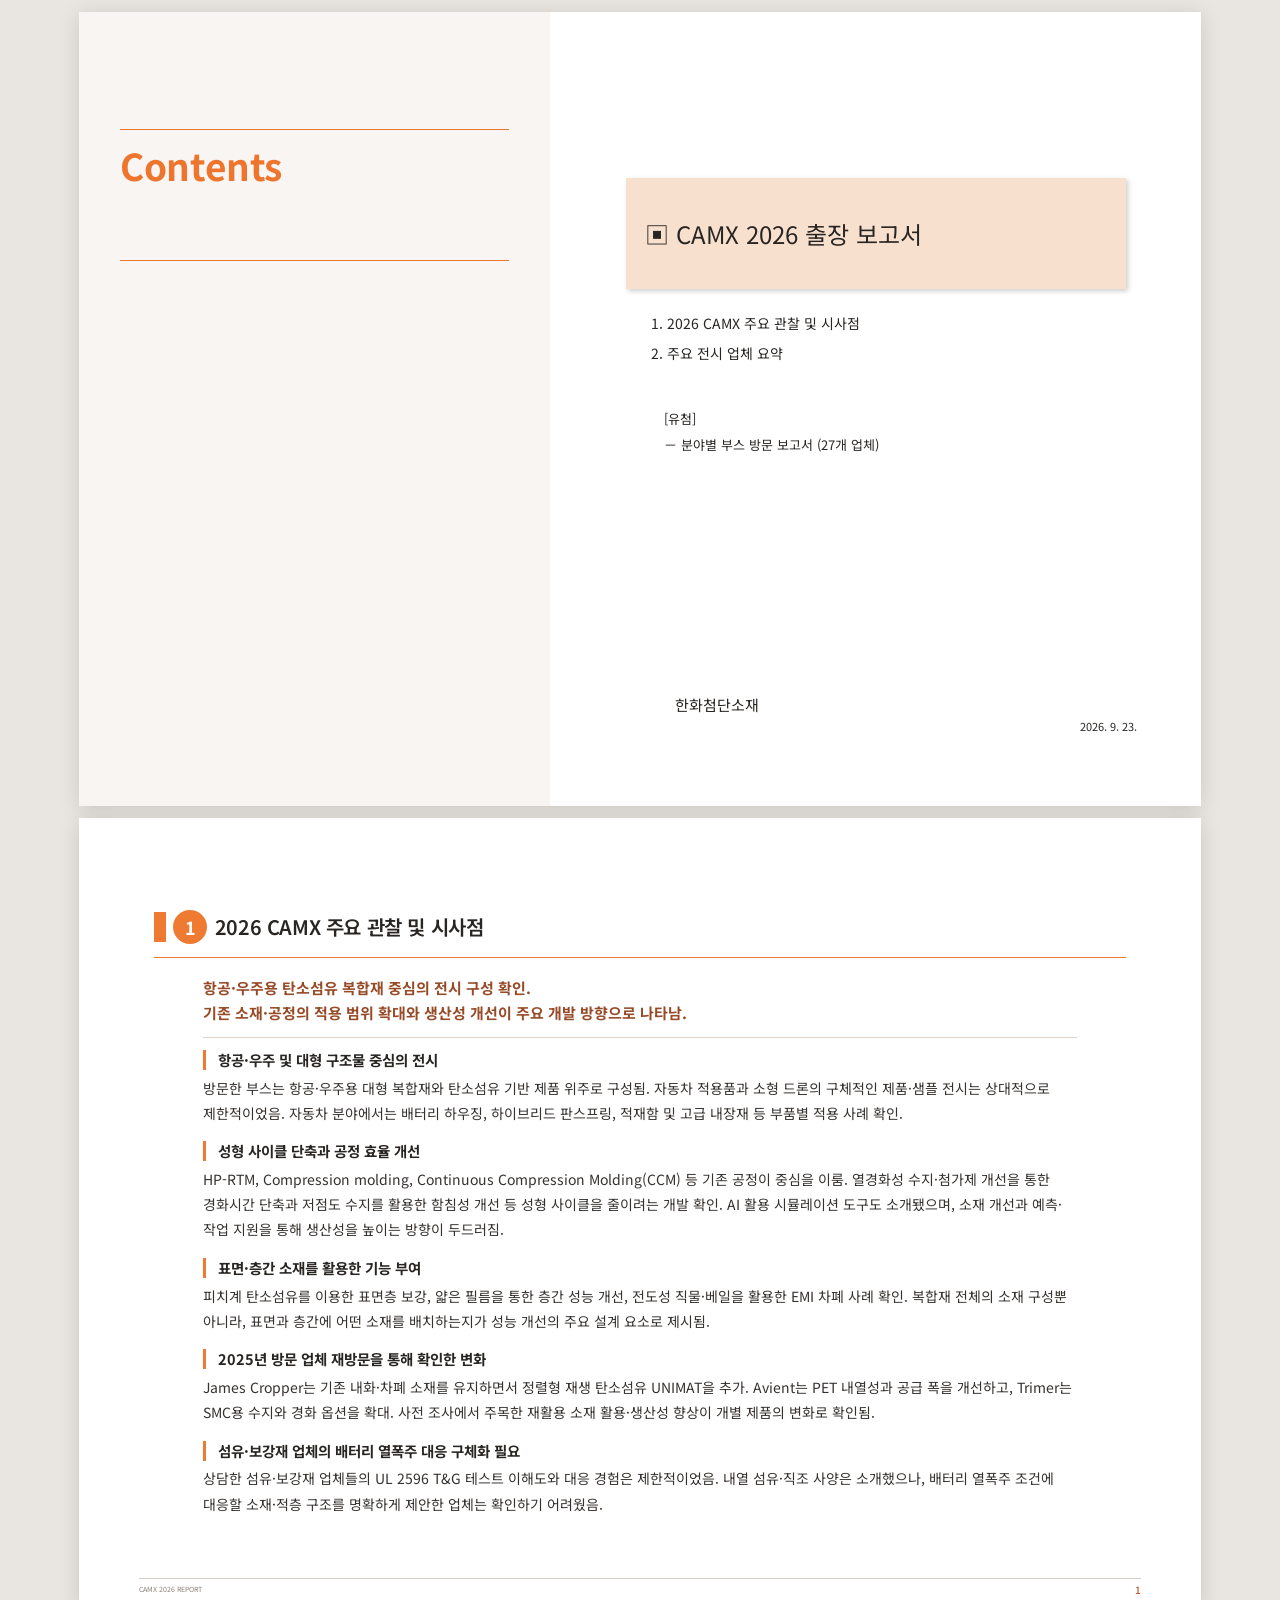
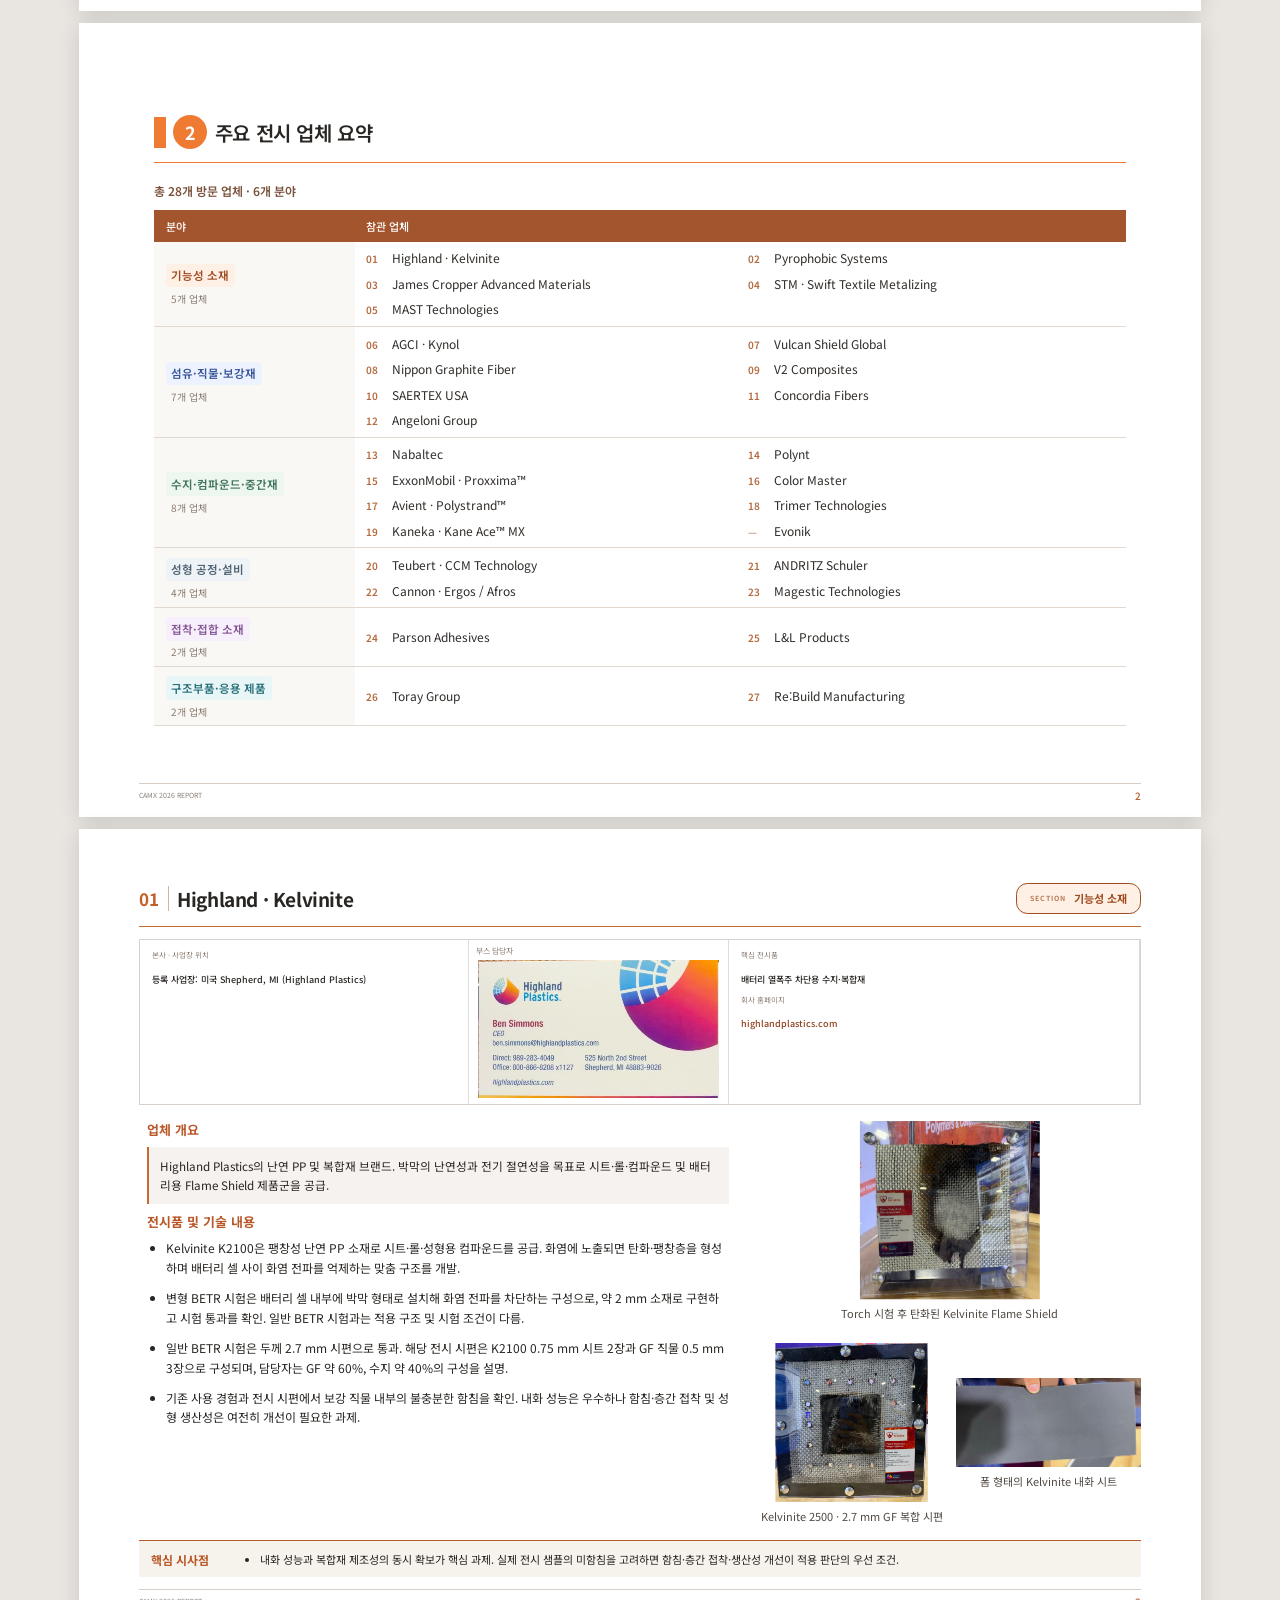
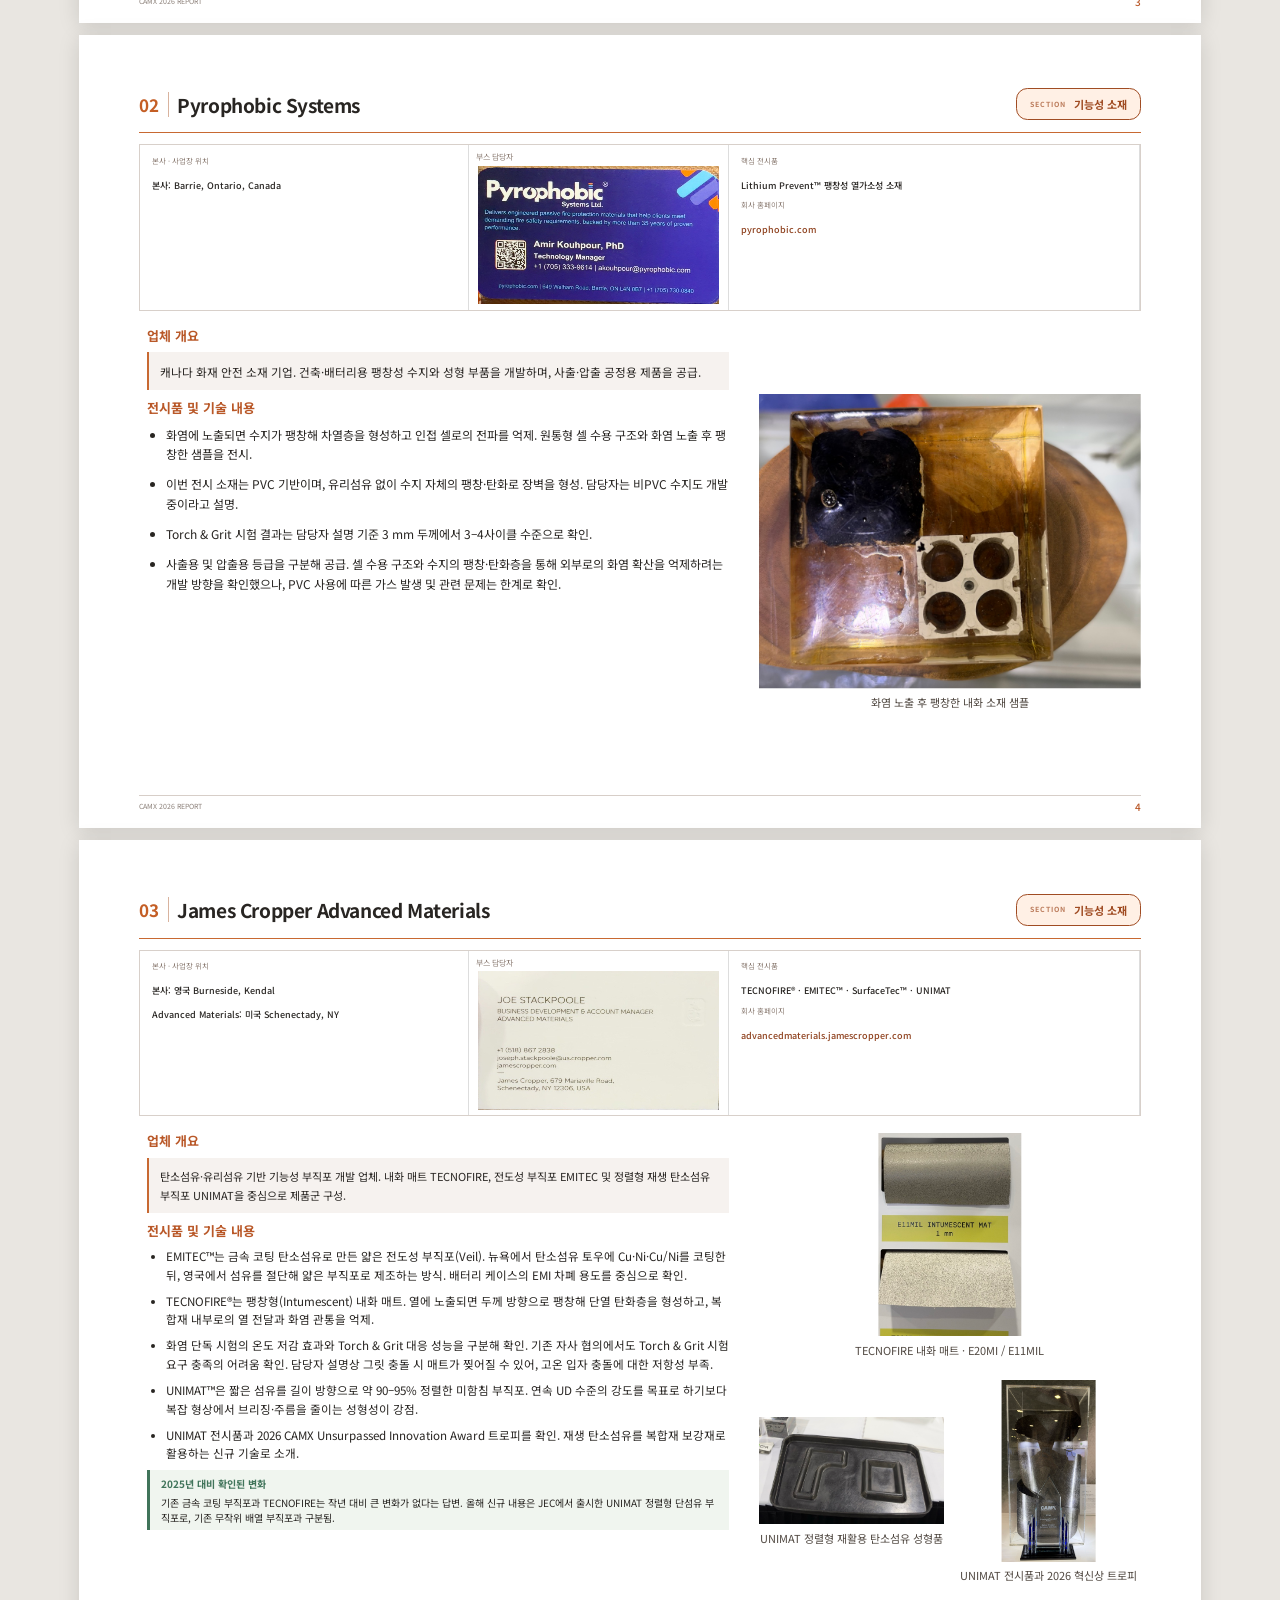
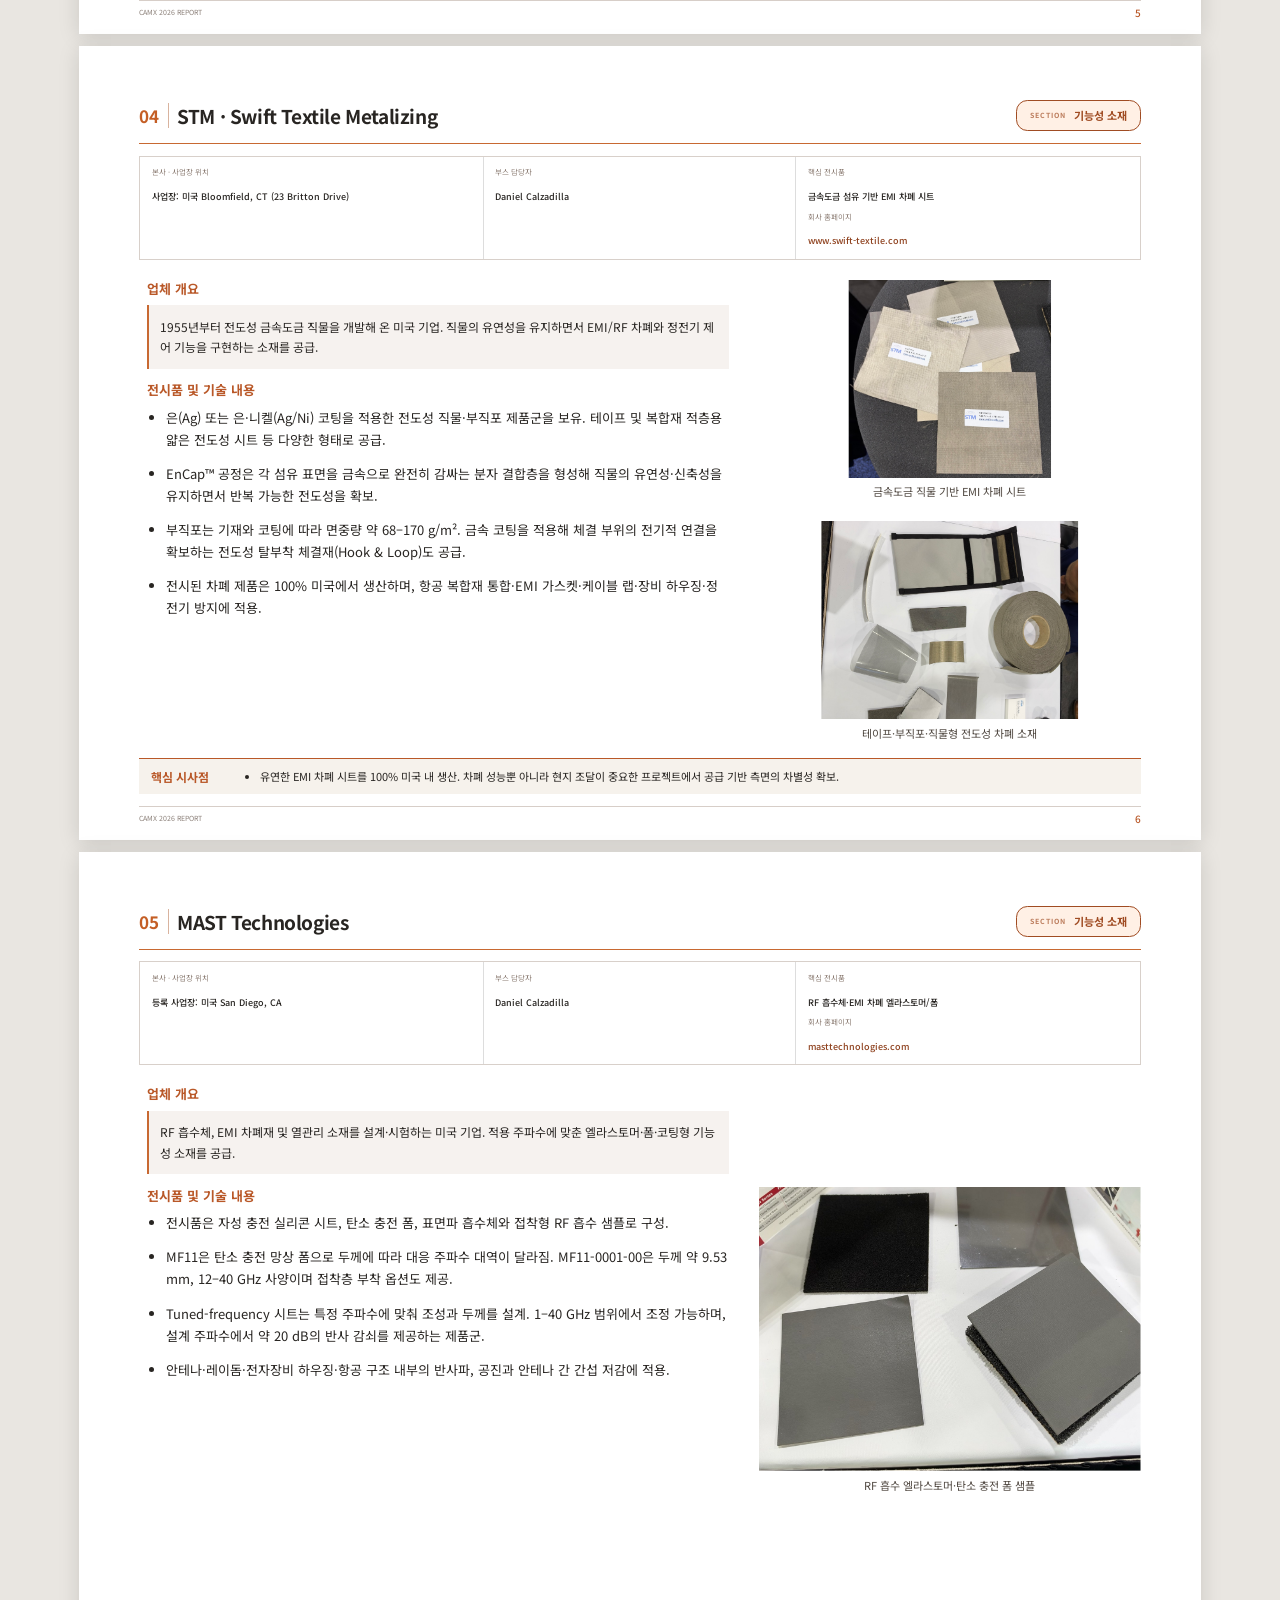
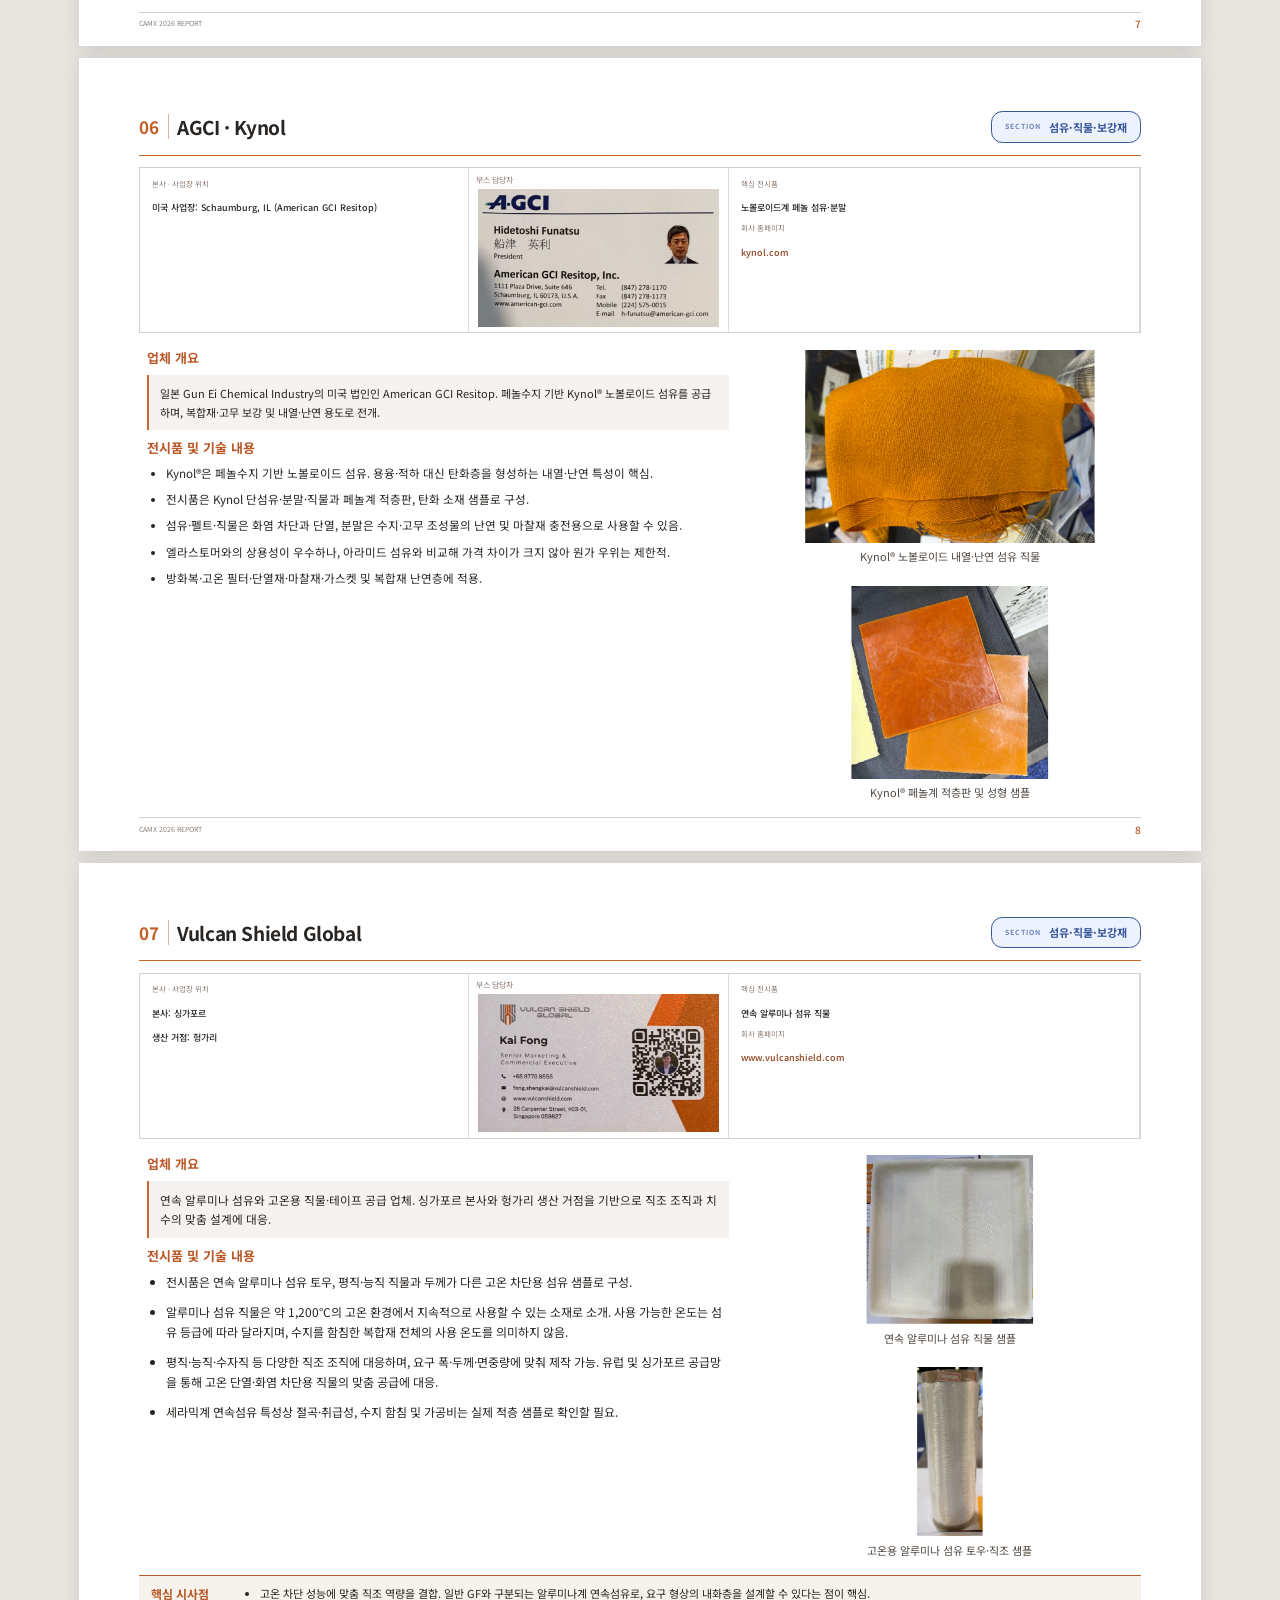
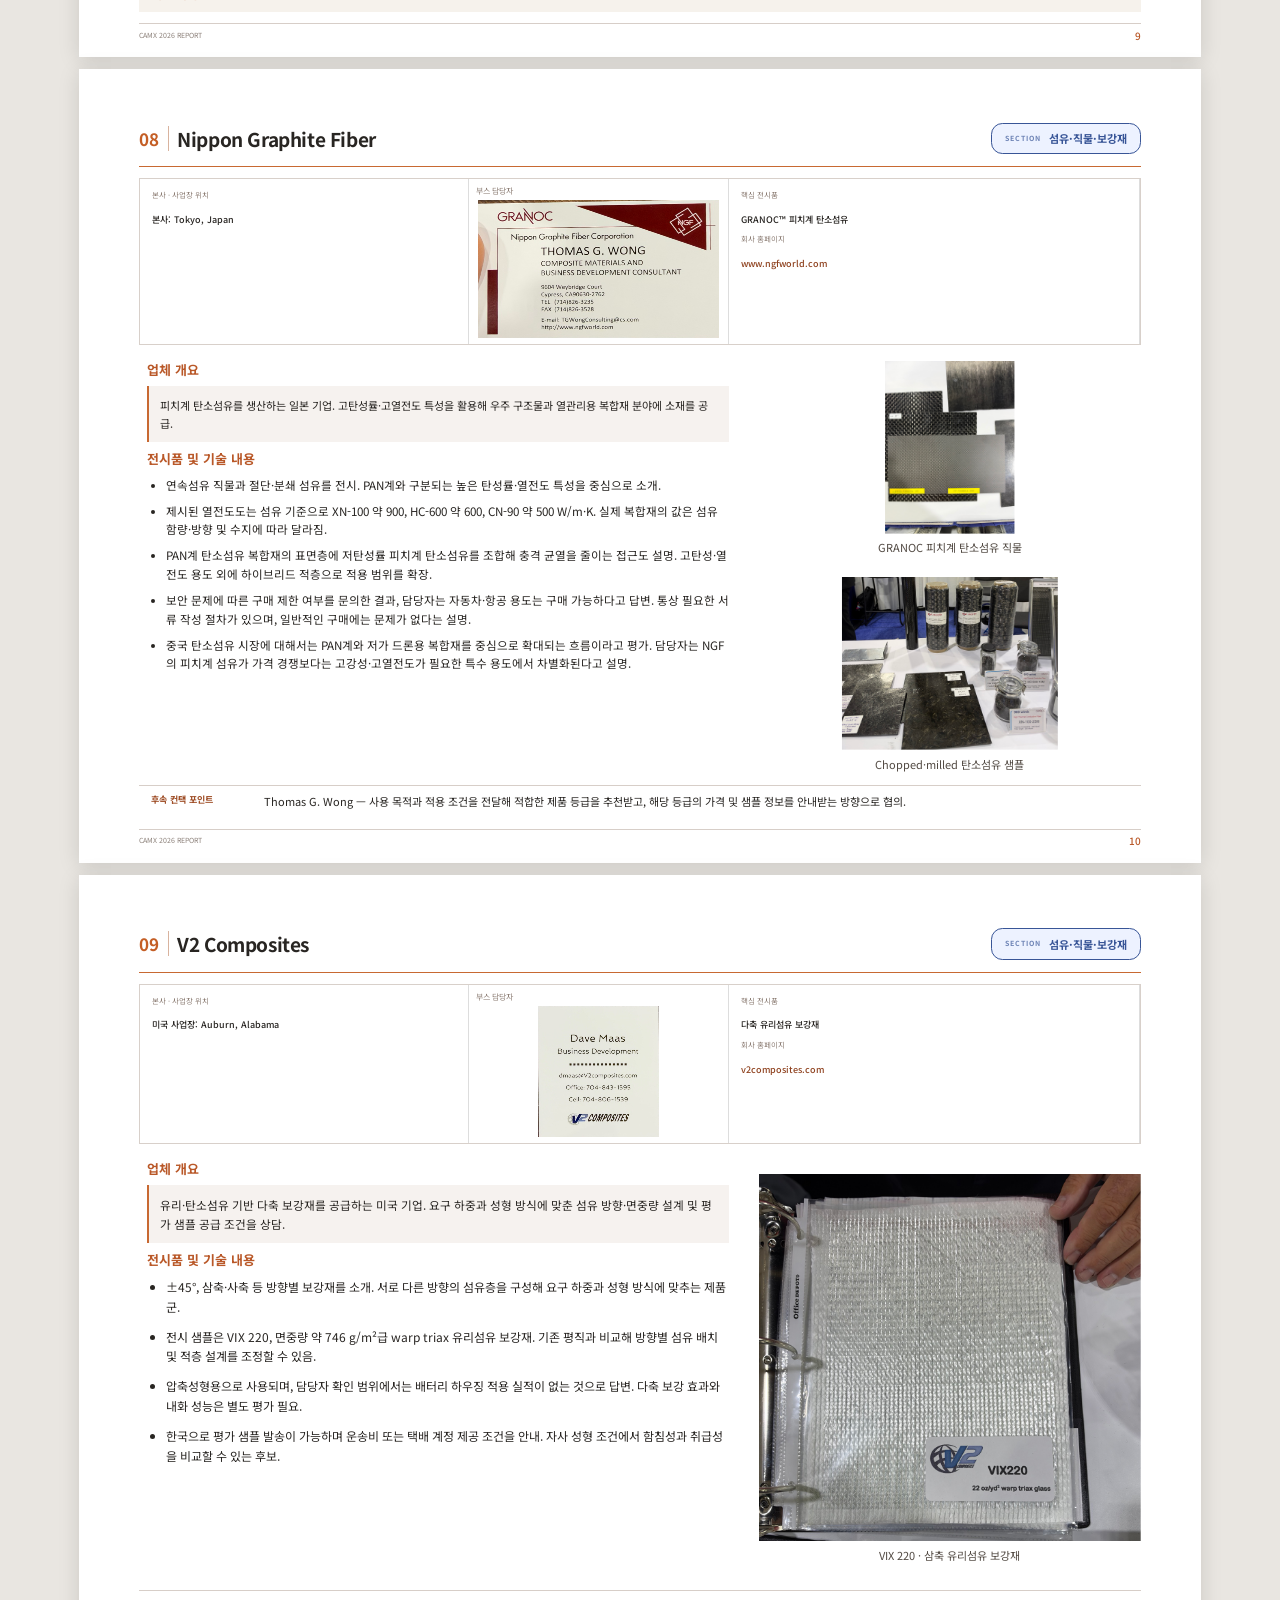
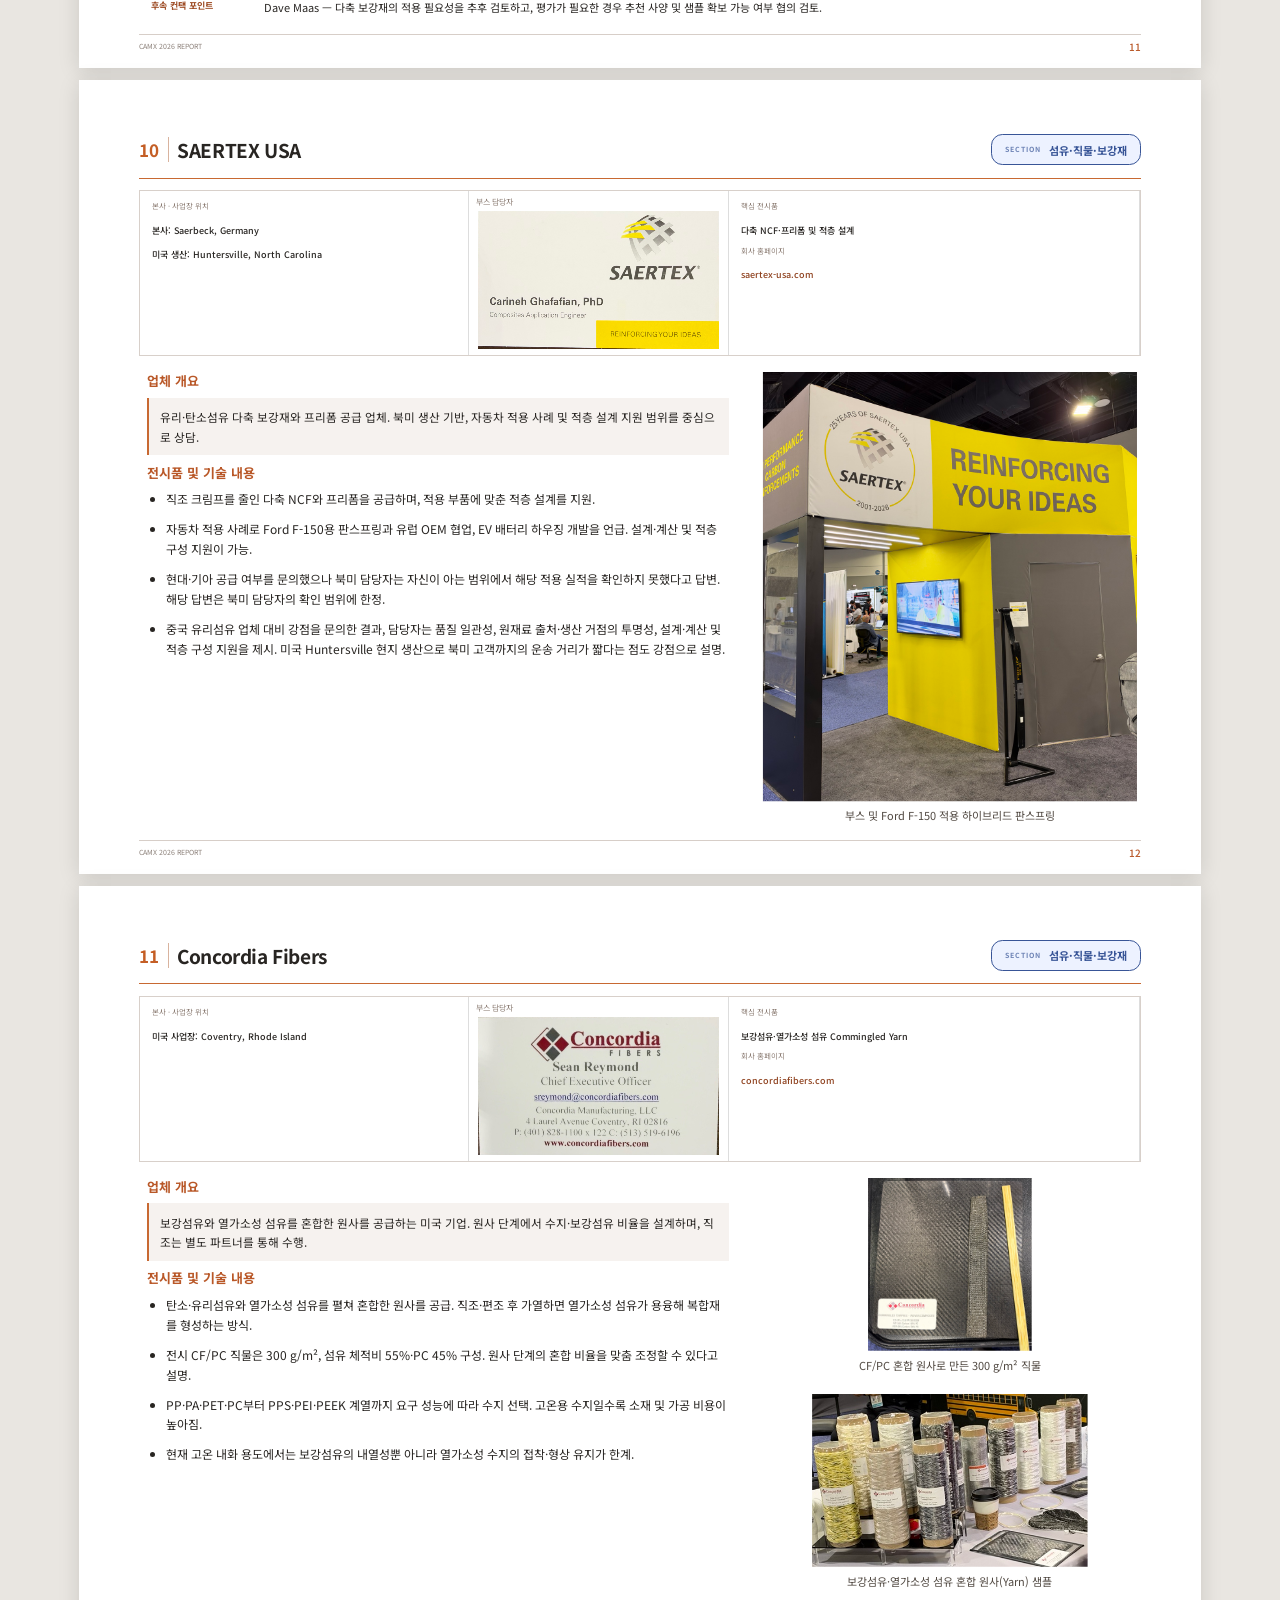
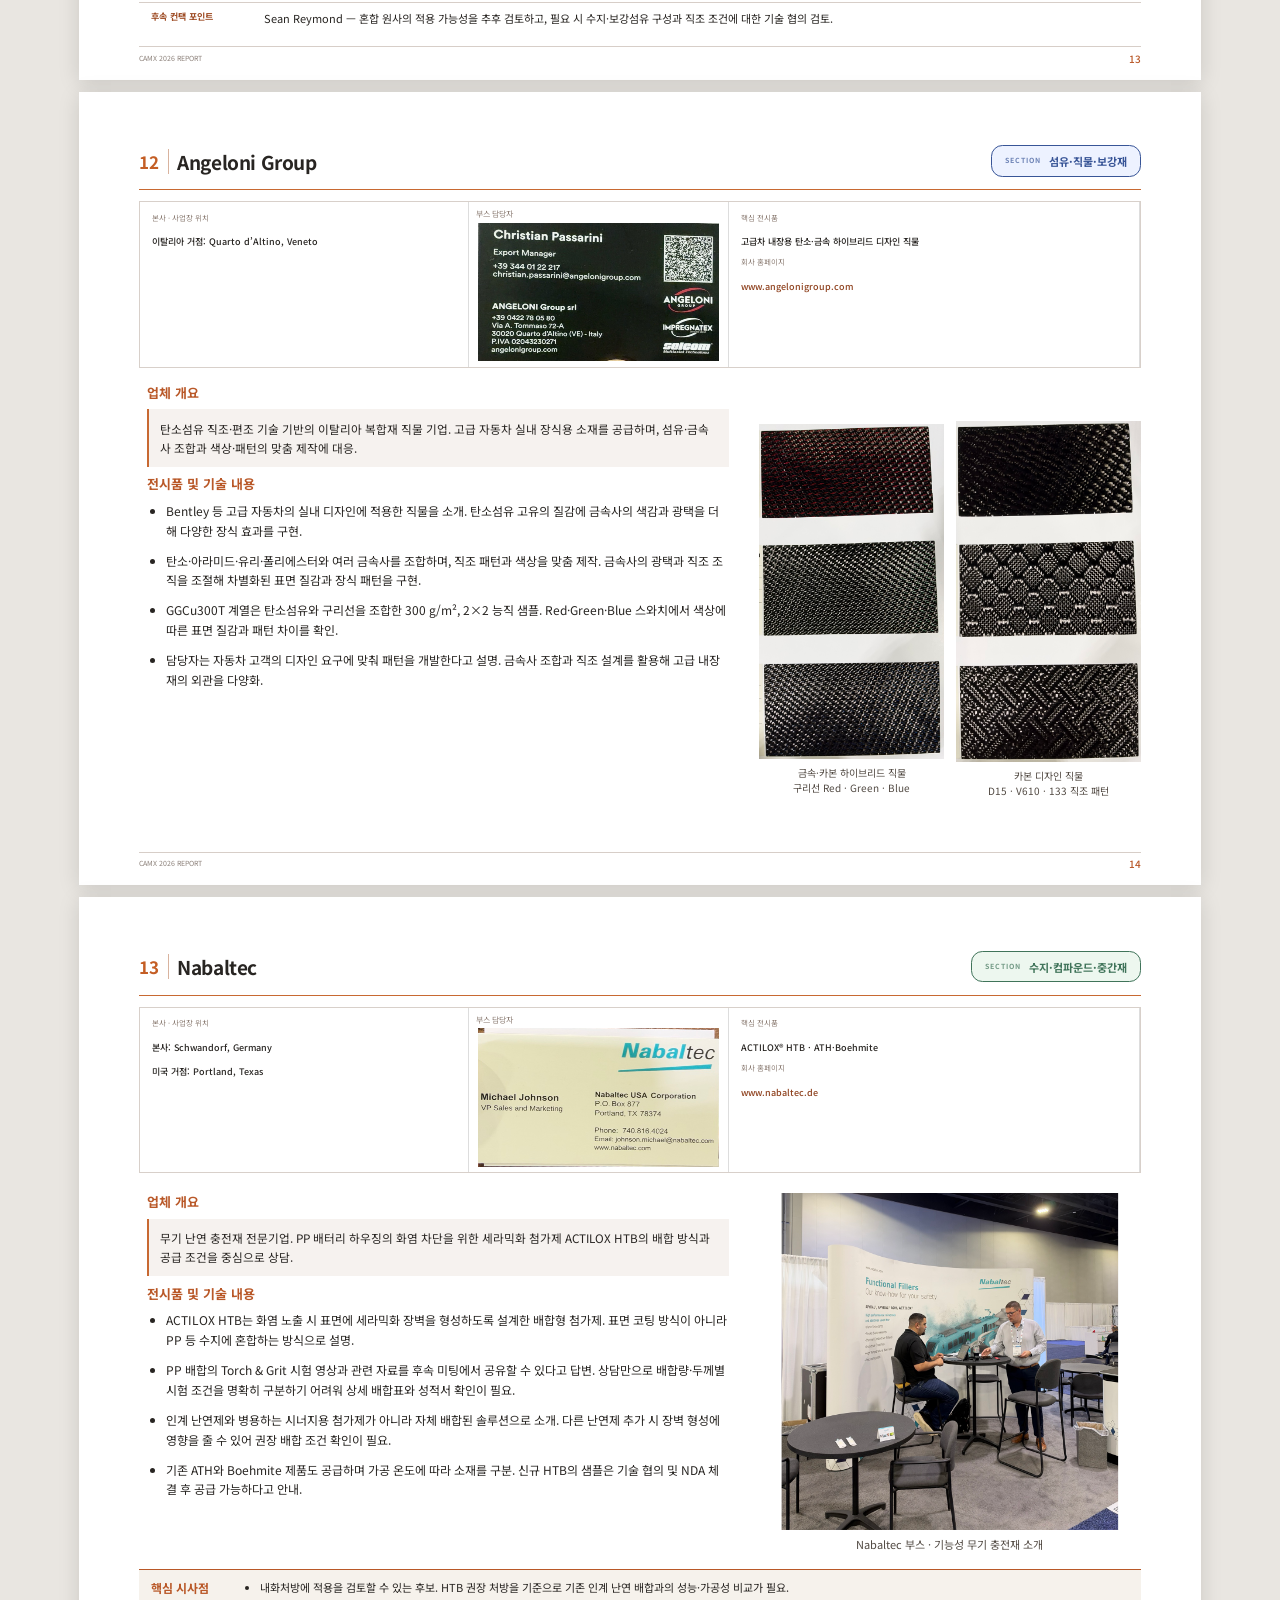
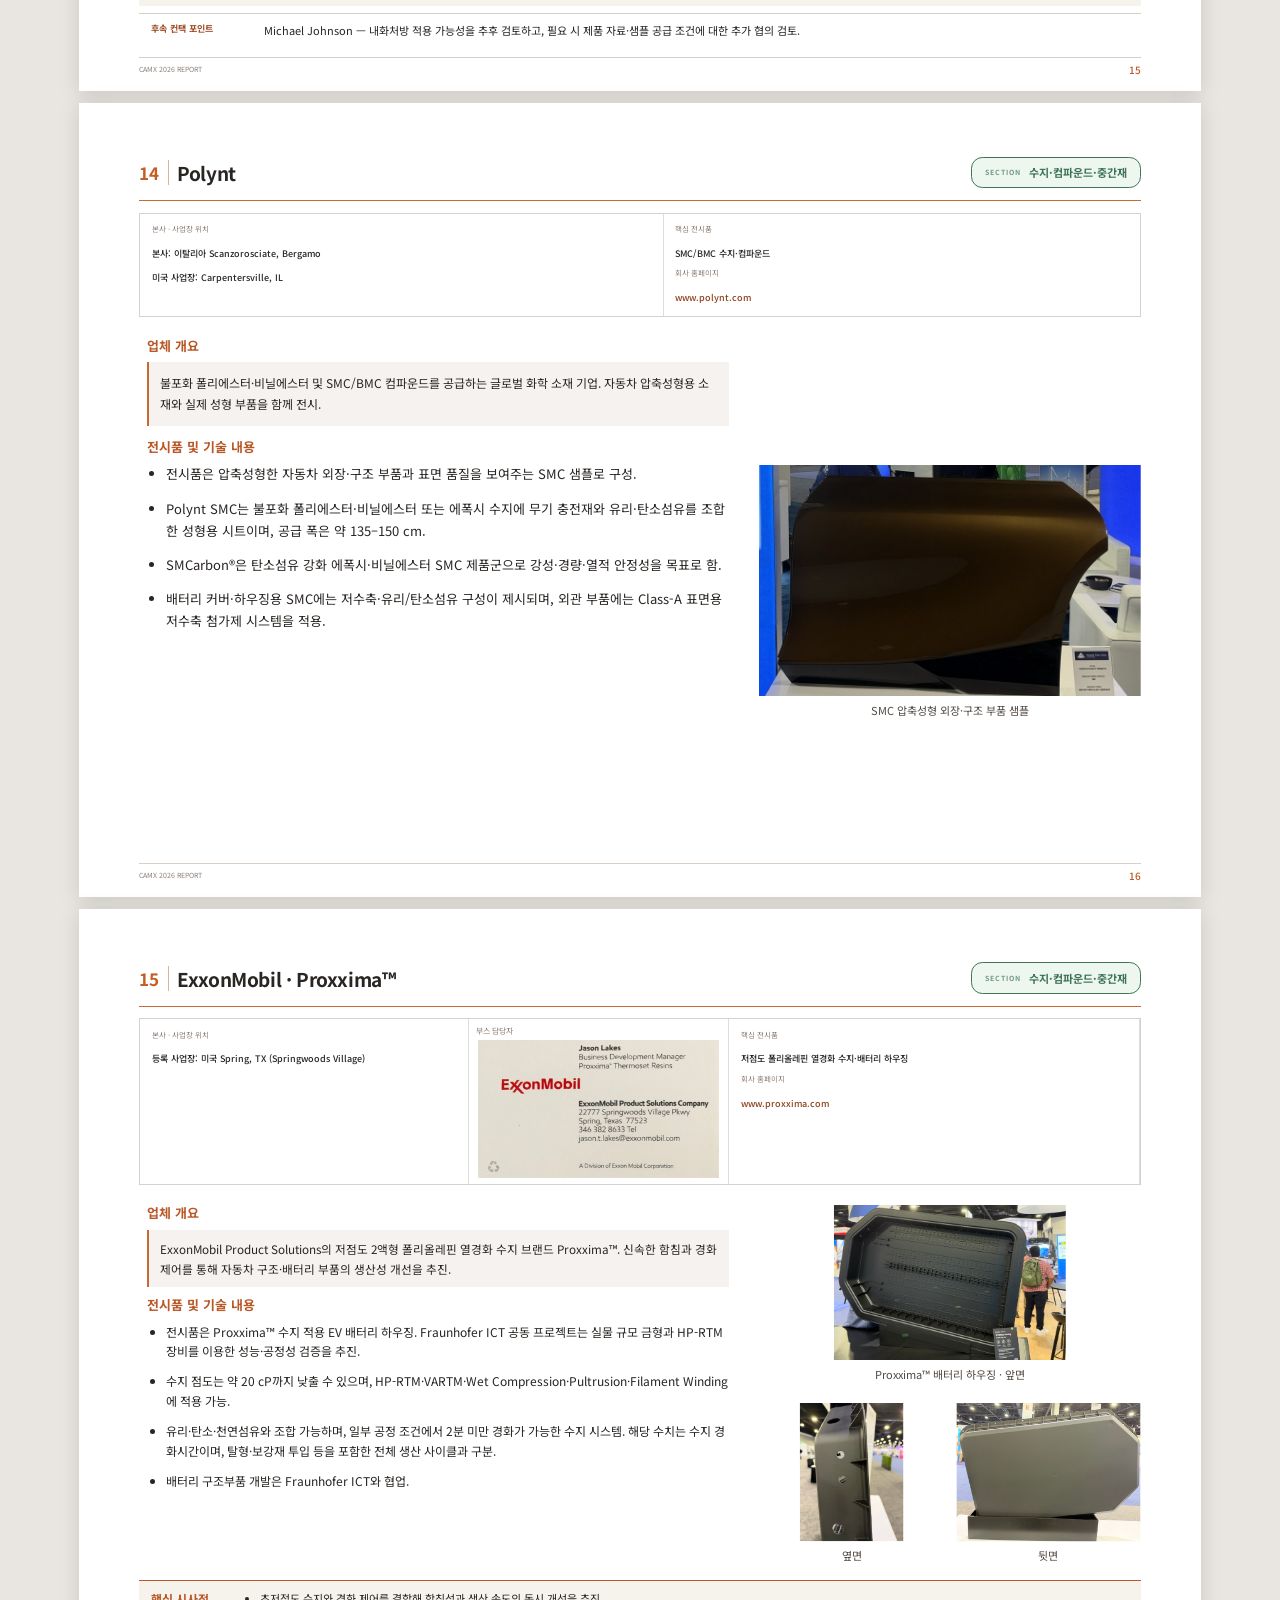
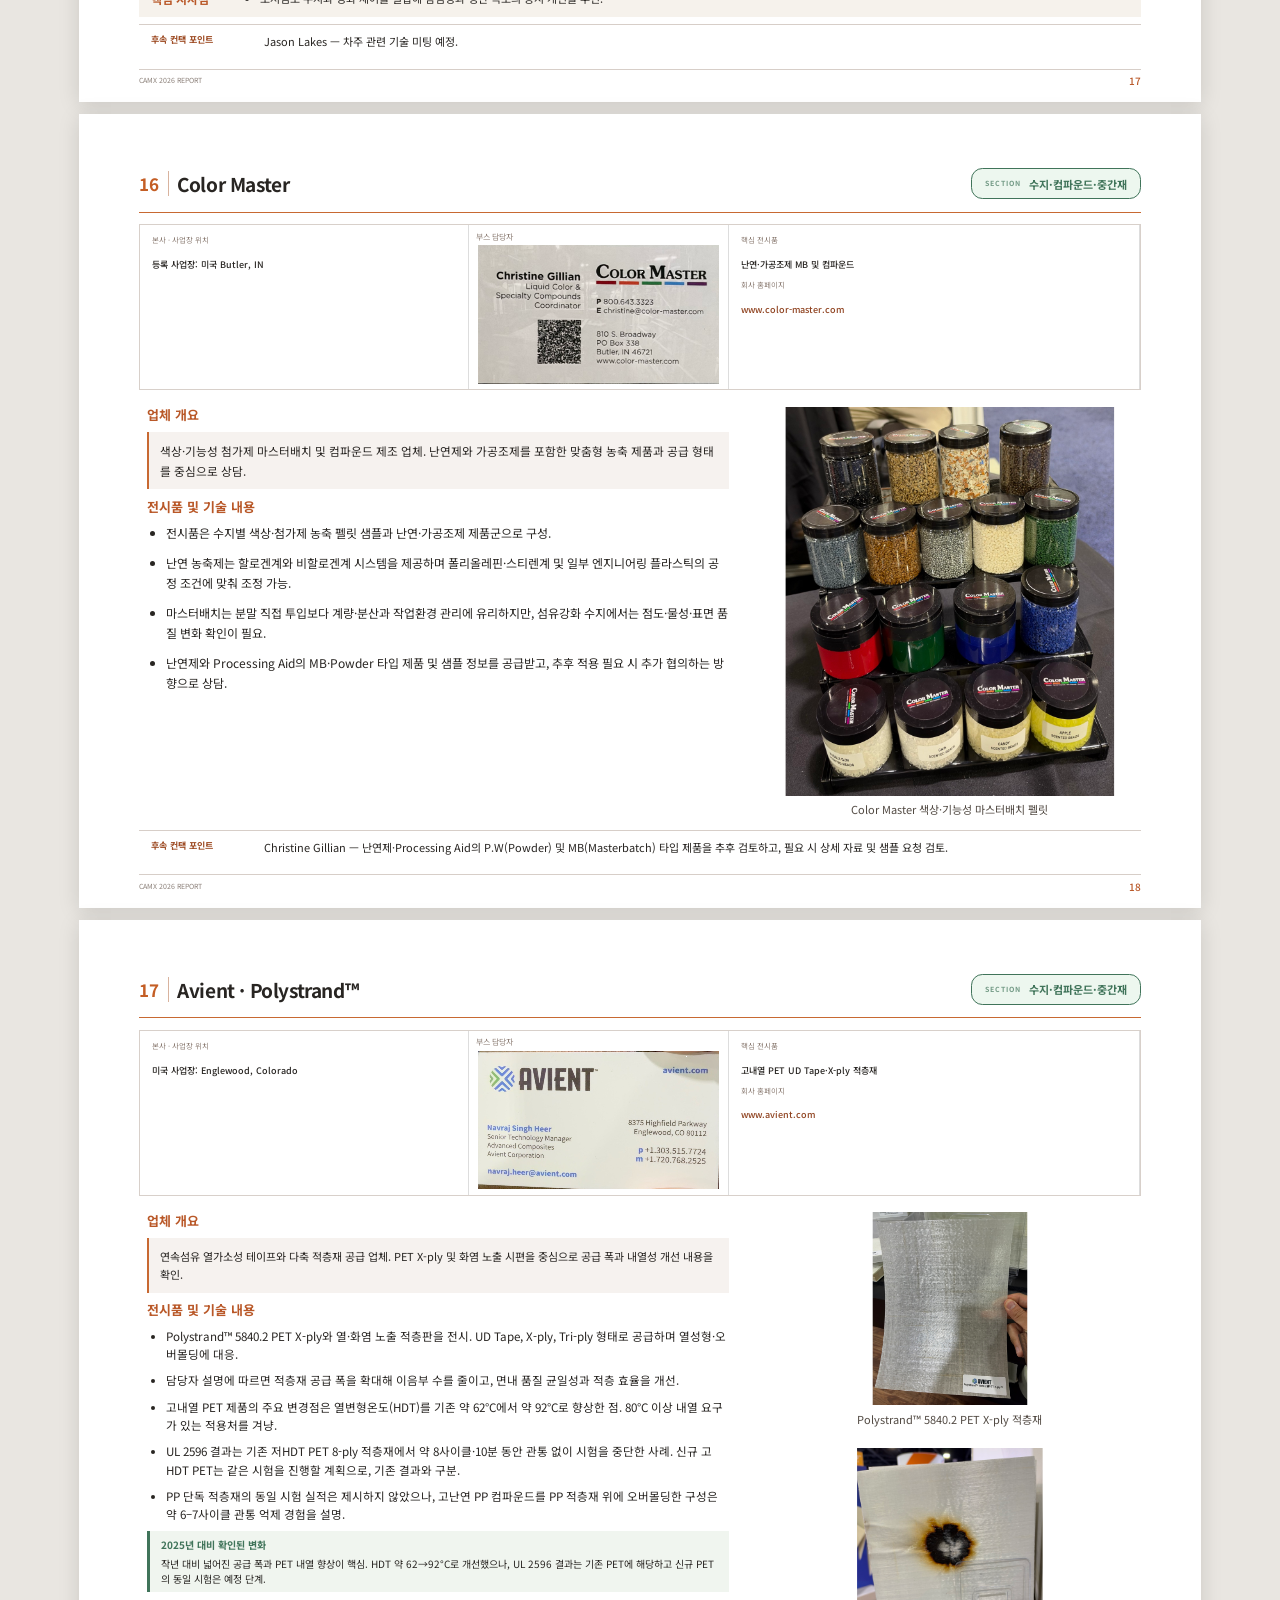
==== report-2026/index.html @ 169f9f31 "Round reported component dimensions for readability" ====
<!doctype html><html lang="ko"><head><meta charset="utf-8"><meta name="viewport" content="width=device-width,initial-scale=1"><title>CAMX 2026 참관 보고서</title><link rel="stylesheet" href="report.css?v=3acbe17122"></head><body><section class="page template-page cover-template"><div class="contents-page"><aside><div class="contents-rule"></div><h1>Contents</h1><div class="contents-rule bottom"></div></aside><main><div class="report-title">▣ CAMX 2026 출장 보고서</div><ol><li>2026 CAMX 주요 관찰 및 시사점</li><li>주요 전시 업체 요약</li></ol><div class="annex">[유첨]<br>－ 분야별 부스 방문 보고서 (27개 업체)</div><div class="company-name">한화첨단소재</div><div class="report-date">2026. 9. 23.</div></main></div></section><section class="page template-page legacy-template implications-page"><div class="legacy-head"><span></span><b>1</b><h1>2026 CAMX 주요 관찰 및 시사점</h1></div><div class="legacy-body implications-body">
<p class="implications-lead">항공·우주용 탄소섬유 복합재 중심의 전시 구성 확인.<br>기존 소재·공정의 적용 범위 확대와 생산성 개선이 주요 개발 방향으로 나타남.</p>
<section><h2>항공·우주 및 대형 구조물 중심의 전시</h2><p>방문한 부스는 항공·우주용 대형 복합재와 탄소섬유 기반 제품 위주로 구성됨. 자동차 적용품과 소형 드론의 구체적인 제품·샘플 전시는 상대적으로 제한적이었음. 자동차 분야에서는 배터리 하우징, 하이브리드 판스프링, 적재함 및 고급 내장재 등 부품별 적용 사례 확인.</p></section>
<section><h2>성형 사이클 단축과 공정 효율 개선</h2><p>HP-RTM, Compression molding, Continuous Compression Molding(CCM) 등 기존 공정이 중심을 이룸. 열경화성 수지·첨가제 개선을 통한 경화시간 단축과 저점도 수지를 활용한 함침성 개선 등 성형 사이클을 줄이려는 개발 확인. AI 활용 시뮬레이션 도구도 소개됐으며, 소재 개선과 예측·작업 지원을 통해 생산성을 높이는 방향이 두드러짐.</p></section>
<section><h2>표면·층간 소재를 활용한 기능 부여</h2><p>피치계 탄소섬유를 이용한 표면층 보강, 얇은 필름을 통한 층간 성능 개선, 전도성 직물·베일을 활용한 EMI 차폐 사례 확인. 복합재 전체의 소재 구성뿐 아니라, 표면과 층간에 어떤 소재를 배치하는지가 성능 개선의 주요 설계 요소로 제시됨.</p></section>
<section><h2>2025년 방문 업체 재방문을 통해 확인한 변화</h2><p>James Cropper는 기존 내화·차폐 소재를 유지하면서 정렬형 재생 탄소섬유 UNIMAT을 추가. Avient는 PET 내열성과 공급 폭을 개선하고, Trimer는 SMC용 수지와 경화 옵션을 확대. 사전 조사에서 주목한 재활용 소재 활용·생산성 향상이 개별 제품의 변화로 확인됨.</p></section>
<section><h2>섬유·보강재 업체의 배터리 열폭주 대응 구체화 필요</h2><p>상담한 섬유·보강재 업체들의 UL 2596 T&G 테스트 이해도와 대응 경험은 제한적이었음. 내열 섬유·직조 사양은 소개했으나, 배터리 열폭주 조건에 대응할 소재·적층 구조를 명확하게 제안한 업체는 확인하기 어려웠음.</p></section>
</div><footer>CAMX 2026 REPORT <span>1</span></footer></section><section class="page company-overview" id=""><div class="legacy-head"><span></span><b>2</b><h1>주요 전시 업체 요약</h1></div><p class="overview-intro">총 28개 방문 업체 · 6개 분야</p><table class="overview-table"><thead><tr><th>분야</th><th>참관 업체</th></tr></thead><tbody><tr><th scope="row"><b class="theme-1">기능성 소재</b><small>5개 업체</small></th><td><div class="overview-companies"><a href="#company-kelvinite"><span>01</span>Highland · Kelvinite</a><a href="#company-pyrophobic"><span>02</span>Pyrophobic Systems</a><a href="#company-cropper"><span>03</span>James Cropper Advanced Materials</a><a href="#company-stm"><span>04</span>STM · Swift Textile Metalizing</a><a href="#company-mast"><span>05</span>MAST Technologies</a></div></td></tr><tr><th scope="row"><b class="theme-2">섬유·직물·보강재</b><small>7개 업체</small></th><td><div class="overview-companies"><a href="#company-agci"><span>06</span>AGCI · Kynol</a><a href="#company-vulcan"><span>07</span>Vulcan Shield Global</a><a href="#company-ngf"><span>08</span>Nippon Graphite Fiber</a><a href="#company-v2"><span>09</span>V2 Composites</a><a href="#company-saertex"><span>10</span>SAERTEX USA</a><a href="#company-concordia"><span>11</span>Concordia Fibers</a><a href="#company-angeloni"><span>12</span>Angeloni Group</a></div></td></tr><tr><th scope="row"><b class="theme-3">수지·컴파운드·중간재</b><small>8개 업체</small></th><td><div class="overview-companies"><a href="#company-nabaltec"><span>13</span>Nabaltec</a><a href="#company-polynt"><span>14</span>Polynt</a><a href="#company-exxon"><span>15</span>ExxonMobil · Proxxima™</a><a href="#company-color"><span>16</span>Color Master</a><a href="#company-avient"><span>17</span>Avient · Polystrand™</a><a href="#company-trimer"><span>18</span>Trimer Technologies</a><a href="#company-kaneka"><span>19</span>Kaneka · Kane Ace™ MX</a><div class="overview-unlinked"><span>—</span>Evonik</div></div></td></tr><tr><th scope="row"><b class="theme-4">성형 공정·설비</b><small>4개 업체</small></th><td><div class="overview-companies"><a href="#company-teubert"><span>20</span>Teubert · CCM Technology</a><a href="#company-andritz"><span>21</span>ANDRITZ Schuler</a><a href="#company-cannon"><span>22</span>Cannon · Ergos / Afros</a><a href="#company-magestic"><span>23</span>Magestic Technologies</a></div></td></tr><tr><th scope="row"><b class="theme-5">접착·접합 소재</b><small>2개 업체</small></th><td><div class="overview-companies"><a href="#company-parson"><span>24</span>Parson Adhesives</a><a href="#company-ll"><span>25</span>L&amp;L Products</a></div></td></tr><tr><th scope="row"><b class="theme-6">구조부품·응용 제품</b><small>2개 업체</small></th><td><div class="overview-companies"><a href="#company-toray"><span>26</span>Toray Group</a><a href="#company-rebuild"><span>27</span>Re:Build Manufacturing</a></div></td></tr></tbody></table><footer>CAMX 2026 REPORT <span>2</span></footer></section><section class="page detail-page has-takeaway has-card" id="company-kelvinite"><header><span class="section-no">01</span><h1>Highland · Kelvinite</h1><span class="category theme-1"><small>SECTION</small>기능성 소재</span></header><div class="meta "><div><span>본사 · 사업장 위치</span><b>등록 사업장: 미국 Shepherd, MI (Highland Plastics)</b></div><div class="card-meta"><span>부스 담당자</span><button class="card-button" type="button" aria-label="Ben Simmons 명함 크게 보기" onclick="openCard(this)"><div class="business-card" style="--card-ratio:1.75;--card-width:64mm;--card-scale:0.2418897637795276"><div class="card-scene" style="height:571.4285714285714px"><img src="assets/cards/kelvinite.jpg" alt="Ben Simmons 명함" style="transform:matrix3d(1.52929615154,0.00672354712833,0,-6.2318710905e-05,-0.00417080768601,1.61112998063,0,4.55671567653e-05,0,0,1,0,-254.391463462,-978.54841083,0,1)"></div></div></button></div><div><span>핵심 전시품</span><b>배터리 열폭주 차단용 수지·복합재</b><span class="contact-label">회사 홈페이지</span><b><a href="https://highlandplastics.com/materials/kelvinite/">highlandplastics.com</a></b></div></div><div class="detail-grid"><article><h2>업체 개요</h2><p class="company-profile">Highland Plastics의 난연 PP 및 복합재 브랜드. 박막의 난연성과 전기 절연성을 목표로 시트·롤·컴파운드 및 배터리용 Flame Shield 제품군을 공급.</p><h2>전시품 및 기술 내용</h2><ul><li>Kelvinite K2100은 팽창성 난연 PP 소재로 시트·롤·성형용 컴파운드를 공급. 화염에 노출되면 탄화·팽창층을 형성하며 배터리 셀 사이 화염 전파를 억제하는 맞춤 구조를 개발.</li><li>변형 BETR 시험은 배터리 셀 내부에 박막 형태로 설치해 화염 전파를 차단하는 구성으로, 약 2 mm 소재로 구현하고 시험 통과를 확인. 일반 BETR 시험과는 적용 구조 및 시험 조건이 다름.</li><li>일반 BETR 시험은 두께 2.7 mm 시편으로 통과. 해당 전시 시편은 K2100 0.75 mm 시트 2장과 GF 직물 0.5 mm 3장으로 구성되며, 담당자는 GF 약 60%, 수지 약 40%의 구성을 설명.</li><li>기존 사용 경험과 전시 시편에서 보강 직물 내부의 불충분한 함침을 확인. 내화 성능은 우수하나 함침·층간 접착 및 성형 생산성은 여전히 개선이 필요한 과제.</li></ul></article><div class="photos count-3"><figure><svg class="sample-photo" width="780.000" height="773.333" viewBox="100.000 280.000 780.000 773.333" role="img" aria-label="Torch 시험 후 탄화된 Kelvinite Flame Shield"><title>Torch 시험 후 탄화된 Kelvinite Flame Shield</title><defs><clipPath id="frame-kelvinite-1"><rect x="100.000" y="280.000" width="780.000" height="773.333"/></clipPath></defs><g clip-path="url(#frame-kelvinite-1)"><image href="assets/kelvinite-1.jpg" width="1000" height="1333.3333333333333"/></g></svg><figcaption>Torch 시험 후 탄화된 Kelvinite Flame Shield</figcaption></figure><figure><svg class="sample-photo" width="970.000" height="1013.333" viewBox="15.000 173.333 970.000 1013.333" role="img" aria-label="Kelvinite 2500 · 2.7 mm GF 복합 시편"><title>Kelvinite 2500 · 2.7 mm GF 복합 시편</title><defs><clipPath id="frame-IMG_0458"><rect x="15.000" y="173.333" width="970.000" height="1013.333"/></clipPath></defs><g clip-path="url(#frame-IMG_0458)"><image href="assets/day2/IMG_0458.jpeg" width="1000" height="1333.3333333333333"/></g></svg><figcaption>Kelvinite 2500 · 2.7 mm GF 복합 시편</figcaption></figure><figure><svg class="sample-photo" width="920.000" height="442.500" viewBox="0.000 165.000 920.000 442.500" role="img" aria-label="폼 형태의 Kelvinite 내화 시트"><title>폼 형태의 Kelvinite 내화 시트</title><defs><clipPath id="frame-kelvinite-3"><rect x="0.000" y="165.000" width="920.000" height="442.500"/></clipPath></defs><g clip-path="url(#frame-kelvinite-3)"><image href="assets/kelvinite-3.jpg" width="1000" height="750.0"/></g></svg><figcaption>폼 형태의 Kelvinite 내화 시트</figcaption></figure></div></div><div class="takeaway"><b>핵심 시사점</b><ul><li>내화 성능과 복합재 제조성의 동시 확보가 핵심 과제. 실제 전시 샘플의 미함침을 고려하면 함침·층간 접착·생산성 개선이 적용 판단의 우선 조건.</li></ul></div><footer>CAMX 2026 REPORT <span>3</span></footer></section><section class="page detail-page has-card" id="company-pyrophobic"><header><span class="section-no">02</span><h1>Pyrophobic Systems</h1><span class="category theme-1"><small>SECTION</small>기능성 소재</span></header><div class="meta "><div><span>본사 · 사업장 위치</span><b>본사: Barrie, Ontario, Canada</b></div><div class="card-meta"><span>부스 담당자</span><button class="card-button" type="button" aria-label="Amir Kouhpour 명함 크게 보기" onclick="openCard(this)"><div class="business-card" style="--card-ratio:1.75;--card-width:64mm;--card-scale:0.2418897637795276"><div class="card-scene" style="height:571.4285714285714px"><img src="assets/cards/pyrophobic.jpg" alt="Amir Kouhpour 명함" style="transform:matrix3d(1.30590035453,0.0650148820088,0,-1.59037953298e-05,-0.0532617969371,1.24256890874,0,-3.51272887835e-05,0,0,1,0,-126.838037758,-735.183801971,0,1)"></div></div></button></div><div><span>핵심 전시품</span><b>Lithium Prevent™ 팽창성 열가소성 소재</b><span class="contact-label">회사 홈페이지</span><b><a href="https://pyrophobic.com">pyrophobic.com</a></b></div></div><div class="detail-grid"><article><h2>업체 개요</h2><p class="company-profile">캐나다 화재 안전 소재 기업. 건축·배터리용 팽창성 수지와 성형 부품을 개발하며, 사출·압출 공정용 제품을 공급.</p><h2>전시품 및 기술 내용</h2><ul><li>화염에 노출되면 수지가 팽창해 차열층을 형성하고 인접 셀로의 전파를 억제. 원통형 셀 수용 구조와 화염 노출 후 팽창한 샘플을 전시.</li><li>이번 전시 소재는 PVC 기반이며, 유리섬유 없이 수지 자체의 팽창·탄화로 장벽을 형성. 담당자는 비PVC 수지도 개발 중이라고 설명.</li><li>Torch &amp; Grit 시험 결과는 담당자 설명 기준 3 mm 두께에서 3–4사이클 수준으로 확인.</li><li>사출용 및 압출용 등급을 구분해 공급. 셀 수용 구조와 수지의 팽창·탄화층을 통해 외부로의 화염 확산을 억제하려는 개발 방향을 확인했으나, PVC 사용에 따른 가스 발생 및 관련 문제는 한계로 확인.</li></ul></article><div class="photos count-1"><figure><svg class="sample-photo" width="865.000" height="666.667" viewBox="45.000 293.333 865.000 666.667" role="img" aria-label="화염 노출 후 팽창한 내화 소재 샘플"><title>화염 노출 후 팽창한 내화 소재 샘플</title><defs><clipPath id="frame-IMG_0460"><rect x="45.000" y="293.333" width="865.000" height="666.667"/></clipPath></defs><g clip-path="url(#frame-IMG_0460)"><image href="assets/day2/IMG_0460.jpeg" width="1000" height="1333.3333333333333"/></g></svg><figcaption>화염 노출 후 팽창한 내화 소재 샘플</figcaption></figure></div></div><footer>CAMX 2026 REPORT <span>4</span></footer></section><section class="page detail-page dense has-card" id="company-cropper"><header><span class="section-no">03</span><h1>James Cropper Advanced Materials</h1><span class="category theme-1"><small>SECTION</small>기능성 소재</span></header><div class="meta "><div><span>본사 · 사업장 위치</span><b>본사: 영국 Burneside, Kendal<br>Advanced Materials: 미국 Schenectady, NY</b></div><div class="card-meta"><span>부스 담당자</span><button class="card-button" type="button" aria-label="Joe Stackpoole 명함 크게 보기" onclick="openCard(this)"><div class="business-card" style="--card-ratio:1.75;--card-width:64mm;--card-scale:0.2418897637795276"><div class="card-scene" style="height:571.4285714285714px"><img src="assets/cards/cropper.jpg" alt="Joe Stackpoole 명함" style="transform:matrix3d(1.56842662489,0.0569109743145,0,1.16646260201e-05,-0.0289555684596,1.42348574504,0,8.92341845225e-05,0,0,1,0,-225.505967163,-642.576119888,0,1)"></div></div></button></div><div><span>핵심 전시품</span><b>TECNOFIRE® · EMITEC™ · SurfaceTec™ · UNIMAT</b><span class="contact-label">회사 홈페이지</span><b><a href="https://advancedmaterials.jamescropper.com">advancedmaterials.jamescropper.com</a></b></div></div><div class="detail-grid"><article><h2>업체 개요</h2><p class="company-profile">탄소섬유·유리섬유 기반 기능성 부직포 개발 업체. 내화 매트 TECNOFIRE, 전도성 부직포 EMITEC 및 정렬형 재생 탄소섬유 부직포 UNIMAT을 중심으로 제품군 구성.</p><h2>전시품 및 기술 내용</h2><ul><li>EMITEC™는 금속 코팅 탄소섬유로 만든 얇은 전도성 부직포(Veil). 뉴욕에서 탄소섬유 토우에 Cu·Ni·Cu/Ni를 코팅한 뒤, 영국에서 섬유를 절단해 얇은 부직포로 제조하는 방식. 배터리 케이스의 EMI 차폐 용도를 중심으로 확인.</li><li>TECNOFIRE®는 팽창형(Intumescent) 내화 매트. 열에 노출되면 두께 방향으로 팽창해 단열 탄화층을 형성하고, 복합재 내부로의 열 전달과 화염 관통을 억제.</li><li>화염 단독 시험의 온도 저감 효과와 Torch &amp; Grit 대응 성능을 구분해 확인. 기존 자사 협의에서도 Torch &amp; Grit 시험 요구 충족의 어려움 확인. 담당자 설명상 그릿 충돌 시 매트가 찢어질 수 있어, 고온 입자 충돌에 대한 저항성 부족.</li><li>UNIMAT™은 짧은 섬유를 길이 방향으로 약 90–95% 정렬한 미함침 부직포. 연속 UD 수준의 강도를 목표로 하기보다 복잡 형상에서 브리징·주름을 줄이는 성형성이 강점.</li><li>UNIMAT 전시품과 2026 CAMX Unsurpassed Innovation Award 트로피를 확인. 재생 탄소섬유를 복합재 보강재로 활용하는 신규 기술로 소개.</li></ul><div class="comparison"><b>2025년 대비 확인된 변화</b>기존 금속 코팅 부직포과 TECNOFIRE는 작년 대비 큰 변화가 없다는 답변. 올해 신규 내용은 JEC에서 출시한 UNIMAT 정렬형 단섬유 부직포로, 기존 무작위 배열 부직포과 구분됨.</div></article><div class="photos count-3"><figure><svg class="sample-photo" width="365.000" height="520.000" viewBox="340.000 466.667 365.000 520.000" role="img" aria-label="TECNOFIRE 내화 매트 · E20MI / E11MIL"><title>TECNOFIRE 내화 매트 · E20MI / E11MIL</title><defs><clipPath id="frame-cropper-1"><rect x="340.000" y="466.667" width="365.000" height="520.000"/></clipPath></defs><g clip-path="url(#frame-cropper-1)"><image href="assets/cropper-1.jpg" width="1000" height="1333.3333333333333"/></g></svg><figcaption>TECNOFIRE 내화 매트 · E20MI / E11MIL</figcaption></figure><figure><svg class="sample-photo" width="780.000" height="453.333" viewBox="180.000 773.333 780.000 453.333" role="img" aria-label="UNIMAT 정렬형 재활용 탄소섬유 성형품"><title>UNIMAT 정렬형 재활용 탄소섬유 성형품</title><defs><clipPath id="frame-cropper-2"><rect x="180.000" y="773.333" width="780.000" height="453.333"/></clipPath></defs><g clip-path="url(#frame-cropper-2)"><image href="assets/cropper-2.jpg" width="1000" height="1333.3333333333333"/></g></svg><figcaption>UNIMAT 정렬형 재활용 탄소섬유 성형품</figcaption></figure><figure><svg class="sample-photo" width="640.000" height="1240.000" viewBox="140.000 80.000 640.000 1240.000" role="img" aria-label="UNIMAT 전시품과 2026 혁신상 트로피"><title>UNIMAT 전시품과 2026 혁신상 트로피</title><defs><clipPath id="frame-IMG_0467"><rect x="140.000" y="80.000" width="640.000" height="1240.000"/></clipPath></defs><g clip-path="url(#frame-IMG_0467)"><image href="assets/day2/IMG_0467.jpeg" width="1000" height="1333.3333333333333"/></g></svg><figcaption>UNIMAT 전시품과 2026 혁신상 트로피</figcaption></figure></div></div><footer>CAMX 2026 REPORT <span>5</span></footer></section><section class="page detail-page has-takeaway" id="company-stm"><header><span class="section-no">04</span><h1>STM · Swift Textile Metalizing</h1><span class="category theme-1"><small>SECTION</small>기능성 소재</span></header><div class="meta "><div><span>본사 · 사업장 위치</span><b>사업장: 미국 Bloomfield, CT (23 Britton Drive)</b></div><div><span>부스 담당자</span><b>Daniel Calzadilla</b></div><div><span>핵심 전시품</span><b>금속도금 섬유 기반 EMI 차폐 시트</b><span class="contact-label">회사 홈페이지</span><b><a href="https://www.swift-textile.com">www.swift-textile.com</a></b></div></div><div class="detail-grid"><article><h2>업체 개요</h2><p class="company-profile">1955년부터 전도성 금속도금 직물을 개발해 온 미국 기업. 직물의 유연성을 유지하면서 EMI/RF 차폐와 정전기 제어 기능을 구현하는 소재를 공급.</p><h2>전시품 및 기술 내용</h2><ul><li>은(Ag) 또는 은·니켈(Ag/Ni) 코팅을 적용한 전도성 직물·부직포 제품군을 보유. 테이프 및 복합재 적층용 얇은 전도성 시트 등 다양한 형태로 공급.</li><li>EnCap™ 공정은 각 섬유 표면을 금속으로 완전히 감싸는 분자 결합층을 형성해 직물의 유연성·신축성을 유지하면서 반복 가능한 전도성을 확보.</li><li>부직포는 기재와 코팅에 따라 면중량 약 68–170 g/m². 금속 코팅을 적용해 체결 부위의 전기적 연결을 확보하는 전도성 탈부착 체결재(Hook &amp; Loop)도 공급.</li><li>전시된 차폐 제품은 100% 미국에서 생산하며, 항공 복합재 통합·EMI 가스켓·케이블 랩·장비 하우징·정전기 방지에 적용.</li></ul></article><div class="photos count-2"><figure><svg class="sample-photo" width="940.000" height="920.000" viewBox="15.000 180.000 940.000 920.000" role="img" aria-label="금속도금 직물 기반 EMI 차폐 시트"><title>금속도금 직물 기반 EMI 차폐 시트</title><defs><clipPath id="frame-stm-1"><rect x="15.000" y="180.000" width="940.000" height="920.000"/></clipPath></defs><g clip-path="url(#frame-stm-1)"><image href="assets/stm-1.jpg" width="1000" height="1333.3333333333333"/></g></svg><figcaption>금속도금 직물 기반 EMI 차폐 시트</figcaption></figure><figure><svg class="sample-photo" width="895.000" height="690.000" viewBox="105.000 15.000 895.000 690.000" role="img" aria-label="테이프·부직포·직물형 전도성 차폐 소재"><title>테이프·부직포·직물형 전도성 차폐 소재</title><defs><clipPath id="frame-stm-2"><rect x="105.000" y="15.000" width="895.000" height="690.000"/></clipPath></defs><g clip-path="url(#frame-stm-2)"><image href="assets/stm-2.jpg" width="1000" height="750.0"/></g></svg><figcaption>테이프·부직포·직물형 전도성 차폐 소재</figcaption></figure></div></div><div class="takeaway"><b>핵심 시사점</b><ul><li>유연한 EMI 차폐 시트를 100% 미국 내 생산. 차폐 성능뿐 아니라 현지 조달이 중요한 프로젝트에서 공급 기반 측면의 차별성 확보.</li></ul></div><footer>CAMX 2026 REPORT <span>6</span></footer></section><section class="page detail-page" id="company-mast"><header><span class="section-no">05</span><h1>MAST Technologies</h1><span class="category theme-1"><small>SECTION</small>기능성 소재</span></header><div class="meta "><div><span>본사 · 사업장 위치</span><b>등록 사업장: 미국 San Diego, CA</b></div><div><span>부스 담당자</span><b>Daniel Calzadilla</b></div><div><span>핵심 전시품</span><b>RF 흡수체·EMI 차폐 엘라스토머/폼</b><span class="contact-label">회사 홈페이지</span><b><a href="https://masttechnologies.com">masttechnologies.com</a></b></div></div><div class="detail-grid"><article><h2>업체 개요</h2><p class="company-profile">RF 흡수체, EMI 차폐재 및 열관리 소재를 설계·시험하는 미국 기업. 적용 주파수에 맞춘 엘라스토머·폼·코팅형 기능성 소재를 공급.</p><h2>전시품 및 기술 내용</h2><ul><li>전시품은 자성 충전 실리콘 시트, 탄소 충전 폼, 표면파 흡수체와 접착형 RF 흡수 샘플로 구성.</li><li>MF11은 탄소 충전 망상 폼으로 두께에 따라 대응 주파수 대역이 달라짐. MF11-0001-00은 두께 약 9.53 mm, 12–40 GHz 사양이며 접착층 부착 옵션도 제공.</li><li>Tuned-frequency 시트는 특정 주파수에 맞춰 조성과 두께를 설계. 1–40 GHz 범위에서 조정 가능하며, 설계 주파수에서 약 20 dB의 반사 감쇠를 제공하는 제품군.</li><li>안테나·레이돔·전자장비 하우징·항공 구조 내부의 반사파, 공진과 안테나 간 간섭 저감에 적용.</li></ul></article><div class="photos count-1"><figure><svg class="sample-photo" width="1000.000" height="743.570" viewBox="0.000 0.000 1000.000 743.570" role="img" aria-label="RF 흡수 엘라스토머·탄소 충전 폼 샘플"><title>RF 흡수 엘라스토머·탄소 충전 폼 샘플</title><defs><clipPath id="frame-mast-1"><rect x="0.000" y="0.000" width="1000.000" height="743.570"/></clipPath></defs><g clip-path="url(#frame-mast-1)"><image href="assets/mast-1.jpg" width="1000" height="743.5697583787997"/></g></svg><figcaption>RF 흡수 엘라스토머·탄소 충전 폼 샘플</figcaption></figure></div></div><footer>CAMX 2026 REPORT <span>7</span></footer></section><section class="page detail-page dense has-card" id="company-agci"><header><span class="section-no">06</span><h1>AGCI · Kynol</h1><span class="category theme-2"><small>SECTION</small>섬유·직물·보강재</span></header><div class="meta "><div><span>본사 · 사업장 위치</span><b>미국 사업장: Schaumburg, IL (American GCI Resitop)</b></div><div class="card-meta"><span>부스 담당자</span><button class="card-button" type="button" aria-label="Hidetoshi Funatsu 명함 크게 보기" onclick="openCard(this)"><div class="business-card" style="--card-ratio:1.75;--card-width:64mm;--card-scale:0.2418897637795276"><div class="card-scene" style="height:571.4285714285714px"><img src="assets/cards/yesterday-original.jpg" alt="Hidetoshi Funatsu 명함" style="transform:matrix3d(2.77698372397,-0.005304261476,0,4.53833023952e-05,-0.0280503406461,2.77943301343,0,4.4309935422e-05,0,0,1,0,-331.68297536,-2534.94068036,0,1)"></div></div></button></div><div><span>핵심 전시품</span><b>노볼로이드계 페놀 섬유·분말</b><span class="contact-label">회사 홈페이지</span><b><a href="https://kynol.com">kynol.com</a></b></div></div><div class="detail-grid"><article><h2>업체 개요</h2><p class="company-profile">일본 Gun Ei Chemical Industry의 미국 법인인 American GCI Resitop. 페놀수지 기반 Kynol® 노볼로이드 섬유를 공급하며, 복합재·고무 보강 및 내열·난연 용도로 전개.</p><h2>전시품 및 기술 내용</h2><ul><li>Kynol®은 페놀수지 기반 노볼로이드 섬유. 용융·적하 대신 탄화층을 형성하는 내열·난연 특성이 핵심.</li><li>전시품은 Kynol 단섬유·분말·직물과 페놀계 적층판, 탄화 소재 샘플로 구성.</li><li>섬유·펠트·직물은 화염 차단과 단열, 분말은 수지·고무 조성물의 난연 및 마찰재 충전용으로 사용할 수 있음.</li><li>엘라스토머와의 상용성이 우수하나, 아라미드 섬유와 비교해 가격 차이가 크지 않아 원가 우위는 제한적.</li><li>방화복·고온 필터·단열재·마찰재·가스켓 및 복합재 난연층에 적용.</li></ul></article><div class="photos count-2"><figure><svg class="sample-photo" width="900.000" height="600.000" viewBox="70.000 52.500 900.000 600.000" role="img" aria-label="Kynol® 노볼로이드 내열·난연 섬유 직물"><title>Kynol® 노볼로이드 내열·난연 섬유 직물</title><defs><clipPath id="frame-agci-1"><rect x="70.000" y="52.500" width="900.000" height="600.000"/></clipPath></defs><g clip-path="url(#frame-agci-1)"><image href="assets/agci-1.jpg" width="1000" height="750.0"/></g></svg><figcaption>Kynol® 노볼로이드 내열·난연 섬유 직물</figcaption></figure><figure><svg class="sample-photo" width="980.000" height="960.000" viewBox="20.000 213.333 980.000 960.000" role="img" aria-label="Kynol® 페놀계 적층판 및 성형 샘플"><title>Kynol® 페놀계 적층판 및 성형 샘플</title><defs><clipPath id="frame-agci-2"><rect x="20.000" y="213.333" width="980.000" height="960.000"/></clipPath></defs><g clip-path="url(#frame-agci-2)"><image href="assets/agci-2.jpg" width="1000" height="1333.3333333333333"/></g></svg><figcaption>Kynol® 페놀계 적층판 및 성형 샘플</figcaption></figure></div></div><footer>CAMX 2026 REPORT <span>8</span></footer></section><section class="page detail-page has-takeaway has-card" id="company-vulcan"><header><span class="section-no">07</span><h1>Vulcan Shield Global</h1><span class="category theme-2"><small>SECTION</small>섬유·직물·보강재</span></header><div class="meta "><div><span>본사 · 사업장 위치</span><b>본사: 싱가포르<br>생산 거점: 헝가리</b></div><div class="card-meta"><span>부스 담당자</span><button class="card-button" type="button" aria-label="Kai Fong 명함 크게 보기" onclick="openCard(this)"><div class="business-card" style="--card-ratio:1.75;--card-width:64mm;--card-scale:0.2418897637795276"><div class="card-scene" style="height:571.4285714285714px"><img src="assets/cards/yesterday-original.jpg" alt="Kai Fong 명함" style="transform:matrix3d(2.66284473495,0.0245411763158,0,6.87177618993e-05,-0.00881736667202,2.67989645368,0,-4.49215146049e-07,0,0,1,0,-1377.90690581,-1858.12224834,0,1)"></div></div></button></div><div><span>핵심 전시품</span><b>연속 알루미나 섬유 직물</b><span class="contact-label">회사 홈페이지</span><b><a href="https://www.vulcanshield.com">www.vulcanshield.com</a></b></div></div><div class="detail-grid"><article><h2>업체 개요</h2><p class="company-profile">연속 알루미나 섬유와 고온용 직물·테이프 공급 업체. 싱가포르 본사와 헝가리 생산 거점을 기반으로 직조 조직과 치수의 맞춤 설계에 대응.</p><h2>전시품 및 기술 내용</h2><ul><li>전시품은 연속 알루미나 섬유 토우, 평직·능직 직물과 두께가 다른 고온 차단용 섬유 샘플로 구성.</li><li>알루미나 섬유 직물은 약 1,200°C의 고온 환경에서 지속적으로 사용할 수 있는 소재로 소개. 사용 가능한 온도는 섬유 등급에 따라 달라지며, 수지를 함침한 복합재 전체의 사용 온도를 의미하지 않음.</li><li>평직·능직·수자직 등 다양한 직조 조직에 대응하며, 요구 폭·두께·면중량에 맞춰 제작 가능. 유럽 및 싱가포르 공급망을 통해 고온 단열·화염 차단용 직물의 맞춤 공급에 대응.</li><li>세라믹계 연속섬유 특성상 절곡·취급성, 수지 함침 및 가공비는 실제 적층 샘플로 확인할 필요.</li></ul></article><div class="photos count-2"><figure><svg class="sample-photo" width="960.000" height="973.333" viewBox="15.000 160.000 960.000 973.333" role="img" aria-label="연속 알루미나 섬유 직물 샘플"><title>연속 알루미나 섬유 직물 샘플</title><defs><clipPath id="frame-vulcan-1"><rect x="15.000" y="160.000" width="960.000" height="973.333"/></clipPath></defs><g clip-path="url(#frame-vulcan-1)"><image href="assets/vulcan-1.jpg" width="1000" height="1333.3333333333333"/></g></svg><figcaption>연속 알루미나 섬유 직물 샘플</figcaption></figure><figure><svg class="sample-photo" width="440.000" height="1133.333" viewBox="230.000 173.333 440.000 1133.333" role="img" aria-label="고온용 알루미나 섬유 토우·직조 샘플"><title>고온용 알루미나 섬유 토우·직조 샘플</title><defs><clipPath id="frame-vulcan-2"><rect x="230.000" y="173.333" width="440.000" height="1133.333"/></clipPath></defs><g clip-path="url(#frame-vulcan-2)"><image href="assets/vulcan-2.jpg" width="1000" height="1333.3333333333333"/></g></svg><figcaption>고온용 알루미나 섬유 토우·직조 샘플</figcaption></figure></div></div><div class="takeaway"><b>핵심 시사점</b><ul><li>고온 차단 성능에 맞춤 직조 역량을 결합. 일반 GF와 구분되는 알루미나계 연속섬유로, 요구 형상의 내화층을 설계할 수 있다는 점이 핵심.</li></ul></div><footer>CAMX 2026 REPORT <span>9</span></footer></section><section class="page detail-page dense has-followup has-card" id="company-ngf"><header><span class="section-no">08</span><h1>Nippon Graphite Fiber</h1><span class="category theme-2"><small>SECTION</small>섬유·직물·보강재</span></header><div class="meta "><div><span>본사 · 사업장 위치</span><b>본사: Tokyo, Japan</b></div><div class="card-meta"><span>부스 담당자</span><button class="card-button" type="button" aria-label="Thomas G. Wong 명함 크게 보기" onclick="openCard(this)"><div class="business-card" style="--card-ratio:1.75;--card-width:64mm;--card-scale:0.2418897637795276"><div class="card-scene" style="height:571.4285714285714px"><img src="assets/cards/ngf.jpg" alt="Thomas G. Wong 명함" style="transform:matrix3d(1.70907999399,0.0190498924606,0,-8.96309046542e-05,-0.0187125546787,1.60590593442,0,4.35505148897e-05,0,0,1,0,-304.203763894,-1031.30402814,0,1)"></div></div></button></div><div><span>핵심 전시품</span><b>GRANOC™ 피치계 탄소섬유</b><span class="contact-label">회사 홈페이지</span><b><a href="https://www.ngfworld.com">www.ngfworld.com</a></b></div></div><div class="detail-grid"><article><h2>업체 개요</h2><p class="company-profile">피치계 탄소섬유를 생산하는 일본 기업. 고탄성률·고열전도 특성을 활용해 우주 구조물과 열관리용 복합재 분야에 소재를 공급.</p><h2>전시품 및 기술 내용</h2><ul><li>연속섬유 직물과 절단·분쇄 섬유를 전시. PAN계와 구분되는 높은 탄성률·열전도 특성을 중심으로 소개.</li><li>제시된 열전도도는 섬유 기준으로 XN-100 약 900, HC-600 약 600, CN-90 약 500 W/m·K. 실제 복합재의 값은 섬유 함량·방향 및 수지에 따라 달라짐.</li><li>PAN계 탄소섬유 복합재의 표면층에 저탄성률 피치계 탄소섬유를 조합해 충격 균열을 줄이는 접근도 설명. 고탄성·열전도 용도 외에 하이브리드 적층으로 적용 범위를 확장.</li><li>보안 문제에 따른 구매 제한 여부를 문의한 결과, 담당자는 자동차·항공 용도는 구매 가능하다고 답변. 통상 필요한 서류 작성 절차가 있으며, 일반적인 구매에는 문제가 없다는 설명.</li><li>중국 탄소섬유 시장에 대해서는 PAN계와 저가 드론용 복합재를 중심으로 확대되는 흐름이라고 평가. 담당자는 NGF의 피치계 섬유가 가격 경쟁보다는 고강성·고열전도가 필요한 특수 용도에서 차별화된다고 설명.</li></ul></article><div class="photos count-2"><figure><svg class="sample-photo" width="1000.000" height="1333.333" viewBox="0.000 0.000 1000.000 1333.333" role="img" aria-label="GRANOC 피치계 탄소섬유 직물"><title>GRANOC 피치계 탄소섬유 직물</title><defs><clipPath id="frame-IMG_0448"><rect x="0.000" y="0.000" width="1000.000" height="1333.333"/></clipPath></defs><g clip-path="url(#frame-IMG_0448)"><image href="assets/day2/IMG_0448.jpeg" width="1000" height="1333.3333333333333"/></g></svg><figcaption>GRANOC 피치계 탄소섬유 직물</figcaption></figure><figure><svg class="sample-photo" width="1000.000" height="800.000" viewBox="0.000 533.333 1000.000 800.000" role="img" aria-label="Chopped·milled 탄소섬유 샘플"><title>Chopped·milled 탄소섬유 샘플</title><defs><clipPath id="frame-IMG_0449"><rect x="0.000" y="533.333" width="1000.000" height="800.000"/></clipPath></defs><g clip-path="url(#frame-IMG_0449)"><image href="assets/day2/IMG_0449.jpeg" width="1000" height="1333.3333333333333"/></g></svg><figcaption>Chopped·milled 탄소섬유 샘플</figcaption></figure></div></div><div class="followup"><b>후속 컨택 포인트</b><p>Thomas G. Wong — 사용 목적과 적용 조건을 전달해 적합한 제품 등급을 추천받고, 해당 등급의 가격 및 샘플 정보를 안내받는 방향으로 협의.</p></div><footer>CAMX 2026 REPORT <span>10</span></footer></section><section class="page detail-page has-followup has-card" id="company-v2"><header><span class="section-no">09</span><h1>V2 Composites</h1><span class="category theme-2"><small>SECTION</small>섬유·직물·보강재</span></header><div class="meta "><div><span>본사 · 사업장 위치</span><b>미국 사업장: Auburn, Alabama</b></div><div class="card-meta"><span>부스 담당자</span><button class="card-button" type="button" aria-label="Dave Maas 명함 크게 보기" onclick="openCard(this)"><div class="business-card" style="--card-ratio:0.92;--card-width:32mm;--card-scale:0.1209448818897638"><div class="card-scene" style="height:1086.9565217391305px"><img src="assets/cards/v2.jpg" alt="Dave Maas 명함" style="transform:matrix3d(1.98508350273,6.5931950198e-16,0,-2.41442544072e-05,0.0144544915247,2.00376373137,0,1.81569996767e-05,0,0,1,0,-441.016172747,-870.969301902,0,1)"></div></div></button></div><div><span>핵심 전시품</span><b>다축 유리섬유 보강재</b><span class="contact-label">회사 홈페이지</span><b><a href="https://v2composites.com">v2composites.com</a></b></div></div><div class="detail-grid"><article><h2>업체 개요</h2><p class="company-profile">유리·탄소섬유 기반 다축 보강재를 공급하는 미국 기업. 요구 하중과 성형 방식에 맞춘 섬유 방향·면중량 설계 및 평가 샘플 공급 조건을 상담.</p><h2>전시품 및 기술 내용</h2><ul><li>±45°, 삼축·사축 등 방향별 보강재를 소개. 서로 다른 방향의 섬유층을 구성해 요구 하중과 성형 방식에 맞추는 제품군.</li><li>전시 샘플은 VIX 220, 면중량 약 746 g/m²급 warp triax 유리섬유 보강재. 기존 평직과 비교해 방향별 섬유 배치 및 적층 설계를 조정할 수 있음.</li><li>압축성형용으로 사용되며, 담당자 확인 범위에서는 배터리 하우징 적용 실적이 없는 것으로 답변. 다축 보강 효과와 내화 성능은 별도 평가 필요.</li><li>한국으로 평가 샘플 발송이 가능하며 운송비 또는 택배 계정 제공 조건을 안내. 자사 성형 조건에서 함침성과 취급성을 비교할 수 있는 후보.</li></ul></article><div class="photos count-1"><figure><svg class="sample-photo" width="970.000" height="933.333" viewBox="25.000 66.667 970.000 933.333" role="img" aria-label="VIX 220 · 삼축 유리섬유 보강재"><title>VIX 220 · 삼축 유리섬유 보강재</title><defs><clipPath id="frame-IMG_0472"><rect x="25.000" y="66.667" width="970.000" height="933.333"/></clipPath></defs><g clip-path="url(#frame-IMG_0472)"><image href="assets/day2/IMG_0472.jpeg" width="1000" height="1333.3333333333333"/></g></svg><figcaption>VIX 220 · 삼축 유리섬유 보강재</figcaption></figure></div></div><div class="followup"><b>후속 컨택 포인트</b><p>Dave Maas — 다축 보강재의 적용 필요성을 추후 검토하고, 평가가 필요한 경우 추천 사양 및 샘플 확보 가능 여부 협의 검토.</p></div><footer>CAMX 2026 REPORT <span>11</span></footer></section><section class="page detail-page has-card" id="company-saertex"><header><span class="section-no">10</span><h1>SAERTEX USA</h1><span class="category theme-2"><small>SECTION</small>섬유·직물·보강재</span></header><div class="meta "><div><span>본사 · 사업장 위치</span><b>본사: Saerbeck, Germany<br>미국 생산: Huntersville, North Carolina</b></div><div class="card-meta"><span>부스 담당자</span><button class="card-button" type="button" aria-label="Carineh Ghafafian 명함 크게 보기" onclick="openCard(this)"><div class="business-card" style="--card-ratio:1.75;--card-width:64mm;--card-scale:0.2418897637795276"><div class="card-scene" style="height:571.4285714285714px"><img src="assets/cards/saertex.jpg" alt="Carineh Ghafafian 명함" style="transform:matrix3d(1.34787948443,-0.015529162616,0,-5.87937761942e-05,0.00325051322611,1.37238974619,0,3.25051322611e-06,0,0,1,0,-163.318786532,-662.373137641,0,1)"></div></div></button></div><div><span>핵심 전시품</span><b>다축 NCF·프리폼 및 적층 설계</b><span class="contact-label">회사 홈페이지</span><b><a href="https://saertex-usa.com">saertex-usa.com</a></b></div></div><div class="detail-grid"><article><h2>업체 개요</h2><p class="company-profile">유리·탄소섬유 다축 보강재와 프리폼 공급 업체. 북미 생산 기반, 자동차 적용 사례 및 적층 설계 지원 범위를 중심으로 상담.</p><h2>전시품 및 기술 내용</h2><ul><li>직조 크림프를 줄인 다축 NCF와 프리폼을 공급하며, 적용 부품에 맞춘 적층 설계를 지원.</li><li>자동차 적용 사례로 Ford F-150용 판스프링과 유럽 OEM 협업, EV 배터리 하우징 개발을 언급. 설계·계산 및 적층 구성 지원이 가능.</li><li>현대·기아 공급 여부를 문의했으나 북미 담당자는 자신이 아는 범위에서 해당 적용 실적을 확인하지 못했다고 답변. 해당 답변은 북미 담당자의 확인 범위에 한정.</li><li>중국 유리섬유 업체 대비 강점을 문의한 결과, 담당자는 품질 일관성, 원재료 출처·생산 거점의 투명성, 설계·계산 및 적층 구성 지원을 제시. 미국 Huntersville 현지 생산으로 북미 고객까지의 운송 거리가 짧다는 점도 강점으로 설명.</li></ul></article><div class="photos count-1"><figure><svg class="sample-photo" width="1000.000" height="1146.667" viewBox="0.000 160.000 1000.000 1146.667" role="img" aria-label="부스 및 Ford F-150 적용 하이브리드 판스프링"><title>부스 및 Ford F-150 적용 하이브리드 판스프링</title><defs><clipPath id="frame-IMG_0455"><rect x="0.000" y="160.000" width="1000.000" height="1146.667"/></clipPath></defs><g clip-path="url(#frame-IMG_0455)"><image href="assets/day2/IMG_0455.jpeg" width="1000" height="1333.3333333333333"/></g></svg><figcaption>부스 및 Ford F-150 적용 하이브리드 판스프링</figcaption></figure></div></div><footer>CAMX 2026 REPORT <span>12</span></footer></section><section class="page detail-page has-followup has-card" id="company-concordia"><header><span class="section-no">11</span><h1>Concordia Fibers</h1><span class="category theme-2"><small>SECTION</small>섬유·직물·보강재</span></header><div class="meta "><div><span>본사 · 사업장 위치</span><b>미국 사업장: Coventry, Rhode Island</b></div><div class="card-meta"><span>부스 담당자</span><button class="card-button" type="button" aria-label="Sean Reymond 명함 크게 보기" onclick="openCard(this)"><div class="business-card" style="--card-ratio:1.75;--card-width:64mm;--card-scale:0.2418897637795276"><div class="card-scene" style="height:571.4285714285714px"><img src="assets/cards/concordia.jpg" alt="Sean Reymond 명함" style="transform:matrix3d(1.54004194594,0.0807969610252,0,-2.0654960383e-05,-0.0530579822364,1.59735591947,0,6.4836388385e-05,0,0,1,0,-265.904839591,-912.162139312,0,1)"></div></div></button></div><div><span>핵심 전시품</span><b>보강섬유·열가소성 섬유 Commingled Yarn</b><span class="contact-label">회사 홈페이지</span><b><a href="https://concordiafibers.com">concordiafibers.com</a></b></div></div><div class="detail-grid"><article><h2>업체 개요</h2><p class="company-profile">보강섬유와 열가소성 섬유를 혼합한 원사를 공급하는 미국 기업. 원사 단계에서 수지·보강섬유 비율을 설계하며, 직조는 별도 파트너를 통해 수행.</p><h2>전시품 및 기술 내용</h2><ul><li>탄소·유리섬유와 열가소성 섬유를 펼쳐 혼합한 원사를 공급. 직조·편조 후 가열하면 열가소성 섬유가 용융해 복합재를 형성하는 방식.</li><li>전시 CF/PC 직물은 300 g/m², 섬유 체적비 55%·PC 45% 구성. 원사 단계의 혼합 비율을 맞춤 조정할 수 있다고 설명.</li><li>PP·PA·PET·PC부터 PPS·PEI·PEEK 계열까지 요구 성능에 따라 수지 선택. 고온용 수지일수록 소재 및 가공 비용이 높아짐.</li><li>현재 고온 내화 용도에서는 보강섬유의 내열성뿐 아니라 열가소성 수지의 접착·형상 유지가 한계.</li></ul></article><div class="photos count-2"><figure><svg class="sample-photo" width="558.750" height="590.000" viewBox="0 0 558.750 590.000" role="img" aria-label="CF/PC 혼합 원사로 만든 300 g/m² 직물"><title>CF/PC 혼합 원사로 만든 300 g/m² 직물</title><defs><clipPath id="frame-IMG_0476"><rect x="0" y="0" width="558.750" height="590.000"/></clipPath></defs><g clip-path="url(#frame-IMG_0476)"><g transform="translate(0 590.0) rotate(-90) translate(-220.0 -3.75)"><image href="assets/day2/IMG_0476.jpeg" width="1000" height="750.0"/></g></g></svg><figcaption>CF/PC 혼합 원사로 만든 300 g/m² 직물</figcaption></figure><figure><svg class="sample-photo" width="425.000" height="266.667" viewBox="265.000 497.333 425.000 266.667" role="img" aria-label="보강섬유·열가소성 섬유 혼합 원사(Yarn) 샘플"><title>보강섬유·열가소성 섬유 혼합 원사(Yarn) 샘플</title><defs><clipPath id="frame-IMG_0477"><rect x="265.000" y="497.333" width="425.000" height="266.667"/></clipPath></defs><g clip-path="url(#frame-IMG_0477)"><image href="assets/day2/IMG_0477.jpeg" width="1000" height="1333.3333333333333"/></g></svg><figcaption>보강섬유·열가소성 섬유 혼합 원사(Yarn) 샘플</figcaption></figure></div></div><div class="followup"><b>후속 컨택 포인트</b><p>Sean Reymond — 혼합 원사의 적용 가능성을 추후 검토하고, 필요 시 수지·보강섬유 구성과 직조 조건에 대한 기술 협의 검토.</p></div><footer>CAMX 2026 REPORT <span>13</span></footer></section><section class="page detail-page has-card" id="company-angeloni"><header><span class="section-no">12</span><h1>Angeloni Group</h1><span class="category theme-2"><small>SECTION</small>섬유·직물·보강재</span></header><div class="meta "><div><span>본사 · 사업장 위치</span><b>이탈리아 거점: Quarto d’Altino, Veneto</b></div><div class="card-meta"><span>부스 담당자</span><button class="card-button" type="button" aria-label="Christian Passarini 명함 크게 보기" onclick="openCard(this)"><div class="business-card" style="--card-ratio:1.75;--card-width:64mm;--card-scale:0.2418897637795276"><div class="card-scene" style="height:571.4285714285714px"><img src="assets/cards/angeloni.jpg" alt="Christian Passarini 명함" style="transform:matrix3d(1.6512812641,0.0933292884047,0,9.59490142456e-05,-0.0749246836915,1.48860215006,0,-4.37140030923e-05,0,0,1,0,-206.022312591,-710.291882333,0,1)"></div></div></button></div><div><span>핵심 전시품</span><b>고급차 내장용 탄소·금속 하이브리드 디자인 직물</b><span class="contact-label">회사 홈페이지</span><b><a href="https://www.angelonigroup.com">www.angelonigroup.com</a></b></div></div><div class="detail-grid"><article><h2>업체 개요</h2><p class="company-profile">탄소섬유 직조·편조 기술 기반의 이탈리아 복합재 직물 기업. 고급 자동차 실내 장식용 소재를 공급하며, 섬유·금속사 조합과 색상·패턴의 맞춤 제작에 대응.</p><h2>전시품 및 기술 내용</h2><ul><li>Bentley 등 고급 자동차의 실내 디자인에 적용한 직물을 소개. 탄소섬유 고유의 질감에 금속사의 색감과 광택을 더해 다양한 장식 효과를 구현.</li><li>탄소·아라미드·유리·폴리에스터와 여러 금속사를 조합하며, 직조 패턴과 색상을 맞춤 제작. 금속사의 광택과 직조 조직을 조절해 차별화된 표면 질감과 장식 패턴을 구현.</li><li>GGCu300T 계열은 탄소섬유와 구리선을 조합한 300 g/m², 2×2 능직 샘플. Red·Green·Blue 스와치에서 색상에 따른 표면 질감과 패턴 차이를 확인.</li><li>담당자는 자동차 고객의 디자인 요구에 맞춰 패턴을 개발한다고 설명. 금속사 조합과 직조 설계를 활용해 고급 내장재의 외관을 다양화.</li></ul></article><div class="photos count-2"><figure><svg class="sample-photo" width="560.000" height="1013.333" viewBox="320.000 180.000 560.000 1013.333" role="img" aria-label="금속·카본 하이브리드 직물
구리선 Red · Green · Blue"><title>금속·카본 하이브리드 직물
구리선 Red · Green · Blue</title><defs><clipPath id="frame-IMG_0480"><rect x="320.000" y="180.000" width="560.000" height="1013.333"/></clipPath></defs><g clip-path="url(#frame-IMG_0480)"><image href="assets/day2/IMG_0480.jpeg" width="1000" height="1333.3333333333333"/></g></svg><figcaption>금속·카본 하이브리드 직물
구리선 Red · Green · Blue</figcaption></figure><figure><svg class="sample-photo" width="550.000" height="1013.333" viewBox="278.000 216.000 550.000 1013.333" role="img" aria-label="카본 디자인 직물
D15 · V610 · 133 직조 패턴"><title>카본 디자인 직물
D15 · V610 · 133 직조 패턴</title><defs><clipPath id="frame-IMG_0479"><rect x="278.000" y="216.000" width="550.000" height="1013.333"/></clipPath></defs><g clip-path="url(#frame-IMG_0479)"><image href="assets/day2/IMG_0479.jpeg" width="1000" height="1333.3333333333333"/></g></svg><figcaption>카본 디자인 직물
D15 · V610 · 133 직조 패턴</figcaption></figure></div></div><footer>CAMX 2026 REPORT <span>14</span></footer></section><section class="page detail-page has-takeaway has-followup has-card" id="company-nabaltec"><header><span class="section-no">13</span><h1>Nabaltec</h1><span class="category theme-3"><small>SECTION</small>수지·컴파운드·중간재</span></header><div class="meta "><div><span>본사 · 사업장 위치</span><b>본사: Schwandorf, Germany<br>미국 거점: Portland, Texas</b></div><div class="card-meta"><span>부스 담당자</span><button class="card-button" type="button" aria-label="Michael Johnson 명함 크게 보기" onclick="openCard(this)"><div class="business-card" style="--card-ratio:1.75;--card-width:64mm;--card-scale:0.2418897637795276"><div class="card-scene" style="height:571.4285714285714px"><img src="assets/cards/nabaltec.jpg" alt="Michael Johnson 명함" style="transform:matrix3d(1.80811772672,0.0637265762605,0,-6.40774299718e-05,-0.0320335817726,1.69831325734,0,2.52785148608e-05,0,0,1,0,-439.870907754,-1044.23217548,0,1)"></div></div></button></div><div><span>핵심 전시품</span><b>ACTILOX® HTB · ATH·Boehmite</b><span class="contact-label">회사 홈페이지</span><b><a href="https://www.nabaltec.de">www.nabaltec.de</a></b></div></div><div class="detail-grid"><article><h2>업체 개요</h2><p class="company-profile">무기 난연 충전재 전문기업. PP 배터리 하우징의 화염 차단을 위한 세라믹화 첨가제 ACTILOX HTB의 배합 방식과 공급 조건을 중심으로 상담.</p><h2>전시품 및 기술 내용</h2><ul><li>ACTILOX HTB는 화염 노출 시 표면에 세라믹화 장벽을 형성하도록 설계한 배합형 첨가제. 표면 코팅 방식이 아니라 PP 등 수지에 혼합하는 방식으로 설명.</li><li>PP 배합의 Torch &amp; Grit 시험 영상과 관련 자료를 후속 미팅에서 공유할 수 있다고 답변. 상담만으로 배합량·두께별 시험 조건을 명확히 구분하기 어려워 상세 배합표와 성적서 확인이 필요.</li><li>인계 난연제와 병용하는 시너지용 첨가제가 아니라 자체 배합된 솔루션으로 소개. 다른 난연제 추가 시 장벽 형성에 영향을 줄 수 있어 권장 배합 조건 확인이 필요.</li><li>기존 ATH와 Boehmite 제품도 공급하며 가공 온도에 따라 소재를 구분. 신규 HTB의 샘플은 기술 협의 및 NDA 체결 후 공급 가능하다고 안내.</li></ul></article><div class="photos count-1"><figure><svg class="sample-photo" width="1000.000" height="1000.000" viewBox="0.000 333.333 1000.000 1000.000" role="img" aria-label="Nabaltec 부스 · 기능성 무기 충전재 소개"><title>Nabaltec 부스 · 기능성 무기 충전재 소개</title><defs><clipPath id="frame-IMG_0468"><rect x="0.000" y="333.333" width="1000.000" height="1000.000"/></clipPath></defs><g clip-path="url(#frame-IMG_0468)"><image href="assets/day2/IMG_0468.jpeg" width="1000" height="1333.3333333333333"/></g></svg><figcaption>Nabaltec 부스 · 기능성 무기 충전재 소개</figcaption></figure></div></div><div class="takeaway"><b>핵심 시사점</b><ul><li>내화처방에 적용을 검토할 수 있는 후보. HTB 권장 처방을 기준으로 기존 인계 난연 배합과의 성능·가공성 비교가 필요.</li></ul></div><div class="followup"><b>후속 컨택 포인트</b><p>Michael Johnson — 내화처방 적용 가능성을 추후 검토하고, 필요 시 제품 자료·샘플 공급 조건에 대한 추가 협의 검토.</p></div><footer>CAMX 2026 REPORT <span>15</span></footer></section><section class="page detail-page" id="company-polynt"><header><span class="section-no">14</span><h1>Polynt</h1><span class="category theme-3"><small>SECTION</small>수지·컴파운드·중간재</span></header><div class="meta no-contact"><div><span>본사 · 사업장 위치</span><b>본사: 이탈리아 Scanzorosciate, Bergamo<br>미국 사업장: Carpentersville, IL</b></div><div><span>핵심 전시품</span><b>SMC/BMC 수지·컴파운드</b><span class="contact-label">회사 홈페이지</span><b><a href="https://www.polynt.com">www.polynt.com</a></b></div></div><div class="detail-grid"><article><h2>업체 개요</h2><p class="company-profile">불포화 폴리에스터·비닐에스터 및 SMC/BMC 컴파운드를 공급하는 글로벌 화학 소재 기업. 자동차 압축성형용 소재와 실제 성형 부품을 함께 전시.</p><h2>전시품 및 기술 내용</h2><ul><li>전시품은 압축성형한 자동차 외장·구조 부품과 표면 품질을 보여주는 SMC 샘플로 구성.</li><li>Polynt SMC는 불포화 폴리에스터·비닐에스터 또는 에폭시 수지에 무기 충전재와 유리·탄소섬유를 조합한 성형용 시트이며, 공급 폭은 약 135–150 cm.</li><li>SMCarbon®은 탄소섬유 강화 에폭시·비닐에스터 SMC 제품군으로 강성·경량·열적 안정성을 목표로 함.</li><li>배터리 커버·하우징용 SMC에는 저수축·유리/탄소섬유 구성이 제시되며, 외관 부품에는 Class-A 표면용 저수축 첨가제 시스템을 적용.</li></ul></article><div class="photos count-1"><figure><svg class="sample-photo" width="930.000" height="563.125" viewBox="45.000 209.792 930.000 563.125" role="img" aria-label="SMC 압축성형 외장·구조 부품 샘플"><title>SMC 압축성형 외장·구조 부품 샘플</title><defs><clipPath id="frame-polynt-1"><rect x="45.000" y="209.792" width="930.000" height="563.125"/></clipPath></defs><g clip-path="url(#frame-polynt-1)"><image href="assets/polynt-1.jpg" width="1000" height="1104.1666666666667"/></g></svg><figcaption>SMC 압축성형 외장·구조 부품 샘플</figcaption></figure></div></div><footer>CAMX 2026 REPORT <span>16</span></footer></section><section class="page detail-page has-takeaway has-followup has-card" id="company-exxon"><header><span class="section-no">15</span><h1>ExxonMobil · Proxxima™</h1><span class="category theme-3"><small>SECTION</small>수지·컴파운드·중간재</span></header><div class="meta "><div><span>본사 · 사업장 위치</span><b>등록 사업장: 미국 Spring, TX (Springwoods Village)</b></div><div class="card-meta"><span>부스 담당자</span><button class="card-button" type="button" aria-label="Jason Lakes 명함 크게 보기" onclick="openCard(this)"><div class="business-card" style="--card-ratio:1.75;--card-width:64mm;--card-scale:0.2418897637795276"><div class="card-scene" style="height:571.4285714285714px"><img src="assets/cards/yesterday-original.jpg" alt="Jason Lakes 명함" style="transform:matrix3d(2.84305860811,0.0950564085395,0,9.10510898132e-05,0.0693428928808,2.86846691651,0,9.72348609716e-05,0,0,1,0,-370.335654523,-630.447650754,0,1)"></div></div></button></div><div><span>핵심 전시품</span><b>저점도 폴리올레핀 열경화 수지·배터리 하우징</b><span class="contact-label">회사 홈페이지</span><b><a href="https://www.proxxima.com">www.proxxima.com</a></b></div></div><div class="detail-grid"><article><h2>업체 개요</h2><p class="company-profile">ExxonMobil Product Solutions의 저점도 2액형 폴리올레핀 열경화 수지 브랜드 Proxxima™. 신속한 함침과 경화 제어를 통해 자동차 구조·배터리 부품의 생산성 개선을 추진.</p><h2>전시품 및 기술 내용</h2><ul><li>전시품은 Proxxima™ 수지 적용 EV 배터리 하우징. Fraunhofer ICT 공동 프로젝트는 실물 규모 금형과 HP-RTM 장비를 이용한 성능·공정성 검증을 추진.</li><li>수지 점도는 약 20 cP까지 낮출 수 있으며, HP-RTM·VARTM·Wet Compression·Pultrusion·Filament Winding에 적용 가능.</li><li>유리·탄소·천연섬유와 조합 가능하며, 일부 공정 조건에서 2분 미만 경화가 가능한 수지 시스템. 해당 수치는 수지 경화시간이며, 탈형·보강재 투입 등을 포함한 전체 생산 사이클과 구분.</li><li>배터리 구조부품 개발은 Fraunhofer ICT와 협업.</li></ul></article><div class="photos count-3"><figure><svg class="sample-photo" width="965.000" height="646.667" viewBox="15.000 486.667 965.000 646.667" role="img" aria-label="Proxxima™ 배터리 하우징 · 앞면"><title>Proxxima™ 배터리 하우징 · 앞면</title><defs><clipPath id="frame-exxon-1"><rect x="15.000" y="486.667" width="965.000" height="646.667"/></clipPath></defs><g clip-path="url(#frame-exxon-1)"><image href="assets/exxon-1.jpg" width="1000" height="1333.3333333333333"/></g></svg><figcaption>Proxxima™ 배터리 하우징 · 앞면</figcaption></figure><figure><svg class="sample-photo" width="1000.000" height="1333.333" viewBox="0.000 0.000 1000.000 1333.333" role="img" aria-label="옆면"><title>옆면</title><defs><clipPath id="frame-exxon-2"><rect x="0.000" y="0.000" width="1000.000" height="1333.333"/></clipPath></defs><g clip-path="url(#frame-exxon-2)"><image href="assets/exxon-2.jpg" width="1000" height="1333.3333333333333"/></g></svg><figcaption>옆면</figcaption></figure><figure><svg class="sample-photo" width="975.000" height="733.333" viewBox="25.000 293.333 975.000 733.333" role="img" aria-label="뒷면"><title>뒷면</title><defs><clipPath id="frame-exxon-3"><rect x="25.000" y="293.333" width="975.000" height="733.333"/></clipPath></defs><g clip-path="url(#frame-exxon-3)"><image href="assets/exxon-3.jpg" width="1000" height="1333.3333333333333"/></g></svg><figcaption>뒷면</figcaption></figure></div></div><div class="takeaway"><b>핵심 시사점</b><ul><li>초저점도 수지와 경화 제어를 결합해 함침성과 생산 속도의 동시 개선을 추진.</li></ul></div><div class="followup"><b>후속 컨택 포인트</b><p>Jason Lakes — 차주 관련 기술 미팅 예정.</p></div><footer>CAMX 2026 REPORT <span>17</span></footer></section><section class="page detail-page has-followup has-card" id="company-color"><header><span class="section-no">16</span><h1>Color Master</h1><span class="category theme-3"><small>SECTION</small>수지·컴파운드·중간재</span></header><div class="meta "><div><span>본사 · 사업장 위치</span><b>등록 사업장: 미국 Butler, IN</b></div><div class="card-meta"><span>부스 담당자</span><button class="card-button" type="button" aria-label="Christine Gillian 명함 크게 보기" onclick="openCard(this)"><div class="business-card" style="--card-ratio:1.75;--card-width:64mm;--card-scale:0.2418897637795276"><div class="card-scene" style="height:571.4285714285714px"><img src="assets/cards/yesterday-original.jpg" alt="Christine Gillian 명함" style="transform:matrix3d(2.7134635807,0.0625793173236,0,5.57579324877e-05,-9.71445146547e-17,2.7847796209,0,4.42950941369e-05,0,0,1,0,-1404.33641457,-596.264701502,0,1)"></div></div></button></div><div><span>핵심 전시품</span><b>난연·가공조제 MB 및 컴파운드</b><span class="contact-label">회사 홈페이지</span><b><a href="https://www.color-master.com">www.color-master.com</a></b></div></div><div class="detail-grid"><article><h2>업체 개요</h2><p class="company-profile">색상·기능성 첨가제 마스터배치 및 컴파운드 제조 업체. 난연제와 가공조제를 포함한 맞춤형 농축 제품과 공급 형태를 중심으로 상담.</p><h2>전시품 및 기술 내용</h2><ul><li>전시품은 수지별 색상·첨가제 농축 펠릿 샘플과 난연·가공조제 제품군으로 구성.</li><li>난연 농축제는 할로겐계와 비할로겐계 시스템을 제공하며 폴리올레핀·스티렌계 및 일부 엔지니어링 플라스틱의 공정 조건에 맞춰 조정 가능.</li><li>마스터배치는 분말 직접 투입보다 계량·분산과 작업환경 관리에 유리하지만, 섬유강화 수지에서는 점도·물성·표면 품질 변화 확인이 필요.</li><li>난연제와 Processing Aid의 MB·Powder 타입 제품 및 샘플 정보를 공급받고, 추후 적용 필요 시 추가 협의하는 방향으로 상담.</li></ul></article><div class="photos count-1"><figure><svg class="sample-photo" width="760.000" height="900.000" viewBox="95.000 393.333 760.000 900.000" role="img" aria-label="Color Master 색상·기능성 마스터배치 펠릿"><title>Color Master 색상·기능성 마스터배치 펠릿</title><defs><clipPath id="frame-color-1"><rect x="95.000" y="393.333" width="760.000" height="900.000"/></clipPath></defs><g clip-path="url(#frame-color-1)"><image href="assets/color-1.jpg" width="1000" height="1333.3333333333333"/></g></svg><figcaption>Color Master 색상·기능성 마스터배치 펠릿</figcaption></figure></div></div><div class="followup"><b>후속 컨택 포인트</b><p>Christine Gillian — 난연제·Processing Aid의 P.W(Powder) 및 MB(Masterbatch) 타입 제품을 추후 검토하고, 필요 시 상세 자료 및 샘플 요청 검토.</p></div><footer>CAMX 2026 REPORT <span>18</span></footer></section><section class="page detail-page dense has-card" id="company-avient"><header><span class="section-no">17</span><h1>Avient · Polystrand™</h1><span class="category theme-3"><small>SECTION</small>수지·컴파운드·중간재</span></header><div class="meta "><div><span>본사 · 사업장 위치</span><b>미국 사업장: Englewood, Colorado</b></div><div class="card-meta"><span>부스 담당자</span><button class="card-button" type="button" aria-label="Navraj Singh Heer 명함 크게 보기" onclick="openCard(this)"><div class="business-card" style="--card-ratio:1.75;--card-width:64mm;--card-scale:0.2418897637795276"><div class="card-scene" style="height:571.4285714285714px"><img src="assets/cards/avient.jpg" alt="Navraj Singh Heer 명함" style="transform:matrix3d(1.26576405289,-0.0226140542536,0,-5.63089101258e-05,-0.0204469577774,1.24659974073,0,-6.18945828236e-05,0,0,1,0,-67.9033731141,-488.972388098,0,1)"></div></div></button></div><div><span>핵심 전시품</span><b>고내열 PET UD Tape·X-ply 적층재</b><span class="contact-label">회사 홈페이지</span><b><a href="https://www.avient.com/composites">www.avient.com</a></b></div></div><div class="detail-grid"><article><h2>업체 개요</h2><p class="company-profile">연속섬유 열가소성 테이프와 다축 적층재 공급 업체. PET X-ply 및 화염 노출 시편을 중심으로 공급 폭과 내열성 개선 내용을 확인.</p><h2>전시품 및 기술 내용</h2><ul><li>Polystrand™ 5840.2 PET X-ply와 열·화염 노출 적층판을 전시. UD Tape, X-ply, Tri-ply 형태로 공급하며 열성형·오버몰딩에 대응.</li><li>담당자 설명에 따르면 적층재 공급 폭을 확대해 이음부 수를 줄이고, 면내 품질 균일성과 적층 효율을 개선.</li><li>고내열 PET 제품의 주요 변경점은 열변형온도(HDT)를 기존 약 62°C에서 약 92°C로 향상한 점. 80°C 이상 내열 요구가 있는 적용처를 겨냥.</li><li>UL 2596 결과는 기존 저HDT PET 8-ply 적층재에서 약 8사이클·10분 동안 관통 없이 시험을 중단한 사례. 신규 고HDT PET는 같은 시험을 진행할 계획으로, 기존 결과와 구분.</li><li>PP 단독 적층재의 동일 시험 실적은 제시하지 않았으나, 고난연 PP 컴파운드를 PP 적층재 위에 오버몰딩한 구성은 약 6–7사이클 관통 억제 경험을 설명.</li></ul><div class="comparison"><b>2025년 대비 확인된 변화</b>작년 대비 넓어진 공급 폭과 PET 내열 향상이 핵심. HDT 약 62→92°C로 개선했으나, UL 2596 결과는 기존 PET에 해당하고 신규 PET의 동일 시험은 예정 단계.</div></article><div class="photos count-2"><figure><svg class="sample-photo" width="995.000" height="1240.000" viewBox="0.000 73.333 995.000 1240.000" role="img" aria-label="Polystrand™ 5840.2 PET X-ply 적층재"><title>Polystrand™ 5840.2 PET X-ply 적층재</title><defs><clipPath id="frame-IMG_0436"><rect x="0.000" y="73.333" width="995.000" height="1240.000"/></clipPath></defs><g clip-path="url(#frame-IMG_0436)"><image href="assets/day2/IMG_0436.jpeg" width="1000" height="1333.3333333333333"/></g></svg><figcaption>Polystrand™ 5840.2 PET X-ply 적층재</figcaption></figure><figure><svg class="sample-photo" width="885.000" height="920.000" viewBox="55.000 193.333 885.000 920.000" role="img" aria-label="열·화염 노출 후 PET 복합재 샘플"><title>열·화염 노출 후 PET 복합재 샘플</title><defs><clipPath id="frame-IMG_0437"><rect x="55.000" y="193.333" width="885.000" height="920.000"/></clipPath></defs><g clip-path="url(#frame-IMG_0437)"><image href="assets/day2/IMG_0437.jpeg" width="1000" height="1333.3333333333333"/></g></svg><figcaption>열·화염 노출 후 PET 복합재 샘플</figcaption></figure></div></div><footer>CAMX 2026 REPORT <span>19</span></footer></section><section class="page detail-page dense has-card" id="company-trimer"><header><span class="section-no">18</span><h1>Trimer Technologies</h1><span class="category theme-3"><small>SECTION</small>수지·컴파운드·중간재</span></header><div class="meta "><div><span>본사 · 사업장 위치</span><b>미국 사업장: Plymouth, Michigan</b></div><div class="card-meta"><span>부스 담당자</span><button class="card-button" type="button" aria-label="Henry A. Sodano 명함 크게 보기" onclick="openCard(this)"><div class="business-card" style="--card-ratio:1.75;--card-width:64mm;--card-scale:0.2418897637795276"><div class="card-scene" style="height:571.4285714285714px"><img src="assets/cards/trimer.jpg" alt="Henry A. Sodano 명함" style="transform:matrix3d(1.5263060566,0.0653029658695,0,3.66592427883e-07,-0.0158990214229,1.57660017599,0,6.7841558928e-05,0,0,1,0,-198.123005625,-795.013854821,0,1)"></div></div></button></div><div><span>핵심 전시품</span><b>HARP SMC11·Rapid20/P30</b><span class="contact-label">회사 홈페이지</span><b><a href="https://www.trimer-tech.com">www.trimer-tech.com</a></b></div></div><div class="detail-grid"><article><h2>업체 개요</h2><p class="company-profile">SMC/BMC, RTM 및 연속 성형용 고내열 열경화 수지 개발 업체. 재방문 상담을 통해 신규 SMC용 수지와 RTM용 경화 조건의 확대 내용을 확인.</p><h2>전시품 및 기술 내용</h2><ul><li>전시 실물은 탄소섬유 BMC 성형 샘플. SMC 실물은 미전시했으며, SMC11의 성능은 제품 사양으로 확인.</li><li>HARP SMC11은 스티렌을 사용하지 않는 구조용 SMC/BMC 수지. 유리섬유 55 wt%, 프레스 경화 5분 조건의 예시에서 Tg 191°C, 굴곡강도 약 459 MPa를 제시.</li><li>HARP Rapid20/P30은 신속 경화 RTM용 수지. DMA 평가 시편의 경화 조건은 85°C·15분이며 후경화는 미실시. 물성 비교 시 경화 온도·시간 조건의 구분이 필요.</li><li>담당자는 기존 L 계열을 대체한 것이 아니라 경화 조건을 조정한 라인업과 SMC용 소재를 추가한 것이라고 설명. 자동차와 항공용으로 공정별 수지 선택 폭을 넓히는 방향.</li></ul><div class="comparison"><b>2025년 대비 확인된 변화</b>작년 소개한 L 계열을 유지하면서 올해 SMC용 수지와 추가 경화 옵션을 확대. 기존 제품의 단순 성능 개선판이 아니라 적용 공정별 신규 라인업이라는 답변.</div></article><div class="photos count-1"><figure><svg class="sample-photo" width="420.000" height="667.500" viewBox="280.000 67.500 420.000 667.500" role="img" aria-label="Trimer 탄소섬유 BMC 성형 샘플"><title>Trimer 탄소섬유 BMC 성형 샘플</title><defs><clipPath id="frame-IMG_0475"><rect x="280.000" y="67.500" width="420.000" height="667.500"/></clipPath></defs><g clip-path="url(#frame-IMG_0475)"><image href="assets/day2/IMG_0475.jpeg" width="1000" height="750.0"/></g></svg><figcaption>Trimer 탄소섬유 BMC 성형 샘플</figcaption></figure></div></div><footer>CAMX 2026 REPORT <span>20</span></footer></section><section class="page detail-page has-followup has-card" id="company-kaneka"><header><span class="section-no">19</span><h1>Kaneka · Kane Ace™ MX</h1><span class="category theme-3"><small>SECTION</small>수지·컴파운드·중간재</span></header><div class="meta "><div><span>본사 · 사업장 위치</span><b>미국 사업장: Point Pleasant, New Jersey</b></div><div class="card-meta"><span>부스 담당자</span><button class="card-button" type="button" aria-label="Rich Hueth 명함 크게 보기" onclick="openCard(this)"><div class="business-card" style="--card-ratio:1.75;--card-width:64mm;--card-scale:0.2418897637795276"><div class="card-scene" style="height:571.4285714285714px"><img src="assets/cards/kaneka.jpg" alt="Rich Hueth 명함" style="transform:matrix3d(1.39405455395,0.0279324825016,0,8.43399733651e-06,-0.0269817010442,1.36742198428,0,-1.36584264614e-05,0,0,1,0,-220.287601225,-639.148525284,0,1)"></div></div></button></div><div><span>핵심 전시품</span><b>Core-shell Rubber 에폭시 마스터배치</b><span class="contact-label">회사 홈페이지</span><b><a href="https://www.kaneka.com/kaneka-americas/products/kaneace-mx/">www.kaneka.com</a></b></div></div><div class="detail-grid"><article><h2>업체 개요</h2><p class="company-profile">에폭시용 인성 개선 첨가제 개발 업체. Kane Ace™ MX의 나노 고무 입자 분산 기술과 PP용 소재 개발·연계 가능성을 중심으로 상담.</p><h2>전시품 및 기술 내용</h2><ul><li>Core-shell rubber 입자를 에폭시 수지에 미리 분산한 마스터배치. 전시 샘플은 MX553과 MX160으로, 서로 다른 에폭시 및 고무 함량의 제품군을 구성.</li><li>약 100 nm급 코어-쉘 입자를 에폭시에 분산하는 방식. 에폭시 복합재의 취성·충격 특성 개선이 주요 용도이며 Type IV 압력용기 분야를 예로 설명.</li><li>자사 PP계 난연·분산 개선 요구와는 용도가 다름. 담당자는 PP에서 고무 입자 응집과 물성 개선의 어려움이 있었으며, 해당 MX 제품을 PP용 솔루션으로 제안하지 않음.</li><li>분말형 Modifier는 별도 사업부에서 취급. PP 관련 개발 제품의 존재 여부를 내부 확인해 연결할 수 있다고 답변.</li></ul></article><div class="photos count-1"><figure><svg class="sample-photo" width="790.000" height="680.000" viewBox="100.000 566.667 790.000 680.000" role="img" aria-label="Kane Ace MX553·MX160 에폭시 마스터배치"><title>Kane Ace MX553·MX160 에폭시 마스터배치</title><defs><clipPath id="frame-IMG_0464"><rect x="100.000" y="566.667" width="790.000" height="680.000"/></clipPath></defs><g clip-path="url(#frame-IMG_0464)"><image href="assets/day2/IMG_0464.jpeg" width="1000" height="1333.3333333333333"/></g></svg><figcaption>Kane Ace MX553·MX160 에폭시 마스터배치</figcaption></figure></div></div><div class="followup"><b>후속 컨택 포인트</b><p>Rich Hueth — PP용 분말 Modifier 및 에폭시용 MX의 적용 필요성을 추후 검토하고, 관련 개발 과제가 있을 경우 담당 사업부와의 추가 협의 검토.</p></div><footer>CAMX 2026 REPORT <span>21</span></footer></section><section class="page detail-page has-takeaway" id="company-teubert"><header><span class="section-no">20</span><h1>Teubert · CCM Technology</h1><span class="category theme-4"><small>SECTION</small>성형 공정·설비</span></header><div class="meta no-contact"><div><span>본사 · 사업장 위치</span><b>본사: 독일 Blumberg<br>미국 대리점: Earth City, MO (Foam Equipment &amp; Consulting)</b></div><div><span>핵심 전시품</span><b>연속 압축성형(CCM) 장비</b><span class="contact-label">회사 홈페이지</span><b><a href="https://teubert.de/en/composites">teubert.de</a></b></div></div><div class="detail-grid"><article><h2>업체 개요</h2><p class="company-profile">입자발포 및 복합재 성형 장비를 개발하는 독일 설비 기업. 연속섬유 프로파일 생산용 CCM 공정과 장비 구성을 소개.</p><h2>전시품 및 기술 내용</h2><ul><li>Continuous Compression Molding은 필름·UD 테이프 또는 직접 용융 수지를 연속 공급해 가열과 압축을 단계적으로 수행.</li><li>직선 프로파일뿐 아니라 곡률, 가변 단면, 국부 보강이 포함된 복잡 형상 샘플을 통해 기존 인발성형과 다른 형상 자유도를 제시.</li><li>제시된 최대 공정 조건은 25 bar·500°C이며, 기공률 1% 미만을 목표로 장척 보강재·프레임·구조 프로파일 생산에 적용.</li></ul></article><div class="photos count-1"><figure><svg class="sample-photo" width="1000.000" height="500.000" viewBox="0.000 0.000 1000.000 500.000" role="img" aria-label="CCM Double-stage 공정의 복잡 단면 프로파일"><title>CCM Double-stage 공정의 복잡 단면 프로파일</title><defs><clipPath id="frame-teubert-1"><rect x="0.000" y="0.000" width="1000.000" height="500.000"/></clipPath></defs><g clip-path="url(#frame-teubert-1)"><image href="assets/teubert-1.jpg" width="1000" height="500.0"/></g></svg><figcaption>CCM Double-stage 공정의 복잡 단면 프로파일</figcaption></figure></div></div><div class="takeaway"><b>핵심 시사점</b><ul><li>열가소성 장척 부품에 곡률·가변 단면을 부여하는 CCM이 차별점. 소재 공급 형태와 가열·압축 단계를 함께 설계하는 공정 기술.</li></ul></div><footer>CAMX 2026 REPORT <span>22</span></footer></section><section class="page detail-page has-card" id="company-andritz"><header><span class="section-no">21</span><h1>ANDRITZ Schuler</h1><span class="category theme-4"><small>SECTION</small>성형 공정·설비</span></header><div class="meta "><div><span>본사 · 사업장 위치</span><b>Schuler 본사: 독일 Göppingen<br>미국 사업장: Canton, MI</b></div><div class="card-meta"><span>부스 담당자</span><button class="card-button" type="button" aria-label="Paul Thom 명함 크게 보기" onclick="openCard(this)"><div class="business-card" style="--card-ratio:1.75;--card-width:64mm;--card-scale:0.2418897637795276"><div class="card-scene" style="height:571.4285714285714px"><img src="assets/cards/yesterday-original.jpg" alt="Paul Thom 명함" style="transform:matrix3d(2.92014062686,0.0261354884179,0,3.6914528722e-05,0.0363880451946,2.57695915801,0,8.07453697814e-05,0,0,1,0,-391.224684738,-1103.46783205,0,1)"></div></div></button></div><div><span>핵심 전시품</span><b>SMC·GMT·RTM 압축성형 프레스</b><span class="contact-label">회사 홈페이지</span><b><a href="https://www.andritz.com">www.andritz.com</a></b></div></div><div class="detail-grid"><article><h2>업체 개요</h2><p class="company-profile">프레스 및 자동화 생산라인 공급 업체. 복합재 분야에서는 SMC·GMT·RTM용 유압 프레스와 공정 추적 시스템을 일괄 공급.</p><h2>전시품 및 기술 내용</h2><ul><li>전시 샘플은 Schuler가 자사 성형 공정을 이용해 제작한 복합재 부품으로, 설비·공정의 적용 결과를 확인. SMC·GMT·RTM용 프레스와 자동화 생산라인을 함께 소개.</li><li>프레스 가압력은 10,000 kN부터 160,000 kN 이상까지 대응. 압력·평행도·온도 제어와 이송 자동화를 부품 크기 및 성형 조건에 맞춰 구성.</li><li>Metris Track &amp; Trace는 부품 ID와 원재료·공정·품질 데이터를 연결하고, Energy Monitor는 부품·금형·설비 상태별 에너지 사용량을 분석.</li><li>자동차 대형 SMC/GMT 구조물, 항공 복합재와 고속 RTM 생산라인에 프레스·이송·데이터 시스템을 통합 적용.</li></ul></article><div class="photos count-1"><figure><svg class="sample-photo" width="975.000" height="906.667" viewBox="25.000 253.333 975.000 906.667" role="img" aria-label="Schuler 자사 성형 공정으로 제작한 복합재 샘플"><title>Schuler 자사 성형 공정으로 제작한 복합재 샘플</title><defs><clipPath id="frame-andritz-1"><rect x="25.000" y="253.333" width="975.000" height="906.667"/></clipPath></defs><g clip-path="url(#frame-andritz-1)"><image href="assets/andritz-1.jpg" width="1000" height="1333.3333333333333"/></g></svg><figcaption>Schuler 자사 성형 공정으로 제작한 복합재 샘플</figcaption></figure></div></div><footer>CAMX 2026 REPORT <span>23</span></footer></section><section class="page detail-page has-card" id="company-cannon"><header><span class="section-no">22</span><h1>Cannon · Ergos / Afros</h1><span class="category theme-4"><small>SECTION</small>성형 공정·설비</span></header><div class="meta "><div><span>본사 · 사업장 위치</span><b>이탈리아 거점: Caronno Pertusella, Varese</b></div><div class="card-meta"><span>부스 담당자</span><button class="card-button" type="button" aria-label="Vittorio Pesenti 명함 크게 보기" onclick="openCard(this)"><div class="business-card" style="--card-ratio:1.75;--card-width:64mm;--card-scale:0.2418897637795276"><div class="card-scene" style="height:571.4285714285714px"><img src="assets/cards/cannon.jpg" alt="Vittorio Pesenti 명함" style="transform:matrix3d(1.54317633535,-0.00827475057284,0,-6.33567080803e-07,0.063709114762,1.37153990745,0,5.30865695618e-05,0,0,1,0,-329.37612332,-611.007582299,0,1)"></div></div></button></div><div><span>핵심 전시품</span><b>HP-RTM·압축성형·InterWet LFI</b><span class="contact-label">회사 홈페이지</span><b><a href="https://www.cannon.com">www.cannon.com</a></b></div></div><div class="detail-grid"><article><h2>업체 개요</h2><p class="company-profile">수지 계량·혼합·주입 장비와 프레스·자동화 설비를 공급하는 이탈리아 장비 그룹. 자체 장비로 제작한 복합재 성형품과 공정별 설비 구성을 소개.</p><h2>전시품 및 기술 내용</h2><ul><li>압축성형 프레스와 주입 장비를 결합해 SMC, Liquid Laydown, HP-RTM 등 공정에 대응. 복잡 형상의 프리포밍과 자동화 라인도 소개.</li><li>전시된 HP-RTM 구조 샘플은 장비 적용 결과를 보여주는 성형품. 고객 제품에 맞춘 장비·공정 구성을 지원하는 방식.</li><li>InterWet LFI는 폴리우레탄과 절단 유리섬유를 이용하는 공정. 열성형 외피와 결합한 녹색 패널 및 검은 보강 구조를 설명.</li><li>수평 프레스와 DCPD 성형 등 열경화 수지 공정도 소개. 이번 상담에서는 신규 공정의 정량 성능보다 기존 공정별 설비 구성과 적용 범위를 확인.</li></ul></article><div class="photos count-2"><figure><svg class="sample-photo" width="1000.000" height="1333.333" viewBox="0.000 0.000 1000.000 1333.333" role="img" aria-label="HP-RTM 설비로 제작한 구조 성형 샘플"><title>HP-RTM 설비로 제작한 구조 성형 샘플</title><defs><clipPath id="frame-IMG_0445"><rect x="0.000" y="0.000" width="1000.000" height="1333.333"/></clipPath></defs><g clip-path="url(#frame-IMG_0445)"><image href="assets/day2/IMG_0445.jpeg" width="1000" height="1333.3333333333333"/></g></svg><figcaption>HP-RTM 설비로 제작한 구조 성형 샘플</figcaption></figure><figure><svg class="sample-photo" width="960.000" height="693.333" viewBox="0.000 486.667 960.000 693.333" role="img" aria-label="InterWet LFI 공정으로 제작한 성형 샘플"><title>InterWet LFI 공정으로 제작한 성형 샘플</title><defs><clipPath id="frame-IMG_0444"><rect x="0.000" y="486.667" width="960.000" height="693.333"/></clipPath></defs><g clip-path="url(#frame-IMG_0444)"><image href="assets/day2/IMG_0444.jpeg" width="1000" height="1333.3333333333333"/></g></svg><figcaption>InterWet LFI 공정으로 제작한 성형 샘플</figcaption></figure></div></div><footer>CAMX 2026 REPORT <span>24</span></footer></section><section class="page detail-page has-takeaway no-photos has-card" id="company-magestic"><header><span class="section-no">23</span><h1>Magestic Technologies</h1><span class="category theme-4"><small>SECTION</small>성형 공정·설비</span></header><div class="meta "><div><span>본사 · 사업장 위치</span><b>미국 사업장: Pearl River, New York</b></div><div class="card-meta"><span>부스 담당자</span><button class="card-button" type="button" aria-label="Matt Thorn 명함 크게 보기" onclick="openCard(this)"><div class="business-card" style="--card-ratio:1.75;--card-width:64mm;--card-scale:0.2418897637795276"><div class="card-scene" style="height:571.4285714285714px"><img src="assets/cards/magestic.jpg" alt="Matt Thorn 명함" style="transform:matrix3d(1.55804373941,-0.028262295292,0,0.000100292845022,0.0392125102201,1.5049672243,0,3.23578821901e-05,0,0,1,0,-301.099795144,-787.528858312,0,1)"></div></div></button></div><div><span>핵심 전시품</span><b>TRUComposites · 드레이핑·AFP 경로 검토</b><span class="contact-label">회사 홈페이지</span><b><a href="https://magestictech.com">magestictech.com</a></b></div></div><div class="detail-grid"><article><h2>업체 개요</h2><p class="company-profile">복합재 적층 및 자동화 장비 경로 설계를 지원하는 소프트웨어 기업. 수작업 적층과 AFP 공정의 형상 추종 시뮬레이션을 시연.</p><h2>전시품 및 기술 내용</h2><ul><li>금형 표면, 경계와 섬유 방향을 입력해 적층 시 발생하는 주름·굴곡 및 과도한 변형 영역을 검토. 필요 시 절개 위치나 적층 방향을 조정하는 데 활용.</li><li>이번 시연은 재료의 형상 추종을 다루는 기하학적 드레이핑 검토. 상세 재료 카드를 사용하는 구조 FEA나 성형 후 강도 예측과는 구분.</li><li>AFP/ATL 헤드의 움직임과 기계 충돌을 사전에 확인하고, 재료가 표면을 따라 굽거나 비틀리는 경로를 검토.</li><li>수작업 적층에도 적용 가능하며 레이저 위치 안내 등 작업 흐름과 연계. 자사 작업 방식에 맞춘 자료를 후속 제공할 수 있다고 답변.</li></ul></article><aside class="discussion-panel"><h3>적용 범위</h3><p>형상 추종·주름 및 장비 경로 검토를 지원. 기하학적 드레이핑과 장비 동작 검토 기능으로, 구조 강도 해석과는 구분.</p><small>주요 상담 내용</small></aside></div><div class="takeaway"><b>핵심 시사점</b><ul><li>형상 추종 예측을 통해 적층 시행착오를 줄이는 소프트웨어. 실제 형상에서 주름 위치와 절개 제안을 재현하는지 검증하는 것이 도입 판단의 핵심.</li></ul></div><footer>CAMX 2026 REPORT <span>25</span></footer></section><section class="page detail-page" id="company-parson"><header><span class="section-no">24</span><h1>Parson Adhesives</h1><span class="category theme-5"><small>SECTION</small>접착·접합 소재</span></header><div class="meta "><div><span>본사 · 사업장 위치</span><b>등록 사업장: 미국 Rochester Hills, MI</b></div><div><span>부스 담당자</span><b>Nathan Smith</b></div><div><span>핵심 전시품</span><b>고온 구조용 접착제</b><span class="contact-label">회사 홈페이지</span><b><a href="https://www.parsonadhesives.com">www.parsonadhesives.com</a></b></div></div><div class="detail-grid"><article><h2>업체 개요</h2><p class="company-profile">금속·복합재·플라스틱용 구조용 접착제를 개발하는 미국 기업. 유리섬유 복합재와 금속의 고온 접합 성능 및 적용 조건을 중심으로 상담.</p><h2>전시품 및 기술 내용</h2><ul><li>전시품은 GF–GF 적층판 접착 샘플과 카트리지형 접착제, 이종재 접합 조건을 정리한 시험 자료로 구성.</li><li>담당자 설명에 따르면 GF–GF, GF–Metal, Metal–Metal 조합에서 약 204°C 이상에서도 접착력을 유지하는 제품을 공급. 적용 등급과 시험 조건에 따라 성능을 구분할 필요.</li><li>메타크릴레이트계 구조용 접착제는 별도 기계 체결을 줄이고 넓은 면적에 하중을 분산할 수 있으며, 대형 패널·차량·선박·산업 구조물에 적용.</li><li>실제 적용 전에는 피착재별 표면처리, 접착층 두께, 경화시간과 고온·습열 노화 조건의 확인이 필요.</li></ul></article><div class="photos count-2"><figure><svg class="sample-photo" width="1000.000" height="805.556" viewBox="0.000 0.000 1000.000 805.556" role="img" aria-label="GF–GF 구조용 접착 시험 샘플"><title>GF–GF 구조용 접착 시험 샘플</title><defs><clipPath id="frame-parson-1"><rect x="0.000" y="0.000" width="1000.000" height="805.556"/></clipPath></defs><g clip-path="url(#frame-parson-1)"><image href="assets/parson-1.jpg" width="1000" height="805.5555555555555"/></g></svg><figcaption>GF–GF 구조용 접착 시험 샘플</figcaption></figure><figure><svg class="sample-photo" width="1000.000" height="1333.333" viewBox="0.000 0.000 1000.000 1333.333" role="img" aria-label="Partite® 구조용 접착제 제품 샘플"><title>Partite® 구조용 접착제 제품 샘플</title><defs><clipPath id="frame-parson-2"><rect x="0.000" y="0.000" width="1000.000" height="1333.333"/></clipPath></defs><g clip-path="url(#frame-parson-2)"><image href="assets/parson-2.jpg" width="1000" height="1333.3333333333333"/></g></svg><figcaption>Partite® 구조용 접착제 제품 샘플</figcaption></figure></div></div><footer>CAMX 2026 REPORT <span>26</span></footer></section><section class="page detail-page dense has-takeaway has-followup has-card" id="company-ll"><header><span class="section-no">25</span><h1>L&amp;L Products</h1><span class="category theme-5"><small>SECTION</small>접착·접합 소재</span></header><div class="meta "><div><span>본사 · 사업장 위치</span><b>미국 사업장: Romeo, Michigan</b></div><div class="card-meta"><span>부스 담당자</span><button class="card-button" type="button" aria-label="Donald A. Paquet Jr. 명함 크게 보기" onclick="openCard(this)"><div class="business-card" style="--card-ratio:1.75;--card-width:64mm;--card-scale:0.2418897637795276"><div class="card-scene" style="height:571.4285714285714px"><img src="assets/cards/ll.jpg" alt="Donald A. Paquet Jr. 명함" style="transform:matrix3d(2.02460924854,0.0925873222169,0,6.11434289548e-05,-0.0458155110123,1.90413137664,0,2.19610287852e-05,0,0,1,0,-411.222573318,-1020.20995747,0,1)"></div></div></button></div><div><span>핵심 전시품</span><b>T-Link™ L-F620·InsituCore™</b><span class="contact-label">회사 홈페이지</span><b><a href="https://www.llproducts.com">www.llproducts.com</a></b></div></div><div class="detail-grid"><article><h2>업체 개요</h2><p class="company-profile">접착·보강·경량 구조 소재 개발 업체. 열가소성 접착 필름을 이용한 층간 보강과 금형 내 발포 코어의 구조·성형 특성을 중심으로 상담.</p><h2>전시품 및 기술 내용</h2><ul><li>T-Link™는 복합재 층 사이에 얇게 삽입하는 열가소성 접착 필름. 담당자는 층간 파손을 늦추고 에너지 흡수를 개선하는 효과를 설명했으며, 약 25 μm 두께의 필름 실물을 확인.</li><li>충격을 가한 뒤 남아 있는 압축강도를 측정하는 CAI(Compression After Impact) 시험에서 약 66% 개선 사례를 설명. 손상 후 하중을 버티는 성능의 개선을 의미하며, 적용 적층·시험 조건에 따른 결과.</li><li>전시 화면에서는 L-F620 필름의 ASTM D2344 단축보 전단시험 비교를 소개. 이 층간 전단시험과 앞서 설명한 CAI 결과는 별도 시험으로 구분.</li><li>필름 외에 마이크로펠릿·펠릿으로도 공급. E-glass·S-glass·탄소섬유와 조합해 수지 역할로 사용하는 성형 샘플도 전시.</li><li>InsituCore™는 금형 내 가열로 코어가 발포하면서 표면재를 압착하는 방식. 코어 경량화와 표면재 압밀을 함께 구현하는 구조 샘플을 전시.</li></ul></article><div class="photos count-3"><figure><svg class="sample-photo" width="610.000" height="533.333" viewBox="130.000 666.667 610.000 533.333" role="img" aria-label="T-Link 박막 접착 필름 실물"><title>T-Link 박막 접착 필름 실물</title><defs><clipPath id="frame-IMG_0441"><rect x="130.000" y="666.667" width="610.000" height="533.333"/></clipPath></defs><g clip-path="url(#frame-IMG_0441)"><image href="assets/day2/IMG_0441.jpeg" width="1000" height="1333.3333333333333"/></g></svg><figcaption>T-Link 박막 접착 필름 실물</figcaption></figure><figure><svg class="sample-photo" width="955.000" height="1133.333" viewBox="45.000 100.000 955.000 1133.333" role="img" aria-label="T-Link 펠릿과 성형 시트 샘플"><title>T-Link 펠릿과 성형 시트 샘플</title><defs><clipPath id="frame-IMG_0440"><rect x="45.000" y="100.000" width="955.000" height="1133.333"/></clipPath></defs><g clip-path="url(#frame-IMG_0440)"><image href="assets/day2/IMG_0440.jpeg" width="1000" height="1333.3333333333333"/></g></svg><figcaption>T-Link 펠릿과 성형 시트 샘플</figcaption></figure><figure><svg class="sample-photo" width="880.000" height="1173.333" viewBox="120.000 100.000 880.000 1173.333" role="img" aria-label="InsituCore 발포 코어 적용 구조 샘플"><title>InsituCore 발포 코어 적용 구조 샘플</title><defs><clipPath id="frame-IMG_0442"><rect x="120.000" y="100.000" width="880.000" height="1173.333"/></clipPath></defs><g clip-path="url(#frame-IMG_0442)"><image href="assets/day2/IMG_0442.jpeg" width="1000" height="1333.3333333333333"/></g></svg><figcaption>InsituCore 발포 코어 적용 구조 샘플</figcaption></figure></div></div><div class="takeaway"><b>핵심 시사점</b><ul><li>박막 접착 필름의 층간 삽입을 통해 충격 손상 후 구조 성능을 보완. 필름 두께·삽입 위치·성형 조건에 따른 층간 접착과 충격 후 압축강도가 핵심 평가 항목.</li></ul></div><div class="followup"><b>후속 컨택 포인트</b><p>Donald A. Paquet Jr. — L-F620 필름의 적용 필요성과 성형 조건 적합성을 추후 검토하고, 진행 가능한 경우 시험 자료 및 샘플 협의 검토.</p></div><footer>CAMX 2026 REPORT <span>27</span></footer></section><section class="page detail-page" id="company-toray"><header><span class="section-no">26</span><h1>Toray Group</h1><span class="category theme-6"><small>SECTION</small>구조부품·응용 제품</span></header><div class="meta no-contact"><div><span>본사 · 사업장 위치</span><b>그룹 본사: 일본 도쿄<br>미국 복합재 사업장: Tacoma, WA</b></div><div><span>핵심 전시품</span><b>CFRP 구조재·압력용기·열가소성 복합재</b><span class="contact-label">회사 홈페이지</span><b><a href="https://www.toray.com">www.toray.com</a></b></div></div><div class="detail-grid"><article><h2>업체 개요</h2><p class="company-profile">탄소섬유, 프리프레그, 열가소성 복합재 및 성형 기술을 공급하는 글로벌 소재 기업. 고압 저장용기와 모빌리티 구조재 등 실제 적용품을 전시.</p><h2>전시품 및 기술 내용</h2><ul><li>전시품은 CFRP 오버랩 압력용기, 자전거 프레임, 압축성형 판재와 항공·모빌리티 구조 샘플로 구성.</li><li>TORAYCA® regular tow·Z600, ZOLTEK™ PX35 large tow, 직물, 열경화/열가소성 프리프레그, CF-SMC 등 다양한 중간재를 공급.</li><li>High-cycle RTM, 오토클레이브·OOA, 프레스·사출·필라멘트 와인딩에 대응하며 드레이핑과 CF-SMC 유동 해석도 함께 제공.</li><li>고압 수소 저장용기, 항공 구조, UAM, 스포츠 부품과 자동차 구조재에 적용하며 소재·공정·평가를 통합 개발.</li></ul></article><div class="photos count-1"><figure><svg class="sample-photo" width="995.000" height="533.333" viewBox="5.000 486.667 995.000 533.333" role="img" aria-label="CFRP 필라멘트 와인딩 압력용기"><title>CFRP 필라멘트 와인딩 압력용기</title><defs><clipPath id="frame-toray-1"><rect x="5.000" y="486.667" width="995.000" height="533.333"/></clipPath></defs><g clip-path="url(#frame-toray-1)"><image href="assets/toray-1.jpg" width="1000" height="1333.3333333333333"/></g></svg><figcaption>CFRP 필라멘트 와인딩 압력용기</figcaption></figure></div></div><footer>CAMX 2026 REPORT <span>28</span></footer></section><section class="page detail-page dense has-takeaway" id="company-rebuild"><header><span class="section-no">27</span><h1>Re:Build Manufacturing</h1><span class="category theme-6"><small>SECTION</small>구조부품·응용 제품</span></header><div class="meta no-contact"><div><span>본사 · 사업장 위치</span><b>본사: 미국 Framingham, MA<br>제조 거점: 미국 내 사업장 네트워크</b></div><div><span>핵심 전시품</span><b>연속 GF/PP 일체형 적재함·자동화 제조</b><span class="contact-label">회사 홈페이지</span><b><a href="https://rebuildmanufacturing.com">rebuildmanufacturing.com</a></b></div></div><div class="detail-grid"><article><h2>업체 개요</h2><p class="company-profile">제품 설계부터 복합재 공정·자동화·생산까지 연계하는 미국 제조 엔지니어링 기업. 연속 유리섬유·PP 기반 대형 일체형 적재함을 통해 설계와 양산 공정의 통합 사례를 소개.</p><h2>전시품 및 기술 내용</h2><ul><li>전시품은 대형 일체형 트럭 적재함. 연속 유리섬유 강화 PP(GFPP)를 사용한 유리섬유 강화 열가소성 복합재(GFRTP) 구조.</li><li>부품 크기는 약 1.6 × 1.1 m. 강재 수준 강도와 내충격·내식성을 목표로 설계했으며, 별도 보호 라이너 없이 사용하는 구조.</li><li>자동 테이프 적층과 저온 열성형을 결합한 전용 공정 개발로 대형 일체형 부품을 제조. 생산 설계 기준은 2분 TAKT이며, 이는 개별 공정의 소요시간과 구분.</li><li>성형 단계에서 표면 마감을 구현해 후공정을 줄이고, 부품 통합과 미국 내 복합재 공급망을 함께 제안.</li><li>제품·적층 설계부터 치공구와 자동화까지 연계한 제조 사례. 대형 복합재 부품의 양산성과 내구 성능을 함께 고려한 개발 방향을 확인.</li></ul></article><div class="photos count-1"><figure><svg class="sample-photo" width="1000.000" height="808.261" viewBox="0.000 148.261 1000.000 808.261" role="img" aria-label="연속 유리섬유·PP 일체형 트럭 적재함"><title>연속 유리섬유·PP 일체형 트럭 적재함</title><defs><clipPath id="frame-rebuild-1"><rect x="0.000" y="148.261" width="1000.000" height="808.261"/></clipPath></defs><g clip-path="url(#frame-rebuild-1)"><image href="assets/rebuild-1.jpg" width="1000" height="956.5217391304349"/></g></svg><figcaption>연속 유리섬유·PP 일체형 트럭 적재함</figcaption></figure></div></div><div class="takeaway"><b>핵심 시사점</b><ul><li>연속 GF/PP의 대형 일체 성형, 부품 통합, 자동화를 결합한 양산 사례. 경량 소재 선정에 더해 후공정과 별도 라이너를 줄이는 제조 설계가 핵심.</li></ul></div><footer>CAMX 2026 REPORT <span>29</span></footer></section><dialog id="card-dialog"><button class="close-card" onclick="this.closest('dialog').close()">닫기 ×</button><div id="card-view"></div></dialog><script>function openCard(button){const target=document.getElementById('card-view');target.replaceChildren(button.querySelector('.business-card').cloneNode(true));document.getElementById('card-dialog').showModal()}document.getElementById('card-dialog').addEventListener('click',e=>{if(e.target===e.currentTarget)e.currentTarget.close()});</script></body></html>
---- report-2026/report.css ----
@page{size:A4 landscape;margin:0}*{box-sizing:border-box}html,body{margin:0;background:#e9e6e1;color:#282522;font-family:"Apple SD Gothic Neo","Noto Sans KR",Arial,sans-serif}body{counter-reset:page}.page{width:297mm;height:210mm;margin:12px auto;background:#fff;padding:14mm 16mm 11mm;position:relative;overflow:hidden;page-break-after:always;box-shadow:0 3px 20px #0002}header{height:15mm;display:flex;align-items:center;border-bottom:1.2px solid #c86932;gap:8px}.section-no{font:700 17px Georgia;color:#c45e25;border-right:1px solid #d9b39e;padding-right:9px}h1{font:700 22px Georgia,"Apple SD Gothic Neo";margin:0;letter-spacing:-.4px}.category{margin-left:auto;font-size:10px;color:#7a675c}.eyebrow{color:#b95927;font-size:9px;letter-spacing:1.6px}.hero{display:grid;grid-template-columns:1fr 54mm;gap:18mm;padding:12mm 4mm 8mm}.hero h2{font-size:29px;line-height:1.35;margin:3mm 0}.hero h2 b{color:#bd5b29}.hero p{font-size:12px;line-height:1.65}.hero-stat{border-left:1px solid #d7c9bf;padding-left:9mm;display:grid;grid-template-columns:18mm 1fr;align-items:center}.hero-stat strong{font:700 28px Georgia;color:#bd5b29}.hero-stat span{font-size:9px}.trend-grid{display:grid;grid-template-columns:repeat(4,1fr);gap:5mm}.trend-grid article{background:#f5f1ec;padding:5mm;border-top:3px solid #bd5b29}.trend-grid article>b{font:700 14px Georgia;color:#bd5b29}.trend-grid h3{font-size:13px;margin:2mm 0}.trend-grid p{font-size:9.5px;line-height:1.55;margin:0}.insight-lead{padding:6mm 1mm 5mm;border-bottom:1px solid #ddd}.insight-lead h2{font-size:17px;margin:0 0 2mm;color:#b95828}.insight-lead p{font-size:12px;margin:0}.priority,.company-list{width:100%;border-collapse:collapse;margin-top:5mm}.priority th,.company-list th{background:#9f4e27;color:white;font-size:9px;padding:2.4mm}.priority td{font-size:9.2px;padding:3mm;border-bottom:1px solid #ddd}.decision{margin-top:5mm;background:#f5f1ec;padding:4mm 6mm;display:grid;grid-template-columns:18mm 1fr;gap:1mm 5mm}.decision h3{grid-row:1/4;margin:0;color:#b95828}.decision p{font-size:9.5px;margin:0}.subhead{font-size:10px;color:#665b54;margin:4mm 0 0}.company-list{margin-top:3mm}.company-list td{font-size:7.7px;padding:1.45mm 2mm;border-bottom:1px solid #e5e0dc}.company-list td:nth-child(1){text-align:center;color:#b95828}.badge{background:#eee6df;border-radius:10px;padding:1mm 2mm;white-space:nowrap}.awards{display:grid;grid-template-columns:1.2fr 1fr;gap:8mm;padding-top:7mm}.award-list h2{color:#b95828;font-size:17px;margin:0 0 3mm}.award-list ol{margin:0;padding-left:7mm}.award-list li{font-size:9.7px;padding:1.55mm 0;border-bottom:1px solid #eee}.note{font-size:8.5px;line-height:1.5;background:#f3eee9;padding:3mm;margin-top:4mm}.award-photos{display:grid;grid-template-columns:1fr 1fr;grid-template-rows:1fr 1fr;gap:3mm;height:135mm}.award-photos img{width:100%;height:100%;object-fit:cover}.award-photos img:first-child{grid-row:1/3}.meta{display:grid;grid-template-columns:25mm 1.25fr 1fr;margin-top:5mm;border:1px solid #d8d0ca}.meta div{padding:2.5mm 4mm;border-right:1px solid #ddd}.meta div:last-child{border:0}.meta span{display:block;font-size:7.5px;color:#8d7e75;margin-bottom:1mm}.meta b{font-size:9.5px}.detail-grid{display:grid;grid-template-columns:1fr 105mm;gap:7mm;margin-top:5mm;height:96mm}.detail-grid article{padding:3mm 2mm}.detail-grid h2{font-size:16px;color:#b95828;margin:0 0 4mm}.detail-grid ul{padding-left:6mm;margin:0}.detail-grid li{font-size:10.2px;line-height:1.55;margin-bottom:3.2mm}.photos{display:grid;gap:2.5mm;height:100%}.photos.count-1{grid-template-columns:1fr}.photos.count-2{grid-template-columns:1fr 1fr}.photos.count-3{grid-template-columns:1fr 1fr;grid-template-rows:1fr 1fr}.photos.count-3 figure:first-child{grid-row:1/3}.photos figure{margin:0;position:relative;overflow:hidden;background:#eee}.photos img{width:100%;height:100%;object-fit:cover}.photos figcaption{position:absolute;bottom:0;left:0;right:0;background:#0008;color:white;font-size:6.5px;padding:1mm 2mm}.takeaway{position:relative;z-index:3;margin-top:4mm;border-top:1.5px solid #b95828;background:#f4efeb;display:grid;grid-template-columns:28mm 1fr;align-items:center;padding:3.2mm 5mm}.takeaway b{font:700 11px Georgia;color:#b95828}.takeaway p{font-size:10px;margin:0;line-height:1.45}.sources{position:absolute;bottom:9mm;left:16mm;font-size:6.5px;color:#958a83}footer{position:absolute;bottom:4mm;left:16mm;right:16mm;border-top:1px solid #d7cec8;padding-top:1.5mm;font:7px Georgia;color:#8c817a}footer span{float:right;color:#b95828}.template-page{font-family:Georgia,"Apple SD Gothic Neo",serif}.cover-template{padding:0}.contents-page{height:100%;display:grid;grid-template-columns:42% 58%}.contents-page aside{background:#f8f5f2;padding:31mm 11mm}.contents-rule{height:1px;background:#e97731;width:100%;margin-bottom:2mm}.contents-rule.bottom{margin-top:18mm}.contents-page aside h1{font:700 37px Arial;color:#ed752d;margin:0}.contents-page main{position:relative;padding:44mm 20mm}.report-title{background:#f8e0cf;padding:10mm 5mm;font-size:24px;box-shadow:2px 2px 5px #0003}.contents-page ol{font-size:14px;line-height:2.15;margin:5mm 0 0;padding-left:11mm}.annex{font-size:13px;line-height:2;margin:10mm 0 0 10mm}.company-name{position:absolute;bottom:24mm;left:33mm;font-size:15px}.report-date{position:absolute;bottom:19mm;right:17mm;font-size:11px}.legacy-head{height:16mm;margin:7mm 4mm 0;display:flex;align-items:center;border-bottom:1.5px solid #ef7a31}.legacy-head>span{width:3mm;height:8mm;background:#ef7a31;margin-right:2mm}.legacy-head>b{background:#ef7a31;color:white;border-radius:50%;width:8mm;height:8mm;text-align:center;line-height:8mm;font-size:9px}.legacy-head h1{font-size:18px;font-weight:400}.legacy-body{padding:9mm 17mm}.executive-placeholder ul{font-size:13px;line-height:2.15;margin:0}.executive-placeholder li{padding-left:3mm}.draft-note{margin-top:8mm;color:#a4978f;font-size:10px;background:#f6f2ef;padding:4mm}.legacy-page-no{position:absolute;right:18mm;bottom:12mm;font-size:8px}.overview-template section{position:relative;margin-bottom:6mm}.overview-template h2{font-size:13px;font-weight:400;border-left:3px solid #ef7a31;padding-left:3mm}.overview-template ul{font-size:10.5px;line-height:1.75;margin:2mm 0;padding-left:7mm}.camx-logo{position:absolute;right:10mm;top:9mm;background:#173a61;color:white;font:bold 30px Arial;padding:2mm 4mm}.camx-logo span{color:#ee9920}.trend-placeholder li{border-bottom:1px dotted #d3cbc5;padding:2mm 0}.meta{grid-template-columns:24mm 1.25fr 1fr}.meta a{color:#8f421f;text-decoration:none}.detail-grid{height:121mm;grid-template-columns:1fr 102mm;margin-top:4mm}.detail-grid article{padding:1mm 2mm}.detail-grid h2{font-size:13px;margin:0 0 2mm}.detail-grid h2:nth-of-type(2){margin-top:4mm}.company-profile{font-size:10.1px;line-height:1.62;margin:0;background:#f6f2ef;padding:3mm 4mm;border-left:2px solid #c86932}.detail-grid ul{padding-left:5mm}.detail-grid li{font-size:9.7px;line-height:1.56;margin-bottom:2.5mm}.photos{align-content:stretch}.photos figure{background:#f2f0ed}.photos img{object-fit:contain;background:#f2f0ed}.photos.count-1{grid-template-columns:1fr}.photos.count-2{grid-template-columns:1fr 1fr}.photos.count-3{grid-template-columns:1fr 1fr;grid-template-rows:1fr 1fr}.sources{bottom:9mm}.takeaway{display:none}.meta{grid-template-columns:1.1fr 1fr 1.1fr;min-height:28mm;margin-top:4mm}.meta div{padding:2.5mm 3mm}.meta b{font-size:9px;line-height:1.5;font-weight:500}.meta.no-contact{grid-template-columns:1.1fr 1fr}.meta small{display:block;font-size:7.5px;color:#74685f}.meta .contact-label{margin-top:1.5mm}.detail-grid{height:119mm;gap:6mm}.photos{height:auto;align-self:start;align-content:start;align-items:start;gap:2mm}.photos figure{background:transparent;overflow:visible;display:flex;flex-direction:column;align-items:center}.photos img{width:auto;height:auto;max-width:100%;max-height:109mm;background:transparent;object-fit:contain}.photos figcaption{position:static;background:transparent;color:#665b54;font-size:8px;line-height:1.4;padding:1mm 0;width:100%}.photos.count-2{grid-template-columns:1fr;grid-template-rows:auto auto}.photos.count-2 img{max-height:50mm}.photos.count-3{grid-template-columns:1fr 1fr;grid-template-rows:auto auto}.photos.count-3 figure:first-child{grid-row:auto;grid-column:1/3}.photos.count-3 img{max-height:43mm}.photos.count-3 figure:first-child img{max-height:53mm}.takeaway{display:grid;margin-top:2mm;padding:2.5mm 4mm;grid-template-columns:30mm 1fr}.takeaway b{font-family:inherit;font-size:10px}.takeaway p{font-size:9.5px}@media print{body{background:white}.page{margin:0;box-shadow:none}}
.contact-list{margin-top:10mm}.contact-list td{font-size:12px;padding:5mm 3mm}.contact-list th{font-size:11px;padding:3mm}.contact-list td:first-child{text-align:left}
.detail-page .category{font-size:11px;font-weight:700;line-height:1.3;padding:2mm 3.5mm;border-radius:3mm;border:1px solid currentColor;display:flex;align-items:center;gap:2mm;white-space:nowrap}.category small{font-size:7px;letter-spacing:1px;opacity:.7}.theme-1{color:#a04c23;background:#fff0e5}.theme-2{color:#385597;background:#edf2ff}.theme-3{color:#40745a;background:#edf7ef}.theme-4{color:#4f6172;background:#eef3f7}.theme-5{color:#845795;background:#f7effb}.theme-6{color:#276f79;background:#e9f6f7}
.detail-page .meta{min-height:24mm}.detail-page .detail-grid{height:133mm;grid-template-columns:1fr 106mm;gap:6mm}.detail-page.has-takeaway .detail-grid,.detail-page.has-followup .detail-grid{height:114mm}.detail-page.has-takeaway.has-followup .detail-grid{height:105mm}.detail-grid li{font-size:11px;line-height:1.65;margin-bottom:3mm}.company-profile{font-size:10.8px;line-height:1.65}.detail-grid h2{font-size:14px}.detail-grid h2:nth-of-type(2){margin-top:4mm}.photos{max-height:100%;width:100%}.photos figure{width:100%}.photos figcaption{text-align:center;font-size:9px;padding:1.5mm 0;line-height:1.45}.photos.count-1 img{max-height:119mm;max-width:100%}.photos.count-2 img{max-height:57mm}.photos.count-3 img{max-height:43mm}.photos.count-3 figure:first-child img{max-height:54mm}.has-takeaway .photos.count-1 img{max-height:103mm}.has-takeaway .photos.count-2 img{max-height:48mm}.has-takeaway .photos.count-3 figure:first-child img{max-height:48mm}.has-takeaway.has-followup .photos.count-3 img{max-height:37mm}.takeaway{margin-top:2mm;padding:3mm 4mm;grid-template-columns:25mm 1fr;background:#f6f2ec}.takeaway ul{margin:0;padding-left:4mm}.takeaway li{font-size:10.5px;line-height:1.5}.takeaway b{font:bold 12px Georgia}.followup{display:grid;grid-template-columns:28mm 1fr;gap:2mm;border-top:1px solid #d7cec8;margin-top:2mm;padding:2mm 4mm}.followup b{font-size:9px;color:#9f4e27}.followup p{margin:0;font-size:10px;line-height:1.4}.company-list td{font-size:9px;padding:1.8mm 2mm}.company-list th{font-size:10px}.contact-list td{font-size:12px;padding:5mm 3mm}
.has-followup .photos.count-1 img{max-height:103mm}.spacious .detail-grid li{font-size:12px;line-height:1.8;margin-bottom:5mm}.spacious .company-profile{font-size:11.5px;line-height:1.8}.spacious .detail-grid h2:nth-of-type(2){margin-top:6mm}/* Retain the original template, with bounded content and photo areas. */
.executive-list li{margin-bottom:4mm;line-height:1.4;font-size:13px}.executive-list p{font-family:"Apple SD Gothic Neo",sans-serif;font-size:12px;line-height:1.7;margin:1.5mm 0 0}.executive-placeholder ul{padding-left:5mm}.overview-template .trend-placeholder li{font-size:11px;line-height:1.75;padding:2mm 0}.theme-7{color:#276f79;background:#e9f6f7}
.detail-page{display:flex;flex-direction:column;padding-top:11mm;padding-bottom:12mm}.detail-page header{flex:none}.detail-page header h1{font-size:19px}.detail-page .meta{flex:none;min-height:22mm;margin-top:3mm}.detail-page .detail-grid,.detail-page.has-takeaway .detail-grid,.detail-page.has-followup .detail-grid,.detail-page.has-takeaway.has-followup .detail-grid{flex:1;min-height:0;height:auto;grid-template-columns:1fr 101mm;margin-top:4mm;gap:6mm}.detail-grid article{min-height:0}.detail-page .detail-grid li{font-size:11px;line-height:1.63;margin-bottom:2.6mm}.detail-page .company-profile{font-size:11px;line-height:1.62;padding:2.5mm 3mm}.detail-page .detail-grid h2{font-size:13px}.detail-page .detail-grid h2:nth-of-type(2){margin-top:3mm}.detail-page .photos{height:100%;max-height:100%;align-self:stretch;align-content:stretch;gap:3mm;grid-template-rows:minmax(0,1fr)}.detail-page .photos.count-2{grid-template-rows:repeat(2,minmax(0,1fr))}.detail-page .photos.count-3{grid-template-rows:1.1fr 1fr}.detail-page .photos figure{min-height:0;overflow:hidden;display:grid;grid-template-rows:minmax(0,1fr) auto}.detail-page .photos img{height:100%;width:100%;max-height:100%;min-height:0;object-fit:contain}.detail-page .photos figcaption{font-size:10px;line-height:1.4;padding:1.5mm 0 0}.detail-page .takeaway,.detail-page .followup,.comparison{flex:none}.detail-page .takeaway{padding:2.5mm 3mm;margin-top:3mm}.detail-page .takeaway li{font-size:10.5px;line-height:1.55}.detail-page .followup{padding:2mm 3mm}.detail-page .followup p{font-size:10.5px;line-height:1.55}.comparison{margin:3mm 0 0;border-left:3px solid #40745a;padding:2mm 3mm;background:#f0f5ef;font-size:10.5px;line-height:1.6}.comparison b{color:#40745a;display:block;margin-bottom:1mm}.detail-page.dense .detail-grid li{font-size:10.6px;line-height:1.58;margin-bottom:2mm}.detail-page.dense .company-profile{font-size:10.5px}.detail-page.no-photos .detail-grid{grid-template-columns:1.4fr 1fr;gap:10mm}.discussion-panel{align-self:start;margin-top:1mm;padding:5mm;background:#f5f1ec;border-top:3px solid #bc652f}.discussion-panel h3{font-size:14px;margin:0 0 3mm;color:#a6552c}.discussion-panel p{font-size:12px;line-height:1.9;margin:0}.discussion-panel small{display:block;margin-top:6mm;font-size:10px;color:#786d63}.summary-table{width:100%;border-collapse:collapse;margin-top:6mm}.summary-table th{background:#a3552d;color:white;text-align:left;font-size:11px;padding:3mm}.summary-table td{font-size:11px;line-height:1.7;border-bottom:1px solid #e4dcd5;padding:3mm;vertical-align:top}.summary-table td:first-child{width:37mm;font-weight:bold;color:#a3552d}.summary-table td:nth-child(2){width:63mm}.summary-table a{color:inherit;text-decoration:none}.meeting-grid{display:grid;grid-template-columns:1fr 1fr;gap:8mm;margin-top:7mm}.meeting-grid h2{font-size:15px;color:#a3552d}.meeting-grid p,.meeting-grid li{font-size:12px;line-height:1.8}.meeting-grid ul{padding-left:5mm}.meeting-grid article{padding:4mm;background:#f6f3f0}.page:last-child{page-break-after:auto}
.card-button{border:0;background:none;padding:0;margin:0;cursor:zoom-in;display:block}.business-card{width:var(--card-width);height:calc(var(--card-width)/var(--card-ratio));overflow:hidden;position:relative;background:white;border:1px solid #e0d9d4}.card-scene{width:1000px;position:absolute;left:0;top:0;transform:scale(var(--card-scale));transform-origin:0 0}.card-scene img{display:block;width:1000px;height:auto;max-width:none;transform-origin:0 0}.detail-page .meta .card-meta{padding:1.5mm 2mm}.card-meta .card-button{margin:auto}.detail-page.has-card .meta{grid-template-columns:1fr 69mm 1.25fr}.detail-page.has-card .meta div:not(.business-card):not(.card-scene){border-right:1px solid #ddd}.detail-page.has-card .meta .card-scene,.detail-page.has-card .meta .business-card{padding:0}.detail-page.has-card .meta .card-scene{border:0}.detail-page.has-card .detail-grid{margin-top:3mm}.detail-page.has-card .detail-grid li{font-size:10.5px;line-height:1.55;margin-bottom:2mm}.detail-page.has-card .company-profile{font-size:10.5px;padding:2mm 3mm;line-height:1.55}.detail-page.has-card .detail-grid h2:nth-of-type(2){margin-top:2mm}.detail-page.has-card .takeaway li,.detail-page.has-card .followup p{font-size:10px;line-height:1.45}.detail-page.has-card .comparison{font-size:10px;line-height:1.5;margin-top:2mm;padding:1.5mm 3mm}.card-meta>span{font-size:8px}dialog{border:1px solid #d7cec8;border-radius:8px;padding:35px 20px 20px;max-width:95vw}dialog::backdrop{background:#0009}dialog .business-card{--card-width:180mm!important;--card-scale:.68031496!important}dialog .business-card[style*="--card-ratio:0.92"]{--card-width:95mm!important;--card-scale:.35905512!important}.close-card{position:absolute;right:10px;top:8px;border:0;background:none;cursor:pointer;color:#785640}.detail-page .photos{min-height:0}.detail-page .photos figure{height:100%;min-height:0}.detail-page .photos img{display:block;min-width:0}.card-gallery{display:grid;grid-template-columns:repeat(3,1fr);gap:20px;padding:30px;max-width:1200px;margin:auto}.card-gallery article{background:white;padding:20px}.card-gallery h2{font-size:16px}.card-gallery .card-button{margin:auto}@media print{dialog{display:none}.card-button{cursor:default}}
.detail-page .detail-grid li{font-size:13px;line-height:1.7;margin-bottom:3.2mm}.detail-page .company-profile{font-size:12px;line-height:1.7;padding:3mm}.detail-page.has-card .detail-grid li{font-size:12px;line-height:1.65;margin-bottom:2.7mm}.detail-page.has-card .company-profile{font-size:11.7px;line-height:1.65;padding:2.5mm 3mm}.detail-page.dense .detail-grid li{font-size:11.6px;line-height:1.6;margin-bottom:2mm}.detail-page.dense .company-profile{font-size:11px}.detail-page .takeaway li,.detail-page.has-card .takeaway li{font-size:11px;line-height:1.55}.detail-page .followup p,.detail-page.has-card .followup p{font-size:11px;line-height:1.5}
.implications-body{padding:6mm 17mm 0;font-family:"Apple SD Gothic Neo","Noto Sans KR",sans-serif}.implications-lead{font-size:16px;font-weight:700;line-height:1.65;color:#974c29;padding:0 0 4mm;margin:0 0 4mm;border-bottom:1px solid #dfd2c7}.implications-body section{margin:0 0 4mm}.implications-body h2{font-size:14px;margin:0 0 1.5mm;padding-left:3mm;border-left:3px solid #ef7a31;line-height:1.4}.implications-body section p{font-size:13px;line-height:1.8;margin:0;color:#35312e;word-break:keep-all}.implications-page .legacy-page-no{bottom:8mm}
.implications-body{padding-top:5mm}.implications-lead{font-size:15px;padding-bottom:3mm;margin-bottom:3mm}.implications-body section{margin-bottom:3mm}.implications-body section p{font-size:12.5px;line-height:1.75}.implications-body h2{font-size:13.5px;margin-bottom:1mm}.implications-conclusion{font-size:12px;line-height:1.7;background:#f6f1ec;padding:3mm 4mm;margin:3mm 0 0}.implications-conclusion b{color:#a3552d;margin-right:2mm}
.implications-body section p{font-size:14px;line-height:1.8}.implications-body h2{font-size:14.5px;margin-bottom:1.5mm}.implications-body section{margin-bottom:4mm}.implications-conclusion{font-size:13px;line-height:1.7}
.sample-photo{display:block;width:100%;height:100%;min-height:0;max-height:100%;overflow:hidden}.sample-photo image{image-rendering:auto}

.detail-page.no-photos.text-only .detail-grid{grid-template-columns:1fr}.detail-page.text-only .detail-grid article{max-width:228mm}.detail-page.text-only .detail-grid li{font-size:13px;line-height:1.8;margin-bottom:4mm}.detail-page.text-only .company-profile{font-size:12px;line-height:1.7}
/* First final edition: keep captions attached to each sample's visible bounds. */
.detail-page .photos figure{display:flex;flex-direction:column;align-items:center;justify-content:center;gap:1.5mm;height:100%;min-height:0;overflow:hidden}
.detail-page .photos figure .sample-photo{flex:0 1 auto;width:100%;height:auto;max-height:calc(100% - 32px);min-height:0}
.detail-page .photos figcaption{flex:none;position:static;width:100%;height:auto;margin:0;padding:0;text-align:center;font-size:11px;line-height:1.5;color:#514942}
.legacy-head{gap:2mm}.legacy-head>span{margin-right:0}.legacy-head>b{flex:none;display:flex;align-items:center;justify-content:center;font-size:18px;line-height:1;font-weight:700;width:9mm;height:9mm}.legacy-head h1{font-size:20px;font-weight:600}
@font-face{font-family:'CAMX Noto Sans KR';src:url('assets/fonts/CAMX-NotoSansKR.woff2') format('woff2');font-weight:100 900;font-style:normal;font-display:swap}
:root{--report-font:'CAMX Noto Sans KR','Noto Sans KR','Apple SD Gothic Neo',sans-serif}
html,body,.page,.template-page,.implications-body,button,h1,h2,h3,p,li,span,b,strong,small,a,th,td,figcaption,footer,.section-no,.takeaway b,.contents-page aside h1{font-family:var(--report-font)}

/* Complete company directory, grouped by the same fields as the detail pages. */
.company-overview .legacy-head{margin:7mm 4mm 0}
.overview-intro{margin:5mm 4mm 3mm;font-size:12px;font-weight:600;color:#7a513a;display:flex;justify-content:space-between}
.overview-intro span{font-size:10px;font-weight:400;color:#827970}
.overview-table{width:calc(100% - 8mm);margin:0 4mm;border-collapse:collapse;table-layout:fixed}
.overview-table thead th{background:#a3552d;color:white;text-align:left;padding:2mm 3mm;font-size:11px;font-weight:500}
.overview-table th:first-child{width:53mm}
.overview-table tbody th,.overview-table td{border-bottom:1px solid #e1d8d0;padding:1.8mm 3mm;text-align:left;vertical-align:middle}
.overview-table tbody th{background:#faf8f5}
.overview-table tbody th b{display:inline-block;font-size:11.5px;padding:1mm 1.5mm;border-radius:1mm;font-weight:600}
.overview-table tbody th small{display:block;font-size:10px;color:#8a7b70;margin:1mm 1.5mm 0;font-weight:400}
.overview-companies{display:grid;grid-template-columns:1fr 1fr;gap:1.5mm 4mm}
.overview-companies a{display:flex;align-items:baseline;gap:2mm;color:#302c29;text-decoration:none;font-size:12px;line-height:1.65;white-space:nowrap}
.overview-companies a span{color:#b56a3f;font-size:10px;font-weight:600;min-width:5mm}
.overview-companies a:hover{color:#a3552d;text-decoration:underline}

#company-angeloni .photos.count-2{grid-template-columns:1fr 1fr;grid-template-rows:minmax(0,1fr);gap:3mm}
#company-angeloni .photos figcaption{white-space:pre-line;font-size:10px}

.overview-unlinked{display:flex;align-items:baseline;gap:2mm;font-size:12px;line-height:1.65;color:#302c29}.overview-unlinked span{color:#b56a3f;font-size:10px;min-width:5mm}.overview-note{margin:3mm 4mm 0;font-size:10px;color:#827970}
/* Preserve report pages, type and image colors in PDF/print output. */
@media print{
 html,body{background:#fff;-webkit-print-color-adjust:exact;print-color-adjust:exact}
 .page{break-inside:avoid;break-after:page;box-shadow:none;margin:0}
 .page:last-child{break-after:auto}
 .photos figure,.meta,.takeaway,.followup{break-inside:avoid}
}

footer span{font-size:10px;font-weight:500;font-variant-numeric:tabular-nums;line-height:1.2}
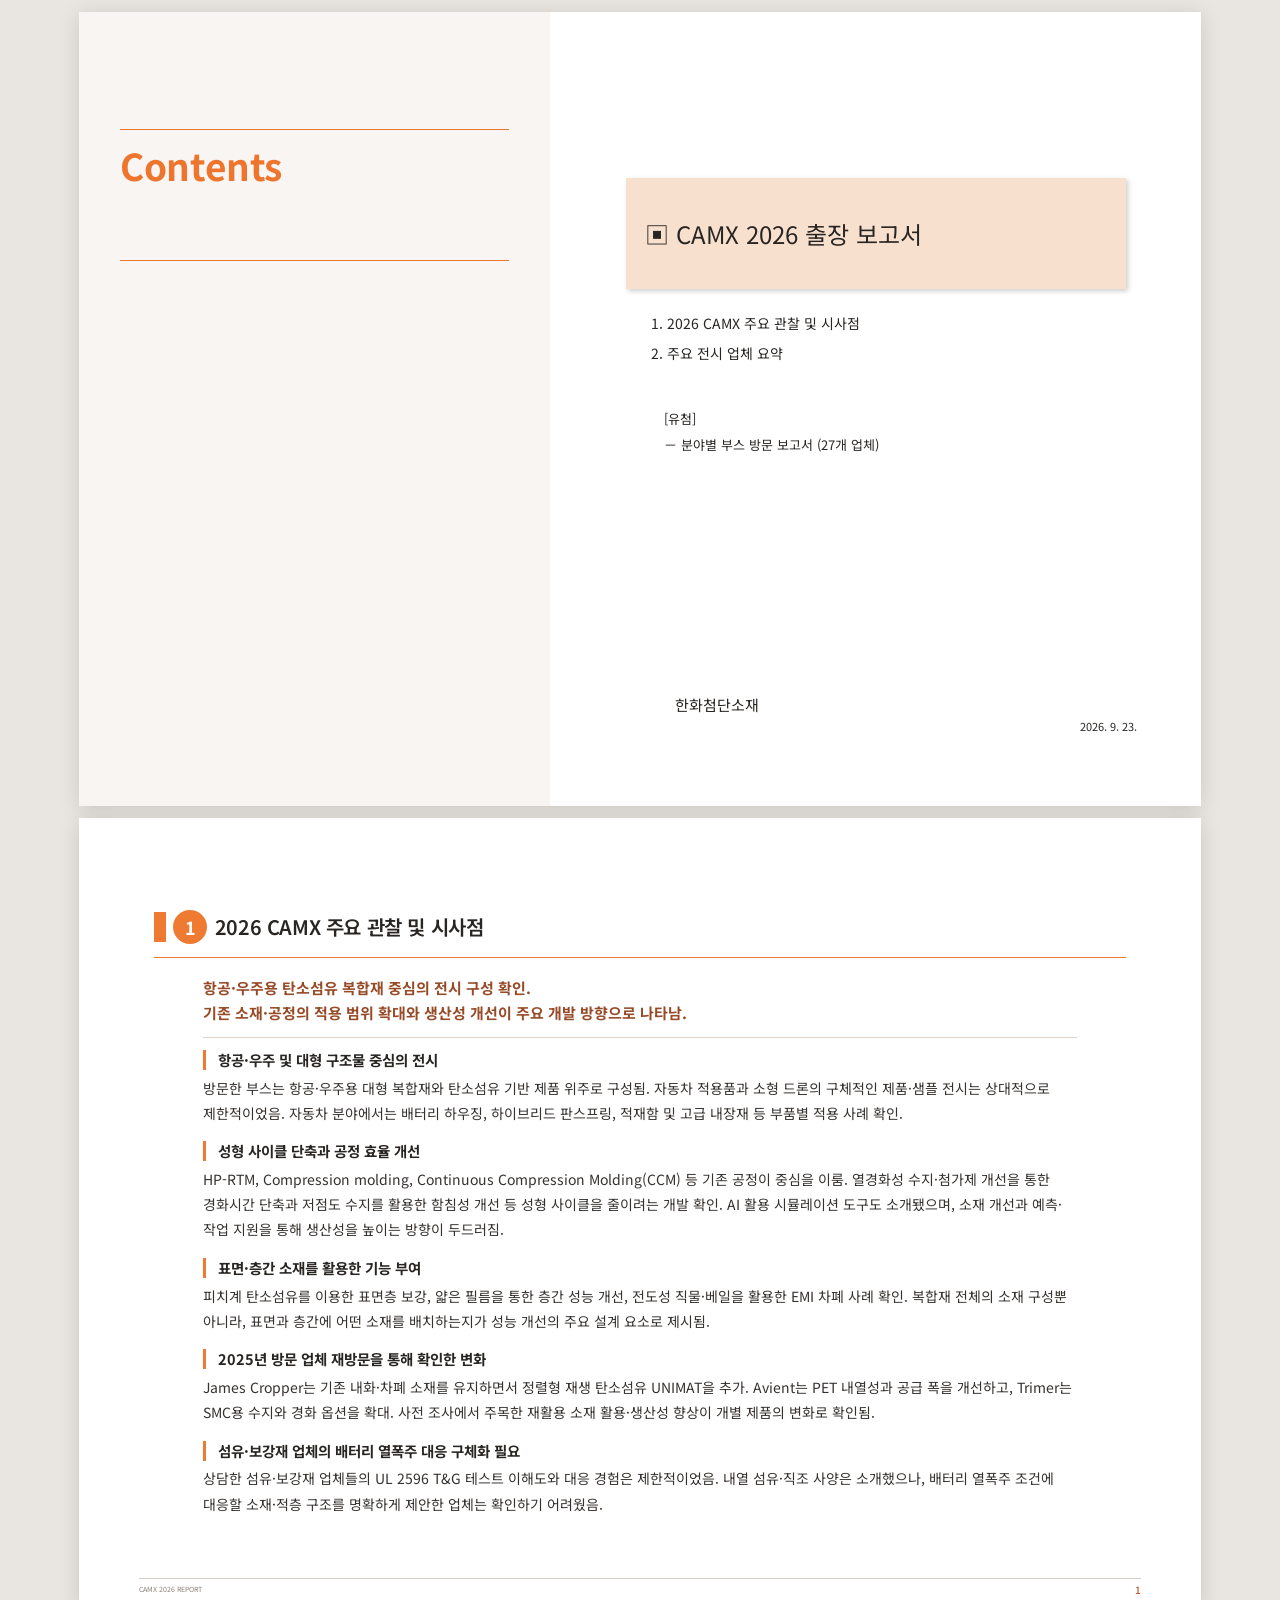
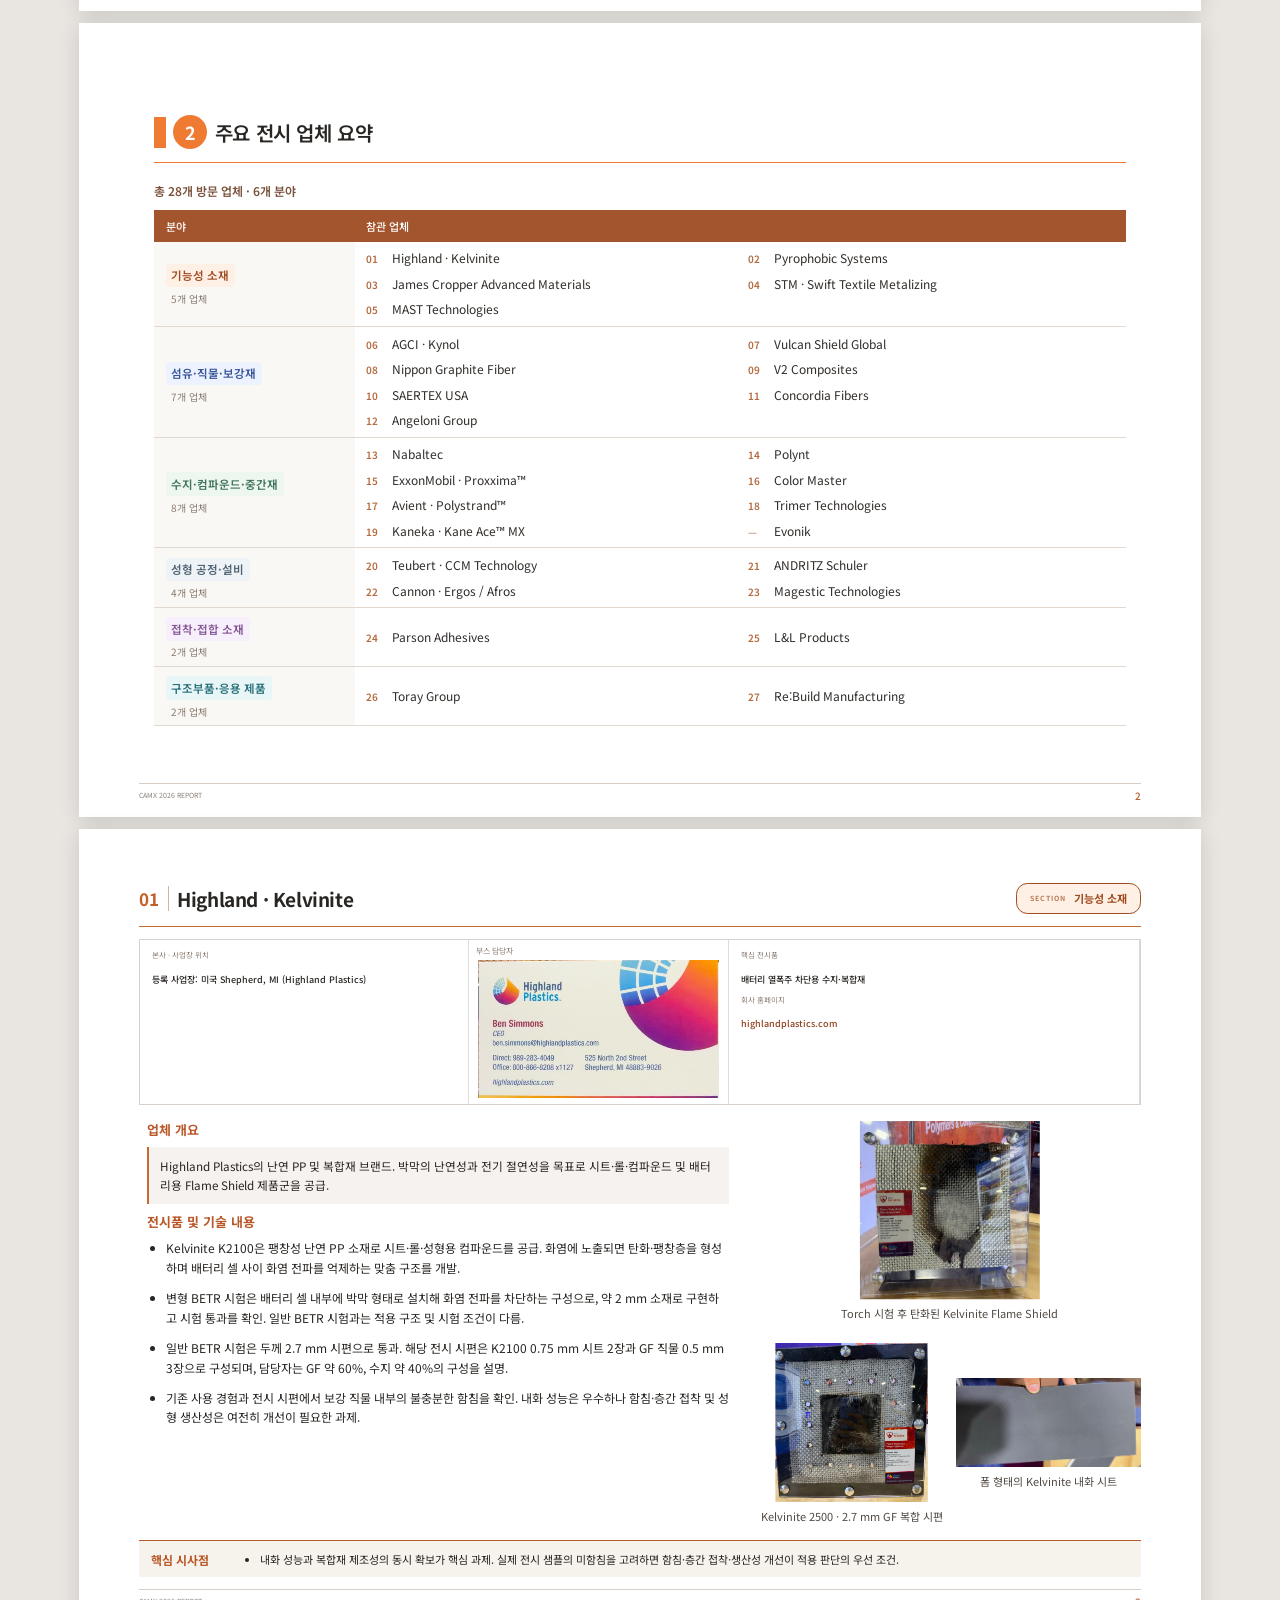
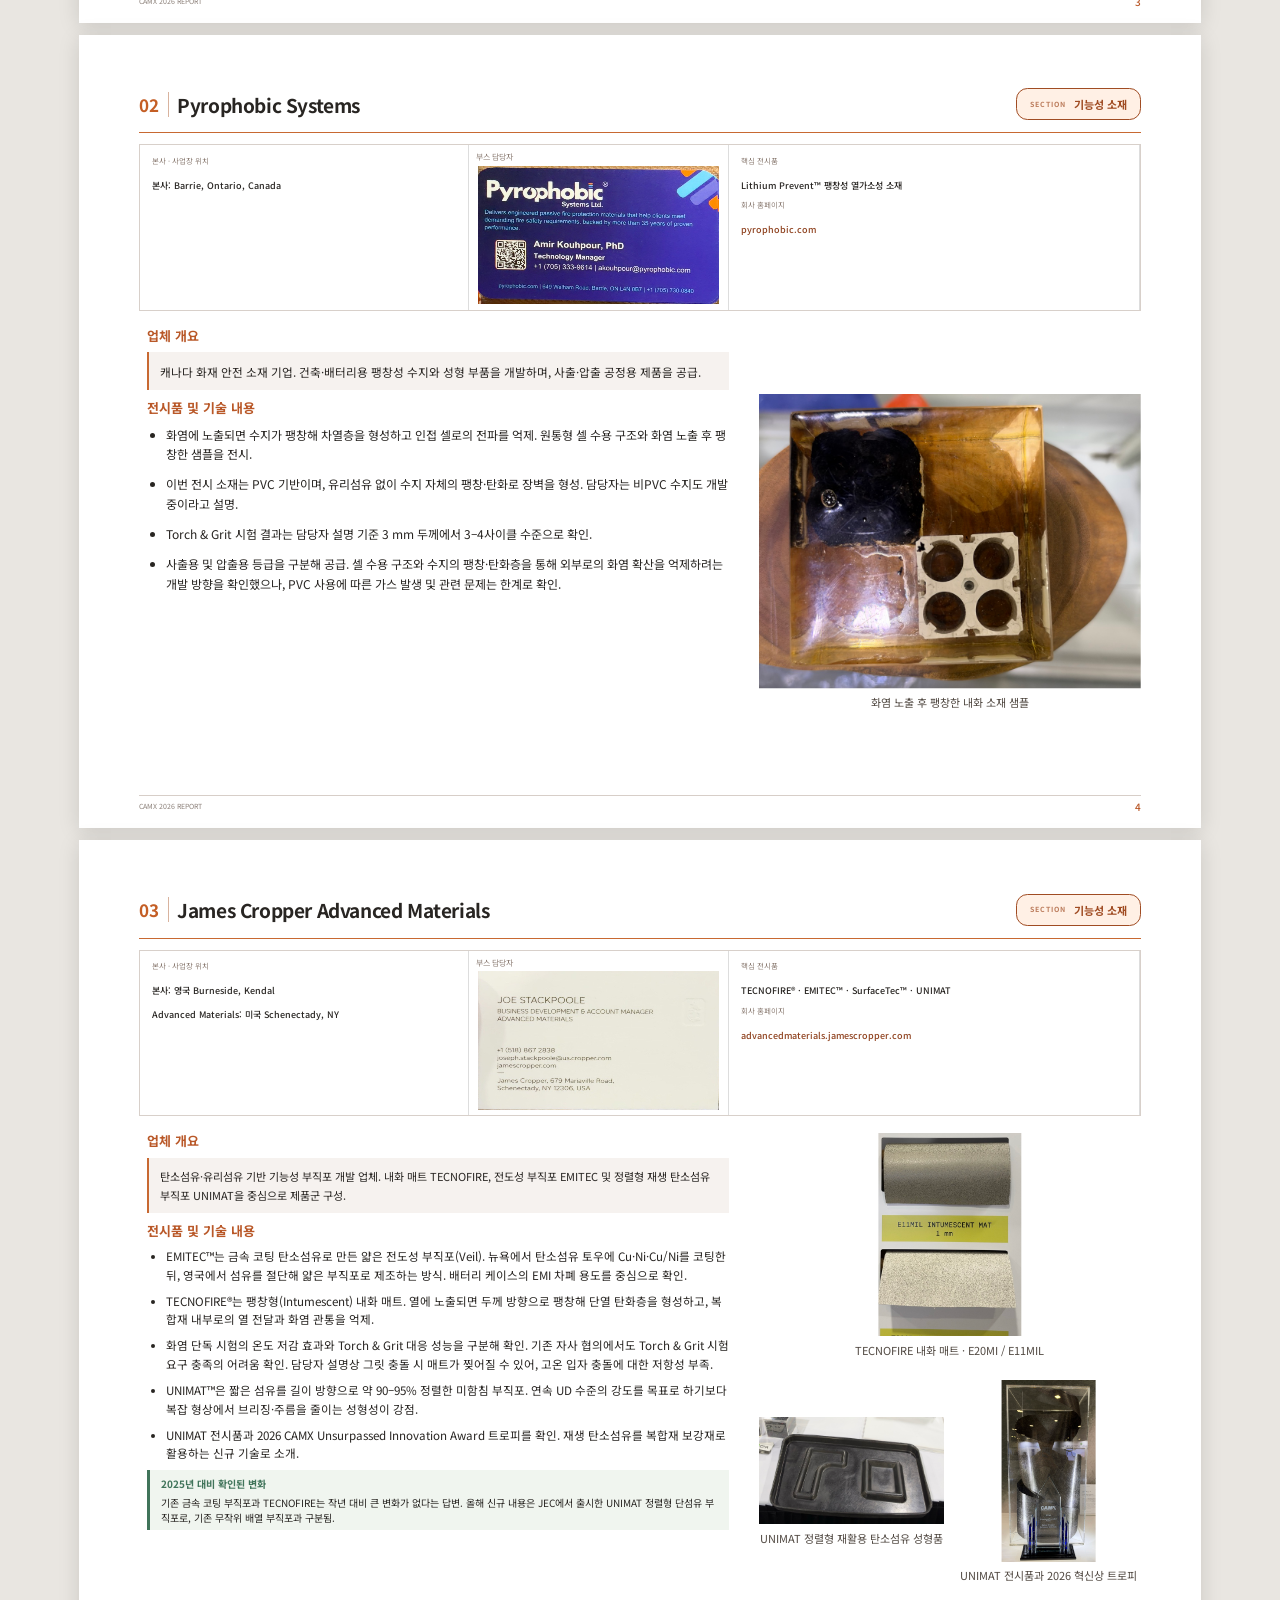
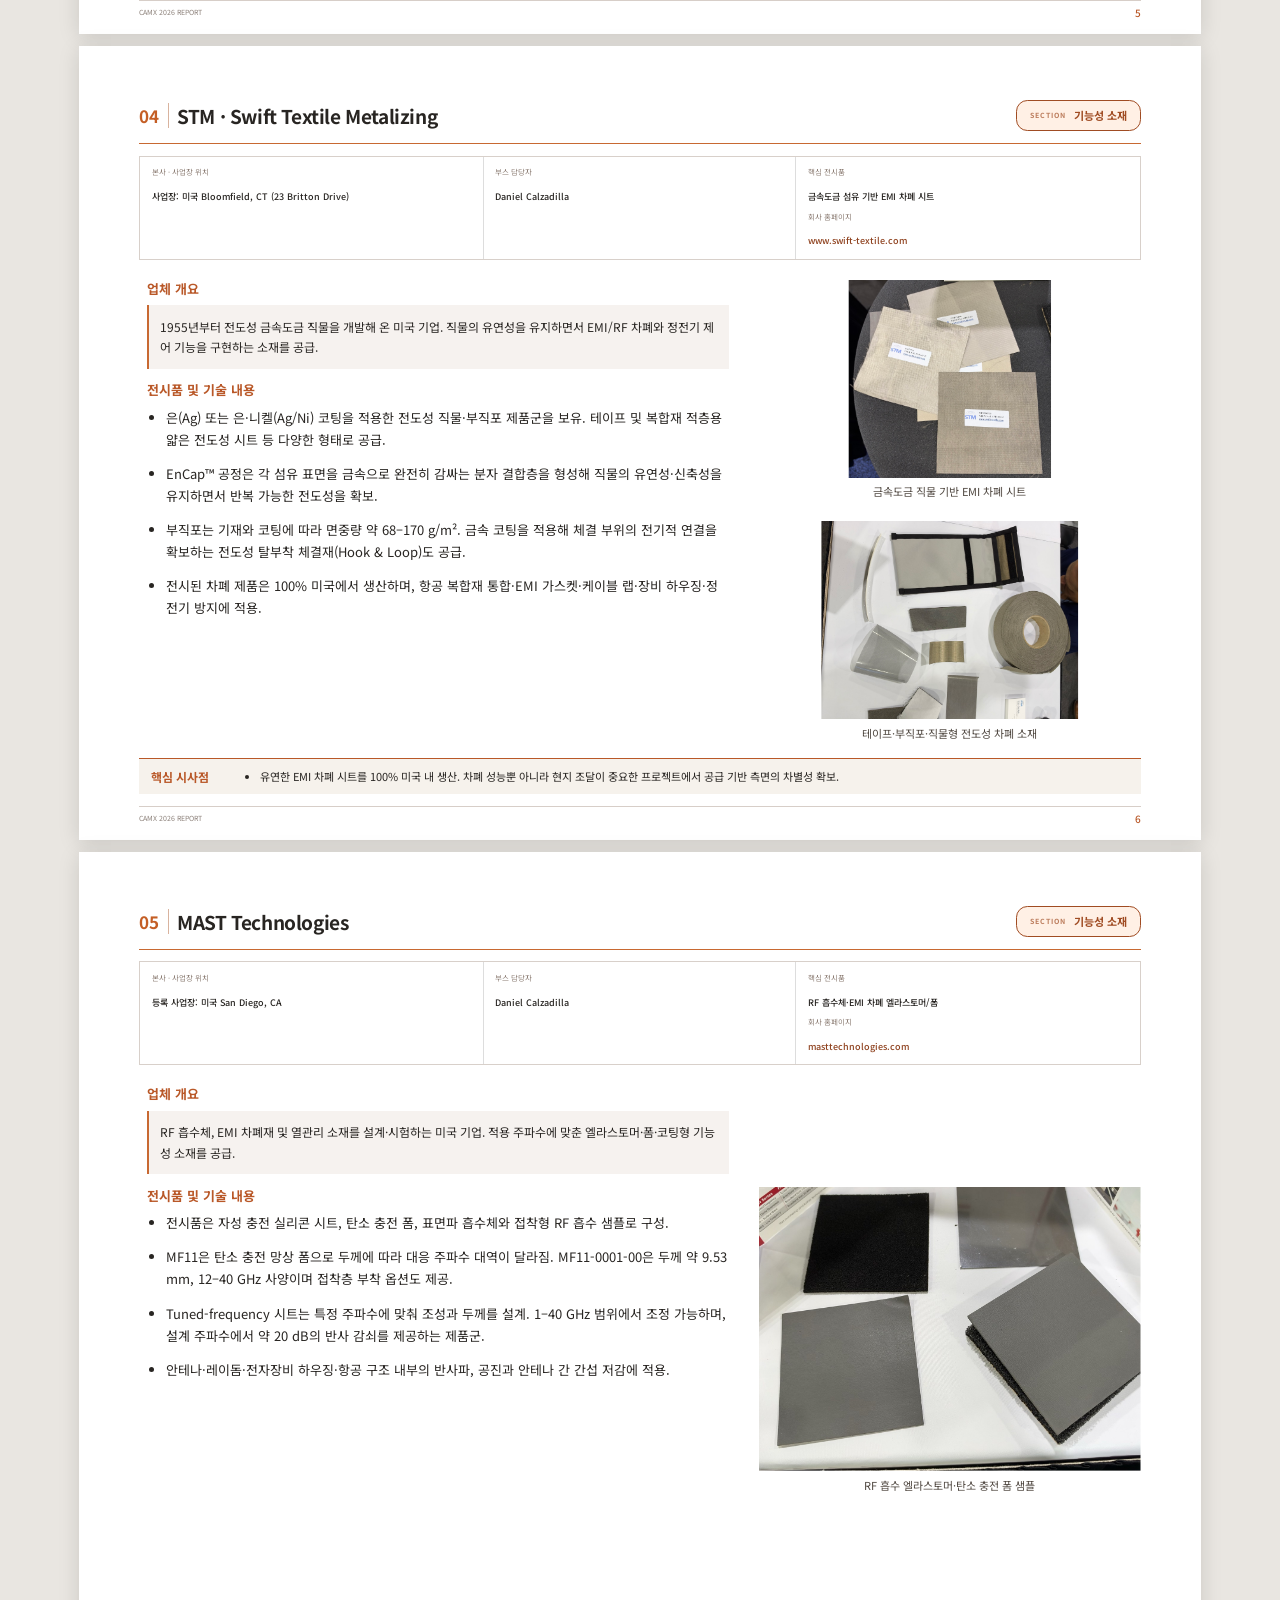
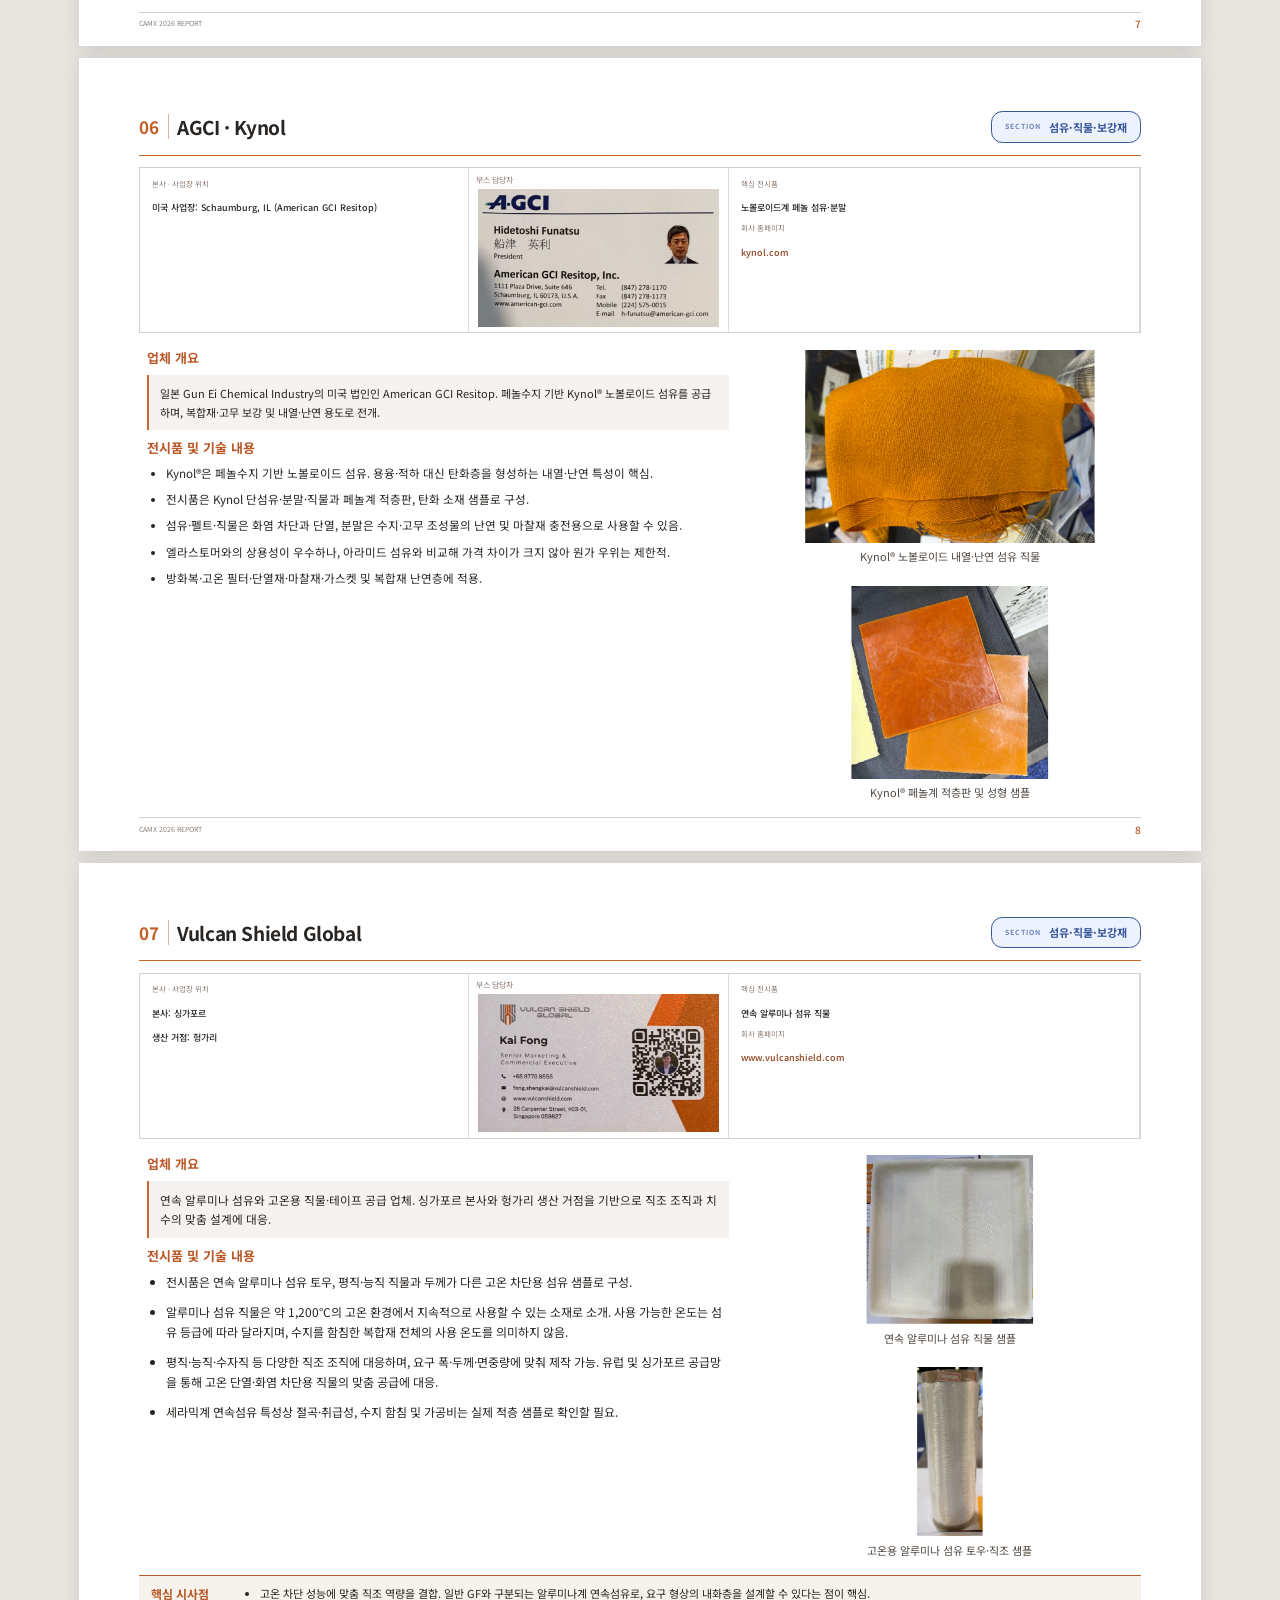
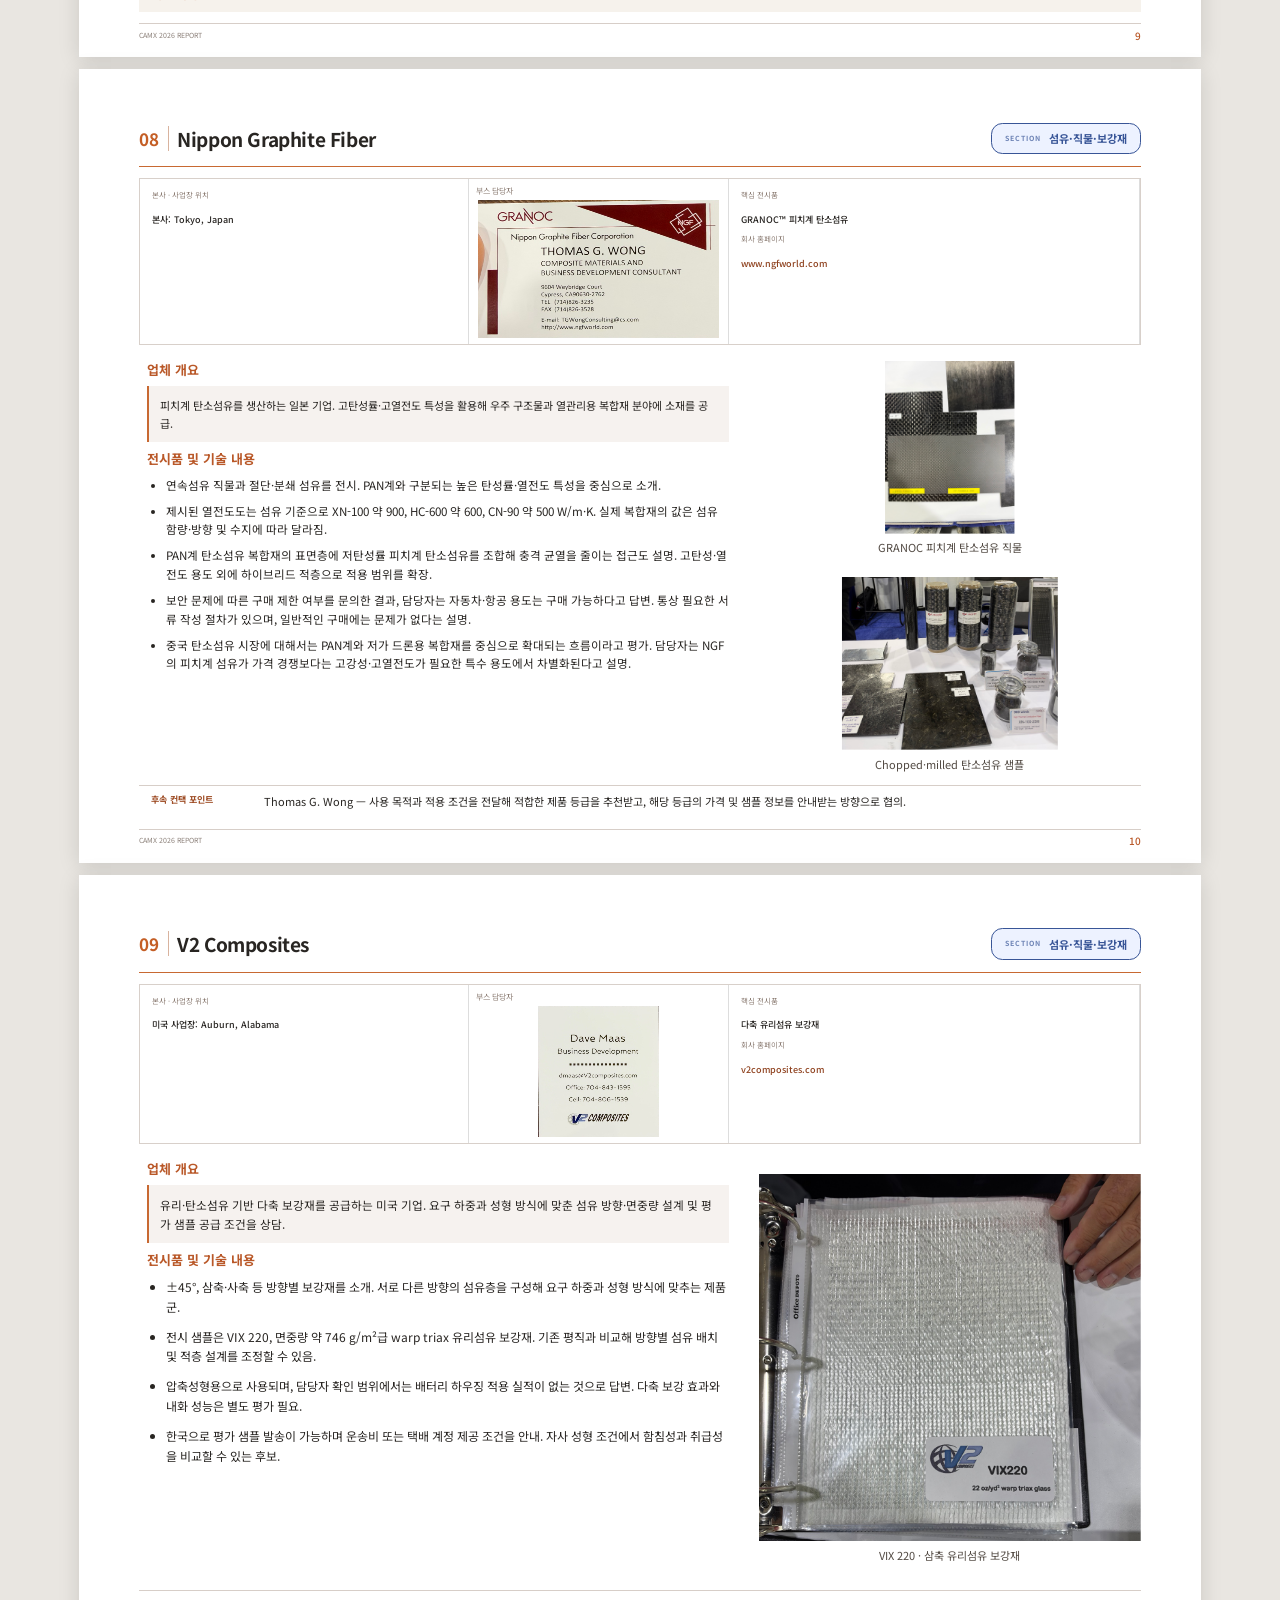
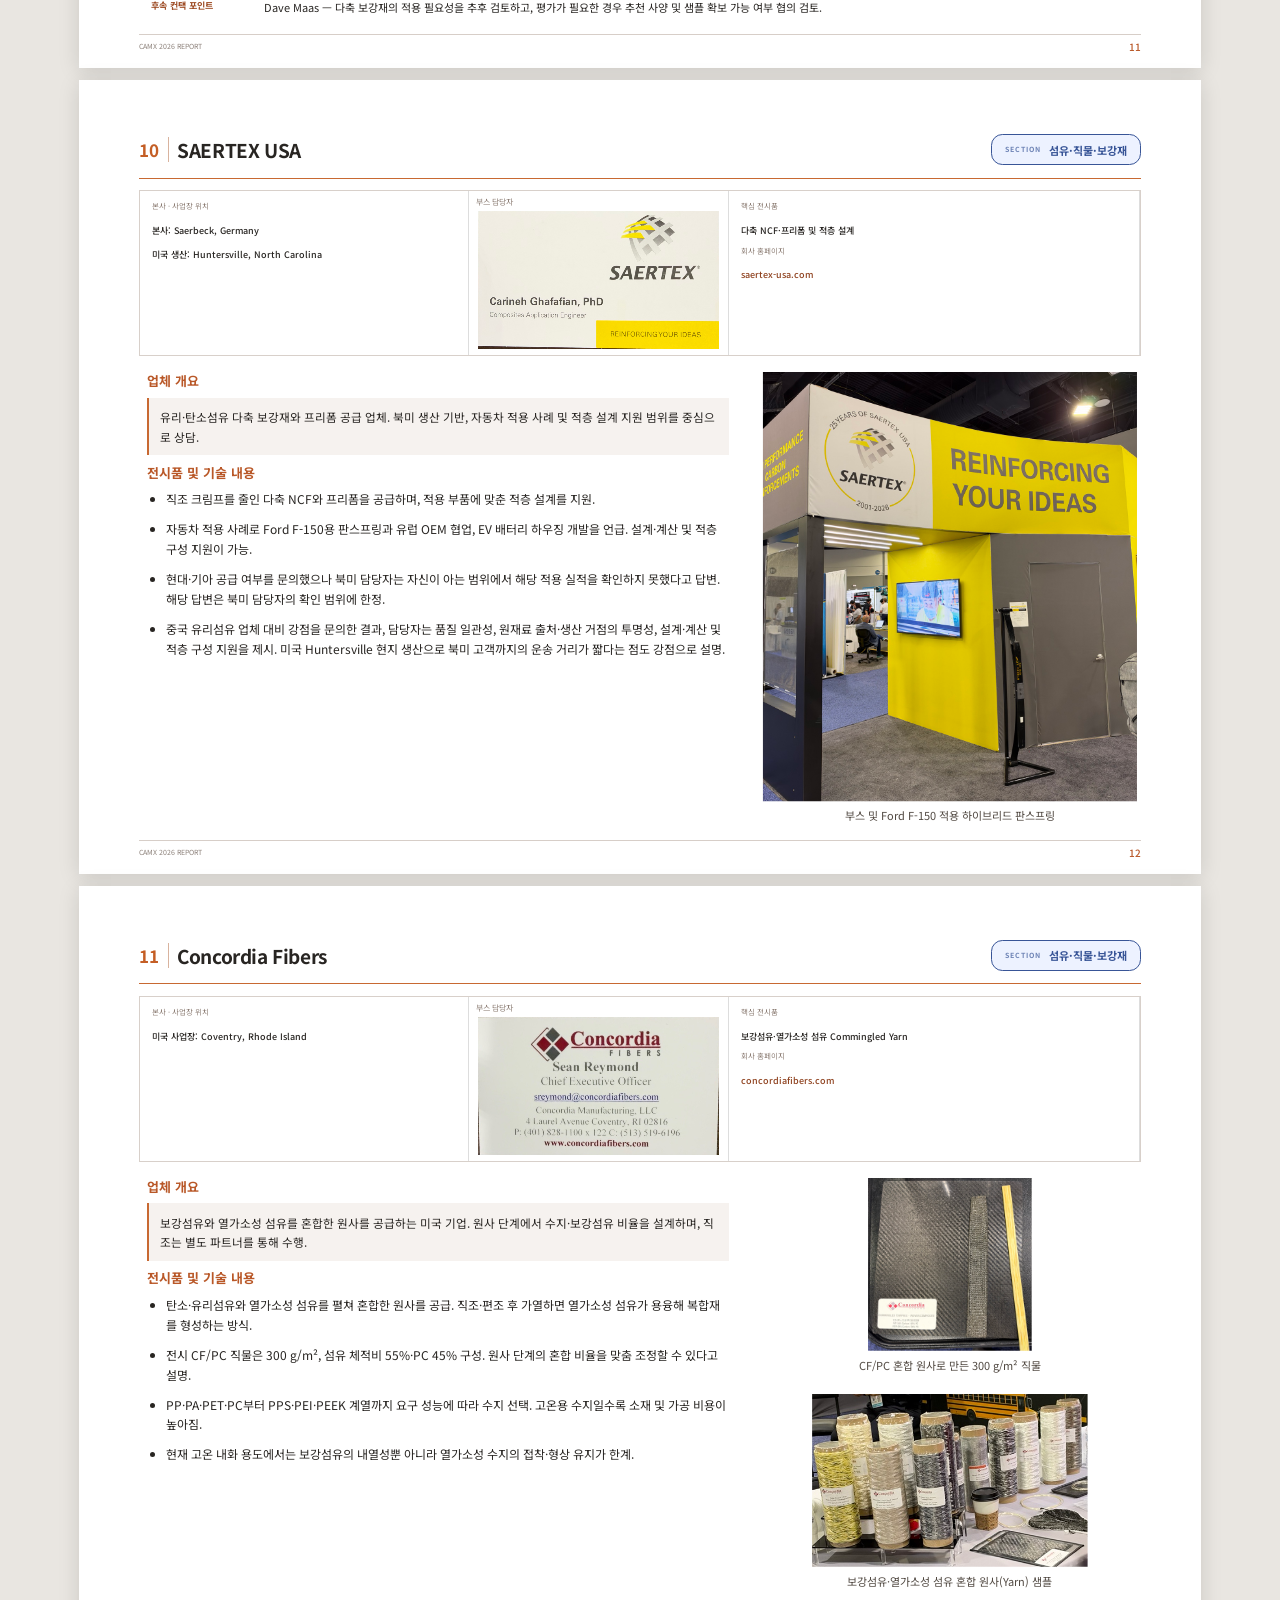
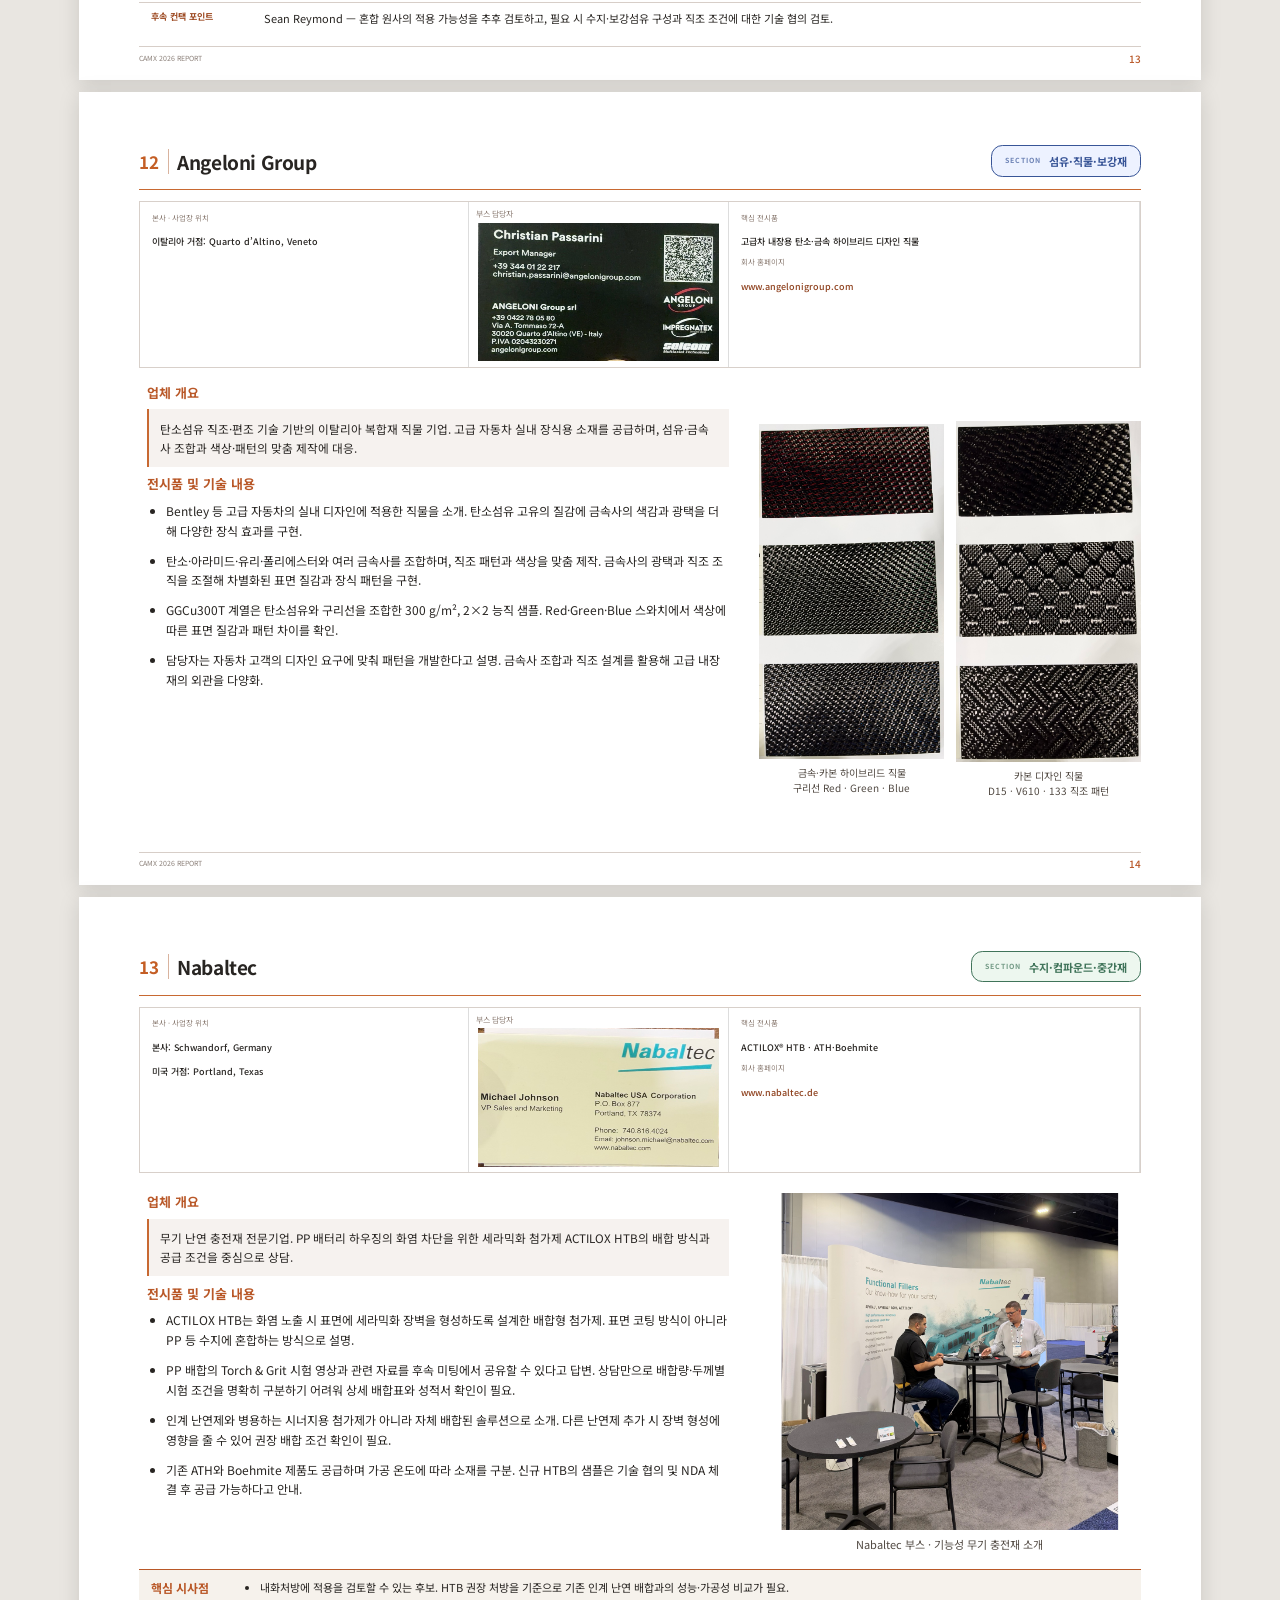
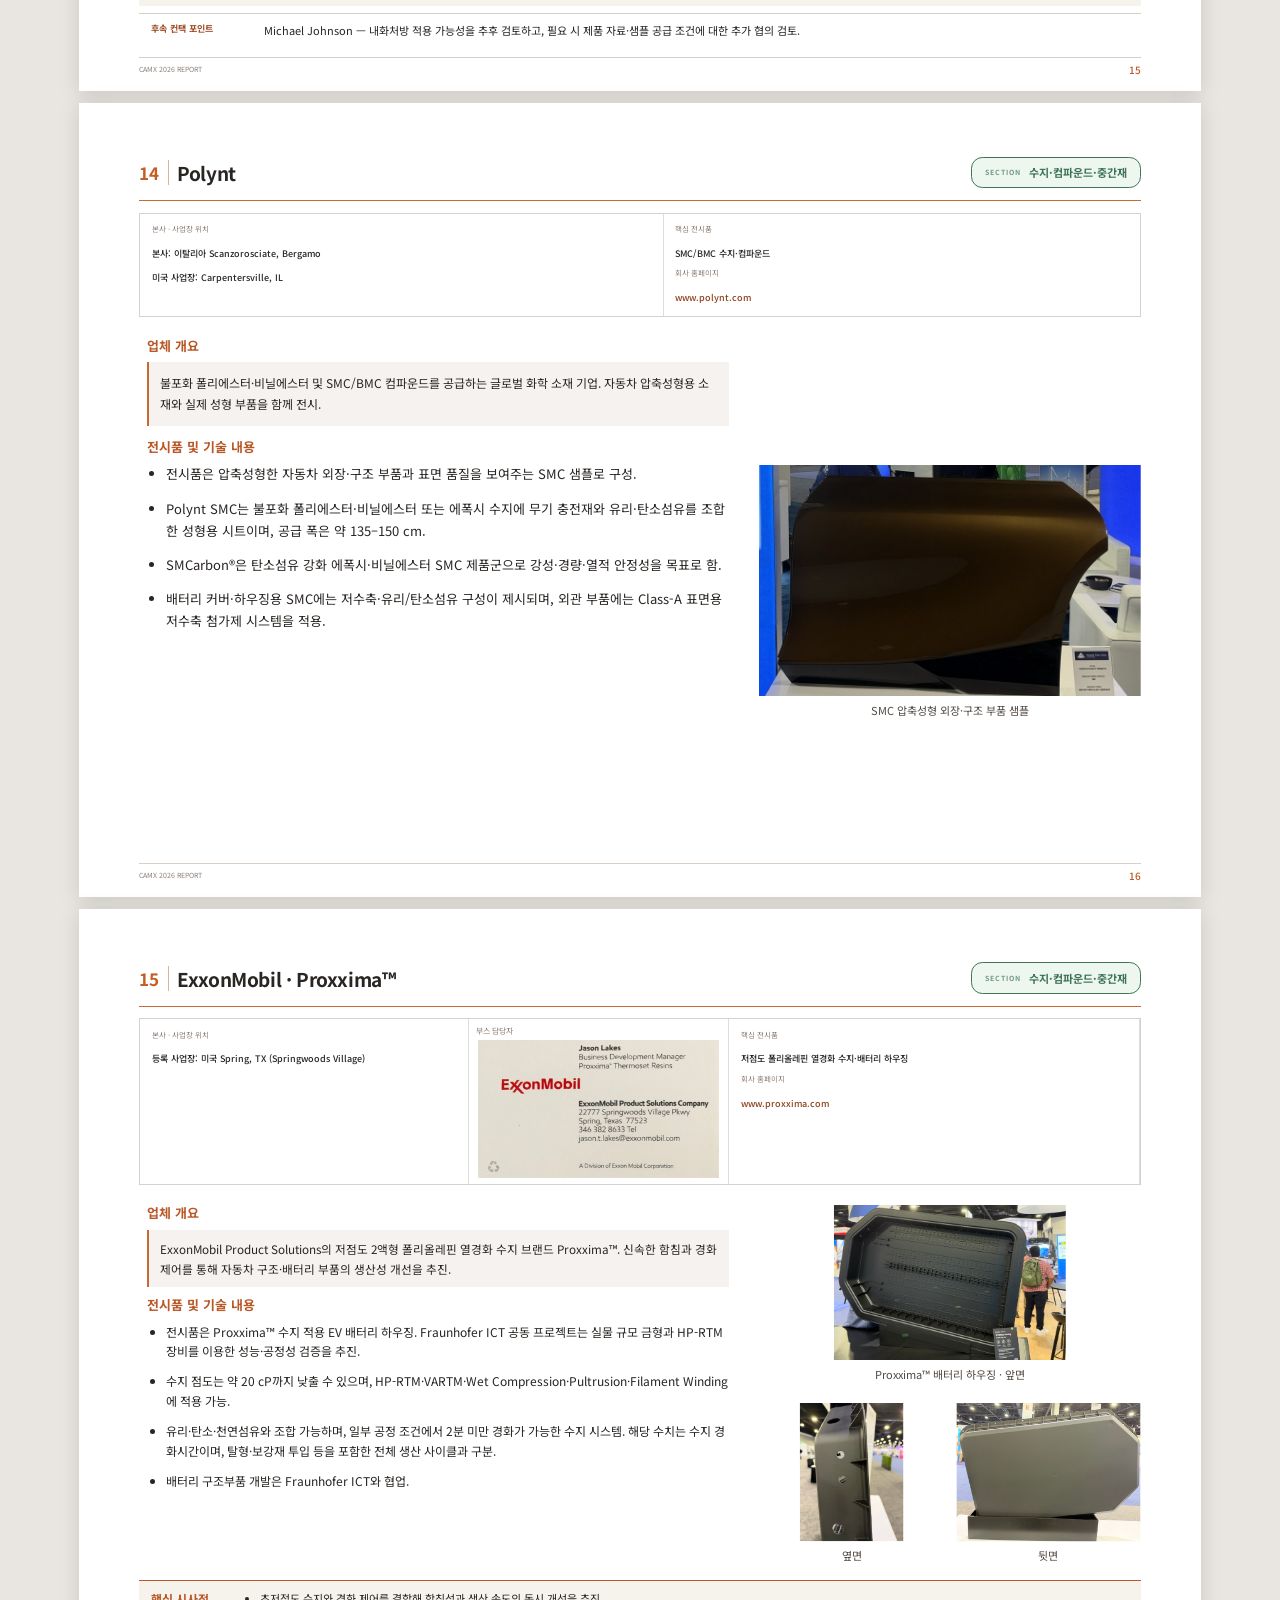
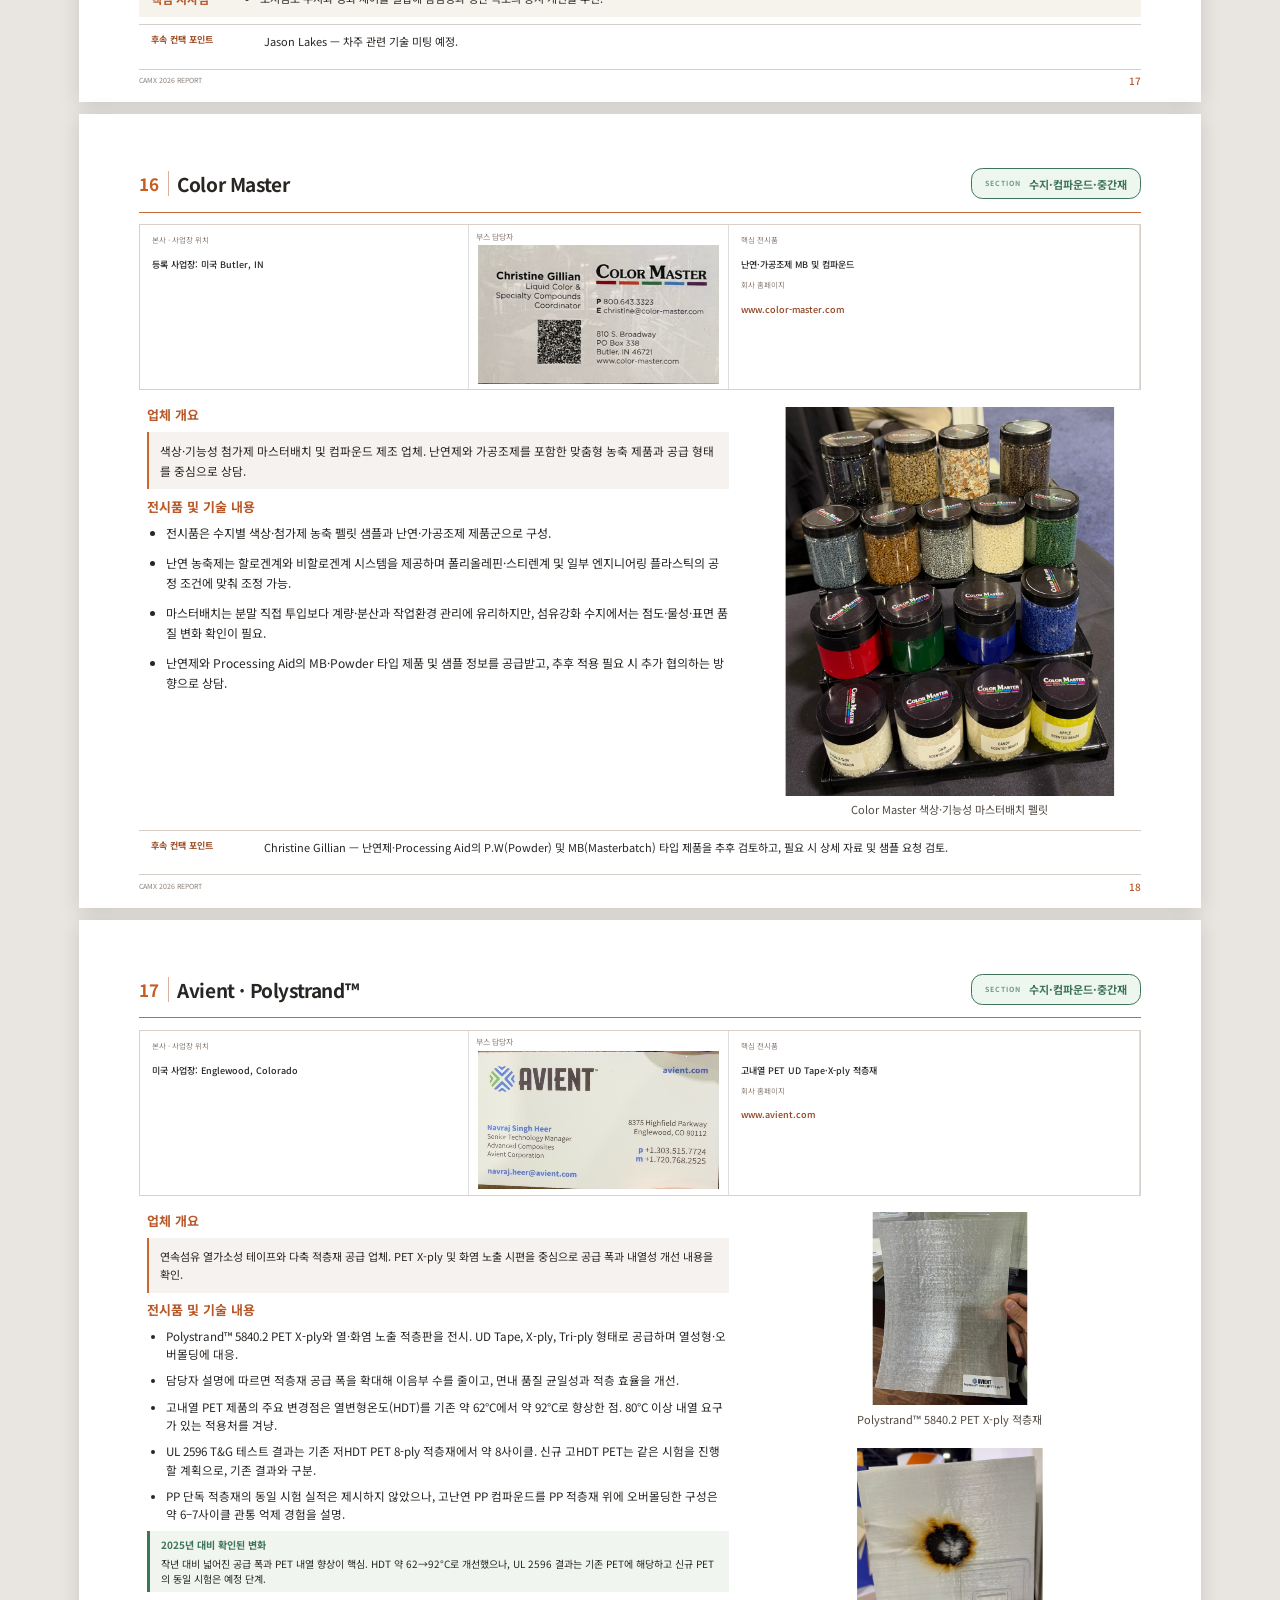
==== commit 345c44c2: "Revise Avient test result wording" ====
--- a/report-2026/index.html
+++ b/report-2026/index.html
@@ -11,4 +11,4 @@
 구리선 Red · Green · Blue</figcaption></figure><figure><svg class="sample-photo" width="550.000" height="1013.333" viewBox="278.000 216.000 550.000 1013.333" role="img" aria-label="카본 디자인 직물
 D15 · V610 · 133 직조 패턴"><title>카본 디자인 직물
 D15 · V610 · 133 직조 패턴</title><defs><clipPath id="frame-IMG_0479"><rect x="278.000" y="216.000" width="550.000" height="1013.333"/></clipPath></defs><g clip-path="url(#frame-IMG_0479)"><image href="assets/day2/IMG_0479.jpeg" width="1000" height="1333.3333333333333"/></g></svg><figcaption>카본 디자인 직물
-D15 · V610 · 133 직조 패턴</figcaption></figure></div></div><footer>CAMX 2026 REPORT <span>14</span></footer></section><section class="page detail-page has-takeaway has-followup has-card" id="company-nabaltec"><header><span class="section-no">13</span><h1>Nabaltec</h1><span class="category theme-3"><small>SECTION</small>수지·컴파운드·중간재</span></header><div class="meta "><div><span>본사 · 사업장 위치</span><b>본사: Schwandorf, Germany<br>미국 거점: Portland, Texas</b></div><div class="card-meta"><span>부스 담당자</span><button class="card-button" type="button" aria-label="Michael Johnson 명함 크게 보기" onclick="openCard(this)"><div class="business-card" style="--card-ratio:1.75;--card-width:64mm;--card-scale:0.2418897637795276"><div class="card-scene" style="height:571.4285714285714px"><img src="assets/cards/nabaltec.jpg" alt="Michael Johnson 명함" style="transform:matrix3d(1.80811772672,0.0637265762605,0,-6.40774299718e-05,-0.0320335817726,1.69831325734,0,2.52785148608e-05,0,0,1,0,-439.870907754,-1044.23217548,0,1)"></div></div></button></div><div><span>핵심 전시품</span><b>ACTILOX® HTB · ATH·Boehmite</b><span class="contact-label">회사 홈페이지</span><b><a href="https://www.nabaltec.de">www.nabaltec.de</a></b></div></div><div class="detail-grid"><article><h2>업체 개요</h2><p class="company-profile">무기 난연 충전재 전문기업. PP 배터리 하우징의 화염 차단을 위한 세라믹화 첨가제 ACTILOX HTB의 배합 방식과 공급 조건을 중심으로 상담.</p><h2>전시품 및 기술 내용</h2><ul><li>ACTILOX HTB는 화염 노출 시 표면에 세라믹화 장벽을 형성하도록 설계한 배합형 첨가제. 표면 코팅 방식이 아니라 PP 등 수지에 혼합하는 방식으로 설명.</li><li>PP 배합의 Torch &amp; Grit 시험 영상과 관련 자료를 후속 미팅에서 공유할 수 있다고 답변. 상담만으로 배합량·두께별 시험 조건을 명확히 구분하기 어려워 상세 배합표와 성적서 확인이 필요.</li><li>인계 난연제와 병용하는 시너지용 첨가제가 아니라 자체 배합된 솔루션으로 소개. 다른 난연제 추가 시 장벽 형성에 영향을 줄 수 있어 권장 배합 조건 확인이 필요.</li><li>기존 ATH와 Boehmite 제품도 공급하며 가공 온도에 따라 소재를 구분. 신규 HTB의 샘플은 기술 협의 및 NDA 체결 후 공급 가능하다고 안내.</li></ul></article><div class="photos count-1"><figure><svg class="sample-photo" width="1000.000" height="1000.000" viewBox="0.000 333.333 1000.000 1000.000" role="img" aria-label="Nabaltec 부스 · 기능성 무기 충전재 소개"><title>Nabaltec 부스 · 기능성 무기 충전재 소개</title><defs><clipPath id="frame-IMG_0468"><rect x="0.000" y="333.333" width="1000.000" height="1000.000"/></clipPath></defs><g clip-path="url(#frame-IMG_0468)"><image href="assets/day2/IMG_0468.jpeg" width="1000" height="1333.3333333333333"/></g></svg><figcaption>Nabaltec 부스 · 기능성 무기 충전재 소개</figcaption></figure></div></div><div class="takeaway"><b>핵심 시사점</b><ul><li>내화처방에 적용을 검토할 수 있는 후보. HTB 권장 처방을 기준으로 기존 인계 난연 배합과의 성능·가공성 비교가 필요.</li></ul></div><div class="followup"><b>후속 컨택 포인트</b><p>Michael Johnson — 내화처방 적용 가능성을 추후 검토하고, 필요 시 제품 자료·샘플 공급 조건에 대한 추가 협의 검토.</p></div><footer>CAMX 2026 REPORT <span>15</span></footer></section><section class="page detail-page" id="company-polynt"><header><span class="section-no">14</span><h1>Polynt</h1><span class="category theme-3"><small>SECTION</small>수지·컴파운드·중간재</span></header><div class="meta no-contact"><div><span>본사 · 사업장 위치</span><b>본사: 이탈리아 Scanzorosciate, Bergamo<br>미국 사업장: Carpentersville, IL</b></div><div><span>핵심 전시품</span><b>SMC/BMC 수지·컴파운드</b><span class="contact-label">회사 홈페이지</span><b><a href="https://www.polynt.com">www.polynt.com</a></b></div></div><div class="detail-grid"><article><h2>업체 개요</h2><p class="company-profile">불포화 폴리에스터·비닐에스터 및 SMC/BMC 컴파운드를 공급하는 글로벌 화학 소재 기업. 자동차 압축성형용 소재와 실제 성형 부품을 함께 전시.</p><h2>전시품 및 기술 내용</h2><ul><li>전시품은 압축성형한 자동차 외장·구조 부품과 표면 품질을 보여주는 SMC 샘플로 구성.</li><li>Polynt SMC는 불포화 폴리에스터·비닐에스터 또는 에폭시 수지에 무기 충전재와 유리·탄소섬유를 조합한 성형용 시트이며, 공급 폭은 약 135–150 cm.</li><li>SMCarbon®은 탄소섬유 강화 에폭시·비닐에스터 SMC 제품군으로 강성·경량·열적 안정성을 목표로 함.</li><li>배터리 커버·하우징용 SMC에는 저수축·유리/탄소섬유 구성이 제시되며, 외관 부품에는 Class-A 표면용 저수축 첨가제 시스템을 적용.</li></ul></article><div class="photos count-1"><figure><svg class="sample-photo" width="930.000" height="563.125" viewBox="45.000 209.792 930.000 563.125" role="img" aria-label="SMC 압축성형 외장·구조 부품 샘플"><title>SMC 압축성형 외장·구조 부품 샘플</title><defs><clipPath id="frame-polynt-1"><rect x="45.000" y="209.792" width="930.000" height="563.125"/></clipPath></defs><g clip-path="url(#frame-polynt-1)"><image href="assets/polynt-1.jpg" width="1000" height="1104.1666666666667"/></g></svg><figcaption>SMC 압축성형 외장·구조 부품 샘플</figcaption></figure></div></div><footer>CAMX 2026 REPORT <span>16</span></footer></section><section class="page detail-page has-takeaway has-followup has-card" id="company-exxon"><header><span class="section-no">15</span><h1>ExxonMobil · Proxxima™</h1><span class="category theme-3"><small>SECTION</small>수지·컴파운드·중간재</span></header><div class="meta "><div><span>본사 · 사업장 위치</span><b>등록 사업장: 미국 Spring, TX (Springwoods Village)</b></div><div class="card-meta"><span>부스 담당자</span><button class="card-button" type="button" aria-label="Jason Lakes 명함 크게 보기" onclick="openCard(this)"><div class="business-card" style="--card-ratio:1.75;--card-width:64mm;--card-scale:0.2418897637795276"><div class="card-scene" style="height:571.4285714285714px"><img src="assets/cards/yesterday-original.jpg" alt="Jason Lakes 명함" style="transform:matrix3d(2.84305860811,0.0950564085395,0,9.10510898132e-05,0.0693428928808,2.86846691651,0,9.72348609716e-05,0,0,1,0,-370.335654523,-630.447650754,0,1)"></div></div></button></div><div><span>핵심 전시품</span><b>저점도 폴리올레핀 열경화 수지·배터리 하우징</b><span class="contact-label">회사 홈페이지</span><b><a href="https://www.proxxima.com">www.proxxima.com</a></b></div></div><div class="detail-grid"><article><h2>업체 개요</h2><p class="company-profile">ExxonMobil Product Solutions의 저점도 2액형 폴리올레핀 열경화 수지 브랜드 Proxxima™. 신속한 함침과 경화 제어를 통해 자동차 구조·배터리 부품의 생산성 개선을 추진.</p><h2>전시품 및 기술 내용</h2><ul><li>전시품은 Proxxima™ 수지 적용 EV 배터리 하우징. Fraunhofer ICT 공동 프로젝트는 실물 규모 금형과 HP-RTM 장비를 이용한 성능·공정성 검증을 추진.</li><li>수지 점도는 약 20 cP까지 낮출 수 있으며, HP-RTM·VARTM·Wet Compression·Pultrusion·Filament Winding에 적용 가능.</li><li>유리·탄소·천연섬유와 조합 가능하며, 일부 공정 조건에서 2분 미만 경화가 가능한 수지 시스템. 해당 수치는 수지 경화시간이며, 탈형·보강재 투입 등을 포함한 전체 생산 사이클과 구분.</li><li>배터리 구조부품 개발은 Fraunhofer ICT와 협업.</li></ul></article><div class="photos count-3"><figure><svg class="sample-photo" width="965.000" height="646.667" viewBox="15.000 486.667 965.000 646.667" role="img" aria-label="Proxxima™ 배터리 하우징 · 앞면"><title>Proxxima™ 배터리 하우징 · 앞면</title><defs><clipPath id="frame-exxon-1"><rect x="15.000" y="486.667" width="965.000" height="646.667"/></clipPath></defs><g clip-path="url(#frame-exxon-1)"><image href="assets/exxon-1.jpg" width="1000" height="1333.3333333333333"/></g></svg><figcaption>Proxxima™ 배터리 하우징 · 앞면</figcaption></figure><figure><svg class="sample-photo" width="1000.000" height="1333.333" viewBox="0.000 0.000 1000.000 1333.333" role="img" aria-label="옆면"><title>옆면</title><defs><clipPath id="frame-exxon-2"><rect x="0.000" y="0.000" width="1000.000" height="1333.333"/></clipPath></defs><g clip-path="url(#frame-exxon-2)"><image href="assets/exxon-2.jpg" width="1000" height="1333.3333333333333"/></g></svg><figcaption>옆면</figcaption></figure><figure><svg class="sample-photo" width="975.000" height="733.333" viewBox="25.000 293.333 975.000 733.333" role="img" aria-label="뒷면"><title>뒷면</title><defs><clipPath id="frame-exxon-3"><rect x="25.000" y="293.333" width="975.000" height="733.333"/></clipPath></defs><g clip-path="url(#frame-exxon-3)"><image href="assets/exxon-3.jpg" width="1000" height="1333.3333333333333"/></g></svg><figcaption>뒷면</figcaption></figure></div></div><div class="takeaway"><b>핵심 시사점</b><ul><li>초저점도 수지와 경화 제어를 결합해 함침성과 생산 속도의 동시 개선을 추진.</li></ul></div><div class="followup"><b>후속 컨택 포인트</b><p>Jason Lakes — 차주 관련 기술 미팅 예정.</p></div><footer>CAMX 2026 REPORT <span>17</span></footer></section><section class="page detail-page has-followup has-card" id="company-color"><header><span class="section-no">16</span><h1>Color Master</h1><span class="category theme-3"><small>SECTION</small>수지·컴파운드·중간재</span></header><div class="meta "><div><span>본사 · 사업장 위치</span><b>등록 사업장: 미국 Butler, IN</b></div><div class="card-meta"><span>부스 담당자</span><button class="card-button" type="button" aria-label="Christine Gillian 명함 크게 보기" onclick="openCard(this)"><div class="business-card" style="--card-ratio:1.75;--card-width:64mm;--card-scale:0.2418897637795276"><div class="card-scene" style="height:571.4285714285714px"><img src="assets/cards/yesterday-original.jpg" alt="Christine Gillian 명함" style="transform:matrix3d(2.7134635807,0.0625793173236,0,5.57579324877e-05,-9.71445146547e-17,2.7847796209,0,4.42950941369e-05,0,0,1,0,-1404.33641457,-596.264701502,0,1)"></div></div></button></div><div><span>핵심 전시품</span><b>난연·가공조제 MB 및 컴파운드</b><span class="contact-label">회사 홈페이지</span><b><a href="https://www.color-master.com">www.color-master.com</a></b></div></div><div class="detail-grid"><article><h2>업체 개요</h2><p class="company-profile">색상·기능성 첨가제 마스터배치 및 컴파운드 제조 업체. 난연제와 가공조제를 포함한 맞춤형 농축 제품과 공급 형태를 중심으로 상담.</p><h2>전시품 및 기술 내용</h2><ul><li>전시품은 수지별 색상·첨가제 농축 펠릿 샘플과 난연·가공조제 제품군으로 구성.</li><li>난연 농축제는 할로겐계와 비할로겐계 시스템을 제공하며 폴리올레핀·스티렌계 및 일부 엔지니어링 플라스틱의 공정 조건에 맞춰 조정 가능.</li><li>마스터배치는 분말 직접 투입보다 계량·분산과 작업환경 관리에 유리하지만, 섬유강화 수지에서는 점도·물성·표면 품질 변화 확인이 필요.</li><li>난연제와 Processing Aid의 MB·Powder 타입 제품 및 샘플 정보를 공급받고, 추후 적용 필요 시 추가 협의하는 방향으로 상담.</li></ul></article><div class="photos count-1"><figure><svg class="sample-photo" width="760.000" height="900.000" viewBox="95.000 393.333 760.000 900.000" role="img" aria-label="Color Master 색상·기능성 마스터배치 펠릿"><title>Color Master 색상·기능성 마스터배치 펠릿</title><defs><clipPath id="frame-color-1"><rect x="95.000" y="393.333" width="760.000" height="900.000"/></clipPath></defs><g clip-path="url(#frame-color-1)"><image href="assets/color-1.jpg" width="1000" height="1333.3333333333333"/></g></svg><figcaption>Color Master 색상·기능성 마스터배치 펠릿</figcaption></figure></div></div><div class="followup"><b>후속 컨택 포인트</b><p>Christine Gillian — 난연제·Processing Aid의 P.W(Powder) 및 MB(Masterbatch) 타입 제품을 추후 검토하고, 필요 시 상세 자료 및 샘플 요청 검토.</p></div><footer>CAMX 2026 REPORT <span>18</span></footer></section><section class="page detail-page dense has-card" id="company-avient"><header><span class="section-no">17</span><h1>Avient · Polystrand™</h1><span class="category theme-3"><small>SECTION</small>수지·컴파운드·중간재</span></header><div class="meta "><div><span>본사 · 사업장 위치</span><b>미국 사업장: Englewood, Colorado</b></div><div class="card-meta"><span>부스 담당자</span><button class="card-button" type="button" aria-label="Navraj Singh Heer 명함 크게 보기" onclick="openCard(this)"><div class="business-card" style="--card-ratio:1.75;--card-width:64mm;--card-scale:0.2418897637795276"><div class="card-scene" style="height:571.4285714285714px"><img src="assets/cards/avient.jpg" alt="Navraj Singh Heer 명함" style="transform:matrix3d(1.26576405289,-0.0226140542536,0,-5.63089101258e-05,-0.0204469577774,1.24659974073,0,-6.18945828236e-05,0,0,1,0,-67.9033731141,-488.972388098,0,1)"></div></div></button></div><div><span>핵심 전시품</span><b>고내열 PET UD Tape·X-ply 적층재</b><span class="contact-label">회사 홈페이지</span><b><a href="https://www.avient.com/composites">www.avient.com</a></b></div></div><div class="detail-grid"><article><h2>업체 개요</h2><p class="company-profile">연속섬유 열가소성 테이프와 다축 적층재 공급 업체. PET X-ply 및 화염 노출 시편을 중심으로 공급 폭과 내열성 개선 내용을 확인.</p><h2>전시품 및 기술 내용</h2><ul><li>Polystrand™ 5840.2 PET X-ply와 열·화염 노출 적층판을 전시. UD Tape, X-ply, Tri-ply 형태로 공급하며 열성형·오버몰딩에 대응.</li><li>담당자 설명에 따르면 적층재 공급 폭을 확대해 이음부 수를 줄이고, 면내 품질 균일성과 적층 효율을 개선.</li><li>고내열 PET 제품의 주요 변경점은 열변형온도(HDT)를 기존 약 62°C에서 약 92°C로 향상한 점. 80°C 이상 내열 요구가 있는 적용처를 겨냥.</li><li>UL 2596 결과는 기존 저HDT PET 8-ply 적층재에서 약 8사이클·10분 동안 관통 없이 시험을 중단한 사례. 신규 고HDT PET는 같은 시험을 진행할 계획으로, 기존 결과와 구분.</li><li>PP 단독 적층재의 동일 시험 실적은 제시하지 않았으나, 고난연 PP 컴파운드를 PP 적층재 위에 오버몰딩한 구성은 약 6–7사이클 관통 억제 경험을 설명.</li></ul><div class="comparison"><b>2025년 대비 확인된 변화</b>작년 대비 넓어진 공급 폭과 PET 내열 향상이 핵심. HDT 약 62→92°C로 개선했으나, UL 2596 결과는 기존 PET에 해당하고 신규 PET의 동일 시험은 예정 단계.</div></article><div class="photos count-2"><figure><svg class="sample-photo" width="995.000" height="1240.000" viewBox="0.000 73.333 995.000 1240.000" role="img" aria-label="Polystrand™ 5840.2 PET X-ply 적층재"><title>Polystrand™ 5840.2 PET X-ply 적층재</title><defs><clipPath id="frame-IMG_0436"><rect x="0.000" y="73.333" width="995.000" height="1240.000"/></clipPath></defs><g clip-path="url(#frame-IMG_0436)"><image href="assets/day2/IMG_0436.jpeg" width="1000" height="1333.3333333333333"/></g></svg><figcaption>Polystrand™ 5840.2 PET X-ply 적층재</figcaption></figure><figure><svg class="sample-photo" width="885.000" height="920.000" viewBox="55.000 193.333 885.000 920.000" role="img" aria-label="열·화염 노출 후 PET 복합재 샘플"><title>열·화염 노출 후 PET 복합재 샘플</title><defs><clipPath id="frame-IMG_0437"><rect x="55.000" y="193.333" width="885.000" height="920.000"/></clipPath></defs><g clip-path="url(#frame-IMG_0437)"><image href="assets/day2/IMG_0437.jpeg" width="1000" height="1333.3333333333333"/></g></svg><figcaption>열·화염 노출 후 PET 복합재 샘플</figcaption></figure></div></div><footer>CAMX 2026 REPORT <span>19</span></footer></section><section class="page detail-page dense has-card" id="company-trimer"><header><span class="section-no">18</span><h1>Trimer Technologies</h1><span class="category theme-3"><small>SECTION</small>수지·컴파운드·중간재</span></header><div class="meta "><div><span>본사 · 사업장 위치</span><b>미국 사업장: Plymouth, Michigan</b></div><div class="card-meta"><span>부스 담당자</span><button class="card-button" type="button" aria-label="Henry A. Sodano 명함 크게 보기" onclick="openCard(this)"><div class="business-card" style="--card-ratio:1.75;--card-width:64mm;--card-scale:0.2418897637795276"><div class="card-scene" style="height:571.4285714285714px"><img src="assets/cards/trimer.jpg" alt="Henry A. Sodano 명함" style="transform:matrix3d(1.5263060566,0.0653029658695,0,3.66592427883e-07,-0.0158990214229,1.57660017599,0,6.7841558928e-05,0,0,1,0,-198.123005625,-795.013854821,0,1)"></div></div></button></div><div><span>핵심 전시품</span><b>HARP SMC11·Rapid20/P30</b><span class="contact-label">회사 홈페이지</span><b><a href="https://www.trimer-tech.com">www.trimer-tech.com</a></b></div></div><div class="detail-grid"><article><h2>업체 개요</h2><p class="company-profile">SMC/BMC, RTM 및 연속 성형용 고내열 열경화 수지 개발 업체. 재방문 상담을 통해 신규 SMC용 수지와 RTM용 경화 조건의 확대 내용을 확인.</p><h2>전시품 및 기술 내용</h2><ul><li>전시 실물은 탄소섬유 BMC 성형 샘플. SMC 실물은 미전시했으며, SMC11의 성능은 제품 사양으로 확인.</li><li>HARP SMC11은 스티렌을 사용하지 않는 구조용 SMC/BMC 수지. 유리섬유 55 wt%, 프레스 경화 5분 조건의 예시에서 Tg 191°C, 굴곡강도 약 459 MPa를 제시.</li><li>HARP Rapid20/P30은 신속 경화 RTM용 수지. DMA 평가 시편의 경화 조건은 85°C·15분이며 후경화는 미실시. 물성 비교 시 경화 온도·시간 조건의 구분이 필요.</li><li>담당자는 기존 L 계열을 대체한 것이 아니라 경화 조건을 조정한 라인업과 SMC용 소재를 추가한 것이라고 설명. 자동차와 항공용으로 공정별 수지 선택 폭을 넓히는 방향.</li></ul><div class="comparison"><b>2025년 대비 확인된 변화</b>작년 소개한 L 계열을 유지하면서 올해 SMC용 수지와 추가 경화 옵션을 확대. 기존 제품의 단순 성능 개선판이 아니라 적용 공정별 신규 라인업이라는 답변.</div></article><div class="photos count-1"><figure><svg class="sample-photo" width="420.000" height="667.500" viewBox="280.000 67.500 420.000 667.500" role="img" aria-label="Trimer 탄소섬유 BMC 성형 샘플"><title>Trimer 탄소섬유 BMC 성형 샘플</title><defs><clipPath id="frame-IMG_0475"><rect x="280.000" y="67.500" width="420.000" height="667.500"/></clipPath></defs><g clip-path="url(#frame-IMG_0475)"><image href="assets/day2/IMG_0475.jpeg" width="1000" height="750.0"/></g></svg><figcaption>Trimer 탄소섬유 BMC 성형 샘플</figcaption></figure></div></div><footer>CAMX 2026 REPORT <span>20</span></footer></section><section class="page detail-page has-followup has-card" id="company-kaneka"><header><span class="section-no">19</span><h1>Kaneka · Kane Ace™ MX</h1><span class="category theme-3"><small>SECTION</small>수지·컴파운드·중간재</span></header><div class="meta "><div><span>본사 · 사업장 위치</span><b>미국 사업장: Point Pleasant, New Jersey</b></div><div class="card-meta"><span>부스 담당자</span><button class="card-button" type="button" aria-label="Rich Hueth 명함 크게 보기" onclick="openCard(this)"><div class="business-card" style="--card-ratio:1.75;--card-width:64mm;--card-scale:0.2418897637795276"><div class="card-scene" style="height:571.4285714285714px"><img src="assets/cards/kaneka.jpg" alt="Rich Hueth 명함" style="transform:matrix3d(1.39405455395,0.0279324825016,0,8.43399733651e-06,-0.0269817010442,1.36742198428,0,-1.36584264614e-05,0,0,1,0,-220.287601225,-639.148525284,0,1)"></div></div></button></div><div><span>핵심 전시품</span><b>Core-shell Rubber 에폭시 마스터배치</b><span class="contact-label">회사 홈페이지</span><b><a href="https://www.kaneka.com/kaneka-americas/products/kaneace-mx/">www.kaneka.com</a></b></div></div><div class="detail-grid"><article><h2>업체 개요</h2><p class="company-profile">에폭시용 인성 개선 첨가제 개발 업체. Kane Ace™ MX의 나노 고무 입자 분산 기술과 PP용 소재 개발·연계 가능성을 중심으로 상담.</p><h2>전시품 및 기술 내용</h2><ul><li>Core-shell rubber 입자를 에폭시 수지에 미리 분산한 마스터배치. 전시 샘플은 MX553과 MX160으로, 서로 다른 에폭시 및 고무 함량의 제품군을 구성.</li><li>약 100 nm급 코어-쉘 입자를 에폭시에 분산하는 방식. 에폭시 복합재의 취성·충격 특성 개선이 주요 용도이며 Type IV 압력용기 분야를 예로 설명.</li><li>자사 PP계 난연·분산 개선 요구와는 용도가 다름. 담당자는 PP에서 고무 입자 응집과 물성 개선의 어려움이 있었으며, 해당 MX 제품을 PP용 솔루션으로 제안하지 않음.</li><li>분말형 Modifier는 별도 사업부에서 취급. PP 관련 개발 제품의 존재 여부를 내부 확인해 연결할 수 있다고 답변.</li></ul></article><div class="photos count-1"><figure><svg class="sample-photo" width="790.000" height="680.000" viewBox="100.000 566.667 790.000 680.000" role="img" aria-label="Kane Ace MX553·MX160 에폭시 마스터배치"><title>Kane Ace MX553·MX160 에폭시 마스터배치</title><defs><clipPath id="frame-IMG_0464"><rect x="100.000" y="566.667" width="790.000" height="680.000"/></clipPath></defs><g clip-path="url(#frame-IMG_0464)"><image href="assets/day2/IMG_0464.jpeg" width="1000" height="1333.3333333333333"/></g></svg><figcaption>Kane Ace MX553·MX160 에폭시 마스터배치</figcaption></figure></div></div><div class="followup"><b>후속 컨택 포인트</b><p>Rich Hueth — PP용 분말 Modifier 및 에폭시용 MX의 적용 필요성을 추후 검토하고, 관련 개발 과제가 있을 경우 담당 사업부와의 추가 협의 검토.</p></div><footer>CAMX 2026 REPORT <span>21</span></footer></section><section class="page detail-page has-takeaway" id="company-teubert"><header><span class="section-no">20</span><h1>Teubert · CCM Technology</h1><span class="category theme-4"><small>SECTION</small>성형 공정·설비</span></header><div class="meta no-contact"><div><span>본사 · 사업장 위치</span><b>본사: 독일 Blumberg<br>미국 대리점: Earth City, MO (Foam Equipment &amp; Consulting)</b></div><div><span>핵심 전시품</span><b>연속 압축성형(CCM) 장비</b><span class="contact-label">회사 홈페이지</span><b><a href="https://teubert.de/en/composites">teubert.de</a></b></div></div><div class="detail-grid"><article><h2>업체 개요</h2><p class="company-profile">입자발포 및 복합재 성형 장비를 개발하는 독일 설비 기업. 연속섬유 프로파일 생산용 CCM 공정과 장비 구성을 소개.</p><h2>전시품 및 기술 내용</h2><ul><li>Continuous Compression Molding은 필름·UD 테이프 또는 직접 용융 수지를 연속 공급해 가열과 압축을 단계적으로 수행.</li><li>직선 프로파일뿐 아니라 곡률, 가변 단면, 국부 보강이 포함된 복잡 형상 샘플을 통해 기존 인발성형과 다른 형상 자유도를 제시.</li><li>제시된 최대 공정 조건은 25 bar·500°C이며, 기공률 1% 미만을 목표로 장척 보강재·프레임·구조 프로파일 생산에 적용.</li></ul></article><div class="photos count-1"><figure><svg class="sample-photo" width="1000.000" height="500.000" viewBox="0.000 0.000 1000.000 500.000" role="img" aria-label="CCM Double-stage 공정의 복잡 단면 프로파일"><title>CCM Double-stage 공정의 복잡 단면 프로파일</title><defs><clipPath id="frame-teubert-1"><rect x="0.000" y="0.000" width="1000.000" height="500.000"/></clipPath></defs><g clip-path="url(#frame-teubert-1)"><image href="assets/teubert-1.jpg" width="1000" height="500.0"/></g></svg><figcaption>CCM Double-stage 공정의 복잡 단면 프로파일</figcaption></figure></div></div><div class="takeaway"><b>핵심 시사점</b><ul><li>열가소성 장척 부품에 곡률·가변 단면을 부여하는 CCM이 차별점. 소재 공급 형태와 가열·압축 단계를 함께 설계하는 공정 기술.</li></ul></div><footer>CAMX 2026 REPORT <span>22</span></footer></section><section class="page detail-page has-card" id="company-andritz"><header><span class="section-no">21</span><h1>ANDRITZ Schuler</h1><span class="category theme-4"><small>SECTION</small>성형 공정·설비</span></header><div class="meta "><div><span>본사 · 사업장 위치</span><b>Schuler 본사: 독일 Göppingen<br>미국 사업장: Canton, MI</b></div><div class="card-meta"><span>부스 담당자</span><button class="card-button" type="button" aria-label="Paul Thom 명함 크게 보기" onclick="openCard(this)"><div class="business-card" style="--card-ratio:1.75;--card-width:64mm;--card-scale:0.2418897637795276"><div class="card-scene" style="height:571.4285714285714px"><img src="assets/cards/yesterday-original.jpg" alt="Paul Thom 명함" style="transform:matrix3d(2.92014062686,0.0261354884179,0,3.6914528722e-05,0.0363880451946,2.57695915801,0,8.07453697814e-05,0,0,1,0,-391.224684738,-1103.46783205,0,1)"></div></div></button></div><div><span>핵심 전시품</span><b>SMC·GMT·RTM 압축성형 프레스</b><span class="contact-label">회사 홈페이지</span><b><a href="https://www.andritz.com">www.andritz.com</a></b></div></div><div class="detail-grid"><article><h2>업체 개요</h2><p class="company-profile">프레스 및 자동화 생산라인 공급 업체. 복합재 분야에서는 SMC·GMT·RTM용 유압 프레스와 공정 추적 시스템을 일괄 공급.</p><h2>전시품 및 기술 내용</h2><ul><li>전시 샘플은 Schuler가 자사 성형 공정을 이용해 제작한 복합재 부품으로, 설비·공정의 적용 결과를 확인. SMC·GMT·RTM용 프레스와 자동화 생산라인을 함께 소개.</li><li>프레스 가압력은 10,000 kN부터 160,000 kN 이상까지 대응. 압력·평행도·온도 제어와 이송 자동화를 부품 크기 및 성형 조건에 맞춰 구성.</li><li>Metris Track &amp; Trace는 부품 ID와 원재료·공정·품질 데이터를 연결하고, Energy Monitor는 부품·금형·설비 상태별 에너지 사용량을 분석.</li><li>자동차 대형 SMC/GMT 구조물, 항공 복합재와 고속 RTM 생산라인에 프레스·이송·데이터 시스템을 통합 적용.</li></ul></article><div class="photos count-1"><figure><svg class="sample-photo" width="975.000" height="906.667" viewBox="25.000 253.333 975.000 906.667" role="img" aria-label="Schuler 자사 성형 공정으로 제작한 복합재 샘플"><title>Schuler 자사 성형 공정으로 제작한 복합재 샘플</title><defs><clipPath id="frame-andritz-1"><rect x="25.000" y="253.333" width="975.000" height="906.667"/></clipPath></defs><g clip-path="url(#frame-andritz-1)"><image href="assets/andritz-1.jpg" width="1000" height="1333.3333333333333"/></g></svg><figcaption>Schuler 자사 성형 공정으로 제작한 복합재 샘플</figcaption></figure></div></div><footer>CAMX 2026 REPORT <span>23</span></footer></section><section class="page detail-page has-card" id="company-cannon"><header><span class="section-no">22</span><h1>Cannon · Ergos / Afros</h1><span class="category theme-4"><small>SECTION</small>성형 공정·설비</span></header><div class="meta "><div><span>본사 · 사업장 위치</span><b>이탈리아 거점: Caronno Pertusella, Varese</b></div><div class="card-meta"><span>부스 담당자</span><button class="card-button" type="button" aria-label="Vittorio Pesenti 명함 크게 보기" onclick="openCard(this)"><div class="business-card" style="--card-ratio:1.75;--card-width:64mm;--card-scale:0.2418897637795276"><div class="card-scene" style="height:571.4285714285714px"><img src="assets/cards/cannon.jpg" alt="Vittorio Pesenti 명함" style="transform:matrix3d(1.54317633535,-0.00827475057284,0,-6.33567080803e-07,0.063709114762,1.37153990745,0,5.30865695618e-05,0,0,1,0,-329.37612332,-611.007582299,0,1)"></div></div></button></div><div><span>핵심 전시품</span><b>HP-RTM·압축성형·InterWet LFI</b><span class="contact-label">회사 홈페이지</span><b><a href="https://www.cannon.com">www.cannon.com</a></b></div></div><div class="detail-grid"><article><h2>업체 개요</h2><p class="company-profile">수지 계량·혼합·주입 장비와 프레스·자동화 설비를 공급하는 이탈리아 장비 그룹. 자체 장비로 제작한 복합재 성형품과 공정별 설비 구성을 소개.</p><h2>전시품 및 기술 내용</h2><ul><li>압축성형 프레스와 주입 장비를 결합해 SMC, Liquid Laydown, HP-RTM 등 공정에 대응. 복잡 형상의 프리포밍과 자동화 라인도 소개.</li><li>전시된 HP-RTM 구조 샘플은 장비 적용 결과를 보여주는 성형품. 고객 제품에 맞춘 장비·공정 구성을 지원하는 방식.</li><li>InterWet LFI는 폴리우레탄과 절단 유리섬유를 이용하는 공정. 열성형 외피와 결합한 녹색 패널 및 검은 보강 구조를 설명.</li><li>수평 프레스와 DCPD 성형 등 열경화 수지 공정도 소개. 이번 상담에서는 신규 공정의 정량 성능보다 기존 공정별 설비 구성과 적용 범위를 확인.</li></ul></article><div class="photos count-2"><figure><svg class="sample-photo" width="1000.000" height="1333.333" viewBox="0.000 0.000 1000.000 1333.333" role="img" aria-label="HP-RTM 설비로 제작한 구조 성형 샘플"><title>HP-RTM 설비로 제작한 구조 성형 샘플</title><defs><clipPath id="frame-IMG_0445"><rect x="0.000" y="0.000" width="1000.000" height="1333.333"/></clipPath></defs><g clip-path="url(#frame-IMG_0445)"><image href="assets/day2/IMG_0445.jpeg" width="1000" height="1333.3333333333333"/></g></svg><figcaption>HP-RTM 설비로 제작한 구조 성형 샘플</figcaption></figure><figure><svg class="sample-photo" width="960.000" height="693.333" viewBox="0.000 486.667 960.000 693.333" role="img" aria-label="InterWet LFI 공정으로 제작한 성형 샘플"><title>InterWet LFI 공정으로 제작한 성형 샘플</title><defs><clipPath id="frame-IMG_0444"><rect x="0.000" y="486.667" width="960.000" height="693.333"/></clipPath></defs><g clip-path="url(#frame-IMG_0444)"><image href="assets/day2/IMG_0444.jpeg" width="1000" height="1333.3333333333333"/></g></svg><figcaption>InterWet LFI 공정으로 제작한 성형 샘플</figcaption></figure></div></div><footer>CAMX 2026 REPORT <span>24</span></footer></section><section class="page detail-page has-takeaway no-photos has-card" id="company-magestic"><header><span class="section-no">23</span><h1>Magestic Technologies</h1><span class="category theme-4"><small>SECTION</small>성형 공정·설비</span></header><div class="meta "><div><span>본사 · 사업장 위치</span><b>미국 사업장: Pearl River, New York</b></div><div class="card-meta"><span>부스 담당자</span><button class="card-button" type="button" aria-label="Matt Thorn 명함 크게 보기" onclick="openCard(this)"><div class="business-card" style="--card-ratio:1.75;--card-width:64mm;--card-scale:0.2418897637795276"><div class="card-scene" style="height:571.4285714285714px"><img src="assets/cards/magestic.jpg" alt="Matt Thorn 명함" style="transform:matrix3d(1.55804373941,-0.028262295292,0,0.000100292845022,0.0392125102201,1.5049672243,0,3.23578821901e-05,0,0,1,0,-301.099795144,-787.528858312,0,1)"></div></div></button></div><div><span>핵심 전시품</span><b>TRUComposites · 드레이핑·AFP 경로 검토</b><span class="contact-label">회사 홈페이지</span><b><a href="https://magestictech.com">magestictech.com</a></b></div></div><div class="detail-grid"><article><h2>업체 개요</h2><p class="company-profile">복합재 적층 및 자동화 장비 경로 설계를 지원하는 소프트웨어 기업. 수작업 적층과 AFP 공정의 형상 추종 시뮬레이션을 시연.</p><h2>전시품 및 기술 내용</h2><ul><li>금형 표면, 경계와 섬유 방향을 입력해 적층 시 발생하는 주름·굴곡 및 과도한 변형 영역을 검토. 필요 시 절개 위치나 적층 방향을 조정하는 데 활용.</li><li>이번 시연은 재료의 형상 추종을 다루는 기하학적 드레이핑 검토. 상세 재료 카드를 사용하는 구조 FEA나 성형 후 강도 예측과는 구분.</li><li>AFP/ATL 헤드의 움직임과 기계 충돌을 사전에 확인하고, 재료가 표면을 따라 굽거나 비틀리는 경로를 검토.</li><li>수작업 적층에도 적용 가능하며 레이저 위치 안내 등 작업 흐름과 연계. 자사 작업 방식에 맞춘 자료를 후속 제공할 수 있다고 답변.</li></ul></article><aside class="discussion-panel"><h3>적용 범위</h3><p>형상 추종·주름 및 장비 경로 검토를 지원. 기하학적 드레이핑과 장비 동작 검토 기능으로, 구조 강도 해석과는 구분.</p><small>주요 상담 내용</small></aside></div><div class="takeaway"><b>핵심 시사점</b><ul><li>형상 추종 예측을 통해 적층 시행착오를 줄이는 소프트웨어. 실제 형상에서 주름 위치와 절개 제안을 재현하는지 검증하는 것이 도입 판단의 핵심.</li></ul></div><footer>CAMX 2026 REPORT <span>25</span></footer></section><section class="page detail-page" id="company-parson"><header><span class="section-no">24</span><h1>Parson Adhesives</h1><span class="category theme-5"><small>SECTION</small>접착·접합 소재</span></header><div class="meta "><div><span>본사 · 사업장 위치</span><b>등록 사업장: 미국 Rochester Hills, MI</b></div><div><span>부스 담당자</span><b>Nathan Smith</b></div><div><span>핵심 전시품</span><b>고온 구조용 접착제</b><span class="contact-label">회사 홈페이지</span><b><a href="https://www.parsonadhesives.com">www.parsonadhesives.com</a></b></div></div><div class="detail-grid"><article><h2>업체 개요</h2><p class="company-profile">금속·복합재·플라스틱용 구조용 접착제를 개발하는 미국 기업. 유리섬유 복합재와 금속의 고온 접합 성능 및 적용 조건을 중심으로 상담.</p><h2>전시품 및 기술 내용</h2><ul><li>전시품은 GF–GF 적층판 접착 샘플과 카트리지형 접착제, 이종재 접합 조건을 정리한 시험 자료로 구성.</li><li>담당자 설명에 따르면 GF–GF, GF–Metal, Metal–Metal 조합에서 약 204°C 이상에서도 접착력을 유지하는 제품을 공급. 적용 등급과 시험 조건에 따라 성능을 구분할 필요.</li><li>메타크릴레이트계 구조용 접착제는 별도 기계 체결을 줄이고 넓은 면적에 하중을 분산할 수 있으며, 대형 패널·차량·선박·산업 구조물에 적용.</li><li>실제 적용 전에는 피착재별 표면처리, 접착층 두께, 경화시간과 고온·습열 노화 조건의 확인이 필요.</li></ul></article><div class="photos count-2"><figure><svg class="sample-photo" width="1000.000" height="805.556" viewBox="0.000 0.000 1000.000 805.556" role="img" aria-label="GF–GF 구조용 접착 시험 샘플"><title>GF–GF 구조용 접착 시험 샘플</title><defs><clipPath id="frame-parson-1"><rect x="0.000" y="0.000" width="1000.000" height="805.556"/></clipPath></defs><g clip-path="url(#frame-parson-1)"><image href="assets/parson-1.jpg" width="1000" height="805.5555555555555"/></g></svg><figcaption>GF–GF 구조용 접착 시험 샘플</figcaption></figure><figure><svg class="sample-photo" width="1000.000" height="1333.333" viewBox="0.000 0.000 1000.000 1333.333" role="img" aria-label="Partite® 구조용 접착제 제품 샘플"><title>Partite® 구조용 접착제 제품 샘플</title><defs><clipPath id="frame-parson-2"><rect x="0.000" y="0.000" width="1000.000" height="1333.333"/></clipPath></defs><g clip-path="url(#frame-parson-2)"><image href="assets/parson-2.jpg" width="1000" height="1333.3333333333333"/></g></svg><figcaption>Partite® 구조용 접착제 제품 샘플</figcaption></figure></div></div><footer>CAMX 2026 REPORT <span>26</span></footer></section><section class="page detail-page dense has-takeaway has-followup has-card" id="company-ll"><header><span class="section-no">25</span><h1>L&amp;L Products</h1><span class="category theme-5"><small>SECTION</small>접착·접합 소재</span></header><div class="meta "><div><span>본사 · 사업장 위치</span><b>미국 사업장: Romeo, Michigan</b></div><div class="card-meta"><span>부스 담당자</span><button class="card-button" type="button" aria-label="Donald A. Paquet Jr. 명함 크게 보기" onclick="openCard(this)"><div class="business-card" style="--card-ratio:1.75;--card-width:64mm;--card-scale:0.2418897637795276"><div class="card-scene" style="height:571.4285714285714px"><img src="assets/cards/ll.jpg" alt="Donald A. Paquet Jr. 명함" style="transform:matrix3d(2.02460924854,0.0925873222169,0,6.11434289548e-05,-0.0458155110123,1.90413137664,0,2.19610287852e-05,0,0,1,0,-411.222573318,-1020.20995747,0,1)"></div></div></button></div><div><span>핵심 전시품</span><b>T-Link™ L-F620·InsituCore™</b><span class="contact-label">회사 홈페이지</span><b><a href="https://www.llproducts.com">www.llproducts.com</a></b></div></div><div class="detail-grid"><article><h2>업체 개요</h2><p class="company-profile">접착·보강·경량 구조 소재 개발 업체. 열가소성 접착 필름을 이용한 층간 보강과 금형 내 발포 코어의 구조·성형 특성을 중심으로 상담.</p><h2>전시품 및 기술 내용</h2><ul><li>T-Link™는 복합재 층 사이에 얇게 삽입하는 열가소성 접착 필름. 담당자는 층간 파손을 늦추고 에너지 흡수를 개선하는 효과를 설명했으며, 약 25 μm 두께의 필름 실물을 확인.</li><li>충격을 가한 뒤 남아 있는 압축강도를 측정하는 CAI(Compression After Impact) 시험에서 약 66% 개선 사례를 설명. 손상 후 하중을 버티는 성능의 개선을 의미하며, 적용 적층·시험 조건에 따른 결과.</li><li>전시 화면에서는 L-F620 필름의 ASTM D2344 단축보 전단시험 비교를 소개. 이 층간 전단시험과 앞서 설명한 CAI 결과는 별도 시험으로 구분.</li><li>필름 외에 마이크로펠릿·펠릿으로도 공급. E-glass·S-glass·탄소섬유와 조합해 수지 역할로 사용하는 성형 샘플도 전시.</li><li>InsituCore™는 금형 내 가열로 코어가 발포하면서 표면재를 압착하는 방식. 코어 경량화와 표면재 압밀을 함께 구현하는 구조 샘플을 전시.</li></ul></article><div class="photos count-3"><figure><svg class="sample-photo" width="610.000" height="533.333" viewBox="130.000 666.667 610.000 533.333" role="img" aria-label="T-Link 박막 접착 필름 실물"><title>T-Link 박막 접착 필름 실물</title><defs><clipPath id="frame-IMG_0441"><rect x="130.000" y="666.667" width="610.000" height="533.333"/></clipPath></defs><g clip-path="url(#frame-IMG_0441)"><image href="assets/day2/IMG_0441.jpeg" width="1000" height="1333.3333333333333"/></g></svg><figcaption>T-Link 박막 접착 필름 실물</figcaption></figure><figure><svg class="sample-photo" width="955.000" height="1133.333" viewBox="45.000 100.000 955.000 1133.333" role="img" aria-label="T-Link 펠릿과 성형 시트 샘플"><title>T-Link 펠릿과 성형 시트 샘플</title><defs><clipPath id="frame-IMG_0440"><rect x="45.000" y="100.000" width="955.000" height="1133.333"/></clipPath></defs><g clip-path="url(#frame-IMG_0440)"><image href="assets/day2/IMG_0440.jpeg" width="1000" height="1333.3333333333333"/></g></svg><figcaption>T-Link 펠릿과 성형 시트 샘플</figcaption></figure><figure><svg class="sample-photo" width="880.000" height="1173.333" viewBox="120.000 100.000 880.000 1173.333" role="img" aria-label="InsituCore 발포 코어 적용 구조 샘플"><title>InsituCore 발포 코어 적용 구조 샘플</title><defs><clipPath id="frame-IMG_0442"><rect x="120.000" y="100.000" width="880.000" height="1173.333"/></clipPath></defs><g clip-path="url(#frame-IMG_0442)"><image href="assets/day2/IMG_0442.jpeg" width="1000" height="1333.3333333333333"/></g></svg><figcaption>InsituCore 발포 코어 적용 구조 샘플</figcaption></figure></div></div><div class="takeaway"><b>핵심 시사점</b><ul><li>박막 접착 필름의 층간 삽입을 통해 충격 손상 후 구조 성능을 보완. 필름 두께·삽입 위치·성형 조건에 따른 층간 접착과 충격 후 압축강도가 핵심 평가 항목.</li></ul></div><div class="followup"><b>후속 컨택 포인트</b><p>Donald A. Paquet Jr. — L-F620 필름의 적용 필요성과 성형 조건 적합성을 추후 검토하고, 진행 가능한 경우 시험 자료 및 샘플 협의 검토.</p></div><footer>CAMX 2026 REPORT <span>27</span></footer></section><section class="page detail-page" id="company-toray"><header><span class="section-no">26</span><h1>Toray Group</h1><span class="category theme-6"><small>SECTION</small>구조부품·응용 제품</span></header><div class="meta no-contact"><div><span>본사 · 사업장 위치</span><b>그룹 본사: 일본 도쿄<br>미국 복합재 사업장: Tacoma, WA</b></div><div><span>핵심 전시품</span><b>CFRP 구조재·압력용기·열가소성 복합재</b><span class="contact-label">회사 홈페이지</span><b><a href="https://www.toray.com">www.toray.com</a></b></div></div><div class="detail-grid"><article><h2>업체 개요</h2><p class="company-profile">탄소섬유, 프리프레그, 열가소성 복합재 및 성형 기술을 공급하는 글로벌 소재 기업. 고압 저장용기와 모빌리티 구조재 등 실제 적용품을 전시.</p><h2>전시품 및 기술 내용</h2><ul><li>전시품은 CFRP 오버랩 압력용기, 자전거 프레임, 압축성형 판재와 항공·모빌리티 구조 샘플로 구성.</li><li>TORAYCA® regular tow·Z600, ZOLTEK™ PX35 large tow, 직물, 열경화/열가소성 프리프레그, CF-SMC 등 다양한 중간재를 공급.</li><li>High-cycle RTM, 오토클레이브·OOA, 프레스·사출·필라멘트 와인딩에 대응하며 드레이핑과 CF-SMC 유동 해석도 함께 제공.</li><li>고압 수소 저장용기, 항공 구조, UAM, 스포츠 부품과 자동차 구조재에 적용하며 소재·공정·평가를 통합 개발.</li></ul></article><div class="photos count-1"><figure><svg class="sample-photo" width="995.000" height="533.333" viewBox="5.000 486.667 995.000 533.333" role="img" aria-label="CFRP 필라멘트 와인딩 압력용기"><title>CFRP 필라멘트 와인딩 압력용기</title><defs><clipPath id="frame-toray-1"><rect x="5.000" y="486.667" width="995.000" height="533.333"/></clipPath></defs><g clip-path="url(#frame-toray-1)"><image href="assets/toray-1.jpg" width="1000" height="1333.3333333333333"/></g></svg><figcaption>CFRP 필라멘트 와인딩 압력용기</figcaption></figure></div></div><footer>CAMX 2026 REPORT <span>28</span></footer></section><section class="page detail-page dense has-takeaway" id="company-rebuild"><header><span class="section-no">27</span><h1>Re:Build Manufacturing</h1><span class="category theme-6"><small>SECTION</small>구조부품·응용 제품</span></header><div class="meta no-contact"><div><span>본사 · 사업장 위치</span><b>본사: 미국 Framingham, MA<br>제조 거점: 미국 내 사업장 네트워크</b></div><div><span>핵심 전시품</span><b>연속 GF/PP 일체형 적재함·자동화 제조</b><span class="contact-label">회사 홈페이지</span><b><a href="https://rebuildmanufacturing.com">rebuildmanufacturing.com</a></b></div></div><div class="detail-grid"><article><h2>업체 개요</h2><p class="company-profile">제품 설계부터 복합재 공정·자동화·생산까지 연계하는 미국 제조 엔지니어링 기업. 연속 유리섬유·PP 기반 대형 일체형 적재함을 통해 설계와 양산 공정의 통합 사례를 소개.</p><h2>전시품 및 기술 내용</h2><ul><li>전시품은 대형 일체형 트럭 적재함. 연속 유리섬유 강화 PP(GFPP)를 사용한 유리섬유 강화 열가소성 복합재(GFRTP) 구조.</li><li>부품 크기는 약 1.6 × 1.1 m. 강재 수준 강도와 내충격·내식성을 목표로 설계했으며, 별도 보호 라이너 없이 사용하는 구조.</li><li>자동 테이프 적층과 저온 열성형을 결합한 전용 공정 개발로 대형 일체형 부품을 제조. 생산 설계 기준은 2분 TAKT이며, 이는 개별 공정의 소요시간과 구분.</li><li>성형 단계에서 표면 마감을 구현해 후공정을 줄이고, 부품 통합과 미국 내 복합재 공급망을 함께 제안.</li><li>제품·적층 설계부터 치공구와 자동화까지 연계한 제조 사례. 대형 복합재 부품의 양산성과 내구 성능을 함께 고려한 개발 방향을 확인.</li></ul></article><div class="photos count-1"><figure><svg class="sample-photo" width="1000.000" height="808.261" viewBox="0.000 148.261 1000.000 808.261" role="img" aria-label="연속 유리섬유·PP 일체형 트럭 적재함"><title>연속 유리섬유·PP 일체형 트럭 적재함</title><defs><clipPath id="frame-rebuild-1"><rect x="0.000" y="148.261" width="1000.000" height="808.261"/></clipPath></defs><g clip-path="url(#frame-rebuild-1)"><image href="assets/rebuild-1.jpg" width="1000" height="956.5217391304349"/></g></svg><figcaption>연속 유리섬유·PP 일체형 트럭 적재함</figcaption></figure></div></div><div class="takeaway"><b>핵심 시사점</b><ul><li>연속 GF/PP의 대형 일체 성형, 부품 통합, 자동화를 결합한 양산 사례. 경량 소재 선정에 더해 후공정과 별도 라이너를 줄이는 제조 설계가 핵심.</li></ul></div><footer>CAMX 2026 REPORT <span>29</span></footer></section><dialog id="card-dialog"><button class="close-card" onclick="this.closest('dialog').close()">닫기 ×</button><div id="card-view"></div></dialog><script>function openCard(button){const target=document.getElementById('card-view');target.replaceChildren(button.querySelector('.business-card').cloneNode(true));document.getElementById('card-dialog').showModal()}document.getElementById('card-dialog').addEventListener('click',e=>{if(e.target===e.currentTarget)e.currentTarget.close()});</script></body></html>+D15 · V610 · 133 직조 패턴</figcaption></figure></div></div><footer>CAMX 2026 REPORT <span>14</span></footer></section><section class="page detail-page has-takeaway has-followup has-card" id="company-nabaltec"><header><span class="section-no">13</span><h1>Nabaltec</h1><span class="category theme-3"><small>SECTION</small>수지·컴파운드·중간재</span></header><div class="meta "><div><span>본사 · 사업장 위치</span><b>본사: Schwandorf, Germany<br>미국 거점: Portland, Texas</b></div><div class="card-meta"><span>부스 담당자</span><button class="card-button" type="button" aria-label="Michael Johnson 명함 크게 보기" onclick="openCard(this)"><div class="business-card" style="--card-ratio:1.75;--card-width:64mm;--card-scale:0.2418897637795276"><div class="card-scene" style="height:571.4285714285714px"><img src="assets/cards/nabaltec.jpg" alt="Michael Johnson 명함" style="transform:matrix3d(1.80811772672,0.0637265762605,0,-6.40774299718e-05,-0.0320335817726,1.69831325734,0,2.52785148608e-05,0,0,1,0,-439.870907754,-1044.23217548,0,1)"></div></div></button></div><div><span>핵심 전시품</span><b>ACTILOX® HTB · ATH·Boehmite</b><span class="contact-label">회사 홈페이지</span><b><a href="https://www.nabaltec.de">www.nabaltec.de</a></b></div></div><div class="detail-grid"><article><h2>업체 개요</h2><p class="company-profile">무기 난연 충전재 전문기업. PP 배터리 하우징의 화염 차단을 위한 세라믹화 첨가제 ACTILOX HTB의 배합 방식과 공급 조건을 중심으로 상담.</p><h2>전시품 및 기술 내용</h2><ul><li>ACTILOX HTB는 화염 노출 시 표면에 세라믹화 장벽을 형성하도록 설계한 배합형 첨가제. 표면 코팅 방식이 아니라 PP 등 수지에 혼합하는 방식으로 설명.</li><li>PP 배합의 Torch &amp; Grit 시험 영상과 관련 자료를 후속 미팅에서 공유할 수 있다고 답변. 상담만으로 배합량·두께별 시험 조건을 명확히 구분하기 어려워 상세 배합표와 성적서 확인이 필요.</li><li>인계 난연제와 병용하는 시너지용 첨가제가 아니라 자체 배합된 솔루션으로 소개. 다른 난연제 추가 시 장벽 형성에 영향을 줄 수 있어 권장 배합 조건 확인이 필요.</li><li>기존 ATH와 Boehmite 제품도 공급하며 가공 온도에 따라 소재를 구분. 신규 HTB의 샘플은 기술 협의 및 NDA 체결 후 공급 가능하다고 안내.</li></ul></article><div class="photos count-1"><figure><svg class="sample-photo" width="1000.000" height="1000.000" viewBox="0.000 333.333 1000.000 1000.000" role="img" aria-label="Nabaltec 부스 · 기능성 무기 충전재 소개"><title>Nabaltec 부스 · 기능성 무기 충전재 소개</title><defs><clipPath id="frame-IMG_0468"><rect x="0.000" y="333.333" width="1000.000" height="1000.000"/></clipPath></defs><g clip-path="url(#frame-IMG_0468)"><image href="assets/day2/IMG_0468.jpeg" width="1000" height="1333.3333333333333"/></g></svg><figcaption>Nabaltec 부스 · 기능성 무기 충전재 소개</figcaption></figure></div></div><div class="takeaway"><b>핵심 시사점</b><ul><li>내화처방에 적용을 검토할 수 있는 후보. HTB 권장 처방을 기준으로 기존 인계 난연 배합과의 성능·가공성 비교가 필요.</li></ul></div><div class="followup"><b>후속 컨택 포인트</b><p>Michael Johnson — 내화처방 적용 가능성을 추후 검토하고, 필요 시 제품 자료·샘플 공급 조건에 대한 추가 협의 검토.</p></div><footer>CAMX 2026 REPORT <span>15</span></footer></section><section class="page detail-page" id="company-polynt"><header><span class="section-no">14</span><h1>Polynt</h1><span class="category theme-3"><small>SECTION</small>수지·컴파운드·중간재</span></header><div class="meta no-contact"><div><span>본사 · 사업장 위치</span><b>본사: 이탈리아 Scanzorosciate, Bergamo<br>미국 사업장: Carpentersville, IL</b></div><div><span>핵심 전시품</span><b>SMC/BMC 수지·컴파운드</b><span class="contact-label">회사 홈페이지</span><b><a href="https://www.polynt.com">www.polynt.com</a></b></div></div><div class="detail-grid"><article><h2>업체 개요</h2><p class="company-profile">불포화 폴리에스터·비닐에스터 및 SMC/BMC 컴파운드를 공급하는 글로벌 화학 소재 기업. 자동차 압축성형용 소재와 실제 성형 부품을 함께 전시.</p><h2>전시품 및 기술 내용</h2><ul><li>전시품은 압축성형한 자동차 외장·구조 부품과 표면 품질을 보여주는 SMC 샘플로 구성.</li><li>Polynt SMC는 불포화 폴리에스터·비닐에스터 또는 에폭시 수지에 무기 충전재와 유리·탄소섬유를 조합한 성형용 시트이며, 공급 폭은 약 135–150 cm.</li><li>SMCarbon®은 탄소섬유 강화 에폭시·비닐에스터 SMC 제품군으로 강성·경량·열적 안정성을 목표로 함.</li><li>배터리 커버·하우징용 SMC에는 저수축·유리/탄소섬유 구성이 제시되며, 외관 부품에는 Class-A 표면용 저수축 첨가제 시스템을 적용.</li></ul></article><div class="photos count-1"><figure><svg class="sample-photo" width="930.000" height="563.125" viewBox="45.000 209.792 930.000 563.125" role="img" aria-label="SMC 압축성형 외장·구조 부품 샘플"><title>SMC 압축성형 외장·구조 부품 샘플</title><defs><clipPath id="frame-polynt-1"><rect x="45.000" y="209.792" width="930.000" height="563.125"/></clipPath></defs><g clip-path="url(#frame-polynt-1)"><image href="assets/polynt-1.jpg" width="1000" height="1104.1666666666667"/></g></svg><figcaption>SMC 압축성형 외장·구조 부품 샘플</figcaption></figure></div></div><footer>CAMX 2026 REPORT <span>16</span></footer></section><section class="page detail-page has-takeaway has-followup has-card" id="company-exxon"><header><span class="section-no">15</span><h1>ExxonMobil · Proxxima™</h1><span class="category theme-3"><small>SECTION</small>수지·컴파운드·중간재</span></header><div class="meta "><div><span>본사 · 사업장 위치</span><b>등록 사업장: 미국 Spring, TX (Springwoods Village)</b></div><div class="card-meta"><span>부스 담당자</span><button class="card-button" type="button" aria-label="Jason Lakes 명함 크게 보기" onclick="openCard(this)"><div class="business-card" style="--card-ratio:1.75;--card-width:64mm;--card-scale:0.2418897637795276"><div class="card-scene" style="height:571.4285714285714px"><img src="assets/cards/yesterday-original.jpg" alt="Jason Lakes 명함" style="transform:matrix3d(2.84305860811,0.0950564085395,0,9.10510898132e-05,0.0693428928808,2.86846691651,0,9.72348609716e-05,0,0,1,0,-370.335654523,-630.447650754,0,1)"></div></div></button></div><div><span>핵심 전시품</span><b>저점도 폴리올레핀 열경화 수지·배터리 하우징</b><span class="contact-label">회사 홈페이지</span><b><a href="https://www.proxxima.com">www.proxxima.com</a></b></div></div><div class="detail-grid"><article><h2>업체 개요</h2><p class="company-profile">ExxonMobil Product Solutions의 저점도 2액형 폴리올레핀 열경화 수지 브랜드 Proxxima™. 신속한 함침과 경화 제어를 통해 자동차 구조·배터리 부품의 생산성 개선을 추진.</p><h2>전시품 및 기술 내용</h2><ul><li>전시품은 Proxxima™ 수지 적용 EV 배터리 하우징. Fraunhofer ICT 공동 프로젝트는 실물 규모 금형과 HP-RTM 장비를 이용한 성능·공정성 검증을 추진.</li><li>수지 점도는 약 20 cP까지 낮출 수 있으며, HP-RTM·VARTM·Wet Compression·Pultrusion·Filament Winding에 적용 가능.</li><li>유리·탄소·천연섬유와 조합 가능하며, 일부 공정 조건에서 2분 미만 경화가 가능한 수지 시스템. 해당 수치는 수지 경화시간이며, 탈형·보강재 투입 등을 포함한 전체 생산 사이클과 구분.</li><li>배터리 구조부품 개발은 Fraunhofer ICT와 협업.</li></ul></article><div class="photos count-3"><figure><svg class="sample-photo" width="965.000" height="646.667" viewBox="15.000 486.667 965.000 646.667" role="img" aria-label="Proxxima™ 배터리 하우징 · 앞면"><title>Proxxima™ 배터리 하우징 · 앞면</title><defs><clipPath id="frame-exxon-1"><rect x="15.000" y="486.667" width="965.000" height="646.667"/></clipPath></defs><g clip-path="url(#frame-exxon-1)"><image href="assets/exxon-1.jpg" width="1000" height="1333.3333333333333"/></g></svg><figcaption>Proxxima™ 배터리 하우징 · 앞면</figcaption></figure><figure><svg class="sample-photo" width="1000.000" height="1333.333" viewBox="0.000 0.000 1000.000 1333.333" role="img" aria-label="옆면"><title>옆면</title><defs><clipPath id="frame-exxon-2"><rect x="0.000" y="0.000" width="1000.000" height="1333.333"/></clipPath></defs><g clip-path="url(#frame-exxon-2)"><image href="assets/exxon-2.jpg" width="1000" height="1333.3333333333333"/></g></svg><figcaption>옆면</figcaption></figure><figure><svg class="sample-photo" width="975.000" height="733.333" viewBox="25.000 293.333 975.000 733.333" role="img" aria-label="뒷면"><title>뒷면</title><defs><clipPath id="frame-exxon-3"><rect x="25.000" y="293.333" width="975.000" height="733.333"/></clipPath></defs><g clip-path="url(#frame-exxon-3)"><image href="assets/exxon-3.jpg" width="1000" height="1333.3333333333333"/></g></svg><figcaption>뒷면</figcaption></figure></div></div><div class="takeaway"><b>핵심 시사점</b><ul><li>초저점도 수지와 경화 제어를 결합해 함침성과 생산 속도의 동시 개선을 추진.</li></ul></div><div class="followup"><b>후속 컨택 포인트</b><p>Jason Lakes — 차주 관련 기술 미팅 예정.</p></div><footer>CAMX 2026 REPORT <span>17</span></footer></section><section class="page detail-page has-followup has-card" id="company-color"><header><span class="section-no">16</span><h1>Color Master</h1><span class="category theme-3"><small>SECTION</small>수지·컴파운드·중간재</span></header><div class="meta "><div><span>본사 · 사업장 위치</span><b>등록 사업장: 미국 Butler, IN</b></div><div class="card-meta"><span>부스 담당자</span><button class="card-button" type="button" aria-label="Christine Gillian 명함 크게 보기" onclick="openCard(this)"><div class="business-card" style="--card-ratio:1.75;--card-width:64mm;--card-scale:0.2418897637795276"><div class="card-scene" style="height:571.4285714285714px"><img src="assets/cards/yesterday-original.jpg" alt="Christine Gillian 명함" style="transform:matrix3d(2.7134635807,0.0625793173236,0,5.57579324877e-05,-9.71445146547e-17,2.7847796209,0,4.42950941369e-05,0,0,1,0,-1404.33641457,-596.264701502,0,1)"></div></div></button></div><div><span>핵심 전시품</span><b>난연·가공조제 MB 및 컴파운드</b><span class="contact-label">회사 홈페이지</span><b><a href="https://www.color-master.com">www.color-master.com</a></b></div></div><div class="detail-grid"><article><h2>업체 개요</h2><p class="company-profile">색상·기능성 첨가제 마스터배치 및 컴파운드 제조 업체. 난연제와 가공조제를 포함한 맞춤형 농축 제품과 공급 형태를 중심으로 상담.</p><h2>전시품 및 기술 내용</h2><ul><li>전시품은 수지별 색상·첨가제 농축 펠릿 샘플과 난연·가공조제 제품군으로 구성.</li><li>난연 농축제는 할로겐계와 비할로겐계 시스템을 제공하며 폴리올레핀·스티렌계 및 일부 엔지니어링 플라스틱의 공정 조건에 맞춰 조정 가능.</li><li>마스터배치는 분말 직접 투입보다 계량·분산과 작업환경 관리에 유리하지만, 섬유강화 수지에서는 점도·물성·표면 품질 변화 확인이 필요.</li><li>난연제와 Processing Aid의 MB·Powder 타입 제품 및 샘플 정보를 공급받고, 추후 적용 필요 시 추가 협의하는 방향으로 상담.</li></ul></article><div class="photos count-1"><figure><svg class="sample-photo" width="760.000" height="900.000" viewBox="95.000 393.333 760.000 900.000" role="img" aria-label="Color Master 색상·기능성 마스터배치 펠릿"><title>Color Master 색상·기능성 마스터배치 펠릿</title><defs><clipPath id="frame-color-1"><rect x="95.000" y="393.333" width="760.000" height="900.000"/></clipPath></defs><g clip-path="url(#frame-color-1)"><image href="assets/color-1.jpg" width="1000" height="1333.3333333333333"/></g></svg><figcaption>Color Master 색상·기능성 마스터배치 펠릿</figcaption></figure></div></div><div class="followup"><b>후속 컨택 포인트</b><p>Christine Gillian — 난연제·Processing Aid의 P.W(Powder) 및 MB(Masterbatch) 타입 제품을 추후 검토하고, 필요 시 상세 자료 및 샘플 요청 검토.</p></div><footer>CAMX 2026 REPORT <span>18</span></footer></section><section class="page detail-page dense has-card" id="company-avient"><header><span class="section-no">17</span><h1>Avient · Polystrand™</h1><span class="category theme-3"><small>SECTION</small>수지·컴파운드·중간재</span></header><div class="meta "><div><span>본사 · 사업장 위치</span><b>미국 사업장: Englewood, Colorado</b></div><div class="card-meta"><span>부스 담당자</span><button class="card-button" type="button" aria-label="Navraj Singh Heer 명함 크게 보기" onclick="openCard(this)"><div class="business-card" style="--card-ratio:1.75;--card-width:64mm;--card-scale:0.2418897637795276"><div class="card-scene" style="height:571.4285714285714px"><img src="assets/cards/avient.jpg" alt="Navraj Singh Heer 명함" style="transform:matrix3d(1.26576405289,-0.0226140542536,0,-5.63089101258e-05,-0.0204469577774,1.24659974073,0,-6.18945828236e-05,0,0,1,0,-67.9033731141,-488.972388098,0,1)"></div></div></button></div><div><span>핵심 전시품</span><b>고내열 PET UD Tape·X-ply 적층재</b><span class="contact-label">회사 홈페이지</span><b><a href="https://www.avient.com/composites">www.avient.com</a></b></div></div><div class="detail-grid"><article><h2>업체 개요</h2><p class="company-profile">연속섬유 열가소성 테이프와 다축 적층재 공급 업체. PET X-ply 및 화염 노출 시편을 중심으로 공급 폭과 내열성 개선 내용을 확인.</p><h2>전시품 및 기술 내용</h2><ul><li>Polystrand™ 5840.2 PET X-ply와 열·화염 노출 적층판을 전시. UD Tape, X-ply, Tri-ply 형태로 공급하며 열성형·오버몰딩에 대응.</li><li>담당자 설명에 따르면 적층재 공급 폭을 확대해 이음부 수를 줄이고, 면내 품질 균일성과 적층 효율을 개선.</li><li>고내열 PET 제품의 주요 변경점은 열변형온도(HDT)를 기존 약 62°C에서 약 92°C로 향상한 점. 80°C 이상 내열 요구가 있는 적용처를 겨냥.</li><li>UL 2596 T&amp;G 테스트 결과는 기존 저HDT PET 8-ply 적층재에서 약 8사이클. 신규 고HDT PET는 같은 시험을 진행할 계획으로, 기존 결과와 구분.</li><li>PP 단독 적층재의 동일 시험 실적은 제시하지 않았으나, 고난연 PP 컴파운드를 PP 적층재 위에 오버몰딩한 구성은 약 6–7사이클 관통 억제 경험을 설명.</li></ul><div class="comparison"><b>2025년 대비 확인된 변화</b>작년 대비 넓어진 공급 폭과 PET 내열 향상이 핵심. HDT 약 62→92°C로 개선했으나, UL 2596 결과는 기존 PET에 해당하고 신규 PET의 동일 시험은 예정 단계.</div></article><div class="photos count-2"><figure><svg class="sample-photo" width="995.000" height="1240.000" viewBox="0.000 73.333 995.000 1240.000" role="img" aria-label="Polystrand™ 5840.2 PET X-ply 적층재"><title>Polystrand™ 5840.2 PET X-ply 적층재</title><defs><clipPath id="frame-IMG_0436"><rect x="0.000" y="73.333" width="995.000" height="1240.000"/></clipPath></defs><g clip-path="url(#frame-IMG_0436)"><image href="assets/day2/IMG_0436.jpeg" width="1000" height="1333.3333333333333"/></g></svg><figcaption>Polystrand™ 5840.2 PET X-ply 적층재</figcaption></figure><figure><svg class="sample-photo" width="885.000" height="920.000" viewBox="55.000 193.333 885.000 920.000" role="img" aria-label="열·화염 노출 후 PET 복합재 샘플"><title>열·화염 노출 후 PET 복합재 샘플</title><defs><clipPath id="frame-IMG_0437"><rect x="55.000" y="193.333" width="885.000" height="920.000"/></clipPath></defs><g clip-path="url(#frame-IMG_0437)"><image href="assets/day2/IMG_0437.jpeg" width="1000" height="1333.3333333333333"/></g></svg><figcaption>열·화염 노출 후 PET 복합재 샘플</figcaption></figure></div></div><footer>CAMX 2026 REPORT <span>19</span></footer></section><section class="page detail-page dense has-card" id="company-trimer"><header><span class="section-no">18</span><h1>Trimer Technologies</h1><span class="category theme-3"><small>SECTION</small>수지·컴파운드·중간재</span></header><div class="meta "><div><span>본사 · 사업장 위치</span><b>미국 사업장: Plymouth, Michigan</b></div><div class="card-meta"><span>부스 담당자</span><button class="card-button" type="button" aria-label="Henry A. Sodano 명함 크게 보기" onclick="openCard(this)"><div class="business-card" style="--card-ratio:1.75;--card-width:64mm;--card-scale:0.2418897637795276"><div class="card-scene" style="height:571.4285714285714px"><img src="assets/cards/trimer.jpg" alt="Henry A. Sodano 명함" style="transform:matrix3d(1.5263060566,0.0653029658695,0,3.66592427883e-07,-0.0158990214229,1.57660017599,0,6.7841558928e-05,0,0,1,0,-198.123005625,-795.013854821,0,1)"></div></div></button></div><div><span>핵심 전시품</span><b>HARP SMC11·Rapid20/P30</b><span class="contact-label">회사 홈페이지</span><b><a href="https://www.trimer-tech.com">www.trimer-tech.com</a></b></div></div><div class="detail-grid"><article><h2>업체 개요</h2><p class="company-profile">SMC/BMC, RTM 및 연속 성형용 고내열 열경화 수지 개발 업체. 재방문 상담을 통해 신규 SMC용 수지와 RTM용 경화 조건의 확대 내용을 확인.</p><h2>전시품 및 기술 내용</h2><ul><li>전시 실물은 탄소섬유 BMC 성형 샘플. SMC 실물은 미전시했으며, SMC11의 성능은 제품 사양으로 확인.</li><li>HARP SMC11은 스티렌을 사용하지 않는 구조용 SMC/BMC 수지. 유리섬유 55 wt%, 프레스 경화 5분 조건의 예시에서 Tg 191°C, 굴곡강도 약 459 MPa를 제시.</li><li>HARP Rapid20/P30은 신속 경화 RTM용 수지. DMA 평가 시편의 경화 조건은 85°C·15분이며 후경화는 미실시. 물성 비교 시 경화 온도·시간 조건의 구분이 필요.</li><li>담당자는 기존 L 계열을 대체한 것이 아니라 경화 조건을 조정한 라인업과 SMC용 소재를 추가한 것이라고 설명. 자동차와 항공용으로 공정별 수지 선택 폭을 넓히는 방향.</li></ul><div class="comparison"><b>2025년 대비 확인된 변화</b>작년 소개한 L 계열을 유지하면서 올해 SMC용 수지와 추가 경화 옵션을 확대. 기존 제품의 단순 성능 개선판이 아니라 적용 공정별 신규 라인업이라는 답변.</div></article><div class="photos count-1"><figure><svg class="sample-photo" width="420.000" height="667.500" viewBox="280.000 67.500 420.000 667.500" role="img" aria-label="Trimer 탄소섬유 BMC 성형 샘플"><title>Trimer 탄소섬유 BMC 성형 샘플</title><defs><clipPath id="frame-IMG_0475"><rect x="280.000" y="67.500" width="420.000" height="667.500"/></clipPath></defs><g clip-path="url(#frame-IMG_0475)"><image href="assets/day2/IMG_0475.jpeg" width="1000" height="750.0"/></g></svg><figcaption>Trimer 탄소섬유 BMC 성형 샘플</figcaption></figure></div></div><footer>CAMX 2026 REPORT <span>20</span></footer></section><section class="page detail-page has-followup has-card" id="company-kaneka"><header><span class="section-no">19</span><h1>Kaneka · Kane Ace™ MX</h1><span class="category theme-3"><small>SECTION</small>수지·컴파운드·중간재</span></header><div class="meta "><div><span>본사 · 사업장 위치</span><b>미국 사업장: Point Pleasant, New Jersey</b></div><div class="card-meta"><span>부스 담당자</span><button class="card-button" type="button" aria-label="Rich Hueth 명함 크게 보기" onclick="openCard(this)"><div class="business-card" style="--card-ratio:1.75;--card-width:64mm;--card-scale:0.2418897637795276"><div class="card-scene" style="height:571.4285714285714px"><img src="assets/cards/kaneka.jpg" alt="Rich Hueth 명함" style="transform:matrix3d(1.39405455395,0.0279324825016,0,8.43399733651e-06,-0.0269817010442,1.36742198428,0,-1.36584264614e-05,0,0,1,0,-220.287601225,-639.148525284,0,1)"></div></div></button></div><div><span>핵심 전시품</span><b>Core-shell Rubber 에폭시 마스터배치</b><span class="contact-label">회사 홈페이지</span><b><a href="https://www.kaneka.com/kaneka-americas/products/kaneace-mx/">www.kaneka.com</a></b></div></div><div class="detail-grid"><article><h2>업체 개요</h2><p class="company-profile">에폭시용 인성 개선 첨가제 개발 업체. Kane Ace™ MX의 나노 고무 입자 분산 기술과 PP용 소재 개발·연계 가능성을 중심으로 상담.</p><h2>전시품 및 기술 내용</h2><ul><li>Core-shell rubber 입자를 에폭시 수지에 미리 분산한 마스터배치. 전시 샘플은 MX553과 MX160으로, 서로 다른 에폭시 및 고무 함량의 제품군을 구성.</li><li>약 100 nm급 코어-쉘 입자를 에폭시에 분산하는 방식. 에폭시 복합재의 취성·충격 특성 개선이 주요 용도이며 Type IV 압력용기 분야를 예로 설명.</li><li>자사 PP계 난연·분산 개선 요구와는 용도가 다름. 담당자는 PP에서 고무 입자 응집과 물성 개선의 어려움이 있었으며, 해당 MX 제품을 PP용 솔루션으로 제안하지 않음.</li><li>분말형 Modifier는 별도 사업부에서 취급. PP 관련 개발 제품의 존재 여부를 내부 확인해 연결할 수 있다고 답변.</li></ul></article><div class="photos count-1"><figure><svg class="sample-photo" width="790.000" height="680.000" viewBox="100.000 566.667 790.000 680.000" role="img" aria-label="Kane Ace MX553·MX160 에폭시 마스터배치"><title>Kane Ace MX553·MX160 에폭시 마스터배치</title><defs><clipPath id="frame-IMG_0464"><rect x="100.000" y="566.667" width="790.000" height="680.000"/></clipPath></defs><g clip-path="url(#frame-IMG_0464)"><image href="assets/day2/IMG_0464.jpeg" width="1000" height="1333.3333333333333"/></g></svg><figcaption>Kane Ace MX553·MX160 에폭시 마스터배치</figcaption></figure></div></div><div class="followup"><b>후속 컨택 포인트</b><p>Rich Hueth — PP용 분말 Modifier 및 에폭시용 MX의 적용 필요성을 추후 검토하고, 관련 개발 과제가 있을 경우 담당 사업부와의 추가 협의 검토.</p></div><footer>CAMX 2026 REPORT <span>21</span></footer></section><section class="page detail-page has-takeaway" id="company-teubert"><header><span class="section-no">20</span><h1>Teubert · CCM Technology</h1><span class="category theme-4"><small>SECTION</small>성형 공정·설비</span></header><div class="meta no-contact"><div><span>본사 · 사업장 위치</span><b>본사: 독일 Blumberg<br>미국 대리점: Earth City, MO (Foam Equipment &amp; Consulting)</b></div><div><span>핵심 전시품</span><b>연속 압축성형(CCM) 장비</b><span class="contact-label">회사 홈페이지</span><b><a href="https://teubert.de/en/composites">teubert.de</a></b></div></div><div class="detail-grid"><article><h2>업체 개요</h2><p class="company-profile">입자발포 및 복합재 성형 장비를 개발하는 독일 설비 기업. 연속섬유 프로파일 생산용 CCM 공정과 장비 구성을 소개.</p><h2>전시품 및 기술 내용</h2><ul><li>Continuous Compression Molding은 필름·UD 테이프 또는 직접 용융 수지를 연속 공급해 가열과 압축을 단계적으로 수행.</li><li>직선 프로파일뿐 아니라 곡률, 가변 단면, 국부 보강이 포함된 복잡 형상 샘플을 통해 기존 인발성형과 다른 형상 자유도를 제시.</li><li>제시된 최대 공정 조건은 25 bar·500°C이며, 기공률 1% 미만을 목표로 장척 보강재·프레임·구조 프로파일 생산에 적용.</li></ul></article><div class="photos count-1"><figure><svg class="sample-photo" width="1000.000" height="500.000" viewBox="0.000 0.000 1000.000 500.000" role="img" aria-label="CCM Double-stage 공정의 복잡 단면 프로파일"><title>CCM Double-stage 공정의 복잡 단면 프로파일</title><defs><clipPath id="frame-teubert-1"><rect x="0.000" y="0.000" width="1000.000" height="500.000"/></clipPath></defs><g clip-path="url(#frame-teubert-1)"><image href="assets/teubert-1.jpg" width="1000" height="500.0"/></g></svg><figcaption>CCM Double-stage 공정의 복잡 단면 프로파일</figcaption></figure></div></div><div class="takeaway"><b>핵심 시사점</b><ul><li>열가소성 장척 부품에 곡률·가변 단면을 부여하는 CCM이 차별점. 소재 공급 형태와 가열·압축 단계를 함께 설계하는 공정 기술.</li></ul></div><footer>CAMX 2026 REPORT <span>22</span></footer></section><section class="page detail-page has-card" id="company-andritz"><header><span class="section-no">21</span><h1>ANDRITZ Schuler</h1><span class="category theme-4"><small>SECTION</small>성형 공정·설비</span></header><div class="meta "><div><span>본사 · 사업장 위치</span><b>Schuler 본사: 독일 Göppingen<br>미국 사업장: Canton, MI</b></div><div class="card-meta"><span>부스 담당자</span><button class="card-button" type="button" aria-label="Paul Thom 명함 크게 보기" onclick="openCard(this)"><div class="business-card" style="--card-ratio:1.75;--card-width:64mm;--card-scale:0.2418897637795276"><div class="card-scene" style="height:571.4285714285714px"><img src="assets/cards/yesterday-original.jpg" alt="Paul Thom 명함" style="transform:matrix3d(2.92014062686,0.0261354884179,0,3.6914528722e-05,0.0363880451946,2.57695915801,0,8.07453697814e-05,0,0,1,0,-391.224684738,-1103.46783205,0,1)"></div></div></button></div><div><span>핵심 전시품</span><b>SMC·GMT·RTM 압축성형 프레스</b><span class="contact-label">회사 홈페이지</span><b><a href="https://www.andritz.com">www.andritz.com</a></b></div></div><div class="detail-grid"><article><h2>업체 개요</h2><p class="company-profile">프레스 및 자동화 생산라인 공급 업체. 복합재 분야에서는 SMC·GMT·RTM용 유압 프레스와 공정 추적 시스템을 일괄 공급.</p><h2>전시품 및 기술 내용</h2><ul><li>전시 샘플은 Schuler가 자사 성형 공정을 이용해 제작한 복합재 부품으로, 설비·공정의 적용 결과를 확인. SMC·GMT·RTM용 프레스와 자동화 생산라인을 함께 소개.</li><li>프레스 가압력은 10,000 kN부터 160,000 kN 이상까지 대응. 압력·평행도·온도 제어와 이송 자동화를 부품 크기 및 성형 조건에 맞춰 구성.</li><li>Metris Track &amp; Trace는 부품 ID와 원재료·공정·품질 데이터를 연결하고, Energy Monitor는 부품·금형·설비 상태별 에너지 사용량을 분석.</li><li>자동차 대형 SMC/GMT 구조물, 항공 복합재와 고속 RTM 생산라인에 프레스·이송·데이터 시스템을 통합 적용.</li></ul></article><div class="photos count-1"><figure><svg class="sample-photo" width="975.000" height="906.667" viewBox="25.000 253.333 975.000 906.667" role="img" aria-label="Schuler 자사 성형 공정으로 제작한 복합재 샘플"><title>Schuler 자사 성형 공정으로 제작한 복합재 샘플</title><defs><clipPath id="frame-andritz-1"><rect x="25.000" y="253.333" width="975.000" height="906.667"/></clipPath></defs><g clip-path="url(#frame-andritz-1)"><image href="assets/andritz-1.jpg" width="1000" height="1333.3333333333333"/></g></svg><figcaption>Schuler 자사 성형 공정으로 제작한 복합재 샘플</figcaption></figure></div></div><footer>CAMX 2026 REPORT <span>23</span></footer></section><section class="page detail-page has-card" id="company-cannon"><header><span class="section-no">22</span><h1>Cannon · Ergos / Afros</h1><span class="category theme-4"><small>SECTION</small>성형 공정·설비</span></header><div class="meta "><div><span>본사 · 사업장 위치</span><b>이탈리아 거점: Caronno Pertusella, Varese</b></div><div class="card-meta"><span>부스 담당자</span><button class="card-button" type="button" aria-label="Vittorio Pesenti 명함 크게 보기" onclick="openCard(this)"><div class="business-card" style="--card-ratio:1.75;--card-width:64mm;--card-scale:0.2418897637795276"><div class="card-scene" style="height:571.4285714285714px"><img src="assets/cards/cannon.jpg" alt="Vittorio Pesenti 명함" style="transform:matrix3d(1.54317633535,-0.00827475057284,0,-6.33567080803e-07,0.063709114762,1.37153990745,0,5.30865695618e-05,0,0,1,0,-329.37612332,-611.007582299,0,1)"></div></div></button></div><div><span>핵심 전시품</span><b>HP-RTM·압축성형·InterWet LFI</b><span class="contact-label">회사 홈페이지</span><b><a href="https://www.cannon.com">www.cannon.com</a></b></div></div><div class="detail-grid"><article><h2>업체 개요</h2><p class="company-profile">수지 계량·혼합·주입 장비와 프레스·자동화 설비를 공급하는 이탈리아 장비 그룹. 자체 장비로 제작한 복합재 성형품과 공정별 설비 구성을 소개.</p><h2>전시품 및 기술 내용</h2><ul><li>압축성형 프레스와 주입 장비를 결합해 SMC, Liquid Laydown, HP-RTM 등 공정에 대응. 복잡 형상의 프리포밍과 자동화 라인도 소개.</li><li>전시된 HP-RTM 구조 샘플은 장비 적용 결과를 보여주는 성형품. 고객 제품에 맞춘 장비·공정 구성을 지원하는 방식.</li><li>InterWet LFI는 폴리우레탄과 절단 유리섬유를 이용하는 공정. 열성형 외피와 결합한 녹색 패널 및 검은 보강 구조를 설명.</li><li>수평 프레스와 DCPD 성형 등 열경화 수지 공정도 소개. 이번 상담에서는 신규 공정의 정량 성능보다 기존 공정별 설비 구성과 적용 범위를 확인.</li></ul></article><div class="photos count-2"><figure><svg class="sample-photo" width="1000.000" height="1333.333" viewBox="0.000 0.000 1000.000 1333.333" role="img" aria-label="HP-RTM 설비로 제작한 구조 성형 샘플"><title>HP-RTM 설비로 제작한 구조 성형 샘플</title><defs><clipPath id="frame-IMG_0445"><rect x="0.000" y="0.000" width="1000.000" height="1333.333"/></clipPath></defs><g clip-path="url(#frame-IMG_0445)"><image href="assets/day2/IMG_0445.jpeg" width="1000" height="1333.3333333333333"/></g></svg><figcaption>HP-RTM 설비로 제작한 구조 성형 샘플</figcaption></figure><figure><svg class="sample-photo" width="960.000" height="693.333" viewBox="0.000 486.667 960.000 693.333" role="img" aria-label="InterWet LFI 공정으로 제작한 성형 샘플"><title>InterWet LFI 공정으로 제작한 성형 샘플</title><defs><clipPath id="frame-IMG_0444"><rect x="0.000" y="486.667" width="960.000" height="693.333"/></clipPath></defs><g clip-path="url(#frame-IMG_0444)"><image href="assets/day2/IMG_0444.jpeg" width="1000" height="1333.3333333333333"/></g></svg><figcaption>InterWet LFI 공정으로 제작한 성형 샘플</figcaption></figure></div></div><footer>CAMX 2026 REPORT <span>24</span></footer></section><section class="page detail-page has-takeaway no-photos has-card" id="company-magestic"><header><span class="section-no">23</span><h1>Magestic Technologies</h1><span class="category theme-4"><small>SECTION</small>성형 공정·설비</span></header><div class="meta "><div><span>본사 · 사업장 위치</span><b>미국 사업장: Pearl River, New York</b></div><div class="card-meta"><span>부스 담당자</span><button class="card-button" type="button" aria-label="Matt Thorn 명함 크게 보기" onclick="openCard(this)"><div class="business-card" style="--card-ratio:1.75;--card-width:64mm;--card-scale:0.2418897637795276"><div class="card-scene" style="height:571.4285714285714px"><img src="assets/cards/magestic.jpg" alt="Matt Thorn 명함" style="transform:matrix3d(1.55804373941,-0.028262295292,0,0.000100292845022,0.0392125102201,1.5049672243,0,3.23578821901e-05,0,0,1,0,-301.099795144,-787.528858312,0,1)"></div></div></button></div><div><span>핵심 전시품</span><b>TRUComposites · 드레이핑·AFP 경로 검토</b><span class="contact-label">회사 홈페이지</span><b><a href="https://magestictech.com">magestictech.com</a></b></div></div><div class="detail-grid"><article><h2>업체 개요</h2><p class="company-profile">복합재 적층 및 자동화 장비 경로 설계를 지원하는 소프트웨어 기업. 수작업 적층과 AFP 공정의 형상 추종 시뮬레이션을 시연.</p><h2>전시품 및 기술 내용</h2><ul><li>금형 표면, 경계와 섬유 방향을 입력해 적층 시 발생하는 주름·굴곡 및 과도한 변형 영역을 검토. 필요 시 절개 위치나 적층 방향을 조정하는 데 활용.</li><li>이번 시연은 재료의 형상 추종을 다루는 기하학적 드레이핑 검토. 상세 재료 카드를 사용하는 구조 FEA나 성형 후 강도 예측과는 구분.</li><li>AFP/ATL 헤드의 움직임과 기계 충돌을 사전에 확인하고, 재료가 표면을 따라 굽거나 비틀리는 경로를 검토.</li><li>수작업 적층에도 적용 가능하며 레이저 위치 안내 등 작업 흐름과 연계. 자사 작업 방식에 맞춘 자료를 후속 제공할 수 있다고 답변.</li></ul></article><aside class="discussion-panel"><h3>적용 범위</h3><p>형상 추종·주름 및 장비 경로 검토를 지원. 기하학적 드레이핑과 장비 동작 검토 기능으로, 구조 강도 해석과는 구분.</p><small>주요 상담 내용</small></aside></div><div class="takeaway"><b>핵심 시사점</b><ul><li>형상 추종 예측을 통해 적층 시행착오를 줄이는 소프트웨어. 실제 형상에서 주름 위치와 절개 제안을 재현하는지 검증하는 것이 도입 판단의 핵심.</li></ul></div><footer>CAMX 2026 REPORT <span>25</span></footer></section><section class="page detail-page" id="company-parson"><header><span class="section-no">24</span><h1>Parson Adhesives</h1><span class="category theme-5"><small>SECTION</small>접착·접합 소재</span></header><div class="meta "><div><span>본사 · 사업장 위치</span><b>등록 사업장: 미국 Rochester Hills, MI</b></div><div><span>부스 담당자</span><b>Nathan Smith</b></div><div><span>핵심 전시품</span><b>고온 구조용 접착제</b><span class="contact-label">회사 홈페이지</span><b><a href="https://www.parsonadhesives.com">www.parsonadhesives.com</a></b></div></div><div class="detail-grid"><article><h2>업체 개요</h2><p class="company-profile">금속·복합재·플라스틱용 구조용 접착제를 개발하는 미국 기업. 유리섬유 복합재와 금속의 고온 접합 성능 및 적용 조건을 중심으로 상담.</p><h2>전시품 및 기술 내용</h2><ul><li>전시품은 GF–GF 적층판 접착 샘플과 카트리지형 접착제, 이종재 접합 조건을 정리한 시험 자료로 구성.</li><li>담당자 설명에 따르면 GF–GF, GF–Metal, Metal–Metal 조합에서 약 204°C 이상에서도 접착력을 유지하는 제품을 공급. 적용 등급과 시험 조건에 따라 성능을 구분할 필요.</li><li>메타크릴레이트계 구조용 접착제는 별도 기계 체결을 줄이고 넓은 면적에 하중을 분산할 수 있으며, 대형 패널·차량·선박·산업 구조물에 적용.</li><li>실제 적용 전에는 피착재별 표면처리, 접착층 두께, 경화시간과 고온·습열 노화 조건의 확인이 필요.</li></ul></article><div class="photos count-2"><figure><svg class="sample-photo" width="1000.000" height="805.556" viewBox="0.000 0.000 1000.000 805.556" role="img" aria-label="GF–GF 구조용 접착 시험 샘플"><title>GF–GF 구조용 접착 시험 샘플</title><defs><clipPath id="frame-parson-1"><rect x="0.000" y="0.000" width="1000.000" height="805.556"/></clipPath></defs><g clip-path="url(#frame-parson-1)"><image href="assets/parson-1.jpg" width="1000" height="805.5555555555555"/></g></svg><figcaption>GF–GF 구조용 접착 시험 샘플</figcaption></figure><figure><svg class="sample-photo" width="1000.000" height="1333.333" viewBox="0.000 0.000 1000.000 1333.333" role="img" aria-label="Partite® 구조용 접착제 제품 샘플"><title>Partite® 구조용 접착제 제품 샘플</title><defs><clipPath id="frame-parson-2"><rect x="0.000" y="0.000" width="1000.000" height="1333.333"/></clipPath></defs><g clip-path="url(#frame-parson-2)"><image href="assets/parson-2.jpg" width="1000" height="1333.3333333333333"/></g></svg><figcaption>Partite® 구조용 접착제 제품 샘플</figcaption></figure></div></div><footer>CAMX 2026 REPORT <span>26</span></footer></section><section class="page detail-page dense has-takeaway has-followup has-card" id="company-ll"><header><span class="section-no">25</span><h1>L&amp;L Products</h1><span class="category theme-5"><small>SECTION</small>접착·접합 소재</span></header><div class="meta "><div><span>본사 · 사업장 위치</span><b>미국 사업장: Romeo, Michigan</b></div><div class="card-meta"><span>부스 담당자</span><button class="card-button" type="button" aria-label="Donald A. Paquet Jr. 명함 크게 보기" onclick="openCard(this)"><div class="business-card" style="--card-ratio:1.75;--card-width:64mm;--card-scale:0.2418897637795276"><div class="card-scene" style="height:571.4285714285714px"><img src="assets/cards/ll.jpg" alt="Donald A. Paquet Jr. 명함" style="transform:matrix3d(2.02460924854,0.0925873222169,0,6.11434289548e-05,-0.0458155110123,1.90413137664,0,2.19610287852e-05,0,0,1,0,-411.222573318,-1020.20995747,0,1)"></div></div></button></div><div><span>핵심 전시품</span><b>T-Link™ L-F620·InsituCore™</b><span class="contact-label">회사 홈페이지</span><b><a href="https://www.llproducts.com">www.llproducts.com</a></b></div></div><div class="detail-grid"><article><h2>업체 개요</h2><p class="company-profile">접착·보강·경량 구조 소재 개발 업체. 열가소성 접착 필름을 이용한 층간 보강과 금형 내 발포 코어의 구조·성형 특성을 중심으로 상담.</p><h2>전시품 및 기술 내용</h2><ul><li>T-Link™는 복합재 층 사이에 얇게 삽입하는 열가소성 접착 필름. 담당자는 층간 파손을 늦추고 에너지 흡수를 개선하는 효과를 설명했으며, 약 25 μm 두께의 필름 실물을 확인.</li><li>충격을 가한 뒤 남아 있는 압축강도를 측정하는 CAI(Compression After Impact) 시험에서 약 66% 개선 사례를 설명. 손상 후 하중을 버티는 성능의 개선을 의미하며, 적용 적층·시험 조건에 따른 결과.</li><li>전시 화면에서는 L-F620 필름의 ASTM D2344 단축보 전단시험 비교를 소개. 이 층간 전단시험과 앞서 설명한 CAI 결과는 별도 시험으로 구분.</li><li>필름 외에 마이크로펠릿·펠릿으로도 공급. E-glass·S-glass·탄소섬유와 조합해 수지 역할로 사용하는 성형 샘플도 전시.</li><li>InsituCore™는 금형 내 가열로 코어가 발포하면서 표면재를 압착하는 방식. 코어 경량화와 표면재 압밀을 함께 구현하는 구조 샘플을 전시.</li></ul></article><div class="photos count-3"><figure><svg class="sample-photo" width="610.000" height="533.333" viewBox="130.000 666.667 610.000 533.333" role="img" aria-label="T-Link 박막 접착 필름 실물"><title>T-Link 박막 접착 필름 실물</title><defs><clipPath id="frame-IMG_0441"><rect x="130.000" y="666.667" width="610.000" height="533.333"/></clipPath></defs><g clip-path="url(#frame-IMG_0441)"><image href="assets/day2/IMG_0441.jpeg" width="1000" height="1333.3333333333333"/></g></svg><figcaption>T-Link 박막 접착 필름 실물</figcaption></figure><figure><svg class="sample-photo" width="955.000" height="1133.333" viewBox="45.000 100.000 955.000 1133.333" role="img" aria-label="T-Link 펠릿과 성형 시트 샘플"><title>T-Link 펠릿과 성형 시트 샘플</title><defs><clipPath id="frame-IMG_0440"><rect x="45.000" y="100.000" width="955.000" height="1133.333"/></clipPath></defs><g clip-path="url(#frame-IMG_0440)"><image href="assets/day2/IMG_0440.jpeg" width="1000" height="1333.3333333333333"/></g></svg><figcaption>T-Link 펠릿과 성형 시트 샘플</figcaption></figure><figure><svg class="sample-photo" width="880.000" height="1173.333" viewBox="120.000 100.000 880.000 1173.333" role="img" aria-label="InsituCore 발포 코어 적용 구조 샘플"><title>InsituCore 발포 코어 적용 구조 샘플</title><defs><clipPath id="frame-IMG_0442"><rect x="120.000" y="100.000" width="880.000" height="1173.333"/></clipPath></defs><g clip-path="url(#frame-IMG_0442)"><image href="assets/day2/IMG_0442.jpeg" width="1000" height="1333.3333333333333"/></g></svg><figcaption>InsituCore 발포 코어 적용 구조 샘플</figcaption></figure></div></div><div class="takeaway"><b>핵심 시사점</b><ul><li>박막 접착 필름의 층간 삽입을 통해 충격 손상 후 구조 성능을 보완. 필름 두께·삽입 위치·성형 조건에 따른 층간 접착과 충격 후 압축강도가 핵심 평가 항목.</li></ul></div><div class="followup"><b>후속 컨택 포인트</b><p>Donald A. Paquet Jr. — L-F620 필름의 적용 필요성과 성형 조건 적합성을 추후 검토하고, 진행 가능한 경우 시험 자료 및 샘플 협의 검토.</p></div><footer>CAMX 2026 REPORT <span>27</span></footer></section><section class="page detail-page" id="company-toray"><header><span class="section-no">26</span><h1>Toray Group</h1><span class="category theme-6"><small>SECTION</small>구조부품·응용 제품</span></header><div class="meta no-contact"><div><span>본사 · 사업장 위치</span><b>그룹 본사: 일본 도쿄<br>미국 복합재 사업장: Tacoma, WA</b></div><div><span>핵심 전시품</span><b>CFRP 구조재·압력용기·열가소성 복합재</b><span class="contact-label">회사 홈페이지</span><b><a href="https://www.toray.com">www.toray.com</a></b></div></div><div class="detail-grid"><article><h2>업체 개요</h2><p class="company-profile">탄소섬유, 프리프레그, 열가소성 복합재 및 성형 기술을 공급하는 글로벌 소재 기업. 고압 저장용기와 모빌리티 구조재 등 실제 적용품을 전시.</p><h2>전시품 및 기술 내용</h2><ul><li>전시품은 CFRP 오버랩 압력용기, 자전거 프레임, 압축성형 판재와 항공·모빌리티 구조 샘플로 구성.</li><li>TORAYCA® regular tow·Z600, ZOLTEK™ PX35 large tow, 직물, 열경화/열가소성 프리프레그, CF-SMC 등 다양한 중간재를 공급.</li><li>High-cycle RTM, 오토클레이브·OOA, 프레스·사출·필라멘트 와인딩에 대응하며 드레이핑과 CF-SMC 유동 해석도 함께 제공.</li><li>고압 수소 저장용기, 항공 구조, UAM, 스포츠 부품과 자동차 구조재에 적용하며 소재·공정·평가를 통합 개발.</li></ul></article><div class="photos count-1"><figure><svg class="sample-photo" width="995.000" height="533.333" viewBox="5.000 486.667 995.000 533.333" role="img" aria-label="CFRP 필라멘트 와인딩 압력용기"><title>CFRP 필라멘트 와인딩 압력용기</title><defs><clipPath id="frame-toray-1"><rect x="5.000" y="486.667" width="995.000" height="533.333"/></clipPath></defs><g clip-path="url(#frame-toray-1)"><image href="assets/toray-1.jpg" width="1000" height="1333.3333333333333"/></g></svg><figcaption>CFRP 필라멘트 와인딩 압력용기</figcaption></figure></div></div><footer>CAMX 2026 REPORT <span>28</span></footer></section><section class="page detail-page dense has-takeaway" id="company-rebuild"><header><span class="section-no">27</span><h1>Re:Build Manufacturing</h1><span class="category theme-6"><small>SECTION</small>구조부품·응용 제품</span></header><div class="meta no-contact"><div><span>본사 · 사업장 위치</span><b>본사: 미국 Framingham, MA<br>제조 거점: 미국 내 사업장 네트워크</b></div><div><span>핵심 전시품</span><b>연속 GF/PP 일체형 적재함·자동화 제조</b><span class="contact-label">회사 홈페이지</span><b><a href="https://rebuildmanufacturing.com">rebuildmanufacturing.com</a></b></div></div><div class="detail-grid"><article><h2>업체 개요</h2><p class="company-profile">제품 설계부터 복합재 공정·자동화·생산까지 연계하는 미국 제조 엔지니어링 기업. 연속 유리섬유·PP 기반 대형 일체형 적재함을 통해 설계와 양산 공정의 통합 사례를 소개.</p><h2>전시품 및 기술 내용</h2><ul><li>전시품은 대형 일체형 트럭 적재함. 연속 유리섬유 강화 PP(GFPP)를 사용한 유리섬유 강화 열가소성 복합재(GFRTP) 구조.</li><li>부품 크기는 약 1.6 × 1.1 m. 강재 수준 강도와 내충격·내식성을 목표로 설계했으며, 별도 보호 라이너 없이 사용하는 구조.</li><li>자동 테이프 적층과 저온 열성형을 결합한 전용 공정 개발로 대형 일체형 부품을 제조. 생산 설계 기준은 2분 TAKT이며, 이는 개별 공정의 소요시간과 구분.</li><li>성형 단계에서 표면 마감을 구현해 후공정을 줄이고, 부품 통합과 미국 내 복합재 공급망을 함께 제안.</li><li>제품·적층 설계부터 치공구와 자동화까지 연계한 제조 사례. 대형 복합재 부품의 양산성과 내구 성능을 함께 고려한 개발 방향을 확인.</li></ul></article><div class="photos count-1"><figure><svg class="sample-photo" width="1000.000" height="808.261" viewBox="0.000 148.261 1000.000 808.261" role="img" aria-label="연속 유리섬유·PP 일체형 트럭 적재함"><title>연속 유리섬유·PP 일체형 트럭 적재함</title><defs><clipPath id="frame-rebuild-1"><rect x="0.000" y="148.261" width="1000.000" height="808.261"/></clipPath></defs><g clip-path="url(#frame-rebuild-1)"><image href="assets/rebuild-1.jpg" width="1000" height="956.5217391304349"/></g></svg><figcaption>연속 유리섬유·PP 일체형 트럭 적재함</figcaption></figure></div></div><div class="takeaway"><b>핵심 시사점</b><ul><li>연속 GF/PP의 대형 일체 성형, 부품 통합, 자동화를 결합한 양산 사례. 경량 소재 선정에 더해 후공정과 별도 라이너를 줄이는 제조 설계가 핵심.</li></ul></div><footer>CAMX 2026 REPORT <span>29</span></footer></section><dialog id="card-dialog"><button class="close-card" onclick="this.closest('dialog').close()">닫기 ×</button><div id="card-view"></div></dialog><script>function openCard(button){const target=document.getElementById('card-view');target.replaceChildren(button.querySelector('.business-card').cloneNode(true));document.getElementById('card-dialog').showModal()}document.getElementById('card-dialog').addEventListener('click',e=>{if(e.target===e.currentTarget)e.currentTarget.close()});</script></body></html>
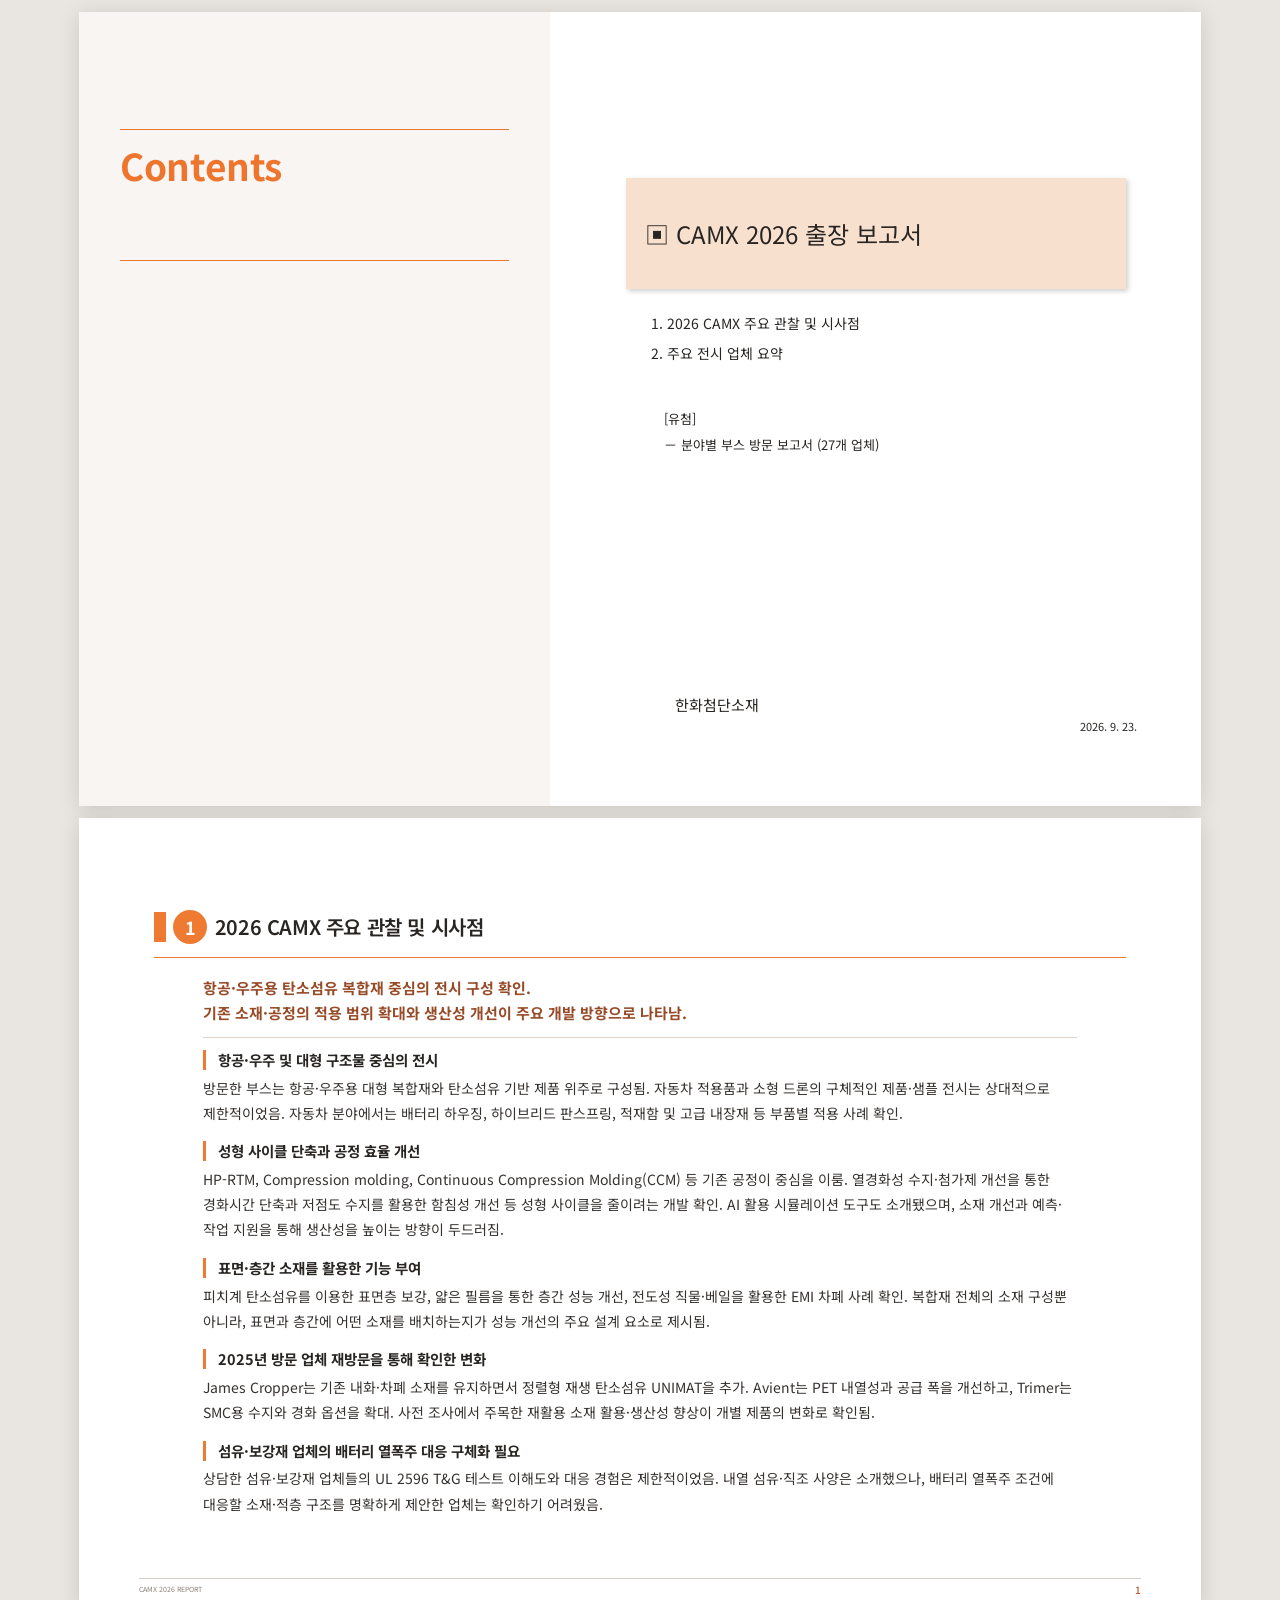
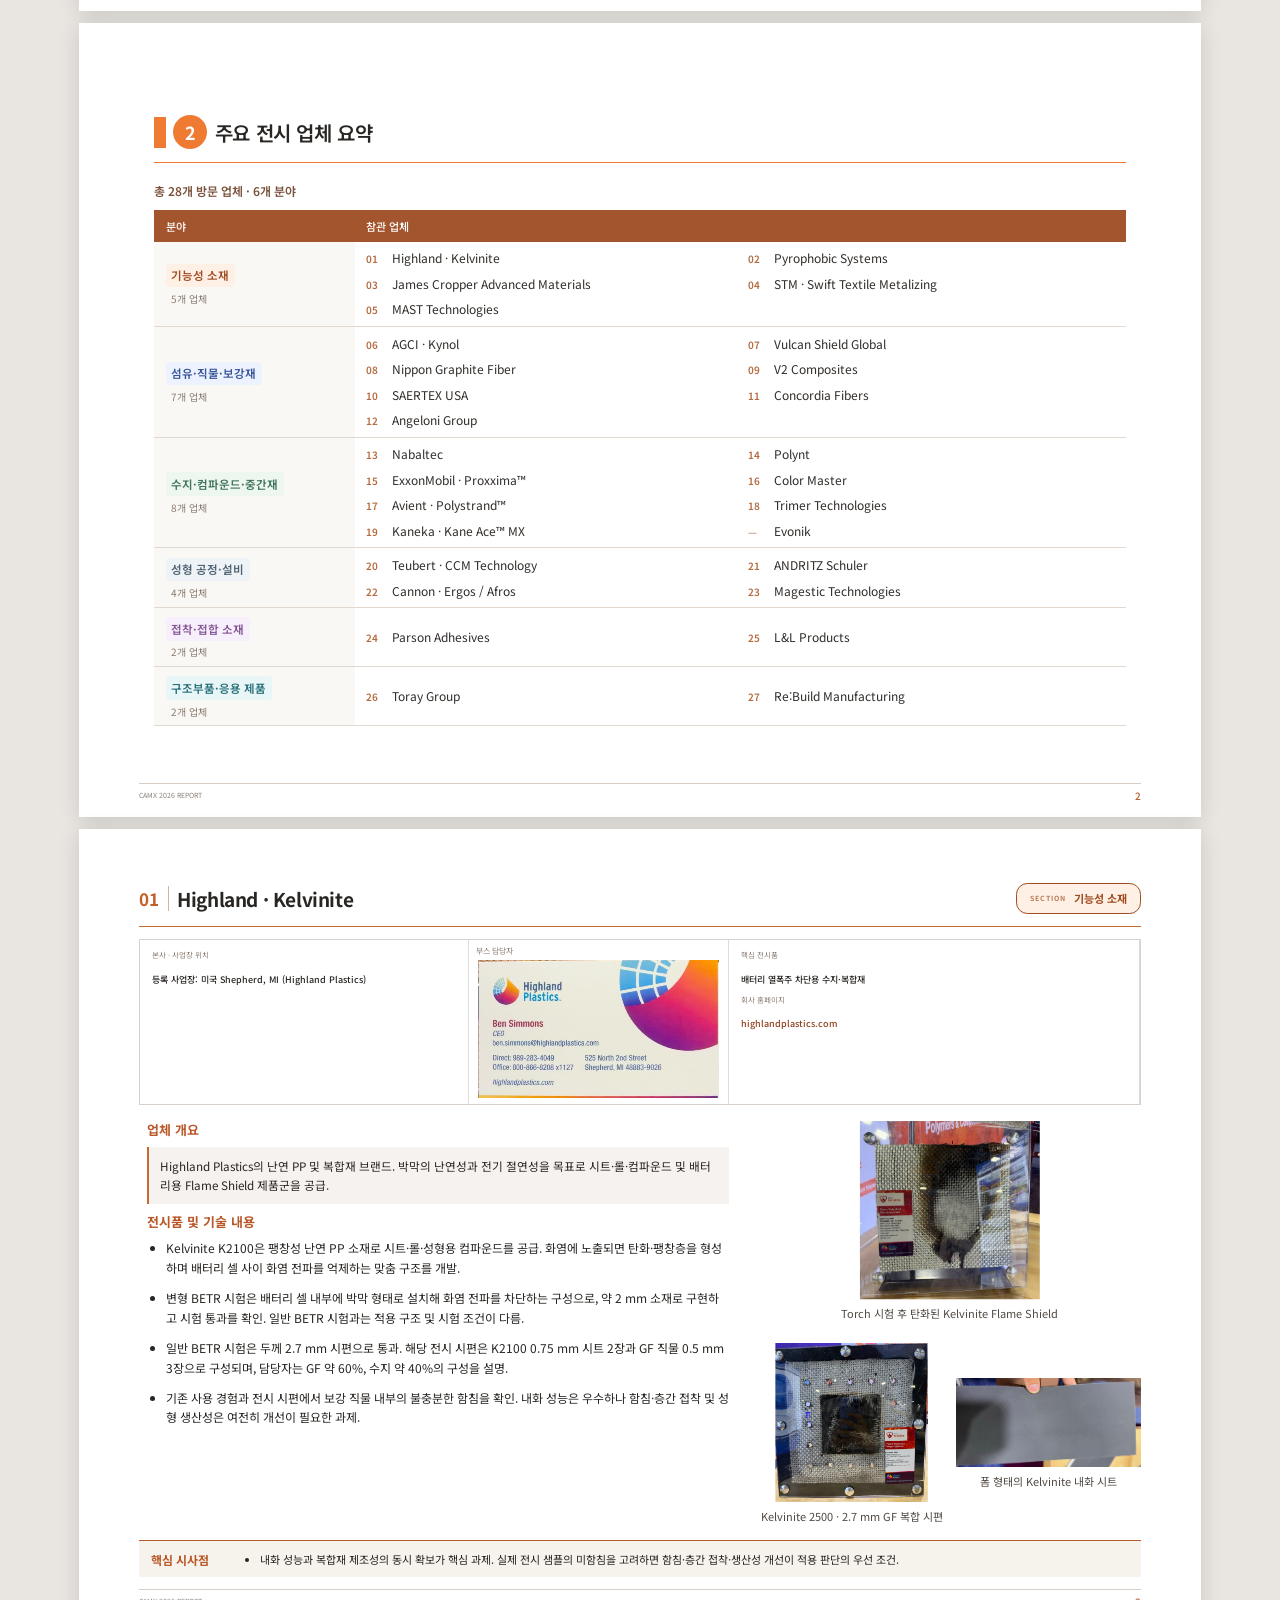
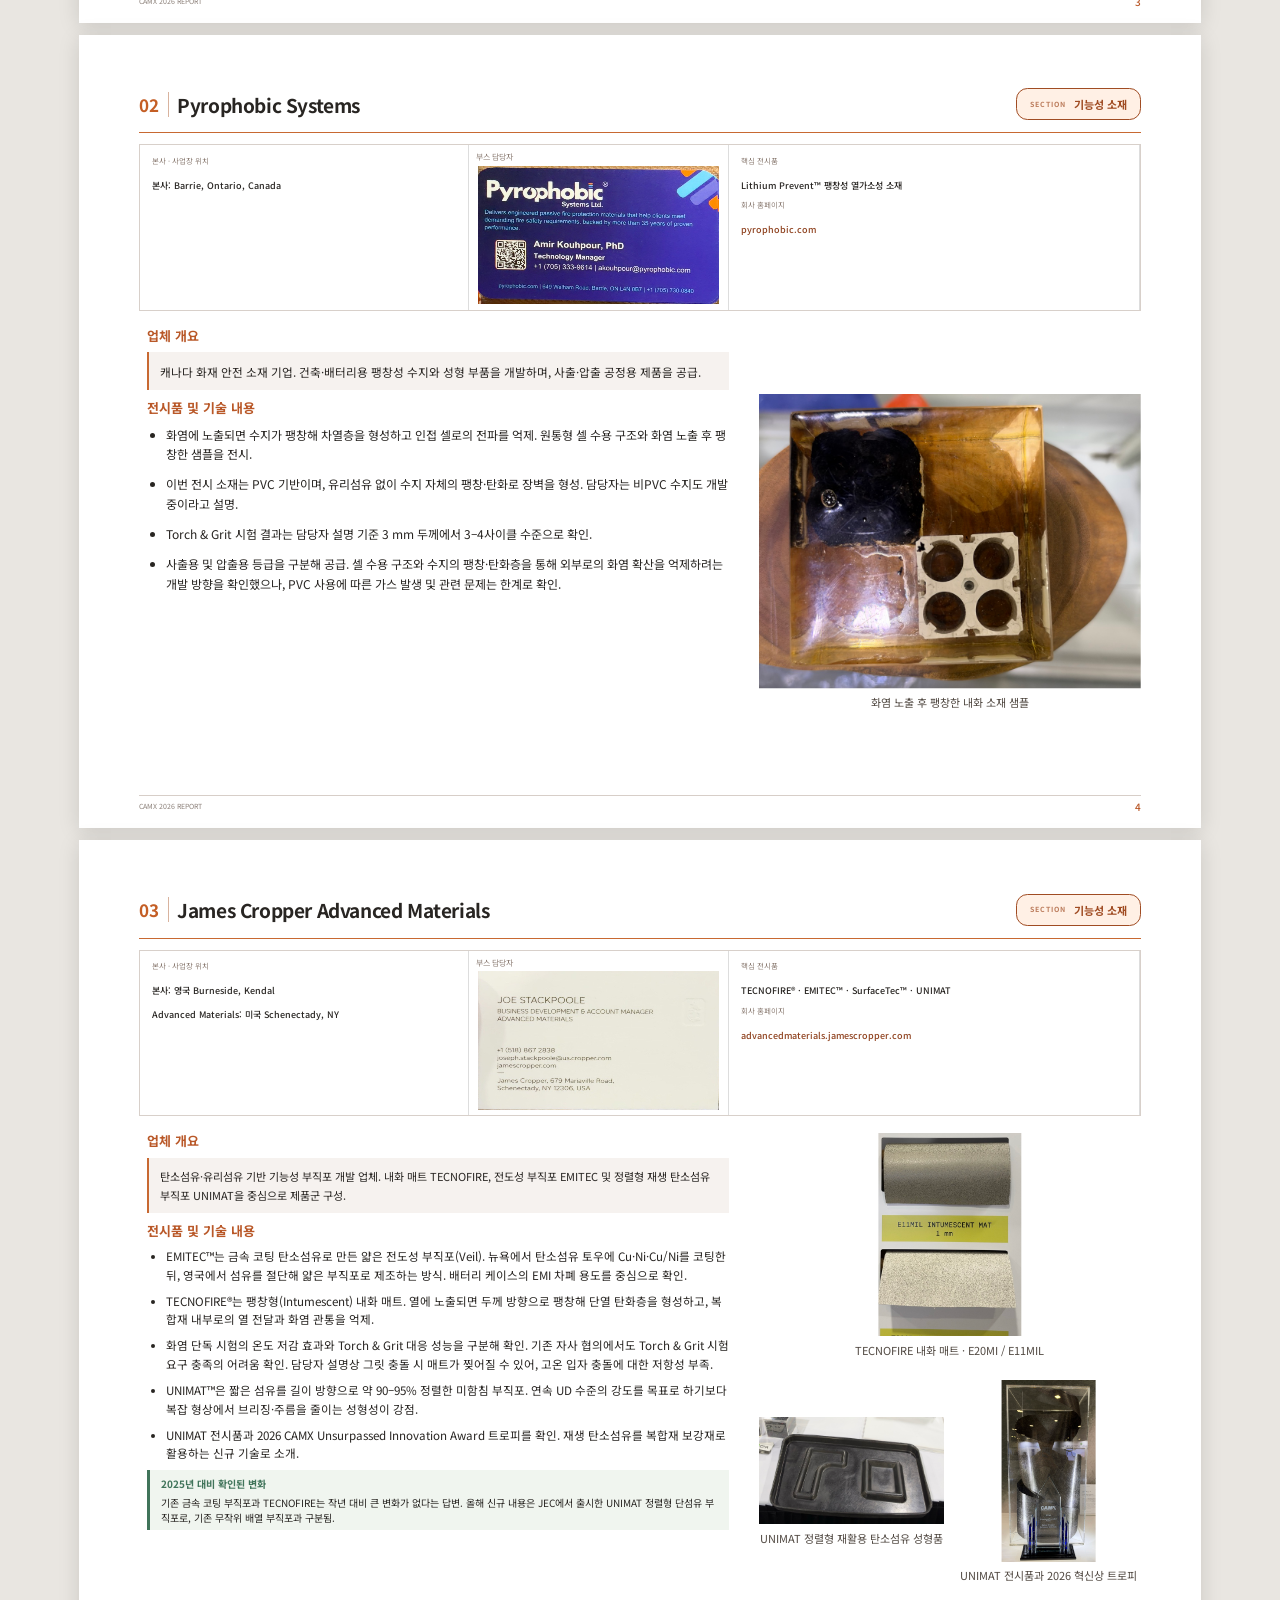
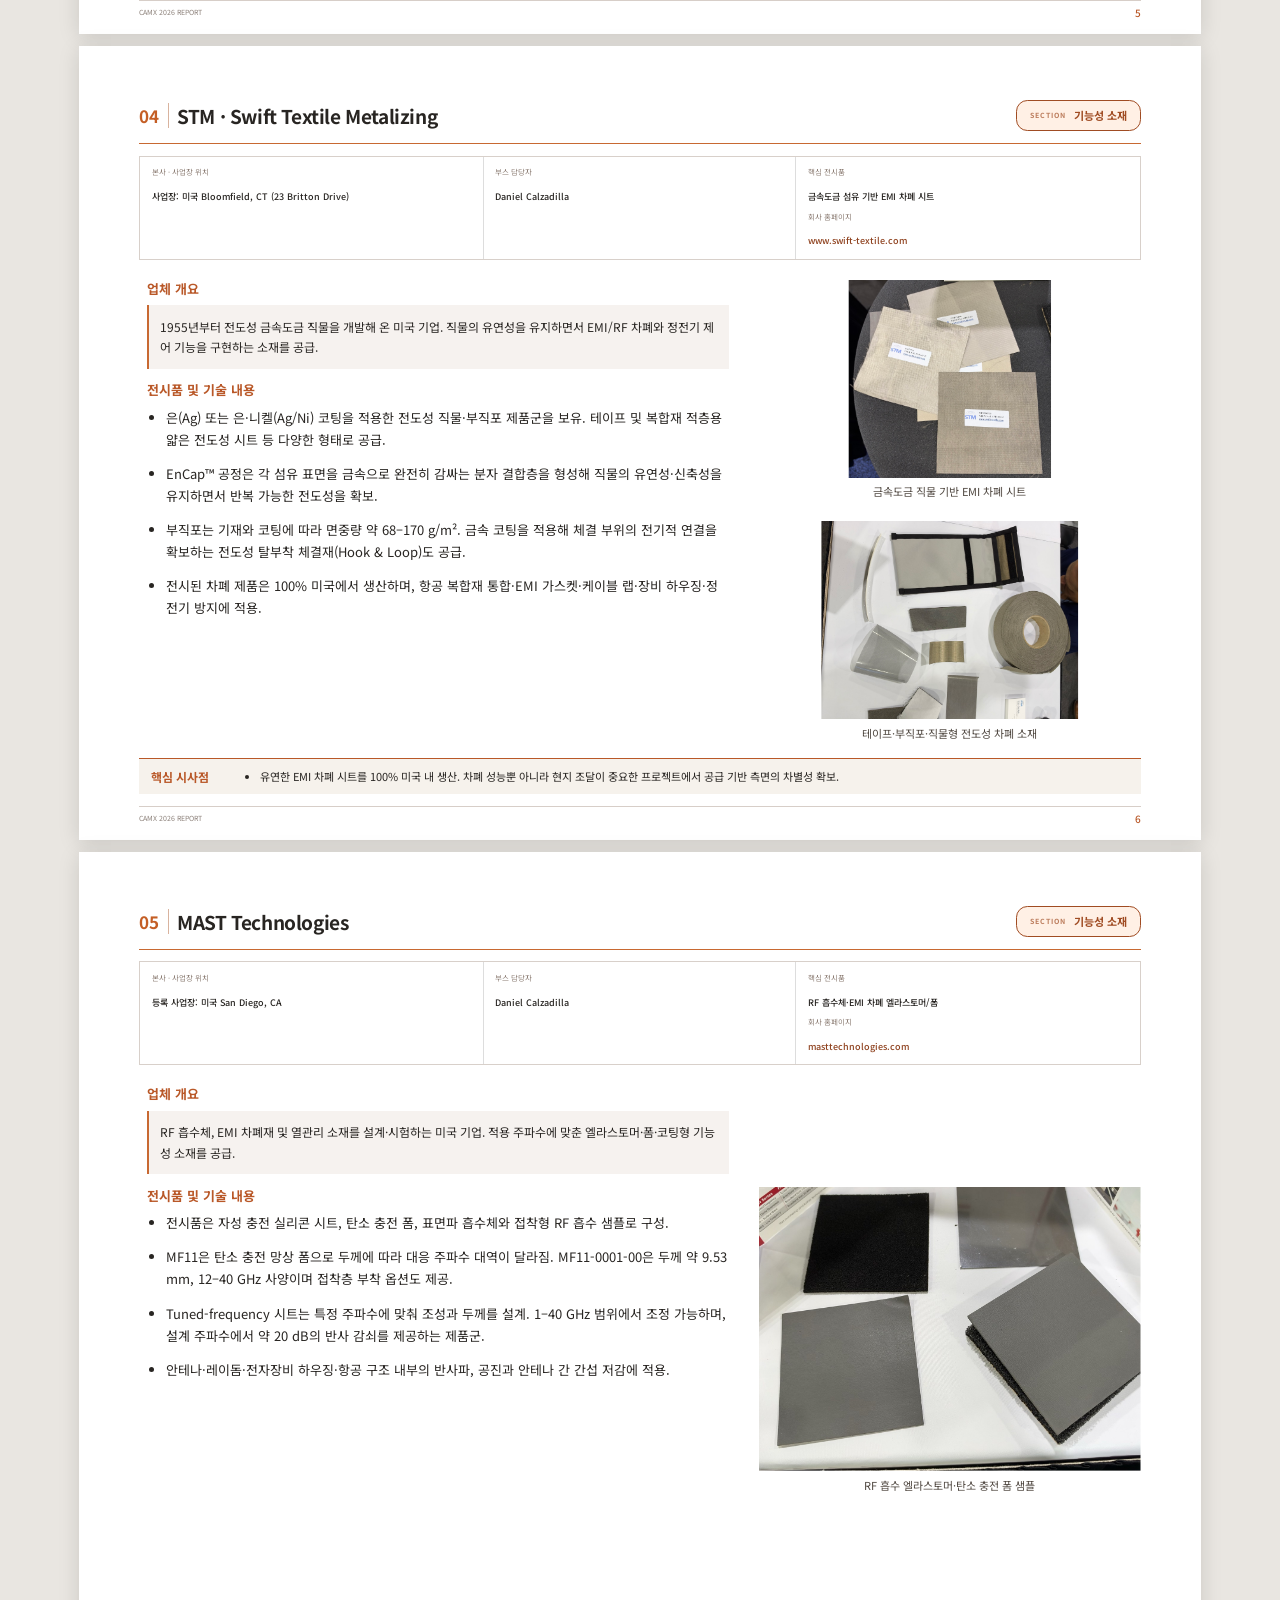
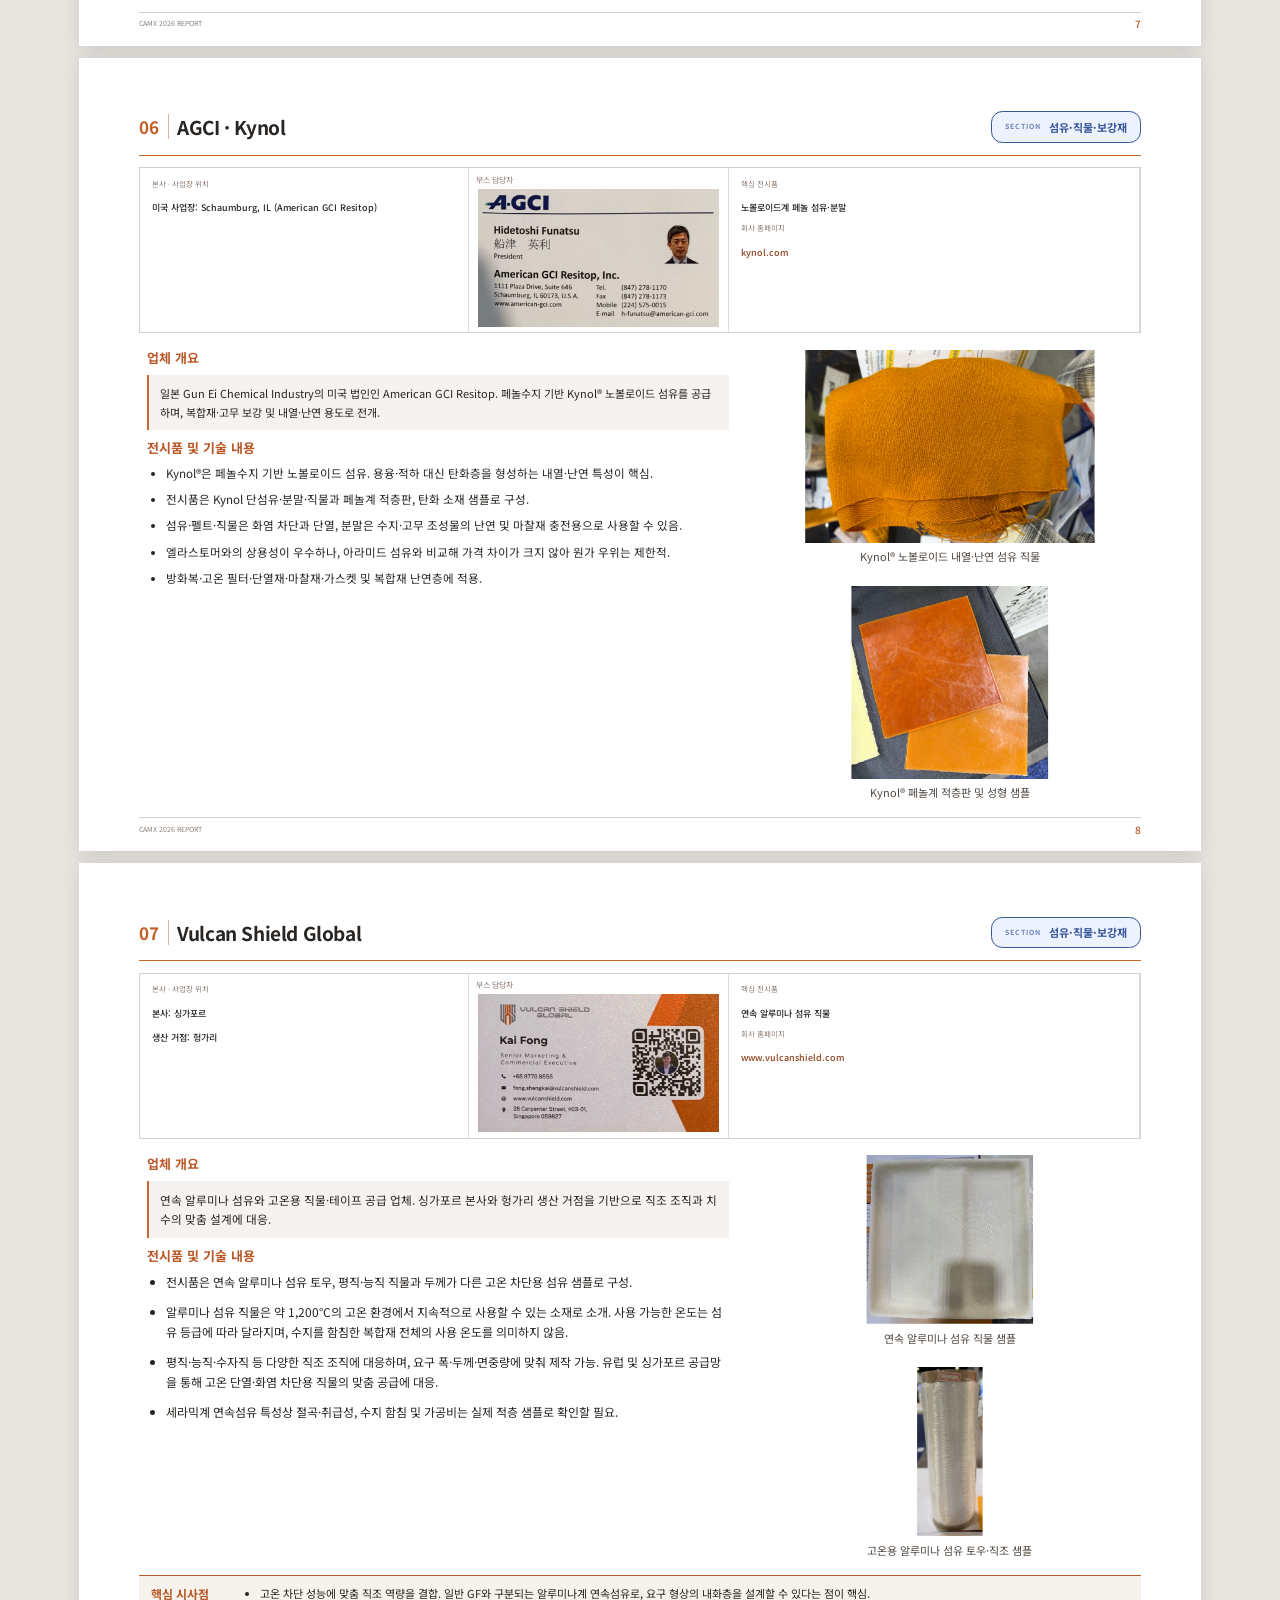
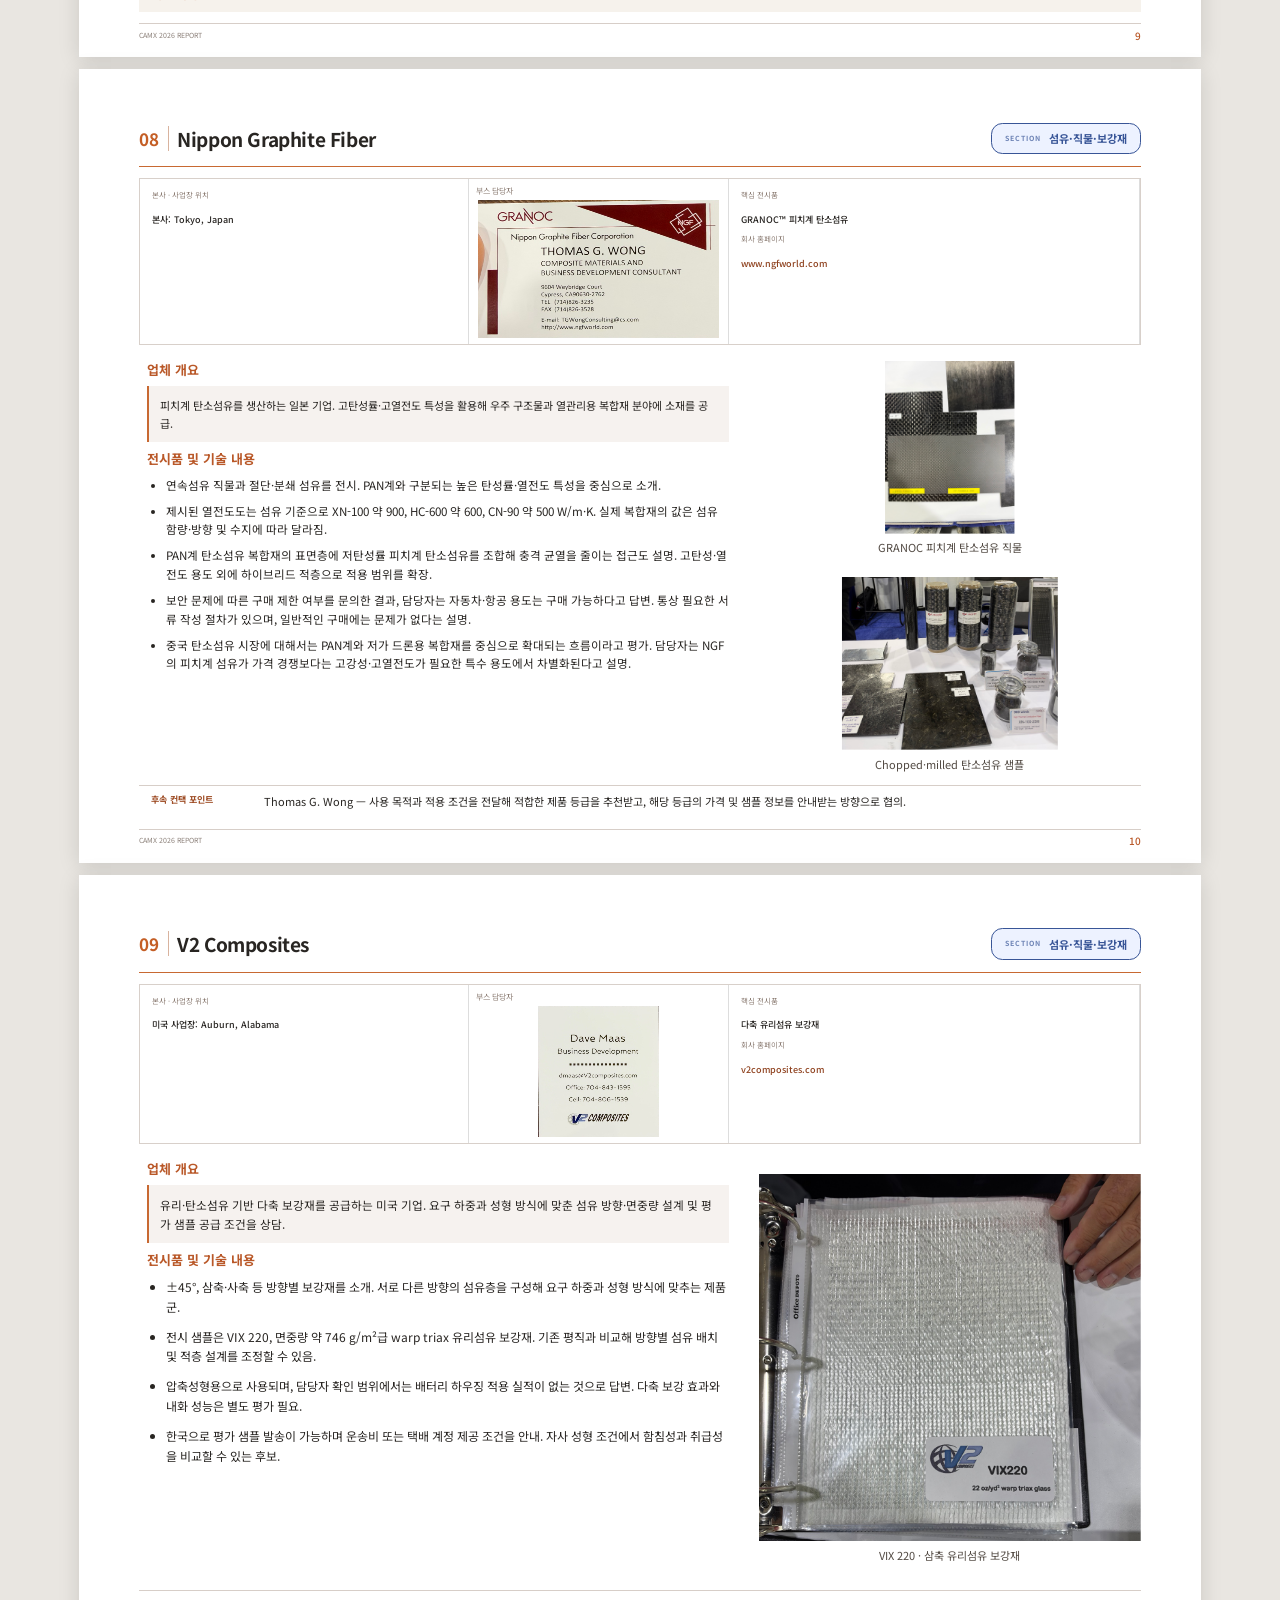
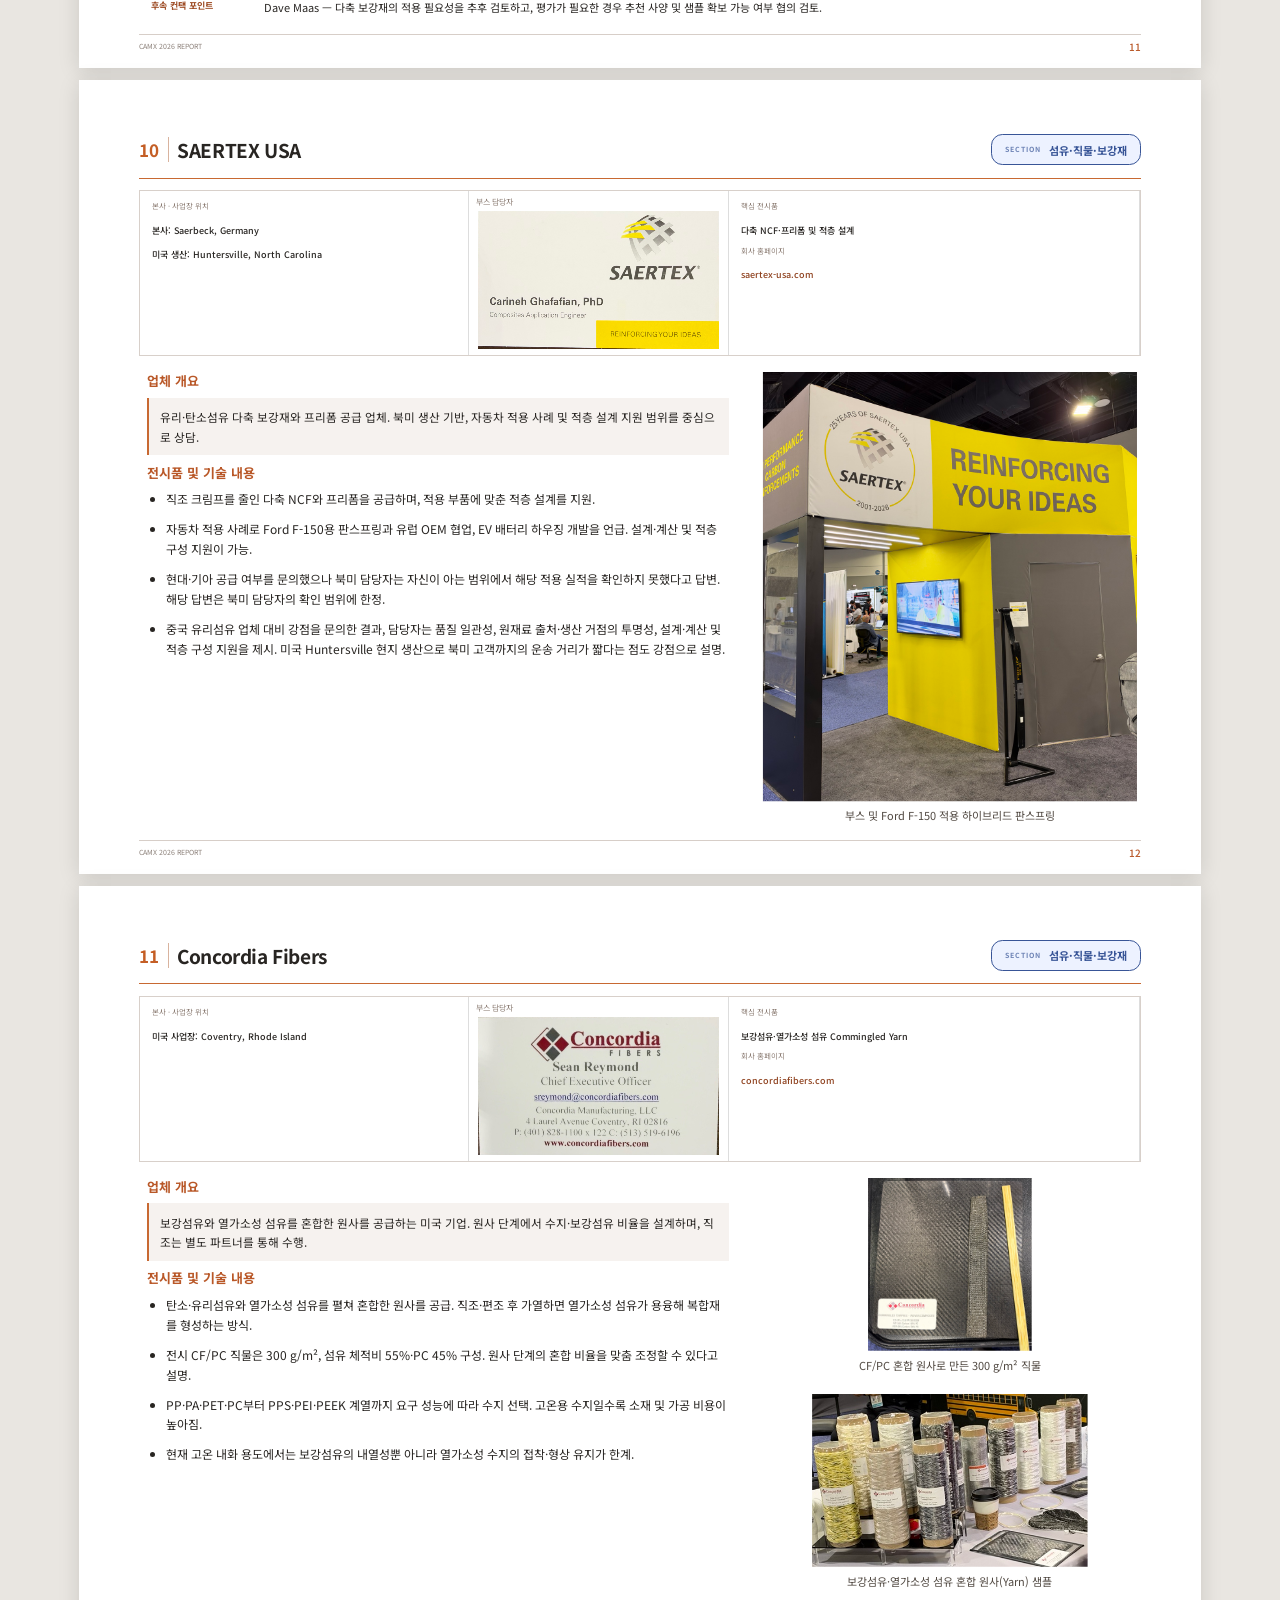
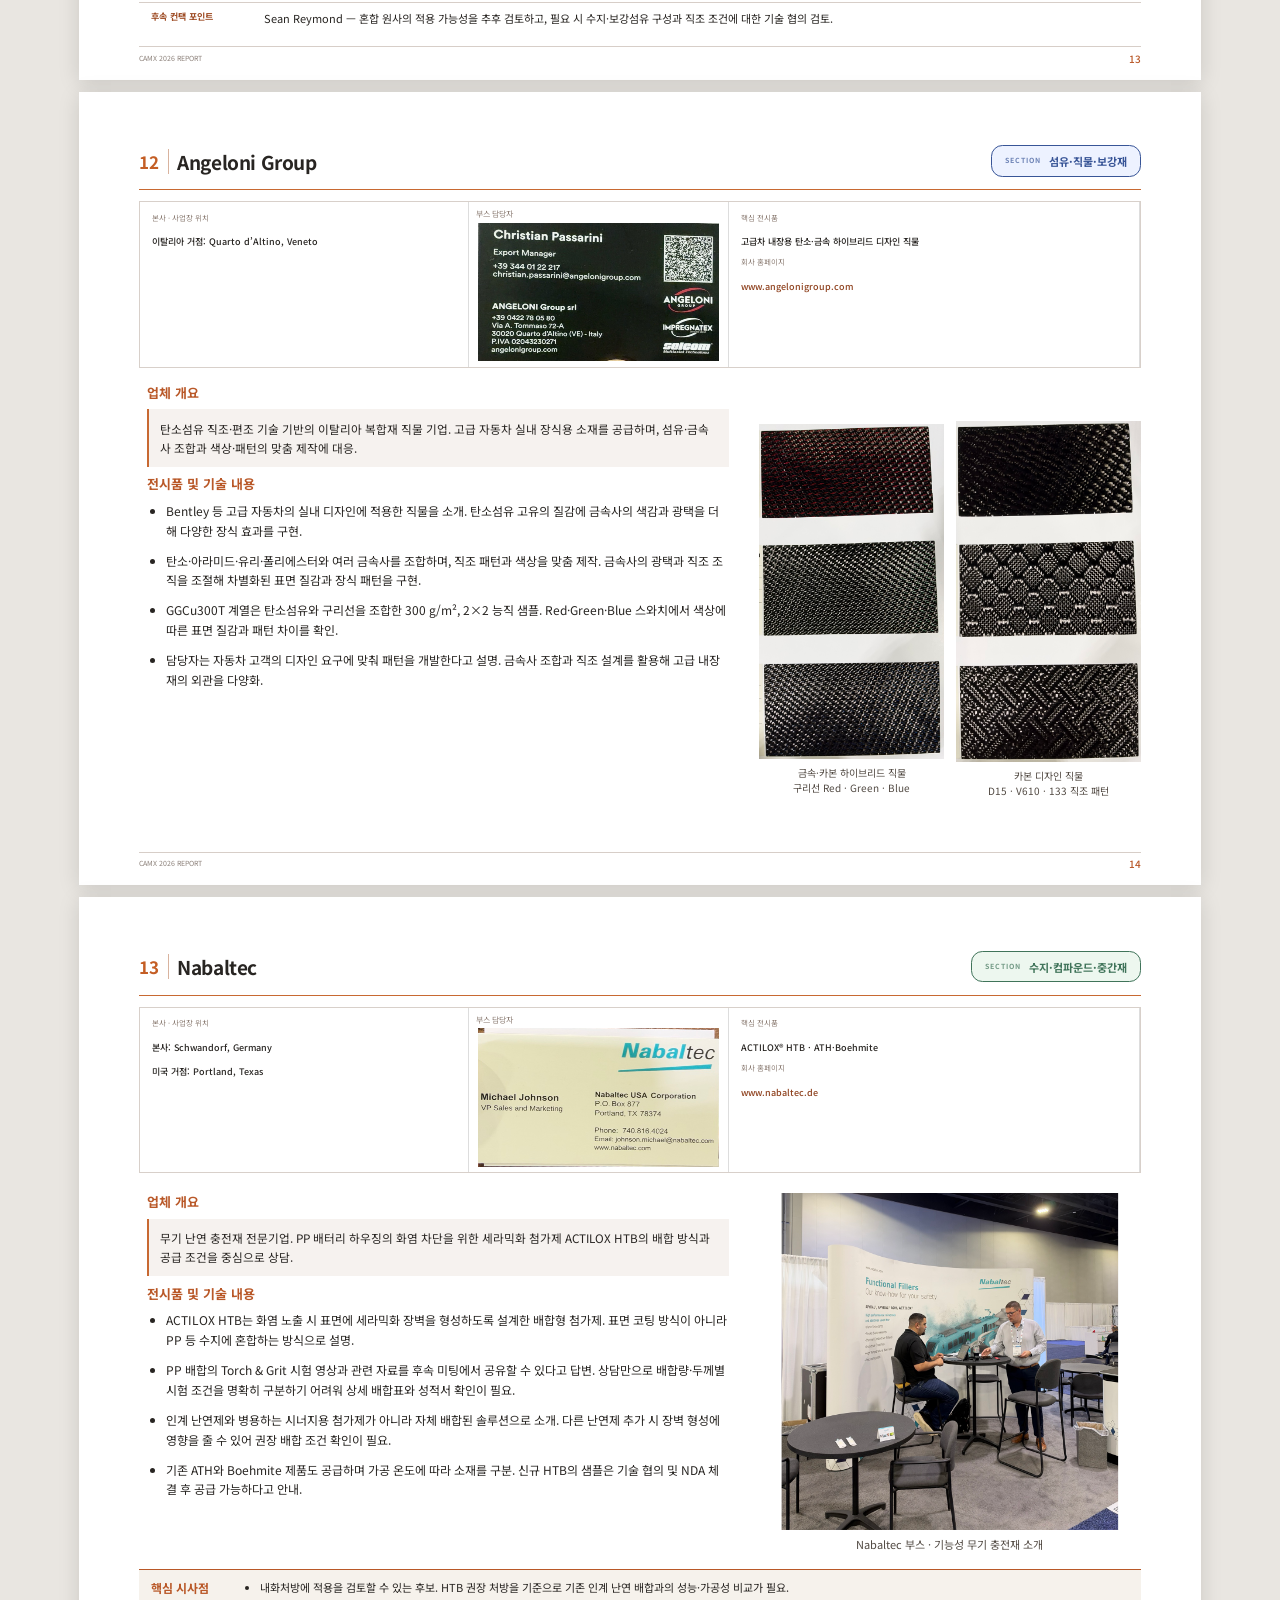
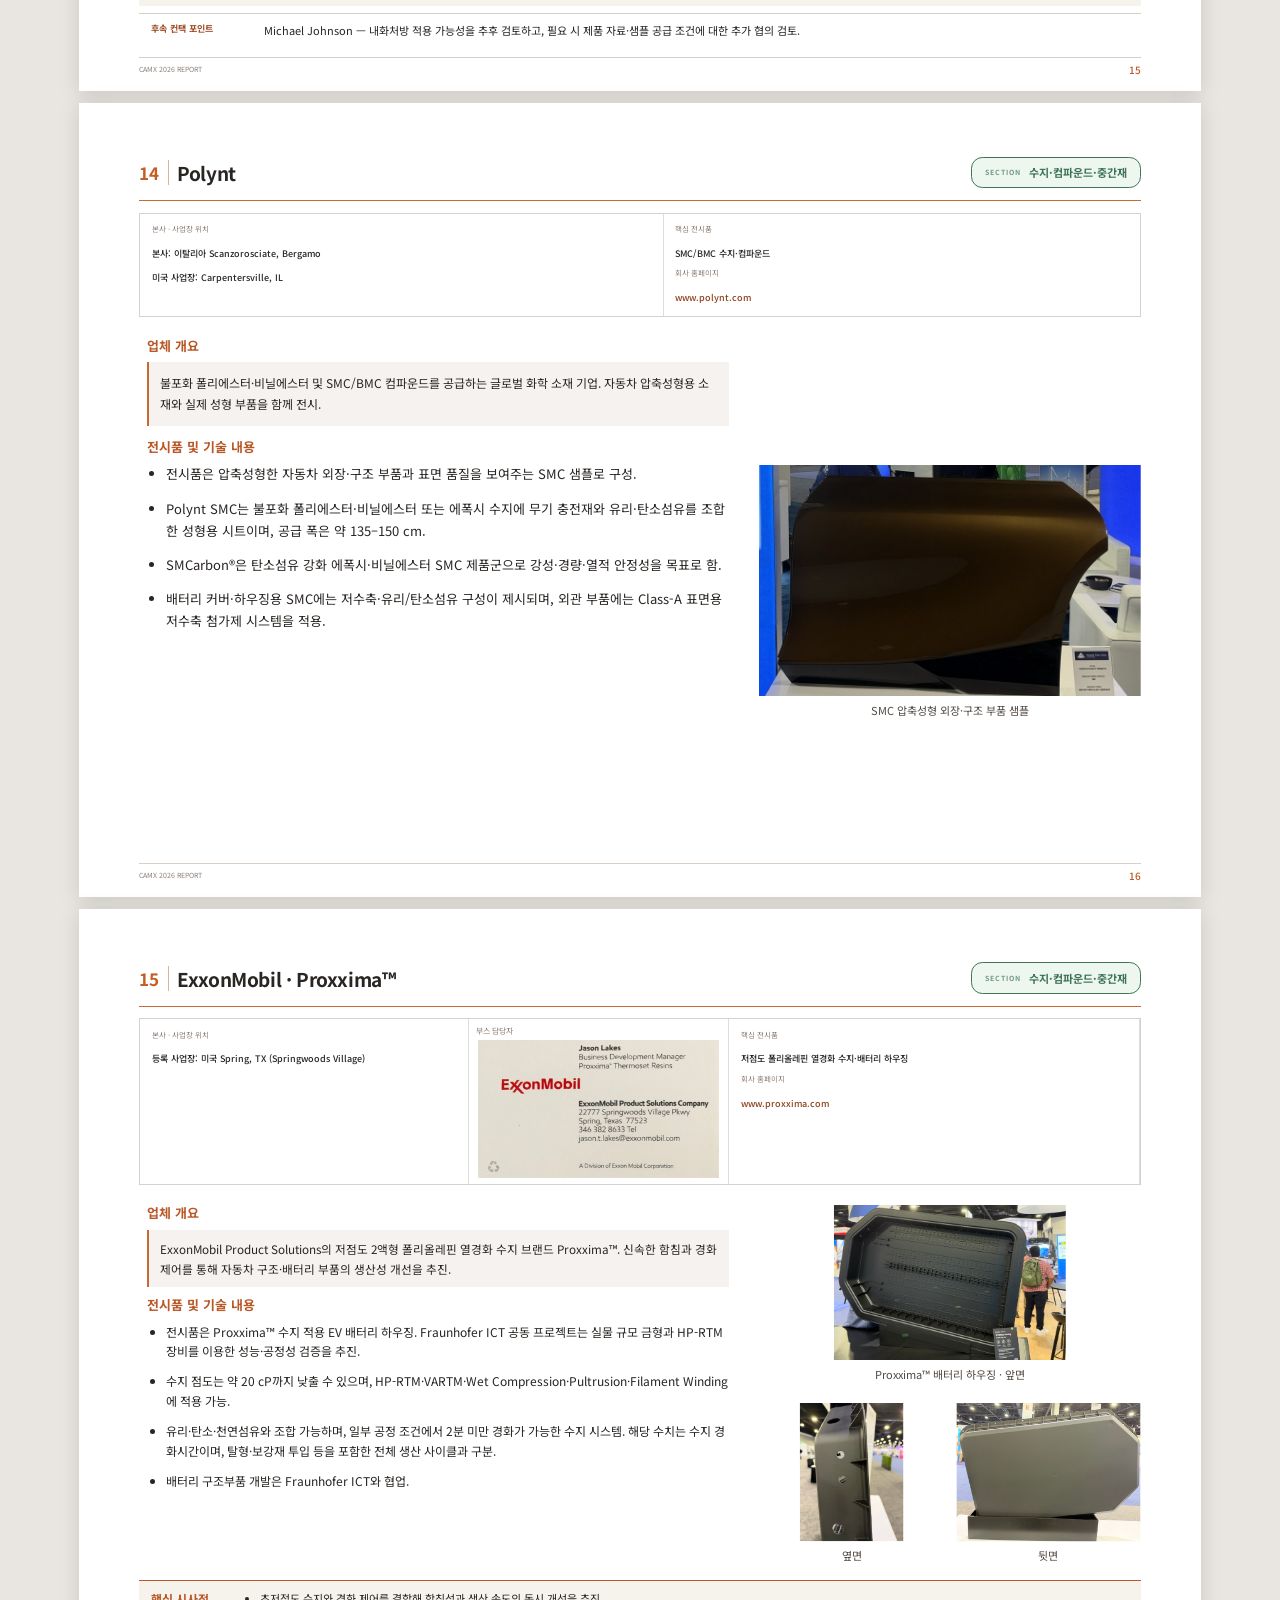
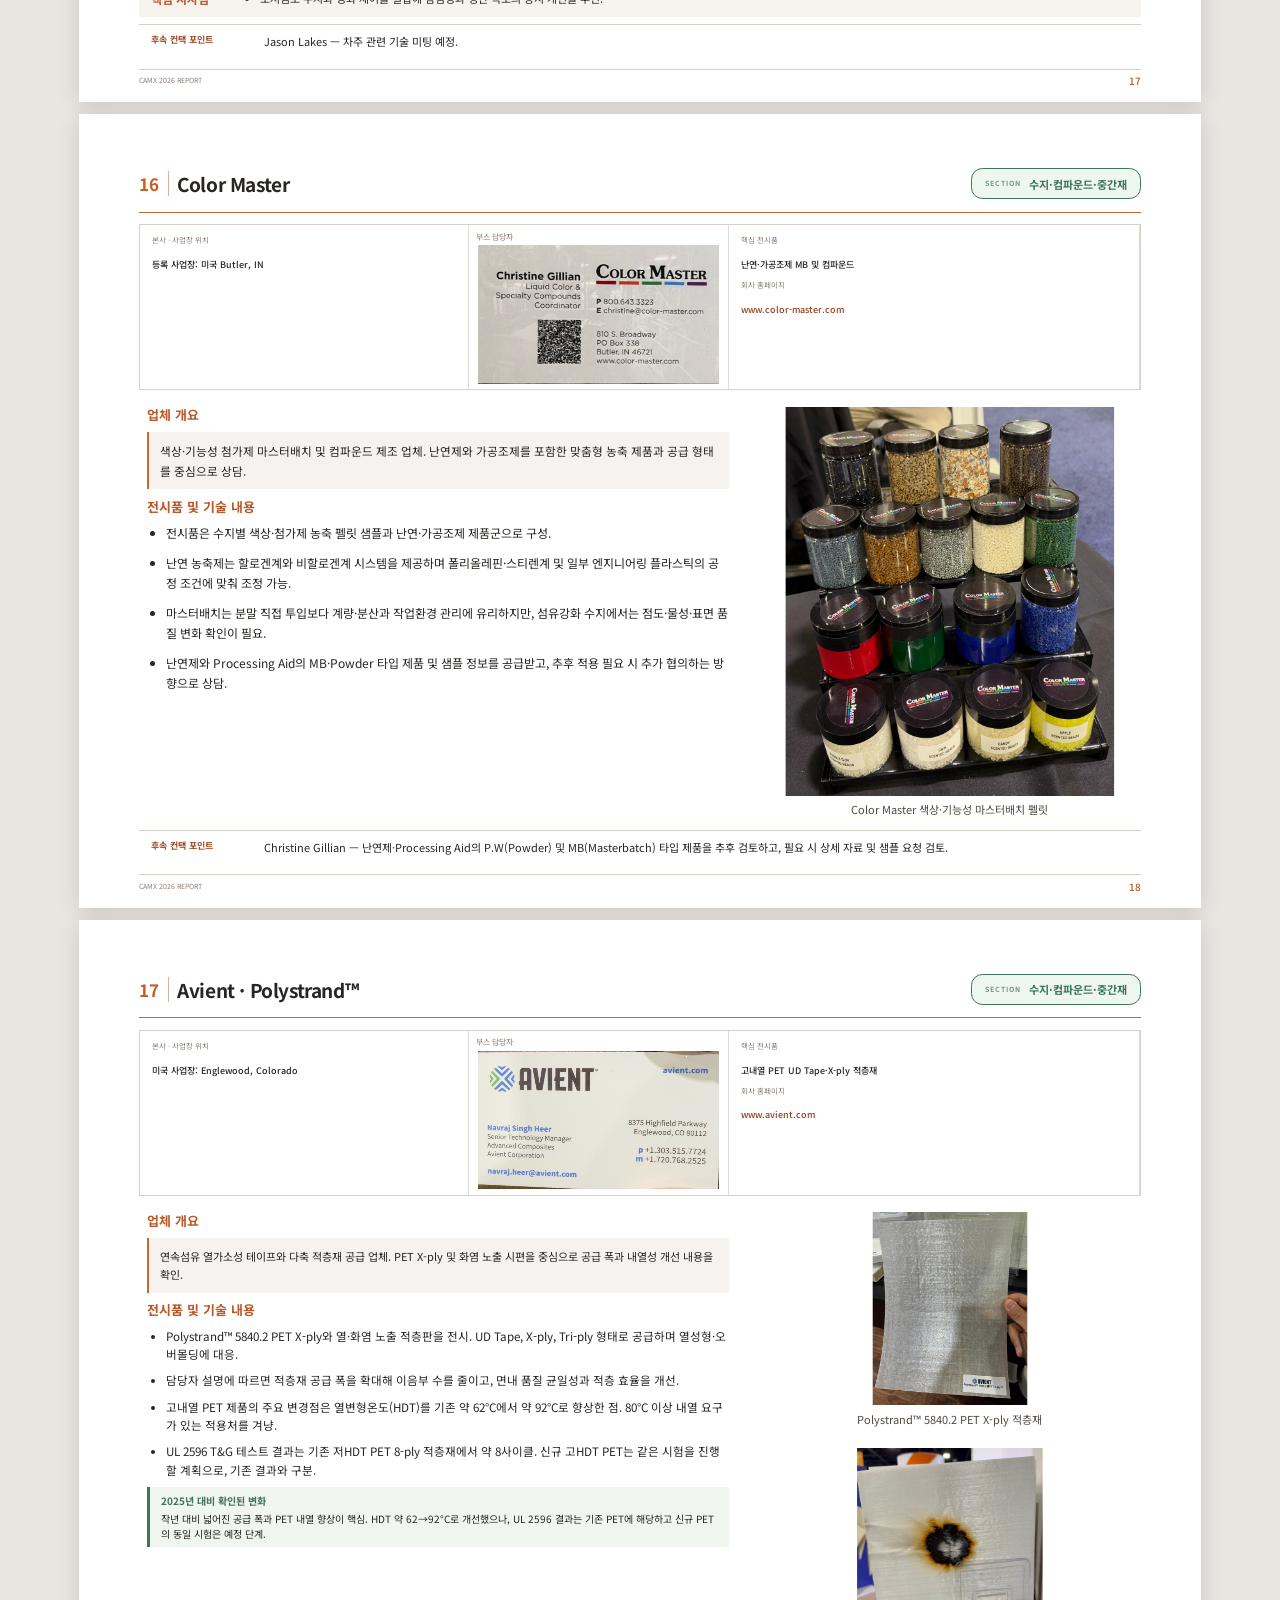
==== commit 42047f05: "Remove misattributed PP test statement from Avient" ====
--- a/report-2026/index.html
+++ b/report-2026/index.html
@@ -11,4 +11,4 @@
 구리선 Red · Green · Blue</figcaption></figure><figure><svg class="sample-photo" width="550.000" height="1013.333" viewBox="278.000 216.000 550.000 1013.333" role="img" aria-label="카본 디자인 직물
 D15 · V610 · 133 직조 패턴"><title>카본 디자인 직물
 D15 · V610 · 133 직조 패턴</title><defs><clipPath id="frame-IMG_0479"><rect x="278.000" y="216.000" width="550.000" height="1013.333"/></clipPath></defs><g clip-path="url(#frame-IMG_0479)"><image href="assets/day2/IMG_0479.jpeg" width="1000" height="1333.3333333333333"/></g></svg><figcaption>카본 디자인 직물
-D15 · V610 · 133 직조 패턴</figcaption></figure></div></div><footer>CAMX 2026 REPORT <span>14</span></footer></section><section class="page detail-page has-takeaway has-followup has-card" id="company-nabaltec"><header><span class="section-no">13</span><h1>Nabaltec</h1><span class="category theme-3"><small>SECTION</small>수지·컴파운드·중간재</span></header><div class="meta "><div><span>본사 · 사업장 위치</span><b>본사: Schwandorf, Germany<br>미국 거점: Portland, Texas</b></div><div class="card-meta"><span>부스 담당자</span><button class="card-button" type="button" aria-label="Michael Johnson 명함 크게 보기" onclick="openCard(this)"><div class="business-card" style="--card-ratio:1.75;--card-width:64mm;--card-scale:0.2418897637795276"><div class="card-scene" style="height:571.4285714285714px"><img src="assets/cards/nabaltec.jpg" alt="Michael Johnson 명함" style="transform:matrix3d(1.80811772672,0.0637265762605,0,-6.40774299718e-05,-0.0320335817726,1.69831325734,0,2.52785148608e-05,0,0,1,0,-439.870907754,-1044.23217548,0,1)"></div></div></button></div><div><span>핵심 전시품</span><b>ACTILOX® HTB · ATH·Boehmite</b><span class="contact-label">회사 홈페이지</span><b><a href="https://www.nabaltec.de">www.nabaltec.de</a></b></div></div><div class="detail-grid"><article><h2>업체 개요</h2><p class="company-profile">무기 난연 충전재 전문기업. PP 배터리 하우징의 화염 차단을 위한 세라믹화 첨가제 ACTILOX HTB의 배합 방식과 공급 조건을 중심으로 상담.</p><h2>전시품 및 기술 내용</h2><ul><li>ACTILOX HTB는 화염 노출 시 표면에 세라믹화 장벽을 형성하도록 설계한 배합형 첨가제. 표면 코팅 방식이 아니라 PP 등 수지에 혼합하는 방식으로 설명.</li><li>PP 배합의 Torch &amp; Grit 시험 영상과 관련 자료를 후속 미팅에서 공유할 수 있다고 답변. 상담만으로 배합량·두께별 시험 조건을 명확히 구분하기 어려워 상세 배합표와 성적서 확인이 필요.</li><li>인계 난연제와 병용하는 시너지용 첨가제가 아니라 자체 배합된 솔루션으로 소개. 다른 난연제 추가 시 장벽 형성에 영향을 줄 수 있어 권장 배합 조건 확인이 필요.</li><li>기존 ATH와 Boehmite 제품도 공급하며 가공 온도에 따라 소재를 구분. 신규 HTB의 샘플은 기술 협의 및 NDA 체결 후 공급 가능하다고 안내.</li></ul></article><div class="photos count-1"><figure><svg class="sample-photo" width="1000.000" height="1000.000" viewBox="0.000 333.333 1000.000 1000.000" role="img" aria-label="Nabaltec 부스 · 기능성 무기 충전재 소개"><title>Nabaltec 부스 · 기능성 무기 충전재 소개</title><defs><clipPath id="frame-IMG_0468"><rect x="0.000" y="333.333" width="1000.000" height="1000.000"/></clipPath></defs><g clip-path="url(#frame-IMG_0468)"><image href="assets/day2/IMG_0468.jpeg" width="1000" height="1333.3333333333333"/></g></svg><figcaption>Nabaltec 부스 · 기능성 무기 충전재 소개</figcaption></figure></div></div><div class="takeaway"><b>핵심 시사점</b><ul><li>내화처방에 적용을 검토할 수 있는 후보. HTB 권장 처방을 기준으로 기존 인계 난연 배합과의 성능·가공성 비교가 필요.</li></ul></div><div class="followup"><b>후속 컨택 포인트</b><p>Michael Johnson — 내화처방 적용 가능성을 추후 검토하고, 필요 시 제품 자료·샘플 공급 조건에 대한 추가 협의 검토.</p></div><footer>CAMX 2026 REPORT <span>15</span></footer></section><section class="page detail-page" id="company-polynt"><header><span class="section-no">14</span><h1>Polynt</h1><span class="category theme-3"><small>SECTION</small>수지·컴파운드·중간재</span></header><div class="meta no-contact"><div><span>본사 · 사업장 위치</span><b>본사: 이탈리아 Scanzorosciate, Bergamo<br>미국 사업장: Carpentersville, IL</b></div><div><span>핵심 전시품</span><b>SMC/BMC 수지·컴파운드</b><span class="contact-label">회사 홈페이지</span><b><a href="https://www.polynt.com">www.polynt.com</a></b></div></div><div class="detail-grid"><article><h2>업체 개요</h2><p class="company-profile">불포화 폴리에스터·비닐에스터 및 SMC/BMC 컴파운드를 공급하는 글로벌 화학 소재 기업. 자동차 압축성형용 소재와 실제 성형 부품을 함께 전시.</p><h2>전시품 및 기술 내용</h2><ul><li>전시품은 압축성형한 자동차 외장·구조 부품과 표면 품질을 보여주는 SMC 샘플로 구성.</li><li>Polynt SMC는 불포화 폴리에스터·비닐에스터 또는 에폭시 수지에 무기 충전재와 유리·탄소섬유를 조합한 성형용 시트이며, 공급 폭은 약 135–150 cm.</li><li>SMCarbon®은 탄소섬유 강화 에폭시·비닐에스터 SMC 제품군으로 강성·경량·열적 안정성을 목표로 함.</li><li>배터리 커버·하우징용 SMC에는 저수축·유리/탄소섬유 구성이 제시되며, 외관 부품에는 Class-A 표면용 저수축 첨가제 시스템을 적용.</li></ul></article><div class="photos count-1"><figure><svg class="sample-photo" width="930.000" height="563.125" viewBox="45.000 209.792 930.000 563.125" role="img" aria-label="SMC 압축성형 외장·구조 부품 샘플"><title>SMC 압축성형 외장·구조 부품 샘플</title><defs><clipPath id="frame-polynt-1"><rect x="45.000" y="209.792" width="930.000" height="563.125"/></clipPath></defs><g clip-path="url(#frame-polynt-1)"><image href="assets/polynt-1.jpg" width="1000" height="1104.1666666666667"/></g></svg><figcaption>SMC 압축성형 외장·구조 부품 샘플</figcaption></figure></div></div><footer>CAMX 2026 REPORT <span>16</span></footer></section><section class="page detail-page has-takeaway has-followup has-card" id="company-exxon"><header><span class="section-no">15</span><h1>ExxonMobil · Proxxima™</h1><span class="category theme-3"><small>SECTION</small>수지·컴파운드·중간재</span></header><div class="meta "><div><span>본사 · 사업장 위치</span><b>등록 사업장: 미국 Spring, TX (Springwoods Village)</b></div><div class="card-meta"><span>부스 담당자</span><button class="card-button" type="button" aria-label="Jason Lakes 명함 크게 보기" onclick="openCard(this)"><div class="business-card" style="--card-ratio:1.75;--card-width:64mm;--card-scale:0.2418897637795276"><div class="card-scene" style="height:571.4285714285714px"><img src="assets/cards/yesterday-original.jpg" alt="Jason Lakes 명함" style="transform:matrix3d(2.84305860811,0.0950564085395,0,9.10510898132e-05,0.0693428928808,2.86846691651,0,9.72348609716e-05,0,0,1,0,-370.335654523,-630.447650754,0,1)"></div></div></button></div><div><span>핵심 전시품</span><b>저점도 폴리올레핀 열경화 수지·배터리 하우징</b><span class="contact-label">회사 홈페이지</span><b><a href="https://www.proxxima.com">www.proxxima.com</a></b></div></div><div class="detail-grid"><article><h2>업체 개요</h2><p class="company-profile">ExxonMobil Product Solutions의 저점도 2액형 폴리올레핀 열경화 수지 브랜드 Proxxima™. 신속한 함침과 경화 제어를 통해 자동차 구조·배터리 부품의 생산성 개선을 추진.</p><h2>전시품 및 기술 내용</h2><ul><li>전시품은 Proxxima™ 수지 적용 EV 배터리 하우징. Fraunhofer ICT 공동 프로젝트는 실물 규모 금형과 HP-RTM 장비를 이용한 성능·공정성 검증을 추진.</li><li>수지 점도는 약 20 cP까지 낮출 수 있으며, HP-RTM·VARTM·Wet Compression·Pultrusion·Filament Winding에 적용 가능.</li><li>유리·탄소·천연섬유와 조합 가능하며, 일부 공정 조건에서 2분 미만 경화가 가능한 수지 시스템. 해당 수치는 수지 경화시간이며, 탈형·보강재 투입 등을 포함한 전체 생산 사이클과 구분.</li><li>배터리 구조부품 개발은 Fraunhofer ICT와 협업.</li></ul></article><div class="photos count-3"><figure><svg class="sample-photo" width="965.000" height="646.667" viewBox="15.000 486.667 965.000 646.667" role="img" aria-label="Proxxima™ 배터리 하우징 · 앞면"><title>Proxxima™ 배터리 하우징 · 앞면</title><defs><clipPath id="frame-exxon-1"><rect x="15.000" y="486.667" width="965.000" height="646.667"/></clipPath></defs><g clip-path="url(#frame-exxon-1)"><image href="assets/exxon-1.jpg" width="1000" height="1333.3333333333333"/></g></svg><figcaption>Proxxima™ 배터리 하우징 · 앞면</figcaption></figure><figure><svg class="sample-photo" width="1000.000" height="1333.333" viewBox="0.000 0.000 1000.000 1333.333" role="img" aria-label="옆면"><title>옆면</title><defs><clipPath id="frame-exxon-2"><rect x="0.000" y="0.000" width="1000.000" height="1333.333"/></clipPath></defs><g clip-path="url(#frame-exxon-2)"><image href="assets/exxon-2.jpg" width="1000" height="1333.3333333333333"/></g></svg><figcaption>옆면</figcaption></figure><figure><svg class="sample-photo" width="975.000" height="733.333" viewBox="25.000 293.333 975.000 733.333" role="img" aria-label="뒷면"><title>뒷면</title><defs><clipPath id="frame-exxon-3"><rect x="25.000" y="293.333" width="975.000" height="733.333"/></clipPath></defs><g clip-path="url(#frame-exxon-3)"><image href="assets/exxon-3.jpg" width="1000" height="1333.3333333333333"/></g></svg><figcaption>뒷면</figcaption></figure></div></div><div class="takeaway"><b>핵심 시사점</b><ul><li>초저점도 수지와 경화 제어를 결합해 함침성과 생산 속도의 동시 개선을 추진.</li></ul></div><div class="followup"><b>후속 컨택 포인트</b><p>Jason Lakes — 차주 관련 기술 미팅 예정.</p></div><footer>CAMX 2026 REPORT <span>17</span></footer></section><section class="page detail-page has-followup has-card" id="company-color"><header><span class="section-no">16</span><h1>Color Master</h1><span class="category theme-3"><small>SECTION</small>수지·컴파운드·중간재</span></header><div class="meta "><div><span>본사 · 사업장 위치</span><b>등록 사업장: 미국 Butler, IN</b></div><div class="card-meta"><span>부스 담당자</span><button class="card-button" type="button" aria-label="Christine Gillian 명함 크게 보기" onclick="openCard(this)"><div class="business-card" style="--card-ratio:1.75;--card-width:64mm;--card-scale:0.2418897637795276"><div class="card-scene" style="height:571.4285714285714px"><img src="assets/cards/yesterday-original.jpg" alt="Christine Gillian 명함" style="transform:matrix3d(2.7134635807,0.0625793173236,0,5.57579324877e-05,-9.71445146547e-17,2.7847796209,0,4.42950941369e-05,0,0,1,0,-1404.33641457,-596.264701502,0,1)"></div></div></button></div><div><span>핵심 전시품</span><b>난연·가공조제 MB 및 컴파운드</b><span class="contact-label">회사 홈페이지</span><b><a href="https://www.color-master.com">www.color-master.com</a></b></div></div><div class="detail-grid"><article><h2>업체 개요</h2><p class="company-profile">색상·기능성 첨가제 마스터배치 및 컴파운드 제조 업체. 난연제와 가공조제를 포함한 맞춤형 농축 제품과 공급 형태를 중심으로 상담.</p><h2>전시품 및 기술 내용</h2><ul><li>전시품은 수지별 색상·첨가제 농축 펠릿 샘플과 난연·가공조제 제품군으로 구성.</li><li>난연 농축제는 할로겐계와 비할로겐계 시스템을 제공하며 폴리올레핀·스티렌계 및 일부 엔지니어링 플라스틱의 공정 조건에 맞춰 조정 가능.</li><li>마스터배치는 분말 직접 투입보다 계량·분산과 작업환경 관리에 유리하지만, 섬유강화 수지에서는 점도·물성·표면 품질 변화 확인이 필요.</li><li>난연제와 Processing Aid의 MB·Powder 타입 제품 및 샘플 정보를 공급받고, 추후 적용 필요 시 추가 협의하는 방향으로 상담.</li></ul></article><div class="photos count-1"><figure><svg class="sample-photo" width="760.000" height="900.000" viewBox="95.000 393.333 760.000 900.000" role="img" aria-label="Color Master 색상·기능성 마스터배치 펠릿"><title>Color Master 색상·기능성 마스터배치 펠릿</title><defs><clipPath id="frame-color-1"><rect x="95.000" y="393.333" width="760.000" height="900.000"/></clipPath></defs><g clip-path="url(#frame-color-1)"><image href="assets/color-1.jpg" width="1000" height="1333.3333333333333"/></g></svg><figcaption>Color Master 색상·기능성 마스터배치 펠릿</figcaption></figure></div></div><div class="followup"><b>후속 컨택 포인트</b><p>Christine Gillian — 난연제·Processing Aid의 P.W(Powder) 및 MB(Masterbatch) 타입 제품을 추후 검토하고, 필요 시 상세 자료 및 샘플 요청 검토.</p></div><footer>CAMX 2026 REPORT <span>18</span></footer></section><section class="page detail-page dense has-card" id="company-avient"><header><span class="section-no">17</span><h1>Avient · Polystrand™</h1><span class="category theme-3"><small>SECTION</small>수지·컴파운드·중간재</span></header><div class="meta "><div><span>본사 · 사업장 위치</span><b>미국 사업장: Englewood, Colorado</b></div><div class="card-meta"><span>부스 담당자</span><button class="card-button" type="button" aria-label="Navraj Singh Heer 명함 크게 보기" onclick="openCard(this)"><div class="business-card" style="--card-ratio:1.75;--card-width:64mm;--card-scale:0.2418897637795276"><div class="card-scene" style="height:571.4285714285714px"><img src="assets/cards/avient.jpg" alt="Navraj Singh Heer 명함" style="transform:matrix3d(1.26576405289,-0.0226140542536,0,-5.63089101258e-05,-0.0204469577774,1.24659974073,0,-6.18945828236e-05,0,0,1,0,-67.9033731141,-488.972388098,0,1)"></div></div></button></div><div><span>핵심 전시품</span><b>고내열 PET UD Tape·X-ply 적층재</b><span class="contact-label">회사 홈페이지</span><b><a href="https://www.avient.com/composites">www.avient.com</a></b></div></div><div class="detail-grid"><article><h2>업체 개요</h2><p class="company-profile">연속섬유 열가소성 테이프와 다축 적층재 공급 업체. PET X-ply 및 화염 노출 시편을 중심으로 공급 폭과 내열성 개선 내용을 확인.</p><h2>전시품 및 기술 내용</h2><ul><li>Polystrand™ 5840.2 PET X-ply와 열·화염 노출 적층판을 전시. UD Tape, X-ply, Tri-ply 형태로 공급하며 열성형·오버몰딩에 대응.</li><li>담당자 설명에 따르면 적층재 공급 폭을 확대해 이음부 수를 줄이고, 면내 품질 균일성과 적층 효율을 개선.</li><li>고내열 PET 제품의 주요 변경점은 열변형온도(HDT)를 기존 약 62°C에서 약 92°C로 향상한 점. 80°C 이상 내열 요구가 있는 적용처를 겨냥.</li><li>UL 2596 T&amp;G 테스트 결과는 기존 저HDT PET 8-ply 적층재에서 약 8사이클. 신규 고HDT PET는 같은 시험을 진행할 계획으로, 기존 결과와 구분.</li><li>PP 단독 적층재의 동일 시험 실적은 제시하지 않았으나, 고난연 PP 컴파운드를 PP 적층재 위에 오버몰딩한 구성은 약 6–7사이클 관통 억제 경험을 설명.</li></ul><div class="comparison"><b>2025년 대비 확인된 변화</b>작년 대비 넓어진 공급 폭과 PET 내열 향상이 핵심. HDT 약 62→92°C로 개선했으나, UL 2596 결과는 기존 PET에 해당하고 신규 PET의 동일 시험은 예정 단계.</div></article><div class="photos count-2"><figure><svg class="sample-photo" width="995.000" height="1240.000" viewBox="0.000 73.333 995.000 1240.000" role="img" aria-label="Polystrand™ 5840.2 PET X-ply 적층재"><title>Polystrand™ 5840.2 PET X-ply 적층재</title><defs><clipPath id="frame-IMG_0436"><rect x="0.000" y="73.333" width="995.000" height="1240.000"/></clipPath></defs><g clip-path="url(#frame-IMG_0436)"><image href="assets/day2/IMG_0436.jpeg" width="1000" height="1333.3333333333333"/></g></svg><figcaption>Polystrand™ 5840.2 PET X-ply 적층재</figcaption></figure><figure><svg class="sample-photo" width="885.000" height="920.000" viewBox="55.000 193.333 885.000 920.000" role="img" aria-label="열·화염 노출 후 PET 복합재 샘플"><title>열·화염 노출 후 PET 복합재 샘플</title><defs><clipPath id="frame-IMG_0437"><rect x="55.000" y="193.333" width="885.000" height="920.000"/></clipPath></defs><g clip-path="url(#frame-IMG_0437)"><image href="assets/day2/IMG_0437.jpeg" width="1000" height="1333.3333333333333"/></g></svg><figcaption>열·화염 노출 후 PET 복합재 샘플</figcaption></figure></div></div><footer>CAMX 2026 REPORT <span>19</span></footer></section><section class="page detail-page dense has-card" id="company-trimer"><header><span class="section-no">18</span><h1>Trimer Technologies</h1><span class="category theme-3"><small>SECTION</small>수지·컴파운드·중간재</span></header><div class="meta "><div><span>본사 · 사업장 위치</span><b>미국 사업장: Plymouth, Michigan</b></div><div class="card-meta"><span>부스 담당자</span><button class="card-button" type="button" aria-label="Henry A. Sodano 명함 크게 보기" onclick="openCard(this)"><div class="business-card" style="--card-ratio:1.75;--card-width:64mm;--card-scale:0.2418897637795276"><div class="card-scene" style="height:571.4285714285714px"><img src="assets/cards/trimer.jpg" alt="Henry A. Sodano 명함" style="transform:matrix3d(1.5263060566,0.0653029658695,0,3.66592427883e-07,-0.0158990214229,1.57660017599,0,6.7841558928e-05,0,0,1,0,-198.123005625,-795.013854821,0,1)"></div></div></button></div><div><span>핵심 전시품</span><b>HARP SMC11·Rapid20/P30</b><span class="contact-label">회사 홈페이지</span><b><a href="https://www.trimer-tech.com">www.trimer-tech.com</a></b></div></div><div class="detail-grid"><article><h2>업체 개요</h2><p class="company-profile">SMC/BMC, RTM 및 연속 성형용 고내열 열경화 수지 개발 업체. 재방문 상담을 통해 신규 SMC용 수지와 RTM용 경화 조건의 확대 내용을 확인.</p><h2>전시품 및 기술 내용</h2><ul><li>전시 실물은 탄소섬유 BMC 성형 샘플. SMC 실물은 미전시했으며, SMC11의 성능은 제품 사양으로 확인.</li><li>HARP SMC11은 스티렌을 사용하지 않는 구조용 SMC/BMC 수지. 유리섬유 55 wt%, 프레스 경화 5분 조건의 예시에서 Tg 191°C, 굴곡강도 약 459 MPa를 제시.</li><li>HARP Rapid20/P30은 신속 경화 RTM용 수지. DMA 평가 시편의 경화 조건은 85°C·15분이며 후경화는 미실시. 물성 비교 시 경화 온도·시간 조건의 구분이 필요.</li><li>담당자는 기존 L 계열을 대체한 것이 아니라 경화 조건을 조정한 라인업과 SMC용 소재를 추가한 것이라고 설명. 자동차와 항공용으로 공정별 수지 선택 폭을 넓히는 방향.</li></ul><div class="comparison"><b>2025년 대비 확인된 변화</b>작년 소개한 L 계열을 유지하면서 올해 SMC용 수지와 추가 경화 옵션을 확대. 기존 제품의 단순 성능 개선판이 아니라 적용 공정별 신규 라인업이라는 답변.</div></article><div class="photos count-1"><figure><svg class="sample-photo" width="420.000" height="667.500" viewBox="280.000 67.500 420.000 667.500" role="img" aria-label="Trimer 탄소섬유 BMC 성형 샘플"><title>Trimer 탄소섬유 BMC 성형 샘플</title><defs><clipPath id="frame-IMG_0475"><rect x="280.000" y="67.500" width="420.000" height="667.500"/></clipPath></defs><g clip-path="url(#frame-IMG_0475)"><image href="assets/day2/IMG_0475.jpeg" width="1000" height="750.0"/></g></svg><figcaption>Trimer 탄소섬유 BMC 성형 샘플</figcaption></figure></div></div><footer>CAMX 2026 REPORT <span>20</span></footer></section><section class="page detail-page has-followup has-card" id="company-kaneka"><header><span class="section-no">19</span><h1>Kaneka · Kane Ace™ MX</h1><span class="category theme-3"><small>SECTION</small>수지·컴파운드·중간재</span></header><div class="meta "><div><span>본사 · 사업장 위치</span><b>미국 사업장: Point Pleasant, New Jersey</b></div><div class="card-meta"><span>부스 담당자</span><button class="card-button" type="button" aria-label="Rich Hueth 명함 크게 보기" onclick="openCard(this)"><div class="business-card" style="--card-ratio:1.75;--card-width:64mm;--card-scale:0.2418897637795276"><div class="card-scene" style="height:571.4285714285714px"><img src="assets/cards/kaneka.jpg" alt="Rich Hueth 명함" style="transform:matrix3d(1.39405455395,0.0279324825016,0,8.43399733651e-06,-0.0269817010442,1.36742198428,0,-1.36584264614e-05,0,0,1,0,-220.287601225,-639.148525284,0,1)"></div></div></button></div><div><span>핵심 전시품</span><b>Core-shell Rubber 에폭시 마스터배치</b><span class="contact-label">회사 홈페이지</span><b><a href="https://www.kaneka.com/kaneka-americas/products/kaneace-mx/">www.kaneka.com</a></b></div></div><div class="detail-grid"><article><h2>업체 개요</h2><p class="company-profile">에폭시용 인성 개선 첨가제 개발 업체. Kane Ace™ MX의 나노 고무 입자 분산 기술과 PP용 소재 개발·연계 가능성을 중심으로 상담.</p><h2>전시품 및 기술 내용</h2><ul><li>Core-shell rubber 입자를 에폭시 수지에 미리 분산한 마스터배치. 전시 샘플은 MX553과 MX160으로, 서로 다른 에폭시 및 고무 함량의 제품군을 구성.</li><li>약 100 nm급 코어-쉘 입자를 에폭시에 분산하는 방식. 에폭시 복합재의 취성·충격 특성 개선이 주요 용도이며 Type IV 압력용기 분야를 예로 설명.</li><li>자사 PP계 난연·분산 개선 요구와는 용도가 다름. 담당자는 PP에서 고무 입자 응집과 물성 개선의 어려움이 있었으며, 해당 MX 제품을 PP용 솔루션으로 제안하지 않음.</li><li>분말형 Modifier는 별도 사업부에서 취급. PP 관련 개발 제품의 존재 여부를 내부 확인해 연결할 수 있다고 답변.</li></ul></article><div class="photos count-1"><figure><svg class="sample-photo" width="790.000" height="680.000" viewBox="100.000 566.667 790.000 680.000" role="img" aria-label="Kane Ace MX553·MX160 에폭시 마스터배치"><title>Kane Ace MX553·MX160 에폭시 마스터배치</title><defs><clipPath id="frame-IMG_0464"><rect x="100.000" y="566.667" width="790.000" height="680.000"/></clipPath></defs><g clip-path="url(#frame-IMG_0464)"><image href="assets/day2/IMG_0464.jpeg" width="1000" height="1333.3333333333333"/></g></svg><figcaption>Kane Ace MX553·MX160 에폭시 마스터배치</figcaption></figure></div></div><div class="followup"><b>후속 컨택 포인트</b><p>Rich Hueth — PP용 분말 Modifier 및 에폭시용 MX의 적용 필요성을 추후 검토하고, 관련 개발 과제가 있을 경우 담당 사업부와의 추가 협의 검토.</p></div><footer>CAMX 2026 REPORT <span>21</span></footer></section><section class="page detail-page has-takeaway" id="company-teubert"><header><span class="section-no">20</span><h1>Teubert · CCM Technology</h1><span class="category theme-4"><small>SECTION</small>성형 공정·설비</span></header><div class="meta no-contact"><div><span>본사 · 사업장 위치</span><b>본사: 독일 Blumberg<br>미국 대리점: Earth City, MO (Foam Equipment &amp; Consulting)</b></div><div><span>핵심 전시품</span><b>연속 압축성형(CCM) 장비</b><span class="contact-label">회사 홈페이지</span><b><a href="https://teubert.de/en/composites">teubert.de</a></b></div></div><div class="detail-grid"><article><h2>업체 개요</h2><p class="company-profile">입자발포 및 복합재 성형 장비를 개발하는 독일 설비 기업. 연속섬유 프로파일 생산용 CCM 공정과 장비 구성을 소개.</p><h2>전시품 및 기술 내용</h2><ul><li>Continuous Compression Molding은 필름·UD 테이프 또는 직접 용융 수지를 연속 공급해 가열과 압축을 단계적으로 수행.</li><li>직선 프로파일뿐 아니라 곡률, 가변 단면, 국부 보강이 포함된 복잡 형상 샘플을 통해 기존 인발성형과 다른 형상 자유도를 제시.</li><li>제시된 최대 공정 조건은 25 bar·500°C이며, 기공률 1% 미만을 목표로 장척 보강재·프레임·구조 프로파일 생산에 적용.</li></ul></article><div class="photos count-1"><figure><svg class="sample-photo" width="1000.000" height="500.000" viewBox="0.000 0.000 1000.000 500.000" role="img" aria-label="CCM Double-stage 공정의 복잡 단면 프로파일"><title>CCM Double-stage 공정의 복잡 단면 프로파일</title><defs><clipPath id="frame-teubert-1"><rect x="0.000" y="0.000" width="1000.000" height="500.000"/></clipPath></defs><g clip-path="url(#frame-teubert-1)"><image href="assets/teubert-1.jpg" width="1000" height="500.0"/></g></svg><figcaption>CCM Double-stage 공정의 복잡 단면 프로파일</figcaption></figure></div></div><div class="takeaway"><b>핵심 시사점</b><ul><li>열가소성 장척 부품에 곡률·가변 단면을 부여하는 CCM이 차별점. 소재 공급 형태와 가열·압축 단계를 함께 설계하는 공정 기술.</li></ul></div><footer>CAMX 2026 REPORT <span>22</span></footer></section><section class="page detail-page has-card" id="company-andritz"><header><span class="section-no">21</span><h1>ANDRITZ Schuler</h1><span class="category theme-4"><small>SECTION</small>성형 공정·설비</span></header><div class="meta "><div><span>본사 · 사업장 위치</span><b>Schuler 본사: 독일 Göppingen<br>미국 사업장: Canton, MI</b></div><div class="card-meta"><span>부스 담당자</span><button class="card-button" type="button" aria-label="Paul Thom 명함 크게 보기" onclick="openCard(this)"><div class="business-card" style="--card-ratio:1.75;--card-width:64mm;--card-scale:0.2418897637795276"><div class="card-scene" style="height:571.4285714285714px"><img src="assets/cards/yesterday-original.jpg" alt="Paul Thom 명함" style="transform:matrix3d(2.92014062686,0.0261354884179,0,3.6914528722e-05,0.0363880451946,2.57695915801,0,8.07453697814e-05,0,0,1,0,-391.224684738,-1103.46783205,0,1)"></div></div></button></div><div><span>핵심 전시품</span><b>SMC·GMT·RTM 압축성형 프레스</b><span class="contact-label">회사 홈페이지</span><b><a href="https://www.andritz.com">www.andritz.com</a></b></div></div><div class="detail-grid"><article><h2>업체 개요</h2><p class="company-profile">프레스 및 자동화 생산라인 공급 업체. 복합재 분야에서는 SMC·GMT·RTM용 유압 프레스와 공정 추적 시스템을 일괄 공급.</p><h2>전시품 및 기술 내용</h2><ul><li>전시 샘플은 Schuler가 자사 성형 공정을 이용해 제작한 복합재 부품으로, 설비·공정의 적용 결과를 확인. SMC·GMT·RTM용 프레스와 자동화 생산라인을 함께 소개.</li><li>프레스 가압력은 10,000 kN부터 160,000 kN 이상까지 대응. 압력·평행도·온도 제어와 이송 자동화를 부품 크기 및 성형 조건에 맞춰 구성.</li><li>Metris Track &amp; Trace는 부품 ID와 원재료·공정·품질 데이터를 연결하고, Energy Monitor는 부품·금형·설비 상태별 에너지 사용량을 분석.</li><li>자동차 대형 SMC/GMT 구조물, 항공 복합재와 고속 RTM 생산라인에 프레스·이송·데이터 시스템을 통합 적용.</li></ul></article><div class="photos count-1"><figure><svg class="sample-photo" width="975.000" height="906.667" viewBox="25.000 253.333 975.000 906.667" role="img" aria-label="Schuler 자사 성형 공정으로 제작한 복합재 샘플"><title>Schuler 자사 성형 공정으로 제작한 복합재 샘플</title><defs><clipPath id="frame-andritz-1"><rect x="25.000" y="253.333" width="975.000" height="906.667"/></clipPath></defs><g clip-path="url(#frame-andritz-1)"><image href="assets/andritz-1.jpg" width="1000" height="1333.3333333333333"/></g></svg><figcaption>Schuler 자사 성형 공정으로 제작한 복합재 샘플</figcaption></figure></div></div><footer>CAMX 2026 REPORT <span>23</span></footer></section><section class="page detail-page has-card" id="company-cannon"><header><span class="section-no">22</span><h1>Cannon · Ergos / Afros</h1><span class="category theme-4"><small>SECTION</small>성형 공정·설비</span></header><div class="meta "><div><span>본사 · 사업장 위치</span><b>이탈리아 거점: Caronno Pertusella, Varese</b></div><div class="card-meta"><span>부스 담당자</span><button class="card-button" type="button" aria-label="Vittorio Pesenti 명함 크게 보기" onclick="openCard(this)"><div class="business-card" style="--card-ratio:1.75;--card-width:64mm;--card-scale:0.2418897637795276"><div class="card-scene" style="height:571.4285714285714px"><img src="assets/cards/cannon.jpg" alt="Vittorio Pesenti 명함" style="transform:matrix3d(1.54317633535,-0.00827475057284,0,-6.33567080803e-07,0.063709114762,1.37153990745,0,5.30865695618e-05,0,0,1,0,-329.37612332,-611.007582299,0,1)"></div></div></button></div><div><span>핵심 전시품</span><b>HP-RTM·압축성형·InterWet LFI</b><span class="contact-label">회사 홈페이지</span><b><a href="https://www.cannon.com">www.cannon.com</a></b></div></div><div class="detail-grid"><article><h2>업체 개요</h2><p class="company-profile">수지 계량·혼합·주입 장비와 프레스·자동화 설비를 공급하는 이탈리아 장비 그룹. 자체 장비로 제작한 복합재 성형품과 공정별 설비 구성을 소개.</p><h2>전시품 및 기술 내용</h2><ul><li>압축성형 프레스와 주입 장비를 결합해 SMC, Liquid Laydown, HP-RTM 등 공정에 대응. 복잡 형상의 프리포밍과 자동화 라인도 소개.</li><li>전시된 HP-RTM 구조 샘플은 장비 적용 결과를 보여주는 성형품. 고객 제품에 맞춘 장비·공정 구성을 지원하는 방식.</li><li>InterWet LFI는 폴리우레탄과 절단 유리섬유를 이용하는 공정. 열성형 외피와 결합한 녹색 패널 및 검은 보강 구조를 설명.</li><li>수평 프레스와 DCPD 성형 등 열경화 수지 공정도 소개. 이번 상담에서는 신규 공정의 정량 성능보다 기존 공정별 설비 구성과 적용 범위를 확인.</li></ul></article><div class="photos count-2"><figure><svg class="sample-photo" width="1000.000" height="1333.333" viewBox="0.000 0.000 1000.000 1333.333" role="img" aria-label="HP-RTM 설비로 제작한 구조 성형 샘플"><title>HP-RTM 설비로 제작한 구조 성형 샘플</title><defs><clipPath id="frame-IMG_0445"><rect x="0.000" y="0.000" width="1000.000" height="1333.333"/></clipPath></defs><g clip-path="url(#frame-IMG_0445)"><image href="assets/day2/IMG_0445.jpeg" width="1000" height="1333.3333333333333"/></g></svg><figcaption>HP-RTM 설비로 제작한 구조 성형 샘플</figcaption></figure><figure><svg class="sample-photo" width="960.000" height="693.333" viewBox="0.000 486.667 960.000 693.333" role="img" aria-label="InterWet LFI 공정으로 제작한 성형 샘플"><title>InterWet LFI 공정으로 제작한 성형 샘플</title><defs><clipPath id="frame-IMG_0444"><rect x="0.000" y="486.667" width="960.000" height="693.333"/></clipPath></defs><g clip-path="url(#frame-IMG_0444)"><image href="assets/day2/IMG_0444.jpeg" width="1000" height="1333.3333333333333"/></g></svg><figcaption>InterWet LFI 공정으로 제작한 성형 샘플</figcaption></figure></div></div><footer>CAMX 2026 REPORT <span>24</span></footer></section><section class="page detail-page has-takeaway no-photos has-card" id="company-magestic"><header><span class="section-no">23</span><h1>Magestic Technologies</h1><span class="category theme-4"><small>SECTION</small>성형 공정·설비</span></header><div class="meta "><div><span>본사 · 사업장 위치</span><b>미국 사업장: Pearl River, New York</b></div><div class="card-meta"><span>부스 담당자</span><button class="card-button" type="button" aria-label="Matt Thorn 명함 크게 보기" onclick="openCard(this)"><div class="business-card" style="--card-ratio:1.75;--card-width:64mm;--card-scale:0.2418897637795276"><div class="card-scene" style="height:571.4285714285714px"><img src="assets/cards/magestic.jpg" alt="Matt Thorn 명함" style="transform:matrix3d(1.55804373941,-0.028262295292,0,0.000100292845022,0.0392125102201,1.5049672243,0,3.23578821901e-05,0,0,1,0,-301.099795144,-787.528858312,0,1)"></div></div></button></div><div><span>핵심 전시품</span><b>TRUComposites · 드레이핑·AFP 경로 검토</b><span class="contact-label">회사 홈페이지</span><b><a href="https://magestictech.com">magestictech.com</a></b></div></div><div class="detail-grid"><article><h2>업체 개요</h2><p class="company-profile">복합재 적층 및 자동화 장비 경로 설계를 지원하는 소프트웨어 기업. 수작업 적층과 AFP 공정의 형상 추종 시뮬레이션을 시연.</p><h2>전시품 및 기술 내용</h2><ul><li>금형 표면, 경계와 섬유 방향을 입력해 적층 시 발생하는 주름·굴곡 및 과도한 변형 영역을 검토. 필요 시 절개 위치나 적층 방향을 조정하는 데 활용.</li><li>이번 시연은 재료의 형상 추종을 다루는 기하학적 드레이핑 검토. 상세 재료 카드를 사용하는 구조 FEA나 성형 후 강도 예측과는 구분.</li><li>AFP/ATL 헤드의 움직임과 기계 충돌을 사전에 확인하고, 재료가 표면을 따라 굽거나 비틀리는 경로를 검토.</li><li>수작업 적층에도 적용 가능하며 레이저 위치 안내 등 작업 흐름과 연계. 자사 작업 방식에 맞춘 자료를 후속 제공할 수 있다고 답변.</li></ul></article><aside class="discussion-panel"><h3>적용 범위</h3><p>형상 추종·주름 및 장비 경로 검토를 지원. 기하학적 드레이핑과 장비 동작 검토 기능으로, 구조 강도 해석과는 구분.</p><small>주요 상담 내용</small></aside></div><div class="takeaway"><b>핵심 시사점</b><ul><li>형상 추종 예측을 통해 적층 시행착오를 줄이는 소프트웨어. 실제 형상에서 주름 위치와 절개 제안을 재현하는지 검증하는 것이 도입 판단의 핵심.</li></ul></div><footer>CAMX 2026 REPORT <span>25</span></footer></section><section class="page detail-page" id="company-parson"><header><span class="section-no">24</span><h1>Parson Adhesives</h1><span class="category theme-5"><small>SECTION</small>접착·접합 소재</span></header><div class="meta "><div><span>본사 · 사업장 위치</span><b>등록 사업장: 미국 Rochester Hills, MI</b></div><div><span>부스 담당자</span><b>Nathan Smith</b></div><div><span>핵심 전시품</span><b>고온 구조용 접착제</b><span class="contact-label">회사 홈페이지</span><b><a href="https://www.parsonadhesives.com">www.parsonadhesives.com</a></b></div></div><div class="detail-grid"><article><h2>업체 개요</h2><p class="company-profile">금속·복합재·플라스틱용 구조용 접착제를 개발하는 미국 기업. 유리섬유 복합재와 금속의 고온 접합 성능 및 적용 조건을 중심으로 상담.</p><h2>전시품 및 기술 내용</h2><ul><li>전시품은 GF–GF 적층판 접착 샘플과 카트리지형 접착제, 이종재 접합 조건을 정리한 시험 자료로 구성.</li><li>담당자 설명에 따르면 GF–GF, GF–Metal, Metal–Metal 조합에서 약 204°C 이상에서도 접착력을 유지하는 제품을 공급. 적용 등급과 시험 조건에 따라 성능을 구분할 필요.</li><li>메타크릴레이트계 구조용 접착제는 별도 기계 체결을 줄이고 넓은 면적에 하중을 분산할 수 있으며, 대형 패널·차량·선박·산업 구조물에 적용.</li><li>실제 적용 전에는 피착재별 표면처리, 접착층 두께, 경화시간과 고온·습열 노화 조건의 확인이 필요.</li></ul></article><div class="photos count-2"><figure><svg class="sample-photo" width="1000.000" height="805.556" viewBox="0.000 0.000 1000.000 805.556" role="img" aria-label="GF–GF 구조용 접착 시험 샘플"><title>GF–GF 구조용 접착 시험 샘플</title><defs><clipPath id="frame-parson-1"><rect x="0.000" y="0.000" width="1000.000" height="805.556"/></clipPath></defs><g clip-path="url(#frame-parson-1)"><image href="assets/parson-1.jpg" width="1000" height="805.5555555555555"/></g></svg><figcaption>GF–GF 구조용 접착 시험 샘플</figcaption></figure><figure><svg class="sample-photo" width="1000.000" height="1333.333" viewBox="0.000 0.000 1000.000 1333.333" role="img" aria-label="Partite® 구조용 접착제 제품 샘플"><title>Partite® 구조용 접착제 제품 샘플</title><defs><clipPath id="frame-parson-2"><rect x="0.000" y="0.000" width="1000.000" height="1333.333"/></clipPath></defs><g clip-path="url(#frame-parson-2)"><image href="assets/parson-2.jpg" width="1000" height="1333.3333333333333"/></g></svg><figcaption>Partite® 구조용 접착제 제품 샘플</figcaption></figure></div></div><footer>CAMX 2026 REPORT <span>26</span></footer></section><section class="page detail-page dense has-takeaway has-followup has-card" id="company-ll"><header><span class="section-no">25</span><h1>L&amp;L Products</h1><span class="category theme-5"><small>SECTION</small>접착·접합 소재</span></header><div class="meta "><div><span>본사 · 사업장 위치</span><b>미국 사업장: Romeo, Michigan</b></div><div class="card-meta"><span>부스 담당자</span><button class="card-button" type="button" aria-label="Donald A. Paquet Jr. 명함 크게 보기" onclick="openCard(this)"><div class="business-card" style="--card-ratio:1.75;--card-width:64mm;--card-scale:0.2418897637795276"><div class="card-scene" style="height:571.4285714285714px"><img src="assets/cards/ll.jpg" alt="Donald A. Paquet Jr. 명함" style="transform:matrix3d(2.02460924854,0.0925873222169,0,6.11434289548e-05,-0.0458155110123,1.90413137664,0,2.19610287852e-05,0,0,1,0,-411.222573318,-1020.20995747,0,1)"></div></div></button></div><div><span>핵심 전시품</span><b>T-Link™ L-F620·InsituCore™</b><span class="contact-label">회사 홈페이지</span><b><a href="https://www.llproducts.com">www.llproducts.com</a></b></div></div><div class="detail-grid"><article><h2>업체 개요</h2><p class="company-profile">접착·보강·경량 구조 소재 개발 업체. 열가소성 접착 필름을 이용한 층간 보강과 금형 내 발포 코어의 구조·성형 특성을 중심으로 상담.</p><h2>전시품 및 기술 내용</h2><ul><li>T-Link™는 복합재 층 사이에 얇게 삽입하는 열가소성 접착 필름. 담당자는 층간 파손을 늦추고 에너지 흡수를 개선하는 효과를 설명했으며, 약 25 μm 두께의 필름 실물을 확인.</li><li>충격을 가한 뒤 남아 있는 압축강도를 측정하는 CAI(Compression After Impact) 시험에서 약 66% 개선 사례를 설명. 손상 후 하중을 버티는 성능의 개선을 의미하며, 적용 적층·시험 조건에 따른 결과.</li><li>전시 화면에서는 L-F620 필름의 ASTM D2344 단축보 전단시험 비교를 소개. 이 층간 전단시험과 앞서 설명한 CAI 결과는 별도 시험으로 구분.</li><li>필름 외에 마이크로펠릿·펠릿으로도 공급. E-glass·S-glass·탄소섬유와 조합해 수지 역할로 사용하는 성형 샘플도 전시.</li><li>InsituCore™는 금형 내 가열로 코어가 발포하면서 표면재를 압착하는 방식. 코어 경량화와 표면재 압밀을 함께 구현하는 구조 샘플을 전시.</li></ul></article><div class="photos count-3"><figure><svg class="sample-photo" width="610.000" height="533.333" viewBox="130.000 666.667 610.000 533.333" role="img" aria-label="T-Link 박막 접착 필름 실물"><title>T-Link 박막 접착 필름 실물</title><defs><clipPath id="frame-IMG_0441"><rect x="130.000" y="666.667" width="610.000" height="533.333"/></clipPath></defs><g clip-path="url(#frame-IMG_0441)"><image href="assets/day2/IMG_0441.jpeg" width="1000" height="1333.3333333333333"/></g></svg><figcaption>T-Link 박막 접착 필름 실물</figcaption></figure><figure><svg class="sample-photo" width="955.000" height="1133.333" viewBox="45.000 100.000 955.000 1133.333" role="img" aria-label="T-Link 펠릿과 성형 시트 샘플"><title>T-Link 펠릿과 성형 시트 샘플</title><defs><clipPath id="frame-IMG_0440"><rect x="45.000" y="100.000" width="955.000" height="1133.333"/></clipPath></defs><g clip-path="url(#frame-IMG_0440)"><image href="assets/day2/IMG_0440.jpeg" width="1000" height="1333.3333333333333"/></g></svg><figcaption>T-Link 펠릿과 성형 시트 샘플</figcaption></figure><figure><svg class="sample-photo" width="880.000" height="1173.333" viewBox="120.000 100.000 880.000 1173.333" role="img" aria-label="InsituCore 발포 코어 적용 구조 샘플"><title>InsituCore 발포 코어 적용 구조 샘플</title><defs><clipPath id="frame-IMG_0442"><rect x="120.000" y="100.000" width="880.000" height="1173.333"/></clipPath></defs><g clip-path="url(#frame-IMG_0442)"><image href="assets/day2/IMG_0442.jpeg" width="1000" height="1333.3333333333333"/></g></svg><figcaption>InsituCore 발포 코어 적용 구조 샘플</figcaption></figure></div></div><div class="takeaway"><b>핵심 시사점</b><ul><li>박막 접착 필름의 층간 삽입을 통해 충격 손상 후 구조 성능을 보완. 필름 두께·삽입 위치·성형 조건에 따른 층간 접착과 충격 후 압축강도가 핵심 평가 항목.</li></ul></div><div class="followup"><b>후속 컨택 포인트</b><p>Donald A. Paquet Jr. — L-F620 필름의 적용 필요성과 성형 조건 적합성을 추후 검토하고, 진행 가능한 경우 시험 자료 및 샘플 협의 검토.</p></div><footer>CAMX 2026 REPORT <span>27</span></footer></section><section class="page detail-page" id="company-toray"><header><span class="section-no">26</span><h1>Toray Group</h1><span class="category theme-6"><small>SECTION</small>구조부품·응용 제품</span></header><div class="meta no-contact"><div><span>본사 · 사업장 위치</span><b>그룹 본사: 일본 도쿄<br>미국 복합재 사업장: Tacoma, WA</b></div><div><span>핵심 전시품</span><b>CFRP 구조재·압력용기·열가소성 복합재</b><span class="contact-label">회사 홈페이지</span><b><a href="https://www.toray.com">www.toray.com</a></b></div></div><div class="detail-grid"><article><h2>업체 개요</h2><p class="company-profile">탄소섬유, 프리프레그, 열가소성 복합재 및 성형 기술을 공급하는 글로벌 소재 기업. 고압 저장용기와 모빌리티 구조재 등 실제 적용품을 전시.</p><h2>전시품 및 기술 내용</h2><ul><li>전시품은 CFRP 오버랩 압력용기, 자전거 프레임, 압축성형 판재와 항공·모빌리티 구조 샘플로 구성.</li><li>TORAYCA® regular tow·Z600, ZOLTEK™ PX35 large tow, 직물, 열경화/열가소성 프리프레그, CF-SMC 등 다양한 중간재를 공급.</li><li>High-cycle RTM, 오토클레이브·OOA, 프레스·사출·필라멘트 와인딩에 대응하며 드레이핑과 CF-SMC 유동 해석도 함께 제공.</li><li>고압 수소 저장용기, 항공 구조, UAM, 스포츠 부품과 자동차 구조재에 적용하며 소재·공정·평가를 통합 개발.</li></ul></article><div class="photos count-1"><figure><svg class="sample-photo" width="995.000" height="533.333" viewBox="5.000 486.667 995.000 533.333" role="img" aria-label="CFRP 필라멘트 와인딩 압력용기"><title>CFRP 필라멘트 와인딩 압력용기</title><defs><clipPath id="frame-toray-1"><rect x="5.000" y="486.667" width="995.000" height="533.333"/></clipPath></defs><g clip-path="url(#frame-toray-1)"><image href="assets/toray-1.jpg" width="1000" height="1333.3333333333333"/></g></svg><figcaption>CFRP 필라멘트 와인딩 압력용기</figcaption></figure></div></div><footer>CAMX 2026 REPORT <span>28</span></footer></section><section class="page detail-page dense has-takeaway" id="company-rebuild"><header><span class="section-no">27</span><h1>Re:Build Manufacturing</h1><span class="category theme-6"><small>SECTION</small>구조부품·응용 제품</span></header><div class="meta no-contact"><div><span>본사 · 사업장 위치</span><b>본사: 미국 Framingham, MA<br>제조 거점: 미국 내 사업장 네트워크</b></div><div><span>핵심 전시품</span><b>연속 GF/PP 일체형 적재함·자동화 제조</b><span class="contact-label">회사 홈페이지</span><b><a href="https://rebuildmanufacturing.com">rebuildmanufacturing.com</a></b></div></div><div class="detail-grid"><article><h2>업체 개요</h2><p class="company-profile">제품 설계부터 복합재 공정·자동화·생산까지 연계하는 미국 제조 엔지니어링 기업. 연속 유리섬유·PP 기반 대형 일체형 적재함을 통해 설계와 양산 공정의 통합 사례를 소개.</p><h2>전시품 및 기술 내용</h2><ul><li>전시품은 대형 일체형 트럭 적재함. 연속 유리섬유 강화 PP(GFPP)를 사용한 유리섬유 강화 열가소성 복합재(GFRTP) 구조.</li><li>부품 크기는 약 1.6 × 1.1 m. 강재 수준 강도와 내충격·내식성을 목표로 설계했으며, 별도 보호 라이너 없이 사용하는 구조.</li><li>자동 테이프 적층과 저온 열성형을 결합한 전용 공정 개발로 대형 일체형 부품을 제조. 생산 설계 기준은 2분 TAKT이며, 이는 개별 공정의 소요시간과 구분.</li><li>성형 단계에서 표면 마감을 구현해 후공정을 줄이고, 부품 통합과 미국 내 복합재 공급망을 함께 제안.</li><li>제품·적층 설계부터 치공구와 자동화까지 연계한 제조 사례. 대형 복합재 부품의 양산성과 내구 성능을 함께 고려한 개발 방향을 확인.</li></ul></article><div class="photos count-1"><figure><svg class="sample-photo" width="1000.000" height="808.261" viewBox="0.000 148.261 1000.000 808.261" role="img" aria-label="연속 유리섬유·PP 일체형 트럭 적재함"><title>연속 유리섬유·PP 일체형 트럭 적재함</title><defs><clipPath id="frame-rebuild-1"><rect x="0.000" y="148.261" width="1000.000" height="808.261"/></clipPath></defs><g clip-path="url(#frame-rebuild-1)"><image href="assets/rebuild-1.jpg" width="1000" height="956.5217391304349"/></g></svg><figcaption>연속 유리섬유·PP 일체형 트럭 적재함</figcaption></figure></div></div><div class="takeaway"><b>핵심 시사점</b><ul><li>연속 GF/PP의 대형 일체 성형, 부품 통합, 자동화를 결합한 양산 사례. 경량 소재 선정에 더해 후공정과 별도 라이너를 줄이는 제조 설계가 핵심.</li></ul></div><footer>CAMX 2026 REPORT <span>29</span></footer></section><dialog id="card-dialog"><button class="close-card" onclick="this.closest('dialog').close()">닫기 ×</button><div id="card-view"></div></dialog><script>function openCard(button){const target=document.getElementById('card-view');target.replaceChildren(button.querySelector('.business-card').cloneNode(true));document.getElementById('card-dialog').showModal()}document.getElementById('card-dialog').addEventListener('click',e=>{if(e.target===e.currentTarget)e.currentTarget.close()});</script></body></html>+D15 · V610 · 133 직조 패턴</figcaption></figure></div></div><footer>CAMX 2026 REPORT <span>14</span></footer></section><section class="page detail-page has-takeaway has-followup has-card" id="company-nabaltec"><header><span class="section-no">13</span><h1>Nabaltec</h1><span class="category theme-3"><small>SECTION</small>수지·컴파운드·중간재</span></header><div class="meta "><div><span>본사 · 사업장 위치</span><b>본사: Schwandorf, Germany<br>미국 거점: Portland, Texas</b></div><div class="card-meta"><span>부스 담당자</span><button class="card-button" type="button" aria-label="Michael Johnson 명함 크게 보기" onclick="openCard(this)"><div class="business-card" style="--card-ratio:1.75;--card-width:64mm;--card-scale:0.2418897637795276"><div class="card-scene" style="height:571.4285714285714px"><img src="assets/cards/nabaltec.jpg" alt="Michael Johnson 명함" style="transform:matrix3d(1.80811772672,0.0637265762605,0,-6.40774299718e-05,-0.0320335817726,1.69831325734,0,2.52785148608e-05,0,0,1,0,-439.870907754,-1044.23217548,0,1)"></div></div></button></div><div><span>핵심 전시품</span><b>ACTILOX® HTB · ATH·Boehmite</b><span class="contact-label">회사 홈페이지</span><b><a href="https://www.nabaltec.de">www.nabaltec.de</a></b></div></div><div class="detail-grid"><article><h2>업체 개요</h2><p class="company-profile">무기 난연 충전재 전문기업. PP 배터리 하우징의 화염 차단을 위한 세라믹화 첨가제 ACTILOX HTB의 배합 방식과 공급 조건을 중심으로 상담.</p><h2>전시품 및 기술 내용</h2><ul><li>ACTILOX HTB는 화염 노출 시 표면에 세라믹화 장벽을 형성하도록 설계한 배합형 첨가제. 표면 코팅 방식이 아니라 PP 등 수지에 혼합하는 방식으로 설명.</li><li>PP 배합의 Torch &amp; Grit 시험 영상과 관련 자료를 후속 미팅에서 공유할 수 있다고 답변. 상담만으로 배합량·두께별 시험 조건을 명확히 구분하기 어려워 상세 배합표와 성적서 확인이 필요.</li><li>인계 난연제와 병용하는 시너지용 첨가제가 아니라 자체 배합된 솔루션으로 소개. 다른 난연제 추가 시 장벽 형성에 영향을 줄 수 있어 권장 배합 조건 확인이 필요.</li><li>기존 ATH와 Boehmite 제품도 공급하며 가공 온도에 따라 소재를 구분. 신규 HTB의 샘플은 기술 협의 및 NDA 체결 후 공급 가능하다고 안내.</li></ul></article><div class="photos count-1"><figure><svg class="sample-photo" width="1000.000" height="1000.000" viewBox="0.000 333.333 1000.000 1000.000" role="img" aria-label="Nabaltec 부스 · 기능성 무기 충전재 소개"><title>Nabaltec 부스 · 기능성 무기 충전재 소개</title><defs><clipPath id="frame-IMG_0468"><rect x="0.000" y="333.333" width="1000.000" height="1000.000"/></clipPath></defs><g clip-path="url(#frame-IMG_0468)"><image href="assets/day2/IMG_0468.jpeg" width="1000" height="1333.3333333333333"/></g></svg><figcaption>Nabaltec 부스 · 기능성 무기 충전재 소개</figcaption></figure></div></div><div class="takeaway"><b>핵심 시사점</b><ul><li>내화처방에 적용을 검토할 수 있는 후보. HTB 권장 처방을 기준으로 기존 인계 난연 배합과의 성능·가공성 비교가 필요.</li></ul></div><div class="followup"><b>후속 컨택 포인트</b><p>Michael Johnson — 내화처방 적용 가능성을 추후 검토하고, 필요 시 제품 자료·샘플 공급 조건에 대한 추가 협의 검토.</p></div><footer>CAMX 2026 REPORT <span>15</span></footer></section><section class="page detail-page" id="company-polynt"><header><span class="section-no">14</span><h1>Polynt</h1><span class="category theme-3"><small>SECTION</small>수지·컴파운드·중간재</span></header><div class="meta no-contact"><div><span>본사 · 사업장 위치</span><b>본사: 이탈리아 Scanzorosciate, Bergamo<br>미국 사업장: Carpentersville, IL</b></div><div><span>핵심 전시품</span><b>SMC/BMC 수지·컴파운드</b><span class="contact-label">회사 홈페이지</span><b><a href="https://www.polynt.com">www.polynt.com</a></b></div></div><div class="detail-grid"><article><h2>업체 개요</h2><p class="company-profile">불포화 폴리에스터·비닐에스터 및 SMC/BMC 컴파운드를 공급하는 글로벌 화학 소재 기업. 자동차 압축성형용 소재와 실제 성형 부품을 함께 전시.</p><h2>전시품 및 기술 내용</h2><ul><li>전시품은 압축성형한 자동차 외장·구조 부품과 표면 품질을 보여주는 SMC 샘플로 구성.</li><li>Polynt SMC는 불포화 폴리에스터·비닐에스터 또는 에폭시 수지에 무기 충전재와 유리·탄소섬유를 조합한 성형용 시트이며, 공급 폭은 약 135–150 cm.</li><li>SMCarbon®은 탄소섬유 강화 에폭시·비닐에스터 SMC 제품군으로 강성·경량·열적 안정성을 목표로 함.</li><li>배터리 커버·하우징용 SMC에는 저수축·유리/탄소섬유 구성이 제시되며, 외관 부품에는 Class-A 표면용 저수축 첨가제 시스템을 적용.</li></ul></article><div class="photos count-1"><figure><svg class="sample-photo" width="930.000" height="563.125" viewBox="45.000 209.792 930.000 563.125" role="img" aria-label="SMC 압축성형 외장·구조 부품 샘플"><title>SMC 압축성형 외장·구조 부품 샘플</title><defs><clipPath id="frame-polynt-1"><rect x="45.000" y="209.792" width="930.000" height="563.125"/></clipPath></defs><g clip-path="url(#frame-polynt-1)"><image href="assets/polynt-1.jpg" width="1000" height="1104.1666666666667"/></g></svg><figcaption>SMC 압축성형 외장·구조 부품 샘플</figcaption></figure></div></div><footer>CAMX 2026 REPORT <span>16</span></footer></section><section class="page detail-page has-takeaway has-followup has-card" id="company-exxon"><header><span class="section-no">15</span><h1>ExxonMobil · Proxxima™</h1><span class="category theme-3"><small>SECTION</small>수지·컴파운드·중간재</span></header><div class="meta "><div><span>본사 · 사업장 위치</span><b>등록 사업장: 미국 Spring, TX (Springwoods Village)</b></div><div class="card-meta"><span>부스 담당자</span><button class="card-button" type="button" aria-label="Jason Lakes 명함 크게 보기" onclick="openCard(this)"><div class="business-card" style="--card-ratio:1.75;--card-width:64mm;--card-scale:0.2418897637795276"><div class="card-scene" style="height:571.4285714285714px"><img src="assets/cards/yesterday-original.jpg" alt="Jason Lakes 명함" style="transform:matrix3d(2.84305860811,0.0950564085395,0,9.10510898132e-05,0.0693428928808,2.86846691651,0,9.72348609716e-05,0,0,1,0,-370.335654523,-630.447650754,0,1)"></div></div></button></div><div><span>핵심 전시품</span><b>저점도 폴리올레핀 열경화 수지·배터리 하우징</b><span class="contact-label">회사 홈페이지</span><b><a href="https://www.proxxima.com">www.proxxima.com</a></b></div></div><div class="detail-grid"><article><h2>업체 개요</h2><p class="company-profile">ExxonMobil Product Solutions의 저점도 2액형 폴리올레핀 열경화 수지 브랜드 Proxxima™. 신속한 함침과 경화 제어를 통해 자동차 구조·배터리 부품의 생산성 개선을 추진.</p><h2>전시품 및 기술 내용</h2><ul><li>전시품은 Proxxima™ 수지 적용 EV 배터리 하우징. Fraunhofer ICT 공동 프로젝트는 실물 규모 금형과 HP-RTM 장비를 이용한 성능·공정성 검증을 추진.</li><li>수지 점도는 약 20 cP까지 낮출 수 있으며, HP-RTM·VARTM·Wet Compression·Pultrusion·Filament Winding에 적용 가능.</li><li>유리·탄소·천연섬유와 조합 가능하며, 일부 공정 조건에서 2분 미만 경화가 가능한 수지 시스템. 해당 수치는 수지 경화시간이며, 탈형·보강재 투입 등을 포함한 전체 생산 사이클과 구분.</li><li>배터리 구조부품 개발은 Fraunhofer ICT와 협업.</li></ul></article><div class="photos count-3"><figure><svg class="sample-photo" width="965.000" height="646.667" viewBox="15.000 486.667 965.000 646.667" role="img" aria-label="Proxxima™ 배터리 하우징 · 앞면"><title>Proxxima™ 배터리 하우징 · 앞면</title><defs><clipPath id="frame-exxon-1"><rect x="15.000" y="486.667" width="965.000" height="646.667"/></clipPath></defs><g clip-path="url(#frame-exxon-1)"><image href="assets/exxon-1.jpg" width="1000" height="1333.3333333333333"/></g></svg><figcaption>Proxxima™ 배터리 하우징 · 앞면</figcaption></figure><figure><svg class="sample-photo" width="1000.000" height="1333.333" viewBox="0.000 0.000 1000.000 1333.333" role="img" aria-label="옆면"><title>옆면</title><defs><clipPath id="frame-exxon-2"><rect x="0.000" y="0.000" width="1000.000" height="1333.333"/></clipPath></defs><g clip-path="url(#frame-exxon-2)"><image href="assets/exxon-2.jpg" width="1000" height="1333.3333333333333"/></g></svg><figcaption>옆면</figcaption></figure><figure><svg class="sample-photo" width="975.000" height="733.333" viewBox="25.000 293.333 975.000 733.333" role="img" aria-label="뒷면"><title>뒷면</title><defs><clipPath id="frame-exxon-3"><rect x="25.000" y="293.333" width="975.000" height="733.333"/></clipPath></defs><g clip-path="url(#frame-exxon-3)"><image href="assets/exxon-3.jpg" width="1000" height="1333.3333333333333"/></g></svg><figcaption>뒷면</figcaption></figure></div></div><div class="takeaway"><b>핵심 시사점</b><ul><li>초저점도 수지와 경화 제어를 결합해 함침성과 생산 속도의 동시 개선을 추진.</li></ul></div><div class="followup"><b>후속 컨택 포인트</b><p>Jason Lakes — 차주 관련 기술 미팅 예정.</p></div><footer>CAMX 2026 REPORT <span>17</span></footer></section><section class="page detail-page has-followup has-card" id="company-color"><header><span class="section-no">16</span><h1>Color Master</h1><span class="category theme-3"><small>SECTION</small>수지·컴파운드·중간재</span></header><div class="meta "><div><span>본사 · 사업장 위치</span><b>등록 사업장: 미국 Butler, IN</b></div><div class="card-meta"><span>부스 담당자</span><button class="card-button" type="button" aria-label="Christine Gillian 명함 크게 보기" onclick="openCard(this)"><div class="business-card" style="--card-ratio:1.75;--card-width:64mm;--card-scale:0.2418897637795276"><div class="card-scene" style="height:571.4285714285714px"><img src="assets/cards/yesterday-original.jpg" alt="Christine Gillian 명함" style="transform:matrix3d(2.7134635807,0.0625793173236,0,5.57579324877e-05,-9.71445146547e-17,2.7847796209,0,4.42950941369e-05,0,0,1,0,-1404.33641457,-596.264701502,0,1)"></div></div></button></div><div><span>핵심 전시품</span><b>난연·가공조제 MB 및 컴파운드</b><span class="contact-label">회사 홈페이지</span><b><a href="https://www.color-master.com">www.color-master.com</a></b></div></div><div class="detail-grid"><article><h2>업체 개요</h2><p class="company-profile">색상·기능성 첨가제 마스터배치 및 컴파운드 제조 업체. 난연제와 가공조제를 포함한 맞춤형 농축 제품과 공급 형태를 중심으로 상담.</p><h2>전시품 및 기술 내용</h2><ul><li>전시품은 수지별 색상·첨가제 농축 펠릿 샘플과 난연·가공조제 제품군으로 구성.</li><li>난연 농축제는 할로겐계와 비할로겐계 시스템을 제공하며 폴리올레핀·스티렌계 및 일부 엔지니어링 플라스틱의 공정 조건에 맞춰 조정 가능.</li><li>마스터배치는 분말 직접 투입보다 계량·분산과 작업환경 관리에 유리하지만, 섬유강화 수지에서는 점도·물성·표면 품질 변화 확인이 필요.</li><li>난연제와 Processing Aid의 MB·Powder 타입 제품 및 샘플 정보를 공급받고, 추후 적용 필요 시 추가 협의하는 방향으로 상담.</li></ul></article><div class="photos count-1"><figure><svg class="sample-photo" width="760.000" height="900.000" viewBox="95.000 393.333 760.000 900.000" role="img" aria-label="Color Master 색상·기능성 마스터배치 펠릿"><title>Color Master 색상·기능성 마스터배치 펠릿</title><defs><clipPath id="frame-color-1"><rect x="95.000" y="393.333" width="760.000" height="900.000"/></clipPath></defs><g clip-path="url(#frame-color-1)"><image href="assets/color-1.jpg" width="1000" height="1333.3333333333333"/></g></svg><figcaption>Color Master 색상·기능성 마스터배치 펠릿</figcaption></figure></div></div><div class="followup"><b>후속 컨택 포인트</b><p>Christine Gillian — 난연제·Processing Aid의 P.W(Powder) 및 MB(Masterbatch) 타입 제품을 추후 검토하고, 필요 시 상세 자료 및 샘플 요청 검토.</p></div><footer>CAMX 2026 REPORT <span>18</span></footer></section><section class="page detail-page dense has-card" id="company-avient"><header><span class="section-no">17</span><h1>Avient · Polystrand™</h1><span class="category theme-3"><small>SECTION</small>수지·컴파운드·중간재</span></header><div class="meta "><div><span>본사 · 사업장 위치</span><b>미국 사업장: Englewood, Colorado</b></div><div class="card-meta"><span>부스 담당자</span><button class="card-button" type="button" aria-label="Navraj Singh Heer 명함 크게 보기" onclick="openCard(this)"><div class="business-card" style="--card-ratio:1.75;--card-width:64mm;--card-scale:0.2418897637795276"><div class="card-scene" style="height:571.4285714285714px"><img src="assets/cards/avient.jpg" alt="Navraj Singh Heer 명함" style="transform:matrix3d(1.26576405289,-0.0226140542536,0,-5.63089101258e-05,-0.0204469577774,1.24659974073,0,-6.18945828236e-05,0,0,1,0,-67.9033731141,-488.972388098,0,1)"></div></div></button></div><div><span>핵심 전시품</span><b>고내열 PET UD Tape·X-ply 적층재</b><span class="contact-label">회사 홈페이지</span><b><a href="https://www.avient.com/composites">www.avient.com</a></b></div></div><div class="detail-grid"><article><h2>업체 개요</h2><p class="company-profile">연속섬유 열가소성 테이프와 다축 적층재 공급 업체. PET X-ply 및 화염 노출 시편을 중심으로 공급 폭과 내열성 개선 내용을 확인.</p><h2>전시품 및 기술 내용</h2><ul><li>Polystrand™ 5840.2 PET X-ply와 열·화염 노출 적층판을 전시. UD Tape, X-ply, Tri-ply 형태로 공급하며 열성형·오버몰딩에 대응.</li><li>담당자 설명에 따르면 적층재 공급 폭을 확대해 이음부 수를 줄이고, 면내 품질 균일성과 적층 효율을 개선.</li><li>고내열 PET 제품의 주요 변경점은 열변형온도(HDT)를 기존 약 62°C에서 약 92°C로 향상한 점. 80°C 이상 내열 요구가 있는 적용처를 겨냥.</li><li>UL 2596 T&amp;G 테스트 결과는 기존 저HDT PET 8-ply 적층재에서 약 8사이클. 신규 고HDT PET는 같은 시험을 진행할 계획으로, 기존 결과와 구분.</li></ul><div class="comparison"><b>2025년 대비 확인된 변화</b>작년 대비 넓어진 공급 폭과 PET 내열 향상이 핵심. HDT 약 62→92°C로 개선했으나, UL 2596 결과는 기존 PET에 해당하고 신규 PET의 동일 시험은 예정 단계.</div></article><div class="photos count-2"><figure><svg class="sample-photo" width="995.000" height="1240.000" viewBox="0.000 73.333 995.000 1240.000" role="img" aria-label="Polystrand™ 5840.2 PET X-ply 적층재"><title>Polystrand™ 5840.2 PET X-ply 적층재</title><defs><clipPath id="frame-IMG_0436"><rect x="0.000" y="73.333" width="995.000" height="1240.000"/></clipPath></defs><g clip-path="url(#frame-IMG_0436)"><image href="assets/day2/IMG_0436.jpeg" width="1000" height="1333.3333333333333"/></g></svg><figcaption>Polystrand™ 5840.2 PET X-ply 적층재</figcaption></figure><figure><svg class="sample-photo" width="885.000" height="920.000" viewBox="55.000 193.333 885.000 920.000" role="img" aria-label="열·화염 노출 후 PET 복합재 샘플"><title>열·화염 노출 후 PET 복합재 샘플</title><defs><clipPath id="frame-IMG_0437"><rect x="55.000" y="193.333" width="885.000" height="920.000"/></clipPath></defs><g clip-path="url(#frame-IMG_0437)"><image href="assets/day2/IMG_0437.jpeg" width="1000" height="1333.3333333333333"/></g></svg><figcaption>열·화염 노출 후 PET 복합재 샘플</figcaption></figure></div></div><footer>CAMX 2026 REPORT <span>19</span></footer></section><section class="page detail-page dense has-card" id="company-trimer"><header><span class="section-no">18</span><h1>Trimer Technologies</h1><span class="category theme-3"><small>SECTION</small>수지·컴파운드·중간재</span></header><div class="meta "><div><span>본사 · 사업장 위치</span><b>미국 사업장: Plymouth, Michigan</b></div><div class="card-meta"><span>부스 담당자</span><button class="card-button" type="button" aria-label="Henry A. Sodano 명함 크게 보기" onclick="openCard(this)"><div class="business-card" style="--card-ratio:1.75;--card-width:64mm;--card-scale:0.2418897637795276"><div class="card-scene" style="height:571.4285714285714px"><img src="assets/cards/trimer.jpg" alt="Henry A. Sodano 명함" style="transform:matrix3d(1.5263060566,0.0653029658695,0,3.66592427883e-07,-0.0158990214229,1.57660017599,0,6.7841558928e-05,0,0,1,0,-198.123005625,-795.013854821,0,1)"></div></div></button></div><div><span>핵심 전시품</span><b>HARP SMC11·Rapid20/P30</b><span class="contact-label">회사 홈페이지</span><b><a href="https://www.trimer-tech.com">www.trimer-tech.com</a></b></div></div><div class="detail-grid"><article><h2>업체 개요</h2><p class="company-profile">SMC/BMC, RTM 및 연속 성형용 고내열 열경화 수지 개발 업체. 재방문 상담을 통해 신규 SMC용 수지와 RTM용 경화 조건의 확대 내용을 확인.</p><h2>전시품 및 기술 내용</h2><ul><li>전시 실물은 탄소섬유 BMC 성형 샘플. SMC 실물은 미전시했으며, SMC11의 성능은 제품 사양으로 확인.</li><li>HARP SMC11은 스티렌을 사용하지 않는 구조용 SMC/BMC 수지. 유리섬유 55 wt%, 프레스 경화 5분 조건의 예시에서 Tg 191°C, 굴곡강도 약 459 MPa를 제시.</li><li>HARP Rapid20/P30은 신속 경화 RTM용 수지. DMA 평가 시편의 경화 조건은 85°C·15분이며 후경화는 미실시. 물성 비교 시 경화 온도·시간 조건의 구분이 필요.</li><li>담당자는 기존 L 계열을 대체한 것이 아니라 경화 조건을 조정한 라인업과 SMC용 소재를 추가한 것이라고 설명. 자동차와 항공용으로 공정별 수지 선택 폭을 넓히는 방향.</li></ul><div class="comparison"><b>2025년 대비 확인된 변화</b>작년 소개한 L 계열을 유지하면서 올해 SMC용 수지와 추가 경화 옵션을 확대. 기존 제품의 단순 성능 개선판이 아니라 적용 공정별 신규 라인업이라는 답변.</div></article><div class="photos count-1"><figure><svg class="sample-photo" width="420.000" height="667.500" viewBox="280.000 67.500 420.000 667.500" role="img" aria-label="Trimer 탄소섬유 BMC 성형 샘플"><title>Trimer 탄소섬유 BMC 성형 샘플</title><defs><clipPath id="frame-IMG_0475"><rect x="280.000" y="67.500" width="420.000" height="667.500"/></clipPath></defs><g clip-path="url(#frame-IMG_0475)"><image href="assets/day2/IMG_0475.jpeg" width="1000" height="750.0"/></g></svg><figcaption>Trimer 탄소섬유 BMC 성형 샘플</figcaption></figure></div></div><footer>CAMX 2026 REPORT <span>20</span></footer></section><section class="page detail-page has-followup has-card" id="company-kaneka"><header><span class="section-no">19</span><h1>Kaneka · Kane Ace™ MX</h1><span class="category theme-3"><small>SECTION</small>수지·컴파운드·중간재</span></header><div class="meta "><div><span>본사 · 사업장 위치</span><b>미국 사업장: Point Pleasant, New Jersey</b></div><div class="card-meta"><span>부스 담당자</span><button class="card-button" type="button" aria-label="Rich Hueth 명함 크게 보기" onclick="openCard(this)"><div class="business-card" style="--card-ratio:1.75;--card-width:64mm;--card-scale:0.2418897637795276"><div class="card-scene" style="height:571.4285714285714px"><img src="assets/cards/kaneka.jpg" alt="Rich Hueth 명함" style="transform:matrix3d(1.39405455395,0.0279324825016,0,8.43399733651e-06,-0.0269817010442,1.36742198428,0,-1.36584264614e-05,0,0,1,0,-220.287601225,-639.148525284,0,1)"></div></div></button></div><div><span>핵심 전시품</span><b>Core-shell Rubber 에폭시 마스터배치</b><span class="contact-label">회사 홈페이지</span><b><a href="https://www.kaneka.com/kaneka-americas/products/kaneace-mx/">www.kaneka.com</a></b></div></div><div class="detail-grid"><article><h2>업체 개요</h2><p class="company-profile">에폭시용 인성 개선 첨가제 개발 업체. Kane Ace™ MX의 나노 고무 입자 분산 기술과 PP용 소재 개발·연계 가능성을 중심으로 상담.</p><h2>전시품 및 기술 내용</h2><ul><li>Core-shell rubber 입자를 에폭시 수지에 미리 분산한 마스터배치. 전시 샘플은 MX553과 MX160으로, 서로 다른 에폭시 및 고무 함량의 제품군을 구성.</li><li>약 100 nm급 코어-쉘 입자를 에폭시에 분산하는 방식. 에폭시 복합재의 취성·충격 특성 개선이 주요 용도이며 Type IV 압력용기 분야를 예로 설명.</li><li>자사 PP계 난연·분산 개선 요구와는 용도가 다름. 담당자는 PP에서 고무 입자 응집과 물성 개선의 어려움이 있었으며, 해당 MX 제품을 PP용 솔루션으로 제안하지 않음.</li><li>분말형 Modifier는 별도 사업부에서 취급. PP 관련 개발 제품의 존재 여부를 내부 확인해 연결할 수 있다고 답변.</li></ul></article><div class="photos count-1"><figure><svg class="sample-photo" width="790.000" height="680.000" viewBox="100.000 566.667 790.000 680.000" role="img" aria-label="Kane Ace MX553·MX160 에폭시 마스터배치"><title>Kane Ace MX553·MX160 에폭시 마스터배치</title><defs><clipPath id="frame-IMG_0464"><rect x="100.000" y="566.667" width="790.000" height="680.000"/></clipPath></defs><g clip-path="url(#frame-IMG_0464)"><image href="assets/day2/IMG_0464.jpeg" width="1000" height="1333.3333333333333"/></g></svg><figcaption>Kane Ace MX553·MX160 에폭시 마스터배치</figcaption></figure></div></div><div class="followup"><b>후속 컨택 포인트</b><p>Rich Hueth — PP용 분말 Modifier 및 에폭시용 MX의 적용 필요성을 추후 검토하고, 관련 개발 과제가 있을 경우 담당 사업부와의 추가 협의 검토.</p></div><footer>CAMX 2026 REPORT <span>21</span></footer></section><section class="page detail-page has-takeaway" id="company-teubert"><header><span class="section-no">20</span><h1>Teubert · CCM Technology</h1><span class="category theme-4"><small>SECTION</small>성형 공정·설비</span></header><div class="meta no-contact"><div><span>본사 · 사업장 위치</span><b>본사: 독일 Blumberg<br>미국 대리점: Earth City, MO (Foam Equipment &amp; Consulting)</b></div><div><span>핵심 전시품</span><b>연속 압축성형(CCM) 장비</b><span class="contact-label">회사 홈페이지</span><b><a href="https://teubert.de/en/composites">teubert.de</a></b></div></div><div class="detail-grid"><article><h2>업체 개요</h2><p class="company-profile">입자발포 및 복합재 성형 장비를 개발하는 독일 설비 기업. 연속섬유 프로파일 생산용 CCM 공정과 장비 구성을 소개.</p><h2>전시품 및 기술 내용</h2><ul><li>Continuous Compression Molding은 필름·UD 테이프 또는 직접 용융 수지를 연속 공급해 가열과 압축을 단계적으로 수행.</li><li>직선 프로파일뿐 아니라 곡률, 가변 단면, 국부 보강이 포함된 복잡 형상 샘플을 통해 기존 인발성형과 다른 형상 자유도를 제시.</li><li>제시된 최대 공정 조건은 25 bar·500°C이며, 기공률 1% 미만을 목표로 장척 보강재·프레임·구조 프로파일 생산에 적용.</li></ul></article><div class="photos count-1"><figure><svg class="sample-photo" width="1000.000" height="500.000" viewBox="0.000 0.000 1000.000 500.000" role="img" aria-label="CCM Double-stage 공정의 복잡 단면 프로파일"><title>CCM Double-stage 공정의 복잡 단면 프로파일</title><defs><clipPath id="frame-teubert-1"><rect x="0.000" y="0.000" width="1000.000" height="500.000"/></clipPath></defs><g clip-path="url(#frame-teubert-1)"><image href="assets/teubert-1.jpg" width="1000" height="500.0"/></g></svg><figcaption>CCM Double-stage 공정의 복잡 단면 프로파일</figcaption></figure></div></div><div class="takeaway"><b>핵심 시사점</b><ul><li>열가소성 장척 부품에 곡률·가변 단면을 부여하는 CCM이 차별점. 소재 공급 형태와 가열·압축 단계를 함께 설계하는 공정 기술.</li></ul></div><footer>CAMX 2026 REPORT <span>22</span></footer></section><section class="page detail-page has-card" id="company-andritz"><header><span class="section-no">21</span><h1>ANDRITZ Schuler</h1><span class="category theme-4"><small>SECTION</small>성형 공정·설비</span></header><div class="meta "><div><span>본사 · 사업장 위치</span><b>Schuler 본사: 독일 Göppingen<br>미국 사업장: Canton, MI</b></div><div class="card-meta"><span>부스 담당자</span><button class="card-button" type="button" aria-label="Paul Thom 명함 크게 보기" onclick="openCard(this)"><div class="business-card" style="--card-ratio:1.75;--card-width:64mm;--card-scale:0.2418897637795276"><div class="card-scene" style="height:571.4285714285714px"><img src="assets/cards/yesterday-original.jpg" alt="Paul Thom 명함" style="transform:matrix3d(2.92014062686,0.0261354884179,0,3.6914528722e-05,0.0363880451946,2.57695915801,0,8.07453697814e-05,0,0,1,0,-391.224684738,-1103.46783205,0,1)"></div></div></button></div><div><span>핵심 전시품</span><b>SMC·GMT·RTM 압축성형 프레스</b><span class="contact-label">회사 홈페이지</span><b><a href="https://www.andritz.com">www.andritz.com</a></b></div></div><div class="detail-grid"><article><h2>업체 개요</h2><p class="company-profile">프레스 및 자동화 생산라인 공급 업체. 복합재 분야에서는 SMC·GMT·RTM용 유압 프레스와 공정 추적 시스템을 일괄 공급.</p><h2>전시품 및 기술 내용</h2><ul><li>전시 샘플은 Schuler가 자사 성형 공정을 이용해 제작한 복합재 부품으로, 설비·공정의 적용 결과를 확인. SMC·GMT·RTM용 프레스와 자동화 생산라인을 함께 소개.</li><li>프레스 가압력은 10,000 kN부터 160,000 kN 이상까지 대응. 압력·평행도·온도 제어와 이송 자동화를 부품 크기 및 성형 조건에 맞춰 구성.</li><li>Metris Track &amp; Trace는 부품 ID와 원재료·공정·품질 데이터를 연결하고, Energy Monitor는 부품·금형·설비 상태별 에너지 사용량을 분석.</li><li>자동차 대형 SMC/GMT 구조물, 항공 복합재와 고속 RTM 생산라인에 프레스·이송·데이터 시스템을 통합 적용.</li></ul></article><div class="photos count-1"><figure><svg class="sample-photo" width="975.000" height="906.667" viewBox="25.000 253.333 975.000 906.667" role="img" aria-label="Schuler 자사 성형 공정으로 제작한 복합재 샘플"><title>Schuler 자사 성형 공정으로 제작한 복합재 샘플</title><defs><clipPath id="frame-andritz-1"><rect x="25.000" y="253.333" width="975.000" height="906.667"/></clipPath></defs><g clip-path="url(#frame-andritz-1)"><image href="assets/andritz-1.jpg" width="1000" height="1333.3333333333333"/></g></svg><figcaption>Schuler 자사 성형 공정으로 제작한 복합재 샘플</figcaption></figure></div></div><footer>CAMX 2026 REPORT <span>23</span></footer></section><section class="page detail-page has-card" id="company-cannon"><header><span class="section-no">22</span><h1>Cannon · Ergos / Afros</h1><span class="category theme-4"><small>SECTION</small>성형 공정·설비</span></header><div class="meta "><div><span>본사 · 사업장 위치</span><b>이탈리아 거점: Caronno Pertusella, Varese</b></div><div class="card-meta"><span>부스 담당자</span><button class="card-button" type="button" aria-label="Vittorio Pesenti 명함 크게 보기" onclick="openCard(this)"><div class="business-card" style="--card-ratio:1.75;--card-width:64mm;--card-scale:0.2418897637795276"><div class="card-scene" style="height:571.4285714285714px"><img src="assets/cards/cannon.jpg" alt="Vittorio Pesenti 명함" style="transform:matrix3d(1.54317633535,-0.00827475057284,0,-6.33567080803e-07,0.063709114762,1.37153990745,0,5.30865695618e-05,0,0,1,0,-329.37612332,-611.007582299,0,1)"></div></div></button></div><div><span>핵심 전시품</span><b>HP-RTM·압축성형·InterWet LFI</b><span class="contact-label">회사 홈페이지</span><b><a href="https://www.cannon.com">www.cannon.com</a></b></div></div><div class="detail-grid"><article><h2>업체 개요</h2><p class="company-profile">수지 계량·혼합·주입 장비와 프레스·자동화 설비를 공급하는 이탈리아 장비 그룹. 자체 장비로 제작한 복합재 성형품과 공정별 설비 구성을 소개.</p><h2>전시품 및 기술 내용</h2><ul><li>압축성형 프레스와 주입 장비를 결합해 SMC, Liquid Laydown, HP-RTM 등 공정에 대응. 복잡 형상의 프리포밍과 자동화 라인도 소개.</li><li>전시된 HP-RTM 구조 샘플은 장비 적용 결과를 보여주는 성형품. 고객 제품에 맞춘 장비·공정 구성을 지원하는 방식.</li><li>InterWet LFI는 폴리우레탄과 절단 유리섬유를 이용하는 공정. 열성형 외피와 결합한 녹색 패널 및 검은 보강 구조를 설명.</li><li>수평 프레스와 DCPD 성형 등 열경화 수지 공정도 소개. 이번 상담에서는 신규 공정의 정량 성능보다 기존 공정별 설비 구성과 적용 범위를 확인.</li></ul></article><div class="photos count-2"><figure><svg class="sample-photo" width="1000.000" height="1333.333" viewBox="0.000 0.000 1000.000 1333.333" role="img" aria-label="HP-RTM 설비로 제작한 구조 성형 샘플"><title>HP-RTM 설비로 제작한 구조 성형 샘플</title><defs><clipPath id="frame-IMG_0445"><rect x="0.000" y="0.000" width="1000.000" height="1333.333"/></clipPath></defs><g clip-path="url(#frame-IMG_0445)"><image href="assets/day2/IMG_0445.jpeg" width="1000" height="1333.3333333333333"/></g></svg><figcaption>HP-RTM 설비로 제작한 구조 성형 샘플</figcaption></figure><figure><svg class="sample-photo" width="960.000" height="693.333" viewBox="0.000 486.667 960.000 693.333" role="img" aria-label="InterWet LFI 공정으로 제작한 성형 샘플"><title>InterWet LFI 공정으로 제작한 성형 샘플</title><defs><clipPath id="frame-IMG_0444"><rect x="0.000" y="486.667" width="960.000" height="693.333"/></clipPath></defs><g clip-path="url(#frame-IMG_0444)"><image href="assets/day2/IMG_0444.jpeg" width="1000" height="1333.3333333333333"/></g></svg><figcaption>InterWet LFI 공정으로 제작한 성형 샘플</figcaption></figure></div></div><footer>CAMX 2026 REPORT <span>24</span></footer></section><section class="page detail-page has-takeaway no-photos has-card" id="company-magestic"><header><span class="section-no">23</span><h1>Magestic Technologies</h1><span class="category theme-4"><small>SECTION</small>성형 공정·설비</span></header><div class="meta "><div><span>본사 · 사업장 위치</span><b>미국 사업장: Pearl River, New York</b></div><div class="card-meta"><span>부스 담당자</span><button class="card-button" type="button" aria-label="Matt Thorn 명함 크게 보기" onclick="openCard(this)"><div class="business-card" style="--card-ratio:1.75;--card-width:64mm;--card-scale:0.2418897637795276"><div class="card-scene" style="height:571.4285714285714px"><img src="assets/cards/magestic.jpg" alt="Matt Thorn 명함" style="transform:matrix3d(1.55804373941,-0.028262295292,0,0.000100292845022,0.0392125102201,1.5049672243,0,3.23578821901e-05,0,0,1,0,-301.099795144,-787.528858312,0,1)"></div></div></button></div><div><span>핵심 전시품</span><b>TRUComposites · 드레이핑·AFP 경로 검토</b><span class="contact-label">회사 홈페이지</span><b><a href="https://magestictech.com">magestictech.com</a></b></div></div><div class="detail-grid"><article><h2>업체 개요</h2><p class="company-profile">복합재 적층 및 자동화 장비 경로 설계를 지원하는 소프트웨어 기업. 수작업 적층과 AFP 공정의 형상 추종 시뮬레이션을 시연.</p><h2>전시품 및 기술 내용</h2><ul><li>금형 표면, 경계와 섬유 방향을 입력해 적층 시 발생하는 주름·굴곡 및 과도한 변형 영역을 검토. 필요 시 절개 위치나 적층 방향을 조정하는 데 활용.</li><li>이번 시연은 재료의 형상 추종을 다루는 기하학적 드레이핑 검토. 상세 재료 카드를 사용하는 구조 FEA나 성형 후 강도 예측과는 구분.</li><li>AFP/ATL 헤드의 움직임과 기계 충돌을 사전에 확인하고, 재료가 표면을 따라 굽거나 비틀리는 경로를 검토.</li><li>수작업 적층에도 적용 가능하며 레이저 위치 안내 등 작업 흐름과 연계. 자사 작업 방식에 맞춘 자료를 후속 제공할 수 있다고 답변.</li></ul></article><aside class="discussion-panel"><h3>적용 범위</h3><p>형상 추종·주름 및 장비 경로 검토를 지원. 기하학적 드레이핑과 장비 동작 검토 기능으로, 구조 강도 해석과는 구분.</p><small>주요 상담 내용</small></aside></div><div class="takeaway"><b>핵심 시사점</b><ul><li>형상 추종 예측을 통해 적층 시행착오를 줄이는 소프트웨어. 실제 형상에서 주름 위치와 절개 제안을 재현하는지 검증하는 것이 도입 판단의 핵심.</li></ul></div><footer>CAMX 2026 REPORT <span>25</span></footer></section><section class="page detail-page" id="company-parson"><header><span class="section-no">24</span><h1>Parson Adhesives</h1><span class="category theme-5"><small>SECTION</small>접착·접합 소재</span></header><div class="meta "><div><span>본사 · 사업장 위치</span><b>등록 사업장: 미국 Rochester Hills, MI</b></div><div><span>부스 담당자</span><b>Nathan Smith</b></div><div><span>핵심 전시품</span><b>고온 구조용 접착제</b><span class="contact-label">회사 홈페이지</span><b><a href="https://www.parsonadhesives.com">www.parsonadhesives.com</a></b></div></div><div class="detail-grid"><article><h2>업체 개요</h2><p class="company-profile">금속·복합재·플라스틱용 구조용 접착제를 개발하는 미국 기업. 유리섬유 복합재와 금속의 고온 접합 성능 및 적용 조건을 중심으로 상담.</p><h2>전시품 및 기술 내용</h2><ul><li>전시품은 GF–GF 적층판 접착 샘플과 카트리지형 접착제, 이종재 접합 조건을 정리한 시험 자료로 구성.</li><li>담당자 설명에 따르면 GF–GF, GF–Metal, Metal–Metal 조합에서 약 204°C 이상에서도 접착력을 유지하는 제품을 공급. 적용 등급과 시험 조건에 따라 성능을 구분할 필요.</li><li>메타크릴레이트계 구조용 접착제는 별도 기계 체결을 줄이고 넓은 면적에 하중을 분산할 수 있으며, 대형 패널·차량·선박·산업 구조물에 적용.</li><li>실제 적용 전에는 피착재별 표면처리, 접착층 두께, 경화시간과 고온·습열 노화 조건의 확인이 필요.</li></ul></article><div class="photos count-2"><figure><svg class="sample-photo" width="1000.000" height="805.556" viewBox="0.000 0.000 1000.000 805.556" role="img" aria-label="GF–GF 구조용 접착 시험 샘플"><title>GF–GF 구조용 접착 시험 샘플</title><defs><clipPath id="frame-parson-1"><rect x="0.000" y="0.000" width="1000.000" height="805.556"/></clipPath></defs><g clip-path="url(#frame-parson-1)"><image href="assets/parson-1.jpg" width="1000" height="805.5555555555555"/></g></svg><figcaption>GF–GF 구조용 접착 시험 샘플</figcaption></figure><figure><svg class="sample-photo" width="1000.000" height="1333.333" viewBox="0.000 0.000 1000.000 1333.333" role="img" aria-label="Partite® 구조용 접착제 제품 샘플"><title>Partite® 구조용 접착제 제품 샘플</title><defs><clipPath id="frame-parson-2"><rect x="0.000" y="0.000" width="1000.000" height="1333.333"/></clipPath></defs><g clip-path="url(#frame-parson-2)"><image href="assets/parson-2.jpg" width="1000" height="1333.3333333333333"/></g></svg><figcaption>Partite® 구조용 접착제 제품 샘플</figcaption></figure></div></div><footer>CAMX 2026 REPORT <span>26</span></footer></section><section class="page detail-page dense has-takeaway has-followup has-card" id="company-ll"><header><span class="section-no">25</span><h1>L&amp;L Products</h1><span class="category theme-5"><small>SECTION</small>접착·접합 소재</span></header><div class="meta "><div><span>본사 · 사업장 위치</span><b>미국 사업장: Romeo, Michigan</b></div><div class="card-meta"><span>부스 담당자</span><button class="card-button" type="button" aria-label="Donald A. Paquet Jr. 명함 크게 보기" onclick="openCard(this)"><div class="business-card" style="--card-ratio:1.75;--card-width:64mm;--card-scale:0.2418897637795276"><div class="card-scene" style="height:571.4285714285714px"><img src="assets/cards/ll.jpg" alt="Donald A. Paquet Jr. 명함" style="transform:matrix3d(2.02460924854,0.0925873222169,0,6.11434289548e-05,-0.0458155110123,1.90413137664,0,2.19610287852e-05,0,0,1,0,-411.222573318,-1020.20995747,0,1)"></div></div></button></div><div><span>핵심 전시품</span><b>T-Link™ L-F620·InsituCore™</b><span class="contact-label">회사 홈페이지</span><b><a href="https://www.llproducts.com">www.llproducts.com</a></b></div></div><div class="detail-grid"><article><h2>업체 개요</h2><p class="company-profile">접착·보강·경량 구조 소재 개발 업체. 열가소성 접착 필름을 이용한 층간 보강과 금형 내 발포 코어의 구조·성형 특성을 중심으로 상담.</p><h2>전시품 및 기술 내용</h2><ul><li>T-Link™는 복합재 층 사이에 얇게 삽입하는 열가소성 접착 필름. 담당자는 층간 파손을 늦추고 에너지 흡수를 개선하는 효과를 설명했으며, 약 25 μm 두께의 필름 실물을 확인.</li><li>충격을 가한 뒤 남아 있는 압축강도를 측정하는 CAI(Compression After Impact) 시험에서 약 66% 개선 사례를 설명. 손상 후 하중을 버티는 성능의 개선을 의미하며, 적용 적층·시험 조건에 따른 결과.</li><li>전시 화면에서는 L-F620 필름의 ASTM D2344 단축보 전단시험 비교를 소개. 이 층간 전단시험과 앞서 설명한 CAI 결과는 별도 시험으로 구분.</li><li>필름 외에 마이크로펠릿·펠릿으로도 공급. E-glass·S-glass·탄소섬유와 조합해 수지 역할로 사용하는 성형 샘플도 전시.</li><li>InsituCore™는 금형 내 가열로 코어가 발포하면서 표면재를 압착하는 방식. 코어 경량화와 표면재 압밀을 함께 구현하는 구조 샘플을 전시.</li></ul></article><div class="photos count-3"><figure><svg class="sample-photo" width="610.000" height="533.333" viewBox="130.000 666.667 610.000 533.333" role="img" aria-label="T-Link 박막 접착 필름 실물"><title>T-Link 박막 접착 필름 실물</title><defs><clipPath id="frame-IMG_0441"><rect x="130.000" y="666.667" width="610.000" height="533.333"/></clipPath></defs><g clip-path="url(#frame-IMG_0441)"><image href="assets/day2/IMG_0441.jpeg" width="1000" height="1333.3333333333333"/></g></svg><figcaption>T-Link 박막 접착 필름 실물</figcaption></figure><figure><svg class="sample-photo" width="955.000" height="1133.333" viewBox="45.000 100.000 955.000 1133.333" role="img" aria-label="T-Link 펠릿과 성형 시트 샘플"><title>T-Link 펠릿과 성형 시트 샘플</title><defs><clipPath id="frame-IMG_0440"><rect x="45.000" y="100.000" width="955.000" height="1133.333"/></clipPath></defs><g clip-path="url(#frame-IMG_0440)"><image href="assets/day2/IMG_0440.jpeg" width="1000" height="1333.3333333333333"/></g></svg><figcaption>T-Link 펠릿과 성형 시트 샘플</figcaption></figure><figure><svg class="sample-photo" width="880.000" height="1173.333" viewBox="120.000 100.000 880.000 1173.333" role="img" aria-label="InsituCore 발포 코어 적용 구조 샘플"><title>InsituCore 발포 코어 적용 구조 샘플</title><defs><clipPath id="frame-IMG_0442"><rect x="120.000" y="100.000" width="880.000" height="1173.333"/></clipPath></defs><g clip-path="url(#frame-IMG_0442)"><image href="assets/day2/IMG_0442.jpeg" width="1000" height="1333.3333333333333"/></g></svg><figcaption>InsituCore 발포 코어 적용 구조 샘플</figcaption></figure></div></div><div class="takeaway"><b>핵심 시사점</b><ul><li>박막 접착 필름의 층간 삽입을 통해 충격 손상 후 구조 성능을 보완. 필름 두께·삽입 위치·성형 조건에 따른 층간 접착과 충격 후 압축강도가 핵심 평가 항목.</li></ul></div><div class="followup"><b>후속 컨택 포인트</b><p>Donald A. Paquet Jr. — L-F620 필름의 적용 필요성과 성형 조건 적합성을 추후 검토하고, 진행 가능한 경우 시험 자료 및 샘플 협의 검토.</p></div><footer>CAMX 2026 REPORT <span>27</span></footer></section><section class="page detail-page" id="company-toray"><header><span class="section-no">26</span><h1>Toray Group</h1><span class="category theme-6"><small>SECTION</small>구조부품·응용 제품</span></header><div class="meta no-contact"><div><span>본사 · 사업장 위치</span><b>그룹 본사: 일본 도쿄<br>미국 복합재 사업장: Tacoma, WA</b></div><div><span>핵심 전시품</span><b>CFRP 구조재·압력용기·열가소성 복합재</b><span class="contact-label">회사 홈페이지</span><b><a href="https://www.toray.com">www.toray.com</a></b></div></div><div class="detail-grid"><article><h2>업체 개요</h2><p class="company-profile">탄소섬유, 프리프레그, 열가소성 복합재 및 성형 기술을 공급하는 글로벌 소재 기업. 고압 저장용기와 모빌리티 구조재 등 실제 적용품을 전시.</p><h2>전시품 및 기술 내용</h2><ul><li>전시품은 CFRP 오버랩 압력용기, 자전거 프레임, 압축성형 판재와 항공·모빌리티 구조 샘플로 구성.</li><li>TORAYCA® regular tow·Z600, ZOLTEK™ PX35 large tow, 직물, 열경화/열가소성 프리프레그, CF-SMC 등 다양한 중간재를 공급.</li><li>High-cycle RTM, 오토클레이브·OOA, 프레스·사출·필라멘트 와인딩에 대응하며 드레이핑과 CF-SMC 유동 해석도 함께 제공.</li><li>고압 수소 저장용기, 항공 구조, UAM, 스포츠 부품과 자동차 구조재에 적용하며 소재·공정·평가를 통합 개발.</li></ul></article><div class="photos count-1"><figure><svg class="sample-photo" width="995.000" height="533.333" viewBox="5.000 486.667 995.000 533.333" role="img" aria-label="CFRP 필라멘트 와인딩 압력용기"><title>CFRP 필라멘트 와인딩 압력용기</title><defs><clipPath id="frame-toray-1"><rect x="5.000" y="486.667" width="995.000" height="533.333"/></clipPath></defs><g clip-path="url(#frame-toray-1)"><image href="assets/toray-1.jpg" width="1000" height="1333.3333333333333"/></g></svg><figcaption>CFRP 필라멘트 와인딩 압력용기</figcaption></figure></div></div><footer>CAMX 2026 REPORT <span>28</span></footer></section><section class="page detail-page dense has-takeaway" id="company-rebuild"><header><span class="section-no">27</span><h1>Re:Build Manufacturing</h1><span class="category theme-6"><small>SECTION</small>구조부품·응용 제품</span></header><div class="meta no-contact"><div><span>본사 · 사업장 위치</span><b>본사: 미국 Framingham, MA<br>제조 거점: 미국 내 사업장 네트워크</b></div><div><span>핵심 전시품</span><b>연속 GF/PP 일체형 적재함·자동화 제조</b><span class="contact-label">회사 홈페이지</span><b><a href="https://rebuildmanufacturing.com">rebuildmanufacturing.com</a></b></div></div><div class="detail-grid"><article><h2>업체 개요</h2><p class="company-profile">제품 설계부터 복합재 공정·자동화·생산까지 연계하는 미국 제조 엔지니어링 기업. 연속 유리섬유·PP 기반 대형 일체형 적재함을 통해 설계와 양산 공정의 통합 사례를 소개.</p><h2>전시품 및 기술 내용</h2><ul><li>전시품은 대형 일체형 트럭 적재함. 연속 유리섬유 강화 PP(GFPP)를 사용한 유리섬유 강화 열가소성 복합재(GFRTP) 구조.</li><li>부품 크기는 약 1.6 × 1.1 m. 강재 수준 강도와 내충격·내식성을 목표로 설계했으며, 별도 보호 라이너 없이 사용하는 구조.</li><li>자동 테이프 적층과 저온 열성형을 결합한 전용 공정 개발로 대형 일체형 부품을 제조. 생산 설계 기준은 2분 TAKT이며, 이는 개별 공정의 소요시간과 구분.</li><li>성형 단계에서 표면 마감을 구현해 후공정을 줄이고, 부품 통합과 미국 내 복합재 공급망을 함께 제안.</li><li>제품·적층 설계부터 치공구와 자동화까지 연계한 제조 사례. 대형 복합재 부품의 양산성과 내구 성능을 함께 고려한 개발 방향을 확인.</li></ul></article><div class="photos count-1"><figure><svg class="sample-photo" width="1000.000" height="808.261" viewBox="0.000 148.261 1000.000 808.261" role="img" aria-label="연속 유리섬유·PP 일체형 트럭 적재함"><title>연속 유리섬유·PP 일체형 트럭 적재함</title><defs><clipPath id="frame-rebuild-1"><rect x="0.000" y="148.261" width="1000.000" height="808.261"/></clipPath></defs><g clip-path="url(#frame-rebuild-1)"><image href="assets/rebuild-1.jpg" width="1000" height="956.5217391304349"/></g></svg><figcaption>연속 유리섬유·PP 일체형 트럭 적재함</figcaption></figure></div></div><div class="takeaway"><b>핵심 시사점</b><ul><li>연속 GF/PP의 대형 일체 성형, 부품 통합, 자동화를 결합한 양산 사례. 경량 소재 선정에 더해 후공정과 별도 라이너를 줄이는 제조 설계가 핵심.</li></ul></div><footer>CAMX 2026 REPORT <span>29</span></footer></section><dialog id="card-dialog"><button class="close-card" onclick="this.closest('dialog').close()">닫기 ×</button><div id="card-view"></div></dialog><script>function openCard(button){const target=document.getElementById('card-view');target.replaceChildren(button.querySelector('.business-card').cloneNode(true));document.getElementById('card-dialog').showModal()}document.getElementById('card-dialog').addEventListener('click',e=>{if(e.target===e.currentTarget)e.currentTarget.close()});</script></body></html>
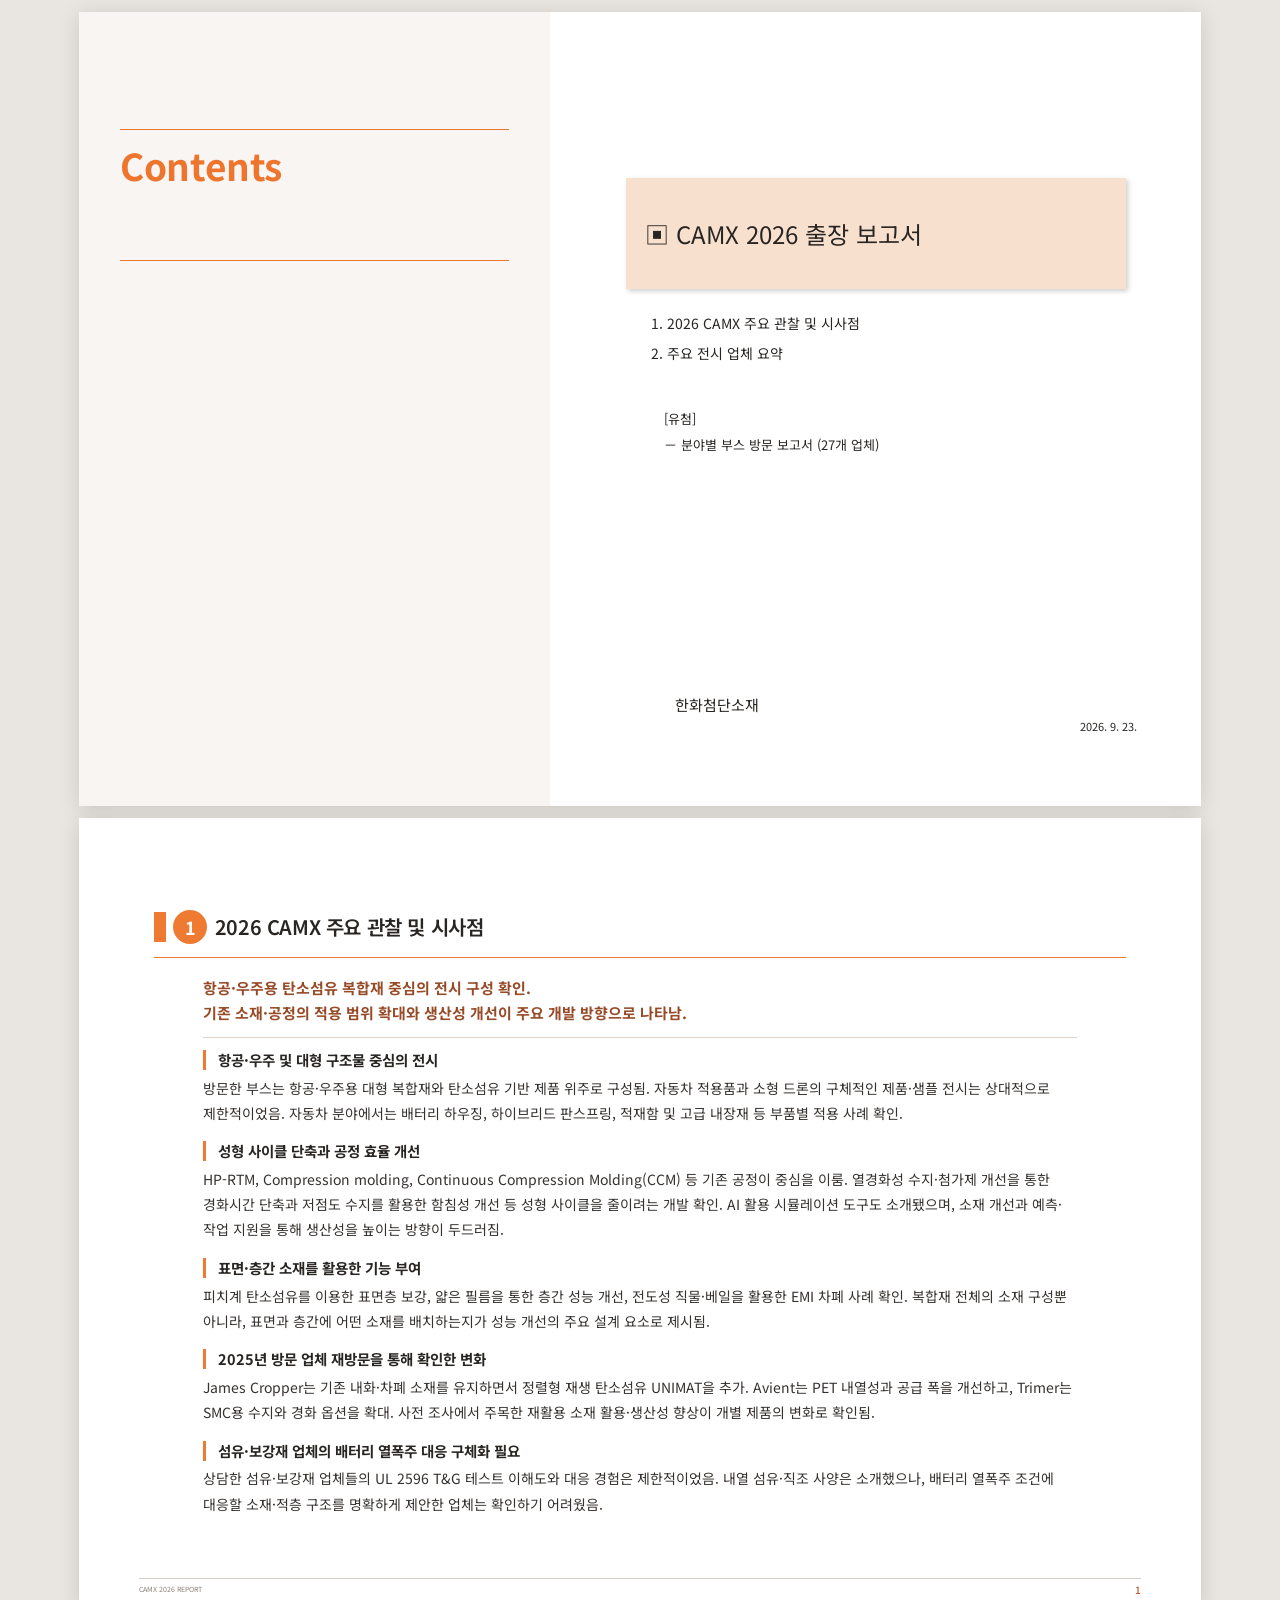
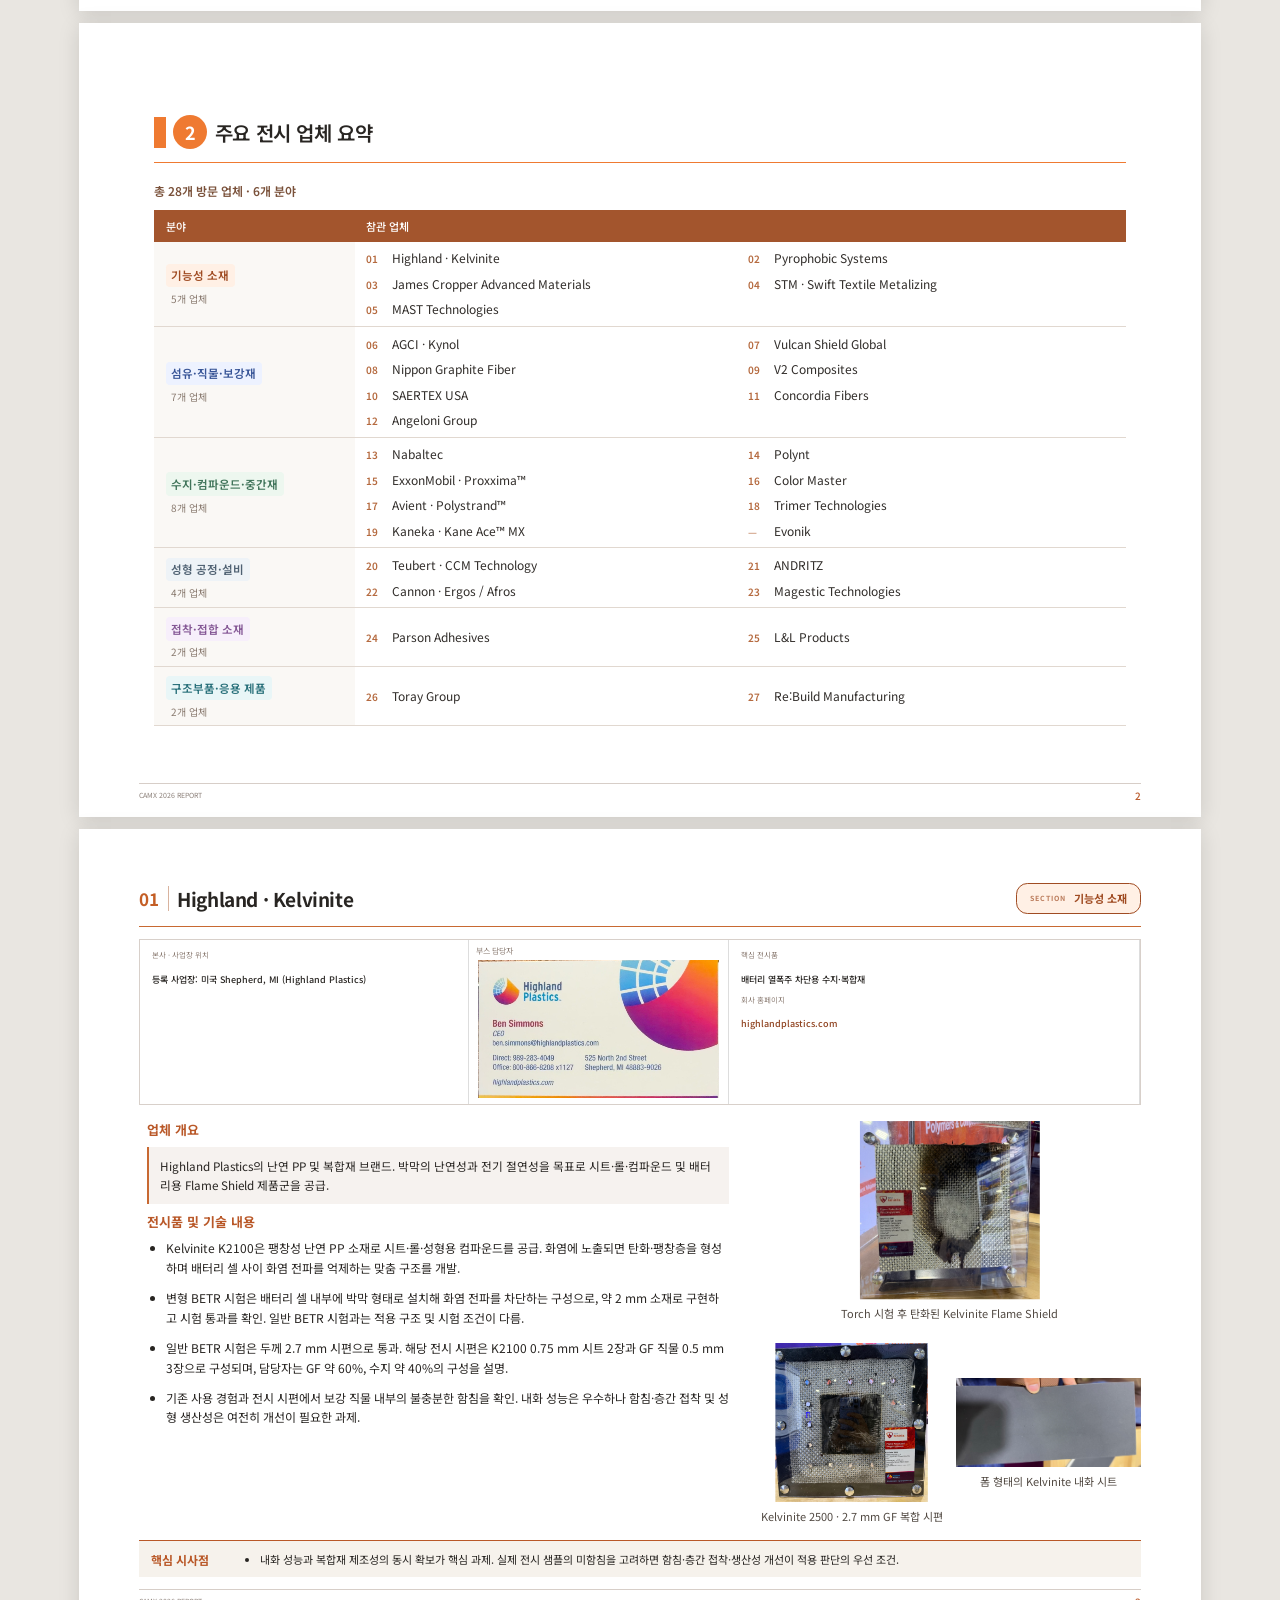
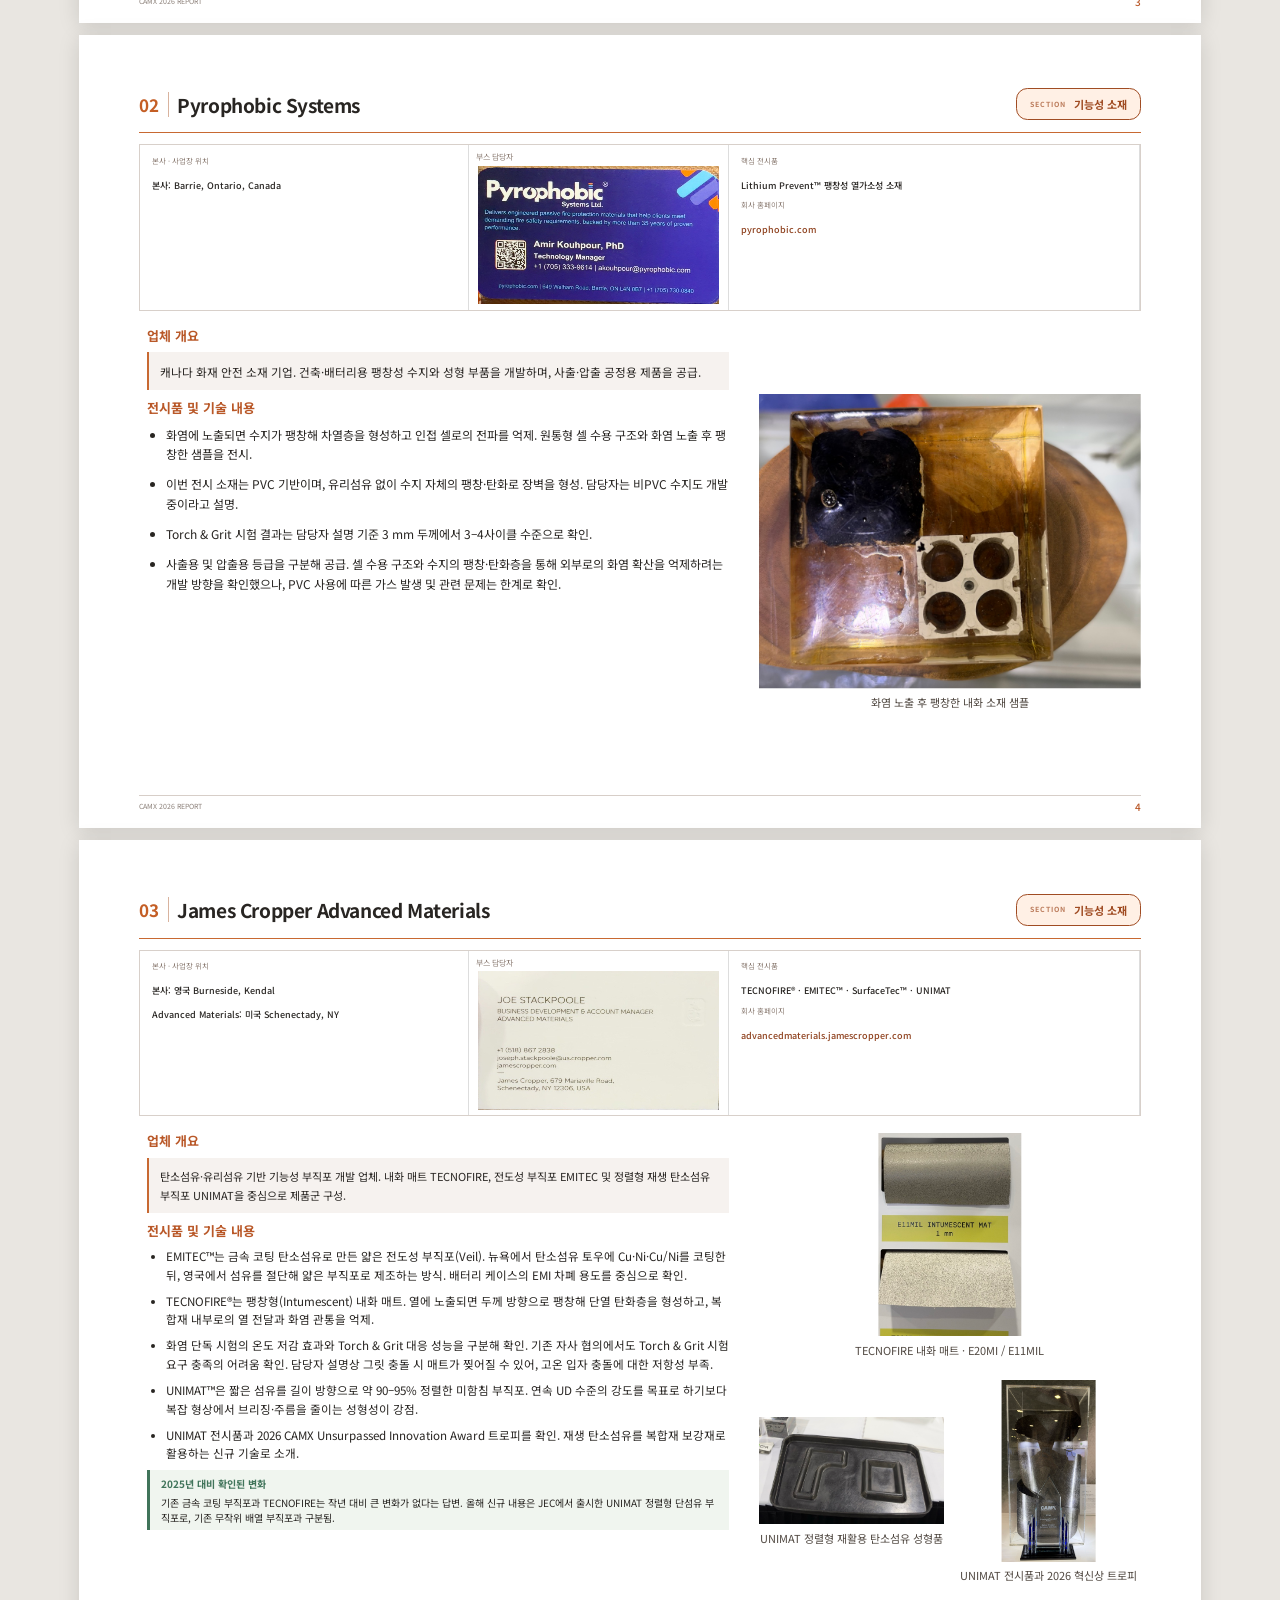
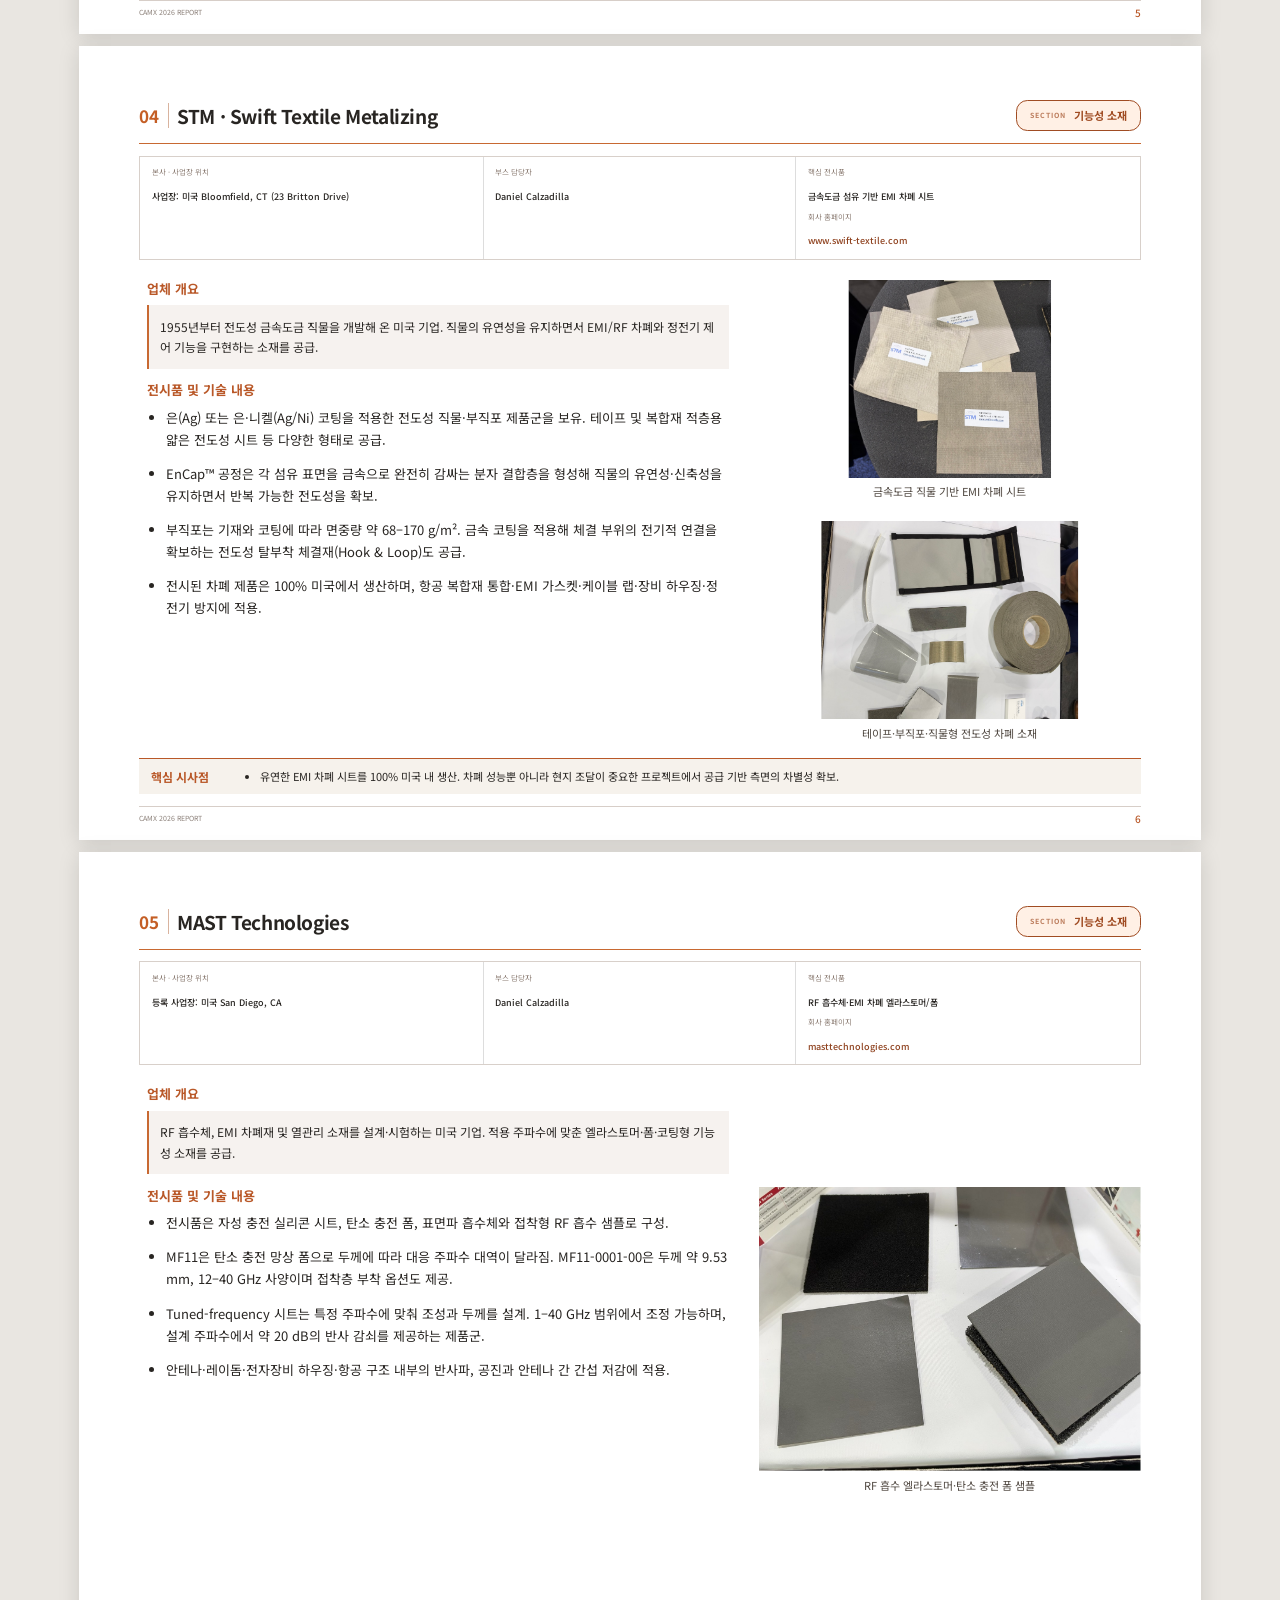
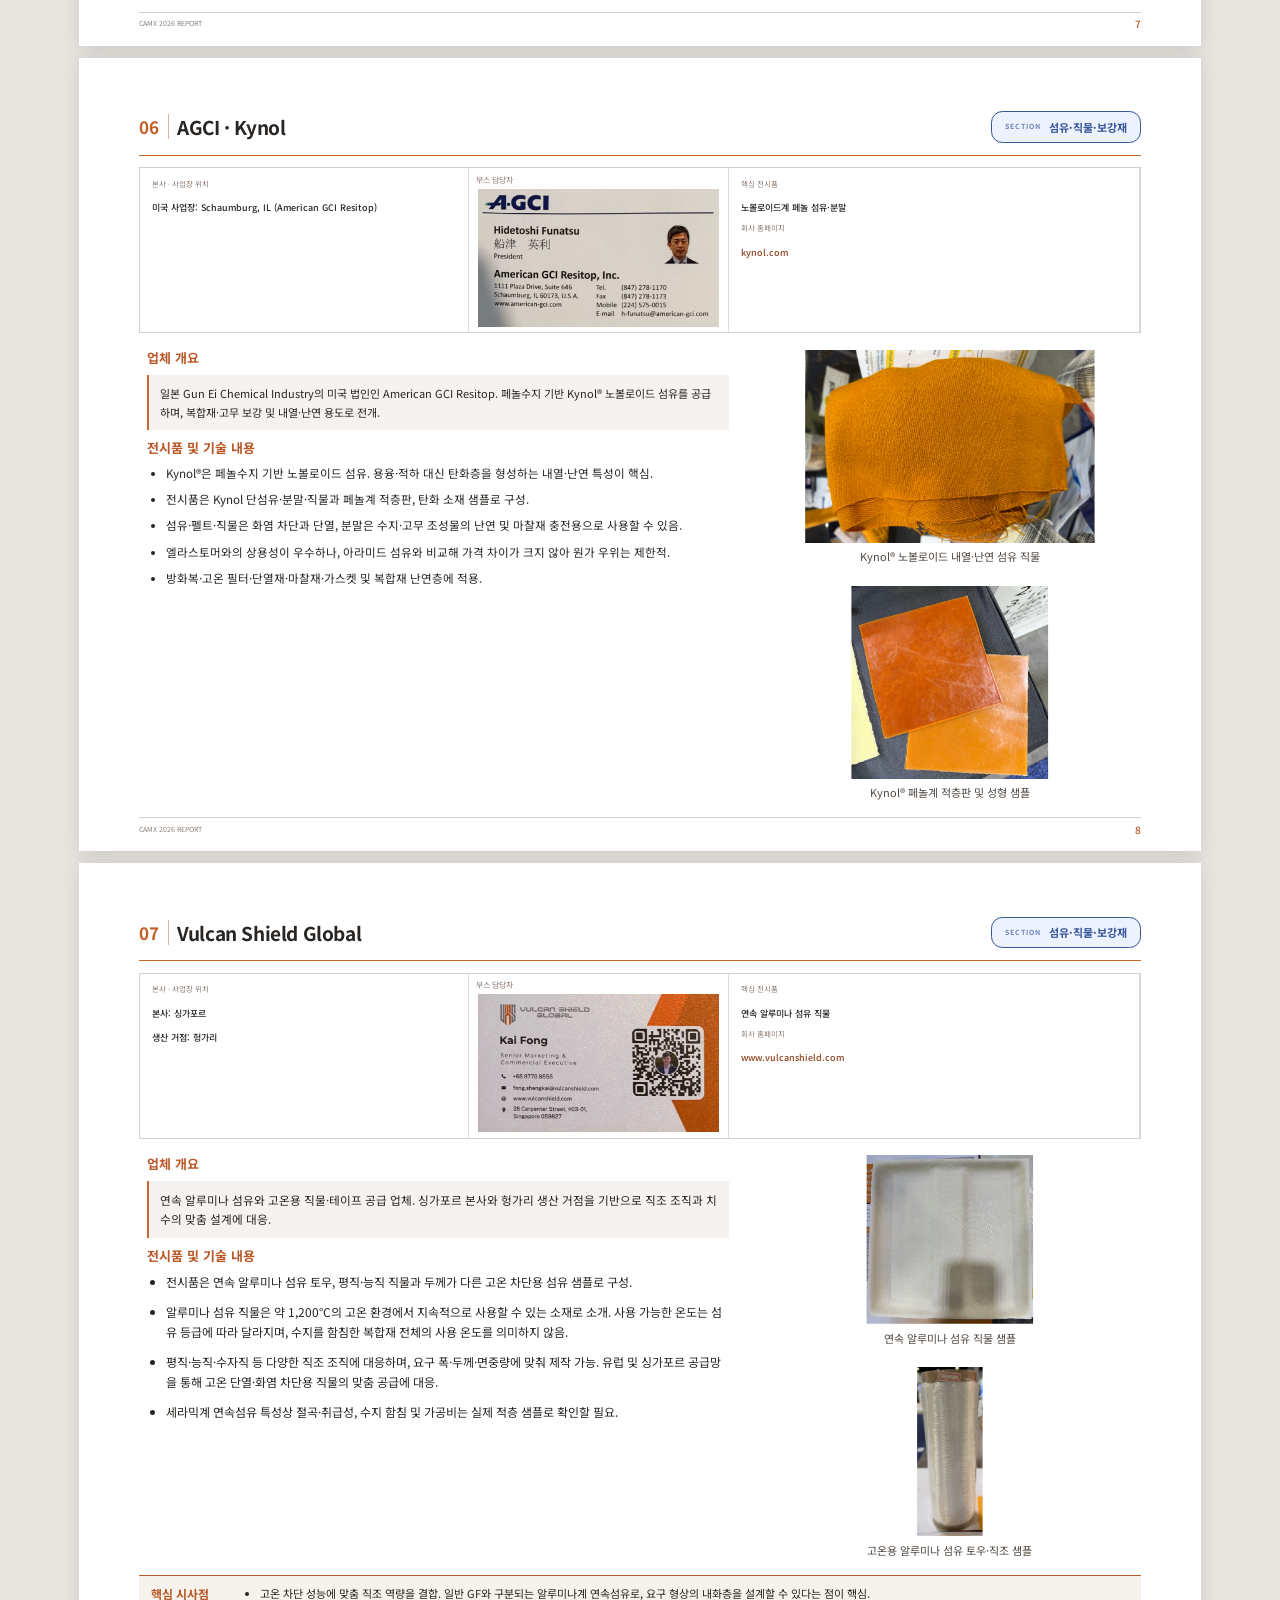
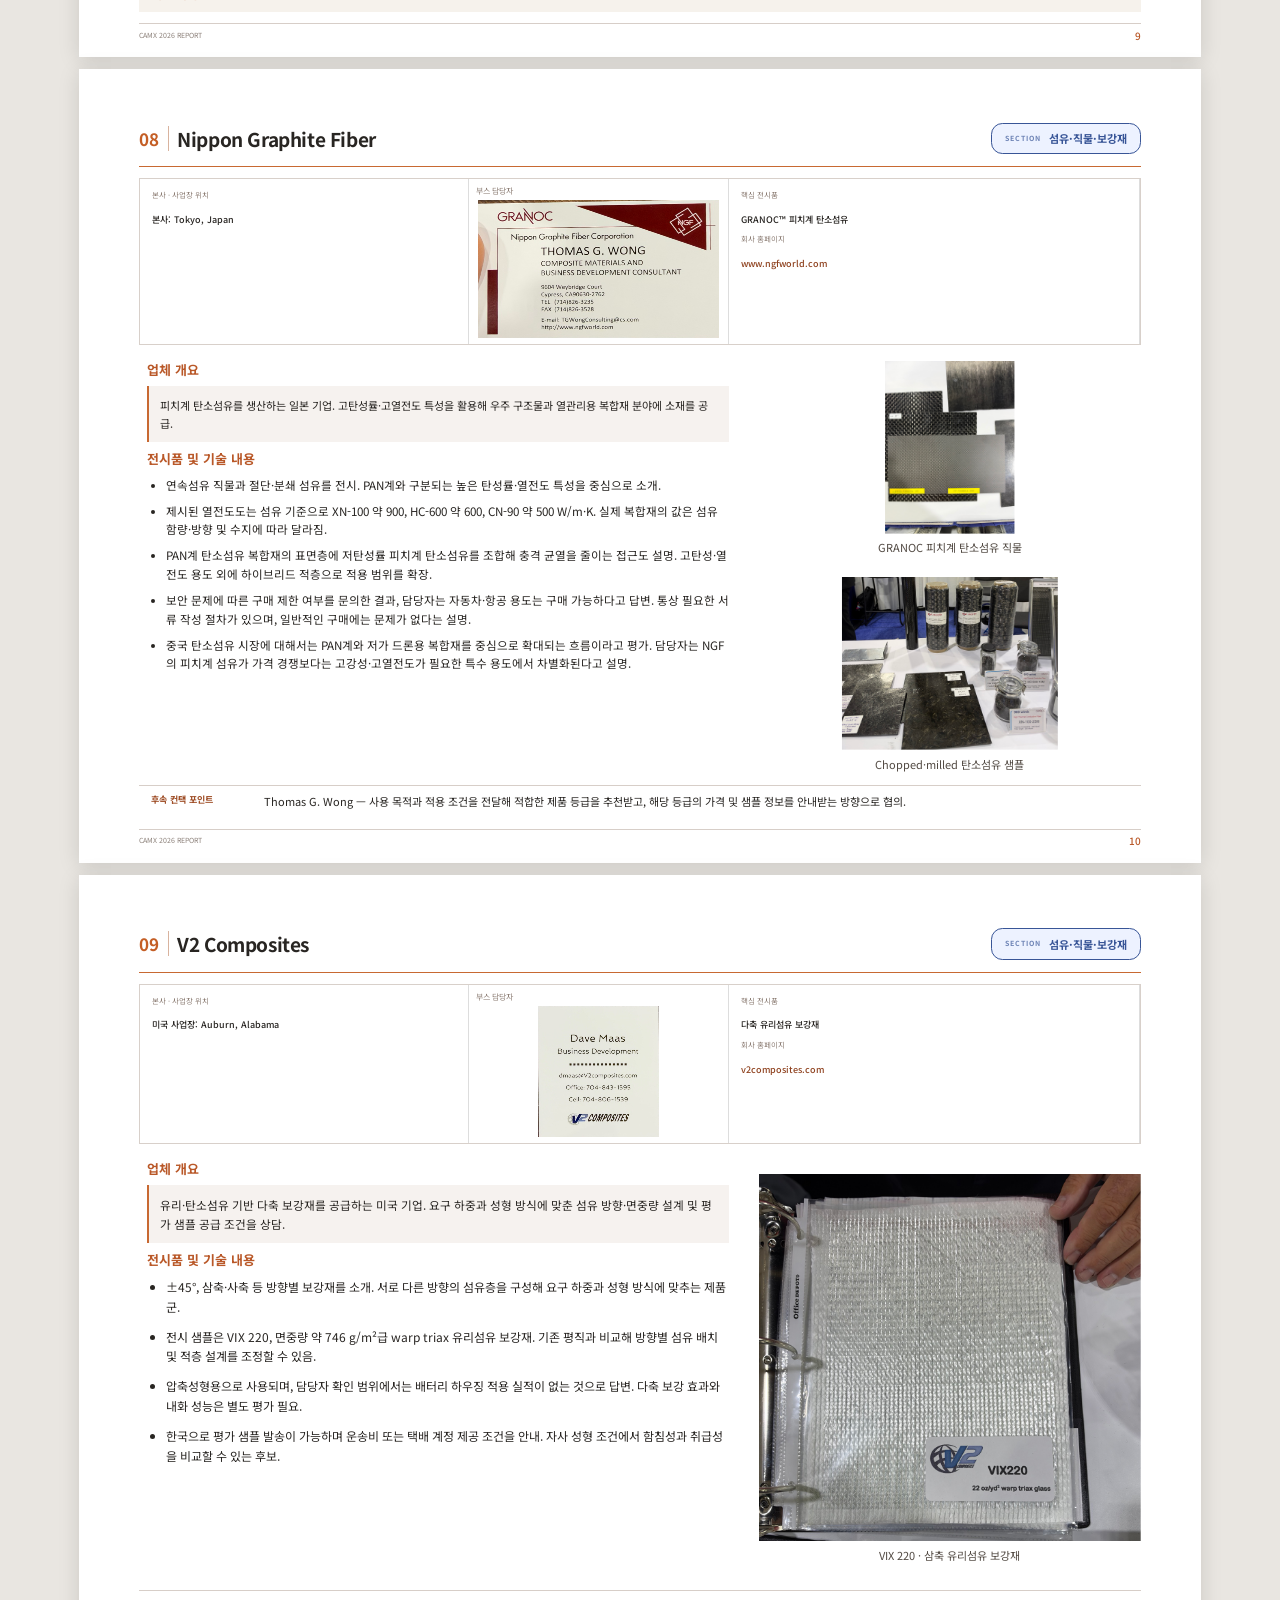
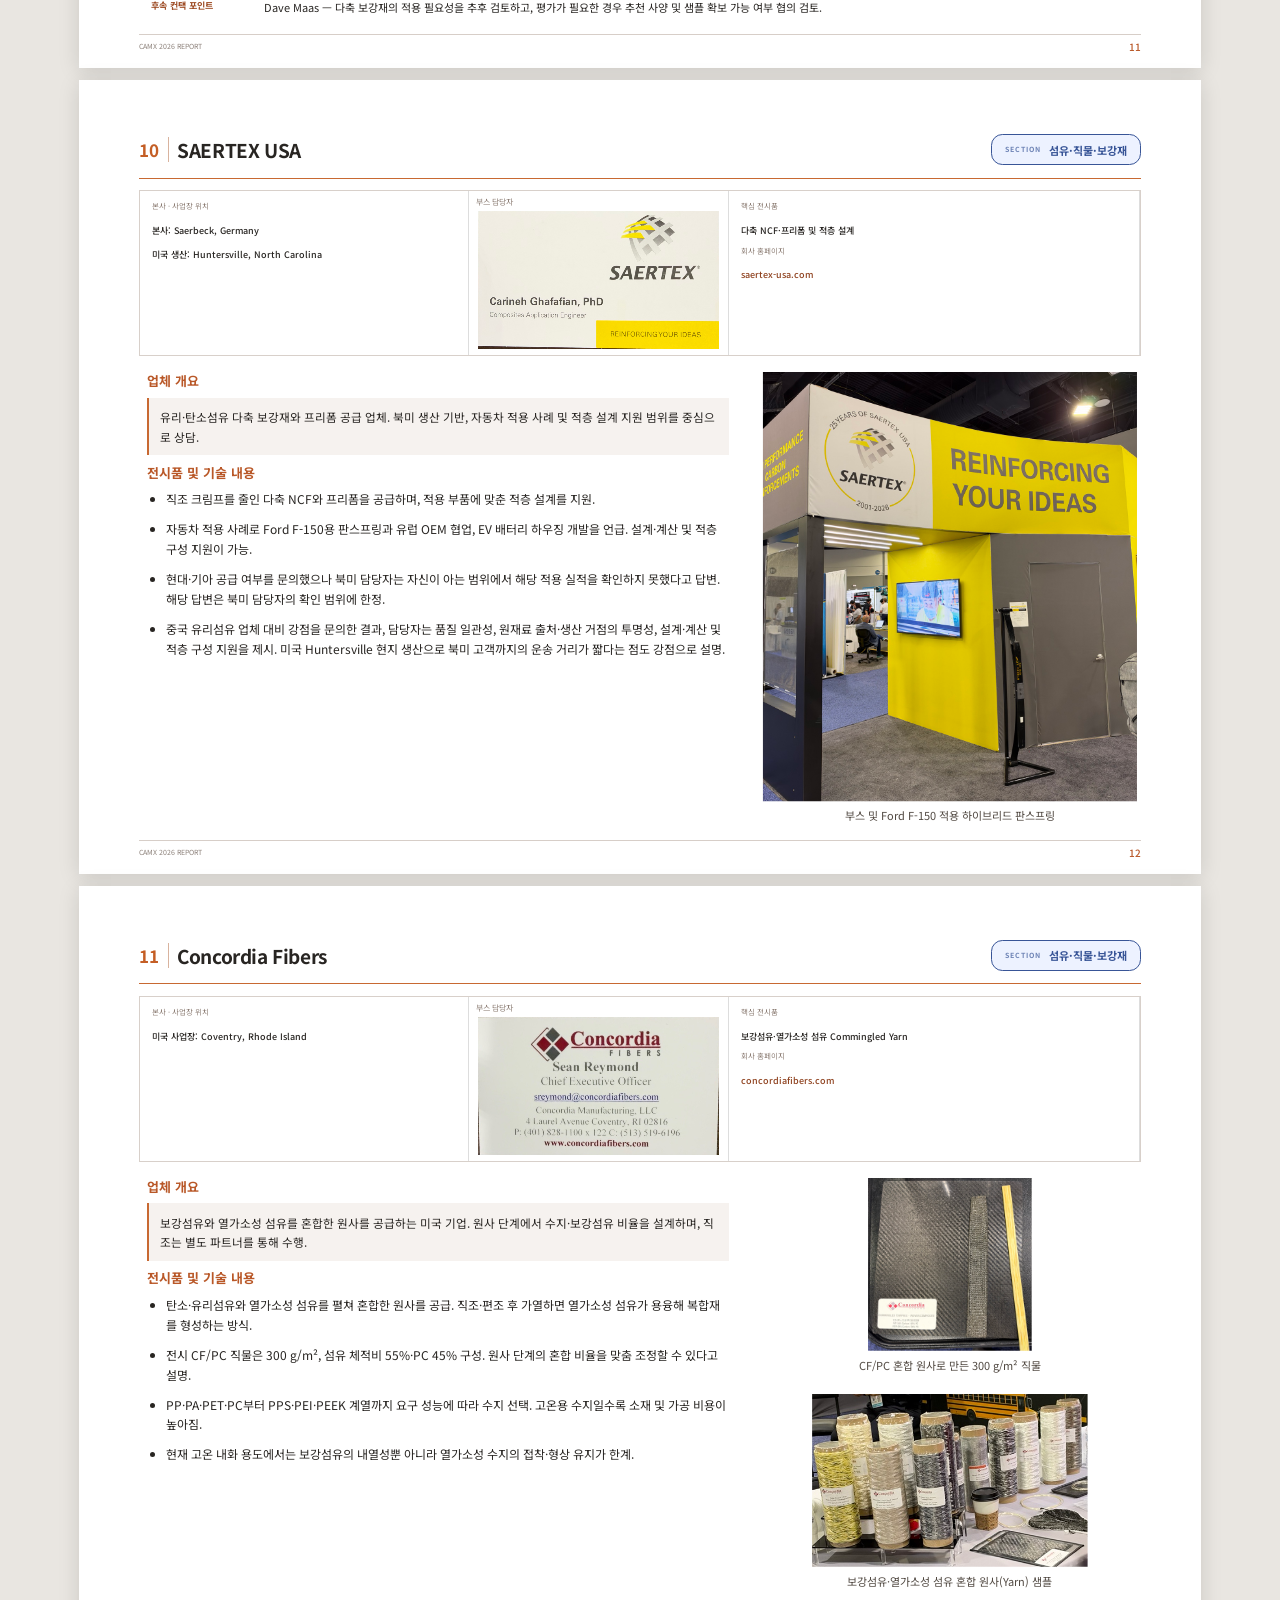
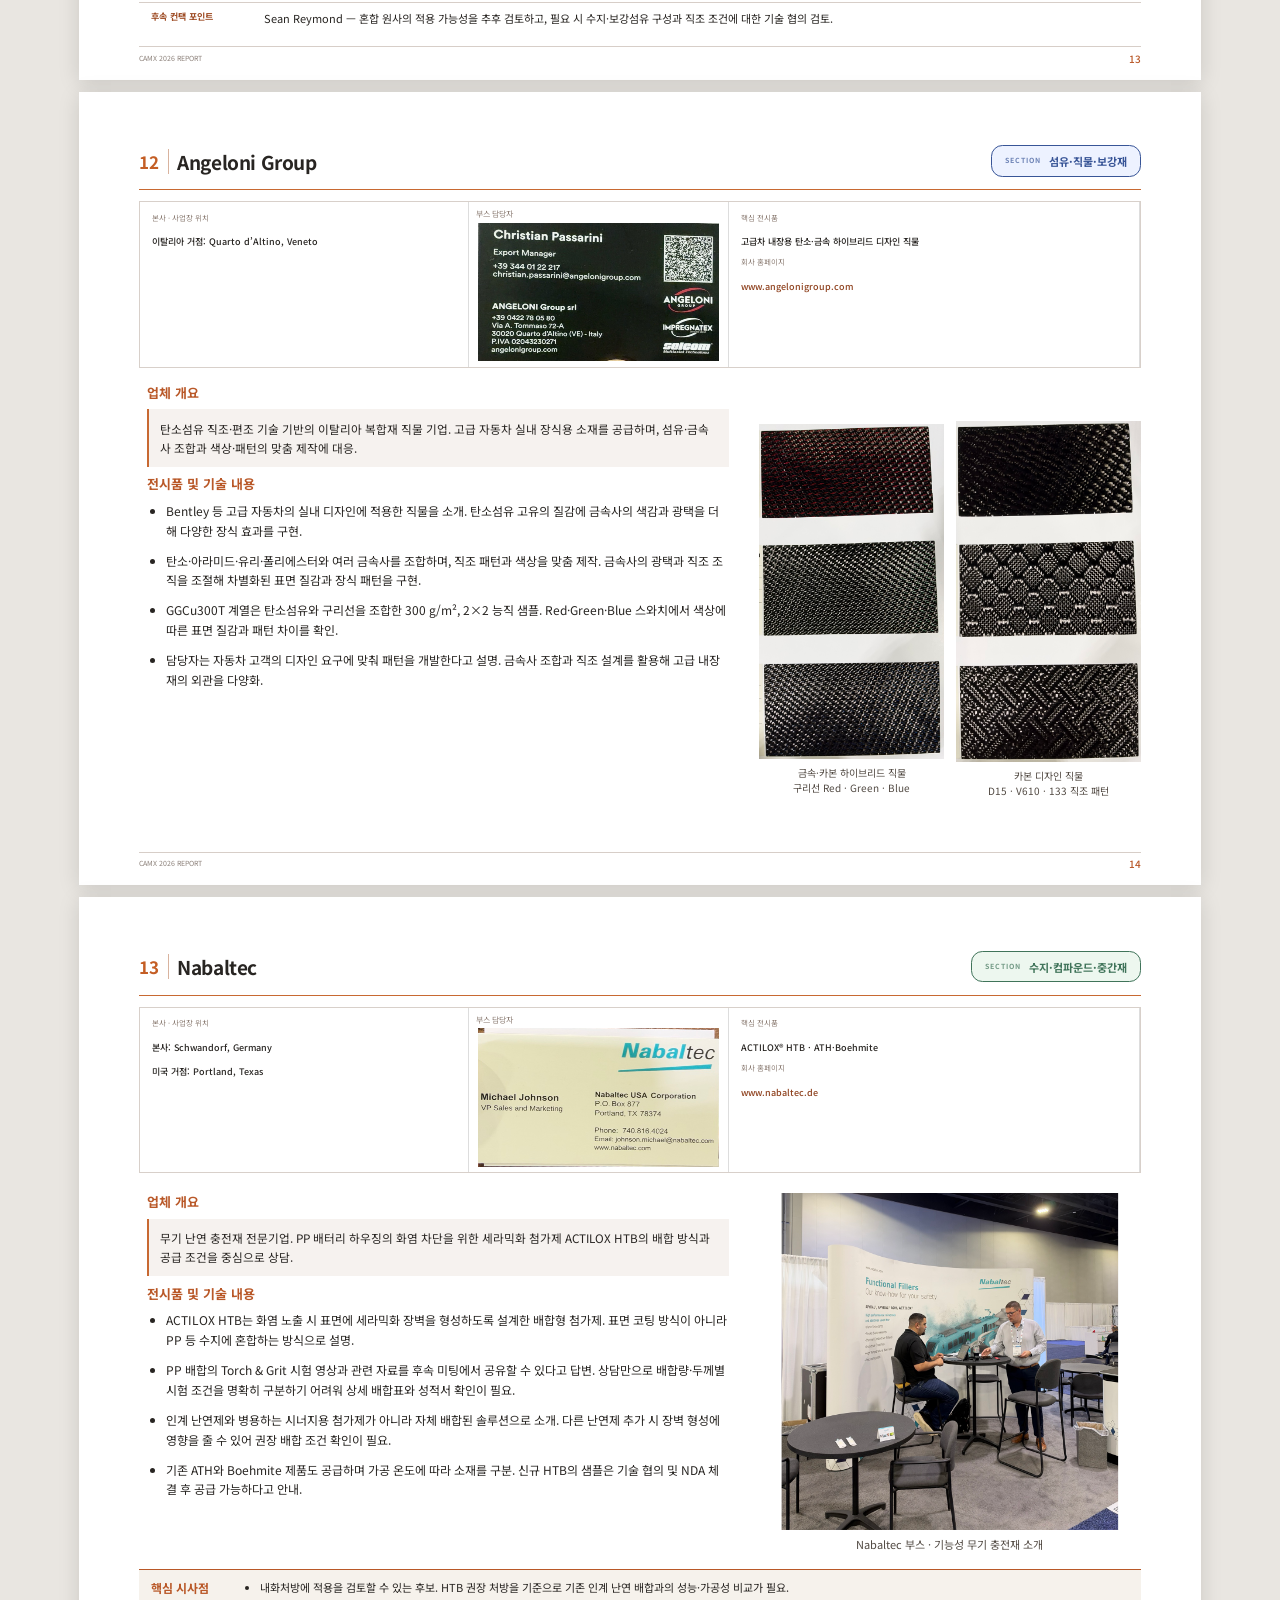
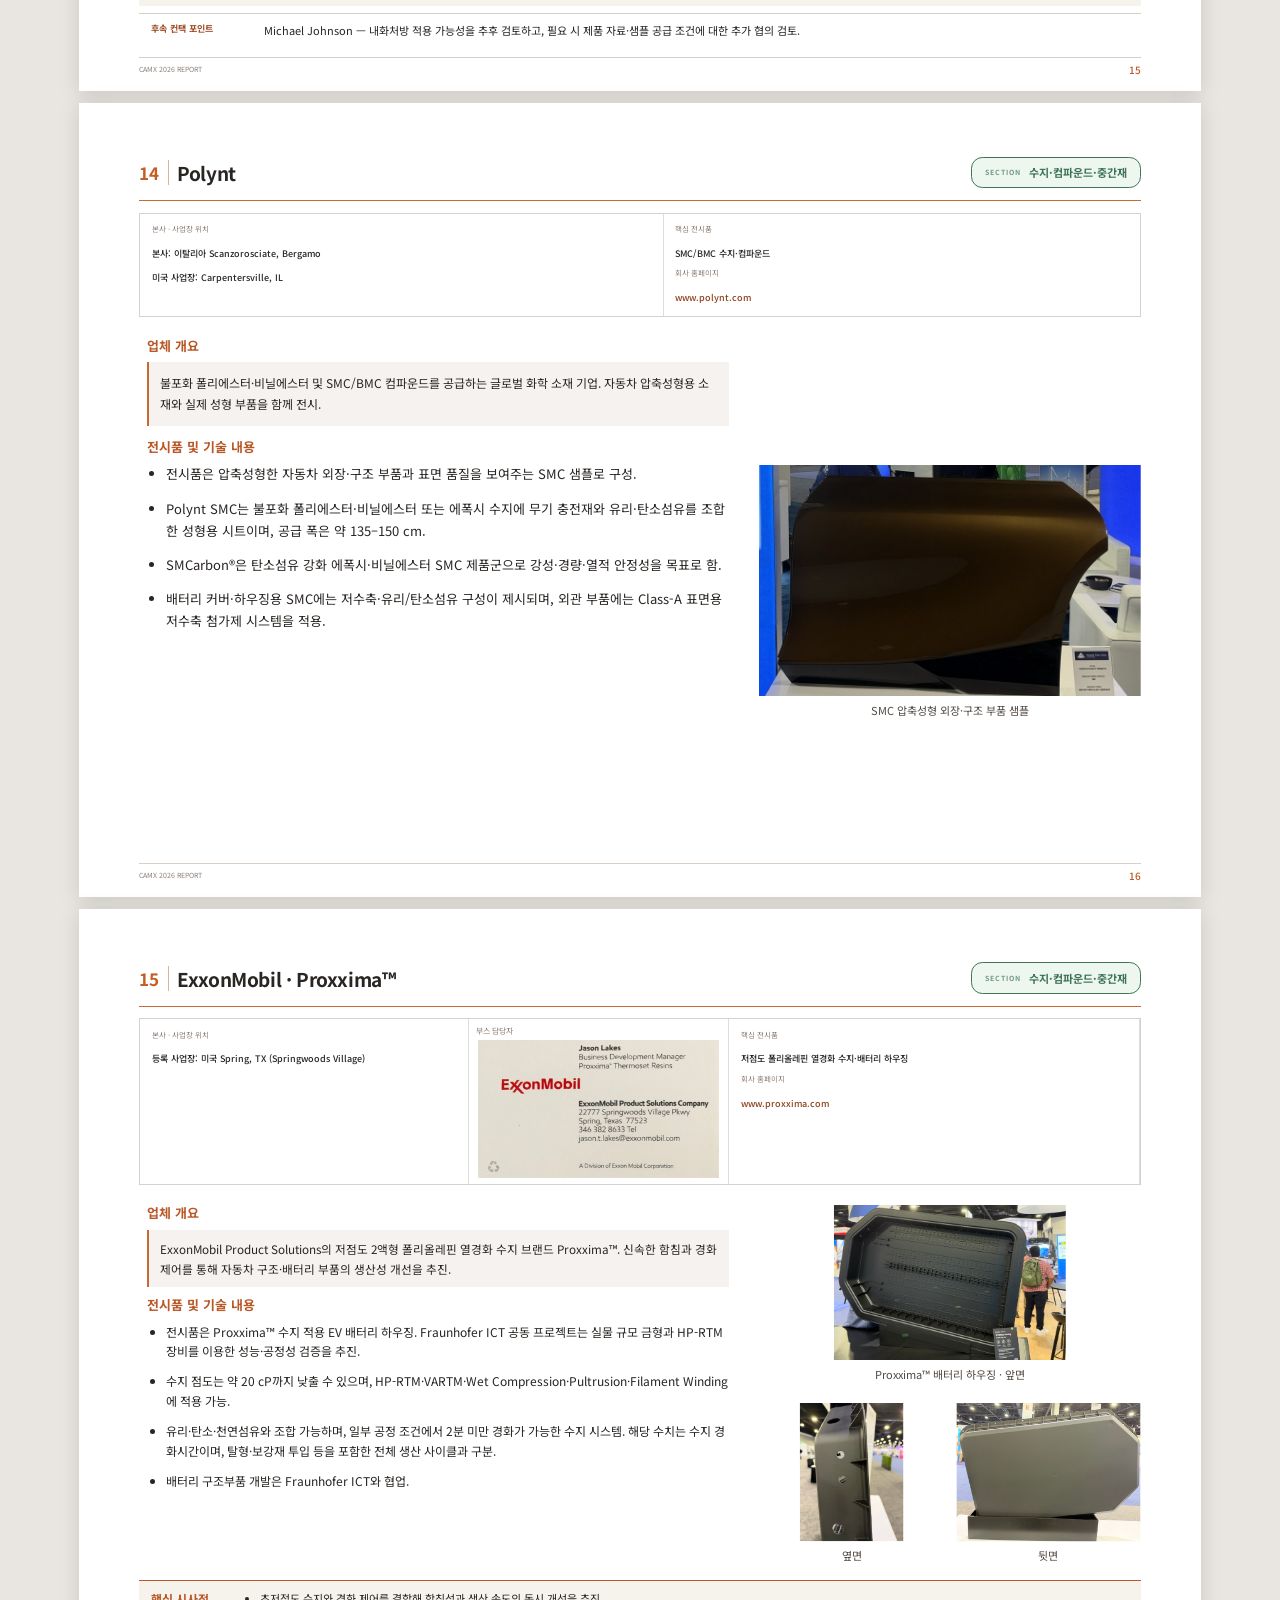
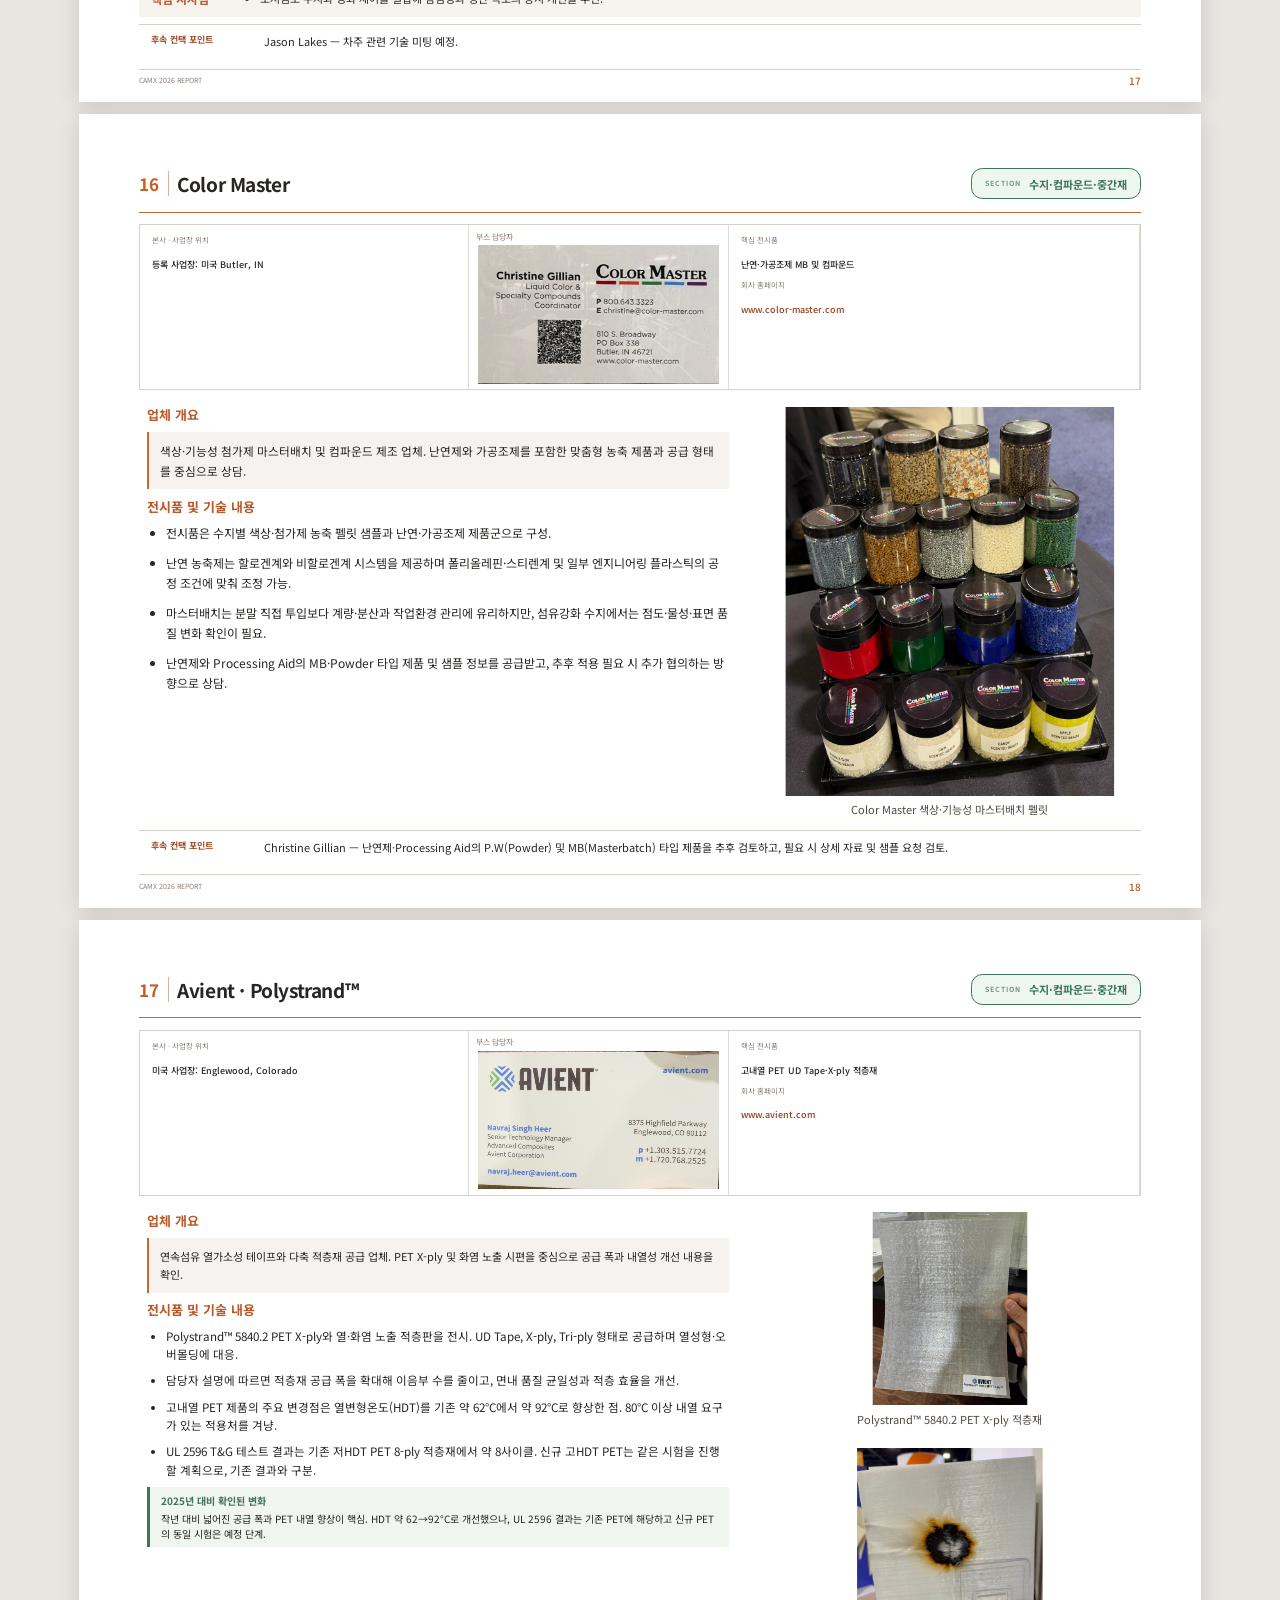
==== commit af3ca45a: "Correct ANDRITZ company name and sample caption" ====
--- a/report-2026/index.html
+++ b/report-2026/index.html
@@ -5,10 +5,10 @@
 <section><h2>표면·층간 소재를 활용한 기능 부여</h2><p>피치계 탄소섬유를 이용한 표면층 보강, 얇은 필름을 통한 층간 성능 개선, 전도성 직물·베일을 활용한 EMI 차폐 사례 확인. 복합재 전체의 소재 구성뿐 아니라, 표면과 층간에 어떤 소재를 배치하는지가 성능 개선의 주요 설계 요소로 제시됨.</p></section>
 <section><h2>2025년 방문 업체 재방문을 통해 확인한 변화</h2><p>James Cropper는 기존 내화·차폐 소재를 유지하면서 정렬형 재생 탄소섬유 UNIMAT을 추가. Avient는 PET 내열성과 공급 폭을 개선하고, Trimer는 SMC용 수지와 경화 옵션을 확대. 사전 조사에서 주목한 재활용 소재 활용·생산성 향상이 개별 제품의 변화로 확인됨.</p></section>
 <section><h2>섬유·보강재 업체의 배터리 열폭주 대응 구체화 필요</h2><p>상담한 섬유·보강재 업체들의 UL 2596 T&G 테스트 이해도와 대응 경험은 제한적이었음. 내열 섬유·직조 사양은 소개했으나, 배터리 열폭주 조건에 대응할 소재·적층 구조를 명확하게 제안한 업체는 확인하기 어려웠음.</p></section>
-</div><footer>CAMX 2026 REPORT <span>1</span></footer></section><section class="page company-overview" id=""><div class="legacy-head"><span></span><b>2</b><h1>주요 전시 업체 요약</h1></div><p class="overview-intro">총 28개 방문 업체 · 6개 분야</p><table class="overview-table"><thead><tr><th>분야</th><th>참관 업체</th></tr></thead><tbody><tr><th scope="row"><b class="theme-1">기능성 소재</b><small>5개 업체</small></th><td><div class="overview-companies"><a href="#company-kelvinite"><span>01</span>Highland · Kelvinite</a><a href="#company-pyrophobic"><span>02</span>Pyrophobic Systems</a><a href="#company-cropper"><span>03</span>James Cropper Advanced Materials</a><a href="#company-stm"><span>04</span>STM · Swift Textile Metalizing</a><a href="#company-mast"><span>05</span>MAST Technologies</a></div></td></tr><tr><th scope="row"><b class="theme-2">섬유·직물·보강재</b><small>7개 업체</small></th><td><div class="overview-companies"><a href="#company-agci"><span>06</span>AGCI · Kynol</a><a href="#company-vulcan"><span>07</span>Vulcan Shield Global</a><a href="#company-ngf"><span>08</span>Nippon Graphite Fiber</a><a href="#company-v2"><span>09</span>V2 Composites</a><a href="#company-saertex"><span>10</span>SAERTEX USA</a><a href="#company-concordia"><span>11</span>Concordia Fibers</a><a href="#company-angeloni"><span>12</span>Angeloni Group</a></div></td></tr><tr><th scope="row"><b class="theme-3">수지·컴파운드·중간재</b><small>8개 업체</small></th><td><div class="overview-companies"><a href="#company-nabaltec"><span>13</span>Nabaltec</a><a href="#company-polynt"><span>14</span>Polynt</a><a href="#company-exxon"><span>15</span>ExxonMobil · Proxxima™</a><a href="#company-color"><span>16</span>Color Master</a><a href="#company-avient"><span>17</span>Avient · Polystrand™</a><a href="#company-trimer"><span>18</span>Trimer Technologies</a><a href="#company-kaneka"><span>19</span>Kaneka · Kane Ace™ MX</a><div class="overview-unlinked"><span>—</span>Evonik</div></div></td></tr><tr><th scope="row"><b class="theme-4">성형 공정·설비</b><small>4개 업체</small></th><td><div class="overview-companies"><a href="#company-teubert"><span>20</span>Teubert · CCM Technology</a><a href="#company-andritz"><span>21</span>ANDRITZ Schuler</a><a href="#company-cannon"><span>22</span>Cannon · Ergos / Afros</a><a href="#company-magestic"><span>23</span>Magestic Technologies</a></div></td></tr><tr><th scope="row"><b class="theme-5">접착·접합 소재</b><small>2개 업체</small></th><td><div class="overview-companies"><a href="#company-parson"><span>24</span>Parson Adhesives</a><a href="#company-ll"><span>25</span>L&amp;L Products</a></div></td></tr><tr><th scope="row"><b class="theme-6">구조부품·응용 제품</b><small>2개 업체</small></th><td><div class="overview-companies"><a href="#company-toray"><span>26</span>Toray Group</a><a href="#company-rebuild"><span>27</span>Re:Build Manufacturing</a></div></td></tr></tbody></table><footer>CAMX 2026 REPORT <span>2</span></footer></section><section class="page detail-page has-takeaway has-card" id="company-kelvinite"><header><span class="section-no">01</span><h1>Highland · Kelvinite</h1><span class="category theme-1"><small>SECTION</small>기능성 소재</span></header><div class="meta "><div><span>본사 · 사업장 위치</span><b>등록 사업장: 미국 Shepherd, MI (Highland Plastics)</b></div><div class="card-meta"><span>부스 담당자</span><button class="card-button" type="button" aria-label="Ben Simmons 명함 크게 보기" onclick="openCard(this)"><div class="business-card" style="--card-ratio:1.75;--card-width:64mm;--card-scale:0.2418897637795276"><div class="card-scene" style="height:571.4285714285714px"><img src="assets/cards/kelvinite.jpg" alt="Ben Simmons 명함" style="transform:matrix3d(1.52929615154,0.00672354712833,0,-6.2318710905e-05,-0.00417080768601,1.61112998063,0,4.55671567653e-05,0,0,1,0,-254.391463462,-978.54841083,0,1)"></div></div></button></div><div><span>핵심 전시품</span><b>배터리 열폭주 차단용 수지·복합재</b><span class="contact-label">회사 홈페이지</span><b><a href="https://highlandplastics.com/materials/kelvinite/">highlandplastics.com</a></b></div></div><div class="detail-grid"><article><h2>업체 개요</h2><p class="company-profile">Highland Plastics의 난연 PP 및 복합재 브랜드. 박막의 난연성과 전기 절연성을 목표로 시트·롤·컴파운드 및 배터리용 Flame Shield 제품군을 공급.</p><h2>전시품 및 기술 내용</h2><ul><li>Kelvinite K2100은 팽창성 난연 PP 소재로 시트·롤·성형용 컴파운드를 공급. 화염에 노출되면 탄화·팽창층을 형성하며 배터리 셀 사이 화염 전파를 억제하는 맞춤 구조를 개발.</li><li>변형 BETR 시험은 배터리 셀 내부에 박막 형태로 설치해 화염 전파를 차단하는 구성으로, 약 2 mm 소재로 구현하고 시험 통과를 확인. 일반 BETR 시험과는 적용 구조 및 시험 조건이 다름.</li><li>일반 BETR 시험은 두께 2.7 mm 시편으로 통과. 해당 전시 시편은 K2100 0.75 mm 시트 2장과 GF 직물 0.5 mm 3장으로 구성되며, 담당자는 GF 약 60%, 수지 약 40%의 구성을 설명.</li><li>기존 사용 경험과 전시 시편에서 보강 직물 내부의 불충분한 함침을 확인. 내화 성능은 우수하나 함침·층간 접착 및 성형 생산성은 여전히 개선이 필요한 과제.</li></ul></article><div class="photos count-3"><figure><svg class="sample-photo" width="780.000" height="773.333" viewBox="100.000 280.000 780.000 773.333" role="img" aria-label="Torch 시험 후 탄화된 Kelvinite Flame Shield"><title>Torch 시험 후 탄화된 Kelvinite Flame Shield</title><defs><clipPath id="frame-kelvinite-1"><rect x="100.000" y="280.000" width="780.000" height="773.333"/></clipPath></defs><g clip-path="url(#frame-kelvinite-1)"><image href="assets/kelvinite-1.jpg" width="1000" height="1333.3333333333333"/></g></svg><figcaption>Torch 시험 후 탄화된 Kelvinite Flame Shield</figcaption></figure><figure><svg class="sample-photo" width="970.000" height="1013.333" viewBox="15.000 173.333 970.000 1013.333" role="img" aria-label="Kelvinite 2500 · 2.7 mm GF 복합 시편"><title>Kelvinite 2500 · 2.7 mm GF 복합 시편</title><defs><clipPath id="frame-IMG_0458"><rect x="15.000" y="173.333" width="970.000" height="1013.333"/></clipPath></defs><g clip-path="url(#frame-IMG_0458)"><image href="assets/day2/IMG_0458.jpeg" width="1000" height="1333.3333333333333"/></g></svg><figcaption>Kelvinite 2500 · 2.7 mm GF 복합 시편</figcaption></figure><figure><svg class="sample-photo" width="920.000" height="442.500" viewBox="0.000 165.000 920.000 442.500" role="img" aria-label="폼 형태의 Kelvinite 내화 시트"><title>폼 형태의 Kelvinite 내화 시트</title><defs><clipPath id="frame-kelvinite-3"><rect x="0.000" y="165.000" width="920.000" height="442.500"/></clipPath></defs><g clip-path="url(#frame-kelvinite-3)"><image href="assets/kelvinite-3.jpg" width="1000" height="750.0"/></g></svg><figcaption>폼 형태의 Kelvinite 내화 시트</figcaption></figure></div></div><div class="takeaway"><b>핵심 시사점</b><ul><li>내화 성능과 복합재 제조성의 동시 확보가 핵심 과제. 실제 전시 샘플의 미함침을 고려하면 함침·층간 접착·생산성 개선이 적용 판단의 우선 조건.</li></ul></div><footer>CAMX 2026 REPORT <span>3</span></footer></section><section class="page detail-page has-card" id="company-pyrophobic"><header><span class="section-no">02</span><h1>Pyrophobic Systems</h1><span class="category theme-1"><small>SECTION</small>기능성 소재</span></header><div class="meta "><div><span>본사 · 사업장 위치</span><b>본사: Barrie, Ontario, Canada</b></div><div class="card-meta"><span>부스 담당자</span><button class="card-button" type="button" aria-label="Amir Kouhpour 명함 크게 보기" onclick="openCard(this)"><div class="business-card" style="--card-ratio:1.75;--card-width:64mm;--card-scale:0.2418897637795276"><div class="card-scene" style="height:571.4285714285714px"><img src="assets/cards/pyrophobic.jpg" alt="Amir Kouhpour 명함" style="transform:matrix3d(1.30590035453,0.0650148820088,0,-1.59037953298e-05,-0.0532617969371,1.24256890874,0,-3.51272887835e-05,0,0,1,0,-126.838037758,-735.183801971,0,1)"></div></div></button></div><div><span>핵심 전시품</span><b>Lithium Prevent™ 팽창성 열가소성 소재</b><span class="contact-label">회사 홈페이지</span><b><a href="https://pyrophobic.com">pyrophobic.com</a></b></div></div><div class="detail-grid"><article><h2>업체 개요</h2><p class="company-profile">캐나다 화재 안전 소재 기업. 건축·배터리용 팽창성 수지와 성형 부품을 개발하며, 사출·압출 공정용 제품을 공급.</p><h2>전시품 및 기술 내용</h2><ul><li>화염에 노출되면 수지가 팽창해 차열층을 형성하고 인접 셀로의 전파를 억제. 원통형 셀 수용 구조와 화염 노출 후 팽창한 샘플을 전시.</li><li>이번 전시 소재는 PVC 기반이며, 유리섬유 없이 수지 자체의 팽창·탄화로 장벽을 형성. 담당자는 비PVC 수지도 개발 중이라고 설명.</li><li>Torch &amp; Grit 시험 결과는 담당자 설명 기준 3 mm 두께에서 3–4사이클 수준으로 확인.</li><li>사출용 및 압출용 등급을 구분해 공급. 셀 수용 구조와 수지의 팽창·탄화층을 통해 외부로의 화염 확산을 억제하려는 개발 방향을 확인했으나, PVC 사용에 따른 가스 발생 및 관련 문제는 한계로 확인.</li></ul></article><div class="photos count-1"><figure><svg class="sample-photo" width="865.000" height="666.667" viewBox="45.000 293.333 865.000 666.667" role="img" aria-label="화염 노출 후 팽창한 내화 소재 샘플"><title>화염 노출 후 팽창한 내화 소재 샘플</title><defs><clipPath id="frame-IMG_0460"><rect x="45.000" y="293.333" width="865.000" height="666.667"/></clipPath></defs><g clip-path="url(#frame-IMG_0460)"><image href="assets/day2/IMG_0460.jpeg" width="1000" height="1333.3333333333333"/></g></svg><figcaption>화염 노출 후 팽창한 내화 소재 샘플</figcaption></figure></div></div><footer>CAMX 2026 REPORT <span>4</span></footer></section><section class="page detail-page dense has-card" id="company-cropper"><header><span class="section-no">03</span><h1>James Cropper Advanced Materials</h1><span class="category theme-1"><small>SECTION</small>기능성 소재</span></header><div class="meta "><div><span>본사 · 사업장 위치</span><b>본사: 영국 Burneside, Kendal<br>Advanced Materials: 미국 Schenectady, NY</b></div><div class="card-meta"><span>부스 담당자</span><button class="card-button" type="button" aria-label="Joe Stackpoole 명함 크게 보기" onclick="openCard(this)"><div class="business-card" style="--card-ratio:1.75;--card-width:64mm;--card-scale:0.2418897637795276"><div class="card-scene" style="height:571.4285714285714px"><img src="assets/cards/cropper.jpg" alt="Joe Stackpoole 명함" style="transform:matrix3d(1.56842662489,0.0569109743145,0,1.16646260201e-05,-0.0289555684596,1.42348574504,0,8.92341845225e-05,0,0,1,0,-225.505967163,-642.576119888,0,1)"></div></div></button></div><div><span>핵심 전시품</span><b>TECNOFIRE® · EMITEC™ · SurfaceTec™ · UNIMAT</b><span class="contact-label">회사 홈페이지</span><b><a href="https://advancedmaterials.jamescropper.com">advancedmaterials.jamescropper.com</a></b></div></div><div class="detail-grid"><article><h2>업체 개요</h2><p class="company-profile">탄소섬유·유리섬유 기반 기능성 부직포 개발 업체. 내화 매트 TECNOFIRE, 전도성 부직포 EMITEC 및 정렬형 재생 탄소섬유 부직포 UNIMAT을 중심으로 제품군 구성.</p><h2>전시품 및 기술 내용</h2><ul><li>EMITEC™는 금속 코팅 탄소섬유로 만든 얇은 전도성 부직포(Veil). 뉴욕에서 탄소섬유 토우에 Cu·Ni·Cu/Ni를 코팅한 뒤, 영국에서 섬유를 절단해 얇은 부직포로 제조하는 방식. 배터리 케이스의 EMI 차폐 용도를 중심으로 확인.</li><li>TECNOFIRE®는 팽창형(Intumescent) 내화 매트. 열에 노출되면 두께 방향으로 팽창해 단열 탄화층을 형성하고, 복합재 내부로의 열 전달과 화염 관통을 억제.</li><li>화염 단독 시험의 온도 저감 효과와 Torch &amp; Grit 대응 성능을 구분해 확인. 기존 자사 협의에서도 Torch &amp; Grit 시험 요구 충족의 어려움 확인. 담당자 설명상 그릿 충돌 시 매트가 찢어질 수 있어, 고온 입자 충돌에 대한 저항성 부족.</li><li>UNIMAT™은 짧은 섬유를 길이 방향으로 약 90–95% 정렬한 미함침 부직포. 연속 UD 수준의 강도를 목표로 하기보다 복잡 형상에서 브리징·주름을 줄이는 성형성이 강점.</li><li>UNIMAT 전시품과 2026 CAMX Unsurpassed Innovation Award 트로피를 확인. 재생 탄소섬유를 복합재 보강재로 활용하는 신규 기술로 소개.</li></ul><div class="comparison"><b>2025년 대비 확인된 변화</b>기존 금속 코팅 부직포과 TECNOFIRE는 작년 대비 큰 변화가 없다는 답변. 올해 신규 내용은 JEC에서 출시한 UNIMAT 정렬형 단섬유 부직포로, 기존 무작위 배열 부직포과 구분됨.</div></article><div class="photos count-3"><figure><svg class="sample-photo" width="365.000" height="520.000" viewBox="340.000 466.667 365.000 520.000" role="img" aria-label="TECNOFIRE 내화 매트 · E20MI / E11MIL"><title>TECNOFIRE 내화 매트 · E20MI / E11MIL</title><defs><clipPath id="frame-cropper-1"><rect x="340.000" y="466.667" width="365.000" height="520.000"/></clipPath></defs><g clip-path="url(#frame-cropper-1)"><image href="assets/cropper-1.jpg" width="1000" height="1333.3333333333333"/></g></svg><figcaption>TECNOFIRE 내화 매트 · E20MI / E11MIL</figcaption></figure><figure><svg class="sample-photo" width="780.000" height="453.333" viewBox="180.000 773.333 780.000 453.333" role="img" aria-label="UNIMAT 정렬형 재활용 탄소섬유 성형품"><title>UNIMAT 정렬형 재활용 탄소섬유 성형품</title><defs><clipPath id="frame-cropper-2"><rect x="180.000" y="773.333" width="780.000" height="453.333"/></clipPath></defs><g clip-path="url(#frame-cropper-2)"><image href="assets/cropper-2.jpg" width="1000" height="1333.3333333333333"/></g></svg><figcaption>UNIMAT 정렬형 재활용 탄소섬유 성형품</figcaption></figure><figure><svg class="sample-photo" width="640.000" height="1240.000" viewBox="140.000 80.000 640.000 1240.000" role="img" aria-label="UNIMAT 전시품과 2026 혁신상 트로피"><title>UNIMAT 전시품과 2026 혁신상 트로피</title><defs><clipPath id="frame-IMG_0467"><rect x="140.000" y="80.000" width="640.000" height="1240.000"/></clipPath></defs><g clip-path="url(#frame-IMG_0467)"><image href="assets/day2/IMG_0467.jpeg" width="1000" height="1333.3333333333333"/></g></svg><figcaption>UNIMAT 전시품과 2026 혁신상 트로피</figcaption></figure></div></div><footer>CAMX 2026 REPORT <span>5</span></footer></section><section class="page detail-page has-takeaway" id="company-stm"><header><span class="section-no">04</span><h1>STM · Swift Textile Metalizing</h1><span class="category theme-1"><small>SECTION</small>기능성 소재</span></header><div class="meta "><div><span>본사 · 사업장 위치</span><b>사업장: 미국 Bloomfield, CT (23 Britton Drive)</b></div><div><span>부스 담당자</span><b>Daniel Calzadilla</b></div><div><span>핵심 전시품</span><b>금속도금 섬유 기반 EMI 차폐 시트</b><span class="contact-label">회사 홈페이지</span><b><a href="https://www.swift-textile.com">www.swift-textile.com</a></b></div></div><div class="detail-grid"><article><h2>업체 개요</h2><p class="company-profile">1955년부터 전도성 금속도금 직물을 개발해 온 미국 기업. 직물의 유연성을 유지하면서 EMI/RF 차폐와 정전기 제어 기능을 구현하는 소재를 공급.</p><h2>전시품 및 기술 내용</h2><ul><li>은(Ag) 또는 은·니켈(Ag/Ni) 코팅을 적용한 전도성 직물·부직포 제품군을 보유. 테이프 및 복합재 적층용 얇은 전도성 시트 등 다양한 형태로 공급.</li><li>EnCap™ 공정은 각 섬유 표면을 금속으로 완전히 감싸는 분자 결합층을 형성해 직물의 유연성·신축성을 유지하면서 반복 가능한 전도성을 확보.</li><li>부직포는 기재와 코팅에 따라 면중량 약 68–170 g/m². 금속 코팅을 적용해 체결 부위의 전기적 연결을 확보하는 전도성 탈부착 체결재(Hook &amp; Loop)도 공급.</li><li>전시된 차폐 제품은 100% 미국에서 생산하며, 항공 복합재 통합·EMI 가스켓·케이블 랩·장비 하우징·정전기 방지에 적용.</li></ul></article><div class="photos count-2"><figure><svg class="sample-photo" width="940.000" height="920.000" viewBox="15.000 180.000 940.000 920.000" role="img" aria-label="금속도금 직물 기반 EMI 차폐 시트"><title>금속도금 직물 기반 EMI 차폐 시트</title><defs><clipPath id="frame-stm-1"><rect x="15.000" y="180.000" width="940.000" height="920.000"/></clipPath></defs><g clip-path="url(#frame-stm-1)"><image href="assets/stm-1.jpg" width="1000" height="1333.3333333333333"/></g></svg><figcaption>금속도금 직물 기반 EMI 차폐 시트</figcaption></figure><figure><svg class="sample-photo" width="895.000" height="690.000" viewBox="105.000 15.000 895.000 690.000" role="img" aria-label="테이프·부직포·직물형 전도성 차폐 소재"><title>테이프·부직포·직물형 전도성 차폐 소재</title><defs><clipPath id="frame-stm-2"><rect x="105.000" y="15.000" width="895.000" height="690.000"/></clipPath></defs><g clip-path="url(#frame-stm-2)"><image href="assets/stm-2.jpg" width="1000" height="750.0"/></g></svg><figcaption>테이프·부직포·직물형 전도성 차폐 소재</figcaption></figure></div></div><div class="takeaway"><b>핵심 시사점</b><ul><li>유연한 EMI 차폐 시트를 100% 미국 내 생산. 차폐 성능뿐 아니라 현지 조달이 중요한 프로젝트에서 공급 기반 측면의 차별성 확보.</li></ul></div><footer>CAMX 2026 REPORT <span>6</span></footer></section><section class="page detail-page" id="company-mast"><header><span class="section-no">05</span><h1>MAST Technologies</h1><span class="category theme-1"><small>SECTION</small>기능성 소재</span></header><div class="meta "><div><span>본사 · 사업장 위치</span><b>등록 사업장: 미국 San Diego, CA</b></div><div><span>부스 담당자</span><b>Daniel Calzadilla</b></div><div><span>핵심 전시품</span><b>RF 흡수체·EMI 차폐 엘라스토머/폼</b><span class="contact-label">회사 홈페이지</span><b><a href="https://masttechnologies.com">masttechnologies.com</a></b></div></div><div class="detail-grid"><article><h2>업체 개요</h2><p class="company-profile">RF 흡수체, EMI 차폐재 및 열관리 소재를 설계·시험하는 미국 기업. 적용 주파수에 맞춘 엘라스토머·폼·코팅형 기능성 소재를 공급.</p><h2>전시품 및 기술 내용</h2><ul><li>전시품은 자성 충전 실리콘 시트, 탄소 충전 폼, 표면파 흡수체와 접착형 RF 흡수 샘플로 구성.</li><li>MF11은 탄소 충전 망상 폼으로 두께에 따라 대응 주파수 대역이 달라짐. MF11-0001-00은 두께 약 9.53 mm, 12–40 GHz 사양이며 접착층 부착 옵션도 제공.</li><li>Tuned-frequency 시트는 특정 주파수에 맞춰 조성과 두께를 설계. 1–40 GHz 범위에서 조정 가능하며, 설계 주파수에서 약 20 dB의 반사 감쇠를 제공하는 제품군.</li><li>안테나·레이돔·전자장비 하우징·항공 구조 내부의 반사파, 공진과 안테나 간 간섭 저감에 적용.</li></ul></article><div class="photos count-1"><figure><svg class="sample-photo" width="1000.000" height="743.570" viewBox="0.000 0.000 1000.000 743.570" role="img" aria-label="RF 흡수 엘라스토머·탄소 충전 폼 샘플"><title>RF 흡수 엘라스토머·탄소 충전 폼 샘플</title><defs><clipPath id="frame-mast-1"><rect x="0.000" y="0.000" width="1000.000" height="743.570"/></clipPath></defs><g clip-path="url(#frame-mast-1)"><image href="assets/mast-1.jpg" width="1000" height="743.5697583787997"/></g></svg><figcaption>RF 흡수 엘라스토머·탄소 충전 폼 샘플</figcaption></figure></div></div><footer>CAMX 2026 REPORT <span>7</span></footer></section><section class="page detail-page dense has-card" id="company-agci"><header><span class="section-no">06</span><h1>AGCI · Kynol</h1><span class="category theme-2"><small>SECTION</small>섬유·직물·보강재</span></header><div class="meta "><div><span>본사 · 사업장 위치</span><b>미국 사업장: Schaumburg, IL (American GCI Resitop)</b></div><div class="card-meta"><span>부스 담당자</span><button class="card-button" type="button" aria-label="Hidetoshi Funatsu 명함 크게 보기" onclick="openCard(this)"><div class="business-card" style="--card-ratio:1.75;--card-width:64mm;--card-scale:0.2418897637795276"><div class="card-scene" style="height:571.4285714285714px"><img src="assets/cards/yesterday-original.jpg" alt="Hidetoshi Funatsu 명함" style="transform:matrix3d(2.77698372397,-0.005304261476,0,4.53833023952e-05,-0.0280503406461,2.77943301343,0,4.4309935422e-05,0,0,1,0,-331.68297536,-2534.94068036,0,1)"></div></div></button></div><div><span>핵심 전시품</span><b>노볼로이드계 페놀 섬유·분말</b><span class="contact-label">회사 홈페이지</span><b><a href="https://kynol.com">kynol.com</a></b></div></div><div class="detail-grid"><article><h2>업체 개요</h2><p class="company-profile">일본 Gun Ei Chemical Industry의 미국 법인인 American GCI Resitop. 페놀수지 기반 Kynol® 노볼로이드 섬유를 공급하며, 복합재·고무 보강 및 내열·난연 용도로 전개.</p><h2>전시품 및 기술 내용</h2><ul><li>Kynol®은 페놀수지 기반 노볼로이드 섬유. 용융·적하 대신 탄화층을 형성하는 내열·난연 특성이 핵심.</li><li>전시품은 Kynol 단섬유·분말·직물과 페놀계 적층판, 탄화 소재 샘플로 구성.</li><li>섬유·펠트·직물은 화염 차단과 단열, 분말은 수지·고무 조성물의 난연 및 마찰재 충전용으로 사용할 수 있음.</li><li>엘라스토머와의 상용성이 우수하나, 아라미드 섬유와 비교해 가격 차이가 크지 않아 원가 우위는 제한적.</li><li>방화복·고온 필터·단열재·마찰재·가스켓 및 복합재 난연층에 적용.</li></ul></article><div class="photos count-2"><figure><svg class="sample-photo" width="900.000" height="600.000" viewBox="70.000 52.500 900.000 600.000" role="img" aria-label="Kynol® 노볼로이드 내열·난연 섬유 직물"><title>Kynol® 노볼로이드 내열·난연 섬유 직물</title><defs><clipPath id="frame-agci-1"><rect x="70.000" y="52.500" width="900.000" height="600.000"/></clipPath></defs><g clip-path="url(#frame-agci-1)"><image href="assets/agci-1.jpg" width="1000" height="750.0"/></g></svg><figcaption>Kynol® 노볼로이드 내열·난연 섬유 직물</figcaption></figure><figure><svg class="sample-photo" width="980.000" height="960.000" viewBox="20.000 213.333 980.000 960.000" role="img" aria-label="Kynol® 페놀계 적층판 및 성형 샘플"><title>Kynol® 페놀계 적층판 및 성형 샘플</title><defs><clipPath id="frame-agci-2"><rect x="20.000" y="213.333" width="980.000" height="960.000"/></clipPath></defs><g clip-path="url(#frame-agci-2)"><image href="assets/agci-2.jpg" width="1000" height="1333.3333333333333"/></g></svg><figcaption>Kynol® 페놀계 적층판 및 성형 샘플</figcaption></figure></div></div><footer>CAMX 2026 REPORT <span>8</span></footer></section><section class="page detail-page has-takeaway has-card" id="company-vulcan"><header><span class="section-no">07</span><h1>Vulcan Shield Global</h1><span class="category theme-2"><small>SECTION</small>섬유·직물·보강재</span></header><div class="meta "><div><span>본사 · 사업장 위치</span><b>본사: 싱가포르<br>생산 거점: 헝가리</b></div><div class="card-meta"><span>부스 담당자</span><button class="card-button" type="button" aria-label="Kai Fong 명함 크게 보기" onclick="openCard(this)"><div class="business-card" style="--card-ratio:1.75;--card-width:64mm;--card-scale:0.2418897637795276"><div class="card-scene" style="height:571.4285714285714px"><img src="assets/cards/yesterday-original.jpg" alt="Kai Fong 명함" style="transform:matrix3d(2.66284473495,0.0245411763158,0,6.87177618993e-05,-0.00881736667202,2.67989645368,0,-4.49215146049e-07,0,0,1,0,-1377.90690581,-1858.12224834,0,1)"></div></div></button></div><div><span>핵심 전시품</span><b>연속 알루미나 섬유 직물</b><span class="contact-label">회사 홈페이지</span><b><a href="https://www.vulcanshield.com">www.vulcanshield.com</a></b></div></div><div class="detail-grid"><article><h2>업체 개요</h2><p class="company-profile">연속 알루미나 섬유와 고온용 직물·테이프 공급 업체. 싱가포르 본사와 헝가리 생산 거점을 기반으로 직조 조직과 치수의 맞춤 설계에 대응.</p><h2>전시품 및 기술 내용</h2><ul><li>전시품은 연속 알루미나 섬유 토우, 평직·능직 직물과 두께가 다른 고온 차단용 섬유 샘플로 구성.</li><li>알루미나 섬유 직물은 약 1,200°C의 고온 환경에서 지속적으로 사용할 수 있는 소재로 소개. 사용 가능한 온도는 섬유 등급에 따라 달라지며, 수지를 함침한 복합재 전체의 사용 온도를 의미하지 않음.</li><li>평직·능직·수자직 등 다양한 직조 조직에 대응하며, 요구 폭·두께·면중량에 맞춰 제작 가능. 유럽 및 싱가포르 공급망을 통해 고온 단열·화염 차단용 직물의 맞춤 공급에 대응.</li><li>세라믹계 연속섬유 특성상 절곡·취급성, 수지 함침 및 가공비는 실제 적층 샘플로 확인할 필요.</li></ul></article><div class="photos count-2"><figure><svg class="sample-photo" width="960.000" height="973.333" viewBox="15.000 160.000 960.000 973.333" role="img" aria-label="연속 알루미나 섬유 직물 샘플"><title>연속 알루미나 섬유 직물 샘플</title><defs><clipPath id="frame-vulcan-1"><rect x="15.000" y="160.000" width="960.000" height="973.333"/></clipPath></defs><g clip-path="url(#frame-vulcan-1)"><image href="assets/vulcan-1.jpg" width="1000" height="1333.3333333333333"/></g></svg><figcaption>연속 알루미나 섬유 직물 샘플</figcaption></figure><figure><svg class="sample-photo" width="440.000" height="1133.333" viewBox="230.000 173.333 440.000 1133.333" role="img" aria-label="고온용 알루미나 섬유 토우·직조 샘플"><title>고온용 알루미나 섬유 토우·직조 샘플</title><defs><clipPath id="frame-vulcan-2"><rect x="230.000" y="173.333" width="440.000" height="1133.333"/></clipPath></defs><g clip-path="url(#frame-vulcan-2)"><image href="assets/vulcan-2.jpg" width="1000" height="1333.3333333333333"/></g></svg><figcaption>고온용 알루미나 섬유 토우·직조 샘플</figcaption></figure></div></div><div class="takeaway"><b>핵심 시사점</b><ul><li>고온 차단 성능에 맞춤 직조 역량을 결합. 일반 GF와 구분되는 알루미나계 연속섬유로, 요구 형상의 내화층을 설계할 수 있다는 점이 핵심.</li></ul></div><footer>CAMX 2026 REPORT <span>9</span></footer></section><section class="page detail-page dense has-followup has-card" id="company-ngf"><header><span class="section-no">08</span><h1>Nippon Graphite Fiber</h1><span class="category theme-2"><small>SECTION</small>섬유·직물·보강재</span></header><div class="meta "><div><span>본사 · 사업장 위치</span><b>본사: Tokyo, Japan</b></div><div class="card-meta"><span>부스 담당자</span><button class="card-button" type="button" aria-label="Thomas G. Wong 명함 크게 보기" onclick="openCard(this)"><div class="business-card" style="--card-ratio:1.75;--card-width:64mm;--card-scale:0.2418897637795276"><div class="card-scene" style="height:571.4285714285714px"><img src="assets/cards/ngf.jpg" alt="Thomas G. Wong 명함" style="transform:matrix3d(1.70907999399,0.0190498924606,0,-8.96309046542e-05,-0.0187125546787,1.60590593442,0,4.35505148897e-05,0,0,1,0,-304.203763894,-1031.30402814,0,1)"></div></div></button></div><div><span>핵심 전시품</span><b>GRANOC™ 피치계 탄소섬유</b><span class="contact-label">회사 홈페이지</span><b><a href="https://www.ngfworld.com">www.ngfworld.com</a></b></div></div><div class="detail-grid"><article><h2>업체 개요</h2><p class="company-profile">피치계 탄소섬유를 생산하는 일본 기업. 고탄성률·고열전도 특성을 활용해 우주 구조물과 열관리용 복합재 분야에 소재를 공급.</p><h2>전시품 및 기술 내용</h2><ul><li>연속섬유 직물과 절단·분쇄 섬유를 전시. PAN계와 구분되는 높은 탄성률·열전도 특성을 중심으로 소개.</li><li>제시된 열전도도는 섬유 기준으로 XN-100 약 900, HC-600 약 600, CN-90 약 500 W/m·K. 실제 복합재의 값은 섬유 함량·방향 및 수지에 따라 달라짐.</li><li>PAN계 탄소섬유 복합재의 표면층에 저탄성률 피치계 탄소섬유를 조합해 충격 균열을 줄이는 접근도 설명. 고탄성·열전도 용도 외에 하이브리드 적층으로 적용 범위를 확장.</li><li>보안 문제에 따른 구매 제한 여부를 문의한 결과, 담당자는 자동차·항공 용도는 구매 가능하다고 답변. 통상 필요한 서류 작성 절차가 있으며, 일반적인 구매에는 문제가 없다는 설명.</li><li>중국 탄소섬유 시장에 대해서는 PAN계와 저가 드론용 복합재를 중심으로 확대되는 흐름이라고 평가. 담당자는 NGF의 피치계 섬유가 가격 경쟁보다는 고강성·고열전도가 필요한 특수 용도에서 차별화된다고 설명.</li></ul></article><div class="photos count-2"><figure><svg class="sample-photo" width="1000.000" height="1333.333" viewBox="0.000 0.000 1000.000 1333.333" role="img" aria-label="GRANOC 피치계 탄소섬유 직물"><title>GRANOC 피치계 탄소섬유 직물</title><defs><clipPath id="frame-IMG_0448"><rect x="0.000" y="0.000" width="1000.000" height="1333.333"/></clipPath></defs><g clip-path="url(#frame-IMG_0448)"><image href="assets/day2/IMG_0448.jpeg" width="1000" height="1333.3333333333333"/></g></svg><figcaption>GRANOC 피치계 탄소섬유 직물</figcaption></figure><figure><svg class="sample-photo" width="1000.000" height="800.000" viewBox="0.000 533.333 1000.000 800.000" role="img" aria-label="Chopped·milled 탄소섬유 샘플"><title>Chopped·milled 탄소섬유 샘플</title><defs><clipPath id="frame-IMG_0449"><rect x="0.000" y="533.333" width="1000.000" height="800.000"/></clipPath></defs><g clip-path="url(#frame-IMG_0449)"><image href="assets/day2/IMG_0449.jpeg" width="1000" height="1333.3333333333333"/></g></svg><figcaption>Chopped·milled 탄소섬유 샘플</figcaption></figure></div></div><div class="followup"><b>후속 컨택 포인트</b><p>Thomas G. Wong — 사용 목적과 적용 조건을 전달해 적합한 제품 등급을 추천받고, 해당 등급의 가격 및 샘플 정보를 안내받는 방향으로 협의.</p></div><footer>CAMX 2026 REPORT <span>10</span></footer></section><section class="page detail-page has-followup has-card" id="company-v2"><header><span class="section-no">09</span><h1>V2 Composites</h1><span class="category theme-2"><small>SECTION</small>섬유·직물·보강재</span></header><div class="meta "><div><span>본사 · 사업장 위치</span><b>미국 사업장: Auburn, Alabama</b></div><div class="card-meta"><span>부스 담당자</span><button class="card-button" type="button" aria-label="Dave Maas 명함 크게 보기" onclick="openCard(this)"><div class="business-card" style="--card-ratio:0.92;--card-width:32mm;--card-scale:0.1209448818897638"><div class="card-scene" style="height:1086.9565217391305px"><img src="assets/cards/v2.jpg" alt="Dave Maas 명함" style="transform:matrix3d(1.98508350273,6.5931950198e-16,0,-2.41442544072e-05,0.0144544915247,2.00376373137,0,1.81569996767e-05,0,0,1,0,-441.016172747,-870.969301902,0,1)"></div></div></button></div><div><span>핵심 전시품</span><b>다축 유리섬유 보강재</b><span class="contact-label">회사 홈페이지</span><b><a href="https://v2composites.com">v2composites.com</a></b></div></div><div class="detail-grid"><article><h2>업체 개요</h2><p class="company-profile">유리·탄소섬유 기반 다축 보강재를 공급하는 미국 기업. 요구 하중과 성형 방식에 맞춘 섬유 방향·면중량 설계 및 평가 샘플 공급 조건을 상담.</p><h2>전시품 및 기술 내용</h2><ul><li>±45°, 삼축·사축 등 방향별 보강재를 소개. 서로 다른 방향의 섬유층을 구성해 요구 하중과 성형 방식에 맞추는 제품군.</li><li>전시 샘플은 VIX 220, 면중량 약 746 g/m²급 warp triax 유리섬유 보강재. 기존 평직과 비교해 방향별 섬유 배치 및 적층 설계를 조정할 수 있음.</li><li>압축성형용으로 사용되며, 담당자 확인 범위에서는 배터리 하우징 적용 실적이 없는 것으로 답변. 다축 보강 효과와 내화 성능은 별도 평가 필요.</li><li>한국으로 평가 샘플 발송이 가능하며 운송비 또는 택배 계정 제공 조건을 안내. 자사 성형 조건에서 함침성과 취급성을 비교할 수 있는 후보.</li></ul></article><div class="photos count-1"><figure><svg class="sample-photo" width="970.000" height="933.333" viewBox="25.000 66.667 970.000 933.333" role="img" aria-label="VIX 220 · 삼축 유리섬유 보강재"><title>VIX 220 · 삼축 유리섬유 보강재</title><defs><clipPath id="frame-IMG_0472"><rect x="25.000" y="66.667" width="970.000" height="933.333"/></clipPath></defs><g clip-path="url(#frame-IMG_0472)"><image href="assets/day2/IMG_0472.jpeg" width="1000" height="1333.3333333333333"/></g></svg><figcaption>VIX 220 · 삼축 유리섬유 보강재</figcaption></figure></div></div><div class="followup"><b>후속 컨택 포인트</b><p>Dave Maas — 다축 보강재의 적용 필요성을 추후 검토하고, 평가가 필요한 경우 추천 사양 및 샘플 확보 가능 여부 협의 검토.</p></div><footer>CAMX 2026 REPORT <span>11</span></footer></section><section class="page detail-page has-card" id="company-saertex"><header><span class="section-no">10</span><h1>SAERTEX USA</h1><span class="category theme-2"><small>SECTION</small>섬유·직물·보강재</span></header><div class="meta "><div><span>본사 · 사업장 위치</span><b>본사: Saerbeck, Germany<br>미국 생산: Huntersville, North Carolina</b></div><div class="card-meta"><span>부스 담당자</span><button class="card-button" type="button" aria-label="Carineh Ghafafian 명함 크게 보기" onclick="openCard(this)"><div class="business-card" style="--card-ratio:1.75;--card-width:64mm;--card-scale:0.2418897637795276"><div class="card-scene" style="height:571.4285714285714px"><img src="assets/cards/saertex.jpg" alt="Carineh Ghafafian 명함" style="transform:matrix3d(1.34787948443,-0.015529162616,0,-5.87937761942e-05,0.00325051322611,1.37238974619,0,3.25051322611e-06,0,0,1,0,-163.318786532,-662.373137641,0,1)"></div></div></button></div><div><span>핵심 전시품</span><b>다축 NCF·프리폼 및 적층 설계</b><span class="contact-label">회사 홈페이지</span><b><a href="https://saertex-usa.com">saertex-usa.com</a></b></div></div><div class="detail-grid"><article><h2>업체 개요</h2><p class="company-profile">유리·탄소섬유 다축 보강재와 프리폼 공급 업체. 북미 생산 기반, 자동차 적용 사례 및 적층 설계 지원 범위를 중심으로 상담.</p><h2>전시품 및 기술 내용</h2><ul><li>직조 크림프를 줄인 다축 NCF와 프리폼을 공급하며, 적용 부품에 맞춘 적층 설계를 지원.</li><li>자동차 적용 사례로 Ford F-150용 판스프링과 유럽 OEM 협업, EV 배터리 하우징 개발을 언급. 설계·계산 및 적층 구성 지원이 가능.</li><li>현대·기아 공급 여부를 문의했으나 북미 담당자는 자신이 아는 범위에서 해당 적용 실적을 확인하지 못했다고 답변. 해당 답변은 북미 담당자의 확인 범위에 한정.</li><li>중국 유리섬유 업체 대비 강점을 문의한 결과, 담당자는 품질 일관성, 원재료 출처·생산 거점의 투명성, 설계·계산 및 적층 구성 지원을 제시. 미국 Huntersville 현지 생산으로 북미 고객까지의 운송 거리가 짧다는 점도 강점으로 설명.</li></ul></article><div class="photos count-1"><figure><svg class="sample-photo" width="1000.000" height="1146.667" viewBox="0.000 160.000 1000.000 1146.667" role="img" aria-label="부스 및 Ford F-150 적용 하이브리드 판스프링"><title>부스 및 Ford F-150 적용 하이브리드 판스프링</title><defs><clipPath id="frame-IMG_0455"><rect x="0.000" y="160.000" width="1000.000" height="1146.667"/></clipPath></defs><g clip-path="url(#frame-IMG_0455)"><image href="assets/day2/IMG_0455.jpeg" width="1000" height="1333.3333333333333"/></g></svg><figcaption>부스 및 Ford F-150 적용 하이브리드 판스프링</figcaption></figure></div></div><footer>CAMX 2026 REPORT <span>12</span></footer></section><section class="page detail-page has-followup has-card" id="company-concordia"><header><span class="section-no">11</span><h1>Concordia Fibers</h1><span class="category theme-2"><small>SECTION</small>섬유·직물·보강재</span></header><div class="meta "><div><span>본사 · 사업장 위치</span><b>미국 사업장: Coventry, Rhode Island</b></div><div class="card-meta"><span>부스 담당자</span><button class="card-button" type="button" aria-label="Sean Reymond 명함 크게 보기" onclick="openCard(this)"><div class="business-card" style="--card-ratio:1.75;--card-width:64mm;--card-scale:0.2418897637795276"><div class="card-scene" style="height:571.4285714285714px"><img src="assets/cards/concordia.jpg" alt="Sean Reymond 명함" style="transform:matrix3d(1.54004194594,0.0807969610252,0,-2.0654960383e-05,-0.0530579822364,1.59735591947,0,6.4836388385e-05,0,0,1,0,-265.904839591,-912.162139312,0,1)"></div></div></button></div><div><span>핵심 전시품</span><b>보강섬유·열가소성 섬유 Commingled Yarn</b><span class="contact-label">회사 홈페이지</span><b><a href="https://concordiafibers.com">concordiafibers.com</a></b></div></div><div class="detail-grid"><article><h2>업체 개요</h2><p class="company-profile">보강섬유와 열가소성 섬유를 혼합한 원사를 공급하는 미국 기업. 원사 단계에서 수지·보강섬유 비율을 설계하며, 직조는 별도 파트너를 통해 수행.</p><h2>전시품 및 기술 내용</h2><ul><li>탄소·유리섬유와 열가소성 섬유를 펼쳐 혼합한 원사를 공급. 직조·편조 후 가열하면 열가소성 섬유가 용융해 복합재를 형성하는 방식.</li><li>전시 CF/PC 직물은 300 g/m², 섬유 체적비 55%·PC 45% 구성. 원사 단계의 혼합 비율을 맞춤 조정할 수 있다고 설명.</li><li>PP·PA·PET·PC부터 PPS·PEI·PEEK 계열까지 요구 성능에 따라 수지 선택. 고온용 수지일수록 소재 및 가공 비용이 높아짐.</li><li>현재 고온 내화 용도에서는 보강섬유의 내열성뿐 아니라 열가소성 수지의 접착·형상 유지가 한계.</li></ul></article><div class="photos count-2"><figure><svg class="sample-photo" width="558.750" height="590.000" viewBox="0 0 558.750 590.000" role="img" aria-label="CF/PC 혼합 원사로 만든 300 g/m² 직물"><title>CF/PC 혼합 원사로 만든 300 g/m² 직물</title><defs><clipPath id="frame-IMG_0476"><rect x="0" y="0" width="558.750" height="590.000"/></clipPath></defs><g clip-path="url(#frame-IMG_0476)"><g transform="translate(0 590.0) rotate(-90) translate(-220.0 -3.75)"><image href="assets/day2/IMG_0476.jpeg" width="1000" height="750.0"/></g></g></svg><figcaption>CF/PC 혼합 원사로 만든 300 g/m² 직물</figcaption></figure><figure><svg class="sample-photo" width="425.000" height="266.667" viewBox="265.000 497.333 425.000 266.667" role="img" aria-label="보강섬유·열가소성 섬유 혼합 원사(Yarn) 샘플"><title>보강섬유·열가소성 섬유 혼합 원사(Yarn) 샘플</title><defs><clipPath id="frame-IMG_0477"><rect x="265.000" y="497.333" width="425.000" height="266.667"/></clipPath></defs><g clip-path="url(#frame-IMG_0477)"><image href="assets/day2/IMG_0477.jpeg" width="1000" height="1333.3333333333333"/></g></svg><figcaption>보강섬유·열가소성 섬유 혼합 원사(Yarn) 샘플</figcaption></figure></div></div><div class="followup"><b>후속 컨택 포인트</b><p>Sean Reymond — 혼합 원사의 적용 가능성을 추후 검토하고, 필요 시 수지·보강섬유 구성과 직조 조건에 대한 기술 협의 검토.</p></div><footer>CAMX 2026 REPORT <span>13</span></footer></section><section class="page detail-page has-card" id="company-angeloni"><header><span class="section-no">12</span><h1>Angeloni Group</h1><span class="category theme-2"><small>SECTION</small>섬유·직물·보강재</span></header><div class="meta "><div><span>본사 · 사업장 위치</span><b>이탈리아 거점: Quarto d’Altino, Veneto</b></div><div class="card-meta"><span>부스 담당자</span><button class="card-button" type="button" aria-label="Christian Passarini 명함 크게 보기" onclick="openCard(this)"><div class="business-card" style="--card-ratio:1.75;--card-width:64mm;--card-scale:0.2418897637795276"><div class="card-scene" style="height:571.4285714285714px"><img src="assets/cards/angeloni.jpg" alt="Christian Passarini 명함" style="transform:matrix3d(1.6512812641,0.0933292884047,0,9.59490142456e-05,-0.0749246836915,1.48860215006,0,-4.37140030923e-05,0,0,1,0,-206.022312591,-710.291882333,0,1)"></div></div></button></div><div><span>핵심 전시품</span><b>고급차 내장용 탄소·금속 하이브리드 디자인 직물</b><span class="contact-label">회사 홈페이지</span><b><a href="https://www.angelonigroup.com">www.angelonigroup.com</a></b></div></div><div class="detail-grid"><article><h2>업체 개요</h2><p class="company-profile">탄소섬유 직조·편조 기술 기반의 이탈리아 복합재 직물 기업. 고급 자동차 실내 장식용 소재를 공급하며, 섬유·금속사 조합과 색상·패턴의 맞춤 제작에 대응.</p><h2>전시품 및 기술 내용</h2><ul><li>Bentley 등 고급 자동차의 실내 디자인에 적용한 직물을 소개. 탄소섬유 고유의 질감에 금속사의 색감과 광택을 더해 다양한 장식 효과를 구현.</li><li>탄소·아라미드·유리·폴리에스터와 여러 금속사를 조합하며, 직조 패턴과 색상을 맞춤 제작. 금속사의 광택과 직조 조직을 조절해 차별화된 표면 질감과 장식 패턴을 구현.</li><li>GGCu300T 계열은 탄소섬유와 구리선을 조합한 300 g/m², 2×2 능직 샘플. Red·Green·Blue 스와치에서 색상에 따른 표면 질감과 패턴 차이를 확인.</li><li>담당자는 자동차 고객의 디자인 요구에 맞춰 패턴을 개발한다고 설명. 금속사 조합과 직조 설계를 활용해 고급 내장재의 외관을 다양화.</li></ul></article><div class="photos count-2"><figure><svg class="sample-photo" width="560.000" height="1013.333" viewBox="320.000 180.000 560.000 1013.333" role="img" aria-label="금속·카본 하이브리드 직물
+</div><footer>CAMX 2026 REPORT <span>1</span></footer></section><section class="page company-overview" id=""><div class="legacy-head"><span></span><b>2</b><h1>주요 전시 업체 요약</h1></div><p class="overview-intro">총 28개 방문 업체 · 6개 분야</p><table class="overview-table"><thead><tr><th>분야</th><th>참관 업체</th></tr></thead><tbody><tr><th scope="row"><b class="theme-1">기능성 소재</b><small>5개 업체</small></th><td><div class="overview-companies"><a href="#company-kelvinite"><span>01</span>Highland · Kelvinite</a><a href="#company-pyrophobic"><span>02</span>Pyrophobic Systems</a><a href="#company-cropper"><span>03</span>James Cropper Advanced Materials</a><a href="#company-stm"><span>04</span>STM · Swift Textile Metalizing</a><a href="#company-mast"><span>05</span>MAST Technologies</a></div></td></tr><tr><th scope="row"><b class="theme-2">섬유·직물·보강재</b><small>7개 업체</small></th><td><div class="overview-companies"><a href="#company-agci"><span>06</span>AGCI · Kynol</a><a href="#company-vulcan"><span>07</span>Vulcan Shield Global</a><a href="#company-ngf"><span>08</span>Nippon Graphite Fiber</a><a href="#company-v2"><span>09</span>V2 Composites</a><a href="#company-saertex"><span>10</span>SAERTEX USA</a><a href="#company-concordia"><span>11</span>Concordia Fibers</a><a href="#company-angeloni"><span>12</span>Angeloni Group</a></div></td></tr><tr><th scope="row"><b class="theme-3">수지·컴파운드·중간재</b><small>8개 업체</small></th><td><div class="overview-companies"><a href="#company-nabaltec"><span>13</span>Nabaltec</a><a href="#company-polynt"><span>14</span>Polynt</a><a href="#company-exxon"><span>15</span>ExxonMobil · Proxxima™</a><a href="#company-color"><span>16</span>Color Master</a><a href="#company-avient"><span>17</span>Avient · Polystrand™</a><a href="#company-trimer"><span>18</span>Trimer Technologies</a><a href="#company-kaneka"><span>19</span>Kaneka · Kane Ace™ MX</a><div class="overview-unlinked"><span>—</span>Evonik</div></div></td></tr><tr><th scope="row"><b class="theme-4">성형 공정·설비</b><small>4개 업체</small></th><td><div class="overview-companies"><a href="#company-teubert"><span>20</span>Teubert · CCM Technology</a><a href="#company-andritz"><span>21</span>ANDRITZ</a><a href="#company-cannon"><span>22</span>Cannon · Ergos / Afros</a><a href="#company-magestic"><span>23</span>Magestic Technologies</a></div></td></tr><tr><th scope="row"><b class="theme-5">접착·접합 소재</b><small>2개 업체</small></th><td><div class="overview-companies"><a href="#company-parson"><span>24</span>Parson Adhesives</a><a href="#company-ll"><span>25</span>L&amp;L Products</a></div></td></tr><tr><th scope="row"><b class="theme-6">구조부품·응용 제품</b><small>2개 업체</small></th><td><div class="overview-companies"><a href="#company-toray"><span>26</span>Toray Group</a><a href="#company-rebuild"><span>27</span>Re:Build Manufacturing</a></div></td></tr></tbody></table><footer>CAMX 2026 REPORT <span>2</span></footer></section><section class="page detail-page has-takeaway has-card" id="company-kelvinite"><header><span class="section-no">01</span><h1>Highland · Kelvinite</h1><span class="category theme-1"><small>SECTION</small>기능성 소재</span></header><div class="meta "><div><span>본사 · 사업장 위치</span><b>등록 사업장: 미국 Shepherd, MI (Highland Plastics)</b></div><div class="card-meta"><span>부스 담당자</span><button class="card-button" type="button" aria-label="Ben Simmons 명함 크게 보기" onclick="openCard(this)"><div class="business-card" style="--card-ratio:1.75;--card-width:64mm;--card-scale:0.2418897637795276"><div class="card-scene" style="height:571.4285714285714px"><img src="assets/cards/kelvinite.jpg" alt="Ben Simmons 명함" style="transform:matrix3d(1.52929615154,0.00672354712833,0,-6.2318710905e-05,-0.00417080768601,1.61112998063,0,4.55671567653e-05,0,0,1,0,-254.391463462,-978.54841083,0,1)"></div></div></button></div><div><span>핵심 전시품</span><b>배터리 열폭주 차단용 수지·복합재</b><span class="contact-label">회사 홈페이지</span><b><a href="https://highlandplastics.com/materials/kelvinite/">highlandplastics.com</a></b></div></div><div class="detail-grid"><article><h2>업체 개요</h2><p class="company-profile">Highland Plastics의 난연 PP 및 복합재 브랜드. 박막의 난연성과 전기 절연성을 목표로 시트·롤·컴파운드 및 배터리용 Flame Shield 제품군을 공급.</p><h2>전시품 및 기술 내용</h2><ul><li>Kelvinite K2100은 팽창성 난연 PP 소재로 시트·롤·성형용 컴파운드를 공급. 화염에 노출되면 탄화·팽창층을 형성하며 배터리 셀 사이 화염 전파를 억제하는 맞춤 구조를 개발.</li><li>변형 BETR 시험은 배터리 셀 내부에 박막 형태로 설치해 화염 전파를 차단하는 구성으로, 약 2 mm 소재로 구현하고 시험 통과를 확인. 일반 BETR 시험과는 적용 구조 및 시험 조건이 다름.</li><li>일반 BETR 시험은 두께 2.7 mm 시편으로 통과. 해당 전시 시편은 K2100 0.75 mm 시트 2장과 GF 직물 0.5 mm 3장으로 구성되며, 담당자는 GF 약 60%, 수지 약 40%의 구성을 설명.</li><li>기존 사용 경험과 전시 시편에서 보강 직물 내부의 불충분한 함침을 확인. 내화 성능은 우수하나 함침·층간 접착 및 성형 생산성은 여전히 개선이 필요한 과제.</li></ul></article><div class="photos count-3"><figure><svg class="sample-photo" width="780.000" height="773.333" viewBox="100.000 280.000 780.000 773.333" role="img" aria-label="Torch 시험 후 탄화된 Kelvinite Flame Shield"><title>Torch 시험 후 탄화된 Kelvinite Flame Shield</title><defs><clipPath id="frame-kelvinite-1"><rect x="100.000" y="280.000" width="780.000" height="773.333"/></clipPath></defs><g clip-path="url(#frame-kelvinite-1)"><image href="assets/kelvinite-1.jpg" width="1000" height="1333.3333333333333"/></g></svg><figcaption>Torch 시험 후 탄화된 Kelvinite Flame Shield</figcaption></figure><figure><svg class="sample-photo" width="970.000" height="1013.333" viewBox="15.000 173.333 970.000 1013.333" role="img" aria-label="Kelvinite 2500 · 2.7 mm GF 복합 시편"><title>Kelvinite 2500 · 2.7 mm GF 복합 시편</title><defs><clipPath id="frame-IMG_0458"><rect x="15.000" y="173.333" width="970.000" height="1013.333"/></clipPath></defs><g clip-path="url(#frame-IMG_0458)"><image href="assets/day2/IMG_0458.jpeg" width="1000" height="1333.3333333333333"/></g></svg><figcaption>Kelvinite 2500 · 2.7 mm GF 복합 시편</figcaption></figure><figure><svg class="sample-photo" width="920.000" height="442.500" viewBox="0.000 165.000 920.000 442.500" role="img" aria-label="폼 형태의 Kelvinite 내화 시트"><title>폼 형태의 Kelvinite 내화 시트</title><defs><clipPath id="frame-kelvinite-3"><rect x="0.000" y="165.000" width="920.000" height="442.500"/></clipPath></defs><g clip-path="url(#frame-kelvinite-3)"><image href="assets/kelvinite-3.jpg" width="1000" height="750.0"/></g></svg><figcaption>폼 형태의 Kelvinite 내화 시트</figcaption></figure></div></div><div class="takeaway"><b>핵심 시사점</b><ul><li>내화 성능과 복합재 제조성의 동시 확보가 핵심 과제. 실제 전시 샘플의 미함침을 고려하면 함침·층간 접착·생산성 개선이 적용 판단의 우선 조건.</li></ul></div><footer>CAMX 2026 REPORT <span>3</span></footer></section><section class="page detail-page has-card" id="company-pyrophobic"><header><span class="section-no">02</span><h1>Pyrophobic Systems</h1><span class="category theme-1"><small>SECTION</small>기능성 소재</span></header><div class="meta "><div><span>본사 · 사업장 위치</span><b>본사: Barrie, Ontario, Canada</b></div><div class="card-meta"><span>부스 담당자</span><button class="card-button" type="button" aria-label="Amir Kouhpour 명함 크게 보기" onclick="openCard(this)"><div class="business-card" style="--card-ratio:1.75;--card-width:64mm;--card-scale:0.2418897637795276"><div class="card-scene" style="height:571.4285714285714px"><img src="assets/cards/pyrophobic.jpg" alt="Amir Kouhpour 명함" style="transform:matrix3d(1.30590035453,0.0650148820088,0,-1.59037953298e-05,-0.0532617969371,1.24256890874,0,-3.51272887835e-05,0,0,1,0,-126.838037758,-735.183801971,0,1)"></div></div></button></div><div><span>핵심 전시품</span><b>Lithium Prevent™ 팽창성 열가소성 소재</b><span class="contact-label">회사 홈페이지</span><b><a href="https://pyrophobic.com">pyrophobic.com</a></b></div></div><div class="detail-grid"><article><h2>업체 개요</h2><p class="company-profile">캐나다 화재 안전 소재 기업. 건축·배터리용 팽창성 수지와 성형 부품을 개발하며, 사출·압출 공정용 제품을 공급.</p><h2>전시품 및 기술 내용</h2><ul><li>화염에 노출되면 수지가 팽창해 차열층을 형성하고 인접 셀로의 전파를 억제. 원통형 셀 수용 구조와 화염 노출 후 팽창한 샘플을 전시.</li><li>이번 전시 소재는 PVC 기반이며, 유리섬유 없이 수지 자체의 팽창·탄화로 장벽을 형성. 담당자는 비PVC 수지도 개발 중이라고 설명.</li><li>Torch &amp; Grit 시험 결과는 담당자 설명 기준 3 mm 두께에서 3–4사이클 수준으로 확인.</li><li>사출용 및 압출용 등급을 구분해 공급. 셀 수용 구조와 수지의 팽창·탄화층을 통해 외부로의 화염 확산을 억제하려는 개발 방향을 확인했으나, PVC 사용에 따른 가스 발생 및 관련 문제는 한계로 확인.</li></ul></article><div class="photos count-1"><figure><svg class="sample-photo" width="865.000" height="666.667" viewBox="45.000 293.333 865.000 666.667" role="img" aria-label="화염 노출 후 팽창한 내화 소재 샘플"><title>화염 노출 후 팽창한 내화 소재 샘플</title><defs><clipPath id="frame-IMG_0460"><rect x="45.000" y="293.333" width="865.000" height="666.667"/></clipPath></defs><g clip-path="url(#frame-IMG_0460)"><image href="assets/day2/IMG_0460.jpeg" width="1000" height="1333.3333333333333"/></g></svg><figcaption>화염 노출 후 팽창한 내화 소재 샘플</figcaption></figure></div></div><footer>CAMX 2026 REPORT <span>4</span></footer></section><section class="page detail-page dense has-card" id="company-cropper"><header><span class="section-no">03</span><h1>James Cropper Advanced Materials</h1><span class="category theme-1"><small>SECTION</small>기능성 소재</span></header><div class="meta "><div><span>본사 · 사업장 위치</span><b>본사: 영국 Burneside, Kendal<br>Advanced Materials: 미국 Schenectady, NY</b></div><div class="card-meta"><span>부스 담당자</span><button class="card-button" type="button" aria-label="Joe Stackpoole 명함 크게 보기" onclick="openCard(this)"><div class="business-card" style="--card-ratio:1.75;--card-width:64mm;--card-scale:0.2418897637795276"><div class="card-scene" style="height:571.4285714285714px"><img src="assets/cards/cropper.jpg" alt="Joe Stackpoole 명함" style="transform:matrix3d(1.56842662489,0.0569109743145,0,1.16646260201e-05,-0.0289555684596,1.42348574504,0,8.92341845225e-05,0,0,1,0,-225.505967163,-642.576119888,0,1)"></div></div></button></div><div><span>핵심 전시품</span><b>TECNOFIRE® · EMITEC™ · SurfaceTec™ · UNIMAT</b><span class="contact-label">회사 홈페이지</span><b><a href="https://advancedmaterials.jamescropper.com">advancedmaterials.jamescropper.com</a></b></div></div><div class="detail-grid"><article><h2>업체 개요</h2><p class="company-profile">탄소섬유·유리섬유 기반 기능성 부직포 개발 업체. 내화 매트 TECNOFIRE, 전도성 부직포 EMITEC 및 정렬형 재생 탄소섬유 부직포 UNIMAT을 중심으로 제품군 구성.</p><h2>전시품 및 기술 내용</h2><ul><li>EMITEC™는 금속 코팅 탄소섬유로 만든 얇은 전도성 부직포(Veil). 뉴욕에서 탄소섬유 토우에 Cu·Ni·Cu/Ni를 코팅한 뒤, 영국에서 섬유를 절단해 얇은 부직포로 제조하는 방식. 배터리 케이스의 EMI 차폐 용도를 중심으로 확인.</li><li>TECNOFIRE®는 팽창형(Intumescent) 내화 매트. 열에 노출되면 두께 방향으로 팽창해 단열 탄화층을 형성하고, 복합재 내부로의 열 전달과 화염 관통을 억제.</li><li>화염 단독 시험의 온도 저감 효과와 Torch &amp; Grit 대응 성능을 구분해 확인. 기존 자사 협의에서도 Torch &amp; Grit 시험 요구 충족의 어려움 확인. 담당자 설명상 그릿 충돌 시 매트가 찢어질 수 있어, 고온 입자 충돌에 대한 저항성 부족.</li><li>UNIMAT™은 짧은 섬유를 길이 방향으로 약 90–95% 정렬한 미함침 부직포. 연속 UD 수준의 강도를 목표로 하기보다 복잡 형상에서 브리징·주름을 줄이는 성형성이 강점.</li><li>UNIMAT 전시품과 2026 CAMX Unsurpassed Innovation Award 트로피를 확인. 재생 탄소섬유를 복합재 보강재로 활용하는 신규 기술로 소개.</li></ul><div class="comparison"><b>2025년 대비 확인된 변화</b>기존 금속 코팅 부직포과 TECNOFIRE는 작년 대비 큰 변화가 없다는 답변. 올해 신규 내용은 JEC에서 출시한 UNIMAT 정렬형 단섬유 부직포로, 기존 무작위 배열 부직포과 구분됨.</div></article><div class="photos count-3"><figure><svg class="sample-photo" width="365.000" height="520.000" viewBox="340.000 466.667 365.000 520.000" role="img" aria-label="TECNOFIRE 내화 매트 · E20MI / E11MIL"><title>TECNOFIRE 내화 매트 · E20MI / E11MIL</title><defs><clipPath id="frame-cropper-1"><rect x="340.000" y="466.667" width="365.000" height="520.000"/></clipPath></defs><g clip-path="url(#frame-cropper-1)"><image href="assets/cropper-1.jpg" width="1000" height="1333.3333333333333"/></g></svg><figcaption>TECNOFIRE 내화 매트 · E20MI / E11MIL</figcaption></figure><figure><svg class="sample-photo" width="780.000" height="453.333" viewBox="180.000 773.333 780.000 453.333" role="img" aria-label="UNIMAT 정렬형 재활용 탄소섬유 성형품"><title>UNIMAT 정렬형 재활용 탄소섬유 성형품</title><defs><clipPath id="frame-cropper-2"><rect x="180.000" y="773.333" width="780.000" height="453.333"/></clipPath></defs><g clip-path="url(#frame-cropper-2)"><image href="assets/cropper-2.jpg" width="1000" height="1333.3333333333333"/></g></svg><figcaption>UNIMAT 정렬형 재활용 탄소섬유 성형품</figcaption></figure><figure><svg class="sample-photo" width="640.000" height="1240.000" viewBox="140.000 80.000 640.000 1240.000" role="img" aria-label="UNIMAT 전시품과 2026 혁신상 트로피"><title>UNIMAT 전시품과 2026 혁신상 트로피</title><defs><clipPath id="frame-IMG_0467"><rect x="140.000" y="80.000" width="640.000" height="1240.000"/></clipPath></defs><g clip-path="url(#frame-IMG_0467)"><image href="assets/day2/IMG_0467.jpeg" width="1000" height="1333.3333333333333"/></g></svg><figcaption>UNIMAT 전시품과 2026 혁신상 트로피</figcaption></figure></div></div><footer>CAMX 2026 REPORT <span>5</span></footer></section><section class="page detail-page has-takeaway" id="company-stm"><header><span class="section-no">04</span><h1>STM · Swift Textile Metalizing</h1><span class="category theme-1"><small>SECTION</small>기능성 소재</span></header><div class="meta "><div><span>본사 · 사업장 위치</span><b>사업장: 미국 Bloomfield, CT (23 Britton Drive)</b></div><div><span>부스 담당자</span><b>Daniel Calzadilla</b></div><div><span>핵심 전시품</span><b>금속도금 섬유 기반 EMI 차폐 시트</b><span class="contact-label">회사 홈페이지</span><b><a href="https://www.swift-textile.com">www.swift-textile.com</a></b></div></div><div class="detail-grid"><article><h2>업체 개요</h2><p class="company-profile">1955년부터 전도성 금속도금 직물을 개발해 온 미국 기업. 직물의 유연성을 유지하면서 EMI/RF 차폐와 정전기 제어 기능을 구현하는 소재를 공급.</p><h2>전시품 및 기술 내용</h2><ul><li>은(Ag) 또는 은·니켈(Ag/Ni) 코팅을 적용한 전도성 직물·부직포 제품군을 보유. 테이프 및 복합재 적층용 얇은 전도성 시트 등 다양한 형태로 공급.</li><li>EnCap™ 공정은 각 섬유 표면을 금속으로 완전히 감싸는 분자 결합층을 형성해 직물의 유연성·신축성을 유지하면서 반복 가능한 전도성을 확보.</li><li>부직포는 기재와 코팅에 따라 면중량 약 68–170 g/m². 금속 코팅을 적용해 체결 부위의 전기적 연결을 확보하는 전도성 탈부착 체결재(Hook &amp; Loop)도 공급.</li><li>전시된 차폐 제품은 100% 미국에서 생산하며, 항공 복합재 통합·EMI 가스켓·케이블 랩·장비 하우징·정전기 방지에 적용.</li></ul></article><div class="photos count-2"><figure><svg class="sample-photo" width="940.000" height="920.000" viewBox="15.000 180.000 940.000 920.000" role="img" aria-label="금속도금 직물 기반 EMI 차폐 시트"><title>금속도금 직물 기반 EMI 차폐 시트</title><defs><clipPath id="frame-stm-1"><rect x="15.000" y="180.000" width="940.000" height="920.000"/></clipPath></defs><g clip-path="url(#frame-stm-1)"><image href="assets/stm-1.jpg" width="1000" height="1333.3333333333333"/></g></svg><figcaption>금속도금 직물 기반 EMI 차폐 시트</figcaption></figure><figure><svg class="sample-photo" width="895.000" height="690.000" viewBox="105.000 15.000 895.000 690.000" role="img" aria-label="테이프·부직포·직물형 전도성 차폐 소재"><title>테이프·부직포·직물형 전도성 차폐 소재</title><defs><clipPath id="frame-stm-2"><rect x="105.000" y="15.000" width="895.000" height="690.000"/></clipPath></defs><g clip-path="url(#frame-stm-2)"><image href="assets/stm-2.jpg" width="1000" height="750.0"/></g></svg><figcaption>테이프·부직포·직물형 전도성 차폐 소재</figcaption></figure></div></div><div class="takeaway"><b>핵심 시사점</b><ul><li>유연한 EMI 차폐 시트를 100% 미국 내 생산. 차폐 성능뿐 아니라 현지 조달이 중요한 프로젝트에서 공급 기반 측면의 차별성 확보.</li></ul></div><footer>CAMX 2026 REPORT <span>6</span></footer></section><section class="page detail-page" id="company-mast"><header><span class="section-no">05</span><h1>MAST Technologies</h1><span class="category theme-1"><small>SECTION</small>기능성 소재</span></header><div class="meta "><div><span>본사 · 사업장 위치</span><b>등록 사업장: 미국 San Diego, CA</b></div><div><span>부스 담당자</span><b>Daniel Calzadilla</b></div><div><span>핵심 전시품</span><b>RF 흡수체·EMI 차폐 엘라스토머/폼</b><span class="contact-label">회사 홈페이지</span><b><a href="https://masttechnologies.com">masttechnologies.com</a></b></div></div><div class="detail-grid"><article><h2>업체 개요</h2><p class="company-profile">RF 흡수체, EMI 차폐재 및 열관리 소재를 설계·시험하는 미국 기업. 적용 주파수에 맞춘 엘라스토머·폼·코팅형 기능성 소재를 공급.</p><h2>전시품 및 기술 내용</h2><ul><li>전시품은 자성 충전 실리콘 시트, 탄소 충전 폼, 표면파 흡수체와 접착형 RF 흡수 샘플로 구성.</li><li>MF11은 탄소 충전 망상 폼으로 두께에 따라 대응 주파수 대역이 달라짐. MF11-0001-00은 두께 약 9.53 mm, 12–40 GHz 사양이며 접착층 부착 옵션도 제공.</li><li>Tuned-frequency 시트는 특정 주파수에 맞춰 조성과 두께를 설계. 1–40 GHz 범위에서 조정 가능하며, 설계 주파수에서 약 20 dB의 반사 감쇠를 제공하는 제품군.</li><li>안테나·레이돔·전자장비 하우징·항공 구조 내부의 반사파, 공진과 안테나 간 간섭 저감에 적용.</li></ul></article><div class="photos count-1"><figure><svg class="sample-photo" width="1000.000" height="743.570" viewBox="0.000 0.000 1000.000 743.570" role="img" aria-label="RF 흡수 엘라스토머·탄소 충전 폼 샘플"><title>RF 흡수 엘라스토머·탄소 충전 폼 샘플</title><defs><clipPath id="frame-mast-1"><rect x="0.000" y="0.000" width="1000.000" height="743.570"/></clipPath></defs><g clip-path="url(#frame-mast-1)"><image href="assets/mast-1.jpg" width="1000" height="743.5697583787997"/></g></svg><figcaption>RF 흡수 엘라스토머·탄소 충전 폼 샘플</figcaption></figure></div></div><footer>CAMX 2026 REPORT <span>7</span></footer></section><section class="page detail-page dense has-card" id="company-agci"><header><span class="section-no">06</span><h1>AGCI · Kynol</h1><span class="category theme-2"><small>SECTION</small>섬유·직물·보강재</span></header><div class="meta "><div><span>본사 · 사업장 위치</span><b>미국 사업장: Schaumburg, IL (American GCI Resitop)</b></div><div class="card-meta"><span>부스 담당자</span><button class="card-button" type="button" aria-label="Hidetoshi Funatsu 명함 크게 보기" onclick="openCard(this)"><div class="business-card" style="--card-ratio:1.75;--card-width:64mm;--card-scale:0.2418897637795276"><div class="card-scene" style="height:571.4285714285714px"><img src="assets/cards/yesterday-original.jpg" alt="Hidetoshi Funatsu 명함" style="transform:matrix3d(2.77698372397,-0.005304261476,0,4.53833023952e-05,-0.0280503406461,2.77943301343,0,4.4309935422e-05,0,0,1,0,-331.68297536,-2534.94068036,0,1)"></div></div></button></div><div><span>핵심 전시품</span><b>노볼로이드계 페놀 섬유·분말</b><span class="contact-label">회사 홈페이지</span><b><a href="https://kynol.com">kynol.com</a></b></div></div><div class="detail-grid"><article><h2>업체 개요</h2><p class="company-profile">일본 Gun Ei Chemical Industry의 미국 법인인 American GCI Resitop. 페놀수지 기반 Kynol® 노볼로이드 섬유를 공급하며, 복합재·고무 보강 및 내열·난연 용도로 전개.</p><h2>전시품 및 기술 내용</h2><ul><li>Kynol®은 페놀수지 기반 노볼로이드 섬유. 용융·적하 대신 탄화층을 형성하는 내열·난연 특성이 핵심.</li><li>전시품은 Kynol 단섬유·분말·직물과 페놀계 적층판, 탄화 소재 샘플로 구성.</li><li>섬유·펠트·직물은 화염 차단과 단열, 분말은 수지·고무 조성물의 난연 및 마찰재 충전용으로 사용할 수 있음.</li><li>엘라스토머와의 상용성이 우수하나, 아라미드 섬유와 비교해 가격 차이가 크지 않아 원가 우위는 제한적.</li><li>방화복·고온 필터·단열재·마찰재·가스켓 및 복합재 난연층에 적용.</li></ul></article><div class="photos count-2"><figure><svg class="sample-photo" width="900.000" height="600.000" viewBox="70.000 52.500 900.000 600.000" role="img" aria-label="Kynol® 노볼로이드 내열·난연 섬유 직물"><title>Kynol® 노볼로이드 내열·난연 섬유 직물</title><defs><clipPath id="frame-agci-1"><rect x="70.000" y="52.500" width="900.000" height="600.000"/></clipPath></defs><g clip-path="url(#frame-agci-1)"><image href="assets/agci-1.jpg" width="1000" height="750.0"/></g></svg><figcaption>Kynol® 노볼로이드 내열·난연 섬유 직물</figcaption></figure><figure><svg class="sample-photo" width="980.000" height="960.000" viewBox="20.000 213.333 980.000 960.000" role="img" aria-label="Kynol® 페놀계 적층판 및 성형 샘플"><title>Kynol® 페놀계 적층판 및 성형 샘플</title><defs><clipPath id="frame-agci-2"><rect x="20.000" y="213.333" width="980.000" height="960.000"/></clipPath></defs><g clip-path="url(#frame-agci-2)"><image href="assets/agci-2.jpg" width="1000" height="1333.3333333333333"/></g></svg><figcaption>Kynol® 페놀계 적층판 및 성형 샘플</figcaption></figure></div></div><footer>CAMX 2026 REPORT <span>8</span></footer></section><section class="page detail-page has-takeaway has-card" id="company-vulcan"><header><span class="section-no">07</span><h1>Vulcan Shield Global</h1><span class="category theme-2"><small>SECTION</small>섬유·직물·보강재</span></header><div class="meta "><div><span>본사 · 사업장 위치</span><b>본사: 싱가포르<br>생산 거점: 헝가리</b></div><div class="card-meta"><span>부스 담당자</span><button class="card-button" type="button" aria-label="Kai Fong 명함 크게 보기" onclick="openCard(this)"><div class="business-card" style="--card-ratio:1.75;--card-width:64mm;--card-scale:0.2418897637795276"><div class="card-scene" style="height:571.4285714285714px"><img src="assets/cards/yesterday-original.jpg" alt="Kai Fong 명함" style="transform:matrix3d(2.66284473495,0.0245411763158,0,6.87177618993e-05,-0.00881736667202,2.67989645368,0,-4.49215146049e-07,0,0,1,0,-1377.90690581,-1858.12224834,0,1)"></div></div></button></div><div><span>핵심 전시품</span><b>연속 알루미나 섬유 직물</b><span class="contact-label">회사 홈페이지</span><b><a href="https://www.vulcanshield.com">www.vulcanshield.com</a></b></div></div><div class="detail-grid"><article><h2>업체 개요</h2><p class="company-profile">연속 알루미나 섬유와 고온용 직물·테이프 공급 업체. 싱가포르 본사와 헝가리 생산 거점을 기반으로 직조 조직과 치수의 맞춤 설계에 대응.</p><h2>전시품 및 기술 내용</h2><ul><li>전시품은 연속 알루미나 섬유 토우, 평직·능직 직물과 두께가 다른 고온 차단용 섬유 샘플로 구성.</li><li>알루미나 섬유 직물은 약 1,200°C의 고온 환경에서 지속적으로 사용할 수 있는 소재로 소개. 사용 가능한 온도는 섬유 등급에 따라 달라지며, 수지를 함침한 복합재 전체의 사용 온도를 의미하지 않음.</li><li>평직·능직·수자직 등 다양한 직조 조직에 대응하며, 요구 폭·두께·면중량에 맞춰 제작 가능. 유럽 및 싱가포르 공급망을 통해 고온 단열·화염 차단용 직물의 맞춤 공급에 대응.</li><li>세라믹계 연속섬유 특성상 절곡·취급성, 수지 함침 및 가공비는 실제 적층 샘플로 확인할 필요.</li></ul></article><div class="photos count-2"><figure><svg class="sample-photo" width="960.000" height="973.333" viewBox="15.000 160.000 960.000 973.333" role="img" aria-label="연속 알루미나 섬유 직물 샘플"><title>연속 알루미나 섬유 직물 샘플</title><defs><clipPath id="frame-vulcan-1"><rect x="15.000" y="160.000" width="960.000" height="973.333"/></clipPath></defs><g clip-path="url(#frame-vulcan-1)"><image href="assets/vulcan-1.jpg" width="1000" height="1333.3333333333333"/></g></svg><figcaption>연속 알루미나 섬유 직물 샘플</figcaption></figure><figure><svg class="sample-photo" width="440.000" height="1133.333" viewBox="230.000 173.333 440.000 1133.333" role="img" aria-label="고온용 알루미나 섬유 토우·직조 샘플"><title>고온용 알루미나 섬유 토우·직조 샘플</title><defs><clipPath id="frame-vulcan-2"><rect x="230.000" y="173.333" width="440.000" height="1133.333"/></clipPath></defs><g clip-path="url(#frame-vulcan-2)"><image href="assets/vulcan-2.jpg" width="1000" height="1333.3333333333333"/></g></svg><figcaption>고온용 알루미나 섬유 토우·직조 샘플</figcaption></figure></div></div><div class="takeaway"><b>핵심 시사점</b><ul><li>고온 차단 성능에 맞춤 직조 역량을 결합. 일반 GF와 구분되는 알루미나계 연속섬유로, 요구 형상의 내화층을 설계할 수 있다는 점이 핵심.</li></ul></div><footer>CAMX 2026 REPORT <span>9</span></footer></section><section class="page detail-page dense has-followup has-card" id="company-ngf"><header><span class="section-no">08</span><h1>Nippon Graphite Fiber</h1><span class="category theme-2"><small>SECTION</small>섬유·직물·보강재</span></header><div class="meta "><div><span>본사 · 사업장 위치</span><b>본사: Tokyo, Japan</b></div><div class="card-meta"><span>부스 담당자</span><button class="card-button" type="button" aria-label="Thomas G. Wong 명함 크게 보기" onclick="openCard(this)"><div class="business-card" style="--card-ratio:1.75;--card-width:64mm;--card-scale:0.2418897637795276"><div class="card-scene" style="height:571.4285714285714px"><img src="assets/cards/ngf.jpg" alt="Thomas G. Wong 명함" style="transform:matrix3d(1.70907999399,0.0190498924606,0,-8.96309046542e-05,-0.0187125546787,1.60590593442,0,4.35505148897e-05,0,0,1,0,-304.203763894,-1031.30402814,0,1)"></div></div></button></div><div><span>핵심 전시품</span><b>GRANOC™ 피치계 탄소섬유</b><span class="contact-label">회사 홈페이지</span><b><a href="https://www.ngfworld.com">www.ngfworld.com</a></b></div></div><div class="detail-grid"><article><h2>업체 개요</h2><p class="company-profile">피치계 탄소섬유를 생산하는 일본 기업. 고탄성률·고열전도 특성을 활용해 우주 구조물과 열관리용 복합재 분야에 소재를 공급.</p><h2>전시품 및 기술 내용</h2><ul><li>연속섬유 직물과 절단·분쇄 섬유를 전시. PAN계와 구분되는 높은 탄성률·열전도 특성을 중심으로 소개.</li><li>제시된 열전도도는 섬유 기준으로 XN-100 약 900, HC-600 약 600, CN-90 약 500 W/m·K. 실제 복합재의 값은 섬유 함량·방향 및 수지에 따라 달라짐.</li><li>PAN계 탄소섬유 복합재의 표면층에 저탄성률 피치계 탄소섬유를 조합해 충격 균열을 줄이는 접근도 설명. 고탄성·열전도 용도 외에 하이브리드 적층으로 적용 범위를 확장.</li><li>보안 문제에 따른 구매 제한 여부를 문의한 결과, 담당자는 자동차·항공 용도는 구매 가능하다고 답변. 통상 필요한 서류 작성 절차가 있으며, 일반적인 구매에는 문제가 없다는 설명.</li><li>중국 탄소섬유 시장에 대해서는 PAN계와 저가 드론용 복합재를 중심으로 확대되는 흐름이라고 평가. 담당자는 NGF의 피치계 섬유가 가격 경쟁보다는 고강성·고열전도가 필요한 특수 용도에서 차별화된다고 설명.</li></ul></article><div class="photos count-2"><figure><svg class="sample-photo" width="1000.000" height="1333.333" viewBox="0.000 0.000 1000.000 1333.333" role="img" aria-label="GRANOC 피치계 탄소섬유 직물"><title>GRANOC 피치계 탄소섬유 직물</title><defs><clipPath id="frame-IMG_0448"><rect x="0.000" y="0.000" width="1000.000" height="1333.333"/></clipPath></defs><g clip-path="url(#frame-IMG_0448)"><image href="assets/day2/IMG_0448.jpeg" width="1000" height="1333.3333333333333"/></g></svg><figcaption>GRANOC 피치계 탄소섬유 직물</figcaption></figure><figure><svg class="sample-photo" width="1000.000" height="800.000" viewBox="0.000 533.333 1000.000 800.000" role="img" aria-label="Chopped·milled 탄소섬유 샘플"><title>Chopped·milled 탄소섬유 샘플</title><defs><clipPath id="frame-IMG_0449"><rect x="0.000" y="533.333" width="1000.000" height="800.000"/></clipPath></defs><g clip-path="url(#frame-IMG_0449)"><image href="assets/day2/IMG_0449.jpeg" width="1000" height="1333.3333333333333"/></g></svg><figcaption>Chopped·milled 탄소섬유 샘플</figcaption></figure></div></div><div class="followup"><b>후속 컨택 포인트</b><p>Thomas G. Wong — 사용 목적과 적용 조건을 전달해 적합한 제품 등급을 추천받고, 해당 등급의 가격 및 샘플 정보를 안내받는 방향으로 협의.</p></div><footer>CAMX 2026 REPORT <span>10</span></footer></section><section class="page detail-page has-followup has-card" id="company-v2"><header><span class="section-no">09</span><h1>V2 Composites</h1><span class="category theme-2"><small>SECTION</small>섬유·직물·보강재</span></header><div class="meta "><div><span>본사 · 사업장 위치</span><b>미국 사업장: Auburn, Alabama</b></div><div class="card-meta"><span>부스 담당자</span><button class="card-button" type="button" aria-label="Dave Maas 명함 크게 보기" onclick="openCard(this)"><div class="business-card" style="--card-ratio:0.92;--card-width:32mm;--card-scale:0.1209448818897638"><div class="card-scene" style="height:1086.9565217391305px"><img src="assets/cards/v2.jpg" alt="Dave Maas 명함" style="transform:matrix3d(1.98508350273,6.5931950198e-16,0,-2.41442544072e-05,0.0144544915247,2.00376373137,0,1.81569996767e-05,0,0,1,0,-441.016172747,-870.969301902,0,1)"></div></div></button></div><div><span>핵심 전시품</span><b>다축 유리섬유 보강재</b><span class="contact-label">회사 홈페이지</span><b><a href="https://v2composites.com">v2composites.com</a></b></div></div><div class="detail-grid"><article><h2>업체 개요</h2><p class="company-profile">유리·탄소섬유 기반 다축 보강재를 공급하는 미국 기업. 요구 하중과 성형 방식에 맞춘 섬유 방향·면중량 설계 및 평가 샘플 공급 조건을 상담.</p><h2>전시품 및 기술 내용</h2><ul><li>±45°, 삼축·사축 등 방향별 보강재를 소개. 서로 다른 방향의 섬유층을 구성해 요구 하중과 성형 방식에 맞추는 제품군.</li><li>전시 샘플은 VIX 220, 면중량 약 746 g/m²급 warp triax 유리섬유 보강재. 기존 평직과 비교해 방향별 섬유 배치 및 적층 설계를 조정할 수 있음.</li><li>압축성형용으로 사용되며, 담당자 확인 범위에서는 배터리 하우징 적용 실적이 없는 것으로 답변. 다축 보강 효과와 내화 성능은 별도 평가 필요.</li><li>한국으로 평가 샘플 발송이 가능하며 운송비 또는 택배 계정 제공 조건을 안내. 자사 성형 조건에서 함침성과 취급성을 비교할 수 있는 후보.</li></ul></article><div class="photos count-1"><figure><svg class="sample-photo" width="970.000" height="933.333" viewBox="25.000 66.667 970.000 933.333" role="img" aria-label="VIX 220 · 삼축 유리섬유 보강재"><title>VIX 220 · 삼축 유리섬유 보강재</title><defs><clipPath id="frame-IMG_0472"><rect x="25.000" y="66.667" width="970.000" height="933.333"/></clipPath></defs><g clip-path="url(#frame-IMG_0472)"><image href="assets/day2/IMG_0472.jpeg" width="1000" height="1333.3333333333333"/></g></svg><figcaption>VIX 220 · 삼축 유리섬유 보강재</figcaption></figure></div></div><div class="followup"><b>후속 컨택 포인트</b><p>Dave Maas — 다축 보강재의 적용 필요성을 추후 검토하고, 평가가 필요한 경우 추천 사양 및 샘플 확보 가능 여부 협의 검토.</p></div><footer>CAMX 2026 REPORT <span>11</span></footer></section><section class="page detail-page has-card" id="company-saertex"><header><span class="section-no">10</span><h1>SAERTEX USA</h1><span class="category theme-2"><small>SECTION</small>섬유·직물·보강재</span></header><div class="meta "><div><span>본사 · 사업장 위치</span><b>본사: Saerbeck, Germany<br>미국 생산: Huntersville, North Carolina</b></div><div class="card-meta"><span>부스 담당자</span><button class="card-button" type="button" aria-label="Carineh Ghafafian 명함 크게 보기" onclick="openCard(this)"><div class="business-card" style="--card-ratio:1.75;--card-width:64mm;--card-scale:0.2418897637795276"><div class="card-scene" style="height:571.4285714285714px"><img src="assets/cards/saertex.jpg" alt="Carineh Ghafafian 명함" style="transform:matrix3d(1.34787948443,-0.015529162616,0,-5.87937761942e-05,0.00325051322611,1.37238974619,0,3.25051322611e-06,0,0,1,0,-163.318786532,-662.373137641,0,1)"></div></div></button></div><div><span>핵심 전시품</span><b>다축 NCF·프리폼 및 적층 설계</b><span class="contact-label">회사 홈페이지</span><b><a href="https://saertex-usa.com">saertex-usa.com</a></b></div></div><div class="detail-grid"><article><h2>업체 개요</h2><p class="company-profile">유리·탄소섬유 다축 보강재와 프리폼 공급 업체. 북미 생산 기반, 자동차 적용 사례 및 적층 설계 지원 범위를 중심으로 상담.</p><h2>전시품 및 기술 내용</h2><ul><li>직조 크림프를 줄인 다축 NCF와 프리폼을 공급하며, 적용 부품에 맞춘 적층 설계를 지원.</li><li>자동차 적용 사례로 Ford F-150용 판스프링과 유럽 OEM 협업, EV 배터리 하우징 개발을 언급. 설계·계산 및 적층 구성 지원이 가능.</li><li>현대·기아 공급 여부를 문의했으나 북미 담당자는 자신이 아는 범위에서 해당 적용 실적을 확인하지 못했다고 답변. 해당 답변은 북미 담당자의 확인 범위에 한정.</li><li>중국 유리섬유 업체 대비 강점을 문의한 결과, 담당자는 품질 일관성, 원재료 출처·생산 거점의 투명성, 설계·계산 및 적층 구성 지원을 제시. 미국 Huntersville 현지 생산으로 북미 고객까지의 운송 거리가 짧다는 점도 강점으로 설명.</li></ul></article><div class="photos count-1"><figure><svg class="sample-photo" width="1000.000" height="1146.667" viewBox="0.000 160.000 1000.000 1146.667" role="img" aria-label="부스 및 Ford F-150 적용 하이브리드 판스프링"><title>부스 및 Ford F-150 적용 하이브리드 판스프링</title><defs><clipPath id="frame-IMG_0455"><rect x="0.000" y="160.000" width="1000.000" height="1146.667"/></clipPath></defs><g clip-path="url(#frame-IMG_0455)"><image href="assets/day2/IMG_0455.jpeg" width="1000" height="1333.3333333333333"/></g></svg><figcaption>부스 및 Ford F-150 적용 하이브리드 판스프링</figcaption></figure></div></div><footer>CAMX 2026 REPORT <span>12</span></footer></section><section class="page detail-page has-followup has-card" id="company-concordia"><header><span class="section-no">11</span><h1>Concordia Fibers</h1><span class="category theme-2"><small>SECTION</small>섬유·직물·보강재</span></header><div class="meta "><div><span>본사 · 사업장 위치</span><b>미국 사업장: Coventry, Rhode Island</b></div><div class="card-meta"><span>부스 담당자</span><button class="card-button" type="button" aria-label="Sean Reymond 명함 크게 보기" onclick="openCard(this)"><div class="business-card" style="--card-ratio:1.75;--card-width:64mm;--card-scale:0.2418897637795276"><div class="card-scene" style="height:571.4285714285714px"><img src="assets/cards/concordia.jpg" alt="Sean Reymond 명함" style="transform:matrix3d(1.54004194594,0.0807969610252,0,-2.0654960383e-05,-0.0530579822364,1.59735591947,0,6.4836388385e-05,0,0,1,0,-265.904839591,-912.162139312,0,1)"></div></div></button></div><div><span>핵심 전시품</span><b>보강섬유·열가소성 섬유 Commingled Yarn</b><span class="contact-label">회사 홈페이지</span><b><a href="https://concordiafibers.com">concordiafibers.com</a></b></div></div><div class="detail-grid"><article><h2>업체 개요</h2><p class="company-profile">보강섬유와 열가소성 섬유를 혼합한 원사를 공급하는 미국 기업. 원사 단계에서 수지·보강섬유 비율을 설계하며, 직조는 별도 파트너를 통해 수행.</p><h2>전시품 및 기술 내용</h2><ul><li>탄소·유리섬유와 열가소성 섬유를 펼쳐 혼합한 원사를 공급. 직조·편조 후 가열하면 열가소성 섬유가 용융해 복합재를 형성하는 방식.</li><li>전시 CF/PC 직물은 300 g/m², 섬유 체적비 55%·PC 45% 구성. 원사 단계의 혼합 비율을 맞춤 조정할 수 있다고 설명.</li><li>PP·PA·PET·PC부터 PPS·PEI·PEEK 계열까지 요구 성능에 따라 수지 선택. 고온용 수지일수록 소재 및 가공 비용이 높아짐.</li><li>현재 고온 내화 용도에서는 보강섬유의 내열성뿐 아니라 열가소성 수지의 접착·형상 유지가 한계.</li></ul></article><div class="photos count-2"><figure><svg class="sample-photo" width="558.750" height="590.000" viewBox="0 0 558.750 590.000" role="img" aria-label="CF/PC 혼합 원사로 만든 300 g/m² 직물"><title>CF/PC 혼합 원사로 만든 300 g/m² 직물</title><defs><clipPath id="frame-IMG_0476"><rect x="0" y="0" width="558.750" height="590.000"/></clipPath></defs><g clip-path="url(#frame-IMG_0476)"><g transform="translate(0 590.0) rotate(-90) translate(-220.0 -3.75)"><image href="assets/day2/IMG_0476.jpeg" width="1000" height="750.0"/></g></g></svg><figcaption>CF/PC 혼합 원사로 만든 300 g/m² 직물</figcaption></figure><figure><svg class="sample-photo" width="425.000" height="266.667" viewBox="265.000 497.333 425.000 266.667" role="img" aria-label="보강섬유·열가소성 섬유 혼합 원사(Yarn) 샘플"><title>보강섬유·열가소성 섬유 혼합 원사(Yarn) 샘플</title><defs><clipPath id="frame-IMG_0477"><rect x="265.000" y="497.333" width="425.000" height="266.667"/></clipPath></defs><g clip-path="url(#frame-IMG_0477)"><image href="assets/day2/IMG_0477.jpeg" width="1000" height="1333.3333333333333"/></g></svg><figcaption>보강섬유·열가소성 섬유 혼합 원사(Yarn) 샘플</figcaption></figure></div></div><div class="followup"><b>후속 컨택 포인트</b><p>Sean Reymond — 혼합 원사의 적용 가능성을 추후 검토하고, 필요 시 수지·보강섬유 구성과 직조 조건에 대한 기술 협의 검토.</p></div><footer>CAMX 2026 REPORT <span>13</span></footer></section><section class="page detail-page has-card" id="company-angeloni"><header><span class="section-no">12</span><h1>Angeloni Group</h1><span class="category theme-2"><small>SECTION</small>섬유·직물·보강재</span></header><div class="meta "><div><span>본사 · 사업장 위치</span><b>이탈리아 거점: Quarto d’Altino, Veneto</b></div><div class="card-meta"><span>부스 담당자</span><button class="card-button" type="button" aria-label="Christian Passarini 명함 크게 보기" onclick="openCard(this)"><div class="business-card" style="--card-ratio:1.75;--card-width:64mm;--card-scale:0.2418897637795276"><div class="card-scene" style="height:571.4285714285714px"><img src="assets/cards/angeloni.jpg" alt="Christian Passarini 명함" style="transform:matrix3d(1.6512812641,0.0933292884047,0,9.59490142456e-05,-0.0749246836915,1.48860215006,0,-4.37140030923e-05,0,0,1,0,-206.022312591,-710.291882333,0,1)"></div></div></button></div><div><span>핵심 전시품</span><b>고급차 내장용 탄소·금속 하이브리드 디자인 직물</b><span class="contact-label">회사 홈페이지</span><b><a href="https://www.angelonigroup.com">www.angelonigroup.com</a></b></div></div><div class="detail-grid"><article><h2>업체 개요</h2><p class="company-profile">탄소섬유 직조·편조 기술 기반의 이탈리아 복합재 직물 기업. 고급 자동차 실내 장식용 소재를 공급하며, 섬유·금속사 조합과 색상·패턴의 맞춤 제작에 대응.</p><h2>전시품 및 기술 내용</h2><ul><li>Bentley 등 고급 자동차의 실내 디자인에 적용한 직물을 소개. 탄소섬유 고유의 질감에 금속사의 색감과 광택을 더해 다양한 장식 효과를 구현.</li><li>탄소·아라미드·유리·폴리에스터와 여러 금속사를 조합하며, 직조 패턴과 색상을 맞춤 제작. 금속사의 광택과 직조 조직을 조절해 차별화된 표면 질감과 장식 패턴을 구현.</li><li>GGCu300T 계열은 탄소섬유와 구리선을 조합한 300 g/m², 2×2 능직 샘플. Red·Green·Blue 스와치에서 색상에 따른 표면 질감과 패턴 차이를 확인.</li><li>담당자는 자동차 고객의 디자인 요구에 맞춰 패턴을 개발한다고 설명. 금속사 조합과 직조 설계를 활용해 고급 내장재의 외관을 다양화.</li></ul></article><div class="photos count-2"><figure><svg class="sample-photo" width="560.000" height="1013.333" viewBox="320.000 180.000 560.000 1013.333" role="img" aria-label="금속·카본 하이브리드 직물
 구리선 Red · Green · Blue"><title>금속·카본 하이브리드 직물
 구리선 Red · Green · Blue</title><defs><clipPath id="frame-IMG_0480"><rect x="320.000" y="180.000" width="560.000" height="1013.333"/></clipPath></defs><g clip-path="url(#frame-IMG_0480)"><image href="assets/day2/IMG_0480.jpeg" width="1000" height="1333.3333333333333"/></g></svg><figcaption>금속·카본 하이브리드 직물
 구리선 Red · Green · Blue</figcaption></figure><figure><svg class="sample-photo" width="550.000" height="1013.333" viewBox="278.000 216.000 550.000 1013.333" role="img" aria-label="카본 디자인 직물
 D15 · V610 · 133 직조 패턴"><title>카본 디자인 직물
 D15 · V610 · 133 직조 패턴</title><defs><clipPath id="frame-IMG_0479"><rect x="278.000" y="216.000" width="550.000" height="1013.333"/></clipPath></defs><g clip-path="url(#frame-IMG_0479)"><image href="assets/day2/IMG_0479.jpeg" width="1000" height="1333.3333333333333"/></g></svg><figcaption>카본 디자인 직물
-D15 · V610 · 133 직조 패턴</figcaption></figure></div></div><footer>CAMX 2026 REPORT <span>14</span></footer></section><section class="page detail-page has-takeaway has-followup has-card" id="company-nabaltec"><header><span class="section-no">13</span><h1>Nabaltec</h1><span class="category theme-3"><small>SECTION</small>수지·컴파운드·중간재</span></header><div class="meta "><div><span>본사 · 사업장 위치</span><b>본사: Schwandorf, Germany<br>미국 거점: Portland, Texas</b></div><div class="card-meta"><span>부스 담당자</span><button class="card-button" type="button" aria-label="Michael Johnson 명함 크게 보기" onclick="openCard(this)"><div class="business-card" style="--card-ratio:1.75;--card-width:64mm;--card-scale:0.2418897637795276"><div class="card-scene" style="height:571.4285714285714px"><img src="assets/cards/nabaltec.jpg" alt="Michael Johnson 명함" style="transform:matrix3d(1.80811772672,0.0637265762605,0,-6.40774299718e-05,-0.0320335817726,1.69831325734,0,2.52785148608e-05,0,0,1,0,-439.870907754,-1044.23217548,0,1)"></div></div></button></div><div><span>핵심 전시품</span><b>ACTILOX® HTB · ATH·Boehmite</b><span class="contact-label">회사 홈페이지</span><b><a href="https://www.nabaltec.de">www.nabaltec.de</a></b></div></div><div class="detail-grid"><article><h2>업체 개요</h2><p class="company-profile">무기 난연 충전재 전문기업. PP 배터리 하우징의 화염 차단을 위한 세라믹화 첨가제 ACTILOX HTB의 배합 방식과 공급 조건을 중심으로 상담.</p><h2>전시품 및 기술 내용</h2><ul><li>ACTILOX HTB는 화염 노출 시 표면에 세라믹화 장벽을 형성하도록 설계한 배합형 첨가제. 표면 코팅 방식이 아니라 PP 등 수지에 혼합하는 방식으로 설명.</li><li>PP 배합의 Torch &amp; Grit 시험 영상과 관련 자료를 후속 미팅에서 공유할 수 있다고 답변. 상담만으로 배합량·두께별 시험 조건을 명확히 구분하기 어려워 상세 배합표와 성적서 확인이 필요.</li><li>인계 난연제와 병용하는 시너지용 첨가제가 아니라 자체 배합된 솔루션으로 소개. 다른 난연제 추가 시 장벽 형성에 영향을 줄 수 있어 권장 배합 조건 확인이 필요.</li><li>기존 ATH와 Boehmite 제품도 공급하며 가공 온도에 따라 소재를 구분. 신규 HTB의 샘플은 기술 협의 및 NDA 체결 후 공급 가능하다고 안내.</li></ul></article><div class="photos count-1"><figure><svg class="sample-photo" width="1000.000" height="1000.000" viewBox="0.000 333.333 1000.000 1000.000" role="img" aria-label="Nabaltec 부스 · 기능성 무기 충전재 소개"><title>Nabaltec 부스 · 기능성 무기 충전재 소개</title><defs><clipPath id="frame-IMG_0468"><rect x="0.000" y="333.333" width="1000.000" height="1000.000"/></clipPath></defs><g clip-path="url(#frame-IMG_0468)"><image href="assets/day2/IMG_0468.jpeg" width="1000" height="1333.3333333333333"/></g></svg><figcaption>Nabaltec 부스 · 기능성 무기 충전재 소개</figcaption></figure></div></div><div class="takeaway"><b>핵심 시사점</b><ul><li>내화처방에 적용을 검토할 수 있는 후보. HTB 권장 처방을 기준으로 기존 인계 난연 배합과의 성능·가공성 비교가 필요.</li></ul></div><div class="followup"><b>후속 컨택 포인트</b><p>Michael Johnson — 내화처방 적용 가능성을 추후 검토하고, 필요 시 제품 자료·샘플 공급 조건에 대한 추가 협의 검토.</p></div><footer>CAMX 2026 REPORT <span>15</span></footer></section><section class="page detail-page" id="company-polynt"><header><span class="section-no">14</span><h1>Polynt</h1><span class="category theme-3"><small>SECTION</small>수지·컴파운드·중간재</span></header><div class="meta no-contact"><div><span>본사 · 사업장 위치</span><b>본사: 이탈리아 Scanzorosciate, Bergamo<br>미국 사업장: Carpentersville, IL</b></div><div><span>핵심 전시품</span><b>SMC/BMC 수지·컴파운드</b><span class="contact-label">회사 홈페이지</span><b><a href="https://www.polynt.com">www.polynt.com</a></b></div></div><div class="detail-grid"><article><h2>업체 개요</h2><p class="company-profile">불포화 폴리에스터·비닐에스터 및 SMC/BMC 컴파운드를 공급하는 글로벌 화학 소재 기업. 자동차 압축성형용 소재와 실제 성형 부품을 함께 전시.</p><h2>전시품 및 기술 내용</h2><ul><li>전시품은 압축성형한 자동차 외장·구조 부품과 표면 품질을 보여주는 SMC 샘플로 구성.</li><li>Polynt SMC는 불포화 폴리에스터·비닐에스터 또는 에폭시 수지에 무기 충전재와 유리·탄소섬유를 조합한 성형용 시트이며, 공급 폭은 약 135–150 cm.</li><li>SMCarbon®은 탄소섬유 강화 에폭시·비닐에스터 SMC 제품군으로 강성·경량·열적 안정성을 목표로 함.</li><li>배터리 커버·하우징용 SMC에는 저수축·유리/탄소섬유 구성이 제시되며, 외관 부품에는 Class-A 표면용 저수축 첨가제 시스템을 적용.</li></ul></article><div class="photos count-1"><figure><svg class="sample-photo" width="930.000" height="563.125" viewBox="45.000 209.792 930.000 563.125" role="img" aria-label="SMC 압축성형 외장·구조 부품 샘플"><title>SMC 압축성형 외장·구조 부품 샘플</title><defs><clipPath id="frame-polynt-1"><rect x="45.000" y="209.792" width="930.000" height="563.125"/></clipPath></defs><g clip-path="url(#frame-polynt-1)"><image href="assets/polynt-1.jpg" width="1000" height="1104.1666666666667"/></g></svg><figcaption>SMC 압축성형 외장·구조 부품 샘플</figcaption></figure></div></div><footer>CAMX 2026 REPORT <span>16</span></footer></section><section class="page detail-page has-takeaway has-followup has-card" id="company-exxon"><header><span class="section-no">15</span><h1>ExxonMobil · Proxxima™</h1><span class="category theme-3"><small>SECTION</small>수지·컴파운드·중간재</span></header><div class="meta "><div><span>본사 · 사업장 위치</span><b>등록 사업장: 미국 Spring, TX (Springwoods Village)</b></div><div class="card-meta"><span>부스 담당자</span><button class="card-button" type="button" aria-label="Jason Lakes 명함 크게 보기" onclick="openCard(this)"><div class="business-card" style="--card-ratio:1.75;--card-width:64mm;--card-scale:0.2418897637795276"><div class="card-scene" style="height:571.4285714285714px"><img src="assets/cards/yesterday-original.jpg" alt="Jason Lakes 명함" style="transform:matrix3d(2.84305860811,0.0950564085395,0,9.10510898132e-05,0.0693428928808,2.86846691651,0,9.72348609716e-05,0,0,1,0,-370.335654523,-630.447650754,0,1)"></div></div></button></div><div><span>핵심 전시품</span><b>저점도 폴리올레핀 열경화 수지·배터리 하우징</b><span class="contact-label">회사 홈페이지</span><b><a href="https://www.proxxima.com">www.proxxima.com</a></b></div></div><div class="detail-grid"><article><h2>업체 개요</h2><p class="company-profile">ExxonMobil Product Solutions의 저점도 2액형 폴리올레핀 열경화 수지 브랜드 Proxxima™. 신속한 함침과 경화 제어를 통해 자동차 구조·배터리 부품의 생산성 개선을 추진.</p><h2>전시품 및 기술 내용</h2><ul><li>전시품은 Proxxima™ 수지 적용 EV 배터리 하우징. Fraunhofer ICT 공동 프로젝트는 실물 규모 금형과 HP-RTM 장비를 이용한 성능·공정성 검증을 추진.</li><li>수지 점도는 약 20 cP까지 낮출 수 있으며, HP-RTM·VARTM·Wet Compression·Pultrusion·Filament Winding에 적용 가능.</li><li>유리·탄소·천연섬유와 조합 가능하며, 일부 공정 조건에서 2분 미만 경화가 가능한 수지 시스템. 해당 수치는 수지 경화시간이며, 탈형·보강재 투입 등을 포함한 전체 생산 사이클과 구분.</li><li>배터리 구조부품 개발은 Fraunhofer ICT와 협업.</li></ul></article><div class="photos count-3"><figure><svg class="sample-photo" width="965.000" height="646.667" viewBox="15.000 486.667 965.000 646.667" role="img" aria-label="Proxxima™ 배터리 하우징 · 앞면"><title>Proxxima™ 배터리 하우징 · 앞면</title><defs><clipPath id="frame-exxon-1"><rect x="15.000" y="486.667" width="965.000" height="646.667"/></clipPath></defs><g clip-path="url(#frame-exxon-1)"><image href="assets/exxon-1.jpg" width="1000" height="1333.3333333333333"/></g></svg><figcaption>Proxxima™ 배터리 하우징 · 앞면</figcaption></figure><figure><svg class="sample-photo" width="1000.000" height="1333.333" viewBox="0.000 0.000 1000.000 1333.333" role="img" aria-label="옆면"><title>옆면</title><defs><clipPath id="frame-exxon-2"><rect x="0.000" y="0.000" width="1000.000" height="1333.333"/></clipPath></defs><g clip-path="url(#frame-exxon-2)"><image href="assets/exxon-2.jpg" width="1000" height="1333.3333333333333"/></g></svg><figcaption>옆면</figcaption></figure><figure><svg class="sample-photo" width="975.000" height="733.333" viewBox="25.000 293.333 975.000 733.333" role="img" aria-label="뒷면"><title>뒷면</title><defs><clipPath id="frame-exxon-3"><rect x="25.000" y="293.333" width="975.000" height="733.333"/></clipPath></defs><g clip-path="url(#frame-exxon-3)"><image href="assets/exxon-3.jpg" width="1000" height="1333.3333333333333"/></g></svg><figcaption>뒷면</figcaption></figure></div></div><div class="takeaway"><b>핵심 시사점</b><ul><li>초저점도 수지와 경화 제어를 결합해 함침성과 생산 속도의 동시 개선을 추진.</li></ul></div><div class="followup"><b>후속 컨택 포인트</b><p>Jason Lakes — 차주 관련 기술 미팅 예정.</p></div><footer>CAMX 2026 REPORT <span>17</span></footer></section><section class="page detail-page has-followup has-card" id="company-color"><header><span class="section-no">16</span><h1>Color Master</h1><span class="category theme-3"><small>SECTION</small>수지·컴파운드·중간재</span></header><div class="meta "><div><span>본사 · 사업장 위치</span><b>등록 사업장: 미국 Butler, IN</b></div><div class="card-meta"><span>부스 담당자</span><button class="card-button" type="button" aria-label="Christine Gillian 명함 크게 보기" onclick="openCard(this)"><div class="business-card" style="--card-ratio:1.75;--card-width:64mm;--card-scale:0.2418897637795276"><div class="card-scene" style="height:571.4285714285714px"><img src="assets/cards/yesterday-original.jpg" alt="Christine Gillian 명함" style="transform:matrix3d(2.7134635807,0.0625793173236,0,5.57579324877e-05,-9.71445146547e-17,2.7847796209,0,4.42950941369e-05,0,0,1,0,-1404.33641457,-596.264701502,0,1)"></div></div></button></div><div><span>핵심 전시품</span><b>난연·가공조제 MB 및 컴파운드</b><span class="contact-label">회사 홈페이지</span><b><a href="https://www.color-master.com">www.color-master.com</a></b></div></div><div class="detail-grid"><article><h2>업체 개요</h2><p class="company-profile">색상·기능성 첨가제 마스터배치 및 컴파운드 제조 업체. 난연제와 가공조제를 포함한 맞춤형 농축 제품과 공급 형태를 중심으로 상담.</p><h2>전시품 및 기술 내용</h2><ul><li>전시품은 수지별 색상·첨가제 농축 펠릿 샘플과 난연·가공조제 제품군으로 구성.</li><li>난연 농축제는 할로겐계와 비할로겐계 시스템을 제공하며 폴리올레핀·스티렌계 및 일부 엔지니어링 플라스틱의 공정 조건에 맞춰 조정 가능.</li><li>마스터배치는 분말 직접 투입보다 계량·분산과 작업환경 관리에 유리하지만, 섬유강화 수지에서는 점도·물성·표면 품질 변화 확인이 필요.</li><li>난연제와 Processing Aid의 MB·Powder 타입 제품 및 샘플 정보를 공급받고, 추후 적용 필요 시 추가 협의하는 방향으로 상담.</li></ul></article><div class="photos count-1"><figure><svg class="sample-photo" width="760.000" height="900.000" viewBox="95.000 393.333 760.000 900.000" role="img" aria-label="Color Master 색상·기능성 마스터배치 펠릿"><title>Color Master 색상·기능성 마스터배치 펠릿</title><defs><clipPath id="frame-color-1"><rect x="95.000" y="393.333" width="760.000" height="900.000"/></clipPath></defs><g clip-path="url(#frame-color-1)"><image href="assets/color-1.jpg" width="1000" height="1333.3333333333333"/></g></svg><figcaption>Color Master 색상·기능성 마스터배치 펠릿</figcaption></figure></div></div><div class="followup"><b>후속 컨택 포인트</b><p>Christine Gillian — 난연제·Processing Aid의 P.W(Powder) 및 MB(Masterbatch) 타입 제품을 추후 검토하고, 필요 시 상세 자료 및 샘플 요청 검토.</p></div><footer>CAMX 2026 REPORT <span>18</span></footer></section><section class="page detail-page dense has-card" id="company-avient"><header><span class="section-no">17</span><h1>Avient · Polystrand™</h1><span class="category theme-3"><small>SECTION</small>수지·컴파운드·중간재</span></header><div class="meta "><div><span>본사 · 사업장 위치</span><b>미국 사업장: Englewood, Colorado</b></div><div class="card-meta"><span>부스 담당자</span><button class="card-button" type="button" aria-label="Navraj Singh Heer 명함 크게 보기" onclick="openCard(this)"><div class="business-card" style="--card-ratio:1.75;--card-width:64mm;--card-scale:0.2418897637795276"><div class="card-scene" style="height:571.4285714285714px"><img src="assets/cards/avient.jpg" alt="Navraj Singh Heer 명함" style="transform:matrix3d(1.26576405289,-0.0226140542536,0,-5.63089101258e-05,-0.0204469577774,1.24659974073,0,-6.18945828236e-05,0,0,1,0,-67.9033731141,-488.972388098,0,1)"></div></div></button></div><div><span>핵심 전시품</span><b>고내열 PET UD Tape·X-ply 적층재</b><span class="contact-label">회사 홈페이지</span><b><a href="https://www.avient.com/composites">www.avient.com</a></b></div></div><div class="detail-grid"><article><h2>업체 개요</h2><p class="company-profile">연속섬유 열가소성 테이프와 다축 적층재 공급 업체. PET X-ply 및 화염 노출 시편을 중심으로 공급 폭과 내열성 개선 내용을 확인.</p><h2>전시품 및 기술 내용</h2><ul><li>Polystrand™ 5840.2 PET X-ply와 열·화염 노출 적층판을 전시. UD Tape, X-ply, Tri-ply 형태로 공급하며 열성형·오버몰딩에 대응.</li><li>담당자 설명에 따르면 적층재 공급 폭을 확대해 이음부 수를 줄이고, 면내 품질 균일성과 적층 효율을 개선.</li><li>고내열 PET 제품의 주요 변경점은 열변형온도(HDT)를 기존 약 62°C에서 약 92°C로 향상한 점. 80°C 이상 내열 요구가 있는 적용처를 겨냥.</li><li>UL 2596 T&amp;G 테스트 결과는 기존 저HDT PET 8-ply 적층재에서 약 8사이클. 신규 고HDT PET는 같은 시험을 진행할 계획으로, 기존 결과와 구분.</li></ul><div class="comparison"><b>2025년 대비 확인된 변화</b>작년 대비 넓어진 공급 폭과 PET 내열 향상이 핵심. HDT 약 62→92°C로 개선했으나, UL 2596 결과는 기존 PET에 해당하고 신규 PET의 동일 시험은 예정 단계.</div></article><div class="photos count-2"><figure><svg class="sample-photo" width="995.000" height="1240.000" viewBox="0.000 73.333 995.000 1240.000" role="img" aria-label="Polystrand™ 5840.2 PET X-ply 적층재"><title>Polystrand™ 5840.2 PET X-ply 적층재</title><defs><clipPath id="frame-IMG_0436"><rect x="0.000" y="73.333" width="995.000" height="1240.000"/></clipPath></defs><g clip-path="url(#frame-IMG_0436)"><image href="assets/day2/IMG_0436.jpeg" width="1000" height="1333.3333333333333"/></g></svg><figcaption>Polystrand™ 5840.2 PET X-ply 적층재</figcaption></figure><figure><svg class="sample-photo" width="885.000" height="920.000" viewBox="55.000 193.333 885.000 920.000" role="img" aria-label="열·화염 노출 후 PET 복합재 샘플"><title>열·화염 노출 후 PET 복합재 샘플</title><defs><clipPath id="frame-IMG_0437"><rect x="55.000" y="193.333" width="885.000" height="920.000"/></clipPath></defs><g clip-path="url(#frame-IMG_0437)"><image href="assets/day2/IMG_0437.jpeg" width="1000" height="1333.3333333333333"/></g></svg><figcaption>열·화염 노출 후 PET 복합재 샘플</figcaption></figure></div></div><footer>CAMX 2026 REPORT <span>19</span></footer></section><section class="page detail-page dense has-card" id="company-trimer"><header><span class="section-no">18</span><h1>Trimer Technologies</h1><span class="category theme-3"><small>SECTION</small>수지·컴파운드·중간재</span></header><div class="meta "><div><span>본사 · 사업장 위치</span><b>미국 사업장: Plymouth, Michigan</b></div><div class="card-meta"><span>부스 담당자</span><button class="card-button" type="button" aria-label="Henry A. Sodano 명함 크게 보기" onclick="openCard(this)"><div class="business-card" style="--card-ratio:1.75;--card-width:64mm;--card-scale:0.2418897637795276"><div class="card-scene" style="height:571.4285714285714px"><img src="assets/cards/trimer.jpg" alt="Henry A. Sodano 명함" style="transform:matrix3d(1.5263060566,0.0653029658695,0,3.66592427883e-07,-0.0158990214229,1.57660017599,0,6.7841558928e-05,0,0,1,0,-198.123005625,-795.013854821,0,1)"></div></div></button></div><div><span>핵심 전시품</span><b>HARP SMC11·Rapid20/P30</b><span class="contact-label">회사 홈페이지</span><b><a href="https://www.trimer-tech.com">www.trimer-tech.com</a></b></div></div><div class="detail-grid"><article><h2>업체 개요</h2><p class="company-profile">SMC/BMC, RTM 및 연속 성형용 고내열 열경화 수지 개발 업체. 재방문 상담을 통해 신규 SMC용 수지와 RTM용 경화 조건의 확대 내용을 확인.</p><h2>전시품 및 기술 내용</h2><ul><li>전시 실물은 탄소섬유 BMC 성형 샘플. SMC 실물은 미전시했으며, SMC11의 성능은 제품 사양으로 확인.</li><li>HARP SMC11은 스티렌을 사용하지 않는 구조용 SMC/BMC 수지. 유리섬유 55 wt%, 프레스 경화 5분 조건의 예시에서 Tg 191°C, 굴곡강도 약 459 MPa를 제시.</li><li>HARP Rapid20/P30은 신속 경화 RTM용 수지. DMA 평가 시편의 경화 조건은 85°C·15분이며 후경화는 미실시. 물성 비교 시 경화 온도·시간 조건의 구분이 필요.</li><li>담당자는 기존 L 계열을 대체한 것이 아니라 경화 조건을 조정한 라인업과 SMC용 소재를 추가한 것이라고 설명. 자동차와 항공용으로 공정별 수지 선택 폭을 넓히는 방향.</li></ul><div class="comparison"><b>2025년 대비 확인된 변화</b>작년 소개한 L 계열을 유지하면서 올해 SMC용 수지와 추가 경화 옵션을 확대. 기존 제품의 단순 성능 개선판이 아니라 적용 공정별 신규 라인업이라는 답변.</div></article><div class="photos count-1"><figure><svg class="sample-photo" width="420.000" height="667.500" viewBox="280.000 67.500 420.000 667.500" role="img" aria-label="Trimer 탄소섬유 BMC 성형 샘플"><title>Trimer 탄소섬유 BMC 성형 샘플</title><defs><clipPath id="frame-IMG_0475"><rect x="280.000" y="67.500" width="420.000" height="667.500"/></clipPath></defs><g clip-path="url(#frame-IMG_0475)"><image href="assets/day2/IMG_0475.jpeg" width="1000" height="750.0"/></g></svg><figcaption>Trimer 탄소섬유 BMC 성형 샘플</figcaption></figure></div></div><footer>CAMX 2026 REPORT <span>20</span></footer></section><section class="page detail-page has-followup has-card" id="company-kaneka"><header><span class="section-no">19</span><h1>Kaneka · Kane Ace™ MX</h1><span class="category theme-3"><small>SECTION</small>수지·컴파운드·중간재</span></header><div class="meta "><div><span>본사 · 사업장 위치</span><b>미국 사업장: Point Pleasant, New Jersey</b></div><div class="card-meta"><span>부스 담당자</span><button class="card-button" type="button" aria-label="Rich Hueth 명함 크게 보기" onclick="openCard(this)"><div class="business-card" style="--card-ratio:1.75;--card-width:64mm;--card-scale:0.2418897637795276"><div class="card-scene" style="height:571.4285714285714px"><img src="assets/cards/kaneka.jpg" alt="Rich Hueth 명함" style="transform:matrix3d(1.39405455395,0.0279324825016,0,8.43399733651e-06,-0.0269817010442,1.36742198428,0,-1.36584264614e-05,0,0,1,0,-220.287601225,-639.148525284,0,1)"></div></div></button></div><div><span>핵심 전시품</span><b>Core-shell Rubber 에폭시 마스터배치</b><span class="contact-label">회사 홈페이지</span><b><a href="https://www.kaneka.com/kaneka-americas/products/kaneace-mx/">www.kaneka.com</a></b></div></div><div class="detail-grid"><article><h2>업체 개요</h2><p class="company-profile">에폭시용 인성 개선 첨가제 개발 업체. Kane Ace™ MX의 나노 고무 입자 분산 기술과 PP용 소재 개발·연계 가능성을 중심으로 상담.</p><h2>전시품 및 기술 내용</h2><ul><li>Core-shell rubber 입자를 에폭시 수지에 미리 분산한 마스터배치. 전시 샘플은 MX553과 MX160으로, 서로 다른 에폭시 및 고무 함량의 제품군을 구성.</li><li>약 100 nm급 코어-쉘 입자를 에폭시에 분산하는 방식. 에폭시 복합재의 취성·충격 특성 개선이 주요 용도이며 Type IV 압력용기 분야를 예로 설명.</li><li>자사 PP계 난연·분산 개선 요구와는 용도가 다름. 담당자는 PP에서 고무 입자 응집과 물성 개선의 어려움이 있었으며, 해당 MX 제품을 PP용 솔루션으로 제안하지 않음.</li><li>분말형 Modifier는 별도 사업부에서 취급. PP 관련 개발 제품의 존재 여부를 내부 확인해 연결할 수 있다고 답변.</li></ul></article><div class="photos count-1"><figure><svg class="sample-photo" width="790.000" height="680.000" viewBox="100.000 566.667 790.000 680.000" role="img" aria-label="Kane Ace MX553·MX160 에폭시 마스터배치"><title>Kane Ace MX553·MX160 에폭시 마스터배치</title><defs><clipPath id="frame-IMG_0464"><rect x="100.000" y="566.667" width="790.000" height="680.000"/></clipPath></defs><g clip-path="url(#frame-IMG_0464)"><image href="assets/day2/IMG_0464.jpeg" width="1000" height="1333.3333333333333"/></g></svg><figcaption>Kane Ace MX553·MX160 에폭시 마스터배치</figcaption></figure></div></div><div class="followup"><b>후속 컨택 포인트</b><p>Rich Hueth — PP용 분말 Modifier 및 에폭시용 MX의 적용 필요성을 추후 검토하고, 관련 개발 과제가 있을 경우 담당 사업부와의 추가 협의 검토.</p></div><footer>CAMX 2026 REPORT <span>21</span></footer></section><section class="page detail-page has-takeaway" id="company-teubert"><header><span class="section-no">20</span><h1>Teubert · CCM Technology</h1><span class="category theme-4"><small>SECTION</small>성형 공정·설비</span></header><div class="meta no-contact"><div><span>본사 · 사업장 위치</span><b>본사: 독일 Blumberg<br>미국 대리점: Earth City, MO (Foam Equipment &amp; Consulting)</b></div><div><span>핵심 전시품</span><b>연속 압축성형(CCM) 장비</b><span class="contact-label">회사 홈페이지</span><b><a href="https://teubert.de/en/composites">teubert.de</a></b></div></div><div class="detail-grid"><article><h2>업체 개요</h2><p class="company-profile">입자발포 및 복합재 성형 장비를 개발하는 독일 설비 기업. 연속섬유 프로파일 생산용 CCM 공정과 장비 구성을 소개.</p><h2>전시품 및 기술 내용</h2><ul><li>Continuous Compression Molding은 필름·UD 테이프 또는 직접 용융 수지를 연속 공급해 가열과 압축을 단계적으로 수행.</li><li>직선 프로파일뿐 아니라 곡률, 가변 단면, 국부 보강이 포함된 복잡 형상 샘플을 통해 기존 인발성형과 다른 형상 자유도를 제시.</li><li>제시된 최대 공정 조건은 25 bar·500°C이며, 기공률 1% 미만을 목표로 장척 보강재·프레임·구조 프로파일 생산에 적용.</li></ul></article><div class="photos count-1"><figure><svg class="sample-photo" width="1000.000" height="500.000" viewBox="0.000 0.000 1000.000 500.000" role="img" aria-label="CCM Double-stage 공정의 복잡 단면 프로파일"><title>CCM Double-stage 공정의 복잡 단면 프로파일</title><defs><clipPath id="frame-teubert-1"><rect x="0.000" y="0.000" width="1000.000" height="500.000"/></clipPath></defs><g clip-path="url(#frame-teubert-1)"><image href="assets/teubert-1.jpg" width="1000" height="500.0"/></g></svg><figcaption>CCM Double-stage 공정의 복잡 단면 프로파일</figcaption></figure></div></div><div class="takeaway"><b>핵심 시사점</b><ul><li>열가소성 장척 부품에 곡률·가변 단면을 부여하는 CCM이 차별점. 소재 공급 형태와 가열·압축 단계를 함께 설계하는 공정 기술.</li></ul></div><footer>CAMX 2026 REPORT <span>22</span></footer></section><section class="page detail-page has-card" id="company-andritz"><header><span class="section-no">21</span><h1>ANDRITZ Schuler</h1><span class="category theme-4"><small>SECTION</small>성형 공정·설비</span></header><div class="meta "><div><span>본사 · 사업장 위치</span><b>Schuler 본사: 독일 Göppingen<br>미국 사업장: Canton, MI</b></div><div class="card-meta"><span>부스 담당자</span><button class="card-button" type="button" aria-label="Paul Thom 명함 크게 보기" onclick="openCard(this)"><div class="business-card" style="--card-ratio:1.75;--card-width:64mm;--card-scale:0.2418897637795276"><div class="card-scene" style="height:571.4285714285714px"><img src="assets/cards/yesterday-original.jpg" alt="Paul Thom 명함" style="transform:matrix3d(2.92014062686,0.0261354884179,0,3.6914528722e-05,0.0363880451946,2.57695915801,0,8.07453697814e-05,0,0,1,0,-391.224684738,-1103.46783205,0,1)"></div></div></button></div><div><span>핵심 전시품</span><b>SMC·GMT·RTM 압축성형 프레스</b><span class="contact-label">회사 홈페이지</span><b><a href="https://www.andritz.com">www.andritz.com</a></b></div></div><div class="detail-grid"><article><h2>업체 개요</h2><p class="company-profile">프레스 및 자동화 생산라인 공급 업체. 복합재 분야에서는 SMC·GMT·RTM용 유압 프레스와 공정 추적 시스템을 일괄 공급.</p><h2>전시품 및 기술 내용</h2><ul><li>전시 샘플은 Schuler가 자사 성형 공정을 이용해 제작한 복합재 부품으로, 설비·공정의 적용 결과를 확인. SMC·GMT·RTM용 프레스와 자동화 생산라인을 함께 소개.</li><li>프레스 가압력은 10,000 kN부터 160,000 kN 이상까지 대응. 압력·평행도·온도 제어와 이송 자동화를 부품 크기 및 성형 조건에 맞춰 구성.</li><li>Metris Track &amp; Trace는 부품 ID와 원재료·공정·품질 데이터를 연결하고, Energy Monitor는 부품·금형·설비 상태별 에너지 사용량을 분석.</li><li>자동차 대형 SMC/GMT 구조물, 항공 복합재와 고속 RTM 생산라인에 프레스·이송·데이터 시스템을 통합 적용.</li></ul></article><div class="photos count-1"><figure><svg class="sample-photo" width="975.000" height="906.667" viewBox="25.000 253.333 975.000 906.667" role="img" aria-label="Schuler 자사 성형 공정으로 제작한 복합재 샘플"><title>Schuler 자사 성형 공정으로 제작한 복합재 샘플</title><defs><clipPath id="frame-andritz-1"><rect x="25.000" y="253.333" width="975.000" height="906.667"/></clipPath></defs><g clip-path="url(#frame-andritz-1)"><image href="assets/andritz-1.jpg" width="1000" height="1333.3333333333333"/></g></svg><figcaption>Schuler 자사 성형 공정으로 제작한 복합재 샘플</figcaption></figure></div></div><footer>CAMX 2026 REPORT <span>23</span></footer></section><section class="page detail-page has-card" id="company-cannon"><header><span class="section-no">22</span><h1>Cannon · Ergos / Afros</h1><span class="category theme-4"><small>SECTION</small>성형 공정·설비</span></header><div class="meta "><div><span>본사 · 사업장 위치</span><b>이탈리아 거점: Caronno Pertusella, Varese</b></div><div class="card-meta"><span>부스 담당자</span><button class="card-button" type="button" aria-label="Vittorio Pesenti 명함 크게 보기" onclick="openCard(this)"><div class="business-card" style="--card-ratio:1.75;--card-width:64mm;--card-scale:0.2418897637795276"><div class="card-scene" style="height:571.4285714285714px"><img src="assets/cards/cannon.jpg" alt="Vittorio Pesenti 명함" style="transform:matrix3d(1.54317633535,-0.00827475057284,0,-6.33567080803e-07,0.063709114762,1.37153990745,0,5.30865695618e-05,0,0,1,0,-329.37612332,-611.007582299,0,1)"></div></div></button></div><div><span>핵심 전시품</span><b>HP-RTM·압축성형·InterWet LFI</b><span class="contact-label">회사 홈페이지</span><b><a href="https://www.cannon.com">www.cannon.com</a></b></div></div><div class="detail-grid"><article><h2>업체 개요</h2><p class="company-profile">수지 계량·혼합·주입 장비와 프레스·자동화 설비를 공급하는 이탈리아 장비 그룹. 자체 장비로 제작한 복합재 성형품과 공정별 설비 구성을 소개.</p><h2>전시품 및 기술 내용</h2><ul><li>압축성형 프레스와 주입 장비를 결합해 SMC, Liquid Laydown, HP-RTM 등 공정에 대응. 복잡 형상의 프리포밍과 자동화 라인도 소개.</li><li>전시된 HP-RTM 구조 샘플은 장비 적용 결과를 보여주는 성형품. 고객 제품에 맞춘 장비·공정 구성을 지원하는 방식.</li><li>InterWet LFI는 폴리우레탄과 절단 유리섬유를 이용하는 공정. 열성형 외피와 결합한 녹색 패널 및 검은 보강 구조를 설명.</li><li>수평 프레스와 DCPD 성형 등 열경화 수지 공정도 소개. 이번 상담에서는 신규 공정의 정량 성능보다 기존 공정별 설비 구성과 적용 범위를 확인.</li></ul></article><div class="photos count-2"><figure><svg class="sample-photo" width="1000.000" height="1333.333" viewBox="0.000 0.000 1000.000 1333.333" role="img" aria-label="HP-RTM 설비로 제작한 구조 성형 샘플"><title>HP-RTM 설비로 제작한 구조 성형 샘플</title><defs><clipPath id="frame-IMG_0445"><rect x="0.000" y="0.000" width="1000.000" height="1333.333"/></clipPath></defs><g clip-path="url(#frame-IMG_0445)"><image href="assets/day2/IMG_0445.jpeg" width="1000" height="1333.3333333333333"/></g></svg><figcaption>HP-RTM 설비로 제작한 구조 성형 샘플</figcaption></figure><figure><svg class="sample-photo" width="960.000" height="693.333" viewBox="0.000 486.667 960.000 693.333" role="img" aria-label="InterWet LFI 공정으로 제작한 성형 샘플"><title>InterWet LFI 공정으로 제작한 성형 샘플</title><defs><clipPath id="frame-IMG_0444"><rect x="0.000" y="486.667" width="960.000" height="693.333"/></clipPath></defs><g clip-path="url(#frame-IMG_0444)"><image href="assets/day2/IMG_0444.jpeg" width="1000" height="1333.3333333333333"/></g></svg><figcaption>InterWet LFI 공정으로 제작한 성형 샘플</figcaption></figure></div></div><footer>CAMX 2026 REPORT <span>24</span></footer></section><section class="page detail-page has-takeaway no-photos has-card" id="company-magestic"><header><span class="section-no">23</span><h1>Magestic Technologies</h1><span class="category theme-4"><small>SECTION</small>성형 공정·설비</span></header><div class="meta "><div><span>본사 · 사업장 위치</span><b>미국 사업장: Pearl River, New York</b></div><div class="card-meta"><span>부스 담당자</span><button class="card-button" type="button" aria-label="Matt Thorn 명함 크게 보기" onclick="openCard(this)"><div class="business-card" style="--card-ratio:1.75;--card-width:64mm;--card-scale:0.2418897637795276"><div class="card-scene" style="height:571.4285714285714px"><img src="assets/cards/magestic.jpg" alt="Matt Thorn 명함" style="transform:matrix3d(1.55804373941,-0.028262295292,0,0.000100292845022,0.0392125102201,1.5049672243,0,3.23578821901e-05,0,0,1,0,-301.099795144,-787.528858312,0,1)"></div></div></button></div><div><span>핵심 전시품</span><b>TRUComposites · 드레이핑·AFP 경로 검토</b><span class="contact-label">회사 홈페이지</span><b><a href="https://magestictech.com">magestictech.com</a></b></div></div><div class="detail-grid"><article><h2>업체 개요</h2><p class="company-profile">복합재 적층 및 자동화 장비 경로 설계를 지원하는 소프트웨어 기업. 수작업 적층과 AFP 공정의 형상 추종 시뮬레이션을 시연.</p><h2>전시품 및 기술 내용</h2><ul><li>금형 표면, 경계와 섬유 방향을 입력해 적층 시 발생하는 주름·굴곡 및 과도한 변형 영역을 검토. 필요 시 절개 위치나 적층 방향을 조정하는 데 활용.</li><li>이번 시연은 재료의 형상 추종을 다루는 기하학적 드레이핑 검토. 상세 재료 카드를 사용하는 구조 FEA나 성형 후 강도 예측과는 구분.</li><li>AFP/ATL 헤드의 움직임과 기계 충돌을 사전에 확인하고, 재료가 표면을 따라 굽거나 비틀리는 경로를 검토.</li><li>수작업 적층에도 적용 가능하며 레이저 위치 안내 등 작업 흐름과 연계. 자사 작업 방식에 맞춘 자료를 후속 제공할 수 있다고 답변.</li></ul></article><aside class="discussion-panel"><h3>적용 범위</h3><p>형상 추종·주름 및 장비 경로 검토를 지원. 기하학적 드레이핑과 장비 동작 검토 기능으로, 구조 강도 해석과는 구분.</p><small>주요 상담 내용</small></aside></div><div class="takeaway"><b>핵심 시사점</b><ul><li>형상 추종 예측을 통해 적층 시행착오를 줄이는 소프트웨어. 실제 형상에서 주름 위치와 절개 제안을 재현하는지 검증하는 것이 도입 판단의 핵심.</li></ul></div><footer>CAMX 2026 REPORT <span>25</span></footer></section><section class="page detail-page" id="company-parson"><header><span class="section-no">24</span><h1>Parson Adhesives</h1><span class="category theme-5"><small>SECTION</small>접착·접합 소재</span></header><div class="meta "><div><span>본사 · 사업장 위치</span><b>등록 사업장: 미국 Rochester Hills, MI</b></div><div><span>부스 담당자</span><b>Nathan Smith</b></div><div><span>핵심 전시품</span><b>고온 구조용 접착제</b><span class="contact-label">회사 홈페이지</span><b><a href="https://www.parsonadhesives.com">www.parsonadhesives.com</a></b></div></div><div class="detail-grid"><article><h2>업체 개요</h2><p class="company-profile">금속·복합재·플라스틱용 구조용 접착제를 개발하는 미국 기업. 유리섬유 복합재와 금속의 고온 접합 성능 및 적용 조건을 중심으로 상담.</p><h2>전시품 및 기술 내용</h2><ul><li>전시품은 GF–GF 적층판 접착 샘플과 카트리지형 접착제, 이종재 접합 조건을 정리한 시험 자료로 구성.</li><li>담당자 설명에 따르면 GF–GF, GF–Metal, Metal–Metal 조합에서 약 204°C 이상에서도 접착력을 유지하는 제품을 공급. 적용 등급과 시험 조건에 따라 성능을 구분할 필요.</li><li>메타크릴레이트계 구조용 접착제는 별도 기계 체결을 줄이고 넓은 면적에 하중을 분산할 수 있으며, 대형 패널·차량·선박·산업 구조물에 적용.</li><li>실제 적용 전에는 피착재별 표면처리, 접착층 두께, 경화시간과 고온·습열 노화 조건의 확인이 필요.</li></ul></article><div class="photos count-2"><figure><svg class="sample-photo" width="1000.000" height="805.556" viewBox="0.000 0.000 1000.000 805.556" role="img" aria-label="GF–GF 구조용 접착 시험 샘플"><title>GF–GF 구조용 접착 시험 샘플</title><defs><clipPath id="frame-parson-1"><rect x="0.000" y="0.000" width="1000.000" height="805.556"/></clipPath></defs><g clip-path="url(#frame-parson-1)"><image href="assets/parson-1.jpg" width="1000" height="805.5555555555555"/></g></svg><figcaption>GF–GF 구조용 접착 시험 샘플</figcaption></figure><figure><svg class="sample-photo" width="1000.000" height="1333.333" viewBox="0.000 0.000 1000.000 1333.333" role="img" aria-label="Partite® 구조용 접착제 제품 샘플"><title>Partite® 구조용 접착제 제품 샘플</title><defs><clipPath id="frame-parson-2"><rect x="0.000" y="0.000" width="1000.000" height="1333.333"/></clipPath></defs><g clip-path="url(#frame-parson-2)"><image href="assets/parson-2.jpg" width="1000" height="1333.3333333333333"/></g></svg><figcaption>Partite® 구조용 접착제 제품 샘플</figcaption></figure></div></div><footer>CAMX 2026 REPORT <span>26</span></footer></section><section class="page detail-page dense has-takeaway has-followup has-card" id="company-ll"><header><span class="section-no">25</span><h1>L&amp;L Products</h1><span class="category theme-5"><small>SECTION</small>접착·접합 소재</span></header><div class="meta "><div><span>본사 · 사업장 위치</span><b>미국 사업장: Romeo, Michigan</b></div><div class="card-meta"><span>부스 담당자</span><button class="card-button" type="button" aria-label="Donald A. Paquet Jr. 명함 크게 보기" onclick="openCard(this)"><div class="business-card" style="--card-ratio:1.75;--card-width:64mm;--card-scale:0.2418897637795276"><div class="card-scene" style="height:571.4285714285714px"><img src="assets/cards/ll.jpg" alt="Donald A. Paquet Jr. 명함" style="transform:matrix3d(2.02460924854,0.0925873222169,0,6.11434289548e-05,-0.0458155110123,1.90413137664,0,2.19610287852e-05,0,0,1,0,-411.222573318,-1020.20995747,0,1)"></div></div></button></div><div><span>핵심 전시품</span><b>T-Link™ L-F620·InsituCore™</b><span class="contact-label">회사 홈페이지</span><b><a href="https://www.llproducts.com">www.llproducts.com</a></b></div></div><div class="detail-grid"><article><h2>업체 개요</h2><p class="company-profile">접착·보강·경량 구조 소재 개발 업체. 열가소성 접착 필름을 이용한 층간 보강과 금형 내 발포 코어의 구조·성형 특성을 중심으로 상담.</p><h2>전시품 및 기술 내용</h2><ul><li>T-Link™는 복합재 층 사이에 얇게 삽입하는 열가소성 접착 필름. 담당자는 층간 파손을 늦추고 에너지 흡수를 개선하는 효과를 설명했으며, 약 25 μm 두께의 필름 실물을 확인.</li><li>충격을 가한 뒤 남아 있는 압축강도를 측정하는 CAI(Compression After Impact) 시험에서 약 66% 개선 사례를 설명. 손상 후 하중을 버티는 성능의 개선을 의미하며, 적용 적층·시험 조건에 따른 결과.</li><li>전시 화면에서는 L-F620 필름의 ASTM D2344 단축보 전단시험 비교를 소개. 이 층간 전단시험과 앞서 설명한 CAI 결과는 별도 시험으로 구분.</li><li>필름 외에 마이크로펠릿·펠릿으로도 공급. E-glass·S-glass·탄소섬유와 조합해 수지 역할로 사용하는 성형 샘플도 전시.</li><li>InsituCore™는 금형 내 가열로 코어가 발포하면서 표면재를 압착하는 방식. 코어 경량화와 표면재 압밀을 함께 구현하는 구조 샘플을 전시.</li></ul></article><div class="photos count-3"><figure><svg class="sample-photo" width="610.000" height="533.333" viewBox="130.000 666.667 610.000 533.333" role="img" aria-label="T-Link 박막 접착 필름 실물"><title>T-Link 박막 접착 필름 실물</title><defs><clipPath id="frame-IMG_0441"><rect x="130.000" y="666.667" width="610.000" height="533.333"/></clipPath></defs><g clip-path="url(#frame-IMG_0441)"><image href="assets/day2/IMG_0441.jpeg" width="1000" height="1333.3333333333333"/></g></svg><figcaption>T-Link 박막 접착 필름 실물</figcaption></figure><figure><svg class="sample-photo" width="955.000" height="1133.333" viewBox="45.000 100.000 955.000 1133.333" role="img" aria-label="T-Link 펠릿과 성형 시트 샘플"><title>T-Link 펠릿과 성형 시트 샘플</title><defs><clipPath id="frame-IMG_0440"><rect x="45.000" y="100.000" width="955.000" height="1133.333"/></clipPath></defs><g clip-path="url(#frame-IMG_0440)"><image href="assets/day2/IMG_0440.jpeg" width="1000" height="1333.3333333333333"/></g></svg><figcaption>T-Link 펠릿과 성형 시트 샘플</figcaption></figure><figure><svg class="sample-photo" width="880.000" height="1173.333" viewBox="120.000 100.000 880.000 1173.333" role="img" aria-label="InsituCore 발포 코어 적용 구조 샘플"><title>InsituCore 발포 코어 적용 구조 샘플</title><defs><clipPath id="frame-IMG_0442"><rect x="120.000" y="100.000" width="880.000" height="1173.333"/></clipPath></defs><g clip-path="url(#frame-IMG_0442)"><image href="assets/day2/IMG_0442.jpeg" width="1000" height="1333.3333333333333"/></g></svg><figcaption>InsituCore 발포 코어 적용 구조 샘플</figcaption></figure></div></div><div class="takeaway"><b>핵심 시사점</b><ul><li>박막 접착 필름의 층간 삽입을 통해 충격 손상 후 구조 성능을 보완. 필름 두께·삽입 위치·성형 조건에 따른 층간 접착과 충격 후 압축강도가 핵심 평가 항목.</li></ul></div><div class="followup"><b>후속 컨택 포인트</b><p>Donald A. Paquet Jr. — L-F620 필름의 적용 필요성과 성형 조건 적합성을 추후 검토하고, 진행 가능한 경우 시험 자료 및 샘플 협의 검토.</p></div><footer>CAMX 2026 REPORT <span>27</span></footer></section><section class="page detail-page" id="company-toray"><header><span class="section-no">26</span><h1>Toray Group</h1><span class="category theme-6"><small>SECTION</small>구조부품·응용 제품</span></header><div class="meta no-contact"><div><span>본사 · 사업장 위치</span><b>그룹 본사: 일본 도쿄<br>미국 복합재 사업장: Tacoma, WA</b></div><div><span>핵심 전시품</span><b>CFRP 구조재·압력용기·열가소성 복합재</b><span class="contact-label">회사 홈페이지</span><b><a href="https://www.toray.com">www.toray.com</a></b></div></div><div class="detail-grid"><article><h2>업체 개요</h2><p class="company-profile">탄소섬유, 프리프레그, 열가소성 복합재 및 성형 기술을 공급하는 글로벌 소재 기업. 고압 저장용기와 모빌리티 구조재 등 실제 적용품을 전시.</p><h2>전시품 및 기술 내용</h2><ul><li>전시품은 CFRP 오버랩 압력용기, 자전거 프레임, 압축성형 판재와 항공·모빌리티 구조 샘플로 구성.</li><li>TORAYCA® regular tow·Z600, ZOLTEK™ PX35 large tow, 직물, 열경화/열가소성 프리프레그, CF-SMC 등 다양한 중간재를 공급.</li><li>High-cycle RTM, 오토클레이브·OOA, 프레스·사출·필라멘트 와인딩에 대응하며 드레이핑과 CF-SMC 유동 해석도 함께 제공.</li><li>고압 수소 저장용기, 항공 구조, UAM, 스포츠 부품과 자동차 구조재에 적용하며 소재·공정·평가를 통합 개발.</li></ul></article><div class="photos count-1"><figure><svg class="sample-photo" width="995.000" height="533.333" viewBox="5.000 486.667 995.000 533.333" role="img" aria-label="CFRP 필라멘트 와인딩 압력용기"><title>CFRP 필라멘트 와인딩 압력용기</title><defs><clipPath id="frame-toray-1"><rect x="5.000" y="486.667" width="995.000" height="533.333"/></clipPath></defs><g clip-path="url(#frame-toray-1)"><image href="assets/toray-1.jpg" width="1000" height="1333.3333333333333"/></g></svg><figcaption>CFRP 필라멘트 와인딩 압력용기</figcaption></figure></div></div><footer>CAMX 2026 REPORT <span>28</span></footer></section><section class="page detail-page dense has-takeaway" id="company-rebuild"><header><span class="section-no">27</span><h1>Re:Build Manufacturing</h1><span class="category theme-6"><small>SECTION</small>구조부품·응용 제품</span></header><div class="meta no-contact"><div><span>본사 · 사업장 위치</span><b>본사: 미국 Framingham, MA<br>제조 거점: 미국 내 사업장 네트워크</b></div><div><span>핵심 전시품</span><b>연속 GF/PP 일체형 적재함·자동화 제조</b><span class="contact-label">회사 홈페이지</span><b><a href="https://rebuildmanufacturing.com">rebuildmanufacturing.com</a></b></div></div><div class="detail-grid"><article><h2>업체 개요</h2><p class="company-profile">제품 설계부터 복합재 공정·자동화·생산까지 연계하는 미국 제조 엔지니어링 기업. 연속 유리섬유·PP 기반 대형 일체형 적재함을 통해 설계와 양산 공정의 통합 사례를 소개.</p><h2>전시품 및 기술 내용</h2><ul><li>전시품은 대형 일체형 트럭 적재함. 연속 유리섬유 강화 PP(GFPP)를 사용한 유리섬유 강화 열가소성 복합재(GFRTP) 구조.</li><li>부품 크기는 약 1.6 × 1.1 m. 강재 수준 강도와 내충격·내식성을 목표로 설계했으며, 별도 보호 라이너 없이 사용하는 구조.</li><li>자동 테이프 적층과 저온 열성형을 결합한 전용 공정 개발로 대형 일체형 부품을 제조. 생산 설계 기준은 2분 TAKT이며, 이는 개별 공정의 소요시간과 구분.</li><li>성형 단계에서 표면 마감을 구현해 후공정을 줄이고, 부품 통합과 미국 내 복합재 공급망을 함께 제안.</li><li>제품·적층 설계부터 치공구와 자동화까지 연계한 제조 사례. 대형 복합재 부품의 양산성과 내구 성능을 함께 고려한 개발 방향을 확인.</li></ul></article><div class="photos count-1"><figure><svg class="sample-photo" width="1000.000" height="808.261" viewBox="0.000 148.261 1000.000 808.261" role="img" aria-label="연속 유리섬유·PP 일체형 트럭 적재함"><title>연속 유리섬유·PP 일체형 트럭 적재함</title><defs><clipPath id="frame-rebuild-1"><rect x="0.000" y="148.261" width="1000.000" height="808.261"/></clipPath></defs><g clip-path="url(#frame-rebuild-1)"><image href="assets/rebuild-1.jpg" width="1000" height="956.5217391304349"/></g></svg><figcaption>연속 유리섬유·PP 일체형 트럭 적재함</figcaption></figure></div></div><div class="takeaway"><b>핵심 시사점</b><ul><li>연속 GF/PP의 대형 일체 성형, 부품 통합, 자동화를 결합한 양산 사례. 경량 소재 선정에 더해 후공정과 별도 라이너를 줄이는 제조 설계가 핵심.</li></ul></div><footer>CAMX 2026 REPORT <span>29</span></footer></section><dialog id="card-dialog"><button class="close-card" onclick="this.closest('dialog').close()">닫기 ×</button><div id="card-view"></div></dialog><script>function openCard(button){const target=document.getElementById('card-view');target.replaceChildren(button.querySelector('.business-card').cloneNode(true));document.getElementById('card-dialog').showModal()}document.getElementById('card-dialog').addEventListener('click',e=>{if(e.target===e.currentTarget)e.currentTarget.close()});</script></body></html>+D15 · V610 · 133 직조 패턴</figcaption></figure></div></div><footer>CAMX 2026 REPORT <span>14</span></footer></section><section class="page detail-page has-takeaway has-followup has-card" id="company-nabaltec"><header><span class="section-no">13</span><h1>Nabaltec</h1><span class="category theme-3"><small>SECTION</small>수지·컴파운드·중간재</span></header><div class="meta "><div><span>본사 · 사업장 위치</span><b>본사: Schwandorf, Germany<br>미국 거점: Portland, Texas</b></div><div class="card-meta"><span>부스 담당자</span><button class="card-button" type="button" aria-label="Michael Johnson 명함 크게 보기" onclick="openCard(this)"><div class="business-card" style="--card-ratio:1.75;--card-width:64mm;--card-scale:0.2418897637795276"><div class="card-scene" style="height:571.4285714285714px"><img src="assets/cards/nabaltec.jpg" alt="Michael Johnson 명함" style="transform:matrix3d(1.80811772672,0.0637265762605,0,-6.40774299718e-05,-0.0320335817726,1.69831325734,0,2.52785148608e-05,0,0,1,0,-439.870907754,-1044.23217548,0,1)"></div></div></button></div><div><span>핵심 전시품</span><b>ACTILOX® HTB · ATH·Boehmite</b><span class="contact-label">회사 홈페이지</span><b><a href="https://www.nabaltec.de">www.nabaltec.de</a></b></div></div><div class="detail-grid"><article><h2>업체 개요</h2><p class="company-profile">무기 난연 충전재 전문기업. PP 배터리 하우징의 화염 차단을 위한 세라믹화 첨가제 ACTILOX HTB의 배합 방식과 공급 조건을 중심으로 상담.</p><h2>전시품 및 기술 내용</h2><ul><li>ACTILOX HTB는 화염 노출 시 표면에 세라믹화 장벽을 형성하도록 설계한 배합형 첨가제. 표면 코팅 방식이 아니라 PP 등 수지에 혼합하는 방식으로 설명.</li><li>PP 배합의 Torch &amp; Grit 시험 영상과 관련 자료를 후속 미팅에서 공유할 수 있다고 답변. 상담만으로 배합량·두께별 시험 조건을 명확히 구분하기 어려워 상세 배합표와 성적서 확인이 필요.</li><li>인계 난연제와 병용하는 시너지용 첨가제가 아니라 자체 배합된 솔루션으로 소개. 다른 난연제 추가 시 장벽 형성에 영향을 줄 수 있어 권장 배합 조건 확인이 필요.</li><li>기존 ATH와 Boehmite 제품도 공급하며 가공 온도에 따라 소재를 구분. 신규 HTB의 샘플은 기술 협의 및 NDA 체결 후 공급 가능하다고 안내.</li></ul></article><div class="photos count-1"><figure><svg class="sample-photo" width="1000.000" height="1000.000" viewBox="0.000 333.333 1000.000 1000.000" role="img" aria-label="Nabaltec 부스 · 기능성 무기 충전재 소개"><title>Nabaltec 부스 · 기능성 무기 충전재 소개</title><defs><clipPath id="frame-IMG_0468"><rect x="0.000" y="333.333" width="1000.000" height="1000.000"/></clipPath></defs><g clip-path="url(#frame-IMG_0468)"><image href="assets/day2/IMG_0468.jpeg" width="1000" height="1333.3333333333333"/></g></svg><figcaption>Nabaltec 부스 · 기능성 무기 충전재 소개</figcaption></figure></div></div><div class="takeaway"><b>핵심 시사점</b><ul><li>내화처방에 적용을 검토할 수 있는 후보. HTB 권장 처방을 기준으로 기존 인계 난연 배합과의 성능·가공성 비교가 필요.</li></ul></div><div class="followup"><b>후속 컨택 포인트</b><p>Michael Johnson — 내화처방 적용 가능성을 추후 검토하고, 필요 시 제품 자료·샘플 공급 조건에 대한 추가 협의 검토.</p></div><footer>CAMX 2026 REPORT <span>15</span></footer></section><section class="page detail-page" id="company-polynt"><header><span class="section-no">14</span><h1>Polynt</h1><span class="category theme-3"><small>SECTION</small>수지·컴파운드·중간재</span></header><div class="meta no-contact"><div><span>본사 · 사업장 위치</span><b>본사: 이탈리아 Scanzorosciate, Bergamo<br>미국 사업장: Carpentersville, IL</b></div><div><span>핵심 전시품</span><b>SMC/BMC 수지·컴파운드</b><span class="contact-label">회사 홈페이지</span><b><a href="https://www.polynt.com">www.polynt.com</a></b></div></div><div class="detail-grid"><article><h2>업체 개요</h2><p class="company-profile">불포화 폴리에스터·비닐에스터 및 SMC/BMC 컴파운드를 공급하는 글로벌 화학 소재 기업. 자동차 압축성형용 소재와 실제 성형 부품을 함께 전시.</p><h2>전시품 및 기술 내용</h2><ul><li>전시품은 압축성형한 자동차 외장·구조 부품과 표면 품질을 보여주는 SMC 샘플로 구성.</li><li>Polynt SMC는 불포화 폴리에스터·비닐에스터 또는 에폭시 수지에 무기 충전재와 유리·탄소섬유를 조합한 성형용 시트이며, 공급 폭은 약 135–150 cm.</li><li>SMCarbon®은 탄소섬유 강화 에폭시·비닐에스터 SMC 제품군으로 강성·경량·열적 안정성을 목표로 함.</li><li>배터리 커버·하우징용 SMC에는 저수축·유리/탄소섬유 구성이 제시되며, 외관 부품에는 Class-A 표면용 저수축 첨가제 시스템을 적용.</li></ul></article><div class="photos count-1"><figure><svg class="sample-photo" width="930.000" height="563.125" viewBox="45.000 209.792 930.000 563.125" role="img" aria-label="SMC 압축성형 외장·구조 부품 샘플"><title>SMC 압축성형 외장·구조 부품 샘플</title><defs><clipPath id="frame-polynt-1"><rect x="45.000" y="209.792" width="930.000" height="563.125"/></clipPath></defs><g clip-path="url(#frame-polynt-1)"><image href="assets/polynt-1.jpg" width="1000" height="1104.1666666666667"/></g></svg><figcaption>SMC 압축성형 외장·구조 부품 샘플</figcaption></figure></div></div><footer>CAMX 2026 REPORT <span>16</span></footer></section><section class="page detail-page has-takeaway has-followup has-card" id="company-exxon"><header><span class="section-no">15</span><h1>ExxonMobil · Proxxima™</h1><span class="category theme-3"><small>SECTION</small>수지·컴파운드·중간재</span></header><div class="meta "><div><span>본사 · 사업장 위치</span><b>등록 사업장: 미국 Spring, TX (Springwoods Village)</b></div><div class="card-meta"><span>부스 담당자</span><button class="card-button" type="button" aria-label="Jason Lakes 명함 크게 보기" onclick="openCard(this)"><div class="business-card" style="--card-ratio:1.75;--card-width:64mm;--card-scale:0.2418897637795276"><div class="card-scene" style="height:571.4285714285714px"><img src="assets/cards/yesterday-original.jpg" alt="Jason Lakes 명함" style="transform:matrix3d(2.84305860811,0.0950564085395,0,9.10510898132e-05,0.0693428928808,2.86846691651,0,9.72348609716e-05,0,0,1,0,-370.335654523,-630.447650754,0,1)"></div></div></button></div><div><span>핵심 전시품</span><b>저점도 폴리올레핀 열경화 수지·배터리 하우징</b><span class="contact-label">회사 홈페이지</span><b><a href="https://www.proxxima.com">www.proxxima.com</a></b></div></div><div class="detail-grid"><article><h2>업체 개요</h2><p class="company-profile">ExxonMobil Product Solutions의 저점도 2액형 폴리올레핀 열경화 수지 브랜드 Proxxima™. 신속한 함침과 경화 제어를 통해 자동차 구조·배터리 부품의 생산성 개선을 추진.</p><h2>전시품 및 기술 내용</h2><ul><li>전시품은 Proxxima™ 수지 적용 EV 배터리 하우징. Fraunhofer ICT 공동 프로젝트는 실물 규모 금형과 HP-RTM 장비를 이용한 성능·공정성 검증을 추진.</li><li>수지 점도는 약 20 cP까지 낮출 수 있으며, HP-RTM·VARTM·Wet Compression·Pultrusion·Filament Winding에 적용 가능.</li><li>유리·탄소·천연섬유와 조합 가능하며, 일부 공정 조건에서 2분 미만 경화가 가능한 수지 시스템. 해당 수치는 수지 경화시간이며, 탈형·보강재 투입 등을 포함한 전체 생산 사이클과 구분.</li><li>배터리 구조부품 개발은 Fraunhofer ICT와 협업.</li></ul></article><div class="photos count-3"><figure><svg class="sample-photo" width="965.000" height="646.667" viewBox="15.000 486.667 965.000 646.667" role="img" aria-label="Proxxima™ 배터리 하우징 · 앞면"><title>Proxxima™ 배터리 하우징 · 앞면</title><defs><clipPath id="frame-exxon-1"><rect x="15.000" y="486.667" width="965.000" height="646.667"/></clipPath></defs><g clip-path="url(#frame-exxon-1)"><image href="assets/exxon-1.jpg" width="1000" height="1333.3333333333333"/></g></svg><figcaption>Proxxima™ 배터리 하우징 · 앞면</figcaption></figure><figure><svg class="sample-photo" width="1000.000" height="1333.333" viewBox="0.000 0.000 1000.000 1333.333" role="img" aria-label="옆면"><title>옆면</title><defs><clipPath id="frame-exxon-2"><rect x="0.000" y="0.000" width="1000.000" height="1333.333"/></clipPath></defs><g clip-path="url(#frame-exxon-2)"><image href="assets/exxon-2.jpg" width="1000" height="1333.3333333333333"/></g></svg><figcaption>옆면</figcaption></figure><figure><svg class="sample-photo" width="975.000" height="733.333" viewBox="25.000 293.333 975.000 733.333" role="img" aria-label="뒷면"><title>뒷면</title><defs><clipPath id="frame-exxon-3"><rect x="25.000" y="293.333" width="975.000" height="733.333"/></clipPath></defs><g clip-path="url(#frame-exxon-3)"><image href="assets/exxon-3.jpg" width="1000" height="1333.3333333333333"/></g></svg><figcaption>뒷면</figcaption></figure></div></div><div class="takeaway"><b>핵심 시사점</b><ul><li>초저점도 수지와 경화 제어를 결합해 함침성과 생산 속도의 동시 개선을 추진.</li></ul></div><div class="followup"><b>후속 컨택 포인트</b><p>Jason Lakes — 차주 관련 기술 미팅 예정.</p></div><footer>CAMX 2026 REPORT <span>17</span></footer></section><section class="page detail-page has-followup has-card" id="company-color"><header><span class="section-no">16</span><h1>Color Master</h1><span class="category theme-3"><small>SECTION</small>수지·컴파운드·중간재</span></header><div class="meta "><div><span>본사 · 사업장 위치</span><b>등록 사업장: 미국 Butler, IN</b></div><div class="card-meta"><span>부스 담당자</span><button class="card-button" type="button" aria-label="Christine Gillian 명함 크게 보기" onclick="openCard(this)"><div class="business-card" style="--card-ratio:1.75;--card-width:64mm;--card-scale:0.2418897637795276"><div class="card-scene" style="height:571.4285714285714px"><img src="assets/cards/yesterday-original.jpg" alt="Christine Gillian 명함" style="transform:matrix3d(2.7134635807,0.0625793173236,0,5.57579324877e-05,-9.71445146547e-17,2.7847796209,0,4.42950941369e-05,0,0,1,0,-1404.33641457,-596.264701502,0,1)"></div></div></button></div><div><span>핵심 전시품</span><b>난연·가공조제 MB 및 컴파운드</b><span class="contact-label">회사 홈페이지</span><b><a href="https://www.color-master.com">www.color-master.com</a></b></div></div><div class="detail-grid"><article><h2>업체 개요</h2><p class="company-profile">색상·기능성 첨가제 마스터배치 및 컴파운드 제조 업체. 난연제와 가공조제를 포함한 맞춤형 농축 제품과 공급 형태를 중심으로 상담.</p><h2>전시품 및 기술 내용</h2><ul><li>전시품은 수지별 색상·첨가제 농축 펠릿 샘플과 난연·가공조제 제품군으로 구성.</li><li>난연 농축제는 할로겐계와 비할로겐계 시스템을 제공하며 폴리올레핀·스티렌계 및 일부 엔지니어링 플라스틱의 공정 조건에 맞춰 조정 가능.</li><li>마스터배치는 분말 직접 투입보다 계량·분산과 작업환경 관리에 유리하지만, 섬유강화 수지에서는 점도·물성·표면 품질 변화 확인이 필요.</li><li>난연제와 Processing Aid의 MB·Powder 타입 제품 및 샘플 정보를 공급받고, 추후 적용 필요 시 추가 협의하는 방향으로 상담.</li></ul></article><div class="photos count-1"><figure><svg class="sample-photo" width="760.000" height="900.000" viewBox="95.000 393.333 760.000 900.000" role="img" aria-label="Color Master 색상·기능성 마스터배치 펠릿"><title>Color Master 색상·기능성 마스터배치 펠릿</title><defs><clipPath id="frame-color-1"><rect x="95.000" y="393.333" width="760.000" height="900.000"/></clipPath></defs><g clip-path="url(#frame-color-1)"><image href="assets/color-1.jpg" width="1000" height="1333.3333333333333"/></g></svg><figcaption>Color Master 색상·기능성 마스터배치 펠릿</figcaption></figure></div></div><div class="followup"><b>후속 컨택 포인트</b><p>Christine Gillian — 난연제·Processing Aid의 P.W(Powder) 및 MB(Masterbatch) 타입 제품을 추후 검토하고, 필요 시 상세 자료 및 샘플 요청 검토.</p></div><footer>CAMX 2026 REPORT <span>18</span></footer></section><section class="page detail-page dense has-card" id="company-avient"><header><span class="section-no">17</span><h1>Avient · Polystrand™</h1><span class="category theme-3"><small>SECTION</small>수지·컴파운드·중간재</span></header><div class="meta "><div><span>본사 · 사업장 위치</span><b>미국 사업장: Englewood, Colorado</b></div><div class="card-meta"><span>부스 담당자</span><button class="card-button" type="button" aria-label="Navraj Singh Heer 명함 크게 보기" onclick="openCard(this)"><div class="business-card" style="--card-ratio:1.75;--card-width:64mm;--card-scale:0.2418897637795276"><div class="card-scene" style="height:571.4285714285714px"><img src="assets/cards/avient.jpg" alt="Navraj Singh Heer 명함" style="transform:matrix3d(1.26576405289,-0.0226140542536,0,-5.63089101258e-05,-0.0204469577774,1.24659974073,0,-6.18945828236e-05,0,0,1,0,-67.9033731141,-488.972388098,0,1)"></div></div></button></div><div><span>핵심 전시품</span><b>고내열 PET UD Tape·X-ply 적층재</b><span class="contact-label">회사 홈페이지</span><b><a href="https://www.avient.com/composites">www.avient.com</a></b></div></div><div class="detail-grid"><article><h2>업체 개요</h2><p class="company-profile">연속섬유 열가소성 테이프와 다축 적층재 공급 업체. PET X-ply 및 화염 노출 시편을 중심으로 공급 폭과 내열성 개선 내용을 확인.</p><h2>전시품 및 기술 내용</h2><ul><li>Polystrand™ 5840.2 PET X-ply와 열·화염 노출 적층판을 전시. UD Tape, X-ply, Tri-ply 형태로 공급하며 열성형·오버몰딩에 대응.</li><li>담당자 설명에 따르면 적층재 공급 폭을 확대해 이음부 수를 줄이고, 면내 품질 균일성과 적층 효율을 개선.</li><li>고내열 PET 제품의 주요 변경점은 열변형온도(HDT)를 기존 약 62°C에서 약 92°C로 향상한 점. 80°C 이상 내열 요구가 있는 적용처를 겨냥.</li><li>UL 2596 T&amp;G 테스트 결과는 기존 저HDT PET 8-ply 적층재에서 약 8사이클. 신규 고HDT PET는 같은 시험을 진행할 계획으로, 기존 결과와 구분.</li></ul><div class="comparison"><b>2025년 대비 확인된 변화</b>작년 대비 넓어진 공급 폭과 PET 내열 향상이 핵심. HDT 약 62→92°C로 개선했으나, UL 2596 결과는 기존 PET에 해당하고 신규 PET의 동일 시험은 예정 단계.</div></article><div class="photos count-2"><figure><svg class="sample-photo" width="995.000" height="1240.000" viewBox="0.000 73.333 995.000 1240.000" role="img" aria-label="Polystrand™ 5840.2 PET X-ply 적층재"><title>Polystrand™ 5840.2 PET X-ply 적층재</title><defs><clipPath id="frame-IMG_0436"><rect x="0.000" y="73.333" width="995.000" height="1240.000"/></clipPath></defs><g clip-path="url(#frame-IMG_0436)"><image href="assets/day2/IMG_0436.jpeg" width="1000" height="1333.3333333333333"/></g></svg><figcaption>Polystrand™ 5840.2 PET X-ply 적층재</figcaption></figure><figure><svg class="sample-photo" width="885.000" height="920.000" viewBox="55.000 193.333 885.000 920.000" role="img" aria-label="열·화염 노출 후 PET 복합재 샘플"><title>열·화염 노출 후 PET 복합재 샘플</title><defs><clipPath id="frame-IMG_0437"><rect x="55.000" y="193.333" width="885.000" height="920.000"/></clipPath></defs><g clip-path="url(#frame-IMG_0437)"><image href="assets/day2/IMG_0437.jpeg" width="1000" height="1333.3333333333333"/></g></svg><figcaption>열·화염 노출 후 PET 복합재 샘플</figcaption></figure></div></div><footer>CAMX 2026 REPORT <span>19</span></footer></section><section class="page detail-page dense has-card" id="company-trimer"><header><span class="section-no">18</span><h1>Trimer Technologies</h1><span class="category theme-3"><small>SECTION</small>수지·컴파운드·중간재</span></header><div class="meta "><div><span>본사 · 사업장 위치</span><b>미국 사업장: Plymouth, Michigan</b></div><div class="card-meta"><span>부스 담당자</span><button class="card-button" type="button" aria-label="Henry A. Sodano 명함 크게 보기" onclick="openCard(this)"><div class="business-card" style="--card-ratio:1.75;--card-width:64mm;--card-scale:0.2418897637795276"><div class="card-scene" style="height:571.4285714285714px"><img src="assets/cards/trimer.jpg" alt="Henry A. Sodano 명함" style="transform:matrix3d(1.5263060566,0.0653029658695,0,3.66592427883e-07,-0.0158990214229,1.57660017599,0,6.7841558928e-05,0,0,1,0,-198.123005625,-795.013854821,0,1)"></div></div></button></div><div><span>핵심 전시품</span><b>HARP SMC11·Rapid20/P30</b><span class="contact-label">회사 홈페이지</span><b><a href="https://www.trimer-tech.com">www.trimer-tech.com</a></b></div></div><div class="detail-grid"><article><h2>업체 개요</h2><p class="company-profile">SMC/BMC, RTM 및 연속 성형용 고내열 열경화 수지 개발 업체. 재방문 상담을 통해 신규 SMC용 수지와 RTM용 경화 조건의 확대 내용을 확인.</p><h2>전시품 및 기술 내용</h2><ul><li>전시 실물은 탄소섬유 BMC 성형 샘플. SMC 실물은 미전시했으며, SMC11의 성능은 제품 사양으로 확인.</li><li>HARP SMC11은 스티렌을 사용하지 않는 구조용 SMC/BMC 수지. 유리섬유 55 wt%, 프레스 경화 5분 조건의 예시에서 Tg 191°C, 굴곡강도 약 459 MPa를 제시.</li><li>HARP Rapid20/P30은 신속 경화 RTM용 수지. DMA 평가 시편의 경화 조건은 85°C·15분이며 후경화는 미실시. 물성 비교 시 경화 온도·시간 조건의 구분이 필요.</li><li>담당자는 기존 L 계열을 대체한 것이 아니라 경화 조건을 조정한 라인업과 SMC용 소재를 추가한 것이라고 설명. 자동차와 항공용으로 공정별 수지 선택 폭을 넓히는 방향.</li></ul><div class="comparison"><b>2025년 대비 확인된 변화</b>작년 소개한 L 계열을 유지하면서 올해 SMC용 수지와 추가 경화 옵션을 확대. 기존 제품의 단순 성능 개선판이 아니라 적용 공정별 신규 라인업이라는 답변.</div></article><div class="photos count-1"><figure><svg class="sample-photo" width="420.000" height="667.500" viewBox="280.000 67.500 420.000 667.500" role="img" aria-label="Trimer 탄소섬유 BMC 성형 샘플"><title>Trimer 탄소섬유 BMC 성형 샘플</title><defs><clipPath id="frame-IMG_0475"><rect x="280.000" y="67.500" width="420.000" height="667.500"/></clipPath></defs><g clip-path="url(#frame-IMG_0475)"><image href="assets/day2/IMG_0475.jpeg" width="1000" height="750.0"/></g></svg><figcaption>Trimer 탄소섬유 BMC 성형 샘플</figcaption></figure></div></div><footer>CAMX 2026 REPORT <span>20</span></footer></section><section class="page detail-page has-followup has-card" id="company-kaneka"><header><span class="section-no">19</span><h1>Kaneka · Kane Ace™ MX</h1><span class="category theme-3"><small>SECTION</small>수지·컴파운드·중간재</span></header><div class="meta "><div><span>본사 · 사업장 위치</span><b>미국 사업장: Point Pleasant, New Jersey</b></div><div class="card-meta"><span>부스 담당자</span><button class="card-button" type="button" aria-label="Rich Hueth 명함 크게 보기" onclick="openCard(this)"><div class="business-card" style="--card-ratio:1.75;--card-width:64mm;--card-scale:0.2418897637795276"><div class="card-scene" style="height:571.4285714285714px"><img src="assets/cards/kaneka.jpg" alt="Rich Hueth 명함" style="transform:matrix3d(1.39405455395,0.0279324825016,0,8.43399733651e-06,-0.0269817010442,1.36742198428,0,-1.36584264614e-05,0,0,1,0,-220.287601225,-639.148525284,0,1)"></div></div></button></div><div><span>핵심 전시품</span><b>Core-shell Rubber 에폭시 마스터배치</b><span class="contact-label">회사 홈페이지</span><b><a href="https://www.kaneka.com/kaneka-americas/products/kaneace-mx/">www.kaneka.com</a></b></div></div><div class="detail-grid"><article><h2>업체 개요</h2><p class="company-profile">에폭시용 인성 개선 첨가제 개발 업체. Kane Ace™ MX의 나노 고무 입자 분산 기술과 PP용 소재 개발·연계 가능성을 중심으로 상담.</p><h2>전시품 및 기술 내용</h2><ul><li>Core-shell rubber 입자를 에폭시 수지에 미리 분산한 마스터배치. 전시 샘플은 MX553과 MX160으로, 서로 다른 에폭시 및 고무 함량의 제품군을 구성.</li><li>약 100 nm급 코어-쉘 입자를 에폭시에 분산하는 방식. 에폭시 복합재의 취성·충격 특성 개선이 주요 용도이며 Type IV 압력용기 분야를 예로 설명.</li><li>자사 PP계 난연·분산 개선 요구와는 용도가 다름. 담당자는 PP에서 고무 입자 응집과 물성 개선의 어려움이 있었으며, 해당 MX 제품을 PP용 솔루션으로 제안하지 않음.</li><li>분말형 Modifier는 별도 사업부에서 취급. PP 관련 개발 제품의 존재 여부를 내부 확인해 연결할 수 있다고 답변.</li></ul></article><div class="photos count-1"><figure><svg class="sample-photo" width="790.000" height="680.000" viewBox="100.000 566.667 790.000 680.000" role="img" aria-label="Kane Ace MX553·MX160 에폭시 마스터배치"><title>Kane Ace MX553·MX160 에폭시 마스터배치</title><defs><clipPath id="frame-IMG_0464"><rect x="100.000" y="566.667" width="790.000" height="680.000"/></clipPath></defs><g clip-path="url(#frame-IMG_0464)"><image href="assets/day2/IMG_0464.jpeg" width="1000" height="1333.3333333333333"/></g></svg><figcaption>Kane Ace MX553·MX160 에폭시 마스터배치</figcaption></figure></div></div><div class="followup"><b>후속 컨택 포인트</b><p>Rich Hueth — PP용 분말 Modifier 및 에폭시용 MX의 적용 필요성을 추후 검토하고, 관련 개발 과제가 있을 경우 담당 사업부와의 추가 협의 검토.</p></div><footer>CAMX 2026 REPORT <span>21</span></footer></section><section class="page detail-page has-takeaway" id="company-teubert"><header><span class="section-no">20</span><h1>Teubert · CCM Technology</h1><span class="category theme-4"><small>SECTION</small>성형 공정·설비</span></header><div class="meta no-contact"><div><span>본사 · 사업장 위치</span><b>본사: 독일 Blumberg<br>미국 대리점: Earth City, MO (Foam Equipment &amp; Consulting)</b></div><div><span>핵심 전시품</span><b>연속 압축성형(CCM) 장비</b><span class="contact-label">회사 홈페이지</span><b><a href="https://teubert.de/en/composites">teubert.de</a></b></div></div><div class="detail-grid"><article><h2>업체 개요</h2><p class="company-profile">입자발포 및 복합재 성형 장비를 개발하는 독일 설비 기업. 연속섬유 프로파일 생산용 CCM 공정과 장비 구성을 소개.</p><h2>전시품 및 기술 내용</h2><ul><li>Continuous Compression Molding은 필름·UD 테이프 또는 직접 용융 수지를 연속 공급해 가열과 압축을 단계적으로 수행.</li><li>직선 프로파일뿐 아니라 곡률, 가변 단면, 국부 보강이 포함된 복잡 형상 샘플을 통해 기존 인발성형과 다른 형상 자유도를 제시.</li><li>제시된 최대 공정 조건은 25 bar·500°C이며, 기공률 1% 미만을 목표로 장척 보강재·프레임·구조 프로파일 생산에 적용.</li></ul></article><div class="photos count-1"><figure><svg class="sample-photo" width="1000.000" height="500.000" viewBox="0.000 0.000 1000.000 500.000" role="img" aria-label="CCM Double-stage 공정의 복잡 단면 프로파일"><title>CCM Double-stage 공정의 복잡 단면 프로파일</title><defs><clipPath id="frame-teubert-1"><rect x="0.000" y="0.000" width="1000.000" height="500.000"/></clipPath></defs><g clip-path="url(#frame-teubert-1)"><image href="assets/teubert-1.jpg" width="1000" height="500.0"/></g></svg><figcaption>CCM Double-stage 공정의 복잡 단면 프로파일</figcaption></figure></div></div><div class="takeaway"><b>핵심 시사점</b><ul><li>열가소성 장척 부품에 곡률·가변 단면을 부여하는 CCM이 차별점. 소재 공급 형태와 가열·압축 단계를 함께 설계하는 공정 기술.</li></ul></div><footer>CAMX 2026 REPORT <span>22</span></footer></section><section class="page detail-page has-card" id="company-andritz"><header><span class="section-no">21</span><h1>ANDRITZ</h1><span class="category theme-4"><small>SECTION</small>성형 공정·설비</span></header><div class="meta "><div><span>본사 · 사업장 위치</span><b>Schuler 본사: 독일 Göppingen<br>미국 사업장: Canton, MI</b></div><div class="card-meta"><span>부스 담당자</span><button class="card-button" type="button" aria-label="Paul Thom 명함 크게 보기" onclick="openCard(this)"><div class="business-card" style="--card-ratio:1.75;--card-width:64mm;--card-scale:0.2418897637795276"><div class="card-scene" style="height:571.4285714285714px"><img src="assets/cards/yesterday-original.jpg" alt="Paul Thom 명함" style="transform:matrix3d(2.92014062686,0.0261354884179,0,3.6914528722e-05,0.0363880451946,2.57695915801,0,8.07453697814e-05,0,0,1,0,-391.224684738,-1103.46783205,0,1)"></div></div></button></div><div><span>핵심 전시품</span><b>SMC·GMT·RTM 압축성형 프레스</b><span class="contact-label">회사 홈페이지</span><b><a href="https://www.andritz.com">www.andritz.com</a></b></div></div><div class="detail-grid"><article><h2>업체 개요</h2><p class="company-profile">프레스 및 자동화 생산라인 공급 업체. 복합재 분야에서는 SMC·GMT·RTM용 유압 프레스와 공정 추적 시스템을 일괄 공급.</p><h2>전시품 및 기술 내용</h2><ul><li>전시 샘플은 Schuler가 자사 성형 공정을 이용해 제작한 복합재 부품으로, 설비·공정의 적용 결과를 확인. SMC·GMT·RTM용 프레스와 자동화 생산라인을 함께 소개.</li><li>프레스 가압력은 10,000 kN부터 160,000 kN 이상까지 대응. 압력·평행도·온도 제어와 이송 자동화를 부품 크기 및 성형 조건에 맞춰 구성.</li><li>Metris Track &amp; Trace는 부품 ID와 원재료·공정·품질 데이터를 연결하고, Energy Monitor는 부품·금형·설비 상태별 에너지 사용량을 분석.</li><li>자동차 대형 SMC/GMT 구조물, 항공 복합재와 고속 RTM 생산라인에 프레스·이송·데이터 시스템을 통합 적용.</li></ul></article><div class="photos count-1"><figure><svg class="sample-photo" width="975.000" height="906.667" viewBox="25.000 253.333 975.000 906.667" role="img" aria-label="ANDRITZ의 성형 공정으로 제작한 복합재 샘플"><title>ANDRITZ의 성형 공정으로 제작한 복합재 샘플</title><defs><clipPath id="frame-andritz-1"><rect x="25.000" y="253.333" width="975.000" height="906.667"/></clipPath></defs><g clip-path="url(#frame-andritz-1)"><image href="assets/andritz-1.jpg" width="1000" height="1333.3333333333333"/></g></svg><figcaption>ANDRITZ의 성형 공정으로 제작한 복합재 샘플</figcaption></figure></div></div><footer>CAMX 2026 REPORT <span>23</span></footer></section><section class="page detail-page has-card" id="company-cannon"><header><span class="section-no">22</span><h1>Cannon · Ergos / Afros</h1><span class="category theme-4"><small>SECTION</small>성형 공정·설비</span></header><div class="meta "><div><span>본사 · 사업장 위치</span><b>이탈리아 거점: Caronno Pertusella, Varese</b></div><div class="card-meta"><span>부스 담당자</span><button class="card-button" type="button" aria-label="Vittorio Pesenti 명함 크게 보기" onclick="openCard(this)"><div class="business-card" style="--card-ratio:1.75;--card-width:64mm;--card-scale:0.2418897637795276"><div class="card-scene" style="height:571.4285714285714px"><img src="assets/cards/cannon.jpg" alt="Vittorio Pesenti 명함" style="transform:matrix3d(1.54317633535,-0.00827475057284,0,-6.33567080803e-07,0.063709114762,1.37153990745,0,5.30865695618e-05,0,0,1,0,-329.37612332,-611.007582299,0,1)"></div></div></button></div><div><span>핵심 전시품</span><b>HP-RTM·압축성형·InterWet LFI</b><span class="contact-label">회사 홈페이지</span><b><a href="https://www.cannon.com">www.cannon.com</a></b></div></div><div class="detail-grid"><article><h2>업체 개요</h2><p class="company-profile">수지 계량·혼합·주입 장비와 프레스·자동화 설비를 공급하는 이탈리아 장비 그룹. 자체 장비로 제작한 복합재 성형품과 공정별 설비 구성을 소개.</p><h2>전시품 및 기술 내용</h2><ul><li>압축성형 프레스와 주입 장비를 결합해 SMC, Liquid Laydown, HP-RTM 등 공정에 대응. 복잡 형상의 프리포밍과 자동화 라인도 소개.</li><li>전시된 HP-RTM 구조 샘플은 장비 적용 결과를 보여주는 성형품. 고객 제품에 맞춘 장비·공정 구성을 지원하는 방식.</li><li>InterWet LFI는 폴리우레탄과 절단 유리섬유를 이용하는 공정. 열성형 외피와 결합한 녹색 패널 및 검은 보강 구조를 설명.</li><li>수평 프레스와 DCPD 성형 등 열경화 수지 공정도 소개. 이번 상담에서는 신규 공정의 정량 성능보다 기존 공정별 설비 구성과 적용 범위를 확인.</li></ul></article><div class="photos count-2"><figure><svg class="sample-photo" width="1000.000" height="1333.333" viewBox="0.000 0.000 1000.000 1333.333" role="img" aria-label="HP-RTM 설비로 제작한 구조 성형 샘플"><title>HP-RTM 설비로 제작한 구조 성형 샘플</title><defs><clipPath id="frame-IMG_0445"><rect x="0.000" y="0.000" width="1000.000" height="1333.333"/></clipPath></defs><g clip-path="url(#frame-IMG_0445)"><image href="assets/day2/IMG_0445.jpeg" width="1000" height="1333.3333333333333"/></g></svg><figcaption>HP-RTM 설비로 제작한 구조 성형 샘플</figcaption></figure><figure><svg class="sample-photo" width="960.000" height="693.333" viewBox="0.000 486.667 960.000 693.333" role="img" aria-label="InterWet LFI 공정으로 제작한 성형 샘플"><title>InterWet LFI 공정으로 제작한 성형 샘플</title><defs><clipPath id="frame-IMG_0444"><rect x="0.000" y="486.667" width="960.000" height="693.333"/></clipPath></defs><g clip-path="url(#frame-IMG_0444)"><image href="assets/day2/IMG_0444.jpeg" width="1000" height="1333.3333333333333"/></g></svg><figcaption>InterWet LFI 공정으로 제작한 성형 샘플</figcaption></figure></div></div><footer>CAMX 2026 REPORT <span>24</span></footer></section><section class="page detail-page has-takeaway no-photos has-card" id="company-magestic"><header><span class="section-no">23</span><h1>Magestic Technologies</h1><span class="category theme-4"><small>SECTION</small>성형 공정·설비</span></header><div class="meta "><div><span>본사 · 사업장 위치</span><b>미국 사업장: Pearl River, New York</b></div><div class="card-meta"><span>부스 담당자</span><button class="card-button" type="button" aria-label="Matt Thorn 명함 크게 보기" onclick="openCard(this)"><div class="business-card" style="--card-ratio:1.75;--card-width:64mm;--card-scale:0.2418897637795276"><div class="card-scene" style="height:571.4285714285714px"><img src="assets/cards/magestic.jpg" alt="Matt Thorn 명함" style="transform:matrix3d(1.55804373941,-0.028262295292,0,0.000100292845022,0.0392125102201,1.5049672243,0,3.23578821901e-05,0,0,1,0,-301.099795144,-787.528858312,0,1)"></div></div></button></div><div><span>핵심 전시품</span><b>TRUComposites · 드레이핑·AFP 경로 검토</b><span class="contact-label">회사 홈페이지</span><b><a href="https://magestictech.com">magestictech.com</a></b></div></div><div class="detail-grid"><article><h2>업체 개요</h2><p class="company-profile">복합재 적층 및 자동화 장비 경로 설계를 지원하는 소프트웨어 기업. 수작업 적층과 AFP 공정의 형상 추종 시뮬레이션을 시연.</p><h2>전시품 및 기술 내용</h2><ul><li>금형 표면, 경계와 섬유 방향을 입력해 적층 시 발생하는 주름·굴곡 및 과도한 변형 영역을 검토. 필요 시 절개 위치나 적층 방향을 조정하는 데 활용.</li><li>이번 시연은 재료의 형상 추종을 다루는 기하학적 드레이핑 검토. 상세 재료 카드를 사용하는 구조 FEA나 성형 후 강도 예측과는 구분.</li><li>AFP/ATL 헤드의 움직임과 기계 충돌을 사전에 확인하고, 재료가 표면을 따라 굽거나 비틀리는 경로를 검토.</li><li>수작업 적층에도 적용 가능하며 레이저 위치 안내 등 작업 흐름과 연계. 자사 작업 방식에 맞춘 자료를 후속 제공할 수 있다고 답변.</li></ul></article><aside class="discussion-panel"><h3>적용 범위</h3><p>형상 추종·주름 및 장비 경로 검토를 지원. 기하학적 드레이핑과 장비 동작 검토 기능으로, 구조 강도 해석과는 구분.</p><small>주요 상담 내용</small></aside></div><div class="takeaway"><b>핵심 시사점</b><ul><li>형상 추종 예측을 통해 적층 시행착오를 줄이는 소프트웨어. 실제 형상에서 주름 위치와 절개 제안을 재현하는지 검증하는 것이 도입 판단의 핵심.</li></ul></div><footer>CAMX 2026 REPORT <span>25</span></footer></section><section class="page detail-page" id="company-parson"><header><span class="section-no">24</span><h1>Parson Adhesives</h1><span class="category theme-5"><small>SECTION</small>접착·접합 소재</span></header><div class="meta "><div><span>본사 · 사업장 위치</span><b>등록 사업장: 미국 Rochester Hills, MI</b></div><div><span>부스 담당자</span><b>Nathan Smith</b></div><div><span>핵심 전시품</span><b>고온 구조용 접착제</b><span class="contact-label">회사 홈페이지</span><b><a href="https://www.parsonadhesives.com">www.parsonadhesives.com</a></b></div></div><div class="detail-grid"><article><h2>업체 개요</h2><p class="company-profile">금속·복합재·플라스틱용 구조용 접착제를 개발하는 미국 기업. 유리섬유 복합재와 금속의 고온 접합 성능 및 적용 조건을 중심으로 상담.</p><h2>전시품 및 기술 내용</h2><ul><li>전시품은 GF–GF 적층판 접착 샘플과 카트리지형 접착제, 이종재 접합 조건을 정리한 시험 자료로 구성.</li><li>담당자 설명에 따르면 GF–GF, GF–Metal, Metal–Metal 조합에서 약 204°C 이상에서도 접착력을 유지하는 제품을 공급. 적용 등급과 시험 조건에 따라 성능을 구분할 필요.</li><li>메타크릴레이트계 구조용 접착제는 별도 기계 체결을 줄이고 넓은 면적에 하중을 분산할 수 있으며, 대형 패널·차량·선박·산업 구조물에 적용.</li><li>실제 적용 전에는 피착재별 표면처리, 접착층 두께, 경화시간과 고온·습열 노화 조건의 확인이 필요.</li></ul></article><div class="photos count-2"><figure><svg class="sample-photo" width="1000.000" height="805.556" viewBox="0.000 0.000 1000.000 805.556" role="img" aria-label="GF–GF 구조용 접착 시험 샘플"><title>GF–GF 구조용 접착 시험 샘플</title><defs><clipPath id="frame-parson-1"><rect x="0.000" y="0.000" width="1000.000" height="805.556"/></clipPath></defs><g clip-path="url(#frame-parson-1)"><image href="assets/parson-1.jpg" width="1000" height="805.5555555555555"/></g></svg><figcaption>GF–GF 구조용 접착 시험 샘플</figcaption></figure><figure><svg class="sample-photo" width="1000.000" height="1333.333" viewBox="0.000 0.000 1000.000 1333.333" role="img" aria-label="Partite® 구조용 접착제 제품 샘플"><title>Partite® 구조용 접착제 제품 샘플</title><defs><clipPath id="frame-parson-2"><rect x="0.000" y="0.000" width="1000.000" height="1333.333"/></clipPath></defs><g clip-path="url(#frame-parson-2)"><image href="assets/parson-2.jpg" width="1000" height="1333.3333333333333"/></g></svg><figcaption>Partite® 구조용 접착제 제품 샘플</figcaption></figure></div></div><footer>CAMX 2026 REPORT <span>26</span></footer></section><section class="page detail-page dense has-takeaway has-followup has-card" id="company-ll"><header><span class="section-no">25</span><h1>L&amp;L Products</h1><span class="category theme-5"><small>SECTION</small>접착·접합 소재</span></header><div class="meta "><div><span>본사 · 사업장 위치</span><b>미국 사업장: Romeo, Michigan</b></div><div class="card-meta"><span>부스 담당자</span><button class="card-button" type="button" aria-label="Donald A. Paquet Jr. 명함 크게 보기" onclick="openCard(this)"><div class="business-card" style="--card-ratio:1.75;--card-width:64mm;--card-scale:0.2418897637795276"><div class="card-scene" style="height:571.4285714285714px"><img src="assets/cards/ll.jpg" alt="Donald A. Paquet Jr. 명함" style="transform:matrix3d(2.02460924854,0.0925873222169,0,6.11434289548e-05,-0.0458155110123,1.90413137664,0,2.19610287852e-05,0,0,1,0,-411.222573318,-1020.20995747,0,1)"></div></div></button></div><div><span>핵심 전시품</span><b>T-Link™ L-F620·InsituCore™</b><span class="contact-label">회사 홈페이지</span><b><a href="https://www.llproducts.com">www.llproducts.com</a></b></div></div><div class="detail-grid"><article><h2>업체 개요</h2><p class="company-profile">접착·보강·경량 구조 소재 개발 업체. 열가소성 접착 필름을 이용한 층간 보강과 금형 내 발포 코어의 구조·성형 특성을 중심으로 상담.</p><h2>전시품 및 기술 내용</h2><ul><li>T-Link™는 복합재 층 사이에 얇게 삽입하는 열가소성 접착 필름. 담당자는 층간 파손을 늦추고 에너지 흡수를 개선하는 효과를 설명했으며, 약 25 μm 두께의 필름 실물을 확인.</li><li>충격을 가한 뒤 남아 있는 압축강도를 측정하는 CAI(Compression After Impact) 시험에서 약 66% 개선 사례를 설명. 손상 후 하중을 버티는 성능의 개선을 의미하며, 적용 적층·시험 조건에 따른 결과.</li><li>전시 화면에서는 L-F620 필름의 ASTM D2344 단축보 전단시험 비교를 소개. 이 층간 전단시험과 앞서 설명한 CAI 결과는 별도 시험으로 구분.</li><li>필름 외에 마이크로펠릿·펠릿으로도 공급. E-glass·S-glass·탄소섬유와 조합해 수지 역할로 사용하는 성형 샘플도 전시.</li><li>InsituCore™는 금형 내 가열로 코어가 발포하면서 표면재를 압착하는 방식. 코어 경량화와 표면재 압밀을 함께 구현하는 구조 샘플을 전시.</li></ul></article><div class="photos count-3"><figure><svg class="sample-photo" width="610.000" height="533.333" viewBox="130.000 666.667 610.000 533.333" role="img" aria-label="T-Link 박막 접착 필름 실물"><title>T-Link 박막 접착 필름 실물</title><defs><clipPath id="frame-IMG_0441"><rect x="130.000" y="666.667" width="610.000" height="533.333"/></clipPath></defs><g clip-path="url(#frame-IMG_0441)"><image href="assets/day2/IMG_0441.jpeg" width="1000" height="1333.3333333333333"/></g></svg><figcaption>T-Link 박막 접착 필름 실물</figcaption></figure><figure><svg class="sample-photo" width="955.000" height="1133.333" viewBox="45.000 100.000 955.000 1133.333" role="img" aria-label="T-Link 펠릿과 성형 시트 샘플"><title>T-Link 펠릿과 성형 시트 샘플</title><defs><clipPath id="frame-IMG_0440"><rect x="45.000" y="100.000" width="955.000" height="1133.333"/></clipPath></defs><g clip-path="url(#frame-IMG_0440)"><image href="assets/day2/IMG_0440.jpeg" width="1000" height="1333.3333333333333"/></g></svg><figcaption>T-Link 펠릿과 성형 시트 샘플</figcaption></figure><figure><svg class="sample-photo" width="880.000" height="1173.333" viewBox="120.000 100.000 880.000 1173.333" role="img" aria-label="InsituCore 발포 코어 적용 구조 샘플"><title>InsituCore 발포 코어 적용 구조 샘플</title><defs><clipPath id="frame-IMG_0442"><rect x="120.000" y="100.000" width="880.000" height="1173.333"/></clipPath></defs><g clip-path="url(#frame-IMG_0442)"><image href="assets/day2/IMG_0442.jpeg" width="1000" height="1333.3333333333333"/></g></svg><figcaption>InsituCore 발포 코어 적용 구조 샘플</figcaption></figure></div></div><div class="takeaway"><b>핵심 시사점</b><ul><li>박막 접착 필름의 층간 삽입을 통해 충격 손상 후 구조 성능을 보완. 필름 두께·삽입 위치·성형 조건에 따른 층간 접착과 충격 후 압축강도가 핵심 평가 항목.</li></ul></div><div class="followup"><b>후속 컨택 포인트</b><p>Donald A. Paquet Jr. — L-F620 필름의 적용 필요성과 성형 조건 적합성을 추후 검토하고, 진행 가능한 경우 시험 자료 및 샘플 협의 검토.</p></div><footer>CAMX 2026 REPORT <span>27</span></footer></section><section class="page detail-page" id="company-toray"><header><span class="section-no">26</span><h1>Toray Group</h1><span class="category theme-6"><small>SECTION</small>구조부품·응용 제품</span></header><div class="meta no-contact"><div><span>본사 · 사업장 위치</span><b>그룹 본사: 일본 도쿄<br>미국 복합재 사업장: Tacoma, WA</b></div><div><span>핵심 전시품</span><b>CFRP 구조재·압력용기·열가소성 복합재</b><span class="contact-label">회사 홈페이지</span><b><a href="https://www.toray.com">www.toray.com</a></b></div></div><div class="detail-grid"><article><h2>업체 개요</h2><p class="company-profile">탄소섬유, 프리프레그, 열가소성 복합재 및 성형 기술을 공급하는 글로벌 소재 기업. 고압 저장용기와 모빌리티 구조재 등 실제 적용품을 전시.</p><h2>전시품 및 기술 내용</h2><ul><li>전시품은 CFRP 오버랩 압력용기, 자전거 프레임, 압축성형 판재와 항공·모빌리티 구조 샘플로 구성.</li><li>TORAYCA® regular tow·Z600, ZOLTEK™ PX35 large tow, 직물, 열경화/열가소성 프리프레그, CF-SMC 등 다양한 중간재를 공급.</li><li>High-cycle RTM, 오토클레이브·OOA, 프레스·사출·필라멘트 와인딩에 대응하며 드레이핑과 CF-SMC 유동 해석도 함께 제공.</li><li>고압 수소 저장용기, 항공 구조, UAM, 스포츠 부품과 자동차 구조재에 적용하며 소재·공정·평가를 통합 개발.</li></ul></article><div class="photos count-1"><figure><svg class="sample-photo" width="995.000" height="533.333" viewBox="5.000 486.667 995.000 533.333" role="img" aria-label="CFRP 필라멘트 와인딩 압력용기"><title>CFRP 필라멘트 와인딩 압력용기</title><defs><clipPath id="frame-toray-1"><rect x="5.000" y="486.667" width="995.000" height="533.333"/></clipPath></defs><g clip-path="url(#frame-toray-1)"><image href="assets/toray-1.jpg" width="1000" height="1333.3333333333333"/></g></svg><figcaption>CFRP 필라멘트 와인딩 압력용기</figcaption></figure></div></div><footer>CAMX 2026 REPORT <span>28</span></footer></section><section class="page detail-page dense has-takeaway" id="company-rebuild"><header><span class="section-no">27</span><h1>Re:Build Manufacturing</h1><span class="category theme-6"><small>SECTION</small>구조부품·응용 제품</span></header><div class="meta no-contact"><div><span>본사 · 사업장 위치</span><b>본사: 미국 Framingham, MA<br>제조 거점: 미국 내 사업장 네트워크</b></div><div><span>핵심 전시품</span><b>연속 GF/PP 일체형 적재함·자동화 제조</b><span class="contact-label">회사 홈페이지</span><b><a href="https://rebuildmanufacturing.com">rebuildmanufacturing.com</a></b></div></div><div class="detail-grid"><article><h2>업체 개요</h2><p class="company-profile">제품 설계부터 복합재 공정·자동화·생산까지 연계하는 미국 제조 엔지니어링 기업. 연속 유리섬유·PP 기반 대형 일체형 적재함을 통해 설계와 양산 공정의 통합 사례를 소개.</p><h2>전시품 및 기술 내용</h2><ul><li>전시품은 대형 일체형 트럭 적재함. 연속 유리섬유 강화 PP(GFPP)를 사용한 유리섬유 강화 열가소성 복합재(GFRTP) 구조.</li><li>부품 크기는 약 1.6 × 1.1 m. 강재 수준 강도와 내충격·내식성을 목표로 설계했으며, 별도 보호 라이너 없이 사용하는 구조.</li><li>자동 테이프 적층과 저온 열성형을 결합한 전용 공정 개발로 대형 일체형 부품을 제조. 생산 설계 기준은 2분 TAKT이며, 이는 개별 공정의 소요시간과 구분.</li><li>성형 단계에서 표면 마감을 구현해 후공정을 줄이고, 부품 통합과 미국 내 복합재 공급망을 함께 제안.</li><li>제품·적층 설계부터 치공구와 자동화까지 연계한 제조 사례. 대형 복합재 부품의 양산성과 내구 성능을 함께 고려한 개발 방향을 확인.</li></ul></article><div class="photos count-1"><figure><svg class="sample-photo" width="1000.000" height="808.261" viewBox="0.000 148.261 1000.000 808.261" role="img" aria-label="연속 유리섬유·PP 일체형 트럭 적재함"><title>연속 유리섬유·PP 일체형 트럭 적재함</title><defs><clipPath id="frame-rebuild-1"><rect x="0.000" y="148.261" width="1000.000" height="808.261"/></clipPath></defs><g clip-path="url(#frame-rebuild-1)"><image href="assets/rebuild-1.jpg" width="1000" height="956.5217391304349"/></g></svg><figcaption>연속 유리섬유·PP 일체형 트럭 적재함</figcaption></figure></div></div><div class="takeaway"><b>핵심 시사점</b><ul><li>연속 GF/PP의 대형 일체 성형, 부품 통합, 자동화를 결합한 양산 사례. 경량 소재 선정에 더해 후공정과 별도 라이너를 줄이는 제조 설계가 핵심.</li></ul></div><footer>CAMX 2026 REPORT <span>29</span></footer></section><dialog id="card-dialog"><button class="close-card" onclick="this.closest('dialog').close()">닫기 ×</button><div id="card-view"></div></dialog><script>function openCard(button){const target=document.getElementById('card-view');target.replaceChildren(button.querySelector('.business-card').cloneNode(true));document.getElementById('card-dialog').showModal()}document.getElementById('card-dialog').addEventListener('click',e=>{if(e.target===e.currentTarget)e.currentTarget.close()});</script></body></html>
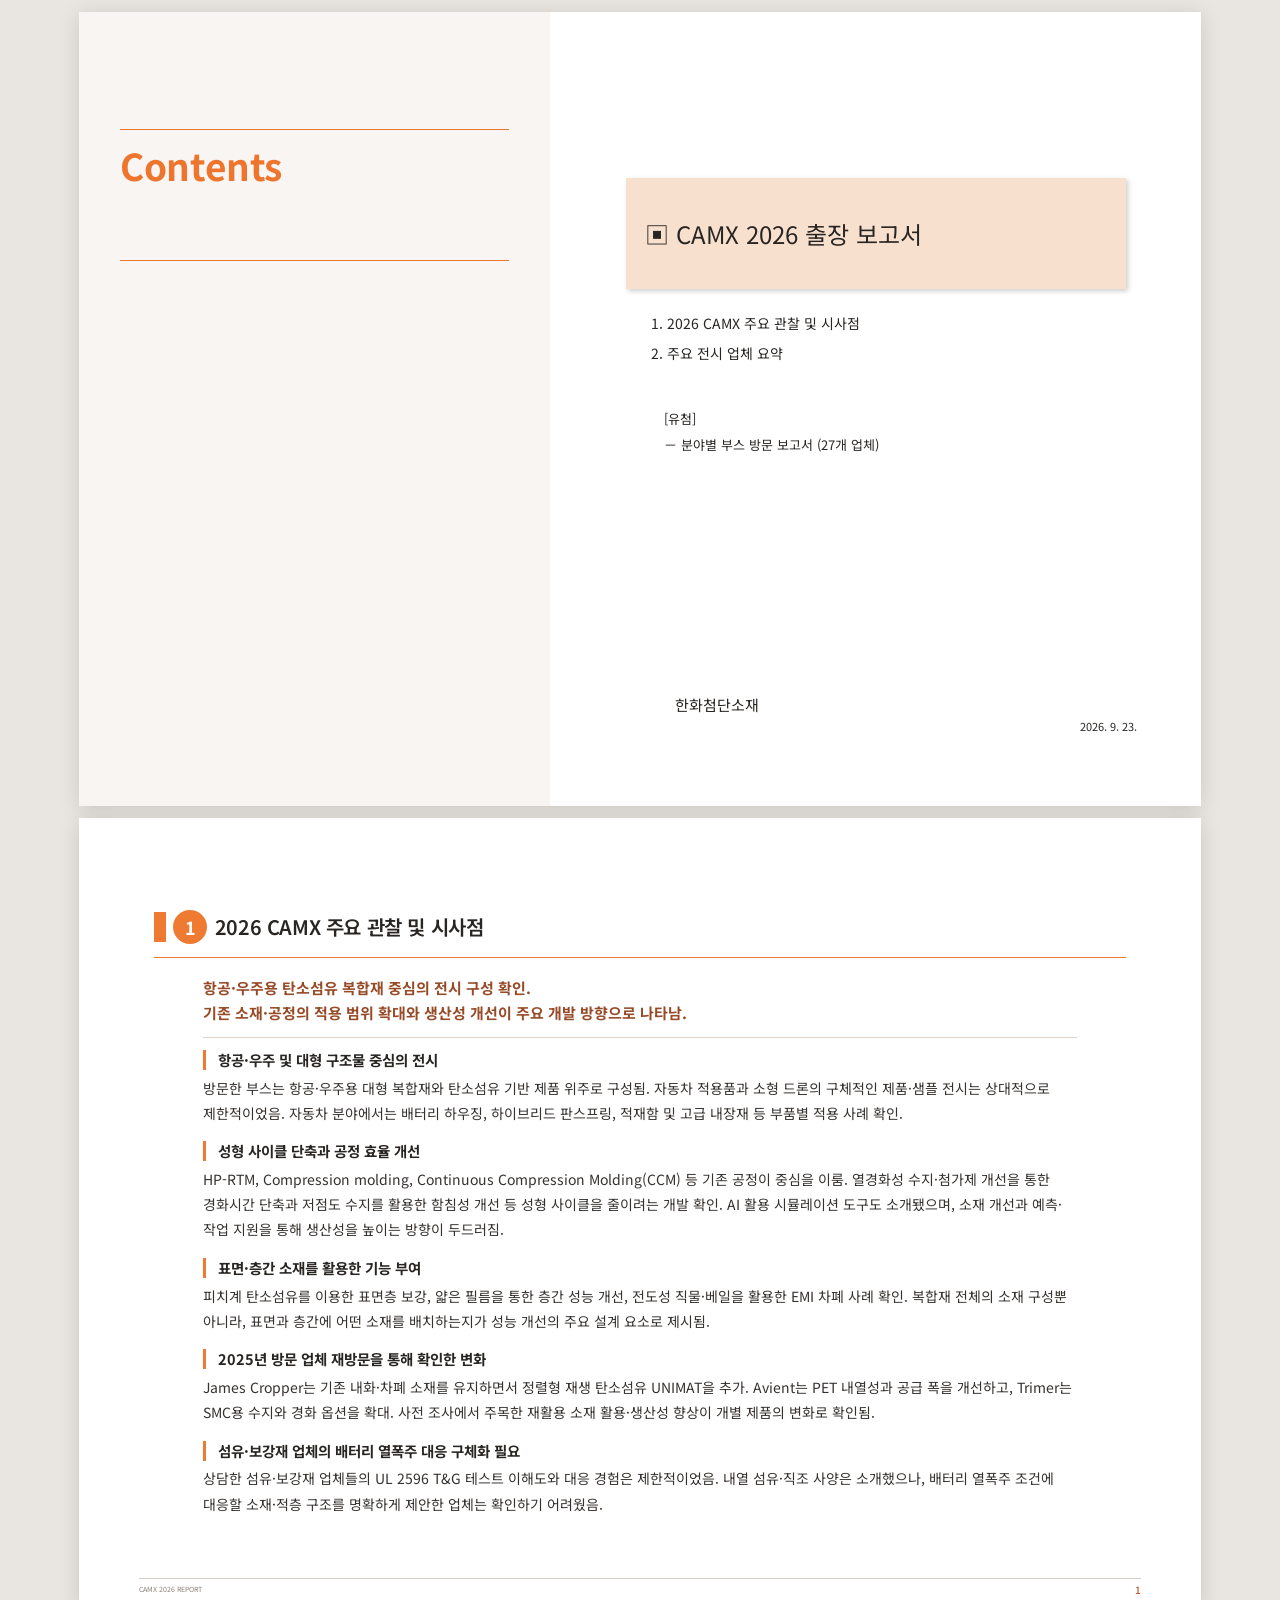
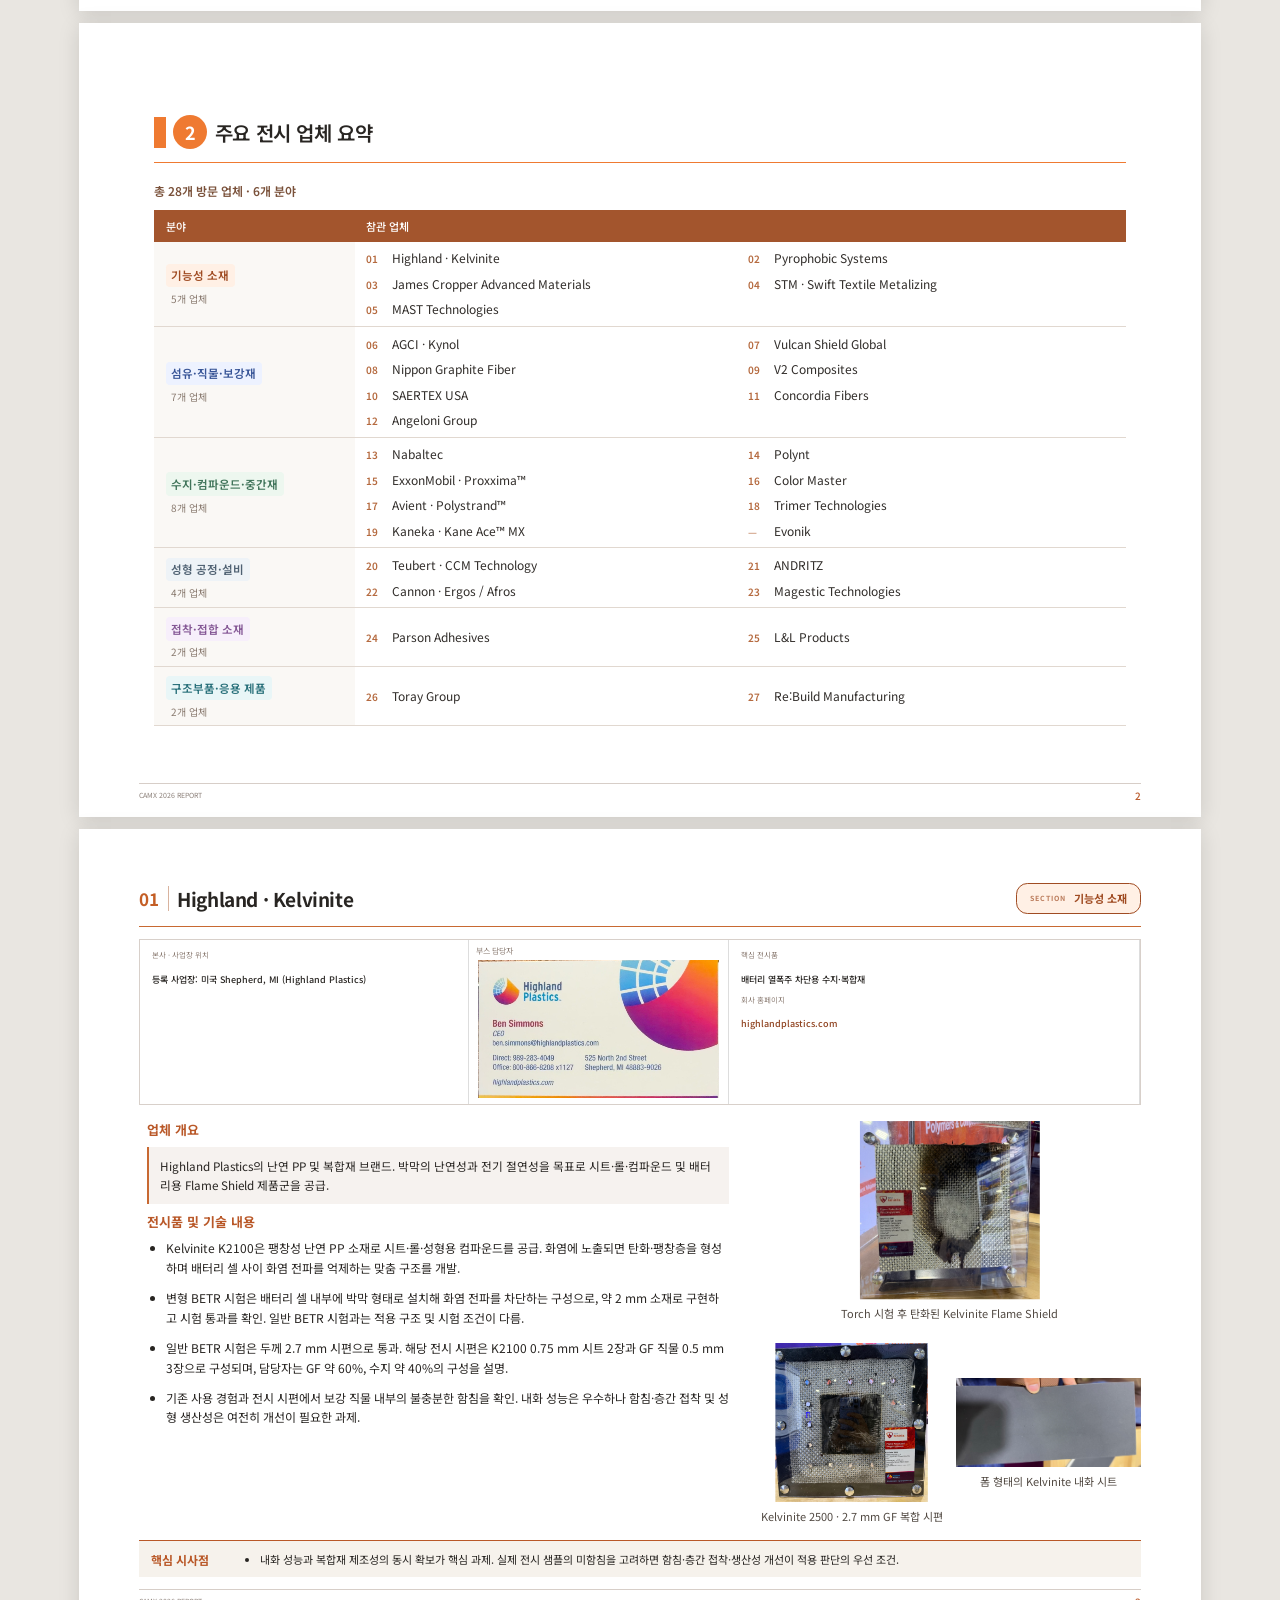
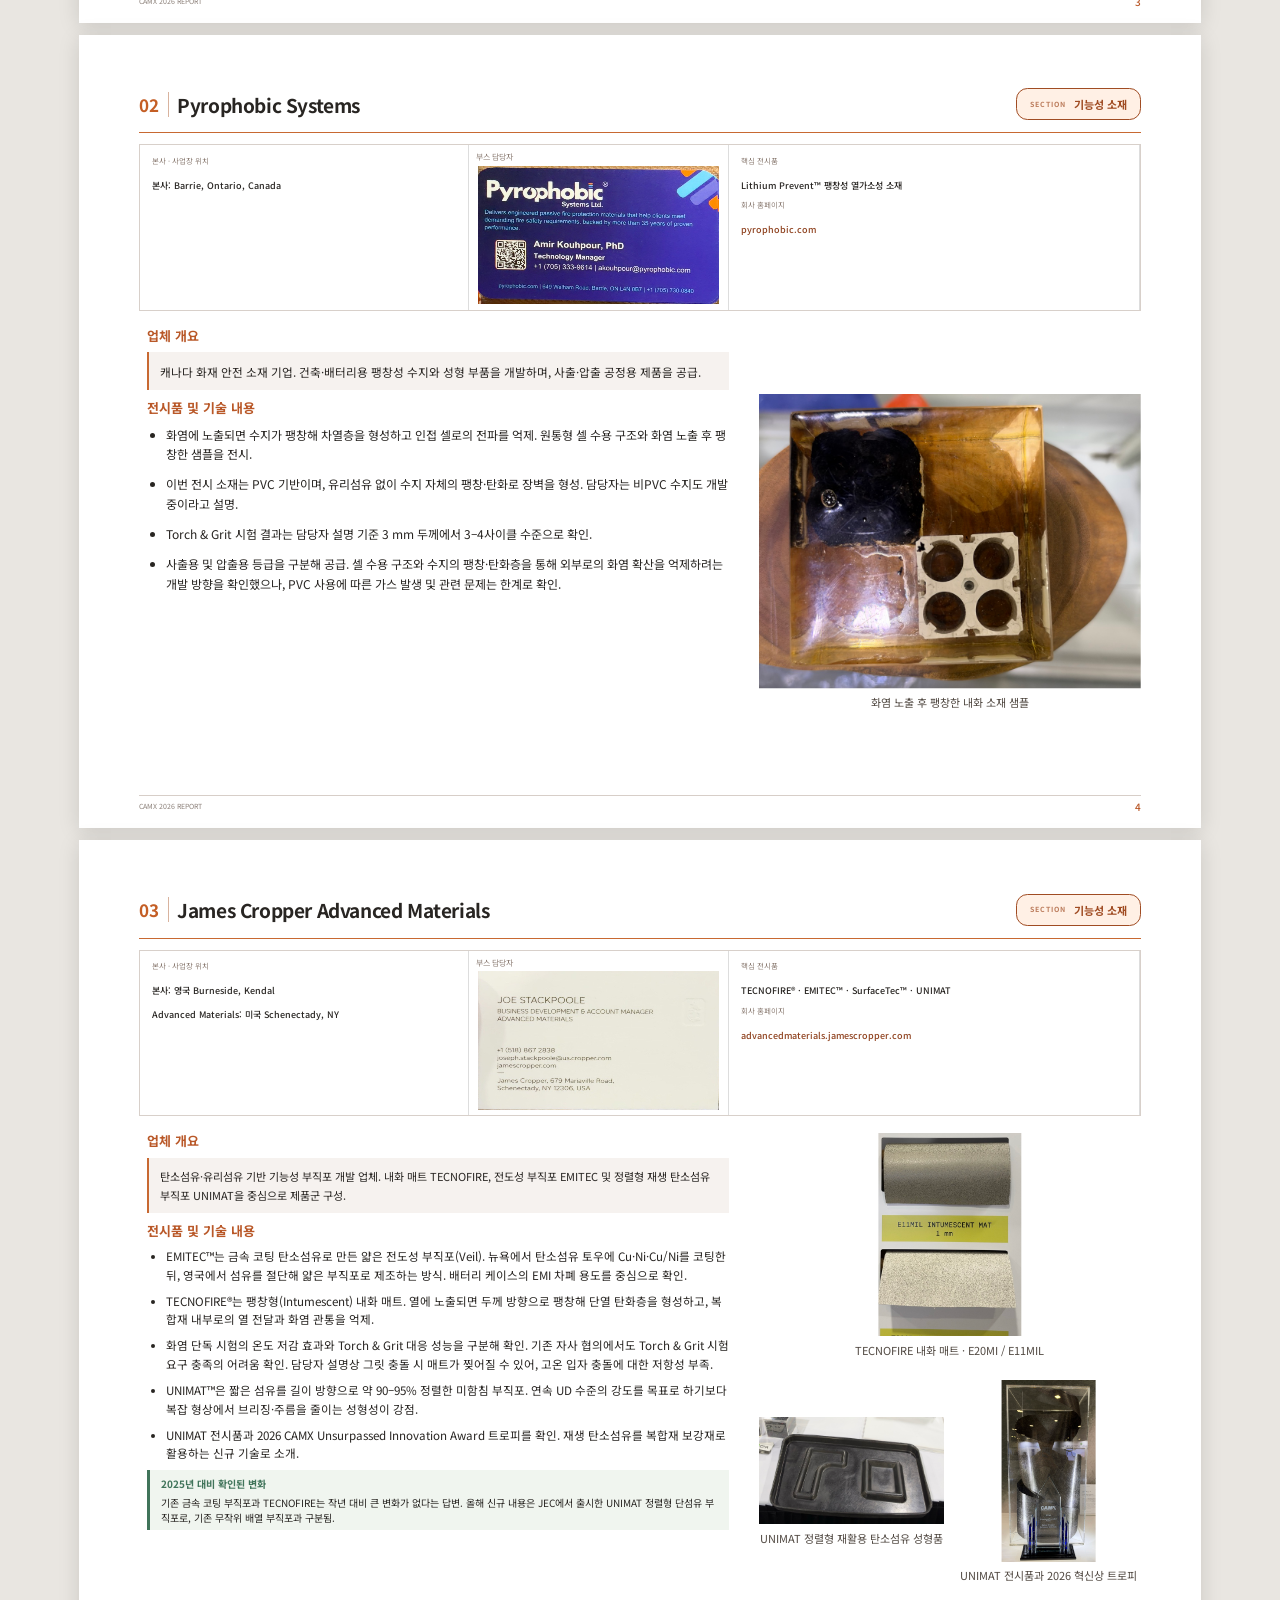
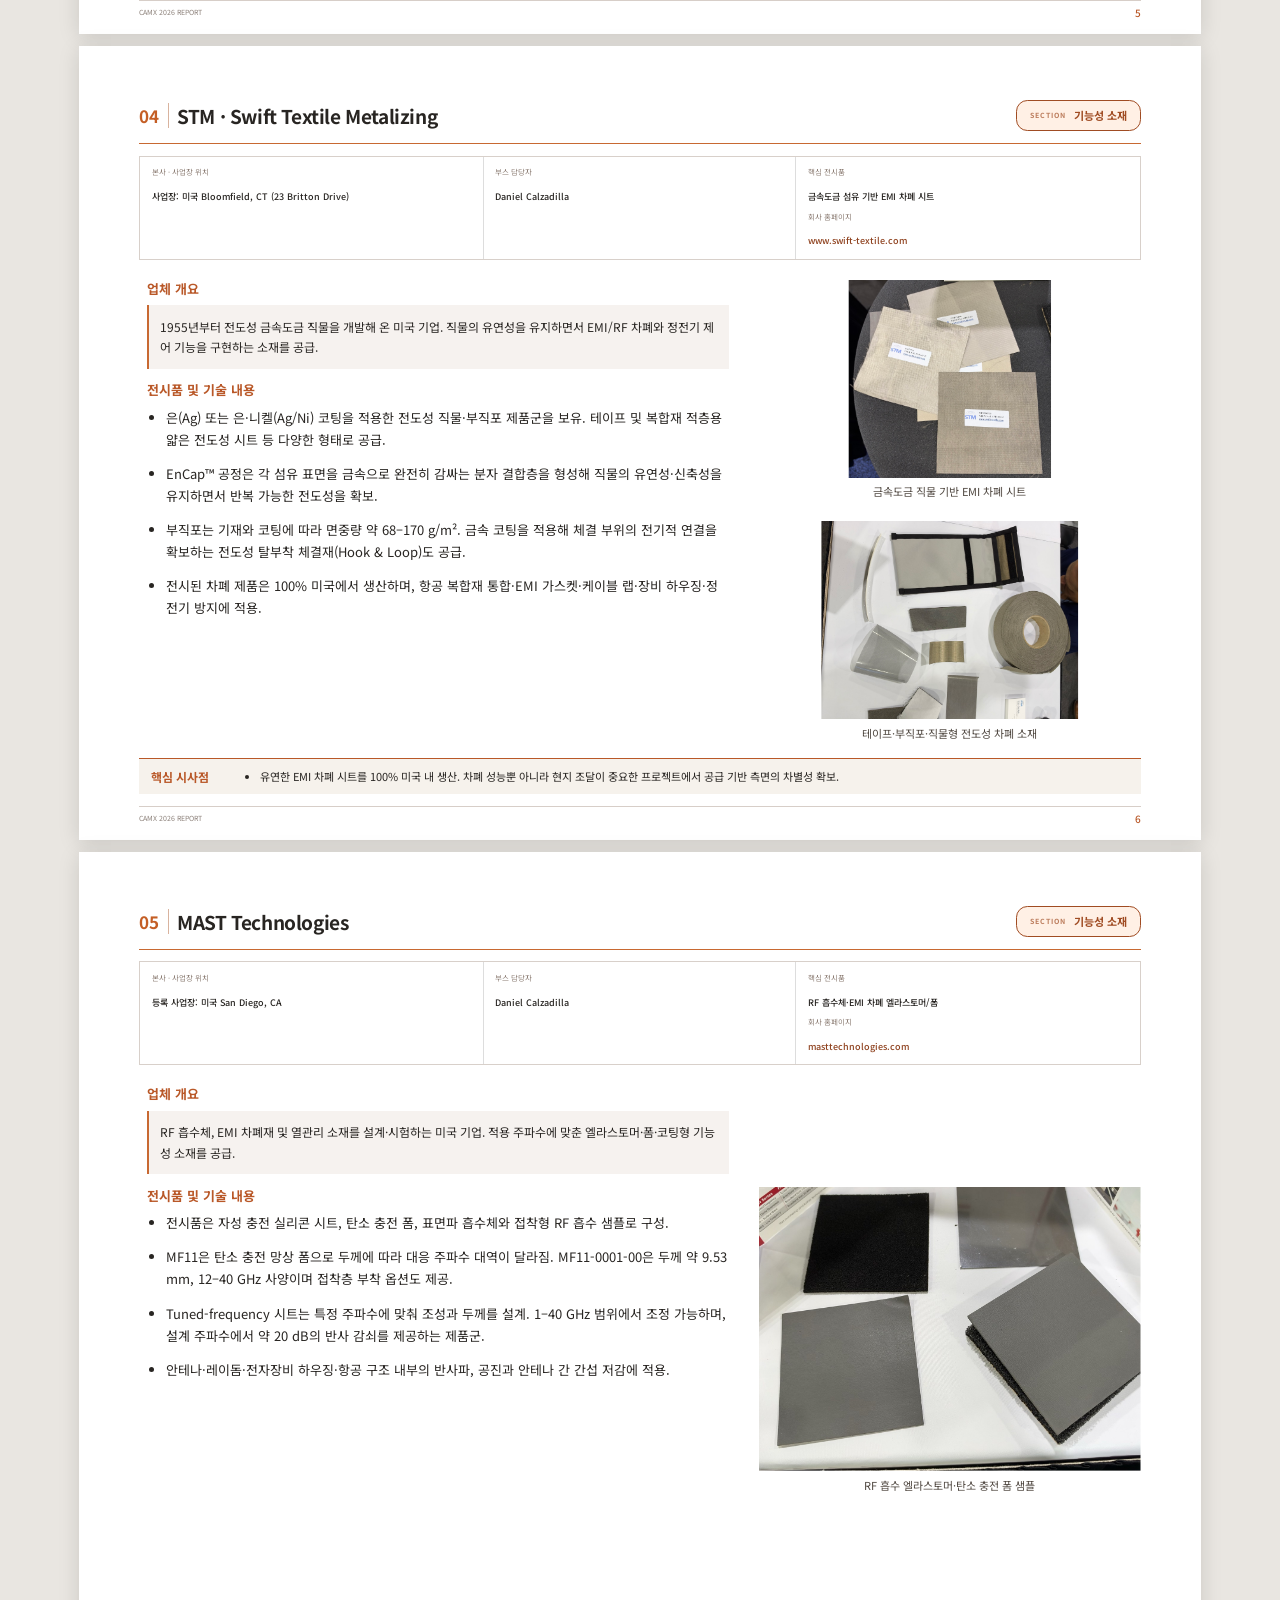
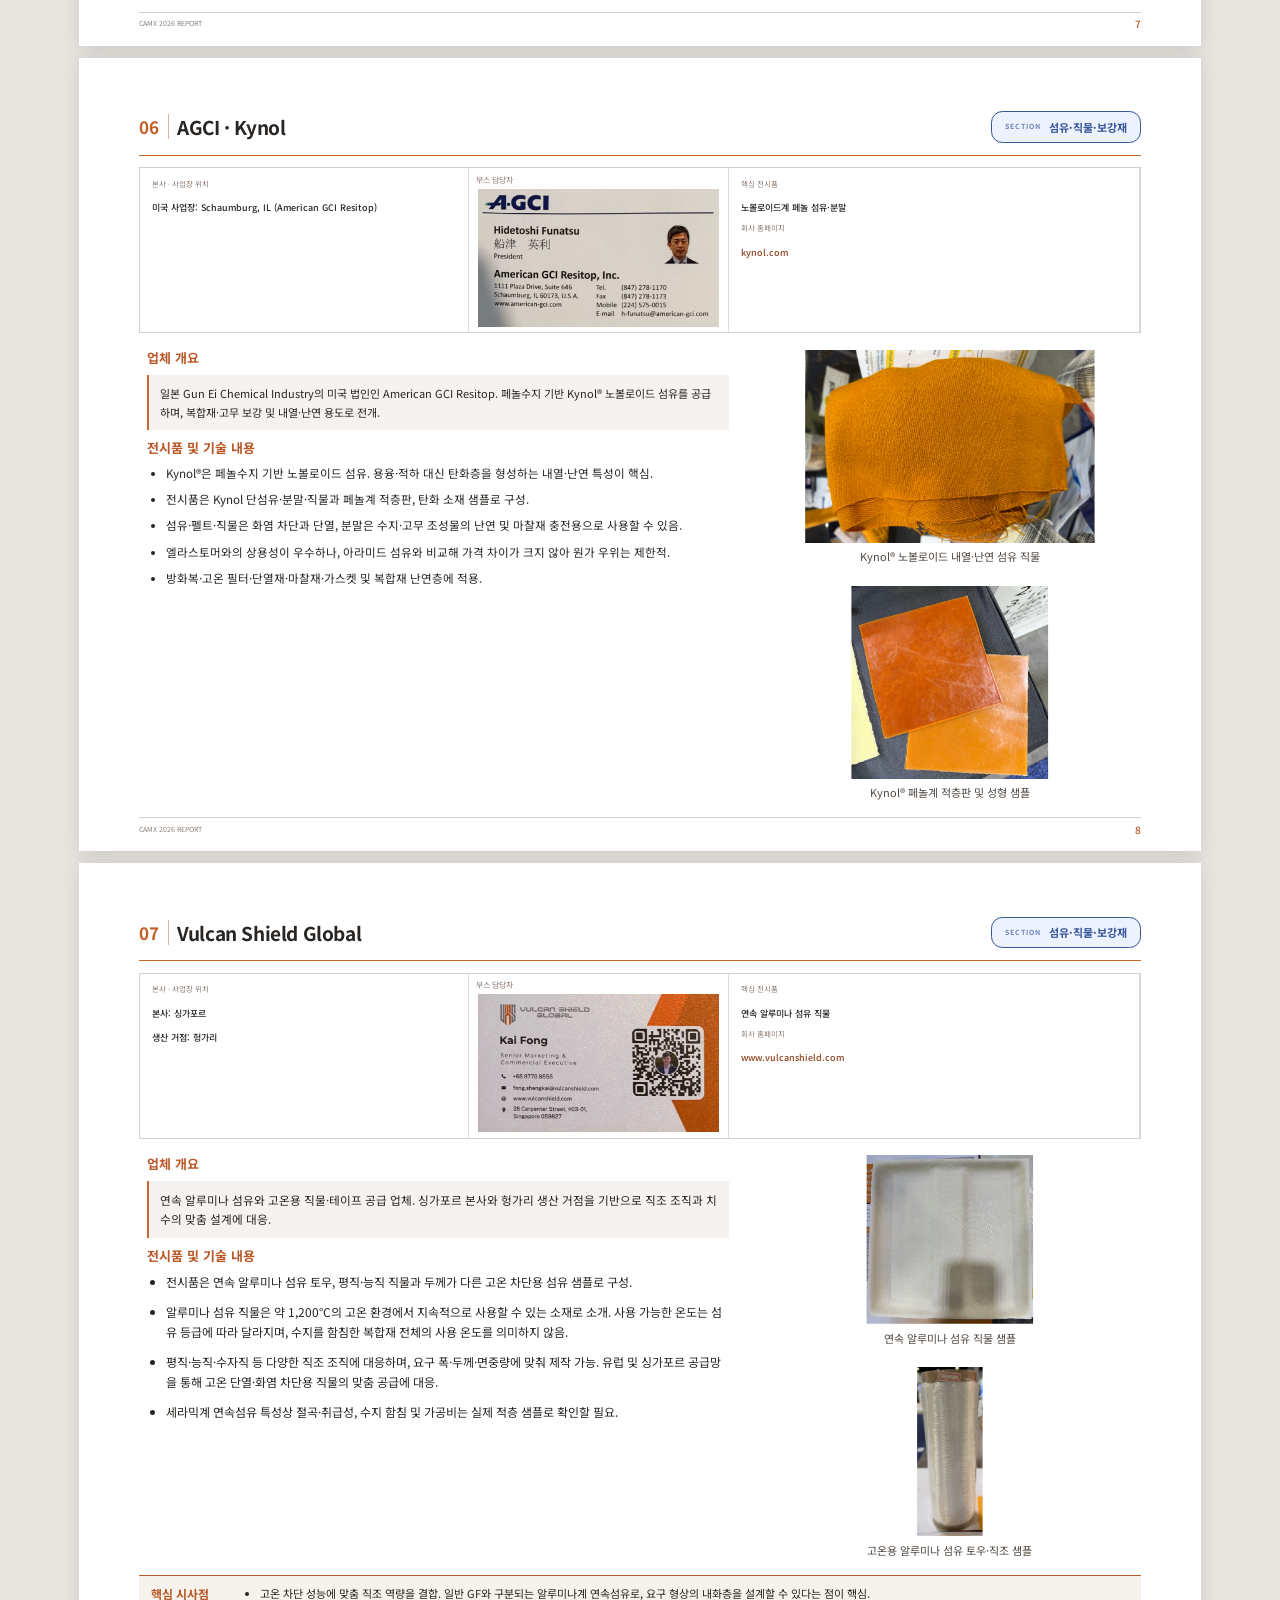
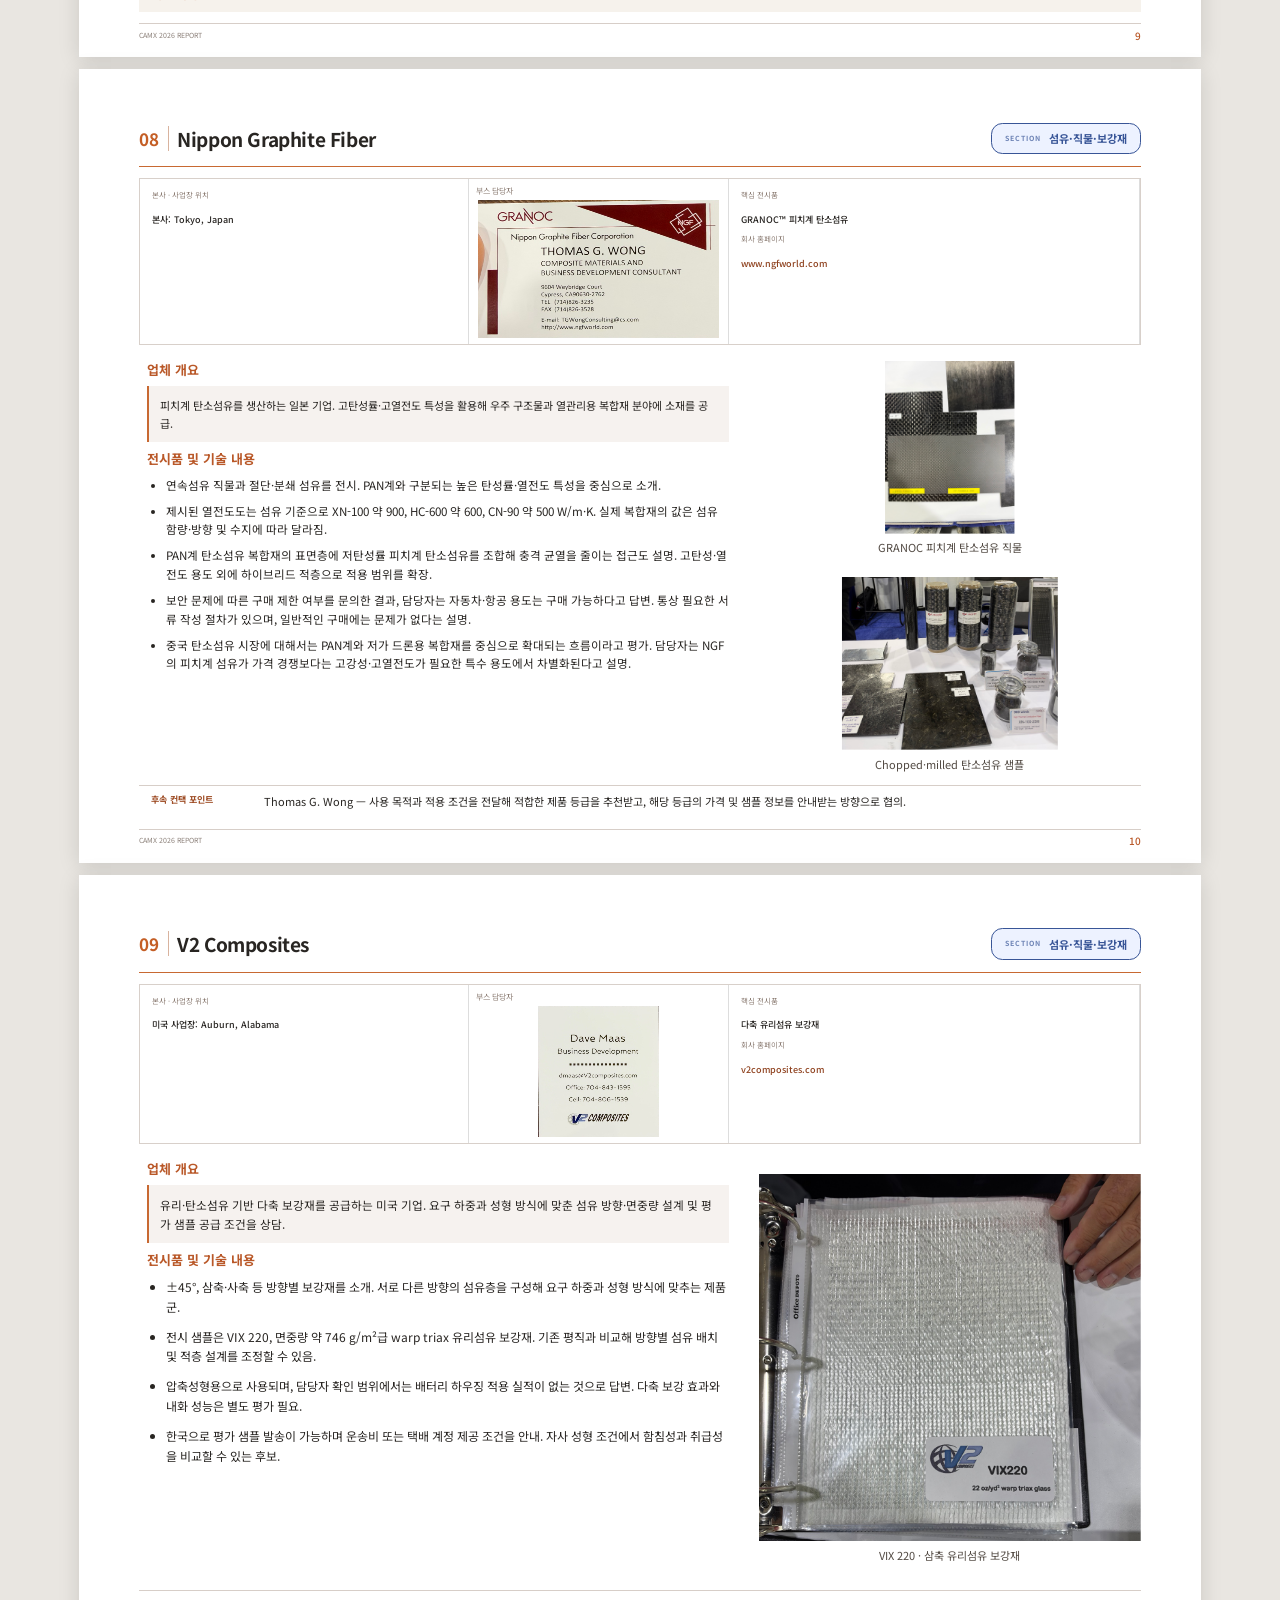
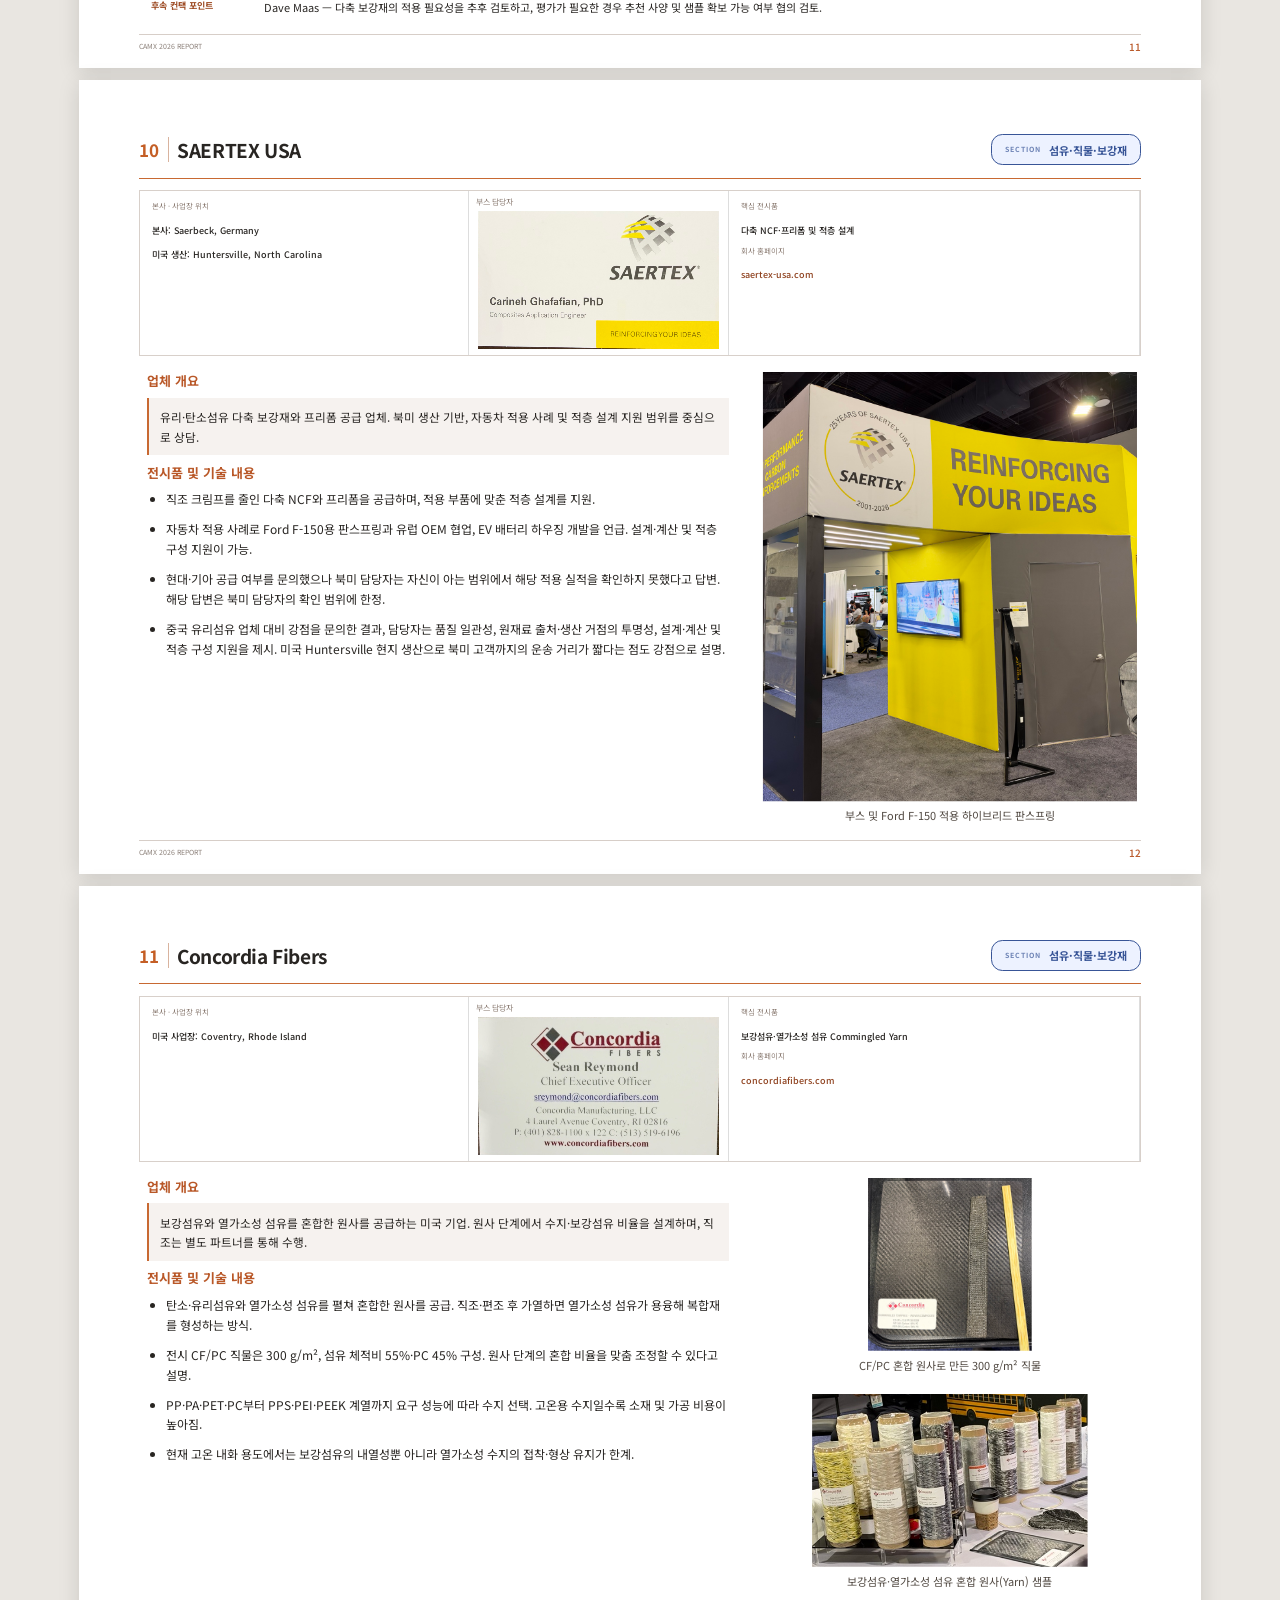
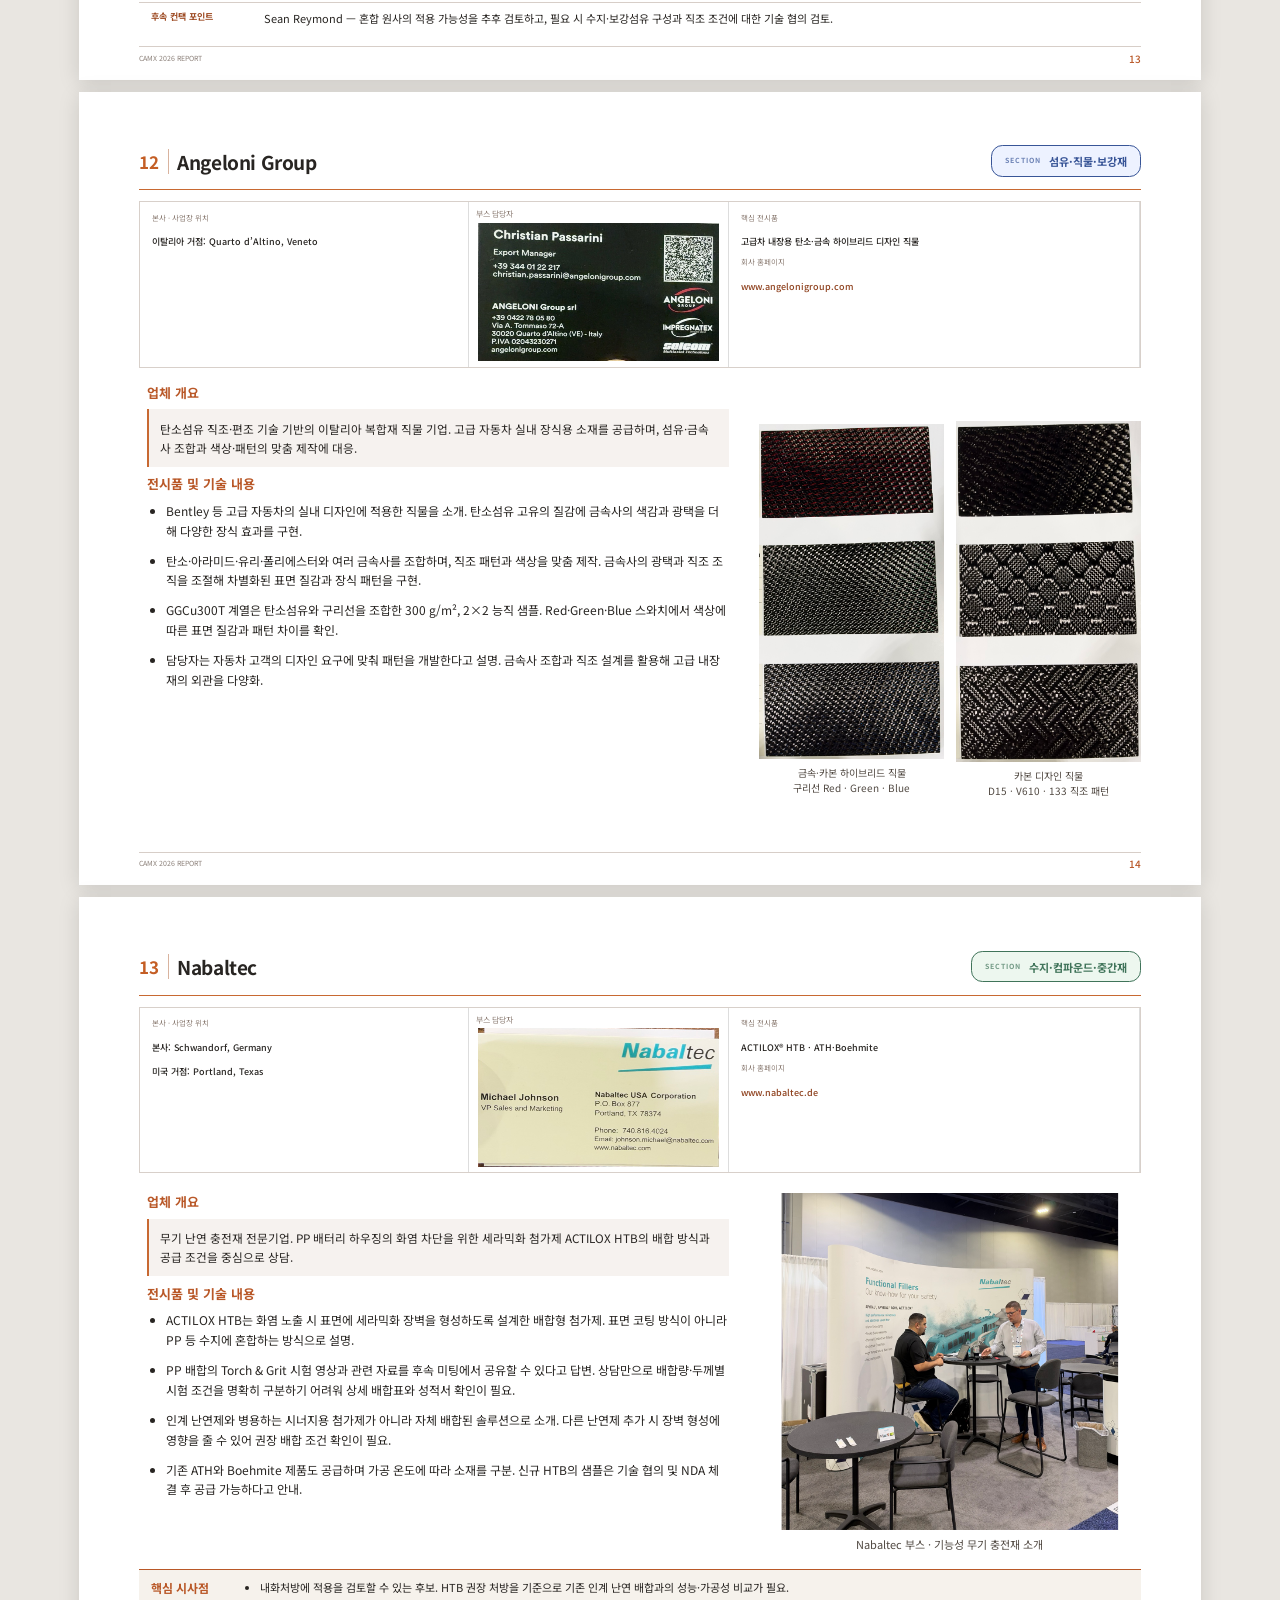
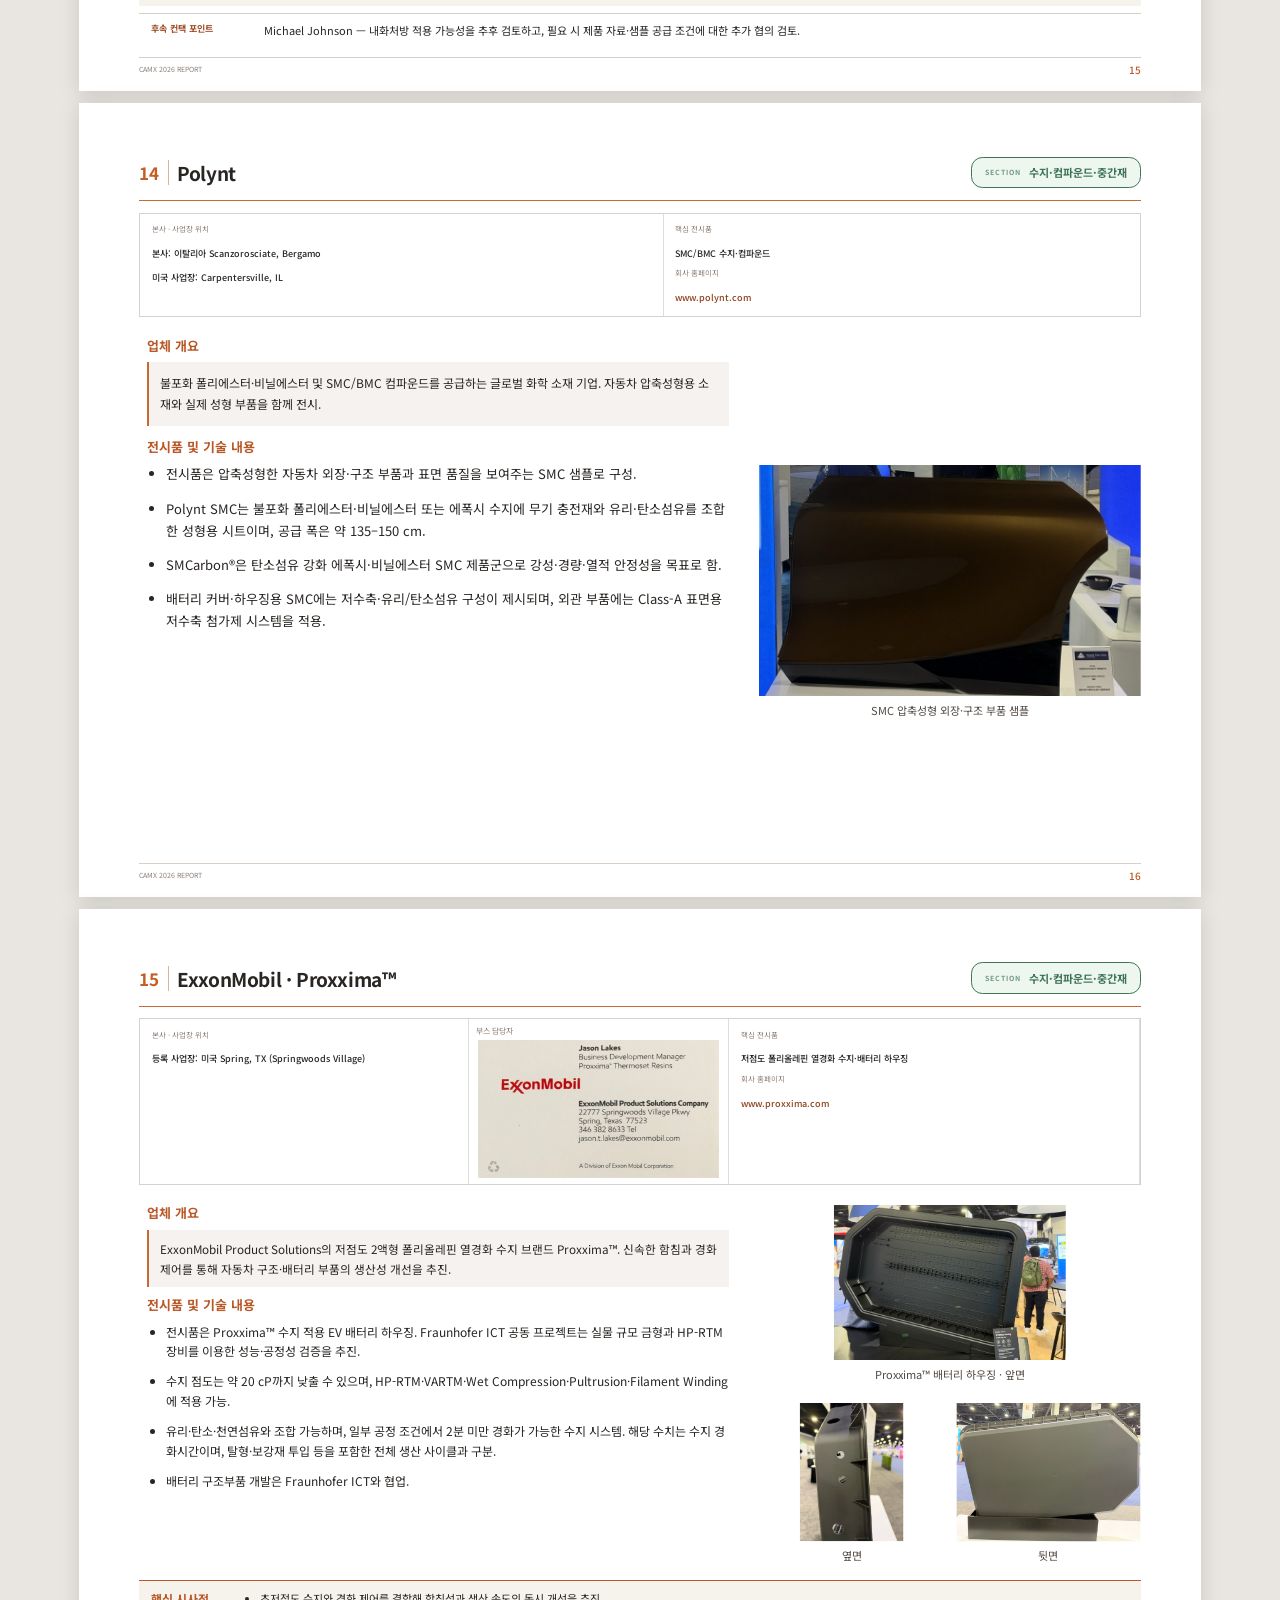
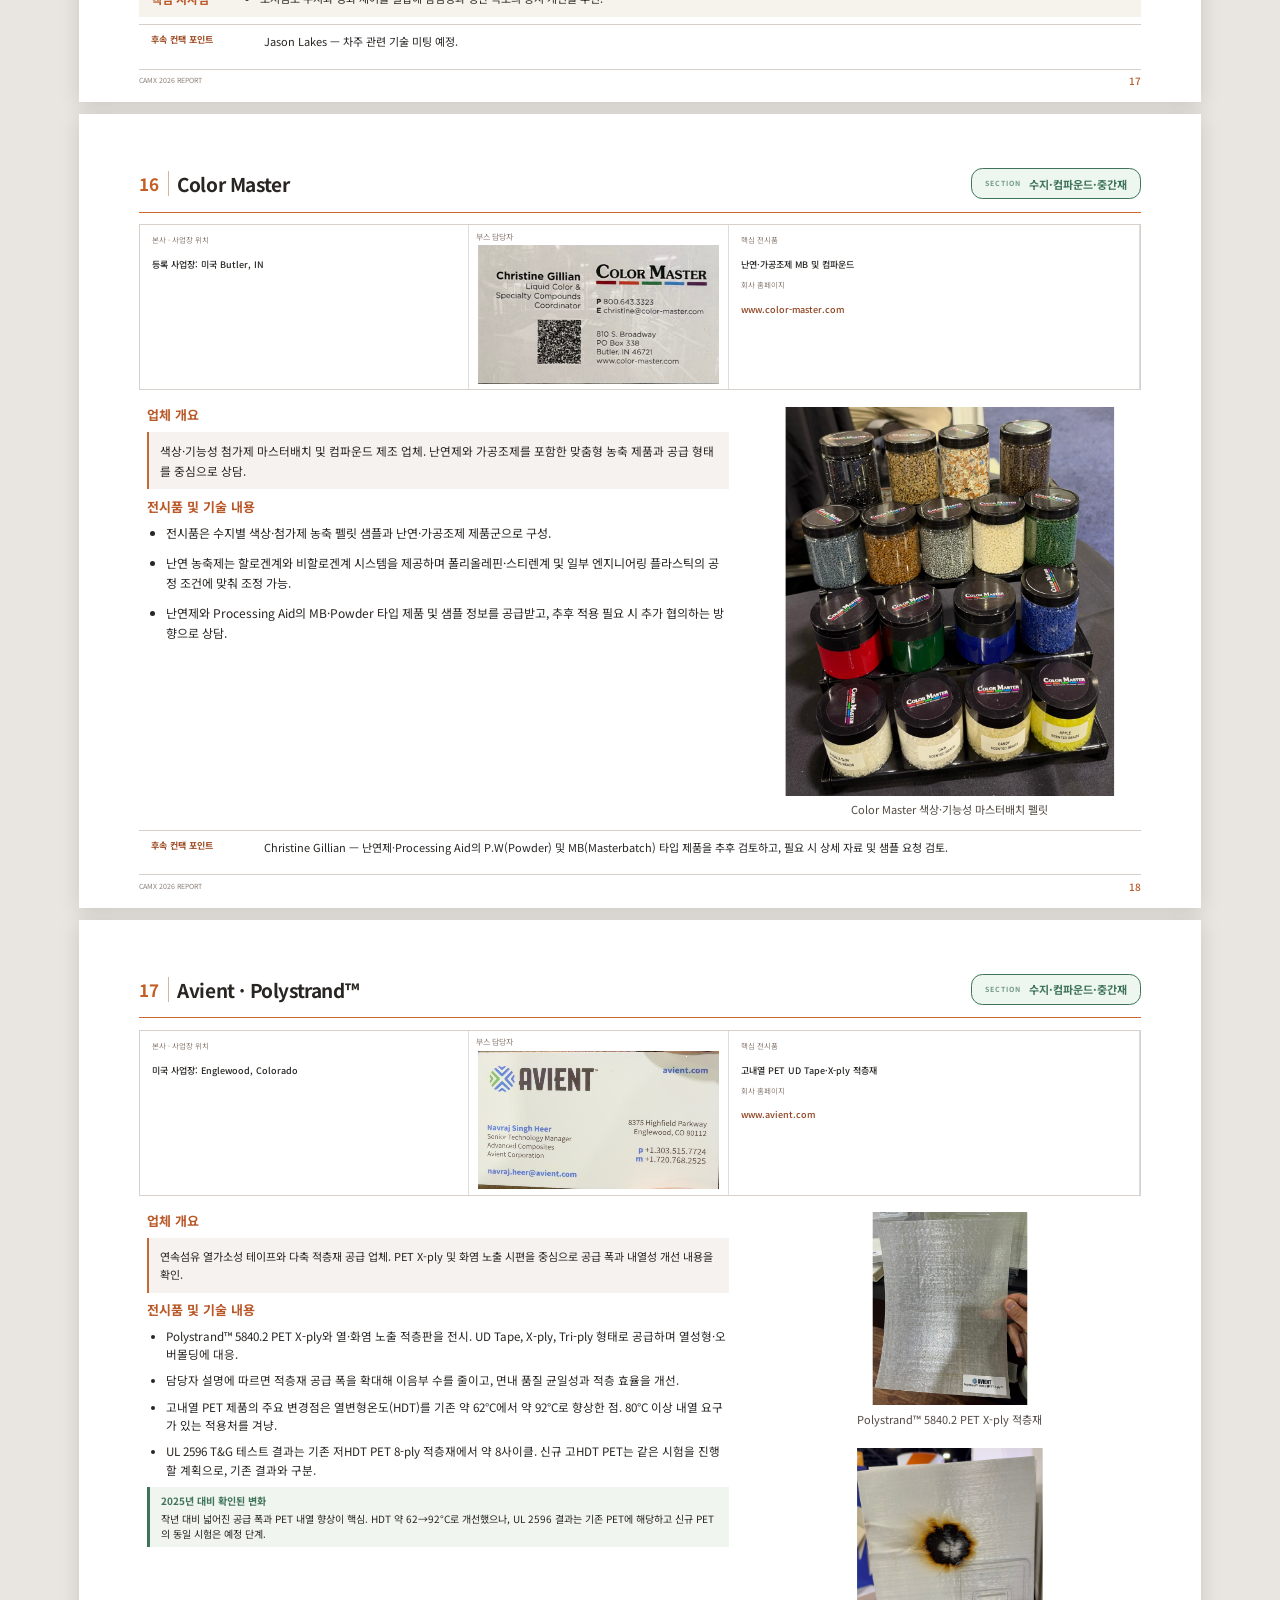
==== commit 08b6e785: "Remove generic masterbatch discussion from Color Master" ====
--- a/report-2026/index.html
+++ b/report-2026/index.html
@@ -11,4 +11,4 @@
 구리선 Red · Green · Blue</figcaption></figure><figure><svg class="sample-photo" width="550.000" height="1013.333" viewBox="278.000 216.000 550.000 1013.333" role="img" aria-label="카본 디자인 직물
 D15 · V610 · 133 직조 패턴"><title>카본 디자인 직물
 D15 · V610 · 133 직조 패턴</title><defs><clipPath id="frame-IMG_0479"><rect x="278.000" y="216.000" width="550.000" height="1013.333"/></clipPath></defs><g clip-path="url(#frame-IMG_0479)"><image href="assets/day2/IMG_0479.jpeg" width="1000" height="1333.3333333333333"/></g></svg><figcaption>카본 디자인 직물
-D15 · V610 · 133 직조 패턴</figcaption></figure></div></div><footer>CAMX 2026 REPORT <span>14</span></footer></section><section class="page detail-page has-takeaway has-followup has-card" id="company-nabaltec"><header><span class="section-no">13</span><h1>Nabaltec</h1><span class="category theme-3"><small>SECTION</small>수지·컴파운드·중간재</span></header><div class="meta "><div><span>본사 · 사업장 위치</span><b>본사: Schwandorf, Germany<br>미국 거점: Portland, Texas</b></div><div class="card-meta"><span>부스 담당자</span><button class="card-button" type="button" aria-label="Michael Johnson 명함 크게 보기" onclick="openCard(this)"><div class="business-card" style="--card-ratio:1.75;--card-width:64mm;--card-scale:0.2418897637795276"><div class="card-scene" style="height:571.4285714285714px"><img src="assets/cards/nabaltec.jpg" alt="Michael Johnson 명함" style="transform:matrix3d(1.80811772672,0.0637265762605,0,-6.40774299718e-05,-0.0320335817726,1.69831325734,0,2.52785148608e-05,0,0,1,0,-439.870907754,-1044.23217548,0,1)"></div></div></button></div><div><span>핵심 전시품</span><b>ACTILOX® HTB · ATH·Boehmite</b><span class="contact-label">회사 홈페이지</span><b><a href="https://www.nabaltec.de">www.nabaltec.de</a></b></div></div><div class="detail-grid"><article><h2>업체 개요</h2><p class="company-profile">무기 난연 충전재 전문기업. PP 배터리 하우징의 화염 차단을 위한 세라믹화 첨가제 ACTILOX HTB의 배합 방식과 공급 조건을 중심으로 상담.</p><h2>전시품 및 기술 내용</h2><ul><li>ACTILOX HTB는 화염 노출 시 표면에 세라믹화 장벽을 형성하도록 설계한 배합형 첨가제. 표면 코팅 방식이 아니라 PP 등 수지에 혼합하는 방식으로 설명.</li><li>PP 배합의 Torch &amp; Grit 시험 영상과 관련 자료를 후속 미팅에서 공유할 수 있다고 답변. 상담만으로 배합량·두께별 시험 조건을 명확히 구분하기 어려워 상세 배합표와 성적서 확인이 필요.</li><li>인계 난연제와 병용하는 시너지용 첨가제가 아니라 자체 배합된 솔루션으로 소개. 다른 난연제 추가 시 장벽 형성에 영향을 줄 수 있어 권장 배합 조건 확인이 필요.</li><li>기존 ATH와 Boehmite 제품도 공급하며 가공 온도에 따라 소재를 구분. 신규 HTB의 샘플은 기술 협의 및 NDA 체결 후 공급 가능하다고 안내.</li></ul></article><div class="photos count-1"><figure><svg class="sample-photo" width="1000.000" height="1000.000" viewBox="0.000 333.333 1000.000 1000.000" role="img" aria-label="Nabaltec 부스 · 기능성 무기 충전재 소개"><title>Nabaltec 부스 · 기능성 무기 충전재 소개</title><defs><clipPath id="frame-IMG_0468"><rect x="0.000" y="333.333" width="1000.000" height="1000.000"/></clipPath></defs><g clip-path="url(#frame-IMG_0468)"><image href="assets/day2/IMG_0468.jpeg" width="1000" height="1333.3333333333333"/></g></svg><figcaption>Nabaltec 부스 · 기능성 무기 충전재 소개</figcaption></figure></div></div><div class="takeaway"><b>핵심 시사점</b><ul><li>내화처방에 적용을 검토할 수 있는 후보. HTB 권장 처방을 기준으로 기존 인계 난연 배합과의 성능·가공성 비교가 필요.</li></ul></div><div class="followup"><b>후속 컨택 포인트</b><p>Michael Johnson — 내화처방 적용 가능성을 추후 검토하고, 필요 시 제품 자료·샘플 공급 조건에 대한 추가 협의 검토.</p></div><footer>CAMX 2026 REPORT <span>15</span></footer></section><section class="page detail-page" id="company-polynt"><header><span class="section-no">14</span><h1>Polynt</h1><span class="category theme-3"><small>SECTION</small>수지·컴파운드·중간재</span></header><div class="meta no-contact"><div><span>본사 · 사업장 위치</span><b>본사: 이탈리아 Scanzorosciate, Bergamo<br>미국 사업장: Carpentersville, IL</b></div><div><span>핵심 전시품</span><b>SMC/BMC 수지·컴파운드</b><span class="contact-label">회사 홈페이지</span><b><a href="https://www.polynt.com">www.polynt.com</a></b></div></div><div class="detail-grid"><article><h2>업체 개요</h2><p class="company-profile">불포화 폴리에스터·비닐에스터 및 SMC/BMC 컴파운드를 공급하는 글로벌 화학 소재 기업. 자동차 압축성형용 소재와 실제 성형 부품을 함께 전시.</p><h2>전시품 및 기술 내용</h2><ul><li>전시품은 압축성형한 자동차 외장·구조 부품과 표면 품질을 보여주는 SMC 샘플로 구성.</li><li>Polynt SMC는 불포화 폴리에스터·비닐에스터 또는 에폭시 수지에 무기 충전재와 유리·탄소섬유를 조합한 성형용 시트이며, 공급 폭은 약 135–150 cm.</li><li>SMCarbon®은 탄소섬유 강화 에폭시·비닐에스터 SMC 제품군으로 강성·경량·열적 안정성을 목표로 함.</li><li>배터리 커버·하우징용 SMC에는 저수축·유리/탄소섬유 구성이 제시되며, 외관 부품에는 Class-A 표면용 저수축 첨가제 시스템을 적용.</li></ul></article><div class="photos count-1"><figure><svg class="sample-photo" width="930.000" height="563.125" viewBox="45.000 209.792 930.000 563.125" role="img" aria-label="SMC 압축성형 외장·구조 부품 샘플"><title>SMC 압축성형 외장·구조 부품 샘플</title><defs><clipPath id="frame-polynt-1"><rect x="45.000" y="209.792" width="930.000" height="563.125"/></clipPath></defs><g clip-path="url(#frame-polynt-1)"><image href="assets/polynt-1.jpg" width="1000" height="1104.1666666666667"/></g></svg><figcaption>SMC 압축성형 외장·구조 부품 샘플</figcaption></figure></div></div><footer>CAMX 2026 REPORT <span>16</span></footer></section><section class="page detail-page has-takeaway has-followup has-card" id="company-exxon"><header><span class="section-no">15</span><h1>ExxonMobil · Proxxima™</h1><span class="category theme-3"><small>SECTION</small>수지·컴파운드·중간재</span></header><div class="meta "><div><span>본사 · 사업장 위치</span><b>등록 사업장: 미국 Spring, TX (Springwoods Village)</b></div><div class="card-meta"><span>부스 담당자</span><button class="card-button" type="button" aria-label="Jason Lakes 명함 크게 보기" onclick="openCard(this)"><div class="business-card" style="--card-ratio:1.75;--card-width:64mm;--card-scale:0.2418897637795276"><div class="card-scene" style="height:571.4285714285714px"><img src="assets/cards/yesterday-original.jpg" alt="Jason Lakes 명함" style="transform:matrix3d(2.84305860811,0.0950564085395,0,9.10510898132e-05,0.0693428928808,2.86846691651,0,9.72348609716e-05,0,0,1,0,-370.335654523,-630.447650754,0,1)"></div></div></button></div><div><span>핵심 전시품</span><b>저점도 폴리올레핀 열경화 수지·배터리 하우징</b><span class="contact-label">회사 홈페이지</span><b><a href="https://www.proxxima.com">www.proxxima.com</a></b></div></div><div class="detail-grid"><article><h2>업체 개요</h2><p class="company-profile">ExxonMobil Product Solutions의 저점도 2액형 폴리올레핀 열경화 수지 브랜드 Proxxima™. 신속한 함침과 경화 제어를 통해 자동차 구조·배터리 부품의 생산성 개선을 추진.</p><h2>전시품 및 기술 내용</h2><ul><li>전시품은 Proxxima™ 수지 적용 EV 배터리 하우징. Fraunhofer ICT 공동 프로젝트는 실물 규모 금형과 HP-RTM 장비를 이용한 성능·공정성 검증을 추진.</li><li>수지 점도는 약 20 cP까지 낮출 수 있으며, HP-RTM·VARTM·Wet Compression·Pultrusion·Filament Winding에 적용 가능.</li><li>유리·탄소·천연섬유와 조합 가능하며, 일부 공정 조건에서 2분 미만 경화가 가능한 수지 시스템. 해당 수치는 수지 경화시간이며, 탈형·보강재 투입 등을 포함한 전체 생산 사이클과 구분.</li><li>배터리 구조부품 개발은 Fraunhofer ICT와 협업.</li></ul></article><div class="photos count-3"><figure><svg class="sample-photo" width="965.000" height="646.667" viewBox="15.000 486.667 965.000 646.667" role="img" aria-label="Proxxima™ 배터리 하우징 · 앞면"><title>Proxxima™ 배터리 하우징 · 앞면</title><defs><clipPath id="frame-exxon-1"><rect x="15.000" y="486.667" width="965.000" height="646.667"/></clipPath></defs><g clip-path="url(#frame-exxon-1)"><image href="assets/exxon-1.jpg" width="1000" height="1333.3333333333333"/></g></svg><figcaption>Proxxima™ 배터리 하우징 · 앞면</figcaption></figure><figure><svg class="sample-photo" width="1000.000" height="1333.333" viewBox="0.000 0.000 1000.000 1333.333" role="img" aria-label="옆면"><title>옆면</title><defs><clipPath id="frame-exxon-2"><rect x="0.000" y="0.000" width="1000.000" height="1333.333"/></clipPath></defs><g clip-path="url(#frame-exxon-2)"><image href="assets/exxon-2.jpg" width="1000" height="1333.3333333333333"/></g></svg><figcaption>옆면</figcaption></figure><figure><svg class="sample-photo" width="975.000" height="733.333" viewBox="25.000 293.333 975.000 733.333" role="img" aria-label="뒷면"><title>뒷면</title><defs><clipPath id="frame-exxon-3"><rect x="25.000" y="293.333" width="975.000" height="733.333"/></clipPath></defs><g clip-path="url(#frame-exxon-3)"><image href="assets/exxon-3.jpg" width="1000" height="1333.3333333333333"/></g></svg><figcaption>뒷면</figcaption></figure></div></div><div class="takeaway"><b>핵심 시사점</b><ul><li>초저점도 수지와 경화 제어를 결합해 함침성과 생산 속도의 동시 개선을 추진.</li></ul></div><div class="followup"><b>후속 컨택 포인트</b><p>Jason Lakes — 차주 관련 기술 미팅 예정.</p></div><footer>CAMX 2026 REPORT <span>17</span></footer></section><section class="page detail-page has-followup has-card" id="company-color"><header><span class="section-no">16</span><h1>Color Master</h1><span class="category theme-3"><small>SECTION</small>수지·컴파운드·중간재</span></header><div class="meta "><div><span>본사 · 사업장 위치</span><b>등록 사업장: 미국 Butler, IN</b></div><div class="card-meta"><span>부스 담당자</span><button class="card-button" type="button" aria-label="Christine Gillian 명함 크게 보기" onclick="openCard(this)"><div class="business-card" style="--card-ratio:1.75;--card-width:64mm;--card-scale:0.2418897637795276"><div class="card-scene" style="height:571.4285714285714px"><img src="assets/cards/yesterday-original.jpg" alt="Christine Gillian 명함" style="transform:matrix3d(2.7134635807,0.0625793173236,0,5.57579324877e-05,-9.71445146547e-17,2.7847796209,0,4.42950941369e-05,0,0,1,0,-1404.33641457,-596.264701502,0,1)"></div></div></button></div><div><span>핵심 전시품</span><b>난연·가공조제 MB 및 컴파운드</b><span class="contact-label">회사 홈페이지</span><b><a href="https://www.color-master.com">www.color-master.com</a></b></div></div><div class="detail-grid"><article><h2>업체 개요</h2><p class="company-profile">색상·기능성 첨가제 마스터배치 및 컴파운드 제조 업체. 난연제와 가공조제를 포함한 맞춤형 농축 제품과 공급 형태를 중심으로 상담.</p><h2>전시품 및 기술 내용</h2><ul><li>전시품은 수지별 색상·첨가제 농축 펠릿 샘플과 난연·가공조제 제품군으로 구성.</li><li>난연 농축제는 할로겐계와 비할로겐계 시스템을 제공하며 폴리올레핀·스티렌계 및 일부 엔지니어링 플라스틱의 공정 조건에 맞춰 조정 가능.</li><li>마스터배치는 분말 직접 투입보다 계량·분산과 작업환경 관리에 유리하지만, 섬유강화 수지에서는 점도·물성·표면 품질 변화 확인이 필요.</li><li>난연제와 Processing Aid의 MB·Powder 타입 제품 및 샘플 정보를 공급받고, 추후 적용 필요 시 추가 협의하는 방향으로 상담.</li></ul></article><div class="photos count-1"><figure><svg class="sample-photo" width="760.000" height="900.000" viewBox="95.000 393.333 760.000 900.000" role="img" aria-label="Color Master 색상·기능성 마스터배치 펠릿"><title>Color Master 색상·기능성 마스터배치 펠릿</title><defs><clipPath id="frame-color-1"><rect x="95.000" y="393.333" width="760.000" height="900.000"/></clipPath></defs><g clip-path="url(#frame-color-1)"><image href="assets/color-1.jpg" width="1000" height="1333.3333333333333"/></g></svg><figcaption>Color Master 색상·기능성 마스터배치 펠릿</figcaption></figure></div></div><div class="followup"><b>후속 컨택 포인트</b><p>Christine Gillian — 난연제·Processing Aid의 P.W(Powder) 및 MB(Masterbatch) 타입 제품을 추후 검토하고, 필요 시 상세 자료 및 샘플 요청 검토.</p></div><footer>CAMX 2026 REPORT <span>18</span></footer></section><section class="page detail-page dense has-card" id="company-avient"><header><span class="section-no">17</span><h1>Avient · Polystrand™</h1><span class="category theme-3"><small>SECTION</small>수지·컴파운드·중간재</span></header><div class="meta "><div><span>본사 · 사업장 위치</span><b>미국 사업장: Englewood, Colorado</b></div><div class="card-meta"><span>부스 담당자</span><button class="card-button" type="button" aria-label="Navraj Singh Heer 명함 크게 보기" onclick="openCard(this)"><div class="business-card" style="--card-ratio:1.75;--card-width:64mm;--card-scale:0.2418897637795276"><div class="card-scene" style="height:571.4285714285714px"><img src="assets/cards/avient.jpg" alt="Navraj Singh Heer 명함" style="transform:matrix3d(1.26576405289,-0.0226140542536,0,-5.63089101258e-05,-0.0204469577774,1.24659974073,0,-6.18945828236e-05,0,0,1,0,-67.9033731141,-488.972388098,0,1)"></div></div></button></div><div><span>핵심 전시품</span><b>고내열 PET UD Tape·X-ply 적층재</b><span class="contact-label">회사 홈페이지</span><b><a href="https://www.avient.com/composites">www.avient.com</a></b></div></div><div class="detail-grid"><article><h2>업체 개요</h2><p class="company-profile">연속섬유 열가소성 테이프와 다축 적층재 공급 업체. PET X-ply 및 화염 노출 시편을 중심으로 공급 폭과 내열성 개선 내용을 확인.</p><h2>전시품 및 기술 내용</h2><ul><li>Polystrand™ 5840.2 PET X-ply와 열·화염 노출 적층판을 전시. UD Tape, X-ply, Tri-ply 형태로 공급하며 열성형·오버몰딩에 대응.</li><li>담당자 설명에 따르면 적층재 공급 폭을 확대해 이음부 수를 줄이고, 면내 품질 균일성과 적층 효율을 개선.</li><li>고내열 PET 제품의 주요 변경점은 열변형온도(HDT)를 기존 약 62°C에서 약 92°C로 향상한 점. 80°C 이상 내열 요구가 있는 적용처를 겨냥.</li><li>UL 2596 T&amp;G 테스트 결과는 기존 저HDT PET 8-ply 적층재에서 약 8사이클. 신규 고HDT PET는 같은 시험을 진행할 계획으로, 기존 결과와 구분.</li></ul><div class="comparison"><b>2025년 대비 확인된 변화</b>작년 대비 넓어진 공급 폭과 PET 내열 향상이 핵심. HDT 약 62→92°C로 개선했으나, UL 2596 결과는 기존 PET에 해당하고 신규 PET의 동일 시험은 예정 단계.</div></article><div class="photos count-2"><figure><svg class="sample-photo" width="995.000" height="1240.000" viewBox="0.000 73.333 995.000 1240.000" role="img" aria-label="Polystrand™ 5840.2 PET X-ply 적층재"><title>Polystrand™ 5840.2 PET X-ply 적층재</title><defs><clipPath id="frame-IMG_0436"><rect x="0.000" y="73.333" width="995.000" height="1240.000"/></clipPath></defs><g clip-path="url(#frame-IMG_0436)"><image href="assets/day2/IMG_0436.jpeg" width="1000" height="1333.3333333333333"/></g></svg><figcaption>Polystrand™ 5840.2 PET X-ply 적층재</figcaption></figure><figure><svg class="sample-photo" width="885.000" height="920.000" viewBox="55.000 193.333 885.000 920.000" role="img" aria-label="열·화염 노출 후 PET 복합재 샘플"><title>열·화염 노출 후 PET 복합재 샘플</title><defs><clipPath id="frame-IMG_0437"><rect x="55.000" y="193.333" width="885.000" height="920.000"/></clipPath></defs><g clip-path="url(#frame-IMG_0437)"><image href="assets/day2/IMG_0437.jpeg" width="1000" height="1333.3333333333333"/></g></svg><figcaption>열·화염 노출 후 PET 복합재 샘플</figcaption></figure></div></div><footer>CAMX 2026 REPORT <span>19</span></footer></section><section class="page detail-page dense has-card" id="company-trimer"><header><span class="section-no">18</span><h1>Trimer Technologies</h1><span class="category theme-3"><small>SECTION</small>수지·컴파운드·중간재</span></header><div class="meta "><div><span>본사 · 사업장 위치</span><b>미국 사업장: Plymouth, Michigan</b></div><div class="card-meta"><span>부스 담당자</span><button class="card-button" type="button" aria-label="Henry A. Sodano 명함 크게 보기" onclick="openCard(this)"><div class="business-card" style="--card-ratio:1.75;--card-width:64mm;--card-scale:0.2418897637795276"><div class="card-scene" style="height:571.4285714285714px"><img src="assets/cards/trimer.jpg" alt="Henry A. Sodano 명함" style="transform:matrix3d(1.5263060566,0.0653029658695,0,3.66592427883e-07,-0.0158990214229,1.57660017599,0,6.7841558928e-05,0,0,1,0,-198.123005625,-795.013854821,0,1)"></div></div></button></div><div><span>핵심 전시품</span><b>HARP SMC11·Rapid20/P30</b><span class="contact-label">회사 홈페이지</span><b><a href="https://www.trimer-tech.com">www.trimer-tech.com</a></b></div></div><div class="detail-grid"><article><h2>업체 개요</h2><p class="company-profile">SMC/BMC, RTM 및 연속 성형용 고내열 열경화 수지 개발 업체. 재방문 상담을 통해 신규 SMC용 수지와 RTM용 경화 조건의 확대 내용을 확인.</p><h2>전시품 및 기술 내용</h2><ul><li>전시 실물은 탄소섬유 BMC 성형 샘플. SMC 실물은 미전시했으며, SMC11의 성능은 제품 사양으로 확인.</li><li>HARP SMC11은 스티렌을 사용하지 않는 구조용 SMC/BMC 수지. 유리섬유 55 wt%, 프레스 경화 5분 조건의 예시에서 Tg 191°C, 굴곡강도 약 459 MPa를 제시.</li><li>HARP Rapid20/P30은 신속 경화 RTM용 수지. DMA 평가 시편의 경화 조건은 85°C·15분이며 후경화는 미실시. 물성 비교 시 경화 온도·시간 조건의 구분이 필요.</li><li>담당자는 기존 L 계열을 대체한 것이 아니라 경화 조건을 조정한 라인업과 SMC용 소재를 추가한 것이라고 설명. 자동차와 항공용으로 공정별 수지 선택 폭을 넓히는 방향.</li></ul><div class="comparison"><b>2025년 대비 확인된 변화</b>작년 소개한 L 계열을 유지하면서 올해 SMC용 수지와 추가 경화 옵션을 확대. 기존 제품의 단순 성능 개선판이 아니라 적용 공정별 신규 라인업이라는 답변.</div></article><div class="photos count-1"><figure><svg class="sample-photo" width="420.000" height="667.500" viewBox="280.000 67.500 420.000 667.500" role="img" aria-label="Trimer 탄소섬유 BMC 성형 샘플"><title>Trimer 탄소섬유 BMC 성형 샘플</title><defs><clipPath id="frame-IMG_0475"><rect x="280.000" y="67.500" width="420.000" height="667.500"/></clipPath></defs><g clip-path="url(#frame-IMG_0475)"><image href="assets/day2/IMG_0475.jpeg" width="1000" height="750.0"/></g></svg><figcaption>Trimer 탄소섬유 BMC 성형 샘플</figcaption></figure></div></div><footer>CAMX 2026 REPORT <span>20</span></footer></section><section class="page detail-page has-followup has-card" id="company-kaneka"><header><span class="section-no">19</span><h1>Kaneka · Kane Ace™ MX</h1><span class="category theme-3"><small>SECTION</small>수지·컴파운드·중간재</span></header><div class="meta "><div><span>본사 · 사업장 위치</span><b>미국 사업장: Point Pleasant, New Jersey</b></div><div class="card-meta"><span>부스 담당자</span><button class="card-button" type="button" aria-label="Rich Hueth 명함 크게 보기" onclick="openCard(this)"><div class="business-card" style="--card-ratio:1.75;--card-width:64mm;--card-scale:0.2418897637795276"><div class="card-scene" style="height:571.4285714285714px"><img src="assets/cards/kaneka.jpg" alt="Rich Hueth 명함" style="transform:matrix3d(1.39405455395,0.0279324825016,0,8.43399733651e-06,-0.0269817010442,1.36742198428,0,-1.36584264614e-05,0,0,1,0,-220.287601225,-639.148525284,0,1)"></div></div></button></div><div><span>핵심 전시품</span><b>Core-shell Rubber 에폭시 마스터배치</b><span class="contact-label">회사 홈페이지</span><b><a href="https://www.kaneka.com/kaneka-americas/products/kaneace-mx/">www.kaneka.com</a></b></div></div><div class="detail-grid"><article><h2>업체 개요</h2><p class="company-profile">에폭시용 인성 개선 첨가제 개발 업체. Kane Ace™ MX의 나노 고무 입자 분산 기술과 PP용 소재 개발·연계 가능성을 중심으로 상담.</p><h2>전시품 및 기술 내용</h2><ul><li>Core-shell rubber 입자를 에폭시 수지에 미리 분산한 마스터배치. 전시 샘플은 MX553과 MX160으로, 서로 다른 에폭시 및 고무 함량의 제품군을 구성.</li><li>약 100 nm급 코어-쉘 입자를 에폭시에 분산하는 방식. 에폭시 복합재의 취성·충격 특성 개선이 주요 용도이며 Type IV 압력용기 분야를 예로 설명.</li><li>자사 PP계 난연·분산 개선 요구와는 용도가 다름. 담당자는 PP에서 고무 입자 응집과 물성 개선의 어려움이 있었으며, 해당 MX 제품을 PP용 솔루션으로 제안하지 않음.</li><li>분말형 Modifier는 별도 사업부에서 취급. PP 관련 개발 제품의 존재 여부를 내부 확인해 연결할 수 있다고 답변.</li></ul></article><div class="photos count-1"><figure><svg class="sample-photo" width="790.000" height="680.000" viewBox="100.000 566.667 790.000 680.000" role="img" aria-label="Kane Ace MX553·MX160 에폭시 마스터배치"><title>Kane Ace MX553·MX160 에폭시 마스터배치</title><defs><clipPath id="frame-IMG_0464"><rect x="100.000" y="566.667" width="790.000" height="680.000"/></clipPath></defs><g clip-path="url(#frame-IMG_0464)"><image href="assets/day2/IMG_0464.jpeg" width="1000" height="1333.3333333333333"/></g></svg><figcaption>Kane Ace MX553·MX160 에폭시 마스터배치</figcaption></figure></div></div><div class="followup"><b>후속 컨택 포인트</b><p>Rich Hueth — PP용 분말 Modifier 및 에폭시용 MX의 적용 필요성을 추후 검토하고, 관련 개발 과제가 있을 경우 담당 사업부와의 추가 협의 검토.</p></div><footer>CAMX 2026 REPORT <span>21</span></footer></section><section class="page detail-page has-takeaway" id="company-teubert"><header><span class="section-no">20</span><h1>Teubert · CCM Technology</h1><span class="category theme-4"><small>SECTION</small>성형 공정·설비</span></header><div class="meta no-contact"><div><span>본사 · 사업장 위치</span><b>본사: 독일 Blumberg<br>미국 대리점: Earth City, MO (Foam Equipment &amp; Consulting)</b></div><div><span>핵심 전시품</span><b>연속 압축성형(CCM) 장비</b><span class="contact-label">회사 홈페이지</span><b><a href="https://teubert.de/en/composites">teubert.de</a></b></div></div><div class="detail-grid"><article><h2>업체 개요</h2><p class="company-profile">입자발포 및 복합재 성형 장비를 개발하는 독일 설비 기업. 연속섬유 프로파일 생산용 CCM 공정과 장비 구성을 소개.</p><h2>전시품 및 기술 내용</h2><ul><li>Continuous Compression Molding은 필름·UD 테이프 또는 직접 용융 수지를 연속 공급해 가열과 압축을 단계적으로 수행.</li><li>직선 프로파일뿐 아니라 곡률, 가변 단면, 국부 보강이 포함된 복잡 형상 샘플을 통해 기존 인발성형과 다른 형상 자유도를 제시.</li><li>제시된 최대 공정 조건은 25 bar·500°C이며, 기공률 1% 미만을 목표로 장척 보강재·프레임·구조 프로파일 생산에 적용.</li></ul></article><div class="photos count-1"><figure><svg class="sample-photo" width="1000.000" height="500.000" viewBox="0.000 0.000 1000.000 500.000" role="img" aria-label="CCM Double-stage 공정의 복잡 단면 프로파일"><title>CCM Double-stage 공정의 복잡 단면 프로파일</title><defs><clipPath id="frame-teubert-1"><rect x="0.000" y="0.000" width="1000.000" height="500.000"/></clipPath></defs><g clip-path="url(#frame-teubert-1)"><image href="assets/teubert-1.jpg" width="1000" height="500.0"/></g></svg><figcaption>CCM Double-stage 공정의 복잡 단면 프로파일</figcaption></figure></div></div><div class="takeaway"><b>핵심 시사점</b><ul><li>열가소성 장척 부품에 곡률·가변 단면을 부여하는 CCM이 차별점. 소재 공급 형태와 가열·압축 단계를 함께 설계하는 공정 기술.</li></ul></div><footer>CAMX 2026 REPORT <span>22</span></footer></section><section class="page detail-page has-card" id="company-andritz"><header><span class="section-no">21</span><h1>ANDRITZ</h1><span class="category theme-4"><small>SECTION</small>성형 공정·설비</span></header><div class="meta "><div><span>본사 · 사업장 위치</span><b>Schuler 본사: 독일 Göppingen<br>미국 사업장: Canton, MI</b></div><div class="card-meta"><span>부스 담당자</span><button class="card-button" type="button" aria-label="Paul Thom 명함 크게 보기" onclick="openCard(this)"><div class="business-card" style="--card-ratio:1.75;--card-width:64mm;--card-scale:0.2418897637795276"><div class="card-scene" style="height:571.4285714285714px"><img src="assets/cards/yesterday-original.jpg" alt="Paul Thom 명함" style="transform:matrix3d(2.92014062686,0.0261354884179,0,3.6914528722e-05,0.0363880451946,2.57695915801,0,8.07453697814e-05,0,0,1,0,-391.224684738,-1103.46783205,0,1)"></div></div></button></div><div><span>핵심 전시품</span><b>SMC·GMT·RTM 압축성형 프레스</b><span class="contact-label">회사 홈페이지</span><b><a href="https://www.andritz.com">www.andritz.com</a></b></div></div><div class="detail-grid"><article><h2>업체 개요</h2><p class="company-profile">프레스 및 자동화 생산라인 공급 업체. 복합재 분야에서는 SMC·GMT·RTM용 유압 프레스와 공정 추적 시스템을 일괄 공급.</p><h2>전시품 및 기술 내용</h2><ul><li>전시 샘플은 Schuler가 자사 성형 공정을 이용해 제작한 복합재 부품으로, 설비·공정의 적용 결과를 확인. SMC·GMT·RTM용 프레스와 자동화 생산라인을 함께 소개.</li><li>프레스 가압력은 10,000 kN부터 160,000 kN 이상까지 대응. 압력·평행도·온도 제어와 이송 자동화를 부품 크기 및 성형 조건에 맞춰 구성.</li><li>Metris Track &amp; Trace는 부품 ID와 원재료·공정·품질 데이터를 연결하고, Energy Monitor는 부품·금형·설비 상태별 에너지 사용량을 분석.</li><li>자동차 대형 SMC/GMT 구조물, 항공 복합재와 고속 RTM 생산라인에 프레스·이송·데이터 시스템을 통합 적용.</li></ul></article><div class="photos count-1"><figure><svg class="sample-photo" width="975.000" height="906.667" viewBox="25.000 253.333 975.000 906.667" role="img" aria-label="ANDRITZ의 성형 공정으로 제작한 복합재 샘플"><title>ANDRITZ의 성형 공정으로 제작한 복합재 샘플</title><defs><clipPath id="frame-andritz-1"><rect x="25.000" y="253.333" width="975.000" height="906.667"/></clipPath></defs><g clip-path="url(#frame-andritz-1)"><image href="assets/andritz-1.jpg" width="1000" height="1333.3333333333333"/></g></svg><figcaption>ANDRITZ의 성형 공정으로 제작한 복합재 샘플</figcaption></figure></div></div><footer>CAMX 2026 REPORT <span>23</span></footer></section><section class="page detail-page has-card" id="company-cannon"><header><span class="section-no">22</span><h1>Cannon · Ergos / Afros</h1><span class="category theme-4"><small>SECTION</small>성형 공정·설비</span></header><div class="meta "><div><span>본사 · 사업장 위치</span><b>이탈리아 거점: Caronno Pertusella, Varese</b></div><div class="card-meta"><span>부스 담당자</span><button class="card-button" type="button" aria-label="Vittorio Pesenti 명함 크게 보기" onclick="openCard(this)"><div class="business-card" style="--card-ratio:1.75;--card-width:64mm;--card-scale:0.2418897637795276"><div class="card-scene" style="height:571.4285714285714px"><img src="assets/cards/cannon.jpg" alt="Vittorio Pesenti 명함" style="transform:matrix3d(1.54317633535,-0.00827475057284,0,-6.33567080803e-07,0.063709114762,1.37153990745,0,5.30865695618e-05,0,0,1,0,-329.37612332,-611.007582299,0,1)"></div></div></button></div><div><span>핵심 전시품</span><b>HP-RTM·압축성형·InterWet LFI</b><span class="contact-label">회사 홈페이지</span><b><a href="https://www.cannon.com">www.cannon.com</a></b></div></div><div class="detail-grid"><article><h2>업체 개요</h2><p class="company-profile">수지 계량·혼합·주입 장비와 프레스·자동화 설비를 공급하는 이탈리아 장비 그룹. 자체 장비로 제작한 복합재 성형품과 공정별 설비 구성을 소개.</p><h2>전시품 및 기술 내용</h2><ul><li>압축성형 프레스와 주입 장비를 결합해 SMC, Liquid Laydown, HP-RTM 등 공정에 대응. 복잡 형상의 프리포밍과 자동화 라인도 소개.</li><li>전시된 HP-RTM 구조 샘플은 장비 적용 결과를 보여주는 성형품. 고객 제품에 맞춘 장비·공정 구성을 지원하는 방식.</li><li>InterWet LFI는 폴리우레탄과 절단 유리섬유를 이용하는 공정. 열성형 외피와 결합한 녹색 패널 및 검은 보강 구조를 설명.</li><li>수평 프레스와 DCPD 성형 등 열경화 수지 공정도 소개. 이번 상담에서는 신규 공정의 정량 성능보다 기존 공정별 설비 구성과 적용 범위를 확인.</li></ul></article><div class="photos count-2"><figure><svg class="sample-photo" width="1000.000" height="1333.333" viewBox="0.000 0.000 1000.000 1333.333" role="img" aria-label="HP-RTM 설비로 제작한 구조 성형 샘플"><title>HP-RTM 설비로 제작한 구조 성형 샘플</title><defs><clipPath id="frame-IMG_0445"><rect x="0.000" y="0.000" width="1000.000" height="1333.333"/></clipPath></defs><g clip-path="url(#frame-IMG_0445)"><image href="assets/day2/IMG_0445.jpeg" width="1000" height="1333.3333333333333"/></g></svg><figcaption>HP-RTM 설비로 제작한 구조 성형 샘플</figcaption></figure><figure><svg class="sample-photo" width="960.000" height="693.333" viewBox="0.000 486.667 960.000 693.333" role="img" aria-label="InterWet LFI 공정으로 제작한 성형 샘플"><title>InterWet LFI 공정으로 제작한 성형 샘플</title><defs><clipPath id="frame-IMG_0444"><rect x="0.000" y="486.667" width="960.000" height="693.333"/></clipPath></defs><g clip-path="url(#frame-IMG_0444)"><image href="assets/day2/IMG_0444.jpeg" width="1000" height="1333.3333333333333"/></g></svg><figcaption>InterWet LFI 공정으로 제작한 성형 샘플</figcaption></figure></div></div><footer>CAMX 2026 REPORT <span>24</span></footer></section><section class="page detail-page has-takeaway no-photos has-card" id="company-magestic"><header><span class="section-no">23</span><h1>Magestic Technologies</h1><span class="category theme-4"><small>SECTION</small>성형 공정·설비</span></header><div class="meta "><div><span>본사 · 사업장 위치</span><b>미국 사업장: Pearl River, New York</b></div><div class="card-meta"><span>부스 담당자</span><button class="card-button" type="button" aria-label="Matt Thorn 명함 크게 보기" onclick="openCard(this)"><div class="business-card" style="--card-ratio:1.75;--card-width:64mm;--card-scale:0.2418897637795276"><div class="card-scene" style="height:571.4285714285714px"><img src="assets/cards/magestic.jpg" alt="Matt Thorn 명함" style="transform:matrix3d(1.55804373941,-0.028262295292,0,0.000100292845022,0.0392125102201,1.5049672243,0,3.23578821901e-05,0,0,1,0,-301.099795144,-787.528858312,0,1)"></div></div></button></div><div><span>핵심 전시품</span><b>TRUComposites · 드레이핑·AFP 경로 검토</b><span class="contact-label">회사 홈페이지</span><b><a href="https://magestictech.com">magestictech.com</a></b></div></div><div class="detail-grid"><article><h2>업체 개요</h2><p class="company-profile">복합재 적층 및 자동화 장비 경로 설계를 지원하는 소프트웨어 기업. 수작업 적층과 AFP 공정의 형상 추종 시뮬레이션을 시연.</p><h2>전시품 및 기술 내용</h2><ul><li>금형 표면, 경계와 섬유 방향을 입력해 적층 시 발생하는 주름·굴곡 및 과도한 변형 영역을 검토. 필요 시 절개 위치나 적층 방향을 조정하는 데 활용.</li><li>이번 시연은 재료의 형상 추종을 다루는 기하학적 드레이핑 검토. 상세 재료 카드를 사용하는 구조 FEA나 성형 후 강도 예측과는 구분.</li><li>AFP/ATL 헤드의 움직임과 기계 충돌을 사전에 확인하고, 재료가 표면을 따라 굽거나 비틀리는 경로를 검토.</li><li>수작업 적층에도 적용 가능하며 레이저 위치 안내 등 작업 흐름과 연계. 자사 작업 방식에 맞춘 자료를 후속 제공할 수 있다고 답변.</li></ul></article><aside class="discussion-panel"><h3>적용 범위</h3><p>형상 추종·주름 및 장비 경로 검토를 지원. 기하학적 드레이핑과 장비 동작 검토 기능으로, 구조 강도 해석과는 구분.</p><small>주요 상담 내용</small></aside></div><div class="takeaway"><b>핵심 시사점</b><ul><li>형상 추종 예측을 통해 적층 시행착오를 줄이는 소프트웨어. 실제 형상에서 주름 위치와 절개 제안을 재현하는지 검증하는 것이 도입 판단의 핵심.</li></ul></div><footer>CAMX 2026 REPORT <span>25</span></footer></section><section class="page detail-page" id="company-parson"><header><span class="section-no">24</span><h1>Parson Adhesives</h1><span class="category theme-5"><small>SECTION</small>접착·접합 소재</span></header><div class="meta "><div><span>본사 · 사업장 위치</span><b>등록 사업장: 미국 Rochester Hills, MI</b></div><div><span>부스 담당자</span><b>Nathan Smith</b></div><div><span>핵심 전시품</span><b>고온 구조용 접착제</b><span class="contact-label">회사 홈페이지</span><b><a href="https://www.parsonadhesives.com">www.parsonadhesives.com</a></b></div></div><div class="detail-grid"><article><h2>업체 개요</h2><p class="company-profile">금속·복합재·플라스틱용 구조용 접착제를 개발하는 미국 기업. 유리섬유 복합재와 금속의 고온 접합 성능 및 적용 조건을 중심으로 상담.</p><h2>전시품 및 기술 내용</h2><ul><li>전시품은 GF–GF 적층판 접착 샘플과 카트리지형 접착제, 이종재 접합 조건을 정리한 시험 자료로 구성.</li><li>담당자 설명에 따르면 GF–GF, GF–Metal, Metal–Metal 조합에서 약 204°C 이상에서도 접착력을 유지하는 제품을 공급. 적용 등급과 시험 조건에 따라 성능을 구분할 필요.</li><li>메타크릴레이트계 구조용 접착제는 별도 기계 체결을 줄이고 넓은 면적에 하중을 분산할 수 있으며, 대형 패널·차량·선박·산업 구조물에 적용.</li><li>실제 적용 전에는 피착재별 표면처리, 접착층 두께, 경화시간과 고온·습열 노화 조건의 확인이 필요.</li></ul></article><div class="photos count-2"><figure><svg class="sample-photo" width="1000.000" height="805.556" viewBox="0.000 0.000 1000.000 805.556" role="img" aria-label="GF–GF 구조용 접착 시험 샘플"><title>GF–GF 구조용 접착 시험 샘플</title><defs><clipPath id="frame-parson-1"><rect x="0.000" y="0.000" width="1000.000" height="805.556"/></clipPath></defs><g clip-path="url(#frame-parson-1)"><image href="assets/parson-1.jpg" width="1000" height="805.5555555555555"/></g></svg><figcaption>GF–GF 구조용 접착 시험 샘플</figcaption></figure><figure><svg class="sample-photo" width="1000.000" height="1333.333" viewBox="0.000 0.000 1000.000 1333.333" role="img" aria-label="Partite® 구조용 접착제 제품 샘플"><title>Partite® 구조용 접착제 제품 샘플</title><defs><clipPath id="frame-parson-2"><rect x="0.000" y="0.000" width="1000.000" height="1333.333"/></clipPath></defs><g clip-path="url(#frame-parson-2)"><image href="assets/parson-2.jpg" width="1000" height="1333.3333333333333"/></g></svg><figcaption>Partite® 구조용 접착제 제품 샘플</figcaption></figure></div></div><footer>CAMX 2026 REPORT <span>26</span></footer></section><section class="page detail-page dense has-takeaway has-followup has-card" id="company-ll"><header><span class="section-no">25</span><h1>L&amp;L Products</h1><span class="category theme-5"><small>SECTION</small>접착·접합 소재</span></header><div class="meta "><div><span>본사 · 사업장 위치</span><b>미국 사업장: Romeo, Michigan</b></div><div class="card-meta"><span>부스 담당자</span><button class="card-button" type="button" aria-label="Donald A. Paquet Jr. 명함 크게 보기" onclick="openCard(this)"><div class="business-card" style="--card-ratio:1.75;--card-width:64mm;--card-scale:0.2418897637795276"><div class="card-scene" style="height:571.4285714285714px"><img src="assets/cards/ll.jpg" alt="Donald A. Paquet Jr. 명함" style="transform:matrix3d(2.02460924854,0.0925873222169,0,6.11434289548e-05,-0.0458155110123,1.90413137664,0,2.19610287852e-05,0,0,1,0,-411.222573318,-1020.20995747,0,1)"></div></div></button></div><div><span>핵심 전시품</span><b>T-Link™ L-F620·InsituCore™</b><span class="contact-label">회사 홈페이지</span><b><a href="https://www.llproducts.com">www.llproducts.com</a></b></div></div><div class="detail-grid"><article><h2>업체 개요</h2><p class="company-profile">접착·보강·경량 구조 소재 개발 업체. 열가소성 접착 필름을 이용한 층간 보강과 금형 내 발포 코어의 구조·성형 특성을 중심으로 상담.</p><h2>전시품 및 기술 내용</h2><ul><li>T-Link™는 복합재 층 사이에 얇게 삽입하는 열가소성 접착 필름. 담당자는 층간 파손을 늦추고 에너지 흡수를 개선하는 효과를 설명했으며, 약 25 μm 두께의 필름 실물을 확인.</li><li>충격을 가한 뒤 남아 있는 압축강도를 측정하는 CAI(Compression After Impact) 시험에서 약 66% 개선 사례를 설명. 손상 후 하중을 버티는 성능의 개선을 의미하며, 적용 적층·시험 조건에 따른 결과.</li><li>전시 화면에서는 L-F620 필름의 ASTM D2344 단축보 전단시험 비교를 소개. 이 층간 전단시험과 앞서 설명한 CAI 결과는 별도 시험으로 구분.</li><li>필름 외에 마이크로펠릿·펠릿으로도 공급. E-glass·S-glass·탄소섬유와 조합해 수지 역할로 사용하는 성형 샘플도 전시.</li><li>InsituCore™는 금형 내 가열로 코어가 발포하면서 표면재를 압착하는 방식. 코어 경량화와 표면재 압밀을 함께 구현하는 구조 샘플을 전시.</li></ul></article><div class="photos count-3"><figure><svg class="sample-photo" width="610.000" height="533.333" viewBox="130.000 666.667 610.000 533.333" role="img" aria-label="T-Link 박막 접착 필름 실물"><title>T-Link 박막 접착 필름 실물</title><defs><clipPath id="frame-IMG_0441"><rect x="130.000" y="666.667" width="610.000" height="533.333"/></clipPath></defs><g clip-path="url(#frame-IMG_0441)"><image href="assets/day2/IMG_0441.jpeg" width="1000" height="1333.3333333333333"/></g></svg><figcaption>T-Link 박막 접착 필름 실물</figcaption></figure><figure><svg class="sample-photo" width="955.000" height="1133.333" viewBox="45.000 100.000 955.000 1133.333" role="img" aria-label="T-Link 펠릿과 성형 시트 샘플"><title>T-Link 펠릿과 성형 시트 샘플</title><defs><clipPath id="frame-IMG_0440"><rect x="45.000" y="100.000" width="955.000" height="1133.333"/></clipPath></defs><g clip-path="url(#frame-IMG_0440)"><image href="assets/day2/IMG_0440.jpeg" width="1000" height="1333.3333333333333"/></g></svg><figcaption>T-Link 펠릿과 성형 시트 샘플</figcaption></figure><figure><svg class="sample-photo" width="880.000" height="1173.333" viewBox="120.000 100.000 880.000 1173.333" role="img" aria-label="InsituCore 발포 코어 적용 구조 샘플"><title>InsituCore 발포 코어 적용 구조 샘플</title><defs><clipPath id="frame-IMG_0442"><rect x="120.000" y="100.000" width="880.000" height="1173.333"/></clipPath></defs><g clip-path="url(#frame-IMG_0442)"><image href="assets/day2/IMG_0442.jpeg" width="1000" height="1333.3333333333333"/></g></svg><figcaption>InsituCore 발포 코어 적용 구조 샘플</figcaption></figure></div></div><div class="takeaway"><b>핵심 시사점</b><ul><li>박막 접착 필름의 층간 삽입을 통해 충격 손상 후 구조 성능을 보완. 필름 두께·삽입 위치·성형 조건에 따른 층간 접착과 충격 후 압축강도가 핵심 평가 항목.</li></ul></div><div class="followup"><b>후속 컨택 포인트</b><p>Donald A. Paquet Jr. — L-F620 필름의 적용 필요성과 성형 조건 적합성을 추후 검토하고, 진행 가능한 경우 시험 자료 및 샘플 협의 검토.</p></div><footer>CAMX 2026 REPORT <span>27</span></footer></section><section class="page detail-page" id="company-toray"><header><span class="section-no">26</span><h1>Toray Group</h1><span class="category theme-6"><small>SECTION</small>구조부품·응용 제품</span></header><div class="meta no-contact"><div><span>본사 · 사업장 위치</span><b>그룹 본사: 일본 도쿄<br>미국 복합재 사업장: Tacoma, WA</b></div><div><span>핵심 전시품</span><b>CFRP 구조재·압력용기·열가소성 복합재</b><span class="contact-label">회사 홈페이지</span><b><a href="https://www.toray.com">www.toray.com</a></b></div></div><div class="detail-grid"><article><h2>업체 개요</h2><p class="company-profile">탄소섬유, 프리프레그, 열가소성 복합재 및 성형 기술을 공급하는 글로벌 소재 기업. 고압 저장용기와 모빌리티 구조재 등 실제 적용품을 전시.</p><h2>전시품 및 기술 내용</h2><ul><li>전시품은 CFRP 오버랩 압력용기, 자전거 프레임, 압축성형 판재와 항공·모빌리티 구조 샘플로 구성.</li><li>TORAYCA® regular tow·Z600, ZOLTEK™ PX35 large tow, 직물, 열경화/열가소성 프리프레그, CF-SMC 등 다양한 중간재를 공급.</li><li>High-cycle RTM, 오토클레이브·OOA, 프레스·사출·필라멘트 와인딩에 대응하며 드레이핑과 CF-SMC 유동 해석도 함께 제공.</li><li>고압 수소 저장용기, 항공 구조, UAM, 스포츠 부품과 자동차 구조재에 적용하며 소재·공정·평가를 통합 개발.</li></ul></article><div class="photos count-1"><figure><svg class="sample-photo" width="995.000" height="533.333" viewBox="5.000 486.667 995.000 533.333" role="img" aria-label="CFRP 필라멘트 와인딩 압력용기"><title>CFRP 필라멘트 와인딩 압력용기</title><defs><clipPath id="frame-toray-1"><rect x="5.000" y="486.667" width="995.000" height="533.333"/></clipPath></defs><g clip-path="url(#frame-toray-1)"><image href="assets/toray-1.jpg" width="1000" height="1333.3333333333333"/></g></svg><figcaption>CFRP 필라멘트 와인딩 압력용기</figcaption></figure></div></div><footer>CAMX 2026 REPORT <span>28</span></footer></section><section class="page detail-page dense has-takeaway" id="company-rebuild"><header><span class="section-no">27</span><h1>Re:Build Manufacturing</h1><span class="category theme-6"><small>SECTION</small>구조부품·응용 제품</span></header><div class="meta no-contact"><div><span>본사 · 사업장 위치</span><b>본사: 미국 Framingham, MA<br>제조 거점: 미국 내 사업장 네트워크</b></div><div><span>핵심 전시품</span><b>연속 GF/PP 일체형 적재함·자동화 제조</b><span class="contact-label">회사 홈페이지</span><b><a href="https://rebuildmanufacturing.com">rebuildmanufacturing.com</a></b></div></div><div class="detail-grid"><article><h2>업체 개요</h2><p class="company-profile">제품 설계부터 복합재 공정·자동화·생산까지 연계하는 미국 제조 엔지니어링 기업. 연속 유리섬유·PP 기반 대형 일체형 적재함을 통해 설계와 양산 공정의 통합 사례를 소개.</p><h2>전시품 및 기술 내용</h2><ul><li>전시품은 대형 일체형 트럭 적재함. 연속 유리섬유 강화 PP(GFPP)를 사용한 유리섬유 강화 열가소성 복합재(GFRTP) 구조.</li><li>부품 크기는 약 1.6 × 1.1 m. 강재 수준 강도와 내충격·내식성을 목표로 설계했으며, 별도 보호 라이너 없이 사용하는 구조.</li><li>자동 테이프 적층과 저온 열성형을 결합한 전용 공정 개발로 대형 일체형 부품을 제조. 생산 설계 기준은 2분 TAKT이며, 이는 개별 공정의 소요시간과 구분.</li><li>성형 단계에서 표면 마감을 구현해 후공정을 줄이고, 부품 통합과 미국 내 복합재 공급망을 함께 제안.</li><li>제품·적층 설계부터 치공구와 자동화까지 연계한 제조 사례. 대형 복합재 부품의 양산성과 내구 성능을 함께 고려한 개발 방향을 확인.</li></ul></article><div class="photos count-1"><figure><svg class="sample-photo" width="1000.000" height="808.261" viewBox="0.000 148.261 1000.000 808.261" role="img" aria-label="연속 유리섬유·PP 일체형 트럭 적재함"><title>연속 유리섬유·PP 일체형 트럭 적재함</title><defs><clipPath id="frame-rebuild-1"><rect x="0.000" y="148.261" width="1000.000" height="808.261"/></clipPath></defs><g clip-path="url(#frame-rebuild-1)"><image href="assets/rebuild-1.jpg" width="1000" height="956.5217391304349"/></g></svg><figcaption>연속 유리섬유·PP 일체형 트럭 적재함</figcaption></figure></div></div><div class="takeaway"><b>핵심 시사점</b><ul><li>연속 GF/PP의 대형 일체 성형, 부품 통합, 자동화를 결합한 양산 사례. 경량 소재 선정에 더해 후공정과 별도 라이너를 줄이는 제조 설계가 핵심.</li></ul></div><footer>CAMX 2026 REPORT <span>29</span></footer></section><dialog id="card-dialog"><button class="close-card" onclick="this.closest('dialog').close()">닫기 ×</button><div id="card-view"></div></dialog><script>function openCard(button){const target=document.getElementById('card-view');target.replaceChildren(button.querySelector('.business-card').cloneNode(true));document.getElementById('card-dialog').showModal()}document.getElementById('card-dialog').addEventListener('click',e=>{if(e.target===e.currentTarget)e.currentTarget.close()});</script></body></html>+D15 · V610 · 133 직조 패턴</figcaption></figure></div></div><footer>CAMX 2026 REPORT <span>14</span></footer></section><section class="page detail-page has-takeaway has-followup has-card" id="company-nabaltec"><header><span class="section-no">13</span><h1>Nabaltec</h1><span class="category theme-3"><small>SECTION</small>수지·컴파운드·중간재</span></header><div class="meta "><div><span>본사 · 사업장 위치</span><b>본사: Schwandorf, Germany<br>미국 거점: Portland, Texas</b></div><div class="card-meta"><span>부스 담당자</span><button class="card-button" type="button" aria-label="Michael Johnson 명함 크게 보기" onclick="openCard(this)"><div class="business-card" style="--card-ratio:1.75;--card-width:64mm;--card-scale:0.2418897637795276"><div class="card-scene" style="height:571.4285714285714px"><img src="assets/cards/nabaltec.jpg" alt="Michael Johnson 명함" style="transform:matrix3d(1.80811772672,0.0637265762605,0,-6.40774299718e-05,-0.0320335817726,1.69831325734,0,2.52785148608e-05,0,0,1,0,-439.870907754,-1044.23217548,0,1)"></div></div></button></div><div><span>핵심 전시품</span><b>ACTILOX® HTB · ATH·Boehmite</b><span class="contact-label">회사 홈페이지</span><b><a href="https://www.nabaltec.de">www.nabaltec.de</a></b></div></div><div class="detail-grid"><article><h2>업체 개요</h2><p class="company-profile">무기 난연 충전재 전문기업. PP 배터리 하우징의 화염 차단을 위한 세라믹화 첨가제 ACTILOX HTB의 배합 방식과 공급 조건을 중심으로 상담.</p><h2>전시품 및 기술 내용</h2><ul><li>ACTILOX HTB는 화염 노출 시 표면에 세라믹화 장벽을 형성하도록 설계한 배합형 첨가제. 표면 코팅 방식이 아니라 PP 등 수지에 혼합하는 방식으로 설명.</li><li>PP 배합의 Torch &amp; Grit 시험 영상과 관련 자료를 후속 미팅에서 공유할 수 있다고 답변. 상담만으로 배합량·두께별 시험 조건을 명확히 구분하기 어려워 상세 배합표와 성적서 확인이 필요.</li><li>인계 난연제와 병용하는 시너지용 첨가제가 아니라 자체 배합된 솔루션으로 소개. 다른 난연제 추가 시 장벽 형성에 영향을 줄 수 있어 권장 배합 조건 확인이 필요.</li><li>기존 ATH와 Boehmite 제품도 공급하며 가공 온도에 따라 소재를 구분. 신규 HTB의 샘플은 기술 협의 및 NDA 체결 후 공급 가능하다고 안내.</li></ul></article><div class="photos count-1"><figure><svg class="sample-photo" width="1000.000" height="1000.000" viewBox="0.000 333.333 1000.000 1000.000" role="img" aria-label="Nabaltec 부스 · 기능성 무기 충전재 소개"><title>Nabaltec 부스 · 기능성 무기 충전재 소개</title><defs><clipPath id="frame-IMG_0468"><rect x="0.000" y="333.333" width="1000.000" height="1000.000"/></clipPath></defs><g clip-path="url(#frame-IMG_0468)"><image href="assets/day2/IMG_0468.jpeg" width="1000" height="1333.3333333333333"/></g></svg><figcaption>Nabaltec 부스 · 기능성 무기 충전재 소개</figcaption></figure></div></div><div class="takeaway"><b>핵심 시사점</b><ul><li>내화처방에 적용을 검토할 수 있는 후보. HTB 권장 처방을 기준으로 기존 인계 난연 배합과의 성능·가공성 비교가 필요.</li></ul></div><div class="followup"><b>후속 컨택 포인트</b><p>Michael Johnson — 내화처방 적용 가능성을 추후 검토하고, 필요 시 제품 자료·샘플 공급 조건에 대한 추가 협의 검토.</p></div><footer>CAMX 2026 REPORT <span>15</span></footer></section><section class="page detail-page" id="company-polynt"><header><span class="section-no">14</span><h1>Polynt</h1><span class="category theme-3"><small>SECTION</small>수지·컴파운드·중간재</span></header><div class="meta no-contact"><div><span>본사 · 사업장 위치</span><b>본사: 이탈리아 Scanzorosciate, Bergamo<br>미국 사업장: Carpentersville, IL</b></div><div><span>핵심 전시품</span><b>SMC/BMC 수지·컴파운드</b><span class="contact-label">회사 홈페이지</span><b><a href="https://www.polynt.com">www.polynt.com</a></b></div></div><div class="detail-grid"><article><h2>업체 개요</h2><p class="company-profile">불포화 폴리에스터·비닐에스터 및 SMC/BMC 컴파운드를 공급하는 글로벌 화학 소재 기업. 자동차 압축성형용 소재와 실제 성형 부품을 함께 전시.</p><h2>전시품 및 기술 내용</h2><ul><li>전시품은 압축성형한 자동차 외장·구조 부품과 표면 품질을 보여주는 SMC 샘플로 구성.</li><li>Polynt SMC는 불포화 폴리에스터·비닐에스터 또는 에폭시 수지에 무기 충전재와 유리·탄소섬유를 조합한 성형용 시트이며, 공급 폭은 약 135–150 cm.</li><li>SMCarbon®은 탄소섬유 강화 에폭시·비닐에스터 SMC 제품군으로 강성·경량·열적 안정성을 목표로 함.</li><li>배터리 커버·하우징용 SMC에는 저수축·유리/탄소섬유 구성이 제시되며, 외관 부품에는 Class-A 표면용 저수축 첨가제 시스템을 적용.</li></ul></article><div class="photos count-1"><figure><svg class="sample-photo" width="930.000" height="563.125" viewBox="45.000 209.792 930.000 563.125" role="img" aria-label="SMC 압축성형 외장·구조 부품 샘플"><title>SMC 압축성형 외장·구조 부품 샘플</title><defs><clipPath id="frame-polynt-1"><rect x="45.000" y="209.792" width="930.000" height="563.125"/></clipPath></defs><g clip-path="url(#frame-polynt-1)"><image href="assets/polynt-1.jpg" width="1000" height="1104.1666666666667"/></g></svg><figcaption>SMC 압축성형 외장·구조 부품 샘플</figcaption></figure></div></div><footer>CAMX 2026 REPORT <span>16</span></footer></section><section class="page detail-page has-takeaway has-followup has-card" id="company-exxon"><header><span class="section-no">15</span><h1>ExxonMobil · Proxxima™</h1><span class="category theme-3"><small>SECTION</small>수지·컴파운드·중간재</span></header><div class="meta "><div><span>본사 · 사업장 위치</span><b>등록 사업장: 미국 Spring, TX (Springwoods Village)</b></div><div class="card-meta"><span>부스 담당자</span><button class="card-button" type="button" aria-label="Jason Lakes 명함 크게 보기" onclick="openCard(this)"><div class="business-card" style="--card-ratio:1.75;--card-width:64mm;--card-scale:0.2418897637795276"><div class="card-scene" style="height:571.4285714285714px"><img src="assets/cards/yesterday-original.jpg" alt="Jason Lakes 명함" style="transform:matrix3d(2.84305860811,0.0950564085395,0,9.10510898132e-05,0.0693428928808,2.86846691651,0,9.72348609716e-05,0,0,1,0,-370.335654523,-630.447650754,0,1)"></div></div></button></div><div><span>핵심 전시품</span><b>저점도 폴리올레핀 열경화 수지·배터리 하우징</b><span class="contact-label">회사 홈페이지</span><b><a href="https://www.proxxima.com">www.proxxima.com</a></b></div></div><div class="detail-grid"><article><h2>업체 개요</h2><p class="company-profile">ExxonMobil Product Solutions의 저점도 2액형 폴리올레핀 열경화 수지 브랜드 Proxxima™. 신속한 함침과 경화 제어를 통해 자동차 구조·배터리 부품의 생산성 개선을 추진.</p><h2>전시품 및 기술 내용</h2><ul><li>전시품은 Proxxima™ 수지 적용 EV 배터리 하우징. Fraunhofer ICT 공동 프로젝트는 실물 규모 금형과 HP-RTM 장비를 이용한 성능·공정성 검증을 추진.</li><li>수지 점도는 약 20 cP까지 낮출 수 있으며, HP-RTM·VARTM·Wet Compression·Pultrusion·Filament Winding에 적용 가능.</li><li>유리·탄소·천연섬유와 조합 가능하며, 일부 공정 조건에서 2분 미만 경화가 가능한 수지 시스템. 해당 수치는 수지 경화시간이며, 탈형·보강재 투입 등을 포함한 전체 생산 사이클과 구분.</li><li>배터리 구조부품 개발은 Fraunhofer ICT와 협업.</li></ul></article><div class="photos count-3"><figure><svg class="sample-photo" width="965.000" height="646.667" viewBox="15.000 486.667 965.000 646.667" role="img" aria-label="Proxxima™ 배터리 하우징 · 앞면"><title>Proxxima™ 배터리 하우징 · 앞면</title><defs><clipPath id="frame-exxon-1"><rect x="15.000" y="486.667" width="965.000" height="646.667"/></clipPath></defs><g clip-path="url(#frame-exxon-1)"><image href="assets/exxon-1.jpg" width="1000" height="1333.3333333333333"/></g></svg><figcaption>Proxxima™ 배터리 하우징 · 앞면</figcaption></figure><figure><svg class="sample-photo" width="1000.000" height="1333.333" viewBox="0.000 0.000 1000.000 1333.333" role="img" aria-label="옆면"><title>옆면</title><defs><clipPath id="frame-exxon-2"><rect x="0.000" y="0.000" width="1000.000" height="1333.333"/></clipPath></defs><g clip-path="url(#frame-exxon-2)"><image href="assets/exxon-2.jpg" width="1000" height="1333.3333333333333"/></g></svg><figcaption>옆면</figcaption></figure><figure><svg class="sample-photo" width="975.000" height="733.333" viewBox="25.000 293.333 975.000 733.333" role="img" aria-label="뒷면"><title>뒷면</title><defs><clipPath id="frame-exxon-3"><rect x="25.000" y="293.333" width="975.000" height="733.333"/></clipPath></defs><g clip-path="url(#frame-exxon-3)"><image href="assets/exxon-3.jpg" width="1000" height="1333.3333333333333"/></g></svg><figcaption>뒷면</figcaption></figure></div></div><div class="takeaway"><b>핵심 시사점</b><ul><li>초저점도 수지와 경화 제어를 결합해 함침성과 생산 속도의 동시 개선을 추진.</li></ul></div><div class="followup"><b>후속 컨택 포인트</b><p>Jason Lakes — 차주 관련 기술 미팅 예정.</p></div><footer>CAMX 2026 REPORT <span>17</span></footer></section><section class="page detail-page has-followup has-card" id="company-color"><header><span class="section-no">16</span><h1>Color Master</h1><span class="category theme-3"><small>SECTION</small>수지·컴파운드·중간재</span></header><div class="meta "><div><span>본사 · 사업장 위치</span><b>등록 사업장: 미국 Butler, IN</b></div><div class="card-meta"><span>부스 담당자</span><button class="card-button" type="button" aria-label="Christine Gillian 명함 크게 보기" onclick="openCard(this)"><div class="business-card" style="--card-ratio:1.75;--card-width:64mm;--card-scale:0.2418897637795276"><div class="card-scene" style="height:571.4285714285714px"><img src="assets/cards/yesterday-original.jpg" alt="Christine Gillian 명함" style="transform:matrix3d(2.7134635807,0.0625793173236,0,5.57579324877e-05,-9.71445146547e-17,2.7847796209,0,4.42950941369e-05,0,0,1,0,-1404.33641457,-596.264701502,0,1)"></div></div></button></div><div><span>핵심 전시품</span><b>난연·가공조제 MB 및 컴파운드</b><span class="contact-label">회사 홈페이지</span><b><a href="https://www.color-master.com">www.color-master.com</a></b></div></div><div class="detail-grid"><article><h2>업체 개요</h2><p class="company-profile">색상·기능성 첨가제 마스터배치 및 컴파운드 제조 업체. 난연제와 가공조제를 포함한 맞춤형 농축 제품과 공급 형태를 중심으로 상담.</p><h2>전시품 및 기술 내용</h2><ul><li>전시품은 수지별 색상·첨가제 농축 펠릿 샘플과 난연·가공조제 제품군으로 구성.</li><li>난연 농축제는 할로겐계와 비할로겐계 시스템을 제공하며 폴리올레핀·스티렌계 및 일부 엔지니어링 플라스틱의 공정 조건에 맞춰 조정 가능.</li><li>난연제와 Processing Aid의 MB·Powder 타입 제품 및 샘플 정보를 공급받고, 추후 적용 필요 시 추가 협의하는 방향으로 상담.</li></ul></article><div class="photos count-1"><figure><svg class="sample-photo" width="760.000" height="900.000" viewBox="95.000 393.333 760.000 900.000" role="img" aria-label="Color Master 색상·기능성 마스터배치 펠릿"><title>Color Master 색상·기능성 마스터배치 펠릿</title><defs><clipPath id="frame-color-1"><rect x="95.000" y="393.333" width="760.000" height="900.000"/></clipPath></defs><g clip-path="url(#frame-color-1)"><image href="assets/color-1.jpg" width="1000" height="1333.3333333333333"/></g></svg><figcaption>Color Master 색상·기능성 마스터배치 펠릿</figcaption></figure></div></div><div class="followup"><b>후속 컨택 포인트</b><p>Christine Gillian — 난연제·Processing Aid의 P.W(Powder) 및 MB(Masterbatch) 타입 제품을 추후 검토하고, 필요 시 상세 자료 및 샘플 요청 검토.</p></div><footer>CAMX 2026 REPORT <span>18</span></footer></section><section class="page detail-page dense has-card" id="company-avient"><header><span class="section-no">17</span><h1>Avient · Polystrand™</h1><span class="category theme-3"><small>SECTION</small>수지·컴파운드·중간재</span></header><div class="meta "><div><span>본사 · 사업장 위치</span><b>미국 사업장: Englewood, Colorado</b></div><div class="card-meta"><span>부스 담당자</span><button class="card-button" type="button" aria-label="Navraj Singh Heer 명함 크게 보기" onclick="openCard(this)"><div class="business-card" style="--card-ratio:1.75;--card-width:64mm;--card-scale:0.2418897637795276"><div class="card-scene" style="height:571.4285714285714px"><img src="assets/cards/avient.jpg" alt="Navraj Singh Heer 명함" style="transform:matrix3d(1.26576405289,-0.0226140542536,0,-5.63089101258e-05,-0.0204469577774,1.24659974073,0,-6.18945828236e-05,0,0,1,0,-67.9033731141,-488.972388098,0,1)"></div></div></button></div><div><span>핵심 전시품</span><b>고내열 PET UD Tape·X-ply 적층재</b><span class="contact-label">회사 홈페이지</span><b><a href="https://www.avient.com/composites">www.avient.com</a></b></div></div><div class="detail-grid"><article><h2>업체 개요</h2><p class="company-profile">연속섬유 열가소성 테이프와 다축 적층재 공급 업체. PET X-ply 및 화염 노출 시편을 중심으로 공급 폭과 내열성 개선 내용을 확인.</p><h2>전시품 및 기술 내용</h2><ul><li>Polystrand™ 5840.2 PET X-ply와 열·화염 노출 적층판을 전시. UD Tape, X-ply, Tri-ply 형태로 공급하며 열성형·오버몰딩에 대응.</li><li>담당자 설명에 따르면 적층재 공급 폭을 확대해 이음부 수를 줄이고, 면내 품질 균일성과 적층 효율을 개선.</li><li>고내열 PET 제품의 주요 변경점은 열변형온도(HDT)를 기존 약 62°C에서 약 92°C로 향상한 점. 80°C 이상 내열 요구가 있는 적용처를 겨냥.</li><li>UL 2596 T&amp;G 테스트 결과는 기존 저HDT PET 8-ply 적층재에서 약 8사이클. 신규 고HDT PET는 같은 시험을 진행할 계획으로, 기존 결과와 구분.</li></ul><div class="comparison"><b>2025년 대비 확인된 변화</b>작년 대비 넓어진 공급 폭과 PET 내열 향상이 핵심. HDT 약 62→92°C로 개선했으나, UL 2596 결과는 기존 PET에 해당하고 신규 PET의 동일 시험은 예정 단계.</div></article><div class="photos count-2"><figure><svg class="sample-photo" width="995.000" height="1240.000" viewBox="0.000 73.333 995.000 1240.000" role="img" aria-label="Polystrand™ 5840.2 PET X-ply 적층재"><title>Polystrand™ 5840.2 PET X-ply 적층재</title><defs><clipPath id="frame-IMG_0436"><rect x="0.000" y="73.333" width="995.000" height="1240.000"/></clipPath></defs><g clip-path="url(#frame-IMG_0436)"><image href="assets/day2/IMG_0436.jpeg" width="1000" height="1333.3333333333333"/></g></svg><figcaption>Polystrand™ 5840.2 PET X-ply 적층재</figcaption></figure><figure><svg class="sample-photo" width="885.000" height="920.000" viewBox="55.000 193.333 885.000 920.000" role="img" aria-label="열·화염 노출 후 PET 복합재 샘플"><title>열·화염 노출 후 PET 복합재 샘플</title><defs><clipPath id="frame-IMG_0437"><rect x="55.000" y="193.333" width="885.000" height="920.000"/></clipPath></defs><g clip-path="url(#frame-IMG_0437)"><image href="assets/day2/IMG_0437.jpeg" width="1000" height="1333.3333333333333"/></g></svg><figcaption>열·화염 노출 후 PET 복합재 샘플</figcaption></figure></div></div><footer>CAMX 2026 REPORT <span>19</span></footer></section><section class="page detail-page dense has-card" id="company-trimer"><header><span class="section-no">18</span><h1>Trimer Technologies</h1><span class="category theme-3"><small>SECTION</small>수지·컴파운드·중간재</span></header><div class="meta "><div><span>본사 · 사업장 위치</span><b>미국 사업장: Plymouth, Michigan</b></div><div class="card-meta"><span>부스 담당자</span><button class="card-button" type="button" aria-label="Henry A. Sodano 명함 크게 보기" onclick="openCard(this)"><div class="business-card" style="--card-ratio:1.75;--card-width:64mm;--card-scale:0.2418897637795276"><div class="card-scene" style="height:571.4285714285714px"><img src="assets/cards/trimer.jpg" alt="Henry A. Sodano 명함" style="transform:matrix3d(1.5263060566,0.0653029658695,0,3.66592427883e-07,-0.0158990214229,1.57660017599,0,6.7841558928e-05,0,0,1,0,-198.123005625,-795.013854821,0,1)"></div></div></button></div><div><span>핵심 전시품</span><b>HARP SMC11·Rapid20/P30</b><span class="contact-label">회사 홈페이지</span><b><a href="https://www.trimer-tech.com">www.trimer-tech.com</a></b></div></div><div class="detail-grid"><article><h2>업체 개요</h2><p class="company-profile">SMC/BMC, RTM 및 연속 성형용 고내열 열경화 수지 개발 업체. 재방문 상담을 통해 신규 SMC용 수지와 RTM용 경화 조건의 확대 내용을 확인.</p><h2>전시품 및 기술 내용</h2><ul><li>전시 실물은 탄소섬유 BMC 성형 샘플. SMC 실물은 미전시했으며, SMC11의 성능은 제품 사양으로 확인.</li><li>HARP SMC11은 스티렌을 사용하지 않는 구조용 SMC/BMC 수지. 유리섬유 55 wt%, 프레스 경화 5분 조건의 예시에서 Tg 191°C, 굴곡강도 약 459 MPa를 제시.</li><li>HARP Rapid20/P30은 신속 경화 RTM용 수지. DMA 평가 시편의 경화 조건은 85°C·15분이며 후경화는 미실시. 물성 비교 시 경화 온도·시간 조건의 구분이 필요.</li><li>담당자는 기존 L 계열을 대체한 것이 아니라 경화 조건을 조정한 라인업과 SMC용 소재를 추가한 것이라고 설명. 자동차와 항공용으로 공정별 수지 선택 폭을 넓히는 방향.</li></ul><div class="comparison"><b>2025년 대비 확인된 변화</b>작년 소개한 L 계열을 유지하면서 올해 SMC용 수지와 추가 경화 옵션을 확대. 기존 제품의 단순 성능 개선판이 아니라 적용 공정별 신규 라인업이라는 답변.</div></article><div class="photos count-1"><figure><svg class="sample-photo" width="420.000" height="667.500" viewBox="280.000 67.500 420.000 667.500" role="img" aria-label="Trimer 탄소섬유 BMC 성형 샘플"><title>Trimer 탄소섬유 BMC 성형 샘플</title><defs><clipPath id="frame-IMG_0475"><rect x="280.000" y="67.500" width="420.000" height="667.500"/></clipPath></defs><g clip-path="url(#frame-IMG_0475)"><image href="assets/day2/IMG_0475.jpeg" width="1000" height="750.0"/></g></svg><figcaption>Trimer 탄소섬유 BMC 성형 샘플</figcaption></figure></div></div><footer>CAMX 2026 REPORT <span>20</span></footer></section><section class="page detail-page has-followup has-card" id="company-kaneka"><header><span class="section-no">19</span><h1>Kaneka · Kane Ace™ MX</h1><span class="category theme-3"><small>SECTION</small>수지·컴파운드·중간재</span></header><div class="meta "><div><span>본사 · 사업장 위치</span><b>미국 사업장: Point Pleasant, New Jersey</b></div><div class="card-meta"><span>부스 담당자</span><button class="card-button" type="button" aria-label="Rich Hueth 명함 크게 보기" onclick="openCard(this)"><div class="business-card" style="--card-ratio:1.75;--card-width:64mm;--card-scale:0.2418897637795276"><div class="card-scene" style="height:571.4285714285714px"><img src="assets/cards/kaneka.jpg" alt="Rich Hueth 명함" style="transform:matrix3d(1.39405455395,0.0279324825016,0,8.43399733651e-06,-0.0269817010442,1.36742198428,0,-1.36584264614e-05,0,0,1,0,-220.287601225,-639.148525284,0,1)"></div></div></button></div><div><span>핵심 전시품</span><b>Core-shell Rubber 에폭시 마스터배치</b><span class="contact-label">회사 홈페이지</span><b><a href="https://www.kaneka.com/kaneka-americas/products/kaneace-mx/">www.kaneka.com</a></b></div></div><div class="detail-grid"><article><h2>업체 개요</h2><p class="company-profile">에폭시용 인성 개선 첨가제 개발 업체. Kane Ace™ MX의 나노 고무 입자 분산 기술과 PP용 소재 개발·연계 가능성을 중심으로 상담.</p><h2>전시품 및 기술 내용</h2><ul><li>Core-shell rubber 입자를 에폭시 수지에 미리 분산한 마스터배치. 전시 샘플은 MX553과 MX160으로, 서로 다른 에폭시 및 고무 함량의 제품군을 구성.</li><li>약 100 nm급 코어-쉘 입자를 에폭시에 분산하는 방식. 에폭시 복합재의 취성·충격 특성 개선이 주요 용도이며 Type IV 압력용기 분야를 예로 설명.</li><li>PP 적용 가능성을 문의한 결과, 담당자는 PP 결정화 과정에서 고무 입자가 응집해 분산 및 물성 개선에 어려움이 있다고 설명. 분말형 Modifier는 별도 사업부에서 취급하며, PP 관련 개발 제품의 존재 여부를 내부 확인한 뒤 담당 부서로 연결할 수 있다고 답변.</li></ul></article><div class="photos count-1"><figure><svg class="sample-photo" width="790.000" height="680.000" viewBox="100.000 566.667 790.000 680.000" role="img" aria-label="Kane Ace MX553·MX160 에폭시 마스터배치"><title>Kane Ace MX553·MX160 에폭시 마스터배치</title><defs><clipPath id="frame-IMG_0464"><rect x="100.000" y="566.667" width="790.000" height="680.000"/></clipPath></defs><g clip-path="url(#frame-IMG_0464)"><image href="assets/day2/IMG_0464.jpeg" width="1000" height="1333.3333333333333"/></g></svg><figcaption>Kane Ace MX553·MX160 에폭시 마스터배치</figcaption></figure></div></div><div class="followup"><b>후속 컨택 포인트</b><p>Rich Hueth — PP용 분말 Modifier 및 에폭시용 MX의 적용 필요성을 추후 검토하고, 관련 개발 과제가 있을 경우 담당 사업부와의 추가 협의 검토.</p></div><footer>CAMX 2026 REPORT <span>21</span></footer></section><section class="page detail-page has-takeaway" id="company-teubert"><header><span class="section-no">20</span><h1>Teubert · CCM Technology</h1><span class="category theme-4"><small>SECTION</small>성형 공정·설비</span></header><div class="meta no-contact"><div><span>본사 · 사업장 위치</span><b>본사: 독일 Blumberg<br>미국 대리점: Earth City, MO (Foam Equipment &amp; Consulting)</b></div><div><span>핵심 전시품</span><b>연속 압축성형(CCM) 장비</b><span class="contact-label">회사 홈페이지</span><b><a href="https://teubert.de/en/composites">teubert.de</a></b></div></div><div class="detail-grid"><article><h2>업체 개요</h2><p class="company-profile">입자발포 및 복합재 성형 장비를 개발하는 독일 설비 기업. 연속섬유 프로파일 생산용 CCM 공정과 장비 구성을 소개.</p><h2>전시품 및 기술 내용</h2><ul><li>Continuous Compression Molding은 필름·UD 테이프 또는 직접 용융 수지를 연속 공급해 가열과 압축을 단계적으로 수행.</li><li>직선 프로파일뿐 아니라 곡률, 가변 단면, 국부 보강이 포함된 복잡 형상 샘플을 통해 기존 인발성형과 다른 형상 자유도를 제시.</li><li>제시된 최대 공정 조건은 25 bar·500°C이며, 기공률 1% 미만을 목표로 장척 보강재·프레임·구조 프로파일 생산에 적용.</li></ul></article><div class="photos count-1"><figure><svg class="sample-photo" width="1000.000" height="500.000" viewBox="0.000 0.000 1000.000 500.000" role="img" aria-label="CCM Double-stage 공정의 복잡 단면 프로파일"><title>CCM Double-stage 공정의 복잡 단면 프로파일</title><defs><clipPath id="frame-teubert-1"><rect x="0.000" y="0.000" width="1000.000" height="500.000"/></clipPath></defs><g clip-path="url(#frame-teubert-1)"><image href="assets/teubert-1.jpg" width="1000" height="500.0"/></g></svg><figcaption>CCM Double-stage 공정의 복잡 단면 프로파일</figcaption></figure></div></div><div class="takeaway"><b>핵심 시사점</b><ul><li>열가소성 장척 부품에 곡률·가변 단면을 부여하는 CCM이 차별점. 소재 공급 형태와 가열·압축 단계를 함께 설계하는 공정 기술.</li></ul></div><footer>CAMX 2026 REPORT <span>22</span></footer></section><section class="page detail-page has-card" id="company-andritz"><header><span class="section-no">21</span><h1>ANDRITZ</h1><span class="category theme-4"><small>SECTION</small>성형 공정·설비</span></header><div class="meta "><div><span>본사 · 사업장 위치</span><b>Schuler 본사: 독일 Göppingen<br>미국 사업장: Canton, MI</b></div><div class="card-meta"><span>부스 담당자</span><button class="card-button" type="button" aria-label="Paul Thom 명함 크게 보기" onclick="openCard(this)"><div class="business-card" style="--card-ratio:1.75;--card-width:64mm;--card-scale:0.2418897637795276"><div class="card-scene" style="height:571.4285714285714px"><img src="assets/cards/yesterday-original.jpg" alt="Paul Thom 명함" style="transform:matrix3d(2.92014062686,0.0261354884179,0,3.6914528722e-05,0.0363880451946,2.57695915801,0,8.07453697814e-05,0,0,1,0,-391.224684738,-1103.46783205,0,1)"></div></div></button></div><div><span>핵심 전시품</span><b>SMC·GMT·RTM 압축성형 프레스</b><span class="contact-label">회사 홈페이지</span><b><a href="https://www.andritz.com">www.andritz.com</a></b></div></div><div class="detail-grid"><article><h2>업체 개요</h2><p class="company-profile">프레스 및 자동화 생산라인 공급 업체. 복합재 분야에서는 SMC·GMT·RTM용 유압 프레스와 공정 추적 시스템을 일괄 공급.</p><h2>전시품 및 기술 내용</h2><ul><li>전시 샘플은 Schuler가 자사 성형 공정을 이용해 제작한 복합재 부품으로, 설비·공정의 적용 결과를 확인. SMC·GMT·RTM용 프레스와 자동화 생산라인을 함께 소개.</li><li>프레스 가압력은 10,000 kN부터 160,000 kN 이상까지 대응. 압력·평행도·온도 제어와 이송 자동화를 부품 크기 및 성형 조건에 맞춰 구성.</li><li>Metris Track &amp; Trace는 부품 ID와 원재료·공정·품질 데이터를 연결하고, Energy Monitor는 부품·금형·설비 상태별 에너지 사용량을 분석.</li><li>자동차 대형 SMC/GMT 구조물, 항공 복합재와 고속 RTM 생산라인에 프레스·이송·데이터 시스템을 통합 적용.</li></ul></article><div class="photos count-1"><figure><svg class="sample-photo" width="975.000" height="906.667" viewBox="25.000 253.333 975.000 906.667" role="img" aria-label="ANDRITZ의 성형 공정으로 제작한 복합재 샘플"><title>ANDRITZ의 성형 공정으로 제작한 복합재 샘플</title><defs><clipPath id="frame-andritz-1"><rect x="25.000" y="253.333" width="975.000" height="906.667"/></clipPath></defs><g clip-path="url(#frame-andritz-1)"><image href="assets/andritz-1.jpg" width="1000" height="1333.3333333333333"/></g></svg><figcaption>ANDRITZ의 성형 공정으로 제작한 복합재 샘플</figcaption></figure></div></div><footer>CAMX 2026 REPORT <span>23</span></footer></section><section class="page detail-page has-card" id="company-cannon"><header><span class="section-no">22</span><h1>Cannon · Ergos / Afros</h1><span class="category theme-4"><small>SECTION</small>성형 공정·설비</span></header><div class="meta "><div><span>본사 · 사업장 위치</span><b>이탈리아 거점: Caronno Pertusella, Varese</b></div><div class="card-meta"><span>부스 담당자</span><button class="card-button" type="button" aria-label="Vittorio Pesenti 명함 크게 보기" onclick="openCard(this)"><div class="business-card" style="--card-ratio:1.75;--card-width:64mm;--card-scale:0.2418897637795276"><div class="card-scene" style="height:571.4285714285714px"><img src="assets/cards/cannon.jpg" alt="Vittorio Pesenti 명함" style="transform:matrix3d(1.54317633535,-0.00827475057284,0,-6.33567080803e-07,0.063709114762,1.37153990745,0,5.30865695618e-05,0,0,1,0,-329.37612332,-611.007582299,0,1)"></div></div></button></div><div><span>핵심 전시품</span><b>HP-RTM·압축성형·InterWet LFI</b><span class="contact-label">회사 홈페이지</span><b><a href="https://www.cannon.com">www.cannon.com</a></b></div></div><div class="detail-grid"><article><h2>업체 개요</h2><p class="company-profile">수지 계량·혼합·주입 장비와 프레스·자동화 설비를 공급하는 이탈리아 장비 그룹. 자체 장비로 제작한 복합재 성형품과 공정별 설비 구성을 소개.</p><h2>전시품 및 기술 내용</h2><ul><li>압축성형 프레스와 주입 장비를 결합해 SMC, Liquid Laydown, HP-RTM 등 공정에 대응. 복잡 형상의 프리포밍과 자동화 라인도 소개.</li><li>전시된 HP-RTM 구조 샘플은 장비 적용 결과를 보여주는 성형품. 고객 제품에 맞춘 장비·공정 구성을 지원하는 방식.</li><li>InterWet LFI는 폴리우레탄과 절단 유리섬유를 이용하는 공정. 열성형 외피와 결합한 녹색 패널 및 검은 보강 구조를 설명.</li><li>수평 프레스와 DCPD 성형 등 열경화 수지 공정도 소개. 이번 상담에서는 신규 공정의 정량 성능보다 기존 공정별 설비 구성과 적용 범위를 확인.</li></ul></article><div class="photos count-2"><figure><svg class="sample-photo" width="1000.000" height="1333.333" viewBox="0.000 0.000 1000.000 1333.333" role="img" aria-label="HP-RTM 설비로 제작한 구조 성형 샘플"><title>HP-RTM 설비로 제작한 구조 성형 샘플</title><defs><clipPath id="frame-IMG_0445"><rect x="0.000" y="0.000" width="1000.000" height="1333.333"/></clipPath></defs><g clip-path="url(#frame-IMG_0445)"><image href="assets/day2/IMG_0445.jpeg" width="1000" height="1333.3333333333333"/></g></svg><figcaption>HP-RTM 설비로 제작한 구조 성형 샘플</figcaption></figure><figure><svg class="sample-photo" width="960.000" height="693.333" viewBox="0.000 486.667 960.000 693.333" role="img" aria-label="InterWet LFI 공정으로 제작한 성형 샘플"><title>InterWet LFI 공정으로 제작한 성형 샘플</title><defs><clipPath id="frame-IMG_0444"><rect x="0.000" y="486.667" width="960.000" height="693.333"/></clipPath></defs><g clip-path="url(#frame-IMG_0444)"><image href="assets/day2/IMG_0444.jpeg" width="1000" height="1333.3333333333333"/></g></svg><figcaption>InterWet LFI 공정으로 제작한 성형 샘플</figcaption></figure></div></div><footer>CAMX 2026 REPORT <span>24</span></footer></section><section class="page detail-page has-takeaway no-photos has-card" id="company-magestic"><header><span class="section-no">23</span><h1>Magestic Technologies</h1><span class="category theme-4"><small>SECTION</small>성형 공정·설비</span></header><div class="meta "><div><span>본사 · 사업장 위치</span><b>미국 사업장: Pearl River, New York</b></div><div class="card-meta"><span>부스 담당자</span><button class="card-button" type="button" aria-label="Matt Thorn 명함 크게 보기" onclick="openCard(this)"><div class="business-card" style="--card-ratio:1.75;--card-width:64mm;--card-scale:0.2418897637795276"><div class="card-scene" style="height:571.4285714285714px"><img src="assets/cards/magestic.jpg" alt="Matt Thorn 명함" style="transform:matrix3d(1.55804373941,-0.028262295292,0,0.000100292845022,0.0392125102201,1.5049672243,0,3.23578821901e-05,0,0,1,0,-301.099795144,-787.528858312,0,1)"></div></div></button></div><div><span>핵심 전시품</span><b>TRUComposites · 드레이핑·AFP 경로 검토</b><span class="contact-label">회사 홈페이지</span><b><a href="https://magestictech.com">magestictech.com</a></b></div></div><div class="detail-grid"><article><h2>업체 개요</h2><p class="company-profile">복합재 적층 및 자동화 장비 경로 설계를 지원하는 소프트웨어 기업. 수작업 적층과 AFP 공정의 형상 추종 시뮬레이션을 시연.</p><h2>전시품 및 기술 내용</h2><ul><li>금형 표면, 경계와 섬유 방향을 입력해 적층 시 발생하는 주름·굴곡 및 과도한 변형 영역을 검토. 필요 시 절개 위치나 적층 방향을 조정하는 데 활용.</li><li>이번 시연은 재료의 형상 추종을 다루는 기하학적 드레이핑 검토. 상세 재료 카드를 사용하는 구조 FEA나 성형 후 강도 예측과는 구분.</li><li>AFP/ATL 헤드의 움직임과 기계 충돌을 사전에 확인하고, 재료가 표면을 따라 굽거나 비틀리는 경로를 검토.</li><li>수작업 적층에도 적용 가능하며 레이저 위치 안내 등 작업 흐름과 연계. 자사 작업 방식에 맞춘 자료를 후속 제공할 수 있다고 답변.</li></ul></article><aside class="discussion-panel"><h3>적용 범위</h3><p>형상 추종·주름 및 장비 경로 검토를 지원. 기하학적 드레이핑과 장비 동작 검토 기능으로, 구조 강도 해석과는 구분.</p><small>주요 상담 내용</small></aside></div><div class="takeaway"><b>핵심 시사점</b><ul><li>형상 추종 예측을 통해 적층 시행착오를 줄이는 소프트웨어. 실제 형상에서 주름 위치와 절개 제안을 재현하는지 검증하는 것이 도입 판단의 핵심.</li></ul></div><footer>CAMX 2026 REPORT <span>25</span></footer></section><section class="page detail-page" id="company-parson"><header><span class="section-no">24</span><h1>Parson Adhesives</h1><span class="category theme-5"><small>SECTION</small>접착·접합 소재</span></header><div class="meta "><div><span>본사 · 사업장 위치</span><b>등록 사업장: 미국 Rochester Hills, MI</b></div><div><span>부스 담당자</span><b>Nathan Smith</b></div><div><span>핵심 전시품</span><b>고온 구조용 접착제</b><span class="contact-label">회사 홈페이지</span><b><a href="https://www.parsonadhesives.com">www.parsonadhesives.com</a></b></div></div><div class="detail-grid"><article><h2>업체 개요</h2><p class="company-profile">금속·복합재·플라스틱용 구조용 접착제를 개발하는 미국 기업. 유리섬유 복합재와 금속의 고온 접합 성능 및 적용 조건을 중심으로 상담.</p><h2>전시품 및 기술 내용</h2><ul><li>전시품은 GF–GF 적층판 접착 샘플과 카트리지형 접착제, 이종재 접합 조건을 정리한 시험 자료로 구성.</li><li>담당자 설명에 따르면 GF–GF, GF–Metal, Metal–Metal 조합에서 약 204°C 이상에서도 접착력을 유지하는 제품을 공급. 적용 등급과 시험 조건에 따라 성능을 구분할 필요.</li><li>메타크릴레이트계 구조용 접착제는 별도 기계 체결을 줄이고 넓은 면적에 하중을 분산할 수 있으며, 대형 패널·차량·선박·산업 구조물에 적용.</li><li>실제 적용 전에는 피착재별 표면처리, 접착층 두께, 경화시간과 고온·습열 노화 조건의 확인이 필요.</li></ul></article><div class="photos count-2"><figure><svg class="sample-photo" width="1000.000" height="805.556" viewBox="0.000 0.000 1000.000 805.556" role="img" aria-label="GF–GF 구조용 접착 시험 샘플"><title>GF–GF 구조용 접착 시험 샘플</title><defs><clipPath id="frame-parson-1"><rect x="0.000" y="0.000" width="1000.000" height="805.556"/></clipPath></defs><g clip-path="url(#frame-parson-1)"><image href="assets/parson-1.jpg" width="1000" height="805.5555555555555"/></g></svg><figcaption>GF–GF 구조용 접착 시험 샘플</figcaption></figure><figure><svg class="sample-photo" width="1000.000" height="1333.333" viewBox="0.000 0.000 1000.000 1333.333" role="img" aria-label="Partite® 구조용 접착제 제품 샘플"><title>Partite® 구조용 접착제 제품 샘플</title><defs><clipPath id="frame-parson-2"><rect x="0.000" y="0.000" width="1000.000" height="1333.333"/></clipPath></defs><g clip-path="url(#frame-parson-2)"><image href="assets/parson-2.jpg" width="1000" height="1333.3333333333333"/></g></svg><figcaption>Partite® 구조용 접착제 제품 샘플</figcaption></figure></div></div><footer>CAMX 2026 REPORT <span>26</span></footer></section><section class="page detail-page dense has-takeaway has-followup has-card" id="company-ll"><header><span class="section-no">25</span><h1>L&amp;L Products</h1><span class="category theme-5"><small>SECTION</small>접착·접합 소재</span></header><div class="meta "><div><span>본사 · 사업장 위치</span><b>미국 사업장: Romeo, Michigan</b></div><div class="card-meta"><span>부스 담당자</span><button class="card-button" type="button" aria-label="Donald A. Paquet Jr. 명함 크게 보기" onclick="openCard(this)"><div class="business-card" style="--card-ratio:1.75;--card-width:64mm;--card-scale:0.2418897637795276"><div class="card-scene" style="height:571.4285714285714px"><img src="assets/cards/ll.jpg" alt="Donald A. Paquet Jr. 명함" style="transform:matrix3d(2.02460924854,0.0925873222169,0,6.11434289548e-05,-0.0458155110123,1.90413137664,0,2.19610287852e-05,0,0,1,0,-411.222573318,-1020.20995747,0,1)"></div></div></button></div><div><span>핵심 전시품</span><b>T-Link™ L-F620·InsituCore™</b><span class="contact-label">회사 홈페이지</span><b><a href="https://www.llproducts.com">www.llproducts.com</a></b></div></div><div class="detail-grid"><article><h2>업체 개요</h2><p class="company-profile">접착·보강·경량 구조 소재 개발 업체. 열가소성 접착 필름을 이용한 층간 보강과 금형 내 발포 코어의 구조·성형 특성을 중심으로 상담.</p><h2>전시품 및 기술 내용</h2><ul><li>T-Link™는 복합재 층 사이에 얇게 삽입하는 열가소성 접착 필름. 담당자는 층간 파손을 늦추고 에너지 흡수를 개선하는 효과를 설명했으며, 약 25 μm 두께의 필름 실물을 확인.</li><li>충격을 가한 뒤 남아 있는 압축강도를 측정하는 CAI(Compression After Impact) 시험에서 약 66% 개선 사례를 설명. 손상 후 하중을 버티는 성능의 개선을 의미하며, 적용 적층·시험 조건에 따른 결과.</li><li>전시 화면에서는 L-F620 필름의 ASTM D2344 단축보 전단시험 비교를 소개. 이 층간 전단시험과 앞서 설명한 CAI 결과는 별도 시험으로 구분.</li><li>필름 외에 마이크로펠릿·펠릿으로도 공급. E-glass·S-glass·탄소섬유와 조합해 수지 역할로 사용하는 성형 샘플도 전시.</li><li>InsituCore™는 금형 내 가열로 코어가 발포하면서 표면재를 압착하는 방식. 코어 경량화와 표면재 압밀을 함께 구현하는 구조 샘플을 전시.</li></ul></article><div class="photos count-3"><figure><svg class="sample-photo" width="610.000" height="533.333" viewBox="130.000 666.667 610.000 533.333" role="img" aria-label="T-Link 박막 접착 필름 실물"><title>T-Link 박막 접착 필름 실물</title><defs><clipPath id="frame-IMG_0441"><rect x="130.000" y="666.667" width="610.000" height="533.333"/></clipPath></defs><g clip-path="url(#frame-IMG_0441)"><image href="assets/day2/IMG_0441.jpeg" width="1000" height="1333.3333333333333"/></g></svg><figcaption>T-Link 박막 접착 필름 실물</figcaption></figure><figure><svg class="sample-photo" width="955.000" height="1133.333" viewBox="45.000 100.000 955.000 1133.333" role="img" aria-label="T-Link 펠릿과 성형 시트 샘플"><title>T-Link 펠릿과 성형 시트 샘플</title><defs><clipPath id="frame-IMG_0440"><rect x="45.000" y="100.000" width="955.000" height="1133.333"/></clipPath></defs><g clip-path="url(#frame-IMG_0440)"><image href="assets/day2/IMG_0440.jpeg" width="1000" height="1333.3333333333333"/></g></svg><figcaption>T-Link 펠릿과 성형 시트 샘플</figcaption></figure><figure><svg class="sample-photo" width="880.000" height="1173.333" viewBox="120.000 100.000 880.000 1173.333" role="img" aria-label="InsituCore 발포 코어 적용 구조 샘플"><title>InsituCore 발포 코어 적용 구조 샘플</title><defs><clipPath id="frame-IMG_0442"><rect x="120.000" y="100.000" width="880.000" height="1173.333"/></clipPath></defs><g clip-path="url(#frame-IMG_0442)"><image href="assets/day2/IMG_0442.jpeg" width="1000" height="1333.3333333333333"/></g></svg><figcaption>InsituCore 발포 코어 적용 구조 샘플</figcaption></figure></div></div><div class="takeaway"><b>핵심 시사점</b><ul><li>박막 접착 필름의 층간 삽입을 통해 충격 손상 후 구조 성능을 보완. 필름 두께·삽입 위치·성형 조건에 따른 층간 접착과 충격 후 압축강도가 핵심 평가 항목.</li></ul></div><div class="followup"><b>후속 컨택 포인트</b><p>Donald A. Paquet Jr. — L-F620 필름의 적용 필요성과 성형 조건 적합성을 추후 검토하고, 진행 가능한 경우 시험 자료 및 샘플 협의 검토.</p></div><footer>CAMX 2026 REPORT <span>27</span></footer></section><section class="page detail-page" id="company-toray"><header><span class="section-no">26</span><h1>Toray Group</h1><span class="category theme-6"><small>SECTION</small>구조부품·응용 제품</span></header><div class="meta no-contact"><div><span>본사 · 사업장 위치</span><b>그룹 본사: 일본 도쿄<br>미국 복합재 사업장: Tacoma, WA</b></div><div><span>핵심 전시품</span><b>CFRP 구조재·압력용기·열가소성 복합재</b><span class="contact-label">회사 홈페이지</span><b><a href="https://www.toray.com">www.toray.com</a></b></div></div><div class="detail-grid"><article><h2>업체 개요</h2><p class="company-profile">탄소섬유, 프리프레그, 열가소성 복합재 및 성형 기술을 공급하는 글로벌 소재 기업. 고압 저장용기와 모빌리티 구조재 등 실제 적용품을 전시.</p><h2>전시품 및 기술 내용</h2><ul><li>전시품은 CFRP 오버랩 압력용기, 자전거 프레임, 압축성형 판재와 항공·모빌리티 구조 샘플로 구성.</li><li>TORAYCA® regular tow·Z600, ZOLTEK™ PX35 large tow, 직물, 열경화/열가소성 프리프레그, CF-SMC 등 다양한 중간재를 공급.</li><li>High-cycle RTM, 오토클레이브·OOA, 프레스·사출·필라멘트 와인딩에 대응하며 드레이핑과 CF-SMC 유동 해석도 함께 제공.</li><li>고압 수소 저장용기, 항공 구조, UAM, 스포츠 부품과 자동차 구조재에 적용하며 소재·공정·평가를 통합 개발.</li></ul></article><div class="photos count-1"><figure><svg class="sample-photo" width="995.000" height="533.333" viewBox="5.000 486.667 995.000 533.333" role="img" aria-label="CFRP 필라멘트 와인딩 압력용기"><title>CFRP 필라멘트 와인딩 압력용기</title><defs><clipPath id="frame-toray-1"><rect x="5.000" y="486.667" width="995.000" height="533.333"/></clipPath></defs><g clip-path="url(#frame-toray-1)"><image href="assets/toray-1.jpg" width="1000" height="1333.3333333333333"/></g></svg><figcaption>CFRP 필라멘트 와인딩 압력용기</figcaption></figure></div></div><footer>CAMX 2026 REPORT <span>28</span></footer></section><section class="page detail-page dense has-takeaway" id="company-rebuild"><header><span class="section-no">27</span><h1>Re:Build Manufacturing</h1><span class="category theme-6"><small>SECTION</small>구조부품·응용 제품</span></header><div class="meta no-contact"><div><span>본사 · 사업장 위치</span><b>본사: 미국 Framingham, MA<br>제조 거점: 미국 내 사업장 네트워크</b></div><div><span>핵심 전시품</span><b>연속 GF/PP 일체형 적재함·자동화 제조</b><span class="contact-label">회사 홈페이지</span><b><a href="https://rebuildmanufacturing.com">rebuildmanufacturing.com</a></b></div></div><div class="detail-grid"><article><h2>업체 개요</h2><p class="company-profile">제품 설계부터 복합재 공정·자동화·생산까지 연계하는 미국 제조 엔지니어링 기업. 연속 유리섬유·PP 기반 대형 일체형 적재함을 통해 설계와 양산 공정의 통합 사례를 소개.</p><h2>전시품 및 기술 내용</h2><ul><li>전시품은 대형 일체형 트럭 적재함. 연속 유리섬유 강화 PP(GFPP)를 사용한 유리섬유 강화 열가소성 복합재(GFRTP) 구조.</li><li>부품 크기는 약 1.6 × 1.1 m. 강재 수준 강도와 내충격·내식성을 목표로 설계했으며, 별도 보호 라이너 없이 사용하는 구조.</li><li>자동 테이프 적층과 저온 열성형을 결합한 전용 공정 개발로 대형 일체형 부품을 제조. 생산 설계 기준은 2분 TAKT이며, 이는 개별 공정의 소요시간과 구분.</li><li>성형 단계에서 표면 마감을 구현해 후공정을 줄이고, 부품 통합과 미국 내 복합재 공급망을 함께 제안.</li><li>제품·적층 설계부터 치공구와 자동화까지 연계한 제조 사례. 대형 복합재 부품의 양산성과 내구 성능을 함께 고려한 개발 방향을 확인.</li></ul></article><div class="photos count-1"><figure><svg class="sample-photo" width="1000.000" height="808.261" viewBox="0.000 148.261 1000.000 808.261" role="img" aria-label="연속 유리섬유·PP 일체형 트럭 적재함"><title>연속 유리섬유·PP 일체형 트럭 적재함</title><defs><clipPath id="frame-rebuild-1"><rect x="0.000" y="148.261" width="1000.000" height="808.261"/></clipPath></defs><g clip-path="url(#frame-rebuild-1)"><image href="assets/rebuild-1.jpg" width="1000" height="956.5217391304349"/></g></svg><figcaption>연속 유리섬유·PP 일체형 트럭 적재함</figcaption></figure></div></div><div class="takeaway"><b>핵심 시사점</b><ul><li>연속 GF/PP의 대형 일체 성형, 부품 통합, 자동화를 결합한 양산 사례. 경량 소재 선정에 더해 후공정과 별도 라이너를 줄이는 제조 설계가 핵심.</li></ul></div><footer>CAMX 2026 REPORT <span>29</span></footer></section><dialog id="card-dialog"><button class="close-card" onclick="this.closest('dialog').close()">닫기 ×</button><div id="card-view"></div></dialog><script>function openCard(button){const target=document.getElementById('card-view');target.replaceChildren(button.querySelector('.business-card').cloneNode(true));document.getElementById('card-dialog').showModal()}document.getElementById('card-dialog').addEventListener('click',e=>{if(e.target===e.currentTarget)e.currentTarget.close()});</script></body></html>
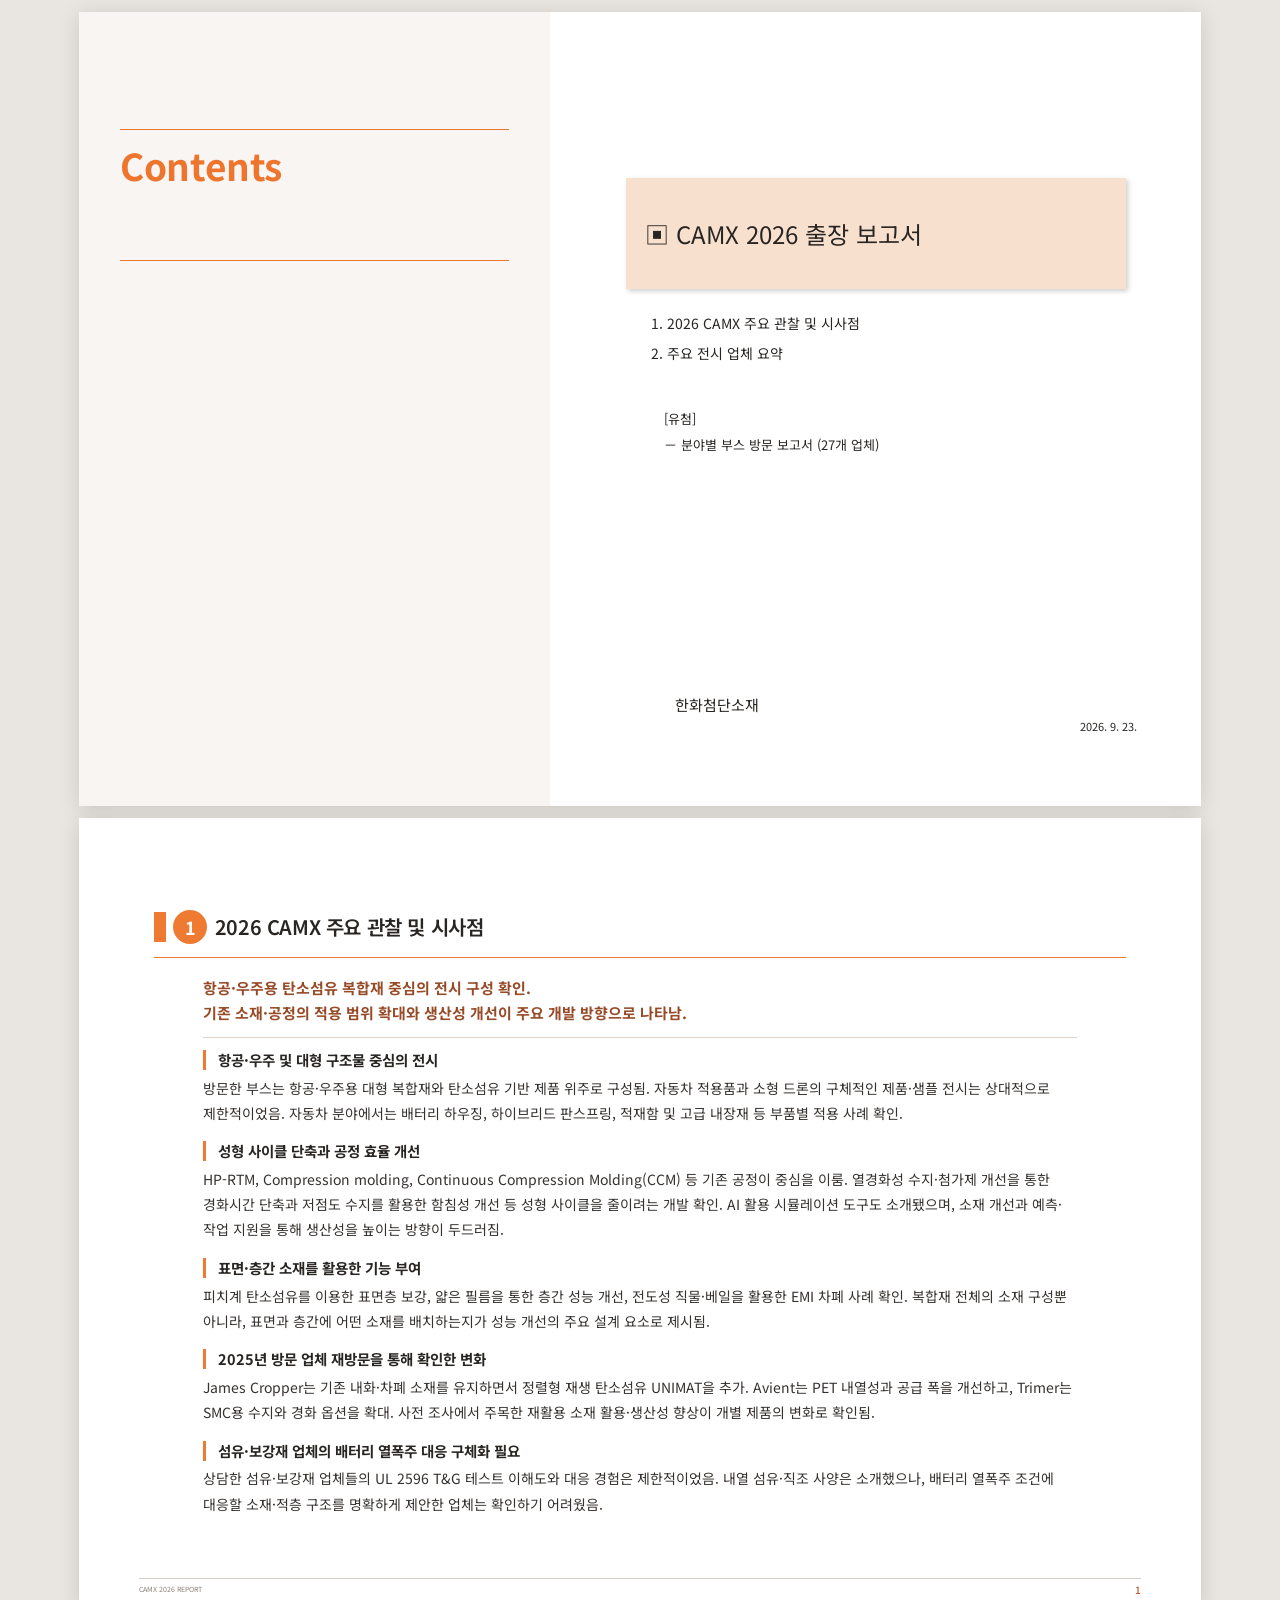
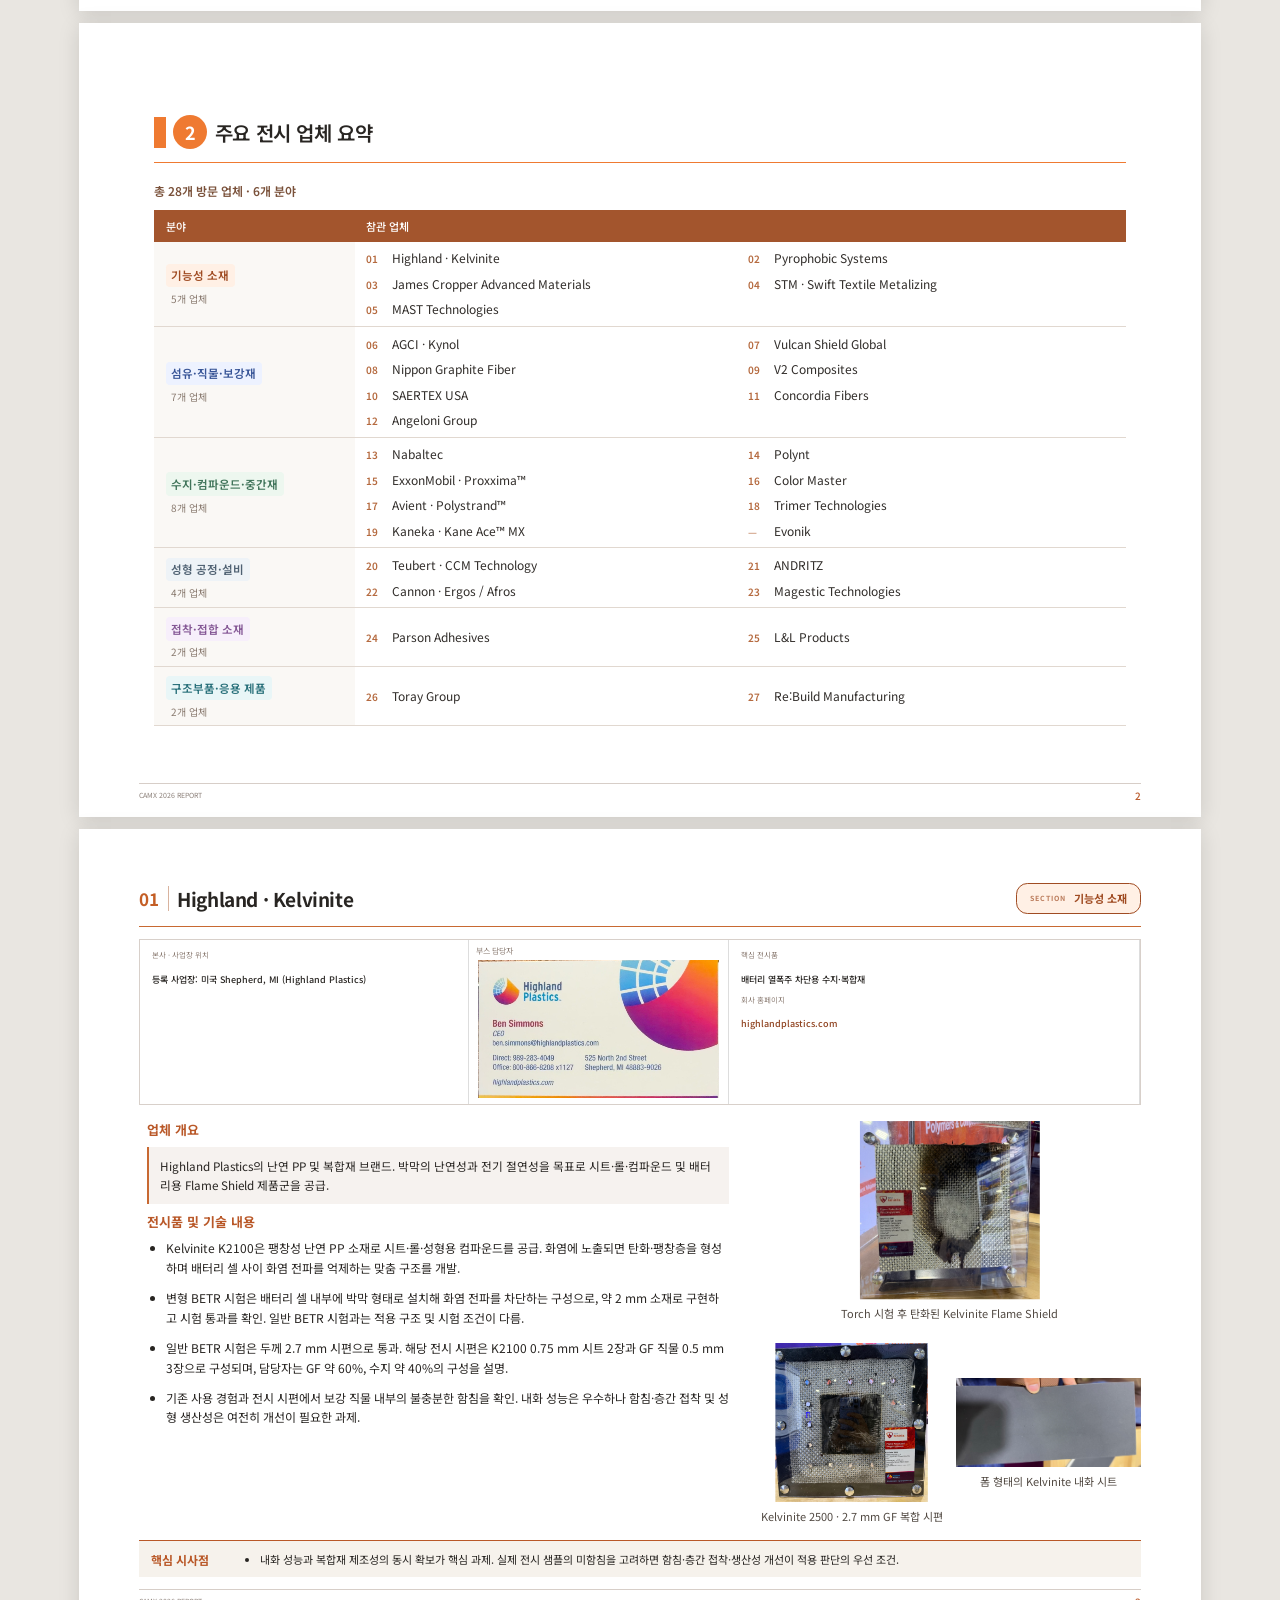
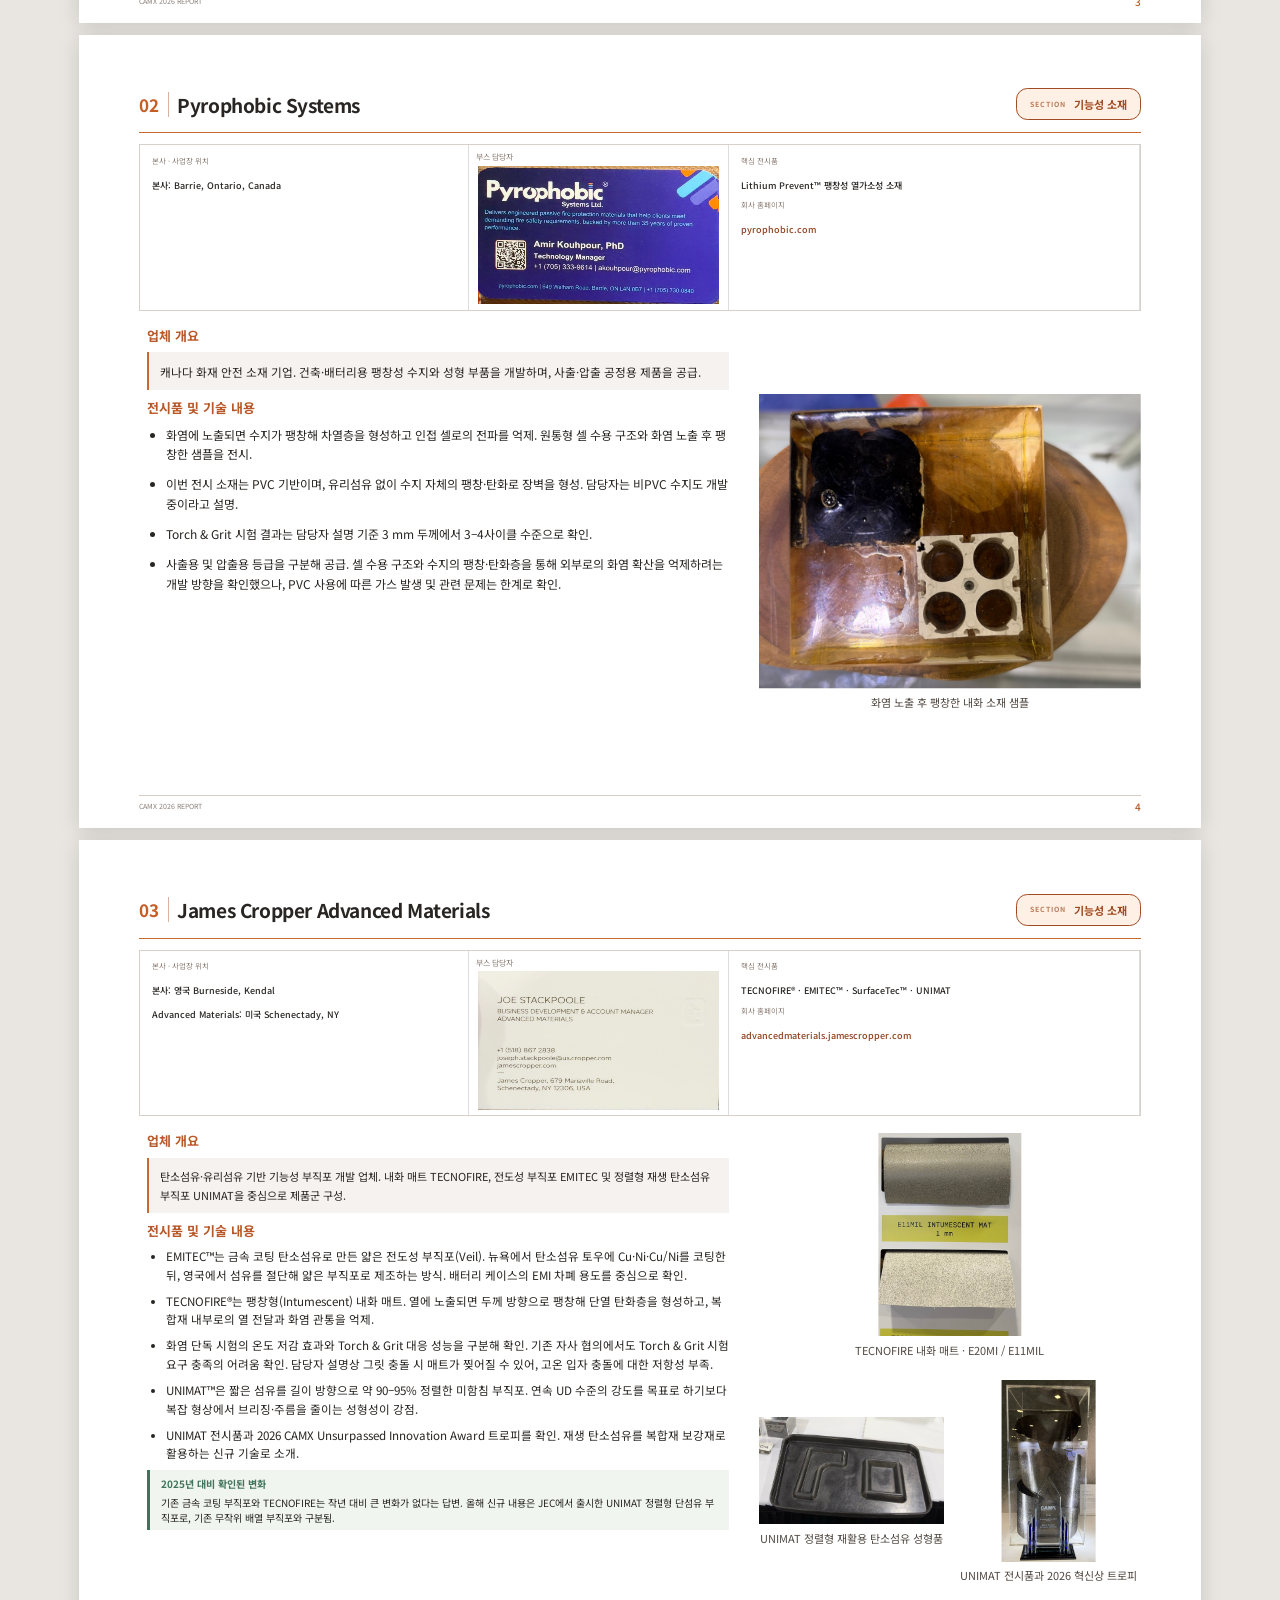
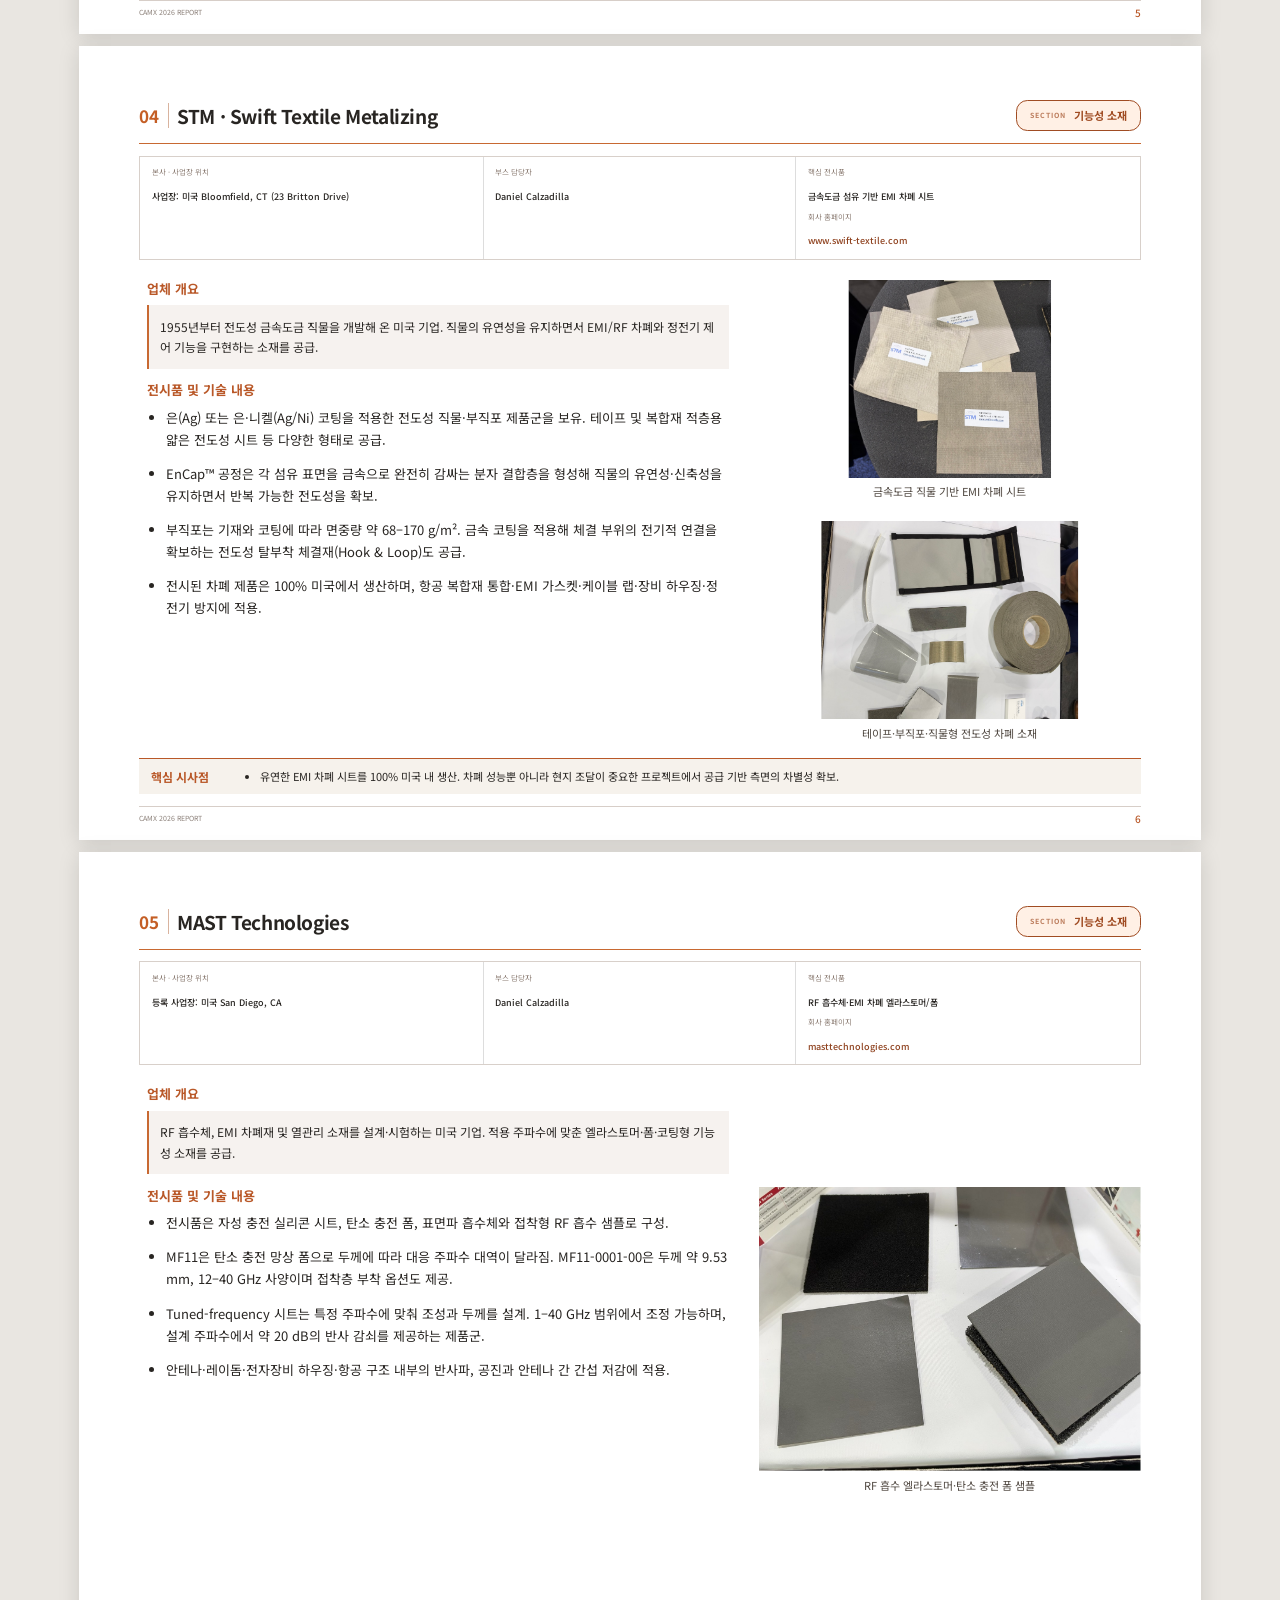
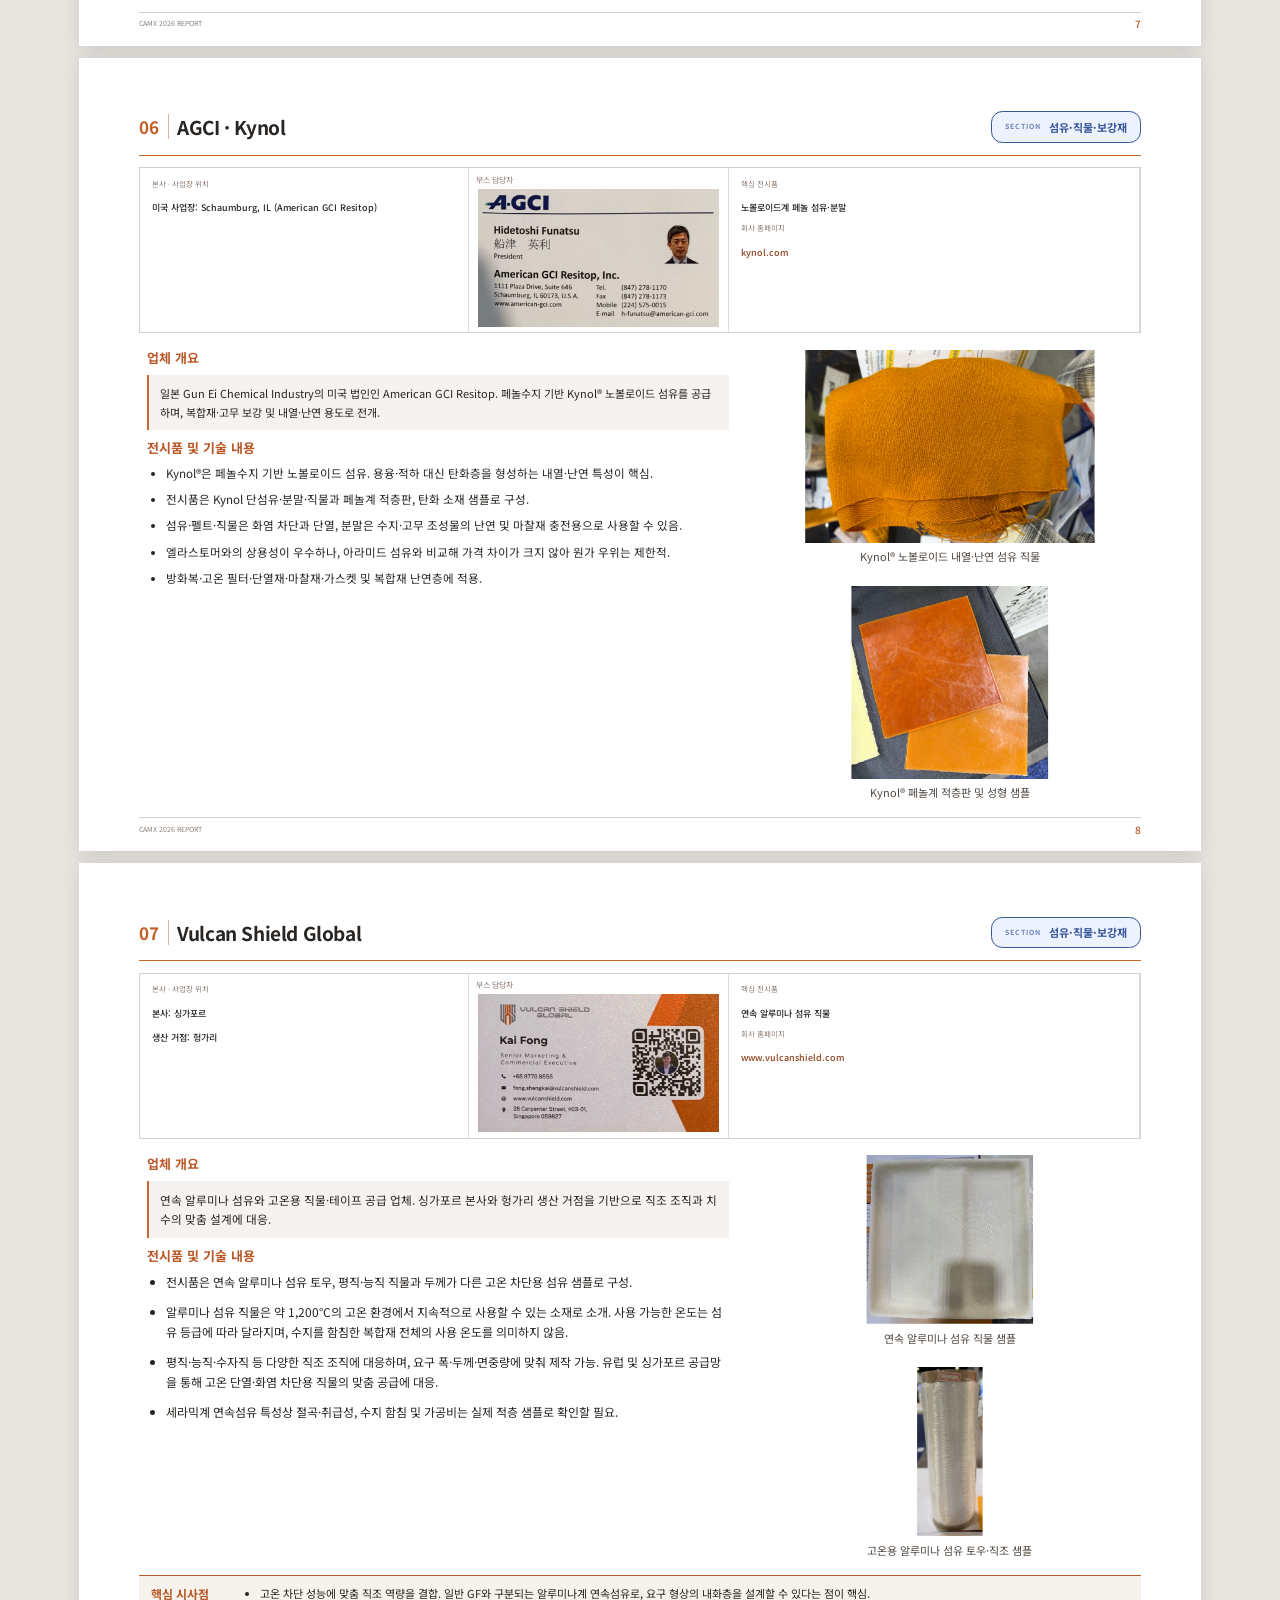
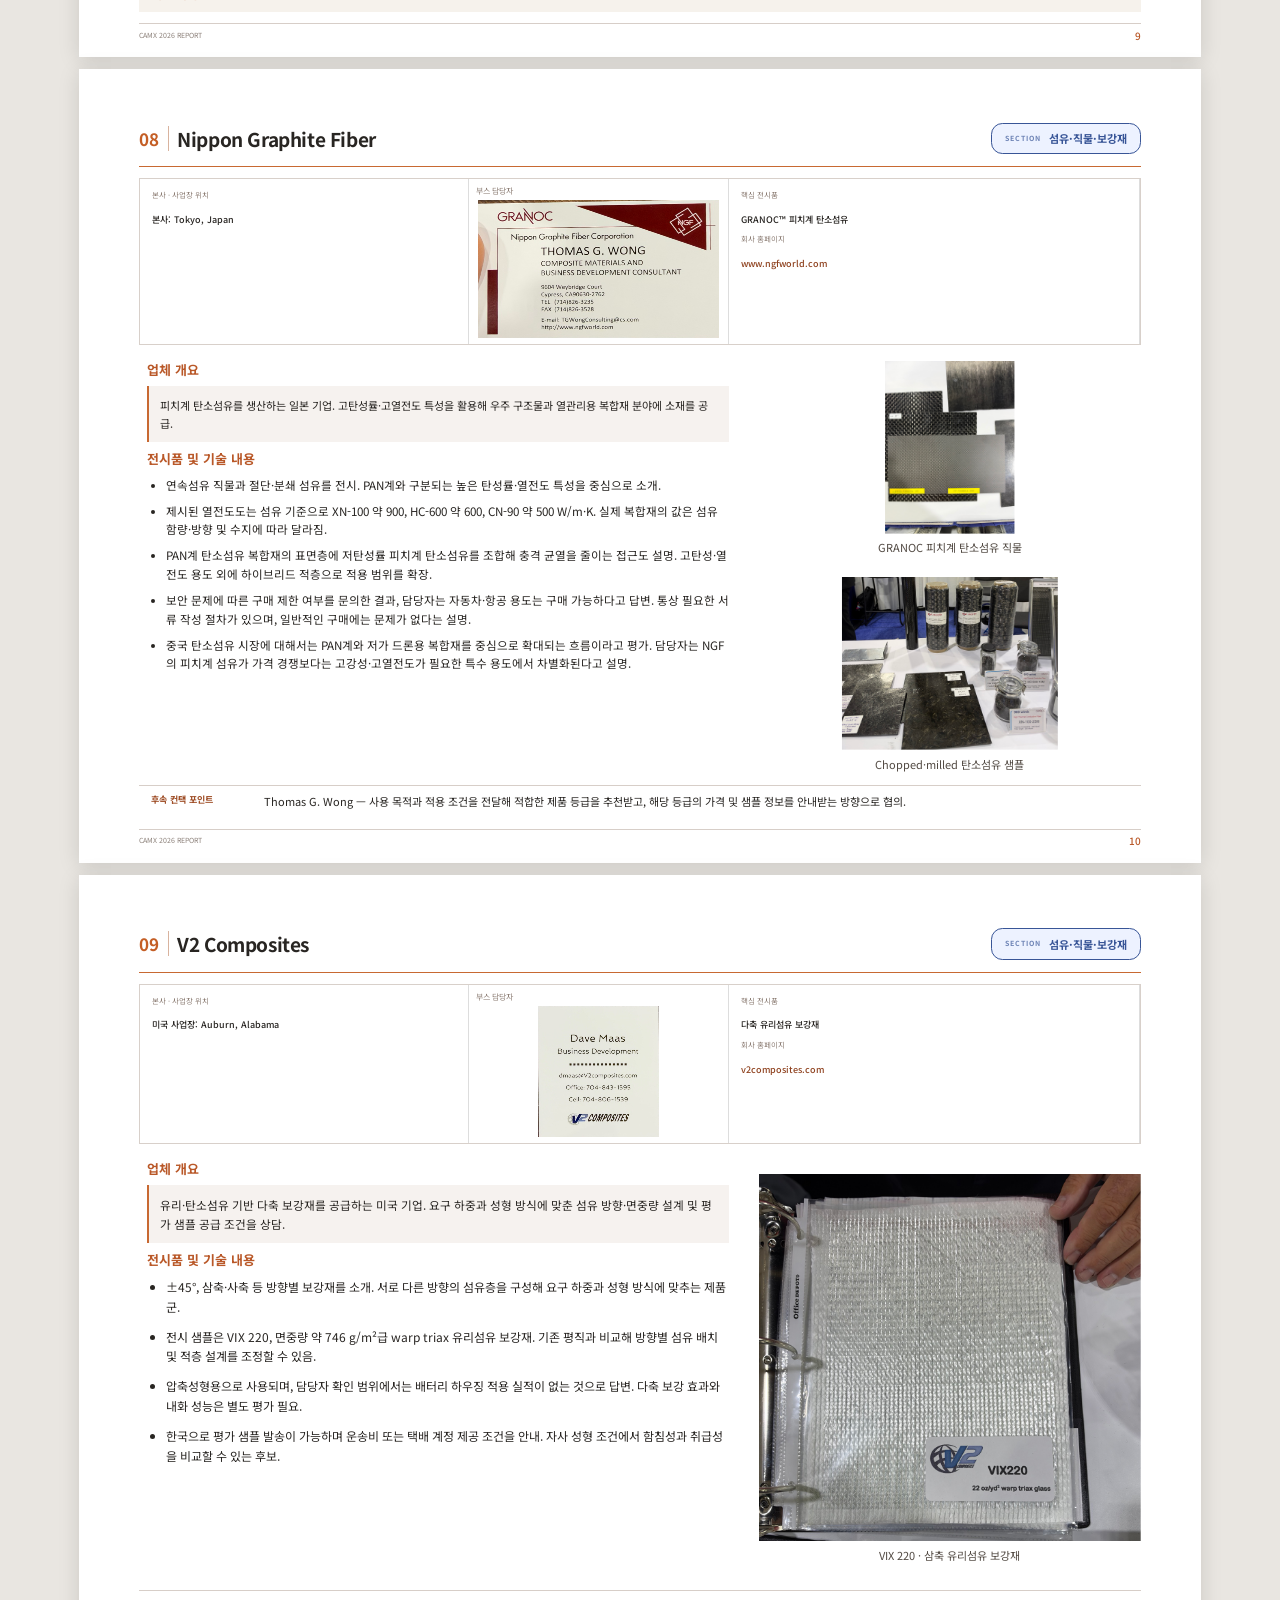
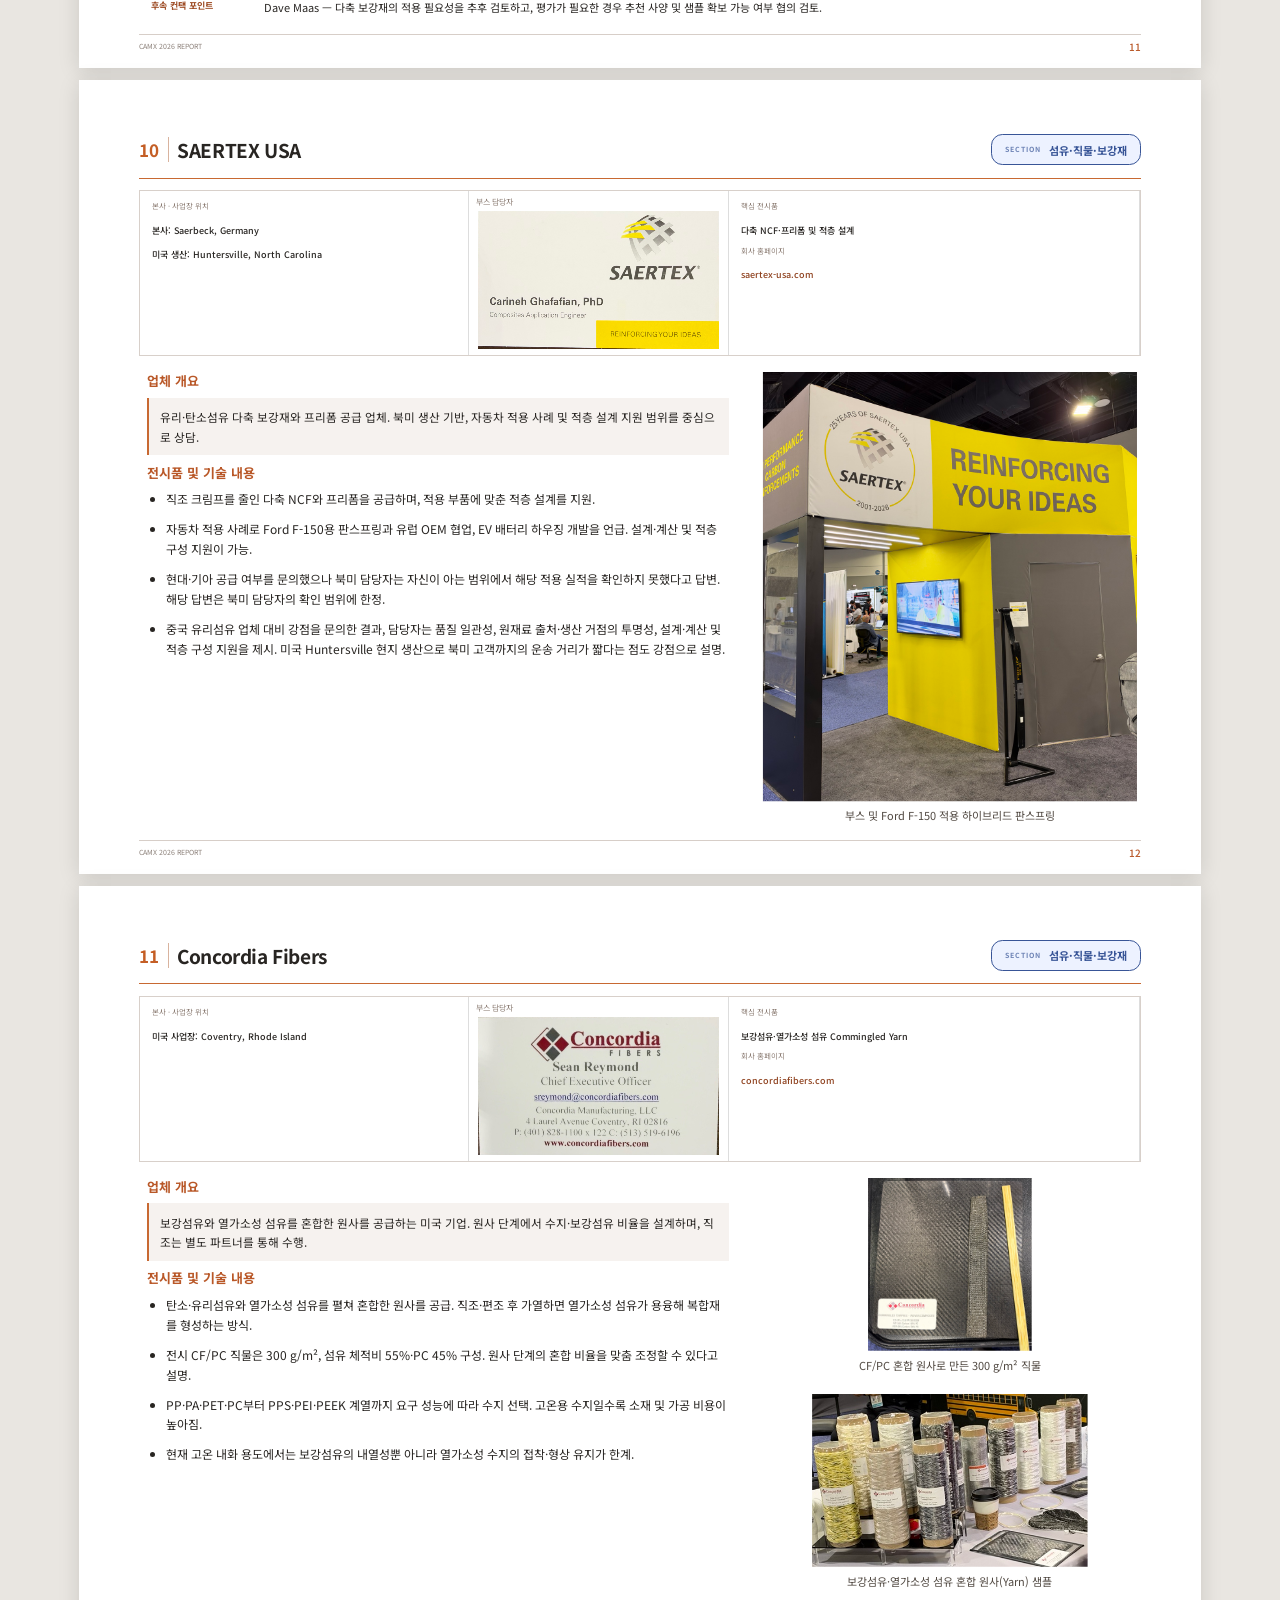
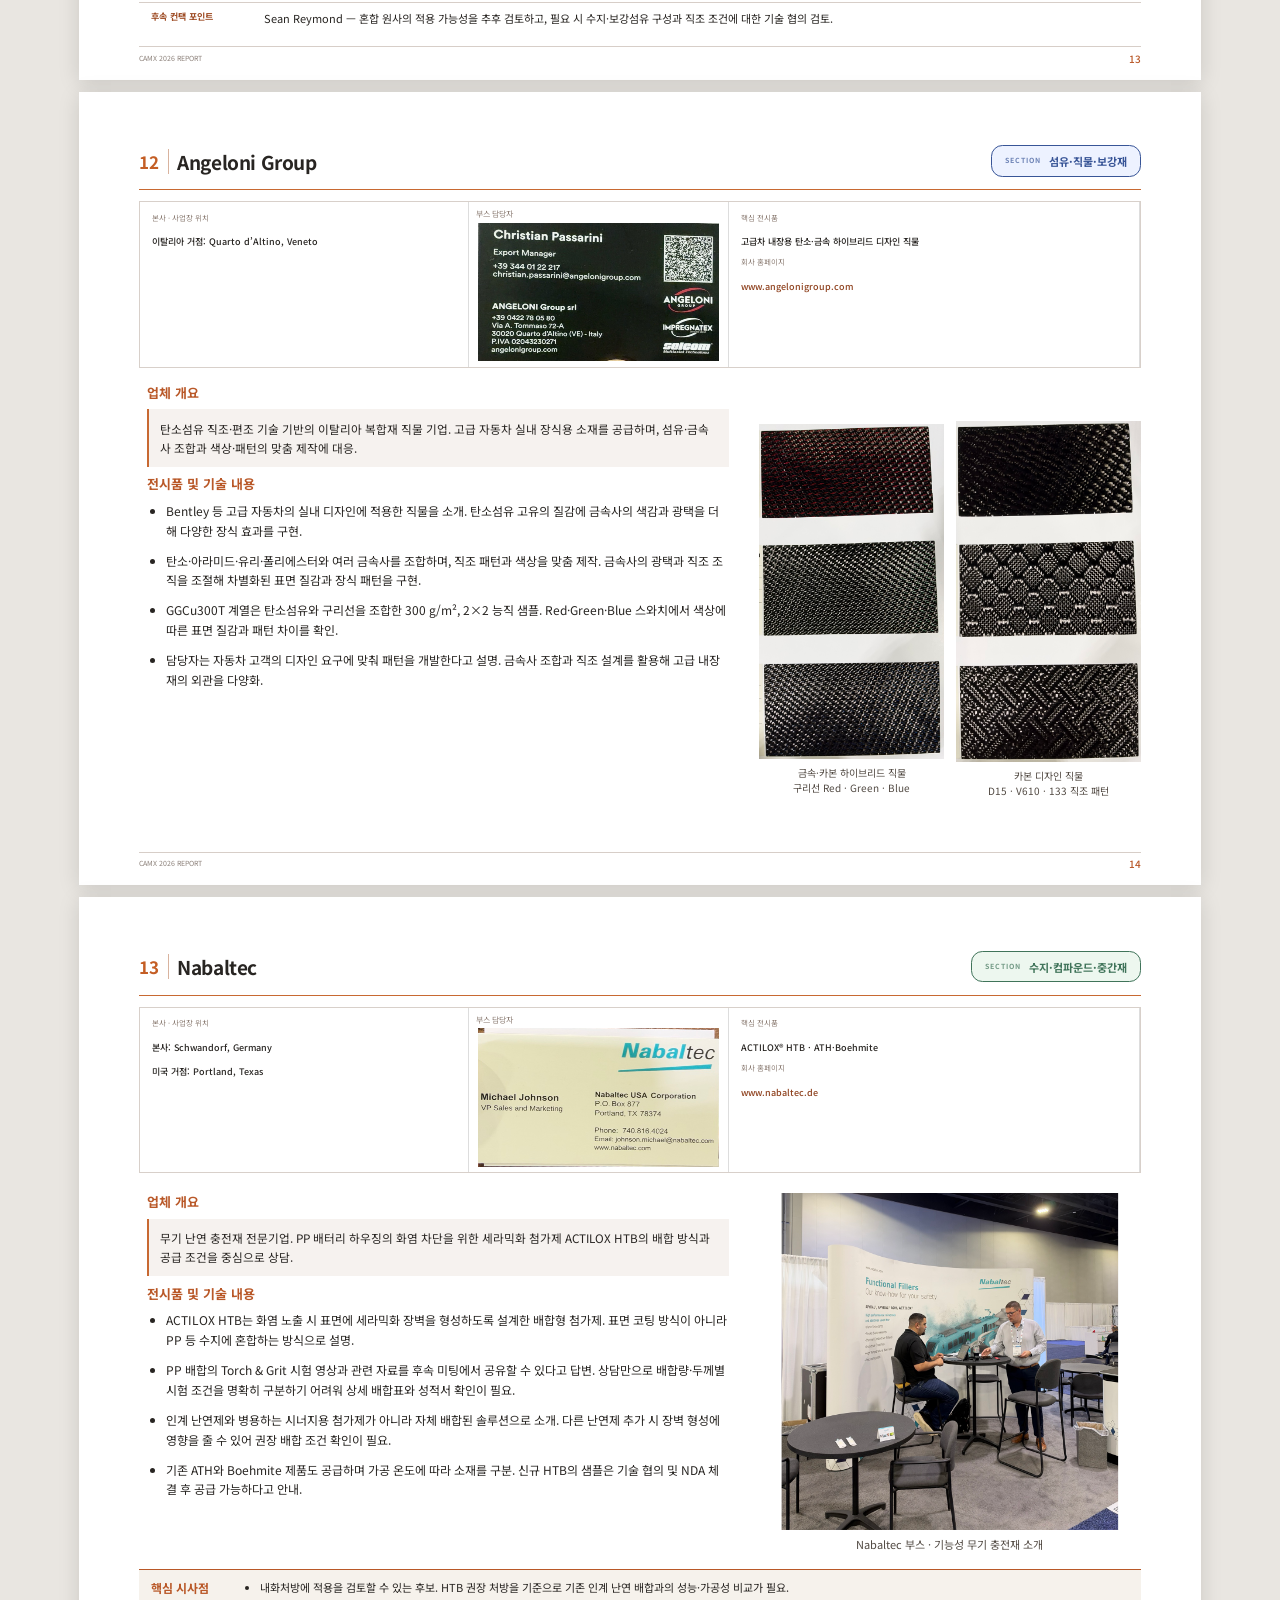
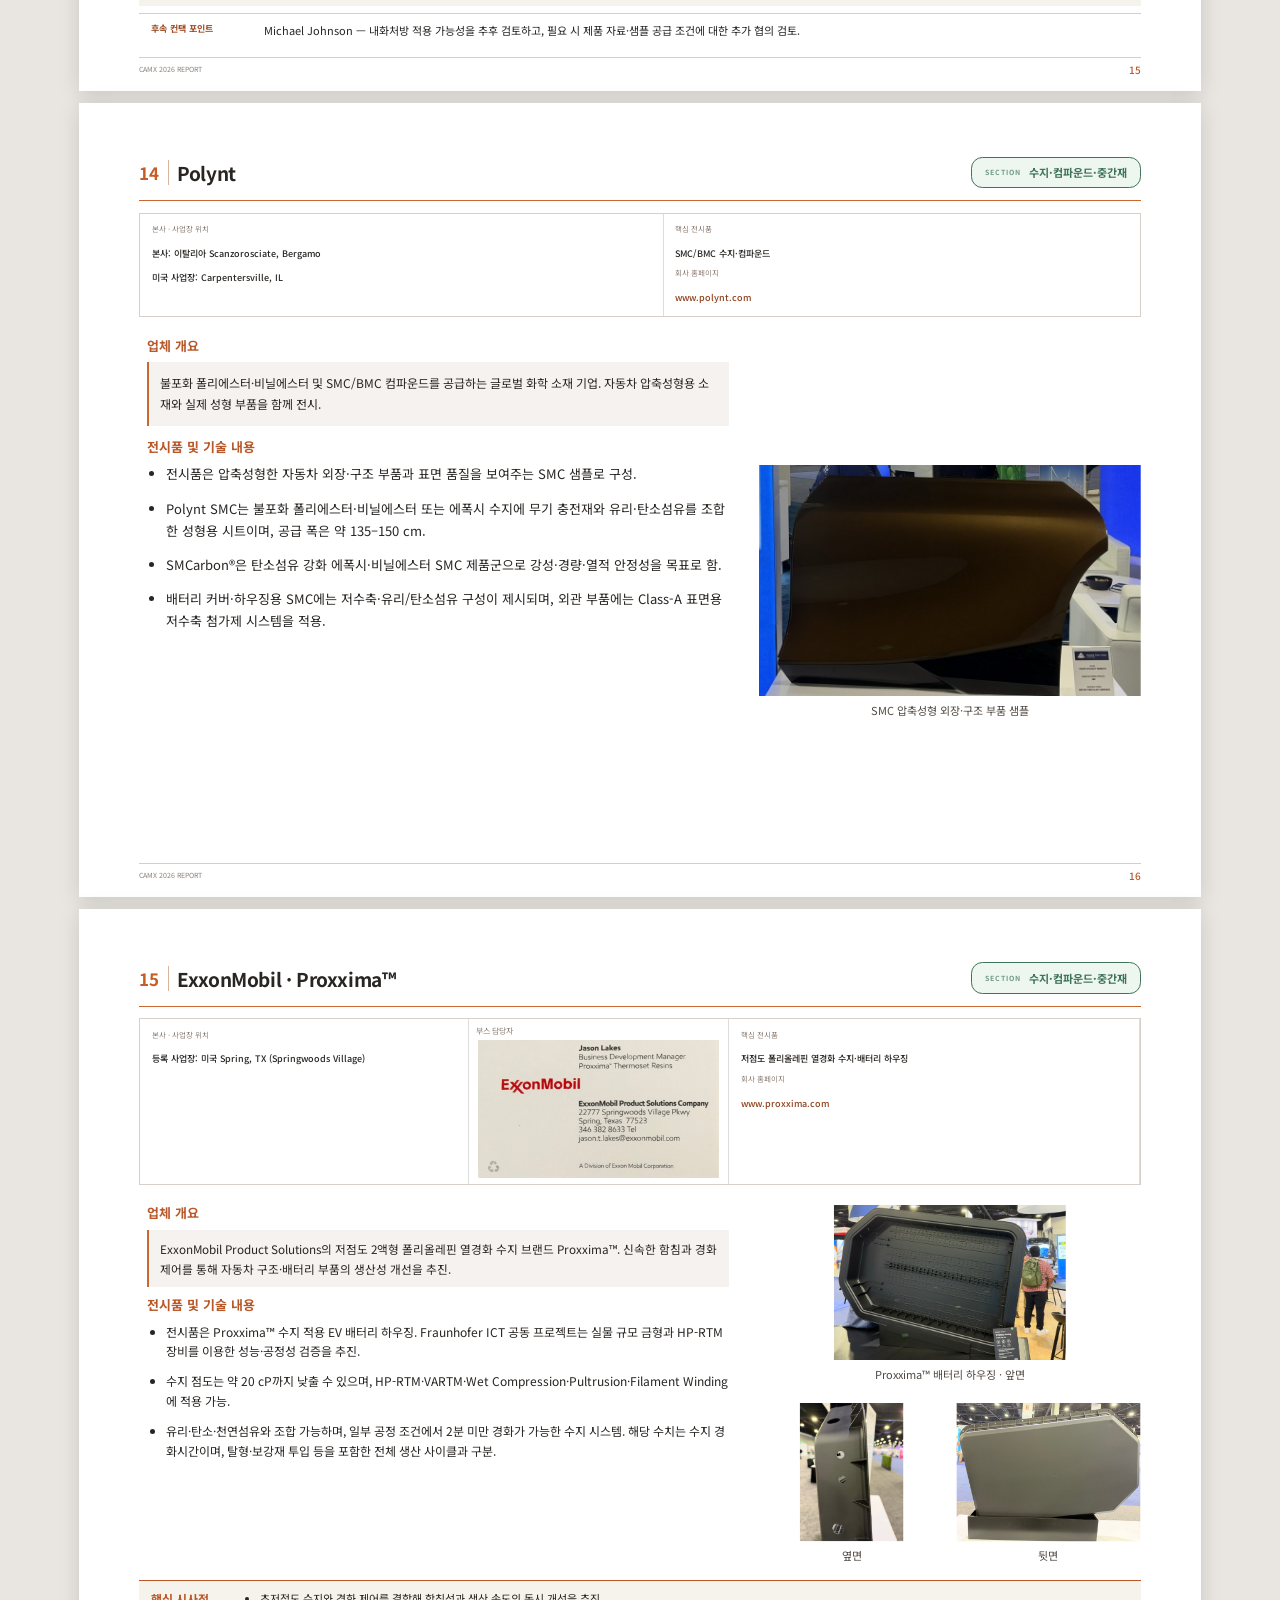
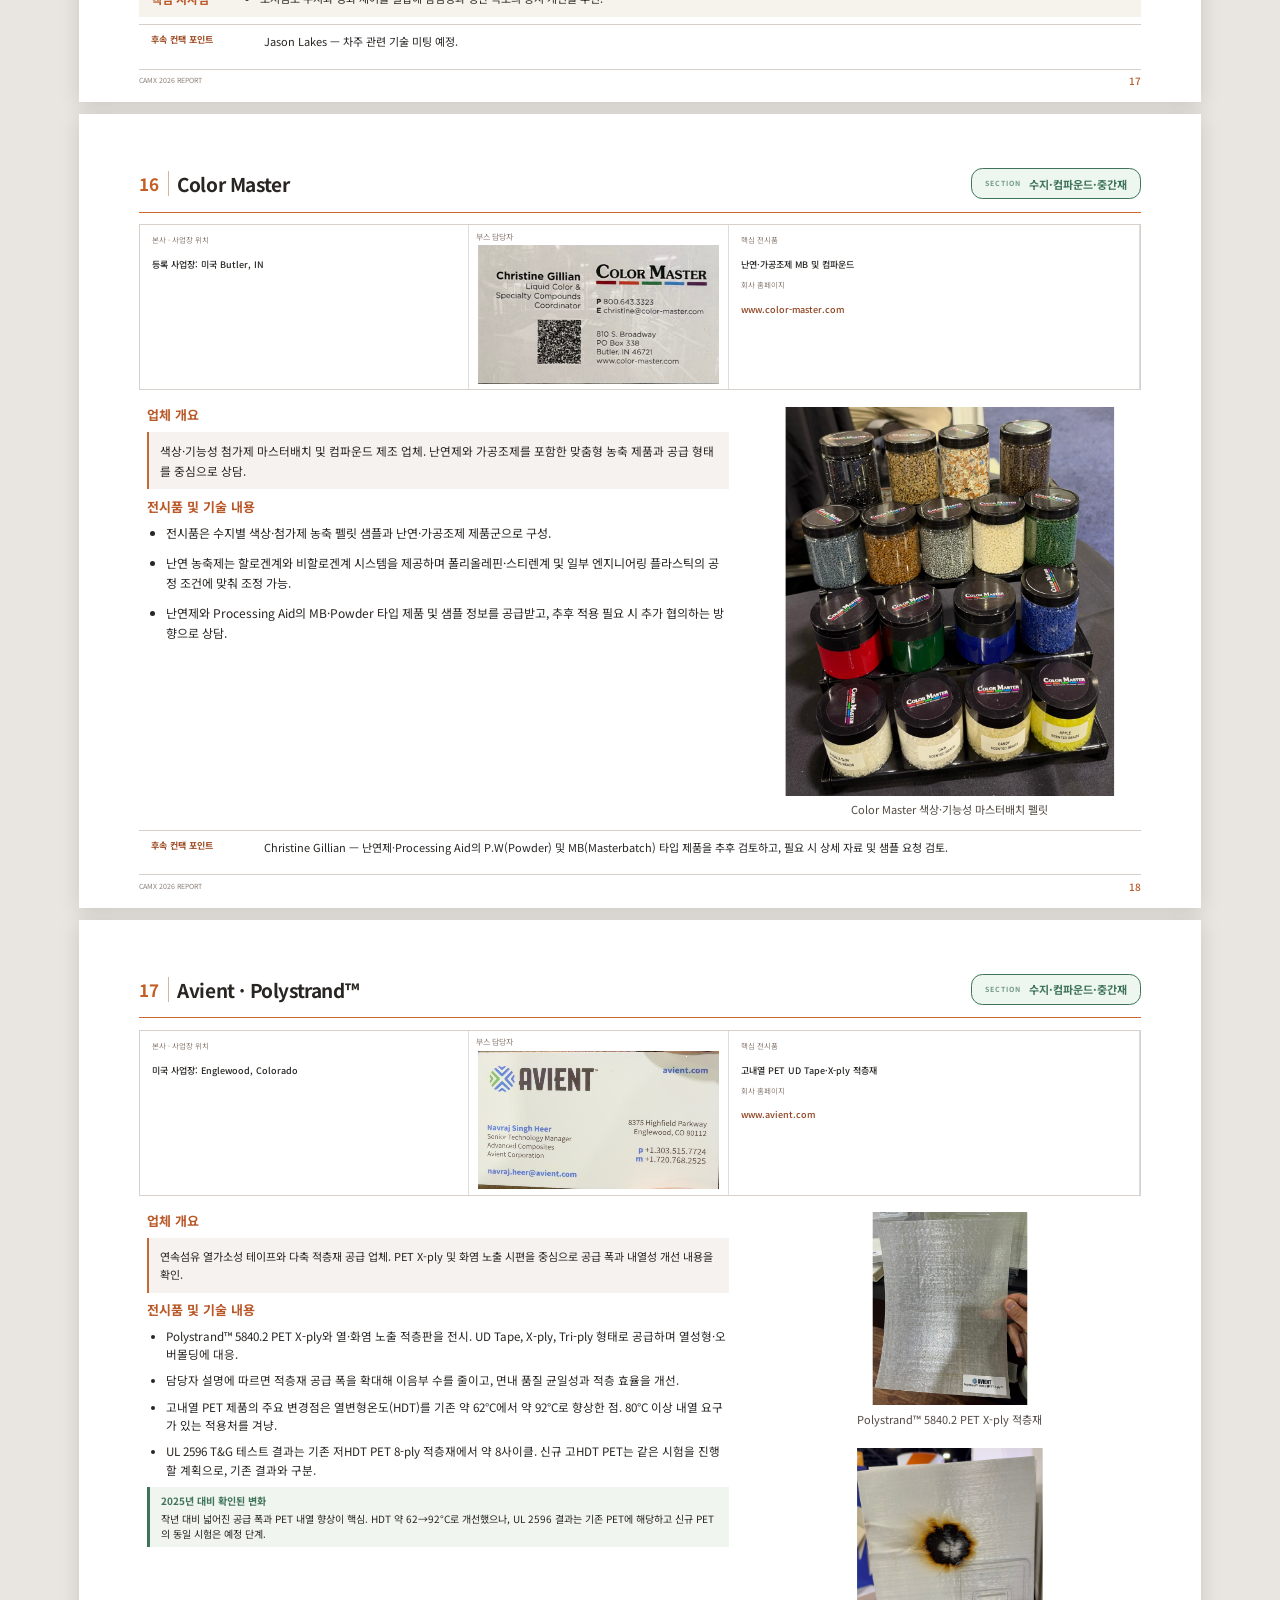
==== commit b2aaf1da: "Polish report wording after final PDF review" ====
--- a/report-2026/index.html
+++ b/report-2026/index.html
@@ -5,10 +5,10 @@
 <section><h2>표면·층간 소재를 활용한 기능 부여</h2><p>피치계 탄소섬유를 이용한 표면층 보강, 얇은 필름을 통한 층간 성능 개선, 전도성 직물·베일을 활용한 EMI 차폐 사례 확인. 복합재 전체의 소재 구성뿐 아니라, 표면과 층간에 어떤 소재를 배치하는지가 성능 개선의 주요 설계 요소로 제시됨.</p></section>
 <section><h2>2025년 방문 업체 재방문을 통해 확인한 변화</h2><p>James Cropper는 기존 내화·차폐 소재를 유지하면서 정렬형 재생 탄소섬유 UNIMAT을 추가. Avient는 PET 내열성과 공급 폭을 개선하고, Trimer는 SMC용 수지와 경화 옵션을 확대. 사전 조사에서 주목한 재활용 소재 활용·생산성 향상이 개별 제품의 변화로 확인됨.</p></section>
 <section><h2>섬유·보강재 업체의 배터리 열폭주 대응 구체화 필요</h2><p>상담한 섬유·보강재 업체들의 UL 2596 T&G 테스트 이해도와 대응 경험은 제한적이었음. 내열 섬유·직조 사양은 소개했으나, 배터리 열폭주 조건에 대응할 소재·적층 구조를 명확하게 제안한 업체는 확인하기 어려웠음.</p></section>
-</div><footer>CAMX 2026 REPORT <span>1</span></footer></section><section class="page company-overview" id=""><div class="legacy-head"><span></span><b>2</b><h1>주요 전시 업체 요약</h1></div><p class="overview-intro">총 28개 방문 업체 · 6개 분야</p><table class="overview-table"><thead><tr><th>분야</th><th>참관 업체</th></tr></thead><tbody><tr><th scope="row"><b class="theme-1">기능성 소재</b><small>5개 업체</small></th><td><div class="overview-companies"><a href="#company-kelvinite"><span>01</span>Highland · Kelvinite</a><a href="#company-pyrophobic"><span>02</span>Pyrophobic Systems</a><a href="#company-cropper"><span>03</span>James Cropper Advanced Materials</a><a href="#company-stm"><span>04</span>STM · Swift Textile Metalizing</a><a href="#company-mast"><span>05</span>MAST Technologies</a></div></td></tr><tr><th scope="row"><b class="theme-2">섬유·직물·보강재</b><small>7개 업체</small></th><td><div class="overview-companies"><a href="#company-agci"><span>06</span>AGCI · Kynol</a><a href="#company-vulcan"><span>07</span>Vulcan Shield Global</a><a href="#company-ngf"><span>08</span>Nippon Graphite Fiber</a><a href="#company-v2"><span>09</span>V2 Composites</a><a href="#company-saertex"><span>10</span>SAERTEX USA</a><a href="#company-concordia"><span>11</span>Concordia Fibers</a><a href="#company-angeloni"><span>12</span>Angeloni Group</a></div></td></tr><tr><th scope="row"><b class="theme-3">수지·컴파운드·중간재</b><small>8개 업체</small></th><td><div class="overview-companies"><a href="#company-nabaltec"><span>13</span>Nabaltec</a><a href="#company-polynt"><span>14</span>Polynt</a><a href="#company-exxon"><span>15</span>ExxonMobil · Proxxima™</a><a href="#company-color"><span>16</span>Color Master</a><a href="#company-avient"><span>17</span>Avient · Polystrand™</a><a href="#company-trimer"><span>18</span>Trimer Technologies</a><a href="#company-kaneka"><span>19</span>Kaneka · Kane Ace™ MX</a><div class="overview-unlinked"><span>—</span>Evonik</div></div></td></tr><tr><th scope="row"><b class="theme-4">성형 공정·설비</b><small>4개 업체</small></th><td><div class="overview-companies"><a href="#company-teubert"><span>20</span>Teubert · CCM Technology</a><a href="#company-andritz"><span>21</span>ANDRITZ</a><a href="#company-cannon"><span>22</span>Cannon · Ergos / Afros</a><a href="#company-magestic"><span>23</span>Magestic Technologies</a></div></td></tr><tr><th scope="row"><b class="theme-5">접착·접합 소재</b><small>2개 업체</small></th><td><div class="overview-companies"><a href="#company-parson"><span>24</span>Parson Adhesives</a><a href="#company-ll"><span>25</span>L&amp;L Products</a></div></td></tr><tr><th scope="row"><b class="theme-6">구조부품·응용 제품</b><small>2개 업체</small></th><td><div class="overview-companies"><a href="#company-toray"><span>26</span>Toray Group</a><a href="#company-rebuild"><span>27</span>Re:Build Manufacturing</a></div></td></tr></tbody></table><footer>CAMX 2026 REPORT <span>2</span></footer></section><section class="page detail-page has-takeaway has-card" id="company-kelvinite"><header><span class="section-no">01</span><h1>Highland · Kelvinite</h1><span class="category theme-1"><small>SECTION</small>기능성 소재</span></header><div class="meta "><div><span>본사 · 사업장 위치</span><b>등록 사업장: 미국 Shepherd, MI (Highland Plastics)</b></div><div class="card-meta"><span>부스 담당자</span><button class="card-button" type="button" aria-label="Ben Simmons 명함 크게 보기" onclick="openCard(this)"><div class="business-card" style="--card-ratio:1.75;--card-width:64mm;--card-scale:0.2418897637795276"><div class="card-scene" style="height:571.4285714285714px"><img src="assets/cards/kelvinite.jpg" alt="Ben Simmons 명함" style="transform:matrix3d(1.52929615154,0.00672354712833,0,-6.2318710905e-05,-0.00417080768601,1.61112998063,0,4.55671567653e-05,0,0,1,0,-254.391463462,-978.54841083,0,1)"></div></div></button></div><div><span>핵심 전시품</span><b>배터리 열폭주 차단용 수지·복합재</b><span class="contact-label">회사 홈페이지</span><b><a href="https://highlandplastics.com/materials/kelvinite/">highlandplastics.com</a></b></div></div><div class="detail-grid"><article><h2>업체 개요</h2><p class="company-profile">Highland Plastics의 난연 PP 및 복합재 브랜드. 박막의 난연성과 전기 절연성을 목표로 시트·롤·컴파운드 및 배터리용 Flame Shield 제품군을 공급.</p><h2>전시품 및 기술 내용</h2><ul><li>Kelvinite K2100은 팽창성 난연 PP 소재로 시트·롤·성형용 컴파운드를 공급. 화염에 노출되면 탄화·팽창층을 형성하며 배터리 셀 사이 화염 전파를 억제하는 맞춤 구조를 개발.</li><li>변형 BETR 시험은 배터리 셀 내부에 박막 형태로 설치해 화염 전파를 차단하는 구성으로, 약 2 mm 소재로 구현하고 시험 통과를 확인. 일반 BETR 시험과는 적용 구조 및 시험 조건이 다름.</li><li>일반 BETR 시험은 두께 2.7 mm 시편으로 통과. 해당 전시 시편은 K2100 0.75 mm 시트 2장과 GF 직물 0.5 mm 3장으로 구성되며, 담당자는 GF 약 60%, 수지 약 40%의 구성을 설명.</li><li>기존 사용 경험과 전시 시편에서 보강 직물 내부의 불충분한 함침을 확인. 내화 성능은 우수하나 함침·층간 접착 및 성형 생산성은 여전히 개선이 필요한 과제.</li></ul></article><div class="photos count-3"><figure><svg class="sample-photo" width="780.000" height="773.333" viewBox="100.000 280.000 780.000 773.333" role="img" aria-label="Torch 시험 후 탄화된 Kelvinite Flame Shield"><title>Torch 시험 후 탄화된 Kelvinite Flame Shield</title><defs><clipPath id="frame-kelvinite-1"><rect x="100.000" y="280.000" width="780.000" height="773.333"/></clipPath></defs><g clip-path="url(#frame-kelvinite-1)"><image href="assets/kelvinite-1.jpg" width="1000" height="1333.3333333333333"/></g></svg><figcaption>Torch 시험 후 탄화된 Kelvinite Flame Shield</figcaption></figure><figure><svg class="sample-photo" width="970.000" height="1013.333" viewBox="15.000 173.333 970.000 1013.333" role="img" aria-label="Kelvinite 2500 · 2.7 mm GF 복합 시편"><title>Kelvinite 2500 · 2.7 mm GF 복합 시편</title><defs><clipPath id="frame-IMG_0458"><rect x="15.000" y="173.333" width="970.000" height="1013.333"/></clipPath></defs><g clip-path="url(#frame-IMG_0458)"><image href="assets/day2/IMG_0458.jpeg" width="1000" height="1333.3333333333333"/></g></svg><figcaption>Kelvinite 2500 · 2.7 mm GF 복합 시편</figcaption></figure><figure><svg class="sample-photo" width="920.000" height="442.500" viewBox="0.000 165.000 920.000 442.500" role="img" aria-label="폼 형태의 Kelvinite 내화 시트"><title>폼 형태의 Kelvinite 내화 시트</title><defs><clipPath id="frame-kelvinite-3"><rect x="0.000" y="165.000" width="920.000" height="442.500"/></clipPath></defs><g clip-path="url(#frame-kelvinite-3)"><image href="assets/kelvinite-3.jpg" width="1000" height="750.0"/></g></svg><figcaption>폼 형태의 Kelvinite 내화 시트</figcaption></figure></div></div><div class="takeaway"><b>핵심 시사점</b><ul><li>내화 성능과 복합재 제조성의 동시 확보가 핵심 과제. 실제 전시 샘플의 미함침을 고려하면 함침·층간 접착·생산성 개선이 적용 판단의 우선 조건.</li></ul></div><footer>CAMX 2026 REPORT <span>3</span></footer></section><section class="page detail-page has-card" id="company-pyrophobic"><header><span class="section-no">02</span><h1>Pyrophobic Systems</h1><span class="category theme-1"><small>SECTION</small>기능성 소재</span></header><div class="meta "><div><span>본사 · 사업장 위치</span><b>본사: Barrie, Ontario, Canada</b></div><div class="card-meta"><span>부스 담당자</span><button class="card-button" type="button" aria-label="Amir Kouhpour 명함 크게 보기" onclick="openCard(this)"><div class="business-card" style="--card-ratio:1.75;--card-width:64mm;--card-scale:0.2418897637795276"><div class="card-scene" style="height:571.4285714285714px"><img src="assets/cards/pyrophobic.jpg" alt="Amir Kouhpour 명함" style="transform:matrix3d(1.30590035453,0.0650148820088,0,-1.59037953298e-05,-0.0532617969371,1.24256890874,0,-3.51272887835e-05,0,0,1,0,-126.838037758,-735.183801971,0,1)"></div></div></button></div><div><span>핵심 전시품</span><b>Lithium Prevent™ 팽창성 열가소성 소재</b><span class="contact-label">회사 홈페이지</span><b><a href="https://pyrophobic.com">pyrophobic.com</a></b></div></div><div class="detail-grid"><article><h2>업체 개요</h2><p class="company-profile">캐나다 화재 안전 소재 기업. 건축·배터리용 팽창성 수지와 성형 부품을 개발하며, 사출·압출 공정용 제품을 공급.</p><h2>전시품 및 기술 내용</h2><ul><li>화염에 노출되면 수지가 팽창해 차열층을 형성하고 인접 셀로의 전파를 억제. 원통형 셀 수용 구조와 화염 노출 후 팽창한 샘플을 전시.</li><li>이번 전시 소재는 PVC 기반이며, 유리섬유 없이 수지 자체의 팽창·탄화로 장벽을 형성. 담당자는 비PVC 수지도 개발 중이라고 설명.</li><li>Torch &amp; Grit 시험 결과는 담당자 설명 기준 3 mm 두께에서 3–4사이클 수준으로 확인.</li><li>사출용 및 압출용 등급을 구분해 공급. 셀 수용 구조와 수지의 팽창·탄화층을 통해 외부로의 화염 확산을 억제하려는 개발 방향을 확인했으나, PVC 사용에 따른 가스 발생 및 관련 문제는 한계로 확인.</li></ul></article><div class="photos count-1"><figure><svg class="sample-photo" width="865.000" height="666.667" viewBox="45.000 293.333 865.000 666.667" role="img" aria-label="화염 노출 후 팽창한 내화 소재 샘플"><title>화염 노출 후 팽창한 내화 소재 샘플</title><defs><clipPath id="frame-IMG_0460"><rect x="45.000" y="293.333" width="865.000" height="666.667"/></clipPath></defs><g clip-path="url(#frame-IMG_0460)"><image href="assets/day2/IMG_0460.jpeg" width="1000" height="1333.3333333333333"/></g></svg><figcaption>화염 노출 후 팽창한 내화 소재 샘플</figcaption></figure></div></div><footer>CAMX 2026 REPORT <span>4</span></footer></section><section class="page detail-page dense has-card" id="company-cropper"><header><span class="section-no">03</span><h1>James Cropper Advanced Materials</h1><span class="category theme-1"><small>SECTION</small>기능성 소재</span></header><div class="meta "><div><span>본사 · 사업장 위치</span><b>본사: 영국 Burneside, Kendal<br>Advanced Materials: 미국 Schenectady, NY</b></div><div class="card-meta"><span>부스 담당자</span><button class="card-button" type="button" aria-label="Joe Stackpoole 명함 크게 보기" onclick="openCard(this)"><div class="business-card" style="--card-ratio:1.75;--card-width:64mm;--card-scale:0.2418897637795276"><div class="card-scene" style="height:571.4285714285714px"><img src="assets/cards/cropper.jpg" alt="Joe Stackpoole 명함" style="transform:matrix3d(1.56842662489,0.0569109743145,0,1.16646260201e-05,-0.0289555684596,1.42348574504,0,8.92341845225e-05,0,0,1,0,-225.505967163,-642.576119888,0,1)"></div></div></button></div><div><span>핵심 전시품</span><b>TECNOFIRE® · EMITEC™ · SurfaceTec™ · UNIMAT</b><span class="contact-label">회사 홈페이지</span><b><a href="https://advancedmaterials.jamescropper.com">advancedmaterials.jamescropper.com</a></b></div></div><div class="detail-grid"><article><h2>업체 개요</h2><p class="company-profile">탄소섬유·유리섬유 기반 기능성 부직포 개발 업체. 내화 매트 TECNOFIRE, 전도성 부직포 EMITEC 및 정렬형 재생 탄소섬유 부직포 UNIMAT을 중심으로 제품군 구성.</p><h2>전시품 및 기술 내용</h2><ul><li>EMITEC™는 금속 코팅 탄소섬유로 만든 얇은 전도성 부직포(Veil). 뉴욕에서 탄소섬유 토우에 Cu·Ni·Cu/Ni를 코팅한 뒤, 영국에서 섬유를 절단해 얇은 부직포로 제조하는 방식. 배터리 케이스의 EMI 차폐 용도를 중심으로 확인.</li><li>TECNOFIRE®는 팽창형(Intumescent) 내화 매트. 열에 노출되면 두께 방향으로 팽창해 단열 탄화층을 형성하고, 복합재 내부로의 열 전달과 화염 관통을 억제.</li><li>화염 단독 시험의 온도 저감 효과와 Torch &amp; Grit 대응 성능을 구분해 확인. 기존 자사 협의에서도 Torch &amp; Grit 시험 요구 충족의 어려움 확인. 담당자 설명상 그릿 충돌 시 매트가 찢어질 수 있어, 고온 입자 충돌에 대한 저항성 부족.</li><li>UNIMAT™은 짧은 섬유를 길이 방향으로 약 90–95% 정렬한 미함침 부직포. 연속 UD 수준의 강도를 목표로 하기보다 복잡 형상에서 브리징·주름을 줄이는 성형성이 강점.</li><li>UNIMAT 전시품과 2026 CAMX Unsurpassed Innovation Award 트로피를 확인. 재생 탄소섬유를 복합재 보강재로 활용하는 신규 기술로 소개.</li></ul><div class="comparison"><b>2025년 대비 확인된 변화</b>기존 금속 코팅 부직포과 TECNOFIRE는 작년 대비 큰 변화가 없다는 답변. 올해 신규 내용은 JEC에서 출시한 UNIMAT 정렬형 단섬유 부직포로, 기존 무작위 배열 부직포과 구분됨.</div></article><div class="photos count-3"><figure><svg class="sample-photo" width="365.000" height="520.000" viewBox="340.000 466.667 365.000 520.000" role="img" aria-label="TECNOFIRE 내화 매트 · E20MI / E11MIL"><title>TECNOFIRE 내화 매트 · E20MI / E11MIL</title><defs><clipPath id="frame-cropper-1"><rect x="340.000" y="466.667" width="365.000" height="520.000"/></clipPath></defs><g clip-path="url(#frame-cropper-1)"><image href="assets/cropper-1.jpg" width="1000" height="1333.3333333333333"/></g></svg><figcaption>TECNOFIRE 내화 매트 · E20MI / E11MIL</figcaption></figure><figure><svg class="sample-photo" width="780.000" height="453.333" viewBox="180.000 773.333 780.000 453.333" role="img" aria-label="UNIMAT 정렬형 재활용 탄소섬유 성형품"><title>UNIMAT 정렬형 재활용 탄소섬유 성형품</title><defs><clipPath id="frame-cropper-2"><rect x="180.000" y="773.333" width="780.000" height="453.333"/></clipPath></defs><g clip-path="url(#frame-cropper-2)"><image href="assets/cropper-2.jpg" width="1000" height="1333.3333333333333"/></g></svg><figcaption>UNIMAT 정렬형 재활용 탄소섬유 성형품</figcaption></figure><figure><svg class="sample-photo" width="640.000" height="1240.000" viewBox="140.000 80.000 640.000 1240.000" role="img" aria-label="UNIMAT 전시품과 2026 혁신상 트로피"><title>UNIMAT 전시품과 2026 혁신상 트로피</title><defs><clipPath id="frame-IMG_0467"><rect x="140.000" y="80.000" width="640.000" height="1240.000"/></clipPath></defs><g clip-path="url(#frame-IMG_0467)"><image href="assets/day2/IMG_0467.jpeg" width="1000" height="1333.3333333333333"/></g></svg><figcaption>UNIMAT 전시품과 2026 혁신상 트로피</figcaption></figure></div></div><footer>CAMX 2026 REPORT <span>5</span></footer></section><section class="page detail-page has-takeaway" id="company-stm"><header><span class="section-no">04</span><h1>STM · Swift Textile Metalizing</h1><span class="category theme-1"><small>SECTION</small>기능성 소재</span></header><div class="meta "><div><span>본사 · 사업장 위치</span><b>사업장: 미국 Bloomfield, CT (23 Britton Drive)</b></div><div><span>부스 담당자</span><b>Daniel Calzadilla</b></div><div><span>핵심 전시품</span><b>금속도금 섬유 기반 EMI 차폐 시트</b><span class="contact-label">회사 홈페이지</span><b><a href="https://www.swift-textile.com">www.swift-textile.com</a></b></div></div><div class="detail-grid"><article><h2>업체 개요</h2><p class="company-profile">1955년부터 전도성 금속도금 직물을 개발해 온 미국 기업. 직물의 유연성을 유지하면서 EMI/RF 차폐와 정전기 제어 기능을 구현하는 소재를 공급.</p><h2>전시품 및 기술 내용</h2><ul><li>은(Ag) 또는 은·니켈(Ag/Ni) 코팅을 적용한 전도성 직물·부직포 제품군을 보유. 테이프 및 복합재 적층용 얇은 전도성 시트 등 다양한 형태로 공급.</li><li>EnCap™ 공정은 각 섬유 표면을 금속으로 완전히 감싸는 분자 결합층을 형성해 직물의 유연성·신축성을 유지하면서 반복 가능한 전도성을 확보.</li><li>부직포는 기재와 코팅에 따라 면중량 약 68–170 g/m². 금속 코팅을 적용해 체결 부위의 전기적 연결을 확보하는 전도성 탈부착 체결재(Hook &amp; Loop)도 공급.</li><li>전시된 차폐 제품은 100% 미국에서 생산하며, 항공 복합재 통합·EMI 가스켓·케이블 랩·장비 하우징·정전기 방지에 적용.</li></ul></article><div class="photos count-2"><figure><svg class="sample-photo" width="940.000" height="920.000" viewBox="15.000 180.000 940.000 920.000" role="img" aria-label="금속도금 직물 기반 EMI 차폐 시트"><title>금속도금 직물 기반 EMI 차폐 시트</title><defs><clipPath id="frame-stm-1"><rect x="15.000" y="180.000" width="940.000" height="920.000"/></clipPath></defs><g clip-path="url(#frame-stm-1)"><image href="assets/stm-1.jpg" width="1000" height="1333.3333333333333"/></g></svg><figcaption>금속도금 직물 기반 EMI 차폐 시트</figcaption></figure><figure><svg class="sample-photo" width="895.000" height="690.000" viewBox="105.000 15.000 895.000 690.000" role="img" aria-label="테이프·부직포·직물형 전도성 차폐 소재"><title>테이프·부직포·직물형 전도성 차폐 소재</title><defs><clipPath id="frame-stm-2"><rect x="105.000" y="15.000" width="895.000" height="690.000"/></clipPath></defs><g clip-path="url(#frame-stm-2)"><image href="assets/stm-2.jpg" width="1000" height="750.0"/></g></svg><figcaption>테이프·부직포·직물형 전도성 차폐 소재</figcaption></figure></div></div><div class="takeaway"><b>핵심 시사점</b><ul><li>유연한 EMI 차폐 시트를 100% 미국 내 생산. 차폐 성능뿐 아니라 현지 조달이 중요한 프로젝트에서 공급 기반 측면의 차별성 확보.</li></ul></div><footer>CAMX 2026 REPORT <span>6</span></footer></section><section class="page detail-page" id="company-mast"><header><span class="section-no">05</span><h1>MAST Technologies</h1><span class="category theme-1"><small>SECTION</small>기능성 소재</span></header><div class="meta "><div><span>본사 · 사업장 위치</span><b>등록 사업장: 미국 San Diego, CA</b></div><div><span>부스 담당자</span><b>Daniel Calzadilla</b></div><div><span>핵심 전시품</span><b>RF 흡수체·EMI 차폐 엘라스토머/폼</b><span class="contact-label">회사 홈페이지</span><b><a href="https://masttechnologies.com">masttechnologies.com</a></b></div></div><div class="detail-grid"><article><h2>업체 개요</h2><p class="company-profile">RF 흡수체, EMI 차폐재 및 열관리 소재를 설계·시험하는 미국 기업. 적용 주파수에 맞춘 엘라스토머·폼·코팅형 기능성 소재를 공급.</p><h2>전시품 및 기술 내용</h2><ul><li>전시품은 자성 충전 실리콘 시트, 탄소 충전 폼, 표면파 흡수체와 접착형 RF 흡수 샘플로 구성.</li><li>MF11은 탄소 충전 망상 폼으로 두께에 따라 대응 주파수 대역이 달라짐. MF11-0001-00은 두께 약 9.53 mm, 12–40 GHz 사양이며 접착층 부착 옵션도 제공.</li><li>Tuned-frequency 시트는 특정 주파수에 맞춰 조성과 두께를 설계. 1–40 GHz 범위에서 조정 가능하며, 설계 주파수에서 약 20 dB의 반사 감쇠를 제공하는 제품군.</li><li>안테나·레이돔·전자장비 하우징·항공 구조 내부의 반사파, 공진과 안테나 간 간섭 저감에 적용.</li></ul></article><div class="photos count-1"><figure><svg class="sample-photo" width="1000.000" height="743.570" viewBox="0.000 0.000 1000.000 743.570" role="img" aria-label="RF 흡수 엘라스토머·탄소 충전 폼 샘플"><title>RF 흡수 엘라스토머·탄소 충전 폼 샘플</title><defs><clipPath id="frame-mast-1"><rect x="0.000" y="0.000" width="1000.000" height="743.570"/></clipPath></defs><g clip-path="url(#frame-mast-1)"><image href="assets/mast-1.jpg" width="1000" height="743.5697583787997"/></g></svg><figcaption>RF 흡수 엘라스토머·탄소 충전 폼 샘플</figcaption></figure></div></div><footer>CAMX 2026 REPORT <span>7</span></footer></section><section class="page detail-page dense has-card" id="company-agci"><header><span class="section-no">06</span><h1>AGCI · Kynol</h1><span class="category theme-2"><small>SECTION</small>섬유·직물·보강재</span></header><div class="meta "><div><span>본사 · 사업장 위치</span><b>미국 사업장: Schaumburg, IL (American GCI Resitop)</b></div><div class="card-meta"><span>부스 담당자</span><button class="card-button" type="button" aria-label="Hidetoshi Funatsu 명함 크게 보기" onclick="openCard(this)"><div class="business-card" style="--card-ratio:1.75;--card-width:64mm;--card-scale:0.2418897637795276"><div class="card-scene" style="height:571.4285714285714px"><img src="assets/cards/yesterday-original.jpg" alt="Hidetoshi Funatsu 명함" style="transform:matrix3d(2.77698372397,-0.005304261476,0,4.53833023952e-05,-0.0280503406461,2.77943301343,0,4.4309935422e-05,0,0,1,0,-331.68297536,-2534.94068036,0,1)"></div></div></button></div><div><span>핵심 전시품</span><b>노볼로이드계 페놀 섬유·분말</b><span class="contact-label">회사 홈페이지</span><b><a href="https://kynol.com">kynol.com</a></b></div></div><div class="detail-grid"><article><h2>업체 개요</h2><p class="company-profile">일본 Gun Ei Chemical Industry의 미국 법인인 American GCI Resitop. 페놀수지 기반 Kynol® 노볼로이드 섬유를 공급하며, 복합재·고무 보강 및 내열·난연 용도로 전개.</p><h2>전시품 및 기술 내용</h2><ul><li>Kynol®은 페놀수지 기반 노볼로이드 섬유. 용융·적하 대신 탄화층을 형성하는 내열·난연 특성이 핵심.</li><li>전시품은 Kynol 단섬유·분말·직물과 페놀계 적층판, 탄화 소재 샘플로 구성.</li><li>섬유·펠트·직물은 화염 차단과 단열, 분말은 수지·고무 조성물의 난연 및 마찰재 충전용으로 사용할 수 있음.</li><li>엘라스토머와의 상용성이 우수하나, 아라미드 섬유와 비교해 가격 차이가 크지 않아 원가 우위는 제한적.</li><li>방화복·고온 필터·단열재·마찰재·가스켓 및 복합재 난연층에 적용.</li></ul></article><div class="photos count-2"><figure><svg class="sample-photo" width="900.000" height="600.000" viewBox="70.000 52.500 900.000 600.000" role="img" aria-label="Kynol® 노볼로이드 내열·난연 섬유 직물"><title>Kynol® 노볼로이드 내열·난연 섬유 직물</title><defs><clipPath id="frame-agci-1"><rect x="70.000" y="52.500" width="900.000" height="600.000"/></clipPath></defs><g clip-path="url(#frame-agci-1)"><image href="assets/agci-1.jpg" width="1000" height="750.0"/></g></svg><figcaption>Kynol® 노볼로이드 내열·난연 섬유 직물</figcaption></figure><figure><svg class="sample-photo" width="980.000" height="960.000" viewBox="20.000 213.333 980.000 960.000" role="img" aria-label="Kynol® 페놀계 적층판 및 성형 샘플"><title>Kynol® 페놀계 적층판 및 성형 샘플</title><defs><clipPath id="frame-agci-2"><rect x="20.000" y="213.333" width="980.000" height="960.000"/></clipPath></defs><g clip-path="url(#frame-agci-2)"><image href="assets/agci-2.jpg" width="1000" height="1333.3333333333333"/></g></svg><figcaption>Kynol® 페놀계 적층판 및 성형 샘플</figcaption></figure></div></div><footer>CAMX 2026 REPORT <span>8</span></footer></section><section class="page detail-page has-takeaway has-card" id="company-vulcan"><header><span class="section-no">07</span><h1>Vulcan Shield Global</h1><span class="category theme-2"><small>SECTION</small>섬유·직물·보강재</span></header><div class="meta "><div><span>본사 · 사업장 위치</span><b>본사: 싱가포르<br>생산 거점: 헝가리</b></div><div class="card-meta"><span>부스 담당자</span><button class="card-button" type="button" aria-label="Kai Fong 명함 크게 보기" onclick="openCard(this)"><div class="business-card" style="--card-ratio:1.75;--card-width:64mm;--card-scale:0.2418897637795276"><div class="card-scene" style="height:571.4285714285714px"><img src="assets/cards/yesterday-original.jpg" alt="Kai Fong 명함" style="transform:matrix3d(2.66284473495,0.0245411763158,0,6.87177618993e-05,-0.00881736667202,2.67989645368,0,-4.49215146049e-07,0,0,1,0,-1377.90690581,-1858.12224834,0,1)"></div></div></button></div><div><span>핵심 전시품</span><b>연속 알루미나 섬유 직물</b><span class="contact-label">회사 홈페이지</span><b><a href="https://www.vulcanshield.com">www.vulcanshield.com</a></b></div></div><div class="detail-grid"><article><h2>업체 개요</h2><p class="company-profile">연속 알루미나 섬유와 고온용 직물·테이프 공급 업체. 싱가포르 본사와 헝가리 생산 거점을 기반으로 직조 조직과 치수의 맞춤 설계에 대응.</p><h2>전시품 및 기술 내용</h2><ul><li>전시품은 연속 알루미나 섬유 토우, 평직·능직 직물과 두께가 다른 고온 차단용 섬유 샘플로 구성.</li><li>알루미나 섬유 직물은 약 1,200°C의 고온 환경에서 지속적으로 사용할 수 있는 소재로 소개. 사용 가능한 온도는 섬유 등급에 따라 달라지며, 수지를 함침한 복합재 전체의 사용 온도를 의미하지 않음.</li><li>평직·능직·수자직 등 다양한 직조 조직에 대응하며, 요구 폭·두께·면중량에 맞춰 제작 가능. 유럽 및 싱가포르 공급망을 통해 고온 단열·화염 차단용 직물의 맞춤 공급에 대응.</li><li>세라믹계 연속섬유 특성상 절곡·취급성, 수지 함침 및 가공비는 실제 적층 샘플로 확인할 필요.</li></ul></article><div class="photos count-2"><figure><svg class="sample-photo" width="960.000" height="973.333" viewBox="15.000 160.000 960.000 973.333" role="img" aria-label="연속 알루미나 섬유 직물 샘플"><title>연속 알루미나 섬유 직물 샘플</title><defs><clipPath id="frame-vulcan-1"><rect x="15.000" y="160.000" width="960.000" height="973.333"/></clipPath></defs><g clip-path="url(#frame-vulcan-1)"><image href="assets/vulcan-1.jpg" width="1000" height="1333.3333333333333"/></g></svg><figcaption>연속 알루미나 섬유 직물 샘플</figcaption></figure><figure><svg class="sample-photo" width="440.000" height="1133.333" viewBox="230.000 173.333 440.000 1133.333" role="img" aria-label="고온용 알루미나 섬유 토우·직조 샘플"><title>고온용 알루미나 섬유 토우·직조 샘플</title><defs><clipPath id="frame-vulcan-2"><rect x="230.000" y="173.333" width="440.000" height="1133.333"/></clipPath></defs><g clip-path="url(#frame-vulcan-2)"><image href="assets/vulcan-2.jpg" width="1000" height="1333.3333333333333"/></g></svg><figcaption>고온용 알루미나 섬유 토우·직조 샘플</figcaption></figure></div></div><div class="takeaway"><b>핵심 시사점</b><ul><li>고온 차단 성능에 맞춤 직조 역량을 결합. 일반 GF와 구분되는 알루미나계 연속섬유로, 요구 형상의 내화층을 설계할 수 있다는 점이 핵심.</li></ul></div><footer>CAMX 2026 REPORT <span>9</span></footer></section><section class="page detail-page dense has-followup has-card" id="company-ngf"><header><span class="section-no">08</span><h1>Nippon Graphite Fiber</h1><span class="category theme-2"><small>SECTION</small>섬유·직물·보강재</span></header><div class="meta "><div><span>본사 · 사업장 위치</span><b>본사: Tokyo, Japan</b></div><div class="card-meta"><span>부스 담당자</span><button class="card-button" type="button" aria-label="Thomas G. Wong 명함 크게 보기" onclick="openCard(this)"><div class="business-card" style="--card-ratio:1.75;--card-width:64mm;--card-scale:0.2418897637795276"><div class="card-scene" style="height:571.4285714285714px"><img src="assets/cards/ngf.jpg" alt="Thomas G. Wong 명함" style="transform:matrix3d(1.70907999399,0.0190498924606,0,-8.96309046542e-05,-0.0187125546787,1.60590593442,0,4.35505148897e-05,0,0,1,0,-304.203763894,-1031.30402814,0,1)"></div></div></button></div><div><span>핵심 전시품</span><b>GRANOC™ 피치계 탄소섬유</b><span class="contact-label">회사 홈페이지</span><b><a href="https://www.ngfworld.com">www.ngfworld.com</a></b></div></div><div class="detail-grid"><article><h2>업체 개요</h2><p class="company-profile">피치계 탄소섬유를 생산하는 일본 기업. 고탄성률·고열전도 특성을 활용해 우주 구조물과 열관리용 복합재 분야에 소재를 공급.</p><h2>전시품 및 기술 내용</h2><ul><li>연속섬유 직물과 절단·분쇄 섬유를 전시. PAN계와 구분되는 높은 탄성률·열전도 특성을 중심으로 소개.</li><li>제시된 열전도도는 섬유 기준으로 XN-100 약 900, HC-600 약 600, CN-90 약 500 W/m·K. 실제 복합재의 값은 섬유 함량·방향 및 수지에 따라 달라짐.</li><li>PAN계 탄소섬유 복합재의 표면층에 저탄성률 피치계 탄소섬유를 조합해 충격 균열을 줄이는 접근도 설명. 고탄성·열전도 용도 외에 하이브리드 적층으로 적용 범위를 확장.</li><li>보안 문제에 따른 구매 제한 여부를 문의한 결과, 담당자는 자동차·항공 용도는 구매 가능하다고 답변. 통상 필요한 서류 작성 절차가 있으며, 일반적인 구매에는 문제가 없다는 설명.</li><li>중국 탄소섬유 시장에 대해서는 PAN계와 저가 드론용 복합재를 중심으로 확대되는 흐름이라고 평가. 담당자는 NGF의 피치계 섬유가 가격 경쟁보다는 고강성·고열전도가 필요한 특수 용도에서 차별화된다고 설명.</li></ul></article><div class="photos count-2"><figure><svg class="sample-photo" width="1000.000" height="1333.333" viewBox="0.000 0.000 1000.000 1333.333" role="img" aria-label="GRANOC 피치계 탄소섬유 직물"><title>GRANOC 피치계 탄소섬유 직물</title><defs><clipPath id="frame-IMG_0448"><rect x="0.000" y="0.000" width="1000.000" height="1333.333"/></clipPath></defs><g clip-path="url(#frame-IMG_0448)"><image href="assets/day2/IMG_0448.jpeg" width="1000" height="1333.3333333333333"/></g></svg><figcaption>GRANOC 피치계 탄소섬유 직물</figcaption></figure><figure><svg class="sample-photo" width="1000.000" height="800.000" viewBox="0.000 533.333 1000.000 800.000" role="img" aria-label="Chopped·milled 탄소섬유 샘플"><title>Chopped·milled 탄소섬유 샘플</title><defs><clipPath id="frame-IMG_0449"><rect x="0.000" y="533.333" width="1000.000" height="800.000"/></clipPath></defs><g clip-path="url(#frame-IMG_0449)"><image href="assets/day2/IMG_0449.jpeg" width="1000" height="1333.3333333333333"/></g></svg><figcaption>Chopped·milled 탄소섬유 샘플</figcaption></figure></div></div><div class="followup"><b>후속 컨택 포인트</b><p>Thomas G. Wong — 사용 목적과 적용 조건을 전달해 적합한 제품 등급을 추천받고, 해당 등급의 가격 및 샘플 정보를 안내받는 방향으로 협의.</p></div><footer>CAMX 2026 REPORT <span>10</span></footer></section><section class="page detail-page has-followup has-card" id="company-v2"><header><span class="section-no">09</span><h1>V2 Composites</h1><span class="category theme-2"><small>SECTION</small>섬유·직물·보강재</span></header><div class="meta "><div><span>본사 · 사업장 위치</span><b>미국 사업장: Auburn, Alabama</b></div><div class="card-meta"><span>부스 담당자</span><button class="card-button" type="button" aria-label="Dave Maas 명함 크게 보기" onclick="openCard(this)"><div class="business-card" style="--card-ratio:0.92;--card-width:32mm;--card-scale:0.1209448818897638"><div class="card-scene" style="height:1086.9565217391305px"><img src="assets/cards/v2.jpg" alt="Dave Maas 명함" style="transform:matrix3d(1.98508350273,6.5931950198e-16,0,-2.41442544072e-05,0.0144544915247,2.00376373137,0,1.81569996767e-05,0,0,1,0,-441.016172747,-870.969301902,0,1)"></div></div></button></div><div><span>핵심 전시품</span><b>다축 유리섬유 보강재</b><span class="contact-label">회사 홈페이지</span><b><a href="https://v2composites.com">v2composites.com</a></b></div></div><div class="detail-grid"><article><h2>업체 개요</h2><p class="company-profile">유리·탄소섬유 기반 다축 보강재를 공급하는 미국 기업. 요구 하중과 성형 방식에 맞춘 섬유 방향·면중량 설계 및 평가 샘플 공급 조건을 상담.</p><h2>전시품 및 기술 내용</h2><ul><li>±45°, 삼축·사축 등 방향별 보강재를 소개. 서로 다른 방향의 섬유층을 구성해 요구 하중과 성형 방식에 맞추는 제품군.</li><li>전시 샘플은 VIX 220, 면중량 약 746 g/m²급 warp triax 유리섬유 보강재. 기존 평직과 비교해 방향별 섬유 배치 및 적층 설계를 조정할 수 있음.</li><li>압축성형용으로 사용되며, 담당자 확인 범위에서는 배터리 하우징 적용 실적이 없는 것으로 답변. 다축 보강 효과와 내화 성능은 별도 평가 필요.</li><li>한국으로 평가 샘플 발송이 가능하며 운송비 또는 택배 계정 제공 조건을 안내. 자사 성형 조건에서 함침성과 취급성을 비교할 수 있는 후보.</li></ul></article><div class="photos count-1"><figure><svg class="sample-photo" width="970.000" height="933.333" viewBox="25.000 66.667 970.000 933.333" role="img" aria-label="VIX 220 · 삼축 유리섬유 보강재"><title>VIX 220 · 삼축 유리섬유 보강재</title><defs><clipPath id="frame-IMG_0472"><rect x="25.000" y="66.667" width="970.000" height="933.333"/></clipPath></defs><g clip-path="url(#frame-IMG_0472)"><image href="assets/day2/IMG_0472.jpeg" width="1000" height="1333.3333333333333"/></g></svg><figcaption>VIX 220 · 삼축 유리섬유 보강재</figcaption></figure></div></div><div class="followup"><b>후속 컨택 포인트</b><p>Dave Maas — 다축 보강재의 적용 필요성을 추후 검토하고, 평가가 필요한 경우 추천 사양 및 샘플 확보 가능 여부 협의 검토.</p></div><footer>CAMX 2026 REPORT <span>11</span></footer></section><section class="page detail-page has-card" id="company-saertex"><header><span class="section-no">10</span><h1>SAERTEX USA</h1><span class="category theme-2"><small>SECTION</small>섬유·직물·보강재</span></header><div class="meta "><div><span>본사 · 사업장 위치</span><b>본사: Saerbeck, Germany<br>미국 생산: Huntersville, North Carolina</b></div><div class="card-meta"><span>부스 담당자</span><button class="card-button" type="button" aria-label="Carineh Ghafafian 명함 크게 보기" onclick="openCard(this)"><div class="business-card" style="--card-ratio:1.75;--card-width:64mm;--card-scale:0.2418897637795276"><div class="card-scene" style="height:571.4285714285714px"><img src="assets/cards/saertex.jpg" alt="Carineh Ghafafian 명함" style="transform:matrix3d(1.34787948443,-0.015529162616,0,-5.87937761942e-05,0.00325051322611,1.37238974619,0,3.25051322611e-06,0,0,1,0,-163.318786532,-662.373137641,0,1)"></div></div></button></div><div><span>핵심 전시품</span><b>다축 NCF·프리폼 및 적층 설계</b><span class="contact-label">회사 홈페이지</span><b><a href="https://saertex-usa.com">saertex-usa.com</a></b></div></div><div class="detail-grid"><article><h2>업체 개요</h2><p class="company-profile">유리·탄소섬유 다축 보강재와 프리폼 공급 업체. 북미 생산 기반, 자동차 적용 사례 및 적층 설계 지원 범위를 중심으로 상담.</p><h2>전시품 및 기술 내용</h2><ul><li>직조 크림프를 줄인 다축 NCF와 프리폼을 공급하며, 적용 부품에 맞춘 적층 설계를 지원.</li><li>자동차 적용 사례로 Ford F-150용 판스프링과 유럽 OEM 협업, EV 배터리 하우징 개발을 언급. 설계·계산 및 적층 구성 지원이 가능.</li><li>현대·기아 공급 여부를 문의했으나 북미 담당자는 자신이 아는 범위에서 해당 적용 실적을 확인하지 못했다고 답변. 해당 답변은 북미 담당자의 확인 범위에 한정.</li><li>중국 유리섬유 업체 대비 강점을 문의한 결과, 담당자는 품질 일관성, 원재료 출처·생산 거점의 투명성, 설계·계산 및 적층 구성 지원을 제시. 미국 Huntersville 현지 생산으로 북미 고객까지의 운송 거리가 짧다는 점도 강점으로 설명.</li></ul></article><div class="photos count-1"><figure><svg class="sample-photo" width="1000.000" height="1146.667" viewBox="0.000 160.000 1000.000 1146.667" role="img" aria-label="부스 및 Ford F-150 적용 하이브리드 판스프링"><title>부스 및 Ford F-150 적용 하이브리드 판스프링</title><defs><clipPath id="frame-IMG_0455"><rect x="0.000" y="160.000" width="1000.000" height="1146.667"/></clipPath></defs><g clip-path="url(#frame-IMG_0455)"><image href="assets/day2/IMG_0455.jpeg" width="1000" height="1333.3333333333333"/></g></svg><figcaption>부스 및 Ford F-150 적용 하이브리드 판스프링</figcaption></figure></div></div><footer>CAMX 2026 REPORT <span>12</span></footer></section><section class="page detail-page has-followup has-card" id="company-concordia"><header><span class="section-no">11</span><h1>Concordia Fibers</h1><span class="category theme-2"><small>SECTION</small>섬유·직물·보강재</span></header><div class="meta "><div><span>본사 · 사업장 위치</span><b>미국 사업장: Coventry, Rhode Island</b></div><div class="card-meta"><span>부스 담당자</span><button class="card-button" type="button" aria-label="Sean Reymond 명함 크게 보기" onclick="openCard(this)"><div class="business-card" style="--card-ratio:1.75;--card-width:64mm;--card-scale:0.2418897637795276"><div class="card-scene" style="height:571.4285714285714px"><img src="assets/cards/concordia.jpg" alt="Sean Reymond 명함" style="transform:matrix3d(1.54004194594,0.0807969610252,0,-2.0654960383e-05,-0.0530579822364,1.59735591947,0,6.4836388385e-05,0,0,1,0,-265.904839591,-912.162139312,0,1)"></div></div></button></div><div><span>핵심 전시품</span><b>보강섬유·열가소성 섬유 Commingled Yarn</b><span class="contact-label">회사 홈페이지</span><b><a href="https://concordiafibers.com">concordiafibers.com</a></b></div></div><div class="detail-grid"><article><h2>업체 개요</h2><p class="company-profile">보강섬유와 열가소성 섬유를 혼합한 원사를 공급하는 미국 기업. 원사 단계에서 수지·보강섬유 비율을 설계하며, 직조는 별도 파트너를 통해 수행.</p><h2>전시품 및 기술 내용</h2><ul><li>탄소·유리섬유와 열가소성 섬유를 펼쳐 혼합한 원사를 공급. 직조·편조 후 가열하면 열가소성 섬유가 용융해 복합재를 형성하는 방식.</li><li>전시 CF/PC 직물은 300 g/m², 섬유 체적비 55%·PC 45% 구성. 원사 단계의 혼합 비율을 맞춤 조정할 수 있다고 설명.</li><li>PP·PA·PET·PC부터 PPS·PEI·PEEK 계열까지 요구 성능에 따라 수지 선택. 고온용 수지일수록 소재 및 가공 비용이 높아짐.</li><li>현재 고온 내화 용도에서는 보강섬유의 내열성뿐 아니라 열가소성 수지의 접착·형상 유지가 한계.</li></ul></article><div class="photos count-2"><figure><svg class="sample-photo" width="558.750" height="590.000" viewBox="0 0 558.750 590.000" role="img" aria-label="CF/PC 혼합 원사로 만든 300 g/m² 직물"><title>CF/PC 혼합 원사로 만든 300 g/m² 직물</title><defs><clipPath id="frame-IMG_0476"><rect x="0" y="0" width="558.750" height="590.000"/></clipPath></defs><g clip-path="url(#frame-IMG_0476)"><g transform="translate(0 590.0) rotate(-90) translate(-220.0 -3.75)"><image href="assets/day2/IMG_0476.jpeg" width="1000" height="750.0"/></g></g></svg><figcaption>CF/PC 혼합 원사로 만든 300 g/m² 직물</figcaption></figure><figure><svg class="sample-photo" width="425.000" height="266.667" viewBox="265.000 497.333 425.000 266.667" role="img" aria-label="보강섬유·열가소성 섬유 혼합 원사(Yarn) 샘플"><title>보강섬유·열가소성 섬유 혼합 원사(Yarn) 샘플</title><defs><clipPath id="frame-IMG_0477"><rect x="265.000" y="497.333" width="425.000" height="266.667"/></clipPath></defs><g clip-path="url(#frame-IMG_0477)"><image href="assets/day2/IMG_0477.jpeg" width="1000" height="1333.3333333333333"/></g></svg><figcaption>보강섬유·열가소성 섬유 혼합 원사(Yarn) 샘플</figcaption></figure></div></div><div class="followup"><b>후속 컨택 포인트</b><p>Sean Reymond — 혼합 원사의 적용 가능성을 추후 검토하고, 필요 시 수지·보강섬유 구성과 직조 조건에 대한 기술 협의 검토.</p></div><footer>CAMX 2026 REPORT <span>13</span></footer></section><section class="page detail-page has-card" id="company-angeloni"><header><span class="section-no">12</span><h1>Angeloni Group</h1><span class="category theme-2"><small>SECTION</small>섬유·직물·보강재</span></header><div class="meta "><div><span>본사 · 사업장 위치</span><b>이탈리아 거점: Quarto d’Altino, Veneto</b></div><div class="card-meta"><span>부스 담당자</span><button class="card-button" type="button" aria-label="Christian Passarini 명함 크게 보기" onclick="openCard(this)"><div class="business-card" style="--card-ratio:1.75;--card-width:64mm;--card-scale:0.2418897637795276"><div class="card-scene" style="height:571.4285714285714px"><img src="assets/cards/angeloni.jpg" alt="Christian Passarini 명함" style="transform:matrix3d(1.6512812641,0.0933292884047,0,9.59490142456e-05,-0.0749246836915,1.48860215006,0,-4.37140030923e-05,0,0,1,0,-206.022312591,-710.291882333,0,1)"></div></div></button></div><div><span>핵심 전시품</span><b>고급차 내장용 탄소·금속 하이브리드 디자인 직물</b><span class="contact-label">회사 홈페이지</span><b><a href="https://www.angelonigroup.com">www.angelonigroup.com</a></b></div></div><div class="detail-grid"><article><h2>업체 개요</h2><p class="company-profile">탄소섬유 직조·편조 기술 기반의 이탈리아 복합재 직물 기업. 고급 자동차 실내 장식용 소재를 공급하며, 섬유·금속사 조합과 색상·패턴의 맞춤 제작에 대응.</p><h2>전시품 및 기술 내용</h2><ul><li>Bentley 등 고급 자동차의 실내 디자인에 적용한 직물을 소개. 탄소섬유 고유의 질감에 금속사의 색감과 광택을 더해 다양한 장식 효과를 구현.</li><li>탄소·아라미드·유리·폴리에스터와 여러 금속사를 조합하며, 직조 패턴과 색상을 맞춤 제작. 금속사의 광택과 직조 조직을 조절해 차별화된 표면 질감과 장식 패턴을 구현.</li><li>GGCu300T 계열은 탄소섬유와 구리선을 조합한 300 g/m², 2×2 능직 샘플. Red·Green·Blue 스와치에서 색상에 따른 표면 질감과 패턴 차이를 확인.</li><li>담당자는 자동차 고객의 디자인 요구에 맞춰 패턴을 개발한다고 설명. 금속사 조합과 직조 설계를 활용해 고급 내장재의 외관을 다양화.</li></ul></article><div class="photos count-2"><figure><svg class="sample-photo" width="560.000" height="1013.333" viewBox="320.000 180.000 560.000 1013.333" role="img" aria-label="금속·카본 하이브리드 직물
+</div><footer>CAMX 2026 REPORT <span>1</span></footer></section><section class="page company-overview" id=""><div class="legacy-head"><span></span><b>2</b><h1>주요 전시 업체 요약</h1></div><p class="overview-intro">총 28개 방문 업체 · 6개 분야</p><table class="overview-table"><thead><tr><th>분야</th><th>참관 업체</th></tr></thead><tbody><tr><th scope="row"><b class="theme-1">기능성 소재</b><small>5개 업체</small></th><td><div class="overview-companies"><a href="#company-kelvinite"><span>01</span>Highland · Kelvinite</a><a href="#company-pyrophobic"><span>02</span>Pyrophobic Systems</a><a href="#company-cropper"><span>03</span>James Cropper Advanced Materials</a><a href="#company-stm"><span>04</span>STM · Swift Textile Metalizing</a><a href="#company-mast"><span>05</span>MAST Technologies</a></div></td></tr><tr><th scope="row"><b class="theme-2">섬유·직물·보강재</b><small>7개 업체</small></th><td><div class="overview-companies"><a href="#company-agci"><span>06</span>AGCI · Kynol</a><a href="#company-vulcan"><span>07</span>Vulcan Shield Global</a><a href="#company-ngf"><span>08</span>Nippon Graphite Fiber</a><a href="#company-v2"><span>09</span>V2 Composites</a><a href="#company-saertex"><span>10</span>SAERTEX USA</a><a href="#company-concordia"><span>11</span>Concordia Fibers</a><a href="#company-angeloni"><span>12</span>Angeloni Group</a></div></td></tr><tr><th scope="row"><b class="theme-3">수지·컴파운드·중간재</b><small>8개 업체</small></th><td><div class="overview-companies"><a href="#company-nabaltec"><span>13</span>Nabaltec</a><a href="#company-polynt"><span>14</span>Polynt</a><a href="#company-exxon"><span>15</span>ExxonMobil · Proxxima™</a><a href="#company-color"><span>16</span>Color Master</a><a href="#company-avient"><span>17</span>Avient · Polystrand™</a><a href="#company-trimer"><span>18</span>Trimer Technologies</a><a href="#company-kaneka"><span>19</span>Kaneka · Kane Ace™ MX</a><div class="overview-unlinked"><span>—</span>Evonik</div></div></td></tr><tr><th scope="row"><b class="theme-4">성형 공정·설비</b><small>4개 업체</small></th><td><div class="overview-companies"><a href="#company-teubert"><span>20</span>Teubert · CCM Technology</a><a href="#company-andritz"><span>21</span>ANDRITZ</a><a href="#company-cannon"><span>22</span>Cannon · Ergos / Afros</a><a href="#company-magestic"><span>23</span>Magestic Technologies</a></div></td></tr><tr><th scope="row"><b class="theme-5">접착·접합 소재</b><small>2개 업체</small></th><td><div class="overview-companies"><a href="#company-parson"><span>24</span>Parson Adhesives</a><a href="#company-ll"><span>25</span>L&amp;L Products</a></div></td></tr><tr><th scope="row"><b class="theme-6">구조부품·응용 제품</b><small>2개 업체</small></th><td><div class="overview-companies"><a href="#company-toray"><span>26</span>Toray Group</a><a href="#company-rebuild"><span>27</span>Re:Build Manufacturing</a></div></td></tr></tbody></table><footer>CAMX 2026 REPORT <span>2</span></footer></section><section class="page detail-page has-takeaway has-card" id="company-kelvinite"><header><span class="section-no">01</span><h1>Highland · Kelvinite</h1><span class="category theme-1"><small>SECTION</small>기능성 소재</span></header><div class="meta "><div><span>본사 · 사업장 위치</span><b>등록 사업장: 미국 Shepherd, MI (Highland Plastics)</b></div><div class="card-meta"><span>부스 담당자</span><button class="card-button" type="button" aria-label="Ben Simmons 명함 크게 보기" onclick="openCard(this)"><div class="business-card" style="--card-ratio:1.75;--card-width:64mm;--card-scale:0.2418897637795276"><div class="card-scene" style="height:571.4285714285714px"><img src="assets/cards/kelvinite.jpg" alt="Ben Simmons 명함" style="transform:matrix3d(1.52929615154,0.00672354712833,0,-6.2318710905e-05,-0.00417080768601,1.61112998063,0,4.55671567653e-05,0,0,1,0,-254.391463462,-978.54841083,0,1)"></div></div></button></div><div><span>핵심 전시품</span><b>배터리 열폭주 차단용 수지·복합재</b><span class="contact-label">회사 홈페이지</span><b><a href="https://highlandplastics.com/materials/kelvinite/">highlandplastics.com</a></b></div></div><div class="detail-grid"><article><h2>업체 개요</h2><p class="company-profile">Highland Plastics의 난연 PP 및 복합재 브랜드. 박막의 난연성과 전기 절연성을 목표로 시트·롤·컴파운드 및 배터리용 Flame Shield 제품군을 공급.</p><h2>전시품 및 기술 내용</h2><ul><li>Kelvinite K2100은 팽창성 난연 PP 소재로 시트·롤·성형용 컴파운드를 공급. 화염에 노출되면 탄화·팽창층을 형성하며 배터리 셀 사이 화염 전파를 억제하는 맞춤 구조를 개발.</li><li>변형 BETR 시험은 배터리 셀 내부에 박막 형태로 설치해 화염 전파를 차단하는 구성으로, 약 2 mm 소재로 구현하고 시험 통과를 확인. 일반 BETR 시험과는 적용 구조 및 시험 조건이 다름.</li><li>일반 BETR 시험은 두께 2.7 mm 시편으로 통과. 해당 전시 시편은 K2100 0.75 mm 시트 2장과 GF 직물 0.5 mm 3장으로 구성되며, 담당자는 GF 약 60%, 수지 약 40%의 구성을 설명.</li><li>기존 사용 경험과 전시 시편에서 보강 직물 내부의 불충분한 함침을 확인. 내화 성능은 우수하나 함침·층간 접착 및 성형 생산성은 여전히 개선이 필요한 과제.</li></ul></article><div class="photos count-3"><figure><svg class="sample-photo" width="780.000" height="773.333" viewBox="100.000 280.000 780.000 773.333" role="img" aria-label="Torch 시험 후 탄화된 Kelvinite Flame Shield"><title>Torch 시험 후 탄화된 Kelvinite Flame Shield</title><defs><clipPath id="frame-kelvinite-1"><rect x="100.000" y="280.000" width="780.000" height="773.333"/></clipPath></defs><g clip-path="url(#frame-kelvinite-1)"><image href="assets/kelvinite-1.jpg" width="1000" height="1333.3333333333333"/></g></svg><figcaption>Torch 시험 후 탄화된 Kelvinite Flame Shield</figcaption></figure><figure><svg class="sample-photo" width="970.000" height="1013.333" viewBox="15.000 173.333 970.000 1013.333" role="img" aria-label="Kelvinite 2500 · 2.7 mm GF 복합 시편"><title>Kelvinite 2500 · 2.7 mm GF 복합 시편</title><defs><clipPath id="frame-IMG_0458"><rect x="15.000" y="173.333" width="970.000" height="1013.333"/></clipPath></defs><g clip-path="url(#frame-IMG_0458)"><image href="assets/day2/IMG_0458.jpeg" width="1000" height="1333.3333333333333"/></g></svg><figcaption>Kelvinite 2500 · 2.7 mm GF 복합 시편</figcaption></figure><figure><svg class="sample-photo" width="920.000" height="442.500" viewBox="0.000 165.000 920.000 442.500" role="img" aria-label="폼 형태의 Kelvinite 내화 시트"><title>폼 형태의 Kelvinite 내화 시트</title><defs><clipPath id="frame-kelvinite-3"><rect x="0.000" y="165.000" width="920.000" height="442.500"/></clipPath></defs><g clip-path="url(#frame-kelvinite-3)"><image href="assets/kelvinite-3.jpg" width="1000" height="750.0"/></g></svg><figcaption>폼 형태의 Kelvinite 내화 시트</figcaption></figure></div></div><div class="takeaway"><b>핵심 시사점</b><ul><li>내화 성능과 복합재 제조성의 동시 확보가 핵심 과제. 실제 전시 샘플의 미함침을 고려하면 함침·층간 접착·생산성 개선이 적용 판단의 우선 조건.</li></ul></div><footer>CAMX 2026 REPORT <span>3</span></footer></section><section class="page detail-page has-card" id="company-pyrophobic"><header><span class="section-no">02</span><h1>Pyrophobic Systems</h1><span class="category theme-1"><small>SECTION</small>기능성 소재</span></header><div class="meta "><div><span>본사 · 사업장 위치</span><b>본사: Barrie, Ontario, Canada</b></div><div class="card-meta"><span>부스 담당자</span><button class="card-button" type="button" aria-label="Amir Kouhpour 명함 크게 보기" onclick="openCard(this)"><div class="business-card" style="--card-ratio:1.75;--card-width:64mm;--card-scale:0.2418897637795276"><div class="card-scene" style="height:571.4285714285714px"><img src="assets/cards/pyrophobic.jpg" alt="Amir Kouhpour 명함" style="transform:matrix3d(1.30590035453,0.0650148820088,0,-1.59037953298e-05,-0.0532617969371,1.24256890874,0,-3.51272887835e-05,0,0,1,0,-126.838037758,-735.183801971,0,1)"></div></div></button></div><div><span>핵심 전시품</span><b>Lithium Prevent™ 팽창성 열가소성 소재</b><span class="contact-label">회사 홈페이지</span><b><a href="https://pyrophobic.com">pyrophobic.com</a></b></div></div><div class="detail-grid"><article><h2>업체 개요</h2><p class="company-profile">캐나다 화재 안전 소재 기업. 건축·배터리용 팽창성 수지와 성형 부품을 개발하며, 사출·압출 공정용 제품을 공급.</p><h2>전시품 및 기술 내용</h2><ul><li>화염에 노출되면 수지가 팽창해 차열층을 형성하고 인접 셀로의 전파를 억제. 원통형 셀 수용 구조와 화염 노출 후 팽창한 샘플을 전시.</li><li>이번 전시 소재는 PVC 기반이며, 유리섬유 없이 수지 자체의 팽창·탄화로 장벽을 형성. 담당자는 비PVC 수지도 개발 중이라고 설명.</li><li>Torch &amp; Grit 시험 결과는 담당자 설명 기준 3 mm 두께에서 3–4사이클 수준으로 확인.</li><li>사출용 및 압출용 등급을 구분해 공급. 셀 수용 구조와 수지의 팽창·탄화층을 통해 외부로의 화염 확산을 억제하려는 개발 방향을 확인했으나, PVC 사용에 따른 가스 발생 및 관련 문제는 한계로 확인.</li></ul></article><div class="photos count-1"><figure><svg class="sample-photo" width="865.000" height="666.667" viewBox="45.000 293.333 865.000 666.667" role="img" aria-label="화염 노출 후 팽창한 내화 소재 샘플"><title>화염 노출 후 팽창한 내화 소재 샘플</title><defs><clipPath id="frame-IMG_0460"><rect x="45.000" y="293.333" width="865.000" height="666.667"/></clipPath></defs><g clip-path="url(#frame-IMG_0460)"><image href="assets/day2/IMG_0460.jpeg" width="1000" height="1333.3333333333333"/></g></svg><figcaption>화염 노출 후 팽창한 내화 소재 샘플</figcaption></figure></div></div><footer>CAMX 2026 REPORT <span>4</span></footer></section><section class="page detail-page dense has-card" id="company-cropper"><header><span class="section-no">03</span><h1>James Cropper Advanced Materials</h1><span class="category theme-1"><small>SECTION</small>기능성 소재</span></header><div class="meta "><div><span>본사 · 사업장 위치</span><b>본사: 영국 Burneside, Kendal<br>Advanced Materials: 미국 Schenectady, NY</b></div><div class="card-meta"><span>부스 담당자</span><button class="card-button" type="button" aria-label="Joe Stackpoole 명함 크게 보기" onclick="openCard(this)"><div class="business-card" style="--card-ratio:1.75;--card-width:64mm;--card-scale:0.2418897637795276"><div class="card-scene" style="height:571.4285714285714px"><img src="assets/cards/cropper.jpg" alt="Joe Stackpoole 명함" style="transform:matrix3d(1.56842662489,0.0569109743145,0,1.16646260201e-05,-0.0289555684596,1.42348574504,0,8.92341845225e-05,0,0,1,0,-225.505967163,-642.576119888,0,1)"></div></div></button></div><div><span>핵심 전시품</span><b>TECNOFIRE® · EMITEC™ · SurfaceTec™ · UNIMAT</b><span class="contact-label">회사 홈페이지</span><b><a href="https://advancedmaterials.jamescropper.com">advancedmaterials.jamescropper.com</a></b></div></div><div class="detail-grid"><article><h2>업체 개요</h2><p class="company-profile">탄소섬유·유리섬유 기반 기능성 부직포 개발 업체. 내화 매트 TECNOFIRE, 전도성 부직포 EMITEC 및 정렬형 재생 탄소섬유 부직포 UNIMAT을 중심으로 제품군 구성.</p><h2>전시품 및 기술 내용</h2><ul><li>EMITEC™는 금속 코팅 탄소섬유로 만든 얇은 전도성 부직포(Veil). 뉴욕에서 탄소섬유 토우에 Cu·Ni·Cu/Ni를 코팅한 뒤, 영국에서 섬유를 절단해 얇은 부직포로 제조하는 방식. 배터리 케이스의 EMI 차폐 용도를 중심으로 확인.</li><li>TECNOFIRE®는 팽창형(Intumescent) 내화 매트. 열에 노출되면 두께 방향으로 팽창해 단열 탄화층을 형성하고, 복합재 내부로의 열 전달과 화염 관통을 억제.</li><li>화염 단독 시험의 온도 저감 효과와 Torch &amp; Grit 대응 성능을 구분해 확인. 기존 자사 협의에서도 Torch &amp; Grit 시험 요구 충족의 어려움 확인. 담당자 설명상 그릿 충돌 시 매트가 찢어질 수 있어, 고온 입자 충돌에 대한 저항성 부족.</li><li>UNIMAT™은 짧은 섬유를 길이 방향으로 약 90–95% 정렬한 미함침 부직포. 연속 UD 수준의 강도를 목표로 하기보다 복잡 형상에서 브리징·주름을 줄이는 성형성이 강점.</li><li>UNIMAT 전시품과 2026 CAMX Unsurpassed Innovation Award 트로피를 확인. 재생 탄소섬유를 복합재 보강재로 활용하는 신규 기술로 소개.</li></ul><div class="comparison"><b>2025년 대비 확인된 변화</b>기존 금속 코팅 부직포와 TECNOFIRE는 작년 대비 큰 변화가 없다는 답변. 올해 신규 내용은 JEC에서 출시한 UNIMAT 정렬형 단섬유 부직포로, 기존 무작위 배열 부직포와 구분됨.</div></article><div class="photos count-3"><figure><svg class="sample-photo" width="365.000" height="520.000" viewBox="340.000 466.667 365.000 520.000" role="img" aria-label="TECNOFIRE 내화 매트 · E20MI / E11MIL"><title>TECNOFIRE 내화 매트 · E20MI / E11MIL</title><defs><clipPath id="frame-cropper-1"><rect x="340.000" y="466.667" width="365.000" height="520.000"/></clipPath></defs><g clip-path="url(#frame-cropper-1)"><image href="assets/cropper-1.jpg" width="1000" height="1333.3333333333333"/></g></svg><figcaption>TECNOFIRE 내화 매트 · E20MI / E11MIL</figcaption></figure><figure><svg class="sample-photo" width="780.000" height="453.333" viewBox="180.000 773.333 780.000 453.333" role="img" aria-label="UNIMAT 정렬형 재활용 탄소섬유 성형품"><title>UNIMAT 정렬형 재활용 탄소섬유 성형품</title><defs><clipPath id="frame-cropper-2"><rect x="180.000" y="773.333" width="780.000" height="453.333"/></clipPath></defs><g clip-path="url(#frame-cropper-2)"><image href="assets/cropper-2.jpg" width="1000" height="1333.3333333333333"/></g></svg><figcaption>UNIMAT 정렬형 재활용 탄소섬유 성형품</figcaption></figure><figure><svg class="sample-photo" width="640.000" height="1240.000" viewBox="140.000 80.000 640.000 1240.000" role="img" aria-label="UNIMAT 전시품과 2026 혁신상 트로피"><title>UNIMAT 전시품과 2026 혁신상 트로피</title><defs><clipPath id="frame-IMG_0467"><rect x="140.000" y="80.000" width="640.000" height="1240.000"/></clipPath></defs><g clip-path="url(#frame-IMG_0467)"><image href="assets/day2/IMG_0467.jpeg" width="1000" height="1333.3333333333333"/></g></svg><figcaption>UNIMAT 전시품과 2026 혁신상 트로피</figcaption></figure></div></div><footer>CAMX 2026 REPORT <span>5</span></footer></section><section class="page detail-page has-takeaway" id="company-stm"><header><span class="section-no">04</span><h1>STM · Swift Textile Metalizing</h1><span class="category theme-1"><small>SECTION</small>기능성 소재</span></header><div class="meta "><div><span>본사 · 사업장 위치</span><b>사업장: 미국 Bloomfield, CT (23 Britton Drive)</b></div><div><span>부스 담당자</span><b>Daniel Calzadilla</b></div><div><span>핵심 전시품</span><b>금속도금 섬유 기반 EMI 차폐 시트</b><span class="contact-label">회사 홈페이지</span><b><a href="https://www.swift-textile.com">www.swift-textile.com</a></b></div></div><div class="detail-grid"><article><h2>업체 개요</h2><p class="company-profile">1955년부터 전도성 금속도금 직물을 개발해 온 미국 기업. 직물의 유연성을 유지하면서 EMI/RF 차폐와 정전기 제어 기능을 구현하는 소재를 공급.</p><h2>전시품 및 기술 내용</h2><ul><li>은(Ag) 또는 은·니켈(Ag/Ni) 코팅을 적용한 전도성 직물·부직포 제품군을 보유. 테이프 및 복합재 적층용 얇은 전도성 시트 등 다양한 형태로 공급.</li><li>EnCap™ 공정은 각 섬유 표면을 금속으로 완전히 감싸는 분자 결합층을 형성해 직물의 유연성·신축성을 유지하면서 반복 가능한 전도성을 확보.</li><li>부직포는 기재와 코팅에 따라 면중량 약 68–170 g/m². 금속 코팅을 적용해 체결 부위의 전기적 연결을 확보하는 전도성 탈부착 체결재(Hook &amp; Loop)도 공급.</li><li>전시된 차폐 제품은 100% 미국에서 생산하며, 항공 복합재 통합·EMI 가스켓·케이블 랩·장비 하우징·정전기 방지에 적용.</li></ul></article><div class="photos count-2"><figure><svg class="sample-photo" width="940.000" height="920.000" viewBox="15.000 180.000 940.000 920.000" role="img" aria-label="금속도금 직물 기반 EMI 차폐 시트"><title>금속도금 직물 기반 EMI 차폐 시트</title><defs><clipPath id="frame-stm-1"><rect x="15.000" y="180.000" width="940.000" height="920.000"/></clipPath></defs><g clip-path="url(#frame-stm-1)"><image href="assets/stm-1.jpg" width="1000" height="1333.3333333333333"/></g></svg><figcaption>금속도금 직물 기반 EMI 차폐 시트</figcaption></figure><figure><svg class="sample-photo" width="895.000" height="690.000" viewBox="105.000 15.000 895.000 690.000" role="img" aria-label="테이프·부직포·직물형 전도성 차폐 소재"><title>테이프·부직포·직물형 전도성 차폐 소재</title><defs><clipPath id="frame-stm-2"><rect x="105.000" y="15.000" width="895.000" height="690.000"/></clipPath></defs><g clip-path="url(#frame-stm-2)"><image href="assets/stm-2.jpg" width="1000" height="750.0"/></g></svg><figcaption>테이프·부직포·직물형 전도성 차폐 소재</figcaption></figure></div></div><div class="takeaway"><b>핵심 시사점</b><ul><li>유연한 EMI 차폐 시트를 100% 미국 내 생산. 차폐 성능뿐 아니라 현지 조달이 중요한 프로젝트에서 공급 기반 측면의 차별성 확보.</li></ul></div><footer>CAMX 2026 REPORT <span>6</span></footer></section><section class="page detail-page" id="company-mast"><header><span class="section-no">05</span><h1>MAST Technologies</h1><span class="category theme-1"><small>SECTION</small>기능성 소재</span></header><div class="meta "><div><span>본사 · 사업장 위치</span><b>등록 사업장: 미국 San Diego, CA</b></div><div><span>부스 담당자</span><b>Daniel Calzadilla</b></div><div><span>핵심 전시품</span><b>RF 흡수체·EMI 차폐 엘라스토머/폼</b><span class="contact-label">회사 홈페이지</span><b><a href="https://masttechnologies.com">masttechnologies.com</a></b></div></div><div class="detail-grid"><article><h2>업체 개요</h2><p class="company-profile">RF 흡수체, EMI 차폐재 및 열관리 소재를 설계·시험하는 미국 기업. 적용 주파수에 맞춘 엘라스토머·폼·코팅형 기능성 소재를 공급.</p><h2>전시품 및 기술 내용</h2><ul><li>전시품은 자성 충전 실리콘 시트, 탄소 충전 폼, 표면파 흡수체와 접착형 RF 흡수 샘플로 구성.</li><li>MF11은 탄소 충전 망상 폼으로 두께에 따라 대응 주파수 대역이 달라짐. MF11-0001-00은 두께 약 9.53 mm, 12–40 GHz 사양이며 접착층 부착 옵션도 제공.</li><li>Tuned-frequency 시트는 특정 주파수에 맞춰 조성과 두께를 설계. 1–40 GHz 범위에서 조정 가능하며, 설계 주파수에서 약 20 dB의 반사 감쇠를 제공하는 제품군.</li><li>안테나·레이돔·전자장비 하우징·항공 구조 내부의 반사파, 공진과 안테나 간 간섭 저감에 적용.</li></ul></article><div class="photos count-1"><figure><svg class="sample-photo" width="1000.000" height="743.570" viewBox="0.000 0.000 1000.000 743.570" role="img" aria-label="RF 흡수 엘라스토머·탄소 충전 폼 샘플"><title>RF 흡수 엘라스토머·탄소 충전 폼 샘플</title><defs><clipPath id="frame-mast-1"><rect x="0.000" y="0.000" width="1000.000" height="743.570"/></clipPath></defs><g clip-path="url(#frame-mast-1)"><image href="assets/mast-1.jpg" width="1000" height="743.5697583787997"/></g></svg><figcaption>RF 흡수 엘라스토머·탄소 충전 폼 샘플</figcaption></figure></div></div><footer>CAMX 2026 REPORT <span>7</span></footer></section><section class="page detail-page dense has-card" id="company-agci"><header><span class="section-no">06</span><h1>AGCI · Kynol</h1><span class="category theme-2"><small>SECTION</small>섬유·직물·보강재</span></header><div class="meta "><div><span>본사 · 사업장 위치</span><b>미국 사업장: Schaumburg, IL (American GCI Resitop)</b></div><div class="card-meta"><span>부스 담당자</span><button class="card-button" type="button" aria-label="Hidetoshi Funatsu 명함 크게 보기" onclick="openCard(this)"><div class="business-card" style="--card-ratio:1.75;--card-width:64mm;--card-scale:0.2418897637795276"><div class="card-scene" style="height:571.4285714285714px"><img src="assets/cards/yesterday-original.jpg" alt="Hidetoshi Funatsu 명함" style="transform:matrix3d(2.77698372397,-0.005304261476,0,4.53833023952e-05,-0.0280503406461,2.77943301343,0,4.4309935422e-05,0,0,1,0,-331.68297536,-2534.94068036,0,1)"></div></div></button></div><div><span>핵심 전시품</span><b>노볼로이드계 페놀 섬유·분말</b><span class="contact-label">회사 홈페이지</span><b><a href="https://kynol.com">kynol.com</a></b></div></div><div class="detail-grid"><article><h2>업체 개요</h2><p class="company-profile">일본 Gun Ei Chemical Industry의 미국 법인인 American GCI Resitop. 페놀수지 기반 Kynol® 노볼로이드 섬유를 공급하며, 복합재·고무 보강 및 내열·난연 용도로 전개.</p><h2>전시품 및 기술 내용</h2><ul><li>Kynol®은 페놀수지 기반 노볼로이드 섬유. 용융·적하 대신 탄화층을 형성하는 내열·난연 특성이 핵심.</li><li>전시품은 Kynol 단섬유·분말·직물과 페놀계 적층판, 탄화 소재 샘플로 구성.</li><li>섬유·펠트·직물은 화염 차단과 단열, 분말은 수지·고무 조성물의 난연 및 마찰재 충전용으로 사용할 수 있음.</li><li>엘라스토머와의 상용성이 우수하나, 아라미드 섬유와 비교해 가격 차이가 크지 않아 원가 우위는 제한적.</li><li>방화복·고온 필터·단열재·마찰재·가스켓 및 복합재 난연층에 적용.</li></ul></article><div class="photos count-2"><figure><svg class="sample-photo" width="900.000" height="600.000" viewBox="70.000 52.500 900.000 600.000" role="img" aria-label="Kynol® 노볼로이드 내열·난연 섬유 직물"><title>Kynol® 노볼로이드 내열·난연 섬유 직물</title><defs><clipPath id="frame-agci-1"><rect x="70.000" y="52.500" width="900.000" height="600.000"/></clipPath></defs><g clip-path="url(#frame-agci-1)"><image href="assets/agci-1.jpg" width="1000" height="750.0"/></g></svg><figcaption>Kynol® 노볼로이드 내열·난연 섬유 직물</figcaption></figure><figure><svg class="sample-photo" width="980.000" height="960.000" viewBox="20.000 213.333 980.000 960.000" role="img" aria-label="Kynol® 페놀계 적층판 및 성형 샘플"><title>Kynol® 페놀계 적층판 및 성형 샘플</title><defs><clipPath id="frame-agci-2"><rect x="20.000" y="213.333" width="980.000" height="960.000"/></clipPath></defs><g clip-path="url(#frame-agci-2)"><image href="assets/agci-2.jpg" width="1000" height="1333.3333333333333"/></g></svg><figcaption>Kynol® 페놀계 적층판 및 성형 샘플</figcaption></figure></div></div><footer>CAMX 2026 REPORT <span>8</span></footer></section><section class="page detail-page has-takeaway has-card" id="company-vulcan"><header><span class="section-no">07</span><h1>Vulcan Shield Global</h1><span class="category theme-2"><small>SECTION</small>섬유·직물·보강재</span></header><div class="meta "><div><span>본사 · 사업장 위치</span><b>본사: 싱가포르<br>생산 거점: 헝가리</b></div><div class="card-meta"><span>부스 담당자</span><button class="card-button" type="button" aria-label="Kai Fong 명함 크게 보기" onclick="openCard(this)"><div class="business-card" style="--card-ratio:1.75;--card-width:64mm;--card-scale:0.2418897637795276"><div class="card-scene" style="height:571.4285714285714px"><img src="assets/cards/yesterday-original.jpg" alt="Kai Fong 명함" style="transform:matrix3d(2.66284473495,0.0245411763158,0,6.87177618993e-05,-0.00881736667202,2.67989645368,0,-4.49215146049e-07,0,0,1,0,-1377.90690581,-1858.12224834,0,1)"></div></div></button></div><div><span>핵심 전시품</span><b>연속 알루미나 섬유 직물</b><span class="contact-label">회사 홈페이지</span><b><a href="https://www.vulcanshield.com">www.vulcanshield.com</a></b></div></div><div class="detail-grid"><article><h2>업체 개요</h2><p class="company-profile">연속 알루미나 섬유와 고온용 직물·테이프 공급 업체. 싱가포르 본사와 헝가리 생산 거점을 기반으로 직조 조직과 치수의 맞춤 설계에 대응.</p><h2>전시품 및 기술 내용</h2><ul><li>전시품은 연속 알루미나 섬유 토우, 평직·능직 직물과 두께가 다른 고온 차단용 섬유 샘플로 구성.</li><li>알루미나 섬유 직물은 약 1,200°C의 고온 환경에서 지속적으로 사용할 수 있는 소재로 소개. 사용 가능한 온도는 섬유 등급에 따라 달라지며, 수지를 함침한 복합재 전체의 사용 온도를 의미하지 않음.</li><li>평직·능직·수자직 등 다양한 직조 조직에 대응하며, 요구 폭·두께·면중량에 맞춰 제작 가능. 유럽 및 싱가포르 공급망을 통해 고온 단열·화염 차단용 직물의 맞춤 공급에 대응.</li><li>세라믹계 연속섬유 특성상 절곡·취급성, 수지 함침 및 가공비는 실제 적층 샘플로 확인할 필요.</li></ul></article><div class="photos count-2"><figure><svg class="sample-photo" width="960.000" height="973.333" viewBox="15.000 160.000 960.000 973.333" role="img" aria-label="연속 알루미나 섬유 직물 샘플"><title>연속 알루미나 섬유 직물 샘플</title><defs><clipPath id="frame-vulcan-1"><rect x="15.000" y="160.000" width="960.000" height="973.333"/></clipPath></defs><g clip-path="url(#frame-vulcan-1)"><image href="assets/vulcan-1.jpg" width="1000" height="1333.3333333333333"/></g></svg><figcaption>연속 알루미나 섬유 직물 샘플</figcaption></figure><figure><svg class="sample-photo" width="440.000" height="1133.333" viewBox="230.000 173.333 440.000 1133.333" role="img" aria-label="고온용 알루미나 섬유 토우·직조 샘플"><title>고온용 알루미나 섬유 토우·직조 샘플</title><defs><clipPath id="frame-vulcan-2"><rect x="230.000" y="173.333" width="440.000" height="1133.333"/></clipPath></defs><g clip-path="url(#frame-vulcan-2)"><image href="assets/vulcan-2.jpg" width="1000" height="1333.3333333333333"/></g></svg><figcaption>고온용 알루미나 섬유 토우·직조 샘플</figcaption></figure></div></div><div class="takeaway"><b>핵심 시사점</b><ul><li>고온 차단 성능에 맞춤 직조 역량을 결합. 일반 GF와 구분되는 알루미나계 연속섬유로, 요구 형상의 내화층을 설계할 수 있다는 점이 핵심.</li></ul></div><footer>CAMX 2026 REPORT <span>9</span></footer></section><section class="page detail-page dense has-followup has-card" id="company-ngf"><header><span class="section-no">08</span><h1>Nippon Graphite Fiber</h1><span class="category theme-2"><small>SECTION</small>섬유·직물·보강재</span></header><div class="meta "><div><span>본사 · 사업장 위치</span><b>본사: Tokyo, Japan</b></div><div class="card-meta"><span>부스 담당자</span><button class="card-button" type="button" aria-label="Thomas G. Wong 명함 크게 보기" onclick="openCard(this)"><div class="business-card" style="--card-ratio:1.75;--card-width:64mm;--card-scale:0.2418897637795276"><div class="card-scene" style="height:571.4285714285714px"><img src="assets/cards/ngf.jpg" alt="Thomas G. Wong 명함" style="transform:matrix3d(1.70907999399,0.0190498924606,0,-8.96309046542e-05,-0.0187125546787,1.60590593442,0,4.35505148897e-05,0,0,1,0,-304.203763894,-1031.30402814,0,1)"></div></div></button></div><div><span>핵심 전시품</span><b>GRANOC™ 피치계 탄소섬유</b><span class="contact-label">회사 홈페이지</span><b><a href="https://www.ngfworld.com">www.ngfworld.com</a></b></div></div><div class="detail-grid"><article><h2>업체 개요</h2><p class="company-profile">피치계 탄소섬유를 생산하는 일본 기업. 고탄성률·고열전도 특성을 활용해 우주 구조물과 열관리용 복합재 분야에 소재를 공급.</p><h2>전시품 및 기술 내용</h2><ul><li>연속섬유 직물과 절단·분쇄 섬유를 전시. PAN계와 구분되는 높은 탄성률·열전도 특성을 중심으로 소개.</li><li>제시된 열전도도는 섬유 기준으로 XN-100 약 900, HC-600 약 600, CN-90 약 500 W/m·K. 실제 복합재의 값은 섬유 함량·방향 및 수지에 따라 달라짐.</li><li>PAN계 탄소섬유 복합재의 표면층에 저탄성률 피치계 탄소섬유를 조합해 충격 균열을 줄이는 접근도 설명. 고탄성·열전도 용도 외에 하이브리드 적층으로 적용 범위를 확장.</li><li>보안 문제에 따른 구매 제한 여부를 문의한 결과, 담당자는 자동차·항공 용도는 구매 가능하다고 답변. 통상 필요한 서류 작성 절차가 있으며, 일반적인 구매에는 문제가 없다는 설명.</li><li>중국 탄소섬유 시장에 대해서는 PAN계와 저가 드론용 복합재를 중심으로 확대되는 흐름이라고 평가. 담당자는 NGF의 피치계 섬유가 가격 경쟁보다는 고강성·고열전도가 필요한 특수 용도에서 차별화된다고 설명.</li></ul></article><div class="photos count-2"><figure><svg class="sample-photo" width="1000.000" height="1333.333" viewBox="0.000 0.000 1000.000 1333.333" role="img" aria-label="GRANOC 피치계 탄소섬유 직물"><title>GRANOC 피치계 탄소섬유 직물</title><defs><clipPath id="frame-IMG_0448"><rect x="0.000" y="0.000" width="1000.000" height="1333.333"/></clipPath></defs><g clip-path="url(#frame-IMG_0448)"><image href="assets/day2/IMG_0448.jpeg" width="1000" height="1333.3333333333333"/></g></svg><figcaption>GRANOC 피치계 탄소섬유 직물</figcaption></figure><figure><svg class="sample-photo" width="1000.000" height="800.000" viewBox="0.000 533.333 1000.000 800.000" role="img" aria-label="Chopped·milled 탄소섬유 샘플"><title>Chopped·milled 탄소섬유 샘플</title><defs><clipPath id="frame-IMG_0449"><rect x="0.000" y="533.333" width="1000.000" height="800.000"/></clipPath></defs><g clip-path="url(#frame-IMG_0449)"><image href="assets/day2/IMG_0449.jpeg" width="1000" height="1333.3333333333333"/></g></svg><figcaption>Chopped·milled 탄소섬유 샘플</figcaption></figure></div></div><div class="followup"><b>후속 컨택 포인트</b><p>Thomas G. Wong — 사용 목적과 적용 조건을 전달해 적합한 제품 등급을 추천받고, 해당 등급의 가격 및 샘플 정보를 안내받는 방향으로 협의.</p></div><footer>CAMX 2026 REPORT <span>10</span></footer></section><section class="page detail-page has-followup has-card" id="company-v2"><header><span class="section-no">09</span><h1>V2 Composites</h1><span class="category theme-2"><small>SECTION</small>섬유·직물·보강재</span></header><div class="meta "><div><span>본사 · 사업장 위치</span><b>미국 사업장: Auburn, Alabama</b></div><div class="card-meta"><span>부스 담당자</span><button class="card-button" type="button" aria-label="Dave Maas 명함 크게 보기" onclick="openCard(this)"><div class="business-card" style="--card-ratio:0.92;--card-width:32mm;--card-scale:0.1209448818897638"><div class="card-scene" style="height:1086.9565217391305px"><img src="assets/cards/v2.jpg" alt="Dave Maas 명함" style="transform:matrix3d(1.98508350273,6.5931950198e-16,0,-2.41442544072e-05,0.0144544915247,2.00376373137,0,1.81569996767e-05,0,0,1,0,-441.016172747,-870.969301902,0,1)"></div></div></button></div><div><span>핵심 전시품</span><b>다축 유리섬유 보강재</b><span class="contact-label">회사 홈페이지</span><b><a href="https://v2composites.com">v2composites.com</a></b></div></div><div class="detail-grid"><article><h2>업체 개요</h2><p class="company-profile">유리·탄소섬유 기반 다축 보강재를 공급하는 미국 기업. 요구 하중과 성형 방식에 맞춘 섬유 방향·면중량 설계 및 평가 샘플 공급 조건을 상담.</p><h2>전시품 및 기술 내용</h2><ul><li>±45°, 삼축·사축 등 방향별 보강재를 소개. 서로 다른 방향의 섬유층을 구성해 요구 하중과 성형 방식에 맞추는 제품군.</li><li>전시 샘플은 VIX 220, 면중량 약 746 g/m²급 warp triax 유리섬유 보강재. 기존 평직과 비교해 방향별 섬유 배치 및 적층 설계를 조정할 수 있음.</li><li>압축성형용으로 사용되며, 담당자 확인 범위에서는 배터리 하우징 적용 실적이 없는 것으로 답변. 다축 보강 효과와 내화 성능은 별도 평가 필요.</li><li>한국으로 평가 샘플 발송이 가능하며 운송비 또는 택배 계정 제공 조건을 안내. 자사 성형 조건에서 함침성과 취급성을 비교할 수 있는 후보.</li></ul></article><div class="photos count-1"><figure><svg class="sample-photo" width="970.000" height="933.333" viewBox="25.000 66.667 970.000 933.333" role="img" aria-label="VIX 220 · 삼축 유리섬유 보강재"><title>VIX 220 · 삼축 유리섬유 보강재</title><defs><clipPath id="frame-IMG_0472"><rect x="25.000" y="66.667" width="970.000" height="933.333"/></clipPath></defs><g clip-path="url(#frame-IMG_0472)"><image href="assets/day2/IMG_0472.jpeg" width="1000" height="1333.3333333333333"/></g></svg><figcaption>VIX 220 · 삼축 유리섬유 보강재</figcaption></figure></div></div><div class="followup"><b>후속 컨택 포인트</b><p>Dave Maas — 다축 보강재의 적용 필요성을 추후 검토하고, 평가가 필요한 경우 추천 사양 및 샘플 확보 가능 여부 협의 검토.</p></div><footer>CAMX 2026 REPORT <span>11</span></footer></section><section class="page detail-page has-card" id="company-saertex"><header><span class="section-no">10</span><h1>SAERTEX USA</h1><span class="category theme-2"><small>SECTION</small>섬유·직물·보강재</span></header><div class="meta "><div><span>본사 · 사업장 위치</span><b>본사: Saerbeck, Germany<br>미국 생산: Huntersville, North Carolina</b></div><div class="card-meta"><span>부스 담당자</span><button class="card-button" type="button" aria-label="Carineh Ghafafian 명함 크게 보기" onclick="openCard(this)"><div class="business-card" style="--card-ratio:1.75;--card-width:64mm;--card-scale:0.2418897637795276"><div class="card-scene" style="height:571.4285714285714px"><img src="assets/cards/saertex.jpg" alt="Carineh Ghafafian 명함" style="transform:matrix3d(1.34787948443,-0.015529162616,0,-5.87937761942e-05,0.00325051322611,1.37238974619,0,3.25051322611e-06,0,0,1,0,-163.318786532,-662.373137641,0,1)"></div></div></button></div><div><span>핵심 전시품</span><b>다축 NCF·프리폼 및 적층 설계</b><span class="contact-label">회사 홈페이지</span><b><a href="https://saertex-usa.com">saertex-usa.com</a></b></div></div><div class="detail-grid"><article><h2>업체 개요</h2><p class="company-profile">유리·탄소섬유 다축 보강재와 프리폼 공급 업체. 북미 생산 기반, 자동차 적용 사례 및 적층 설계 지원 범위를 중심으로 상담.</p><h2>전시품 및 기술 내용</h2><ul><li>직조 크림프를 줄인 다축 NCF와 프리폼을 공급하며, 적용 부품에 맞춘 적층 설계를 지원.</li><li>자동차 적용 사례로 Ford F-150용 판스프링과 유럽 OEM 협업, EV 배터리 하우징 개발을 언급. 설계·계산 및 적층 구성 지원이 가능.</li><li>현대·기아 공급 여부를 문의했으나 북미 담당자는 자신이 아는 범위에서 해당 적용 실적을 확인하지 못했다고 답변. 해당 답변은 북미 담당자의 확인 범위에 한정.</li><li>중국 유리섬유 업체 대비 강점을 문의한 결과, 담당자는 품질 일관성, 원재료 출처·생산 거점의 투명성, 설계·계산 및 적층 구성 지원을 제시. 미국 Huntersville 현지 생산으로 북미 고객까지의 운송 거리가 짧다는 점도 강점으로 설명.</li></ul></article><div class="photos count-1"><figure><svg class="sample-photo" width="1000.000" height="1146.667" viewBox="0.000 160.000 1000.000 1146.667" role="img" aria-label="부스 및 Ford F-150 적용 하이브리드 판스프링"><title>부스 및 Ford F-150 적용 하이브리드 판스프링</title><defs><clipPath id="frame-IMG_0455"><rect x="0.000" y="160.000" width="1000.000" height="1146.667"/></clipPath></defs><g clip-path="url(#frame-IMG_0455)"><image href="assets/day2/IMG_0455.jpeg" width="1000" height="1333.3333333333333"/></g></svg><figcaption>부스 및 Ford F-150 적용 하이브리드 판스프링</figcaption></figure></div></div><footer>CAMX 2026 REPORT <span>12</span></footer></section><section class="page detail-page has-followup has-card" id="company-concordia"><header><span class="section-no">11</span><h1>Concordia Fibers</h1><span class="category theme-2"><small>SECTION</small>섬유·직물·보강재</span></header><div class="meta "><div><span>본사 · 사업장 위치</span><b>미국 사업장: Coventry, Rhode Island</b></div><div class="card-meta"><span>부스 담당자</span><button class="card-button" type="button" aria-label="Sean Reymond 명함 크게 보기" onclick="openCard(this)"><div class="business-card" style="--card-ratio:1.75;--card-width:64mm;--card-scale:0.2418897637795276"><div class="card-scene" style="height:571.4285714285714px"><img src="assets/cards/concordia.jpg" alt="Sean Reymond 명함" style="transform:matrix3d(1.54004194594,0.0807969610252,0,-2.0654960383e-05,-0.0530579822364,1.59735591947,0,6.4836388385e-05,0,0,1,0,-265.904839591,-912.162139312,0,1)"></div></div></button></div><div><span>핵심 전시품</span><b>보강섬유·열가소성 섬유 Commingled Yarn</b><span class="contact-label">회사 홈페이지</span><b><a href="https://concordiafibers.com">concordiafibers.com</a></b></div></div><div class="detail-grid"><article><h2>업체 개요</h2><p class="company-profile">보강섬유와 열가소성 섬유를 혼합한 원사를 공급하는 미국 기업. 원사 단계에서 수지·보강섬유 비율을 설계하며, 직조는 별도 파트너를 통해 수행.</p><h2>전시품 및 기술 내용</h2><ul><li>탄소·유리섬유와 열가소성 섬유를 펼쳐 혼합한 원사를 공급. 직조·편조 후 가열하면 열가소성 섬유가 용융해 복합재를 형성하는 방식.</li><li>전시 CF/PC 직물은 300 g/m², 섬유 체적비 55%·PC 45% 구성. 원사 단계의 혼합 비율을 맞춤 조정할 수 있다고 설명.</li><li>PP·PA·PET·PC부터 PPS·PEI·PEEK 계열까지 요구 성능에 따라 수지 선택. 고온용 수지일수록 소재 및 가공 비용이 높아짐.</li><li>현재 고온 내화 용도에서는 보강섬유의 내열성뿐 아니라 열가소성 수지의 접착·형상 유지가 한계.</li></ul></article><div class="photos count-2"><figure><svg class="sample-photo" width="558.750" height="590.000" viewBox="0 0 558.750 590.000" role="img" aria-label="CF/PC 혼합 원사로 만든 300 g/m² 직물"><title>CF/PC 혼합 원사로 만든 300 g/m² 직물</title><defs><clipPath id="frame-IMG_0476"><rect x="0" y="0" width="558.750" height="590.000"/></clipPath></defs><g clip-path="url(#frame-IMG_0476)"><g transform="translate(0 590.0) rotate(-90) translate(-220.0 -3.75)"><image href="assets/day2/IMG_0476.jpeg" width="1000" height="750.0"/></g></g></svg><figcaption>CF/PC 혼합 원사로 만든 300 g/m² 직물</figcaption></figure><figure><svg class="sample-photo" width="425.000" height="266.667" viewBox="265.000 497.333 425.000 266.667" role="img" aria-label="보강섬유·열가소성 섬유 혼합 원사(Yarn) 샘플"><title>보강섬유·열가소성 섬유 혼합 원사(Yarn) 샘플</title><defs><clipPath id="frame-IMG_0477"><rect x="265.000" y="497.333" width="425.000" height="266.667"/></clipPath></defs><g clip-path="url(#frame-IMG_0477)"><image href="assets/day2/IMG_0477.jpeg" width="1000" height="1333.3333333333333"/></g></svg><figcaption>보강섬유·열가소성 섬유 혼합 원사(Yarn) 샘플</figcaption></figure></div></div><div class="followup"><b>후속 컨택 포인트</b><p>Sean Reymond — 혼합 원사의 적용 가능성을 추후 검토하고, 필요 시 수지·보강섬유 구성과 직조 조건에 대한 기술 협의 검토.</p></div><footer>CAMX 2026 REPORT <span>13</span></footer></section><section class="page detail-page has-card" id="company-angeloni"><header><span class="section-no">12</span><h1>Angeloni Group</h1><span class="category theme-2"><small>SECTION</small>섬유·직물·보강재</span></header><div class="meta "><div><span>본사 · 사업장 위치</span><b>이탈리아 거점: Quarto d’Altino, Veneto</b></div><div class="card-meta"><span>부스 담당자</span><button class="card-button" type="button" aria-label="Christian Passarini 명함 크게 보기" onclick="openCard(this)"><div class="business-card" style="--card-ratio:1.75;--card-width:64mm;--card-scale:0.2418897637795276"><div class="card-scene" style="height:571.4285714285714px"><img src="assets/cards/angeloni.jpg" alt="Christian Passarini 명함" style="transform:matrix3d(1.6512812641,0.0933292884047,0,9.59490142456e-05,-0.0749246836915,1.48860215006,0,-4.37140030923e-05,0,0,1,0,-206.022312591,-710.291882333,0,1)"></div></div></button></div><div><span>핵심 전시품</span><b>고급차 내장용 탄소·금속 하이브리드 디자인 직물</b><span class="contact-label">회사 홈페이지</span><b><a href="https://www.angelonigroup.com">www.angelonigroup.com</a></b></div></div><div class="detail-grid"><article><h2>업체 개요</h2><p class="company-profile">탄소섬유 직조·편조 기술 기반의 이탈리아 복합재 직물 기업. 고급 자동차 실내 장식용 소재를 공급하며, 섬유·금속사 조합과 색상·패턴의 맞춤 제작에 대응.</p><h2>전시품 및 기술 내용</h2><ul><li>Bentley 등 고급 자동차의 실내 디자인에 적용한 직물을 소개. 탄소섬유 고유의 질감에 금속사의 색감과 광택을 더해 다양한 장식 효과를 구현.</li><li>탄소·아라미드·유리·폴리에스터와 여러 금속사를 조합하며, 직조 패턴과 색상을 맞춤 제작. 금속사의 광택과 직조 조직을 조절해 차별화된 표면 질감과 장식 패턴을 구현.</li><li>GGCu300T 계열은 탄소섬유와 구리선을 조합한 300 g/m², 2×2 능직 샘플. Red·Green·Blue 스와치에서 색상에 따른 표면 질감과 패턴 차이를 확인.</li><li>담당자는 자동차 고객의 디자인 요구에 맞춰 패턴을 개발한다고 설명. 금속사 조합과 직조 설계를 활용해 고급 내장재의 외관을 다양화.</li></ul></article><div class="photos count-2"><figure><svg class="sample-photo" width="560.000" height="1013.333" viewBox="320.000 180.000 560.000 1013.333" role="img" aria-label="금속·카본 하이브리드 직물
 구리선 Red · Green · Blue"><title>금속·카본 하이브리드 직물
 구리선 Red · Green · Blue</title><defs><clipPath id="frame-IMG_0480"><rect x="320.000" y="180.000" width="560.000" height="1013.333"/></clipPath></defs><g clip-path="url(#frame-IMG_0480)"><image href="assets/day2/IMG_0480.jpeg" width="1000" height="1333.3333333333333"/></g></svg><figcaption>금속·카본 하이브리드 직물
 구리선 Red · Green · Blue</figcaption></figure><figure><svg class="sample-photo" width="550.000" height="1013.333" viewBox="278.000 216.000 550.000 1013.333" role="img" aria-label="카본 디자인 직물
 D15 · V610 · 133 직조 패턴"><title>카본 디자인 직물
 D15 · V610 · 133 직조 패턴</title><defs><clipPath id="frame-IMG_0479"><rect x="278.000" y="216.000" width="550.000" height="1013.333"/></clipPath></defs><g clip-path="url(#frame-IMG_0479)"><image href="assets/day2/IMG_0479.jpeg" width="1000" height="1333.3333333333333"/></g></svg><figcaption>카본 디자인 직물
-D15 · V610 · 133 직조 패턴</figcaption></figure></div></div><footer>CAMX 2026 REPORT <span>14</span></footer></section><section class="page detail-page has-takeaway has-followup has-card" id="company-nabaltec"><header><span class="section-no">13</span><h1>Nabaltec</h1><span class="category theme-3"><small>SECTION</small>수지·컴파운드·중간재</span></header><div class="meta "><div><span>본사 · 사업장 위치</span><b>본사: Schwandorf, Germany<br>미국 거점: Portland, Texas</b></div><div class="card-meta"><span>부스 담당자</span><button class="card-button" type="button" aria-label="Michael Johnson 명함 크게 보기" onclick="openCard(this)"><div class="business-card" style="--card-ratio:1.75;--card-width:64mm;--card-scale:0.2418897637795276"><div class="card-scene" style="height:571.4285714285714px"><img src="assets/cards/nabaltec.jpg" alt="Michael Johnson 명함" style="transform:matrix3d(1.80811772672,0.0637265762605,0,-6.40774299718e-05,-0.0320335817726,1.69831325734,0,2.52785148608e-05,0,0,1,0,-439.870907754,-1044.23217548,0,1)"></div></div></button></div><div><span>핵심 전시품</span><b>ACTILOX® HTB · ATH·Boehmite</b><span class="contact-label">회사 홈페이지</span><b><a href="https://www.nabaltec.de">www.nabaltec.de</a></b></div></div><div class="detail-grid"><article><h2>업체 개요</h2><p class="company-profile">무기 난연 충전재 전문기업. PP 배터리 하우징의 화염 차단을 위한 세라믹화 첨가제 ACTILOX HTB의 배합 방식과 공급 조건을 중심으로 상담.</p><h2>전시품 및 기술 내용</h2><ul><li>ACTILOX HTB는 화염 노출 시 표면에 세라믹화 장벽을 형성하도록 설계한 배합형 첨가제. 표면 코팅 방식이 아니라 PP 등 수지에 혼합하는 방식으로 설명.</li><li>PP 배합의 Torch &amp; Grit 시험 영상과 관련 자료를 후속 미팅에서 공유할 수 있다고 답변. 상담만으로 배합량·두께별 시험 조건을 명확히 구분하기 어려워 상세 배합표와 성적서 확인이 필요.</li><li>인계 난연제와 병용하는 시너지용 첨가제가 아니라 자체 배합된 솔루션으로 소개. 다른 난연제 추가 시 장벽 형성에 영향을 줄 수 있어 권장 배합 조건 확인이 필요.</li><li>기존 ATH와 Boehmite 제품도 공급하며 가공 온도에 따라 소재를 구분. 신규 HTB의 샘플은 기술 협의 및 NDA 체결 후 공급 가능하다고 안내.</li></ul></article><div class="photos count-1"><figure><svg class="sample-photo" width="1000.000" height="1000.000" viewBox="0.000 333.333 1000.000 1000.000" role="img" aria-label="Nabaltec 부스 · 기능성 무기 충전재 소개"><title>Nabaltec 부스 · 기능성 무기 충전재 소개</title><defs><clipPath id="frame-IMG_0468"><rect x="0.000" y="333.333" width="1000.000" height="1000.000"/></clipPath></defs><g clip-path="url(#frame-IMG_0468)"><image href="assets/day2/IMG_0468.jpeg" width="1000" height="1333.3333333333333"/></g></svg><figcaption>Nabaltec 부스 · 기능성 무기 충전재 소개</figcaption></figure></div></div><div class="takeaway"><b>핵심 시사점</b><ul><li>내화처방에 적용을 검토할 수 있는 후보. HTB 권장 처방을 기준으로 기존 인계 난연 배합과의 성능·가공성 비교가 필요.</li></ul></div><div class="followup"><b>후속 컨택 포인트</b><p>Michael Johnson — 내화처방 적용 가능성을 추후 검토하고, 필요 시 제품 자료·샘플 공급 조건에 대한 추가 협의 검토.</p></div><footer>CAMX 2026 REPORT <span>15</span></footer></section><section class="page detail-page" id="company-polynt"><header><span class="section-no">14</span><h1>Polynt</h1><span class="category theme-3"><small>SECTION</small>수지·컴파운드·중간재</span></header><div class="meta no-contact"><div><span>본사 · 사업장 위치</span><b>본사: 이탈리아 Scanzorosciate, Bergamo<br>미국 사업장: Carpentersville, IL</b></div><div><span>핵심 전시품</span><b>SMC/BMC 수지·컴파운드</b><span class="contact-label">회사 홈페이지</span><b><a href="https://www.polynt.com">www.polynt.com</a></b></div></div><div class="detail-grid"><article><h2>업체 개요</h2><p class="company-profile">불포화 폴리에스터·비닐에스터 및 SMC/BMC 컴파운드를 공급하는 글로벌 화학 소재 기업. 자동차 압축성형용 소재와 실제 성형 부품을 함께 전시.</p><h2>전시품 및 기술 내용</h2><ul><li>전시품은 압축성형한 자동차 외장·구조 부품과 표면 품질을 보여주는 SMC 샘플로 구성.</li><li>Polynt SMC는 불포화 폴리에스터·비닐에스터 또는 에폭시 수지에 무기 충전재와 유리·탄소섬유를 조합한 성형용 시트이며, 공급 폭은 약 135–150 cm.</li><li>SMCarbon®은 탄소섬유 강화 에폭시·비닐에스터 SMC 제품군으로 강성·경량·열적 안정성을 목표로 함.</li><li>배터리 커버·하우징용 SMC에는 저수축·유리/탄소섬유 구성이 제시되며, 외관 부품에는 Class-A 표면용 저수축 첨가제 시스템을 적용.</li></ul></article><div class="photos count-1"><figure><svg class="sample-photo" width="930.000" height="563.125" viewBox="45.000 209.792 930.000 563.125" role="img" aria-label="SMC 압축성형 외장·구조 부품 샘플"><title>SMC 압축성형 외장·구조 부품 샘플</title><defs><clipPath id="frame-polynt-1"><rect x="45.000" y="209.792" width="930.000" height="563.125"/></clipPath></defs><g clip-path="url(#frame-polynt-1)"><image href="assets/polynt-1.jpg" width="1000" height="1104.1666666666667"/></g></svg><figcaption>SMC 압축성형 외장·구조 부품 샘플</figcaption></figure></div></div><footer>CAMX 2026 REPORT <span>16</span></footer></section><section class="page detail-page has-takeaway has-followup has-card" id="company-exxon"><header><span class="section-no">15</span><h1>ExxonMobil · Proxxima™</h1><span class="category theme-3"><small>SECTION</small>수지·컴파운드·중간재</span></header><div class="meta "><div><span>본사 · 사업장 위치</span><b>등록 사업장: 미국 Spring, TX (Springwoods Village)</b></div><div class="card-meta"><span>부스 담당자</span><button class="card-button" type="button" aria-label="Jason Lakes 명함 크게 보기" onclick="openCard(this)"><div class="business-card" style="--card-ratio:1.75;--card-width:64mm;--card-scale:0.2418897637795276"><div class="card-scene" style="height:571.4285714285714px"><img src="assets/cards/yesterday-original.jpg" alt="Jason Lakes 명함" style="transform:matrix3d(2.84305860811,0.0950564085395,0,9.10510898132e-05,0.0693428928808,2.86846691651,0,9.72348609716e-05,0,0,1,0,-370.335654523,-630.447650754,0,1)"></div></div></button></div><div><span>핵심 전시품</span><b>저점도 폴리올레핀 열경화 수지·배터리 하우징</b><span class="contact-label">회사 홈페이지</span><b><a href="https://www.proxxima.com">www.proxxima.com</a></b></div></div><div class="detail-grid"><article><h2>업체 개요</h2><p class="company-profile">ExxonMobil Product Solutions의 저점도 2액형 폴리올레핀 열경화 수지 브랜드 Proxxima™. 신속한 함침과 경화 제어를 통해 자동차 구조·배터리 부품의 생산성 개선을 추진.</p><h2>전시품 및 기술 내용</h2><ul><li>전시품은 Proxxima™ 수지 적용 EV 배터리 하우징. Fraunhofer ICT 공동 프로젝트는 실물 규모 금형과 HP-RTM 장비를 이용한 성능·공정성 검증을 추진.</li><li>수지 점도는 약 20 cP까지 낮출 수 있으며, HP-RTM·VARTM·Wet Compression·Pultrusion·Filament Winding에 적용 가능.</li><li>유리·탄소·천연섬유와 조합 가능하며, 일부 공정 조건에서 2분 미만 경화가 가능한 수지 시스템. 해당 수치는 수지 경화시간이며, 탈형·보강재 투입 등을 포함한 전체 생산 사이클과 구분.</li><li>배터리 구조부품 개발은 Fraunhofer ICT와 협업.</li></ul></article><div class="photos count-3"><figure><svg class="sample-photo" width="965.000" height="646.667" viewBox="15.000 486.667 965.000 646.667" role="img" aria-label="Proxxima™ 배터리 하우징 · 앞면"><title>Proxxima™ 배터리 하우징 · 앞면</title><defs><clipPath id="frame-exxon-1"><rect x="15.000" y="486.667" width="965.000" height="646.667"/></clipPath></defs><g clip-path="url(#frame-exxon-1)"><image href="assets/exxon-1.jpg" width="1000" height="1333.3333333333333"/></g></svg><figcaption>Proxxima™ 배터리 하우징 · 앞면</figcaption></figure><figure><svg class="sample-photo" width="1000.000" height="1333.333" viewBox="0.000 0.000 1000.000 1333.333" role="img" aria-label="옆면"><title>옆면</title><defs><clipPath id="frame-exxon-2"><rect x="0.000" y="0.000" width="1000.000" height="1333.333"/></clipPath></defs><g clip-path="url(#frame-exxon-2)"><image href="assets/exxon-2.jpg" width="1000" height="1333.3333333333333"/></g></svg><figcaption>옆면</figcaption></figure><figure><svg class="sample-photo" width="975.000" height="733.333" viewBox="25.000 293.333 975.000 733.333" role="img" aria-label="뒷면"><title>뒷면</title><defs><clipPath id="frame-exxon-3"><rect x="25.000" y="293.333" width="975.000" height="733.333"/></clipPath></defs><g clip-path="url(#frame-exxon-3)"><image href="assets/exxon-3.jpg" width="1000" height="1333.3333333333333"/></g></svg><figcaption>뒷면</figcaption></figure></div></div><div class="takeaway"><b>핵심 시사점</b><ul><li>초저점도 수지와 경화 제어를 결합해 함침성과 생산 속도의 동시 개선을 추진.</li></ul></div><div class="followup"><b>후속 컨택 포인트</b><p>Jason Lakes — 차주 관련 기술 미팅 예정.</p></div><footer>CAMX 2026 REPORT <span>17</span></footer></section><section class="page detail-page has-followup has-card" id="company-color"><header><span class="section-no">16</span><h1>Color Master</h1><span class="category theme-3"><small>SECTION</small>수지·컴파운드·중간재</span></header><div class="meta "><div><span>본사 · 사업장 위치</span><b>등록 사업장: 미국 Butler, IN</b></div><div class="card-meta"><span>부스 담당자</span><button class="card-button" type="button" aria-label="Christine Gillian 명함 크게 보기" onclick="openCard(this)"><div class="business-card" style="--card-ratio:1.75;--card-width:64mm;--card-scale:0.2418897637795276"><div class="card-scene" style="height:571.4285714285714px"><img src="assets/cards/yesterday-original.jpg" alt="Christine Gillian 명함" style="transform:matrix3d(2.7134635807,0.0625793173236,0,5.57579324877e-05,-9.71445146547e-17,2.7847796209,0,4.42950941369e-05,0,0,1,0,-1404.33641457,-596.264701502,0,1)"></div></div></button></div><div><span>핵심 전시품</span><b>난연·가공조제 MB 및 컴파운드</b><span class="contact-label">회사 홈페이지</span><b><a href="https://www.color-master.com">www.color-master.com</a></b></div></div><div class="detail-grid"><article><h2>업체 개요</h2><p class="company-profile">색상·기능성 첨가제 마스터배치 및 컴파운드 제조 업체. 난연제와 가공조제를 포함한 맞춤형 농축 제품과 공급 형태를 중심으로 상담.</p><h2>전시품 및 기술 내용</h2><ul><li>전시품은 수지별 색상·첨가제 농축 펠릿 샘플과 난연·가공조제 제품군으로 구성.</li><li>난연 농축제는 할로겐계와 비할로겐계 시스템을 제공하며 폴리올레핀·스티렌계 및 일부 엔지니어링 플라스틱의 공정 조건에 맞춰 조정 가능.</li><li>난연제와 Processing Aid의 MB·Powder 타입 제품 및 샘플 정보를 공급받고, 추후 적용 필요 시 추가 협의하는 방향으로 상담.</li></ul></article><div class="photos count-1"><figure><svg class="sample-photo" width="760.000" height="900.000" viewBox="95.000 393.333 760.000 900.000" role="img" aria-label="Color Master 색상·기능성 마스터배치 펠릿"><title>Color Master 색상·기능성 마스터배치 펠릿</title><defs><clipPath id="frame-color-1"><rect x="95.000" y="393.333" width="760.000" height="900.000"/></clipPath></defs><g clip-path="url(#frame-color-1)"><image href="assets/color-1.jpg" width="1000" height="1333.3333333333333"/></g></svg><figcaption>Color Master 색상·기능성 마스터배치 펠릿</figcaption></figure></div></div><div class="followup"><b>후속 컨택 포인트</b><p>Christine Gillian — 난연제·Processing Aid의 P.W(Powder) 및 MB(Masterbatch) 타입 제품을 추후 검토하고, 필요 시 상세 자료 및 샘플 요청 검토.</p></div><footer>CAMX 2026 REPORT <span>18</span></footer></section><section class="page detail-page dense has-card" id="company-avient"><header><span class="section-no">17</span><h1>Avient · Polystrand™</h1><span class="category theme-3"><small>SECTION</small>수지·컴파운드·중간재</span></header><div class="meta "><div><span>본사 · 사업장 위치</span><b>미국 사업장: Englewood, Colorado</b></div><div class="card-meta"><span>부스 담당자</span><button class="card-button" type="button" aria-label="Navraj Singh Heer 명함 크게 보기" onclick="openCard(this)"><div class="business-card" style="--card-ratio:1.75;--card-width:64mm;--card-scale:0.2418897637795276"><div class="card-scene" style="height:571.4285714285714px"><img src="assets/cards/avient.jpg" alt="Navraj Singh Heer 명함" style="transform:matrix3d(1.26576405289,-0.0226140542536,0,-5.63089101258e-05,-0.0204469577774,1.24659974073,0,-6.18945828236e-05,0,0,1,0,-67.9033731141,-488.972388098,0,1)"></div></div></button></div><div><span>핵심 전시품</span><b>고내열 PET UD Tape·X-ply 적층재</b><span class="contact-label">회사 홈페이지</span><b><a href="https://www.avient.com/composites">www.avient.com</a></b></div></div><div class="detail-grid"><article><h2>업체 개요</h2><p class="company-profile">연속섬유 열가소성 테이프와 다축 적층재 공급 업체. PET X-ply 및 화염 노출 시편을 중심으로 공급 폭과 내열성 개선 내용을 확인.</p><h2>전시품 및 기술 내용</h2><ul><li>Polystrand™ 5840.2 PET X-ply와 열·화염 노출 적층판을 전시. UD Tape, X-ply, Tri-ply 형태로 공급하며 열성형·오버몰딩에 대응.</li><li>담당자 설명에 따르면 적층재 공급 폭을 확대해 이음부 수를 줄이고, 면내 품질 균일성과 적층 효율을 개선.</li><li>고내열 PET 제품의 주요 변경점은 열변형온도(HDT)를 기존 약 62°C에서 약 92°C로 향상한 점. 80°C 이상 내열 요구가 있는 적용처를 겨냥.</li><li>UL 2596 T&amp;G 테스트 결과는 기존 저HDT PET 8-ply 적층재에서 약 8사이클. 신규 고HDT PET는 같은 시험을 진행할 계획으로, 기존 결과와 구분.</li></ul><div class="comparison"><b>2025년 대비 확인된 변화</b>작년 대비 넓어진 공급 폭과 PET 내열 향상이 핵심. HDT 약 62→92°C로 개선했으나, UL 2596 결과는 기존 PET에 해당하고 신규 PET의 동일 시험은 예정 단계.</div></article><div class="photos count-2"><figure><svg class="sample-photo" width="995.000" height="1240.000" viewBox="0.000 73.333 995.000 1240.000" role="img" aria-label="Polystrand™ 5840.2 PET X-ply 적층재"><title>Polystrand™ 5840.2 PET X-ply 적층재</title><defs><clipPath id="frame-IMG_0436"><rect x="0.000" y="73.333" width="995.000" height="1240.000"/></clipPath></defs><g clip-path="url(#frame-IMG_0436)"><image href="assets/day2/IMG_0436.jpeg" width="1000" height="1333.3333333333333"/></g></svg><figcaption>Polystrand™ 5840.2 PET X-ply 적층재</figcaption></figure><figure><svg class="sample-photo" width="885.000" height="920.000" viewBox="55.000 193.333 885.000 920.000" role="img" aria-label="열·화염 노출 후 PET 복합재 샘플"><title>열·화염 노출 후 PET 복합재 샘플</title><defs><clipPath id="frame-IMG_0437"><rect x="55.000" y="193.333" width="885.000" height="920.000"/></clipPath></defs><g clip-path="url(#frame-IMG_0437)"><image href="assets/day2/IMG_0437.jpeg" width="1000" height="1333.3333333333333"/></g></svg><figcaption>열·화염 노출 후 PET 복합재 샘플</figcaption></figure></div></div><footer>CAMX 2026 REPORT <span>19</span></footer></section><section class="page detail-page dense has-card" id="company-trimer"><header><span class="section-no">18</span><h1>Trimer Technologies</h1><span class="category theme-3"><small>SECTION</small>수지·컴파운드·중간재</span></header><div class="meta "><div><span>본사 · 사업장 위치</span><b>미국 사업장: Plymouth, Michigan</b></div><div class="card-meta"><span>부스 담당자</span><button class="card-button" type="button" aria-label="Henry A. Sodano 명함 크게 보기" onclick="openCard(this)"><div class="business-card" style="--card-ratio:1.75;--card-width:64mm;--card-scale:0.2418897637795276"><div class="card-scene" style="height:571.4285714285714px"><img src="assets/cards/trimer.jpg" alt="Henry A. Sodano 명함" style="transform:matrix3d(1.5263060566,0.0653029658695,0,3.66592427883e-07,-0.0158990214229,1.57660017599,0,6.7841558928e-05,0,0,1,0,-198.123005625,-795.013854821,0,1)"></div></div></button></div><div><span>핵심 전시품</span><b>HARP SMC11·Rapid20/P30</b><span class="contact-label">회사 홈페이지</span><b><a href="https://www.trimer-tech.com">www.trimer-tech.com</a></b></div></div><div class="detail-grid"><article><h2>업체 개요</h2><p class="company-profile">SMC/BMC, RTM 및 연속 성형용 고내열 열경화 수지 개발 업체. 재방문 상담을 통해 신규 SMC용 수지와 RTM용 경화 조건의 확대 내용을 확인.</p><h2>전시품 및 기술 내용</h2><ul><li>전시 실물은 탄소섬유 BMC 성형 샘플. SMC 실물은 미전시했으며, SMC11의 성능은 제품 사양으로 확인.</li><li>HARP SMC11은 스티렌을 사용하지 않는 구조용 SMC/BMC 수지. 유리섬유 55 wt%, 프레스 경화 5분 조건의 예시에서 Tg 191°C, 굴곡강도 약 459 MPa를 제시.</li><li>HARP Rapid20/P30은 신속 경화 RTM용 수지. DMA 평가 시편의 경화 조건은 85°C·15분이며 후경화는 미실시. 물성 비교 시 경화 온도·시간 조건의 구분이 필요.</li><li>담당자는 기존 L 계열을 대체한 것이 아니라 경화 조건을 조정한 라인업과 SMC용 소재를 추가한 것이라고 설명. 자동차와 항공용으로 공정별 수지 선택 폭을 넓히는 방향.</li></ul><div class="comparison"><b>2025년 대비 확인된 변화</b>작년 소개한 L 계열을 유지하면서 올해 SMC용 수지와 추가 경화 옵션을 확대. 기존 제품의 단순 성능 개선판이 아니라 적용 공정별 신규 라인업이라는 답변.</div></article><div class="photos count-1"><figure><svg class="sample-photo" width="420.000" height="667.500" viewBox="280.000 67.500 420.000 667.500" role="img" aria-label="Trimer 탄소섬유 BMC 성형 샘플"><title>Trimer 탄소섬유 BMC 성형 샘플</title><defs><clipPath id="frame-IMG_0475"><rect x="280.000" y="67.500" width="420.000" height="667.500"/></clipPath></defs><g clip-path="url(#frame-IMG_0475)"><image href="assets/day2/IMG_0475.jpeg" width="1000" height="750.0"/></g></svg><figcaption>Trimer 탄소섬유 BMC 성형 샘플</figcaption></figure></div></div><footer>CAMX 2026 REPORT <span>20</span></footer></section><section class="page detail-page has-followup has-card" id="company-kaneka"><header><span class="section-no">19</span><h1>Kaneka · Kane Ace™ MX</h1><span class="category theme-3"><small>SECTION</small>수지·컴파운드·중간재</span></header><div class="meta "><div><span>본사 · 사업장 위치</span><b>미국 사업장: Point Pleasant, New Jersey</b></div><div class="card-meta"><span>부스 담당자</span><button class="card-button" type="button" aria-label="Rich Hueth 명함 크게 보기" onclick="openCard(this)"><div class="business-card" style="--card-ratio:1.75;--card-width:64mm;--card-scale:0.2418897637795276"><div class="card-scene" style="height:571.4285714285714px"><img src="assets/cards/kaneka.jpg" alt="Rich Hueth 명함" style="transform:matrix3d(1.39405455395,0.0279324825016,0,8.43399733651e-06,-0.0269817010442,1.36742198428,0,-1.36584264614e-05,0,0,1,0,-220.287601225,-639.148525284,0,1)"></div></div></button></div><div><span>핵심 전시품</span><b>Core-shell Rubber 에폭시 마스터배치</b><span class="contact-label">회사 홈페이지</span><b><a href="https://www.kaneka.com/kaneka-americas/products/kaneace-mx/">www.kaneka.com</a></b></div></div><div class="detail-grid"><article><h2>업체 개요</h2><p class="company-profile">에폭시용 인성 개선 첨가제 개발 업체. Kane Ace™ MX의 나노 고무 입자 분산 기술과 PP용 소재 개발·연계 가능성을 중심으로 상담.</p><h2>전시품 및 기술 내용</h2><ul><li>Core-shell rubber 입자를 에폭시 수지에 미리 분산한 마스터배치. 전시 샘플은 MX553과 MX160으로, 서로 다른 에폭시 및 고무 함량의 제품군을 구성.</li><li>약 100 nm급 코어-쉘 입자를 에폭시에 분산하는 방식. 에폭시 복합재의 취성·충격 특성 개선이 주요 용도이며 Type IV 압력용기 분야를 예로 설명.</li><li>PP 적용 가능성을 문의한 결과, 담당자는 PP 결정화 과정에서 고무 입자가 응집해 분산 및 물성 개선에 어려움이 있다고 설명. 분말형 Modifier는 별도 사업부에서 취급하며, PP 관련 개발 제품의 존재 여부를 내부 확인한 뒤 담당 부서로 연결할 수 있다고 답변.</li></ul></article><div class="photos count-1"><figure><svg class="sample-photo" width="790.000" height="680.000" viewBox="100.000 566.667 790.000 680.000" role="img" aria-label="Kane Ace MX553·MX160 에폭시 마스터배치"><title>Kane Ace MX553·MX160 에폭시 마스터배치</title><defs><clipPath id="frame-IMG_0464"><rect x="100.000" y="566.667" width="790.000" height="680.000"/></clipPath></defs><g clip-path="url(#frame-IMG_0464)"><image href="assets/day2/IMG_0464.jpeg" width="1000" height="1333.3333333333333"/></g></svg><figcaption>Kane Ace MX553·MX160 에폭시 마스터배치</figcaption></figure></div></div><div class="followup"><b>후속 컨택 포인트</b><p>Rich Hueth — PP용 분말 Modifier 및 에폭시용 MX의 적용 필요성을 추후 검토하고, 관련 개발 과제가 있을 경우 담당 사업부와의 추가 협의 검토.</p></div><footer>CAMX 2026 REPORT <span>21</span></footer></section><section class="page detail-page has-takeaway" id="company-teubert"><header><span class="section-no">20</span><h1>Teubert · CCM Technology</h1><span class="category theme-4"><small>SECTION</small>성형 공정·설비</span></header><div class="meta no-contact"><div><span>본사 · 사업장 위치</span><b>본사: 독일 Blumberg<br>미국 대리점: Earth City, MO (Foam Equipment &amp; Consulting)</b></div><div><span>핵심 전시품</span><b>연속 압축성형(CCM) 장비</b><span class="contact-label">회사 홈페이지</span><b><a href="https://teubert.de/en/composites">teubert.de</a></b></div></div><div class="detail-grid"><article><h2>업체 개요</h2><p class="company-profile">입자발포 및 복합재 성형 장비를 개발하는 독일 설비 기업. 연속섬유 프로파일 생산용 CCM 공정과 장비 구성을 소개.</p><h2>전시품 및 기술 내용</h2><ul><li>Continuous Compression Molding은 필름·UD 테이프 또는 직접 용융 수지를 연속 공급해 가열과 압축을 단계적으로 수행.</li><li>직선 프로파일뿐 아니라 곡률, 가변 단면, 국부 보강이 포함된 복잡 형상 샘플을 통해 기존 인발성형과 다른 형상 자유도를 제시.</li><li>제시된 최대 공정 조건은 25 bar·500°C이며, 기공률 1% 미만을 목표로 장척 보강재·프레임·구조 프로파일 생산에 적용.</li></ul></article><div class="photos count-1"><figure><svg class="sample-photo" width="1000.000" height="500.000" viewBox="0.000 0.000 1000.000 500.000" role="img" aria-label="CCM Double-stage 공정의 복잡 단면 프로파일"><title>CCM Double-stage 공정의 복잡 단면 프로파일</title><defs><clipPath id="frame-teubert-1"><rect x="0.000" y="0.000" width="1000.000" height="500.000"/></clipPath></defs><g clip-path="url(#frame-teubert-1)"><image href="assets/teubert-1.jpg" width="1000" height="500.0"/></g></svg><figcaption>CCM Double-stage 공정의 복잡 단면 프로파일</figcaption></figure></div></div><div class="takeaway"><b>핵심 시사점</b><ul><li>열가소성 장척 부품에 곡률·가변 단면을 부여하는 CCM이 차별점. 소재 공급 형태와 가열·압축 단계를 함께 설계하는 공정 기술.</li></ul></div><footer>CAMX 2026 REPORT <span>22</span></footer></section><section class="page detail-page has-card" id="company-andritz"><header><span class="section-no">21</span><h1>ANDRITZ</h1><span class="category theme-4"><small>SECTION</small>성형 공정·설비</span></header><div class="meta "><div><span>본사 · 사업장 위치</span><b>Schuler 본사: 독일 Göppingen<br>미국 사업장: Canton, MI</b></div><div class="card-meta"><span>부스 담당자</span><button class="card-button" type="button" aria-label="Paul Thom 명함 크게 보기" onclick="openCard(this)"><div class="business-card" style="--card-ratio:1.75;--card-width:64mm;--card-scale:0.2418897637795276"><div class="card-scene" style="height:571.4285714285714px"><img src="assets/cards/yesterday-original.jpg" alt="Paul Thom 명함" style="transform:matrix3d(2.92014062686,0.0261354884179,0,3.6914528722e-05,0.0363880451946,2.57695915801,0,8.07453697814e-05,0,0,1,0,-391.224684738,-1103.46783205,0,1)"></div></div></button></div><div><span>핵심 전시품</span><b>SMC·GMT·RTM 압축성형 프레스</b><span class="contact-label">회사 홈페이지</span><b><a href="https://www.andritz.com">www.andritz.com</a></b></div></div><div class="detail-grid"><article><h2>업체 개요</h2><p class="company-profile">프레스 및 자동화 생산라인 공급 업체. 복합재 분야에서는 SMC·GMT·RTM용 유압 프레스와 공정 추적 시스템을 일괄 공급.</p><h2>전시품 및 기술 내용</h2><ul><li>전시 샘플은 Schuler가 자사 성형 공정을 이용해 제작한 복합재 부품으로, 설비·공정의 적용 결과를 확인. SMC·GMT·RTM용 프레스와 자동화 생산라인을 함께 소개.</li><li>프레스 가압력은 10,000 kN부터 160,000 kN 이상까지 대응. 압력·평행도·온도 제어와 이송 자동화를 부품 크기 및 성형 조건에 맞춰 구성.</li><li>Metris Track &amp; Trace는 부품 ID와 원재료·공정·품질 데이터를 연결하고, Energy Monitor는 부품·금형·설비 상태별 에너지 사용량을 분석.</li><li>자동차 대형 SMC/GMT 구조물, 항공 복합재와 고속 RTM 생산라인에 프레스·이송·데이터 시스템을 통합 적용.</li></ul></article><div class="photos count-1"><figure><svg class="sample-photo" width="975.000" height="906.667" viewBox="25.000 253.333 975.000 906.667" role="img" aria-label="ANDRITZ의 성형 공정으로 제작한 복합재 샘플"><title>ANDRITZ의 성형 공정으로 제작한 복합재 샘플</title><defs><clipPath id="frame-andritz-1"><rect x="25.000" y="253.333" width="975.000" height="906.667"/></clipPath></defs><g clip-path="url(#frame-andritz-1)"><image href="assets/andritz-1.jpg" width="1000" height="1333.3333333333333"/></g></svg><figcaption>ANDRITZ의 성형 공정으로 제작한 복합재 샘플</figcaption></figure></div></div><footer>CAMX 2026 REPORT <span>23</span></footer></section><section class="page detail-page has-card" id="company-cannon"><header><span class="section-no">22</span><h1>Cannon · Ergos / Afros</h1><span class="category theme-4"><small>SECTION</small>성형 공정·설비</span></header><div class="meta "><div><span>본사 · 사업장 위치</span><b>이탈리아 거점: Caronno Pertusella, Varese</b></div><div class="card-meta"><span>부스 담당자</span><button class="card-button" type="button" aria-label="Vittorio Pesenti 명함 크게 보기" onclick="openCard(this)"><div class="business-card" style="--card-ratio:1.75;--card-width:64mm;--card-scale:0.2418897637795276"><div class="card-scene" style="height:571.4285714285714px"><img src="assets/cards/cannon.jpg" alt="Vittorio Pesenti 명함" style="transform:matrix3d(1.54317633535,-0.00827475057284,0,-6.33567080803e-07,0.063709114762,1.37153990745,0,5.30865695618e-05,0,0,1,0,-329.37612332,-611.007582299,0,1)"></div></div></button></div><div><span>핵심 전시품</span><b>HP-RTM·압축성형·InterWet LFI</b><span class="contact-label">회사 홈페이지</span><b><a href="https://www.cannon.com">www.cannon.com</a></b></div></div><div class="detail-grid"><article><h2>업체 개요</h2><p class="company-profile">수지 계량·혼합·주입 장비와 프레스·자동화 설비를 공급하는 이탈리아 장비 그룹. 자체 장비로 제작한 복합재 성형품과 공정별 설비 구성을 소개.</p><h2>전시품 및 기술 내용</h2><ul><li>압축성형 프레스와 주입 장비를 결합해 SMC, Liquid Laydown, HP-RTM 등 공정에 대응. 복잡 형상의 프리포밍과 자동화 라인도 소개.</li><li>전시된 HP-RTM 구조 샘플은 장비 적용 결과를 보여주는 성형품. 고객 제품에 맞춘 장비·공정 구성을 지원하는 방식.</li><li>InterWet LFI는 폴리우레탄과 절단 유리섬유를 이용하는 공정. 열성형 외피와 결합한 녹색 패널 및 검은 보강 구조를 설명.</li><li>수평 프레스와 DCPD 성형 등 열경화 수지 공정도 소개. 이번 상담에서는 신규 공정의 정량 성능보다 기존 공정별 설비 구성과 적용 범위를 확인.</li></ul></article><div class="photos count-2"><figure><svg class="sample-photo" width="1000.000" height="1333.333" viewBox="0.000 0.000 1000.000 1333.333" role="img" aria-label="HP-RTM 설비로 제작한 구조 성형 샘플"><title>HP-RTM 설비로 제작한 구조 성형 샘플</title><defs><clipPath id="frame-IMG_0445"><rect x="0.000" y="0.000" width="1000.000" height="1333.333"/></clipPath></defs><g clip-path="url(#frame-IMG_0445)"><image href="assets/day2/IMG_0445.jpeg" width="1000" height="1333.3333333333333"/></g></svg><figcaption>HP-RTM 설비로 제작한 구조 성형 샘플</figcaption></figure><figure><svg class="sample-photo" width="960.000" height="693.333" viewBox="0.000 486.667 960.000 693.333" role="img" aria-label="InterWet LFI 공정으로 제작한 성형 샘플"><title>InterWet LFI 공정으로 제작한 성형 샘플</title><defs><clipPath id="frame-IMG_0444"><rect x="0.000" y="486.667" width="960.000" height="693.333"/></clipPath></defs><g clip-path="url(#frame-IMG_0444)"><image href="assets/day2/IMG_0444.jpeg" width="1000" height="1333.3333333333333"/></g></svg><figcaption>InterWet LFI 공정으로 제작한 성형 샘플</figcaption></figure></div></div><footer>CAMX 2026 REPORT <span>24</span></footer></section><section class="page detail-page has-takeaway no-photos has-card" id="company-magestic"><header><span class="section-no">23</span><h1>Magestic Technologies</h1><span class="category theme-4"><small>SECTION</small>성형 공정·설비</span></header><div class="meta "><div><span>본사 · 사업장 위치</span><b>미국 사업장: Pearl River, New York</b></div><div class="card-meta"><span>부스 담당자</span><button class="card-button" type="button" aria-label="Matt Thorn 명함 크게 보기" onclick="openCard(this)"><div class="business-card" style="--card-ratio:1.75;--card-width:64mm;--card-scale:0.2418897637795276"><div class="card-scene" style="height:571.4285714285714px"><img src="assets/cards/magestic.jpg" alt="Matt Thorn 명함" style="transform:matrix3d(1.55804373941,-0.028262295292,0,0.000100292845022,0.0392125102201,1.5049672243,0,3.23578821901e-05,0,0,1,0,-301.099795144,-787.528858312,0,1)"></div></div></button></div><div><span>핵심 전시품</span><b>TRUComposites · 드레이핑·AFP 경로 검토</b><span class="contact-label">회사 홈페이지</span><b><a href="https://magestictech.com">magestictech.com</a></b></div></div><div class="detail-grid"><article><h2>업체 개요</h2><p class="company-profile">복합재 적층 및 자동화 장비 경로 설계를 지원하는 소프트웨어 기업. 수작업 적층과 AFP 공정의 형상 추종 시뮬레이션을 시연.</p><h2>전시품 및 기술 내용</h2><ul><li>금형 표면, 경계와 섬유 방향을 입력해 적층 시 발생하는 주름·굴곡 및 과도한 변형 영역을 검토. 필요 시 절개 위치나 적층 방향을 조정하는 데 활용.</li><li>이번 시연은 재료의 형상 추종을 다루는 기하학적 드레이핑 검토. 상세 재료 카드를 사용하는 구조 FEA나 성형 후 강도 예측과는 구분.</li><li>AFP/ATL 헤드의 움직임과 기계 충돌을 사전에 확인하고, 재료가 표면을 따라 굽거나 비틀리는 경로를 검토.</li><li>수작업 적층에도 적용 가능하며 레이저 위치 안내 등 작업 흐름과 연계. 자사 작업 방식에 맞춘 자료를 후속 제공할 수 있다고 답변.</li></ul></article><aside class="discussion-panel"><h3>적용 범위</h3><p>형상 추종·주름 및 장비 경로 검토를 지원. 기하학적 드레이핑과 장비 동작 검토 기능으로, 구조 강도 해석과는 구분.</p><small>주요 상담 내용</small></aside></div><div class="takeaway"><b>핵심 시사점</b><ul><li>형상 추종 예측을 통해 적층 시행착오를 줄이는 소프트웨어. 실제 형상에서 주름 위치와 절개 제안을 재현하는지 검증하는 것이 도입 판단의 핵심.</li></ul></div><footer>CAMX 2026 REPORT <span>25</span></footer></section><section class="page detail-page" id="company-parson"><header><span class="section-no">24</span><h1>Parson Adhesives</h1><span class="category theme-5"><small>SECTION</small>접착·접합 소재</span></header><div class="meta "><div><span>본사 · 사업장 위치</span><b>등록 사업장: 미국 Rochester Hills, MI</b></div><div><span>부스 담당자</span><b>Nathan Smith</b></div><div><span>핵심 전시품</span><b>고온 구조용 접착제</b><span class="contact-label">회사 홈페이지</span><b><a href="https://www.parsonadhesives.com">www.parsonadhesives.com</a></b></div></div><div class="detail-grid"><article><h2>업체 개요</h2><p class="company-profile">금속·복합재·플라스틱용 구조용 접착제를 개발하는 미국 기업. 유리섬유 복합재와 금속의 고온 접합 성능 및 적용 조건을 중심으로 상담.</p><h2>전시품 및 기술 내용</h2><ul><li>전시품은 GF–GF 적층판 접착 샘플과 카트리지형 접착제, 이종재 접합 조건을 정리한 시험 자료로 구성.</li><li>담당자 설명에 따르면 GF–GF, GF–Metal, Metal–Metal 조합에서 약 204°C 이상에서도 접착력을 유지하는 제품을 공급. 적용 등급과 시험 조건에 따라 성능을 구분할 필요.</li><li>메타크릴레이트계 구조용 접착제는 별도 기계 체결을 줄이고 넓은 면적에 하중을 분산할 수 있으며, 대형 패널·차량·선박·산업 구조물에 적용.</li><li>실제 적용 전에는 피착재별 표면처리, 접착층 두께, 경화시간과 고온·습열 노화 조건의 확인이 필요.</li></ul></article><div class="photos count-2"><figure><svg class="sample-photo" width="1000.000" height="805.556" viewBox="0.000 0.000 1000.000 805.556" role="img" aria-label="GF–GF 구조용 접착 시험 샘플"><title>GF–GF 구조용 접착 시험 샘플</title><defs><clipPath id="frame-parson-1"><rect x="0.000" y="0.000" width="1000.000" height="805.556"/></clipPath></defs><g clip-path="url(#frame-parson-1)"><image href="assets/parson-1.jpg" width="1000" height="805.5555555555555"/></g></svg><figcaption>GF–GF 구조용 접착 시험 샘플</figcaption></figure><figure><svg class="sample-photo" width="1000.000" height="1333.333" viewBox="0.000 0.000 1000.000 1333.333" role="img" aria-label="Partite® 구조용 접착제 제품 샘플"><title>Partite® 구조용 접착제 제품 샘플</title><defs><clipPath id="frame-parson-2"><rect x="0.000" y="0.000" width="1000.000" height="1333.333"/></clipPath></defs><g clip-path="url(#frame-parson-2)"><image href="assets/parson-2.jpg" width="1000" height="1333.3333333333333"/></g></svg><figcaption>Partite® 구조용 접착제 제품 샘플</figcaption></figure></div></div><footer>CAMX 2026 REPORT <span>26</span></footer></section><section class="page detail-page dense has-takeaway has-followup has-card" id="company-ll"><header><span class="section-no">25</span><h1>L&amp;L Products</h1><span class="category theme-5"><small>SECTION</small>접착·접합 소재</span></header><div class="meta "><div><span>본사 · 사업장 위치</span><b>미국 사업장: Romeo, Michigan</b></div><div class="card-meta"><span>부스 담당자</span><button class="card-button" type="button" aria-label="Donald A. Paquet Jr. 명함 크게 보기" onclick="openCard(this)"><div class="business-card" style="--card-ratio:1.75;--card-width:64mm;--card-scale:0.2418897637795276"><div class="card-scene" style="height:571.4285714285714px"><img src="assets/cards/ll.jpg" alt="Donald A. Paquet Jr. 명함" style="transform:matrix3d(2.02460924854,0.0925873222169,0,6.11434289548e-05,-0.0458155110123,1.90413137664,0,2.19610287852e-05,0,0,1,0,-411.222573318,-1020.20995747,0,1)"></div></div></button></div><div><span>핵심 전시품</span><b>T-Link™ L-F620·InsituCore™</b><span class="contact-label">회사 홈페이지</span><b><a href="https://www.llproducts.com">www.llproducts.com</a></b></div></div><div class="detail-grid"><article><h2>업체 개요</h2><p class="company-profile">접착·보강·경량 구조 소재 개발 업체. 열가소성 접착 필름을 이용한 층간 보강과 금형 내 발포 코어의 구조·성형 특성을 중심으로 상담.</p><h2>전시품 및 기술 내용</h2><ul><li>T-Link™는 복합재 층 사이에 얇게 삽입하는 열가소성 접착 필름. 담당자는 층간 파손을 늦추고 에너지 흡수를 개선하는 효과를 설명했으며, 약 25 μm 두께의 필름 실물을 확인.</li><li>충격을 가한 뒤 남아 있는 압축강도를 측정하는 CAI(Compression After Impact) 시험에서 약 66% 개선 사례를 설명. 손상 후 하중을 버티는 성능의 개선을 의미하며, 적용 적층·시험 조건에 따른 결과.</li><li>전시 화면에서는 L-F620 필름의 ASTM D2344 단축보 전단시험 비교를 소개. 이 층간 전단시험과 앞서 설명한 CAI 결과는 별도 시험으로 구분.</li><li>필름 외에 마이크로펠릿·펠릿으로도 공급. E-glass·S-glass·탄소섬유와 조합해 수지 역할로 사용하는 성형 샘플도 전시.</li><li>InsituCore™는 금형 내 가열로 코어가 발포하면서 표면재를 압착하는 방식. 코어 경량화와 표면재 압밀을 함께 구현하는 구조 샘플을 전시.</li></ul></article><div class="photos count-3"><figure><svg class="sample-photo" width="610.000" height="533.333" viewBox="130.000 666.667 610.000 533.333" role="img" aria-label="T-Link 박막 접착 필름 실물"><title>T-Link 박막 접착 필름 실물</title><defs><clipPath id="frame-IMG_0441"><rect x="130.000" y="666.667" width="610.000" height="533.333"/></clipPath></defs><g clip-path="url(#frame-IMG_0441)"><image href="assets/day2/IMG_0441.jpeg" width="1000" height="1333.3333333333333"/></g></svg><figcaption>T-Link 박막 접착 필름 실물</figcaption></figure><figure><svg class="sample-photo" width="955.000" height="1133.333" viewBox="45.000 100.000 955.000 1133.333" role="img" aria-label="T-Link 펠릿과 성형 시트 샘플"><title>T-Link 펠릿과 성형 시트 샘플</title><defs><clipPath id="frame-IMG_0440"><rect x="45.000" y="100.000" width="955.000" height="1133.333"/></clipPath></defs><g clip-path="url(#frame-IMG_0440)"><image href="assets/day2/IMG_0440.jpeg" width="1000" height="1333.3333333333333"/></g></svg><figcaption>T-Link 펠릿과 성형 시트 샘플</figcaption></figure><figure><svg class="sample-photo" width="880.000" height="1173.333" viewBox="120.000 100.000 880.000 1173.333" role="img" aria-label="InsituCore 발포 코어 적용 구조 샘플"><title>InsituCore 발포 코어 적용 구조 샘플</title><defs><clipPath id="frame-IMG_0442"><rect x="120.000" y="100.000" width="880.000" height="1173.333"/></clipPath></defs><g clip-path="url(#frame-IMG_0442)"><image href="assets/day2/IMG_0442.jpeg" width="1000" height="1333.3333333333333"/></g></svg><figcaption>InsituCore 발포 코어 적용 구조 샘플</figcaption></figure></div></div><div class="takeaway"><b>핵심 시사점</b><ul><li>박막 접착 필름의 층간 삽입을 통해 충격 손상 후 구조 성능을 보완. 필름 두께·삽입 위치·성형 조건에 따른 층간 접착과 충격 후 압축강도가 핵심 평가 항목.</li></ul></div><div class="followup"><b>후속 컨택 포인트</b><p>Donald A. Paquet Jr. — L-F620 필름의 적용 필요성과 성형 조건 적합성을 추후 검토하고, 진행 가능한 경우 시험 자료 및 샘플 협의 검토.</p></div><footer>CAMX 2026 REPORT <span>27</span></footer></section><section class="page detail-page" id="company-toray"><header><span class="section-no">26</span><h1>Toray Group</h1><span class="category theme-6"><small>SECTION</small>구조부품·응용 제품</span></header><div class="meta no-contact"><div><span>본사 · 사업장 위치</span><b>그룹 본사: 일본 도쿄<br>미국 복합재 사업장: Tacoma, WA</b></div><div><span>핵심 전시품</span><b>CFRP 구조재·압력용기·열가소성 복합재</b><span class="contact-label">회사 홈페이지</span><b><a href="https://www.toray.com">www.toray.com</a></b></div></div><div class="detail-grid"><article><h2>업체 개요</h2><p class="company-profile">탄소섬유, 프리프레그, 열가소성 복합재 및 성형 기술을 공급하는 글로벌 소재 기업. 고압 저장용기와 모빌리티 구조재 등 실제 적용품을 전시.</p><h2>전시품 및 기술 내용</h2><ul><li>전시품은 CFRP 오버랩 압력용기, 자전거 프레임, 압축성형 판재와 항공·모빌리티 구조 샘플로 구성.</li><li>TORAYCA® regular tow·Z600, ZOLTEK™ PX35 large tow, 직물, 열경화/열가소성 프리프레그, CF-SMC 등 다양한 중간재를 공급.</li><li>High-cycle RTM, 오토클레이브·OOA, 프레스·사출·필라멘트 와인딩에 대응하며 드레이핑과 CF-SMC 유동 해석도 함께 제공.</li><li>고압 수소 저장용기, 항공 구조, UAM, 스포츠 부품과 자동차 구조재에 적용하며 소재·공정·평가를 통합 개발.</li></ul></article><div class="photos count-1"><figure><svg class="sample-photo" width="995.000" height="533.333" viewBox="5.000 486.667 995.000 533.333" role="img" aria-label="CFRP 필라멘트 와인딩 압력용기"><title>CFRP 필라멘트 와인딩 압력용기</title><defs><clipPath id="frame-toray-1"><rect x="5.000" y="486.667" width="995.000" height="533.333"/></clipPath></defs><g clip-path="url(#frame-toray-1)"><image href="assets/toray-1.jpg" width="1000" height="1333.3333333333333"/></g></svg><figcaption>CFRP 필라멘트 와인딩 압력용기</figcaption></figure></div></div><footer>CAMX 2026 REPORT <span>28</span></footer></section><section class="page detail-page dense has-takeaway" id="company-rebuild"><header><span class="section-no">27</span><h1>Re:Build Manufacturing</h1><span class="category theme-6"><small>SECTION</small>구조부품·응용 제품</span></header><div class="meta no-contact"><div><span>본사 · 사업장 위치</span><b>본사: 미국 Framingham, MA<br>제조 거점: 미국 내 사업장 네트워크</b></div><div><span>핵심 전시품</span><b>연속 GF/PP 일체형 적재함·자동화 제조</b><span class="contact-label">회사 홈페이지</span><b><a href="https://rebuildmanufacturing.com">rebuildmanufacturing.com</a></b></div></div><div class="detail-grid"><article><h2>업체 개요</h2><p class="company-profile">제품 설계부터 복합재 공정·자동화·생산까지 연계하는 미국 제조 엔지니어링 기업. 연속 유리섬유·PP 기반 대형 일체형 적재함을 통해 설계와 양산 공정의 통합 사례를 소개.</p><h2>전시품 및 기술 내용</h2><ul><li>전시품은 대형 일체형 트럭 적재함. 연속 유리섬유 강화 PP(GFPP)를 사용한 유리섬유 강화 열가소성 복합재(GFRTP) 구조.</li><li>부품 크기는 약 1.6 × 1.1 m. 강재 수준 강도와 내충격·내식성을 목표로 설계했으며, 별도 보호 라이너 없이 사용하는 구조.</li><li>자동 테이프 적층과 저온 열성형을 결합한 전용 공정 개발로 대형 일체형 부품을 제조. 생산 설계 기준은 2분 TAKT이며, 이는 개별 공정의 소요시간과 구분.</li><li>성형 단계에서 표면 마감을 구현해 후공정을 줄이고, 부품 통합과 미국 내 복합재 공급망을 함께 제안.</li><li>제품·적층 설계부터 치공구와 자동화까지 연계한 제조 사례. 대형 복합재 부품의 양산성과 내구 성능을 함께 고려한 개발 방향을 확인.</li></ul></article><div class="photos count-1"><figure><svg class="sample-photo" width="1000.000" height="808.261" viewBox="0.000 148.261 1000.000 808.261" role="img" aria-label="연속 유리섬유·PP 일체형 트럭 적재함"><title>연속 유리섬유·PP 일체형 트럭 적재함</title><defs><clipPath id="frame-rebuild-1"><rect x="0.000" y="148.261" width="1000.000" height="808.261"/></clipPath></defs><g clip-path="url(#frame-rebuild-1)"><image href="assets/rebuild-1.jpg" width="1000" height="956.5217391304349"/></g></svg><figcaption>연속 유리섬유·PP 일체형 트럭 적재함</figcaption></figure></div></div><div class="takeaway"><b>핵심 시사점</b><ul><li>연속 GF/PP의 대형 일체 성형, 부품 통합, 자동화를 결합한 양산 사례. 경량 소재 선정에 더해 후공정과 별도 라이너를 줄이는 제조 설계가 핵심.</li></ul></div><footer>CAMX 2026 REPORT <span>29</span></footer></section><dialog id="card-dialog"><button class="close-card" onclick="this.closest('dialog').close()">닫기 ×</button><div id="card-view"></div></dialog><script>function openCard(button){const target=document.getElementById('card-view');target.replaceChildren(button.querySelector('.business-card').cloneNode(true));document.getElementById('card-dialog').showModal()}document.getElementById('card-dialog').addEventListener('click',e=>{if(e.target===e.currentTarget)e.currentTarget.close()});</script></body></html>+D15 · V610 · 133 직조 패턴</figcaption></figure></div></div><footer>CAMX 2026 REPORT <span>14</span></footer></section><section class="page detail-page has-takeaway has-followup has-card" id="company-nabaltec"><header><span class="section-no">13</span><h1>Nabaltec</h1><span class="category theme-3"><small>SECTION</small>수지·컴파운드·중간재</span></header><div class="meta "><div><span>본사 · 사업장 위치</span><b>본사: Schwandorf, Germany<br>미국 거점: Portland, Texas</b></div><div class="card-meta"><span>부스 담당자</span><button class="card-button" type="button" aria-label="Michael Johnson 명함 크게 보기" onclick="openCard(this)"><div class="business-card" style="--card-ratio:1.75;--card-width:64mm;--card-scale:0.2418897637795276"><div class="card-scene" style="height:571.4285714285714px"><img src="assets/cards/nabaltec.jpg" alt="Michael Johnson 명함" style="transform:matrix3d(1.80811772672,0.0637265762605,0,-6.40774299718e-05,-0.0320335817726,1.69831325734,0,2.52785148608e-05,0,0,1,0,-439.870907754,-1044.23217548,0,1)"></div></div></button></div><div><span>핵심 전시품</span><b>ACTILOX® HTB · ATH·Boehmite</b><span class="contact-label">회사 홈페이지</span><b><a href="https://www.nabaltec.de">www.nabaltec.de</a></b></div></div><div class="detail-grid"><article><h2>업체 개요</h2><p class="company-profile">무기 난연 충전재 전문기업. PP 배터리 하우징의 화염 차단을 위한 세라믹화 첨가제 ACTILOX HTB의 배합 방식과 공급 조건을 중심으로 상담.</p><h2>전시품 및 기술 내용</h2><ul><li>ACTILOX HTB는 화염 노출 시 표면에 세라믹화 장벽을 형성하도록 설계한 배합형 첨가제. 표면 코팅 방식이 아니라 PP 등 수지에 혼합하는 방식으로 설명.</li><li>PP 배합의 Torch &amp; Grit 시험 영상과 관련 자료를 후속 미팅에서 공유할 수 있다고 답변. 상담만으로 배합량·두께별 시험 조건을 명확히 구분하기 어려워 상세 배합표와 성적서 확인이 필요.</li><li>인계 난연제와 병용하는 시너지용 첨가제가 아니라 자체 배합된 솔루션으로 소개. 다른 난연제 추가 시 장벽 형성에 영향을 줄 수 있어 권장 배합 조건 확인이 필요.</li><li>기존 ATH와 Boehmite 제품도 공급하며 가공 온도에 따라 소재를 구분. 신규 HTB의 샘플은 기술 협의 및 NDA 체결 후 공급 가능하다고 안내.</li></ul></article><div class="photos count-1"><figure><svg class="sample-photo" width="1000.000" height="1000.000" viewBox="0.000 333.333 1000.000 1000.000" role="img" aria-label="Nabaltec 부스 · 기능성 무기 충전재 소개"><title>Nabaltec 부스 · 기능성 무기 충전재 소개</title><defs><clipPath id="frame-IMG_0468"><rect x="0.000" y="333.333" width="1000.000" height="1000.000"/></clipPath></defs><g clip-path="url(#frame-IMG_0468)"><image href="assets/day2/IMG_0468.jpeg" width="1000" height="1333.3333333333333"/></g></svg><figcaption>Nabaltec 부스 · 기능성 무기 충전재 소개</figcaption></figure></div></div><div class="takeaway"><b>핵심 시사점</b><ul><li>내화처방에 적용을 검토할 수 있는 후보. HTB 권장 처방을 기준으로 기존 인계 난연 배합과의 성능·가공성 비교가 필요.</li></ul></div><div class="followup"><b>후속 컨택 포인트</b><p>Michael Johnson — 내화처방 적용 가능성을 추후 검토하고, 필요 시 제품 자료·샘플 공급 조건에 대한 추가 협의 검토.</p></div><footer>CAMX 2026 REPORT <span>15</span></footer></section><section class="page detail-page" id="company-polynt"><header><span class="section-no">14</span><h1>Polynt</h1><span class="category theme-3"><small>SECTION</small>수지·컴파운드·중간재</span></header><div class="meta no-contact"><div><span>본사 · 사업장 위치</span><b>본사: 이탈리아 Scanzorosciate, Bergamo<br>미국 사업장: Carpentersville, IL</b></div><div><span>핵심 전시품</span><b>SMC/BMC 수지·컴파운드</b><span class="contact-label">회사 홈페이지</span><b><a href="https://www.polynt.com">www.polynt.com</a></b></div></div><div class="detail-grid"><article><h2>업체 개요</h2><p class="company-profile">불포화 폴리에스터·비닐에스터 및 SMC/BMC 컴파운드를 공급하는 글로벌 화학 소재 기업. 자동차 압축성형용 소재와 실제 성형 부품을 함께 전시.</p><h2>전시품 및 기술 내용</h2><ul><li>전시품은 압축성형한 자동차 외장·구조 부품과 표면 품질을 보여주는 SMC 샘플로 구성.</li><li>Polynt SMC는 불포화 폴리에스터·비닐에스터 또는 에폭시 수지에 무기 충전재와 유리·탄소섬유를 조합한 성형용 시트이며, 공급 폭은 약 135–150 cm.</li><li>SMCarbon®은 탄소섬유 강화 에폭시·비닐에스터 SMC 제품군으로 강성·경량·열적 안정성을 목표로 함.</li><li>배터리 커버·하우징용 SMC에는 저수축·유리/탄소섬유 구성이 제시되며, 외관 부품에는 Class-A 표면용 저수축 첨가제 시스템을 적용.</li></ul></article><div class="photos count-1"><figure><svg class="sample-photo" width="930.000" height="563.125" viewBox="45.000 209.792 930.000 563.125" role="img" aria-label="SMC 압축성형 외장·구조 부품 샘플"><title>SMC 압축성형 외장·구조 부품 샘플</title><defs><clipPath id="frame-polynt-1"><rect x="45.000" y="209.792" width="930.000" height="563.125"/></clipPath></defs><g clip-path="url(#frame-polynt-1)"><image href="assets/polynt-1.jpg" width="1000" height="1104.1666666666667"/></g></svg><figcaption>SMC 압축성형 외장·구조 부품 샘플</figcaption></figure></div></div><footer>CAMX 2026 REPORT <span>16</span></footer></section><section class="page detail-page has-takeaway has-followup has-card" id="company-exxon"><header><span class="section-no">15</span><h1>ExxonMobil · Proxxima™</h1><span class="category theme-3"><small>SECTION</small>수지·컴파운드·중간재</span></header><div class="meta "><div><span>본사 · 사업장 위치</span><b>등록 사업장: 미국 Spring, TX (Springwoods Village)</b></div><div class="card-meta"><span>부스 담당자</span><button class="card-button" type="button" aria-label="Jason Lakes 명함 크게 보기" onclick="openCard(this)"><div class="business-card" style="--card-ratio:1.75;--card-width:64mm;--card-scale:0.2418897637795276"><div class="card-scene" style="height:571.4285714285714px"><img src="assets/cards/yesterday-original.jpg" alt="Jason Lakes 명함" style="transform:matrix3d(2.84305860811,0.0950564085395,0,9.10510898132e-05,0.0693428928808,2.86846691651,0,9.72348609716e-05,0,0,1,0,-370.335654523,-630.447650754,0,1)"></div></div></button></div><div><span>핵심 전시품</span><b>저점도 폴리올레핀 열경화 수지·배터리 하우징</b><span class="contact-label">회사 홈페이지</span><b><a href="https://www.proxxima.com">www.proxxima.com</a></b></div></div><div class="detail-grid"><article><h2>업체 개요</h2><p class="company-profile">ExxonMobil Product Solutions의 저점도 2액형 폴리올레핀 열경화 수지 브랜드 Proxxima™. 신속한 함침과 경화 제어를 통해 자동차 구조·배터리 부품의 생산성 개선을 추진.</p><h2>전시품 및 기술 내용</h2><ul><li>전시품은 Proxxima™ 수지 적용 EV 배터리 하우징. Fraunhofer ICT 공동 프로젝트는 실물 규모 금형과 HP-RTM 장비를 이용한 성능·공정성 검증을 추진.</li><li>수지 점도는 약 20 cP까지 낮출 수 있으며, HP-RTM·VARTM·Wet Compression·Pultrusion·Filament Winding에 적용 가능.</li><li>유리·탄소·천연섬유와 조합 가능하며, 일부 공정 조건에서 2분 미만 경화가 가능한 수지 시스템. 해당 수치는 수지 경화시간이며, 탈형·보강재 투입 등을 포함한 전체 생산 사이클과 구분.</li></ul></article><div class="photos count-3"><figure><svg class="sample-photo" width="965.000" height="646.667" viewBox="15.000 486.667 965.000 646.667" role="img" aria-label="Proxxima™ 배터리 하우징 · 앞면"><title>Proxxima™ 배터리 하우징 · 앞면</title><defs><clipPath id="frame-exxon-1"><rect x="15.000" y="486.667" width="965.000" height="646.667"/></clipPath></defs><g clip-path="url(#frame-exxon-1)"><image href="assets/exxon-1.jpg" width="1000" height="1333.3333333333333"/></g></svg><figcaption>Proxxima™ 배터리 하우징 · 앞면</figcaption></figure><figure><svg class="sample-photo" width="1000.000" height="1333.333" viewBox="0.000 0.000 1000.000 1333.333" role="img" aria-label="옆면"><title>옆면</title><defs><clipPath id="frame-exxon-2"><rect x="0.000" y="0.000" width="1000.000" height="1333.333"/></clipPath></defs><g clip-path="url(#frame-exxon-2)"><image href="assets/exxon-2.jpg" width="1000" height="1333.3333333333333"/></g></svg><figcaption>옆면</figcaption></figure><figure><svg class="sample-photo" width="975.000" height="733.333" viewBox="25.000 293.333 975.000 733.333" role="img" aria-label="뒷면"><title>뒷면</title><defs><clipPath id="frame-exxon-3"><rect x="25.000" y="293.333" width="975.000" height="733.333"/></clipPath></defs><g clip-path="url(#frame-exxon-3)"><image href="assets/exxon-3.jpg" width="1000" height="1333.3333333333333"/></g></svg><figcaption>뒷면</figcaption></figure></div></div><div class="takeaway"><b>핵심 시사점</b><ul><li>초저점도 수지와 경화 제어를 결합해 함침성과 생산 속도의 동시 개선을 추진.</li></ul></div><div class="followup"><b>후속 컨택 포인트</b><p>Jason Lakes — 차주 관련 기술 미팅 예정.</p></div><footer>CAMX 2026 REPORT <span>17</span></footer></section><section class="page detail-page has-followup has-card" id="company-color"><header><span class="section-no">16</span><h1>Color Master</h1><span class="category theme-3"><small>SECTION</small>수지·컴파운드·중간재</span></header><div class="meta "><div><span>본사 · 사업장 위치</span><b>등록 사업장: 미국 Butler, IN</b></div><div class="card-meta"><span>부스 담당자</span><button class="card-button" type="button" aria-label="Christine Gillian 명함 크게 보기" onclick="openCard(this)"><div class="business-card" style="--card-ratio:1.75;--card-width:64mm;--card-scale:0.2418897637795276"><div class="card-scene" style="height:571.4285714285714px"><img src="assets/cards/yesterday-original.jpg" alt="Christine Gillian 명함" style="transform:matrix3d(2.7134635807,0.0625793173236,0,5.57579324877e-05,-9.71445146547e-17,2.7847796209,0,4.42950941369e-05,0,0,1,0,-1404.33641457,-596.264701502,0,1)"></div></div></button></div><div><span>핵심 전시품</span><b>난연·가공조제 MB 및 컴파운드</b><span class="contact-label">회사 홈페이지</span><b><a href="https://www.color-master.com">www.color-master.com</a></b></div></div><div class="detail-grid"><article><h2>업체 개요</h2><p class="company-profile">색상·기능성 첨가제 마스터배치 및 컴파운드 제조 업체. 난연제와 가공조제를 포함한 맞춤형 농축 제품과 공급 형태를 중심으로 상담.</p><h2>전시품 및 기술 내용</h2><ul><li>전시품은 수지별 색상·첨가제 농축 펠릿 샘플과 난연·가공조제 제품군으로 구성.</li><li>난연 농축제는 할로겐계와 비할로겐계 시스템을 제공하며 폴리올레핀·스티렌계 및 일부 엔지니어링 플라스틱의 공정 조건에 맞춰 조정 가능.</li><li>난연제와 Processing Aid의 MB·Powder 타입 제품 및 샘플 정보를 공급받고, 추후 적용 필요 시 추가 협의하는 방향으로 상담.</li></ul></article><div class="photos count-1"><figure><svg class="sample-photo" width="760.000" height="900.000" viewBox="95.000 393.333 760.000 900.000" role="img" aria-label="Color Master 색상·기능성 마스터배치 펠릿"><title>Color Master 색상·기능성 마스터배치 펠릿</title><defs><clipPath id="frame-color-1"><rect x="95.000" y="393.333" width="760.000" height="900.000"/></clipPath></defs><g clip-path="url(#frame-color-1)"><image href="assets/color-1.jpg" width="1000" height="1333.3333333333333"/></g></svg><figcaption>Color Master 색상·기능성 마스터배치 펠릿</figcaption></figure></div></div><div class="followup"><b>후속 컨택 포인트</b><p>Christine Gillian — 난연제·Processing Aid의 P.W(Powder) 및 MB(Masterbatch) 타입 제품을 추후 검토하고, 필요 시 상세 자료 및 샘플 요청 검토.</p></div><footer>CAMX 2026 REPORT <span>18</span></footer></section><section class="page detail-page dense has-card" id="company-avient"><header><span class="section-no">17</span><h1>Avient · Polystrand™</h1><span class="category theme-3"><small>SECTION</small>수지·컴파운드·중간재</span></header><div class="meta "><div><span>본사 · 사업장 위치</span><b>미국 사업장: Englewood, Colorado</b></div><div class="card-meta"><span>부스 담당자</span><button class="card-button" type="button" aria-label="Navraj Singh Heer 명함 크게 보기" onclick="openCard(this)"><div class="business-card" style="--card-ratio:1.75;--card-width:64mm;--card-scale:0.2418897637795276"><div class="card-scene" style="height:571.4285714285714px"><img src="assets/cards/avient.jpg" alt="Navraj Singh Heer 명함" style="transform:matrix3d(1.26576405289,-0.0226140542536,0,-5.63089101258e-05,-0.0204469577774,1.24659974073,0,-6.18945828236e-05,0,0,1,0,-67.9033731141,-488.972388098,0,1)"></div></div></button></div><div><span>핵심 전시품</span><b>고내열 PET UD Tape·X-ply 적층재</b><span class="contact-label">회사 홈페이지</span><b><a href="https://www.avient.com/composites">www.avient.com</a></b></div></div><div class="detail-grid"><article><h2>업체 개요</h2><p class="company-profile">연속섬유 열가소성 테이프와 다축 적층재 공급 업체. PET X-ply 및 화염 노출 시편을 중심으로 공급 폭과 내열성 개선 내용을 확인.</p><h2>전시품 및 기술 내용</h2><ul><li>Polystrand™ 5840.2 PET X-ply와 열·화염 노출 적층판을 전시. UD Tape, X-ply, Tri-ply 형태로 공급하며 열성형·오버몰딩에 대응.</li><li>담당자 설명에 따르면 적층재 공급 폭을 확대해 이음부 수를 줄이고, 면내 품질 균일성과 적층 효율을 개선.</li><li>고내열 PET 제품의 주요 변경점은 열변형온도(HDT)를 기존 약 62°C에서 약 92°C로 향상한 점. 80°C 이상 내열 요구가 있는 적용처를 겨냥.</li><li>UL 2596 T&amp;G 테스트 결과는 기존 저HDT PET 8-ply 적층재에서 약 8사이클. 신규 고HDT PET는 같은 시험을 진행할 계획으로, 기존 결과와 구분.</li></ul><div class="comparison"><b>2025년 대비 확인된 변화</b>작년 대비 넓어진 공급 폭과 PET 내열 향상이 핵심. HDT 약 62→92°C로 개선했으나, UL 2596 결과는 기존 PET에 해당하고 신규 PET의 동일 시험은 예정 단계.</div></article><div class="photos count-2"><figure><svg class="sample-photo" width="995.000" height="1240.000" viewBox="0.000 73.333 995.000 1240.000" role="img" aria-label="Polystrand™ 5840.2 PET X-ply 적층재"><title>Polystrand™ 5840.2 PET X-ply 적층재</title><defs><clipPath id="frame-IMG_0436"><rect x="0.000" y="73.333" width="995.000" height="1240.000"/></clipPath></defs><g clip-path="url(#frame-IMG_0436)"><image href="assets/day2/IMG_0436.jpeg" width="1000" height="1333.3333333333333"/></g></svg><figcaption>Polystrand™ 5840.2 PET X-ply 적층재</figcaption></figure><figure><svg class="sample-photo" width="885.000" height="920.000" viewBox="55.000 193.333 885.000 920.000" role="img" aria-label="열·화염 노출 후 PET 복합재 샘플"><title>열·화염 노출 후 PET 복합재 샘플</title><defs><clipPath id="frame-IMG_0437"><rect x="55.000" y="193.333" width="885.000" height="920.000"/></clipPath></defs><g clip-path="url(#frame-IMG_0437)"><image href="assets/day2/IMG_0437.jpeg" width="1000" height="1333.3333333333333"/></g></svg><figcaption>열·화염 노출 후 PET 복합재 샘플</figcaption></figure></div></div><footer>CAMX 2026 REPORT <span>19</span></footer></section><section class="page detail-page dense has-card" id="company-trimer"><header><span class="section-no">18</span><h1>Trimer Technologies</h1><span class="category theme-3"><small>SECTION</small>수지·컴파운드·중간재</span></header><div class="meta "><div><span>본사 · 사업장 위치</span><b>미국 사업장: Plymouth, Michigan</b></div><div class="card-meta"><span>부스 담당자</span><button class="card-button" type="button" aria-label="Henry A. Sodano 명함 크게 보기" onclick="openCard(this)"><div class="business-card" style="--card-ratio:1.75;--card-width:64mm;--card-scale:0.2418897637795276"><div class="card-scene" style="height:571.4285714285714px"><img src="assets/cards/trimer.jpg" alt="Henry A. Sodano 명함" style="transform:matrix3d(1.5263060566,0.0653029658695,0,3.66592427883e-07,-0.0158990214229,1.57660017599,0,6.7841558928e-05,0,0,1,0,-198.123005625,-795.013854821,0,1)"></div></div></button></div><div><span>핵심 전시품</span><b>HARP SMC11·Rapid20/P30</b><span class="contact-label">회사 홈페이지</span><b><a href="https://www.trimer-tech.com">www.trimer-tech.com</a></b></div></div><div class="detail-grid"><article><h2>업체 개요</h2><p class="company-profile">SMC/BMC, RTM 및 연속 성형용 고내열 열경화 수지 개발 업체. 재방문 상담을 통해 신규 SMC용 수지와 RTM용 경화 조건의 확대 내용을 확인.</p><h2>전시품 및 기술 내용</h2><ul><li>전시 실물은 탄소섬유 BMC 성형 샘플. SMC 실물은 미전시했으며, SMC11의 성능은 제품 사양으로 확인.</li><li>HARP SMC11은 스티렌을 사용하지 않는 구조용 SMC/BMC 수지. 유리섬유 55 wt%, 프레스 경화 5분 조건의 예시에서 Tg 191°C, 굴곡강도 약 459 MPa를 제시.</li><li>HARP Rapid20/P30은 신속 경화 RTM용 수지. DMA 평가 시편의 경화 조건은 85°C·15분이며 후경화는 미실시. 물성 비교 시 경화 온도·시간 조건의 구분이 필요.</li><li>담당자는 기존 L 계열을 대체한 것이 아니라 경화 조건을 조정한 라인업과 SMC용 소재를 추가한 것이라고 설명. 자동차와 항공용으로 공정별 수지 선택 폭을 넓히는 방향.</li></ul><div class="comparison"><b>2025년 대비 확인된 변화</b>작년 소개한 L 계열을 유지하면서 올해 SMC용 수지와 추가 경화 옵션을 확대. 기존 제품의 단순 성능 개선판이 아니라 적용 공정별 신규 라인업이라는 답변.</div></article><div class="photos count-1"><figure><svg class="sample-photo" width="420.000" height="667.500" viewBox="280.000 67.500 420.000 667.500" role="img" aria-label="Trimer 탄소섬유 BMC 성형 샘플"><title>Trimer 탄소섬유 BMC 성형 샘플</title><defs><clipPath id="frame-IMG_0475"><rect x="280.000" y="67.500" width="420.000" height="667.500"/></clipPath></defs><g clip-path="url(#frame-IMG_0475)"><image href="assets/day2/IMG_0475.jpeg" width="1000" height="750.0"/></g></svg><figcaption>Trimer 탄소섬유 BMC 성형 샘플</figcaption></figure></div></div><footer>CAMX 2026 REPORT <span>20</span></footer></section><section class="page detail-page has-followup has-card" id="company-kaneka"><header><span class="section-no">19</span><h1>Kaneka · Kane Ace™ MX</h1><span class="category theme-3"><small>SECTION</small>수지·컴파운드·중간재</span></header><div class="meta "><div><span>본사 · 사업장 위치</span><b>미국 사업장: Point Pleasant, New Jersey</b></div><div class="card-meta"><span>부스 담당자</span><button class="card-button" type="button" aria-label="Rich Hueth 명함 크게 보기" onclick="openCard(this)"><div class="business-card" style="--card-ratio:1.75;--card-width:64mm;--card-scale:0.2418897637795276"><div class="card-scene" style="height:571.4285714285714px"><img src="assets/cards/kaneka.jpg" alt="Rich Hueth 명함" style="transform:matrix3d(1.39405455395,0.0279324825016,0,8.43399733651e-06,-0.0269817010442,1.36742198428,0,-1.36584264614e-05,0,0,1,0,-220.287601225,-639.148525284,0,1)"></div></div></button></div><div><span>핵심 전시품</span><b>Core-shell Rubber 에폭시 마스터배치</b><span class="contact-label">회사 홈페이지</span><b><a href="https://www.kaneka.com/kaneka-americas/products/kaneace-mx/">www.kaneka.com</a></b></div></div><div class="detail-grid"><article><h2>업체 개요</h2><p class="company-profile">에폭시용 인성 개선 첨가제 개발 업체. Kane Ace™ MX의 나노 고무 입자 분산 기술과 PP용 소재 개발·연계 가능성을 중심으로 상담.</p><h2>전시품 및 기술 내용</h2><ul><li>Core-shell rubber 입자를 에폭시 수지에 미리 분산한 마스터배치. 전시 샘플은 MX553과 MX160으로, 서로 다른 에폭시 및 고무 함량의 제품군을 구성.</li><li>약 100 nm급 코어-쉘 입자를 에폭시에 분산하는 방식. 에폭시 복합재의 취성·충격 특성 개선이 주요 용도이며 Type IV 압력용기 분야를 예로 설명.</li><li>PP 적용 가능성을 문의한 결과, 담당자는 PP 결정화 과정에서 고무 입자가 응집해 분산 및 물성 개선에 어려움이 있다고 설명. 분말형 Modifier는 별도 사업부에서 취급하며, PP 관련 개발 제품의 존재 여부를 내부 확인한 뒤 담당 부서로 연결할 수 있다고 답변.</li></ul></article><div class="photos count-1"><figure><svg class="sample-photo" width="790.000" height="680.000" viewBox="100.000 566.667 790.000 680.000" role="img" aria-label="Kane Ace MX553·MX160 에폭시 마스터배치"><title>Kane Ace MX553·MX160 에폭시 마스터배치</title><defs><clipPath id="frame-IMG_0464"><rect x="100.000" y="566.667" width="790.000" height="680.000"/></clipPath></defs><g clip-path="url(#frame-IMG_0464)"><image href="assets/day2/IMG_0464.jpeg" width="1000" height="1333.3333333333333"/></g></svg><figcaption>Kane Ace MX553·MX160 에폭시 마스터배치</figcaption></figure></div></div><div class="followup"><b>후속 컨택 포인트</b><p>Rich Hueth — PP용 분말 Modifier 및 에폭시용 MX의 적용 필요성을 추후 검토하고, 관련 개발 과제가 있을 경우 담당 사업부와의 추가 협의 검토.</p></div><footer>CAMX 2026 REPORT <span>21</span></footer></section><section class="page detail-page has-takeaway" id="company-teubert"><header><span class="section-no">20</span><h1>Teubert · CCM Technology</h1><span class="category theme-4"><small>SECTION</small>성형 공정·설비</span></header><div class="meta no-contact"><div><span>본사 · 사업장 위치</span><b>본사: 독일 Blumberg<br>미국 대리점: Earth City, MO (Foam Equipment &amp; Consulting)</b></div><div><span>핵심 전시품</span><b>연속 압축성형(CCM) 장비</b><span class="contact-label">회사 홈페이지</span><b><a href="https://teubert.de/en/composites">teubert.de</a></b></div></div><div class="detail-grid"><article><h2>업체 개요</h2><p class="company-profile">입자발포 및 복합재 성형 장비를 개발하는 독일 설비 기업. 연속섬유 프로파일 생산용 CCM 공정과 장비 구성을 소개.</p><h2>전시품 및 기술 내용</h2><ul><li>Continuous Compression Molding은 필름·UD 테이프 또는 직접 용융 수지를 연속 공급해 가열과 압축을 단계적으로 수행.</li><li>직선 프로파일뿐 아니라 곡률, 가변 단면, 국부 보강이 포함된 복잡 형상 샘플을 통해 기존 인발성형과 다른 형상 자유도를 제시.</li><li>제시된 최대 공정 조건은 25 bar·500°C이며, 기공률 1% 미만을 목표로 장척 보강재·프레임·구조 프로파일 생산에 적용.</li></ul></article><div class="photos count-1"><figure><svg class="sample-photo" width="1000.000" height="500.000" viewBox="0.000 0.000 1000.000 500.000" role="img" aria-label="CCM Double-stage 공정의 복잡 단면 프로파일"><title>CCM Double-stage 공정의 복잡 단면 프로파일</title><defs><clipPath id="frame-teubert-1"><rect x="0.000" y="0.000" width="1000.000" height="500.000"/></clipPath></defs><g clip-path="url(#frame-teubert-1)"><image href="assets/teubert-1.jpg" width="1000" height="500.0"/></g></svg><figcaption>CCM Double-stage 공정의 복잡 단면 프로파일</figcaption></figure></div></div><div class="takeaway"><b>핵심 시사점</b><ul><li>열가소성 장척 부품에 곡률·가변 단면을 부여하는 CCM이 차별점. 소재 공급 형태와 가열·압축 단계를 함께 설계하는 공정 기술.</li></ul></div><footer>CAMX 2026 REPORT <span>22</span></footer></section><section class="page detail-page has-card" id="company-andritz"><header><span class="section-no">21</span><h1>ANDRITZ</h1><span class="category theme-4"><small>SECTION</small>성형 공정·설비</span></header><div class="meta "><div><span>본사 · 사업장 위치</span><b>Schuler 본사: 독일 Göppingen<br>미국 사업장: Canton, MI</b></div><div class="card-meta"><span>부스 담당자</span><button class="card-button" type="button" aria-label="Paul Thom 명함 크게 보기" onclick="openCard(this)"><div class="business-card" style="--card-ratio:1.75;--card-width:64mm;--card-scale:0.2418897637795276"><div class="card-scene" style="height:571.4285714285714px"><img src="assets/cards/yesterday-original.jpg" alt="Paul Thom 명함" style="transform:matrix3d(2.92014062686,0.0261354884179,0,3.6914528722e-05,0.0363880451946,2.57695915801,0,8.07453697814e-05,0,0,1,0,-391.224684738,-1103.46783205,0,1)"></div></div></button></div><div><span>핵심 전시품</span><b>SMC·GMT·RTM 압축성형 프레스</b><span class="contact-label">회사 홈페이지</span><b><a href="https://www.andritz.com">www.andritz.com</a></b></div></div><div class="detail-grid"><article><h2>업체 개요</h2><p class="company-profile">프레스 및 자동화 생산라인 공급 업체. 복합재 분야에서는 SMC·GMT·RTM용 유압 프레스와 공정 추적 시스템을 일괄 공급.</p><h2>전시품 및 기술 내용</h2><ul><li>전시 샘플은 ANDRITZ의 성형 공정으로 제작한 복합재 부품으로, 설비·공정의 적용 결과를 확인. SMC·GMT·RTM용 프레스와 자동화 생산라인을 함께 소개.</li><li>프레스 가압력은 10,000 kN부터 160,000 kN 이상까지 대응. 압력·평행도·온도 제어와 이송 자동화를 부품 크기 및 성형 조건에 맞춰 구성.</li><li>Metris Track &amp; Trace는 부품 ID와 원재료·공정·품질 데이터를 연결하고, Energy Monitor는 부품·금형·설비 상태별 에너지 사용량을 분석.</li><li>자동차 대형 SMC/GMT 구조물, 항공 복합재와 고속 RTM 생산라인에 프레스·이송·데이터 시스템을 통합 적용.</li></ul></article><div class="photos count-1"><figure><svg class="sample-photo" width="975.000" height="906.667" viewBox="25.000 253.333 975.000 906.667" role="img" aria-label="ANDRITZ의 성형 공정으로 제작한 복합재 샘플"><title>ANDRITZ의 성형 공정으로 제작한 복합재 샘플</title><defs><clipPath id="frame-andritz-1"><rect x="25.000" y="253.333" width="975.000" height="906.667"/></clipPath></defs><g clip-path="url(#frame-andritz-1)"><image href="assets/andritz-1.jpg" width="1000" height="1333.3333333333333"/></g></svg><figcaption>ANDRITZ의 성형 공정으로 제작한 복합재 샘플</figcaption></figure></div></div><footer>CAMX 2026 REPORT <span>23</span></footer></section><section class="page detail-page has-card" id="company-cannon"><header><span class="section-no">22</span><h1>Cannon · Ergos / Afros</h1><span class="category theme-4"><small>SECTION</small>성형 공정·설비</span></header><div class="meta "><div><span>본사 · 사업장 위치</span><b>이탈리아 거점: Caronno Pertusella, Varese</b></div><div class="card-meta"><span>부스 담당자</span><button class="card-button" type="button" aria-label="Vittorio Pesenti 명함 크게 보기" onclick="openCard(this)"><div class="business-card" style="--card-ratio:1.75;--card-width:64mm;--card-scale:0.2418897637795276"><div class="card-scene" style="height:571.4285714285714px"><img src="assets/cards/cannon.jpg" alt="Vittorio Pesenti 명함" style="transform:matrix3d(1.54317633535,-0.00827475057284,0,-6.33567080803e-07,0.063709114762,1.37153990745,0,5.30865695618e-05,0,0,1,0,-329.37612332,-611.007582299,0,1)"></div></div></button></div><div><span>핵심 전시품</span><b>HP-RTM·압축성형·InterWet LFI</b><span class="contact-label">회사 홈페이지</span><b><a href="https://www.cannon.com">www.cannon.com</a></b></div></div><div class="detail-grid"><article><h2>업체 개요</h2><p class="company-profile">수지 계량·혼합·주입 장비와 프레스·자동화 설비를 공급하는 이탈리아 장비 그룹. 자체 장비로 제작한 복합재 성형품과 공정별 설비 구성을 소개.</p><h2>전시품 및 기술 내용</h2><ul><li>압축성형 프레스와 주입 장비를 결합해 SMC, Liquid Laydown, HP-RTM 등 공정에 대응. 복잡 형상의 프리포밍과 자동화 라인도 소개.</li><li>전시된 HP-RTM 구조 샘플은 장비 적용 결과를 보여주는 성형품. 고객 제품에 맞춘 장비·공정 구성을 지원하는 방식.</li><li>InterWet LFI는 폴리우레탄과 절단 유리섬유를 이용하는 공정. 열성형 외피와 결합한 녹색 패널 및 검은 보강 구조를 설명.</li><li>수평 프레스와 DCPD 성형 등 열경화 수지 공정도 소개. 이번 상담에서는 신규 공정의 정량 성능보다 기존 공정별 설비 구성과 적용 범위를 확인.</li></ul></article><div class="photos count-2"><figure><svg class="sample-photo" width="1000.000" height="1333.333" viewBox="0.000 0.000 1000.000 1333.333" role="img" aria-label="HP-RTM 설비로 제작한 구조 성형 샘플"><title>HP-RTM 설비로 제작한 구조 성형 샘플</title><defs><clipPath id="frame-IMG_0445"><rect x="0.000" y="0.000" width="1000.000" height="1333.333"/></clipPath></defs><g clip-path="url(#frame-IMG_0445)"><image href="assets/day2/IMG_0445.jpeg" width="1000" height="1333.3333333333333"/></g></svg><figcaption>HP-RTM 설비로 제작한 구조 성형 샘플</figcaption></figure><figure><svg class="sample-photo" width="960.000" height="693.333" viewBox="0.000 486.667 960.000 693.333" role="img" aria-label="InterWet LFI 공정으로 제작한 성형 샘플"><title>InterWet LFI 공정으로 제작한 성형 샘플</title><defs><clipPath id="frame-IMG_0444"><rect x="0.000" y="486.667" width="960.000" height="693.333"/></clipPath></defs><g clip-path="url(#frame-IMG_0444)"><image href="assets/day2/IMG_0444.jpeg" width="1000" height="1333.3333333333333"/></g></svg><figcaption>InterWet LFI 공정으로 제작한 성형 샘플</figcaption></figure></div></div><footer>CAMX 2026 REPORT <span>24</span></footer></section><section class="page detail-page has-takeaway no-photos has-card" id="company-magestic"><header><span class="section-no">23</span><h1>Magestic Technologies</h1><span class="category theme-4"><small>SECTION</small>성형 공정·설비</span></header><div class="meta "><div><span>본사 · 사업장 위치</span><b>미국 사업장: Pearl River, New York</b></div><div class="card-meta"><span>부스 담당자</span><button class="card-button" type="button" aria-label="Matt Thorn 명함 크게 보기" onclick="openCard(this)"><div class="business-card" style="--card-ratio:1.75;--card-width:64mm;--card-scale:0.2418897637795276"><div class="card-scene" style="height:571.4285714285714px"><img src="assets/cards/magestic.jpg" alt="Matt Thorn 명함" style="transform:matrix3d(1.55804373941,-0.028262295292,0,0.000100292845022,0.0392125102201,1.5049672243,0,3.23578821901e-05,0,0,1,0,-301.099795144,-787.528858312,0,1)"></div></div></button></div><div><span>핵심 전시품</span><b>TRUComposites · 드레이핑·AFP 경로 검토</b><span class="contact-label">회사 홈페이지</span><b><a href="https://magestictech.com">magestictech.com</a></b></div></div><div class="detail-grid"><article><h2>업체 개요</h2><p class="company-profile">복합재 적층 및 자동화 장비 경로 설계를 지원하는 소프트웨어 기업. 수작업 적층과 AFP 공정의 형상 추종 시뮬레이션을 시연.</p><h2>전시품 및 기술 내용</h2><ul><li>금형 표면, 경계와 섬유 방향을 입력해 적층 시 발생하는 주름·굴곡 및 과도한 변형 영역을 검토. 필요 시 절개 위치나 적층 방향을 조정하는 데 활용.</li><li>이번 시연은 재료의 형상 추종을 다루는 기하학적 드레이핑 검토. 상세 재료 카드를 사용하는 구조 FEA나 성형 후 강도 예측과는 구분.</li><li>AFP/ATL 헤드의 움직임과 기계 충돌을 사전에 확인하고, 재료가 표면을 따라 굽거나 비틀리는 경로를 검토.</li><li>수작업 적층에도 적용 가능하며 레이저 위치 안내 등 작업 흐름과 연계. 자사 작업 방식에 맞춘 자료를 후속 제공할 수 있다고 답변.</li></ul></article><aside class="discussion-panel"><h3>적용 범위</h3><p>형상 추종·주름 및 장비 경로 검토를 지원. 기하학적 드레이핑과 장비 동작 검토 기능으로, 구조 강도 해석과는 구분.</p><small>주요 상담 내용</small></aside></div><div class="takeaway"><b>핵심 시사점</b><ul><li>형상 추종 예측을 통해 적층 시행착오를 줄이는 소프트웨어. 실제 형상에서 주름 위치와 절개 제안을 재현하는지 검증하는 것이 도입 판단의 핵심.</li></ul></div><footer>CAMX 2026 REPORT <span>25</span></footer></section><section class="page detail-page" id="company-parson"><header><span class="section-no">24</span><h1>Parson Adhesives</h1><span class="category theme-5"><small>SECTION</small>접착·접합 소재</span></header><div class="meta "><div><span>본사 · 사업장 위치</span><b>등록 사업장: 미국 Rochester Hills, MI</b></div><div><span>부스 담당자</span><b>Nathan Smith</b></div><div><span>핵심 전시품</span><b>고온 구조용 접착제</b><span class="contact-label">회사 홈페이지</span><b><a href="https://www.parsonadhesives.com">www.parsonadhesives.com</a></b></div></div><div class="detail-grid"><article><h2>업체 개요</h2><p class="company-profile">금속·복합재·플라스틱용 구조용 접착제를 개발하는 미국 기업. 유리섬유 복합재와 금속의 고온 접합 성능 및 적용 조건을 중심으로 상담.</p><h2>전시품 및 기술 내용</h2><ul><li>전시품은 GF–GF 적층판 접착 샘플과 카트리지형 접착제, 이종재 접합 조건을 정리한 시험 자료로 구성.</li><li>담당자 설명에 따르면 GF–GF, GF–Metal, Metal–Metal 조합에서 약 204°C 이상에서도 접착력을 유지하는 제품을 공급. 적용 등급과 시험 조건에 따라 성능을 구분할 필요.</li><li>메타크릴레이트계 구조용 접착제는 별도 기계 체결을 줄이고 넓은 면적에 하중을 분산할 수 있으며, 대형 패널·차량·선박·산업 구조물에 적용.</li><li>실제 적용 전에는 피착재별 표면처리, 접착층 두께, 경화시간과 고온·습열 노화 조건의 확인이 필요.</li></ul></article><div class="photos count-2"><figure><svg class="sample-photo" width="1000.000" height="805.556" viewBox="0.000 0.000 1000.000 805.556" role="img" aria-label="GF–GF 구조용 접착 시험 샘플"><title>GF–GF 구조용 접착 시험 샘플</title><defs><clipPath id="frame-parson-1"><rect x="0.000" y="0.000" width="1000.000" height="805.556"/></clipPath></defs><g clip-path="url(#frame-parson-1)"><image href="assets/parson-1.jpg" width="1000" height="805.5555555555555"/></g></svg><figcaption>GF–GF 구조용 접착 시험 샘플</figcaption></figure><figure><svg class="sample-photo" width="1000.000" height="1333.333" viewBox="0.000 0.000 1000.000 1333.333" role="img" aria-label="Partite® 구조용 접착제 제품 샘플"><title>Partite® 구조용 접착제 제품 샘플</title><defs><clipPath id="frame-parson-2"><rect x="0.000" y="0.000" width="1000.000" height="1333.333"/></clipPath></defs><g clip-path="url(#frame-parson-2)"><image href="assets/parson-2.jpg" width="1000" height="1333.3333333333333"/></g></svg><figcaption>Partite® 구조용 접착제 제품 샘플</figcaption></figure></div></div><footer>CAMX 2026 REPORT <span>26</span></footer></section><section class="page detail-page dense has-takeaway has-followup has-card" id="company-ll"><header><span class="section-no">25</span><h1>L&amp;L Products</h1><span class="category theme-5"><small>SECTION</small>접착·접합 소재</span></header><div class="meta "><div><span>본사 · 사업장 위치</span><b>미국 사업장: Romeo, Michigan</b></div><div class="card-meta"><span>부스 담당자</span><button class="card-button" type="button" aria-label="Donald A. Paquet Jr. 명함 크게 보기" onclick="openCard(this)"><div class="business-card" style="--card-ratio:1.75;--card-width:64mm;--card-scale:0.2418897637795276"><div class="card-scene" style="height:571.4285714285714px"><img src="assets/cards/ll.jpg" alt="Donald A. Paquet Jr. 명함" style="transform:matrix3d(2.02460924854,0.0925873222169,0,6.11434289548e-05,-0.0458155110123,1.90413137664,0,2.19610287852e-05,0,0,1,0,-411.222573318,-1020.20995747,0,1)"></div></div></button></div><div><span>핵심 전시품</span><b>T-Link™ L-F620·InsituCore™</b><span class="contact-label">회사 홈페이지</span><b><a href="https://www.llproducts.com">www.llproducts.com</a></b></div></div><div class="detail-grid"><article><h2>업체 개요</h2><p class="company-profile">접착·보강·경량 구조 소재 개발 업체. 열가소성 접착 필름을 이용한 층간 보강과 금형 내 발포 코어의 구조·성형 특성을 중심으로 상담.</p><h2>전시품 및 기술 내용</h2><ul><li>T-Link™는 복합재 층 사이에 얇게 삽입하는 열가소성 접착 필름. 담당자는 층간 파손을 늦추고 에너지 흡수를 개선하는 효과를 설명했으며, 약 25 μm 두께의 필름 실물을 확인.</li><li>충격을 가한 뒤 남아 있는 압축강도를 측정하는 CAI(Compression After Impact) 시험에서 약 66% 개선 사례를 설명. 손상 후 하중을 버티는 성능의 개선을 의미하며, 적용 적층·시험 조건에 따른 결과.</li><li>전시 화면에서는 L-F620 필름의 ASTM D2344 단축보 전단시험 비교를 소개. 이 층간 전단시험과 앞서 설명한 CAI 결과는 별도 시험으로 구분.</li><li>필름 외에 마이크로펠릿·펠릿으로도 공급. E-glass·S-glass·탄소섬유와 조합해 수지 역할로 사용하는 성형 샘플도 전시.</li><li>InsituCore™는 금형 내 가열로 코어가 발포하면서 표면재를 압착하는 방식. 코어 경량화와 표면재 압밀을 함께 구현하는 구조 샘플을 전시.</li></ul></article><div class="photos count-3"><figure><svg class="sample-photo" width="610.000" height="533.333" viewBox="130.000 666.667 610.000 533.333" role="img" aria-label="T-Link 박막 접착 필름 실물"><title>T-Link 박막 접착 필름 실물</title><defs><clipPath id="frame-IMG_0441"><rect x="130.000" y="666.667" width="610.000" height="533.333"/></clipPath></defs><g clip-path="url(#frame-IMG_0441)"><image href="assets/day2/IMG_0441.jpeg" width="1000" height="1333.3333333333333"/></g></svg><figcaption>T-Link 박막 접착 필름 실물</figcaption></figure><figure><svg class="sample-photo" width="955.000" height="1133.333" viewBox="45.000 100.000 955.000 1133.333" role="img" aria-label="T-Link 펠릿과 성형 시트 샘플"><title>T-Link 펠릿과 성형 시트 샘플</title><defs><clipPath id="frame-IMG_0440"><rect x="45.000" y="100.000" width="955.000" height="1133.333"/></clipPath></defs><g clip-path="url(#frame-IMG_0440)"><image href="assets/day2/IMG_0440.jpeg" width="1000" height="1333.3333333333333"/></g></svg><figcaption>T-Link 펠릿과 성형 시트 샘플</figcaption></figure><figure><svg class="sample-photo" width="880.000" height="1173.333" viewBox="120.000 100.000 880.000 1173.333" role="img" aria-label="InsituCore 발포 코어 적용 구조 샘플"><title>InsituCore 발포 코어 적용 구조 샘플</title><defs><clipPath id="frame-IMG_0442"><rect x="120.000" y="100.000" width="880.000" height="1173.333"/></clipPath></defs><g clip-path="url(#frame-IMG_0442)"><image href="assets/day2/IMG_0442.jpeg" width="1000" height="1333.3333333333333"/></g></svg><figcaption>InsituCore 발포 코어 적용 구조 샘플</figcaption></figure></div></div><div class="takeaway"><b>핵심 시사점</b><ul><li>박막 접착 필름의 층간 삽입을 통해 충격 손상 후 구조 성능을 보완. 필름 두께·삽입 위치·성형 조건에 따른 층간 접착과 충격 후 압축강도가 핵심 평가 항목.</li></ul></div><div class="followup"><b>후속 컨택 포인트</b><p>Donald A. Paquet Jr. — L-F620 필름의 적용 필요성과 성형 조건 적합성을 추후 검토하고, 진행 가능한 경우 시험 자료 및 샘플 협의 검토.</p></div><footer>CAMX 2026 REPORT <span>27</span></footer></section><section class="page detail-page" id="company-toray"><header><span class="section-no">26</span><h1>Toray Group</h1><span class="category theme-6"><small>SECTION</small>구조부품·응용 제품</span></header><div class="meta no-contact"><div><span>본사 · 사업장 위치</span><b>그룹 본사: 일본 도쿄<br>미국 복합재 사업장: Tacoma, WA</b></div><div><span>핵심 전시품</span><b>CFRP 구조재·압력용기·열가소성 복합재</b><span class="contact-label">회사 홈페이지</span><b><a href="https://www.toray.com">www.toray.com</a></b></div></div><div class="detail-grid"><article><h2>업체 개요</h2><p class="company-profile">탄소섬유, 프리프레그, 열가소성 복합재 및 성형 기술을 공급하는 글로벌 소재 기업. 고압 저장용기와 모빌리티 구조재 등 실제 적용품을 전시.</p><h2>전시품 및 기술 내용</h2><ul><li>전시품은 CFRP 오버랩 압력용기, 자전거 프레임, 압축성형 판재와 항공·모빌리티 구조 샘플로 구성.</li><li>TORAYCA® regular tow·Z600, ZOLTEK™ PX35 large tow, 직물, 열경화/열가소성 프리프레그, CF-SMC 등 다양한 중간재를 공급.</li><li>High-cycle RTM, 오토클레이브·OOA, 프레스·사출·필라멘트 와인딩에 대응하며 드레이핑과 CF-SMC 유동 해석도 함께 제공.</li><li>고압 수소 저장용기, 항공 구조, UAM, 스포츠 부품과 자동차 구조재에 적용하며 소재·공정·평가를 통합 개발.</li></ul></article><div class="photos count-1"><figure><svg class="sample-photo" width="995.000" height="533.333" viewBox="5.000 486.667 995.000 533.333" role="img" aria-label="CFRP 필라멘트 와인딩 압력용기"><title>CFRP 필라멘트 와인딩 압력용기</title><defs><clipPath id="frame-toray-1"><rect x="5.000" y="486.667" width="995.000" height="533.333"/></clipPath></defs><g clip-path="url(#frame-toray-1)"><image href="assets/toray-1.jpg" width="1000" height="1333.3333333333333"/></g></svg><figcaption>CFRP 필라멘트 와인딩 압력용기</figcaption></figure></div></div><footer>CAMX 2026 REPORT <span>28</span></footer></section><section class="page detail-page dense has-takeaway" id="company-rebuild"><header><span class="section-no">27</span><h1>Re:Build Manufacturing</h1><span class="category theme-6"><small>SECTION</small>구조부품·응용 제품</span></header><div class="meta no-contact"><div><span>본사 · 사업장 위치</span><b>본사: 미국 Framingham, MA<br>제조 거점: 미국 내 사업장 네트워크</b></div><div><span>핵심 전시품</span><b>연속 GF/PP 일체형 적재함·자동화 제조</b><span class="contact-label">회사 홈페이지</span><b><a href="https://rebuildmanufacturing.com">rebuildmanufacturing.com</a></b></div></div><div class="detail-grid"><article><h2>업체 개요</h2><p class="company-profile">제품 설계부터 복합재 공정·자동화·생산까지 연계하는 미국 제조 엔지니어링 기업. 연속 유리섬유·PP 기반 대형 일체형 적재함을 통해 설계와 양산 공정의 통합 사례를 소개.</p><h2>전시품 및 기술 내용</h2><ul><li>전시품은 대형 일체형 트럭 적재함. 연속 유리섬유 강화 PP(GFPP)를 사용한 유리섬유 강화 열가소성 복합재(GFRTP) 구조.</li><li>부품 크기는 약 1.6 × 1.1 m. 강재 수준 강도와 내충격·내식성을 목표로 설계했으며, 별도 보호 라이너 없이 사용하는 구조.</li><li>자동 테이프 적층과 저온 열성형을 결합한 전용 공정 개발로 대형 일체형 부품을 제조. 생산 설계 기준은 2분 TAKT이며, 이는 개별 공정의 소요시간과 구분.</li><li>성형 단계에서 표면 마감을 구현해 후공정을 줄이고, 부품 통합과 미국 내 복합재 공급망을 함께 제안.</li><li>제품·적층 설계부터 치공구와 자동화까지 연계한 제조 사례. 대형 복합재 부품의 양산성과 내구 성능을 함께 고려한 개발 방향을 확인.</li></ul></article><div class="photos count-1"><figure><svg class="sample-photo" width="1000.000" height="808.261" viewBox="0.000 148.261 1000.000 808.261" role="img" aria-label="연속 유리섬유·PP 일체형 트럭 적재함"><title>연속 유리섬유·PP 일체형 트럭 적재함</title><defs><clipPath id="frame-rebuild-1"><rect x="0.000" y="148.261" width="1000.000" height="808.261"/></clipPath></defs><g clip-path="url(#frame-rebuild-1)"><image href="assets/rebuild-1.jpg" width="1000" height="956.5217391304349"/></g></svg><figcaption>연속 유리섬유·PP 일체형 트럭 적재함</figcaption></figure></div></div><div class="takeaway"><b>핵심 시사점</b><ul><li>연속 GF/PP의 대형 일체 성형, 부품 통합, 자동화를 결합한 양산 사례. 경량 소재 선정에 더해 후공정과 별도 라이너를 줄이는 제조 설계가 핵심.</li></ul></div><footer>CAMX 2026 REPORT <span>29</span></footer></section><dialog id="card-dialog"><button class="close-card" onclick="this.closest('dialog').close()">닫기 ×</button><div id="card-view"></div></dialog><script>function openCard(button){const target=document.getElementById('card-view');target.replaceChildren(button.querySelector('.business-card').cloneNode(true));document.getElementById('card-dialog').showModal()}document.getElementById('card-dialog').addEventListener('click',e=>{if(e.target===e.currentTarget)e.currentTarget.close()});</script></body></html>
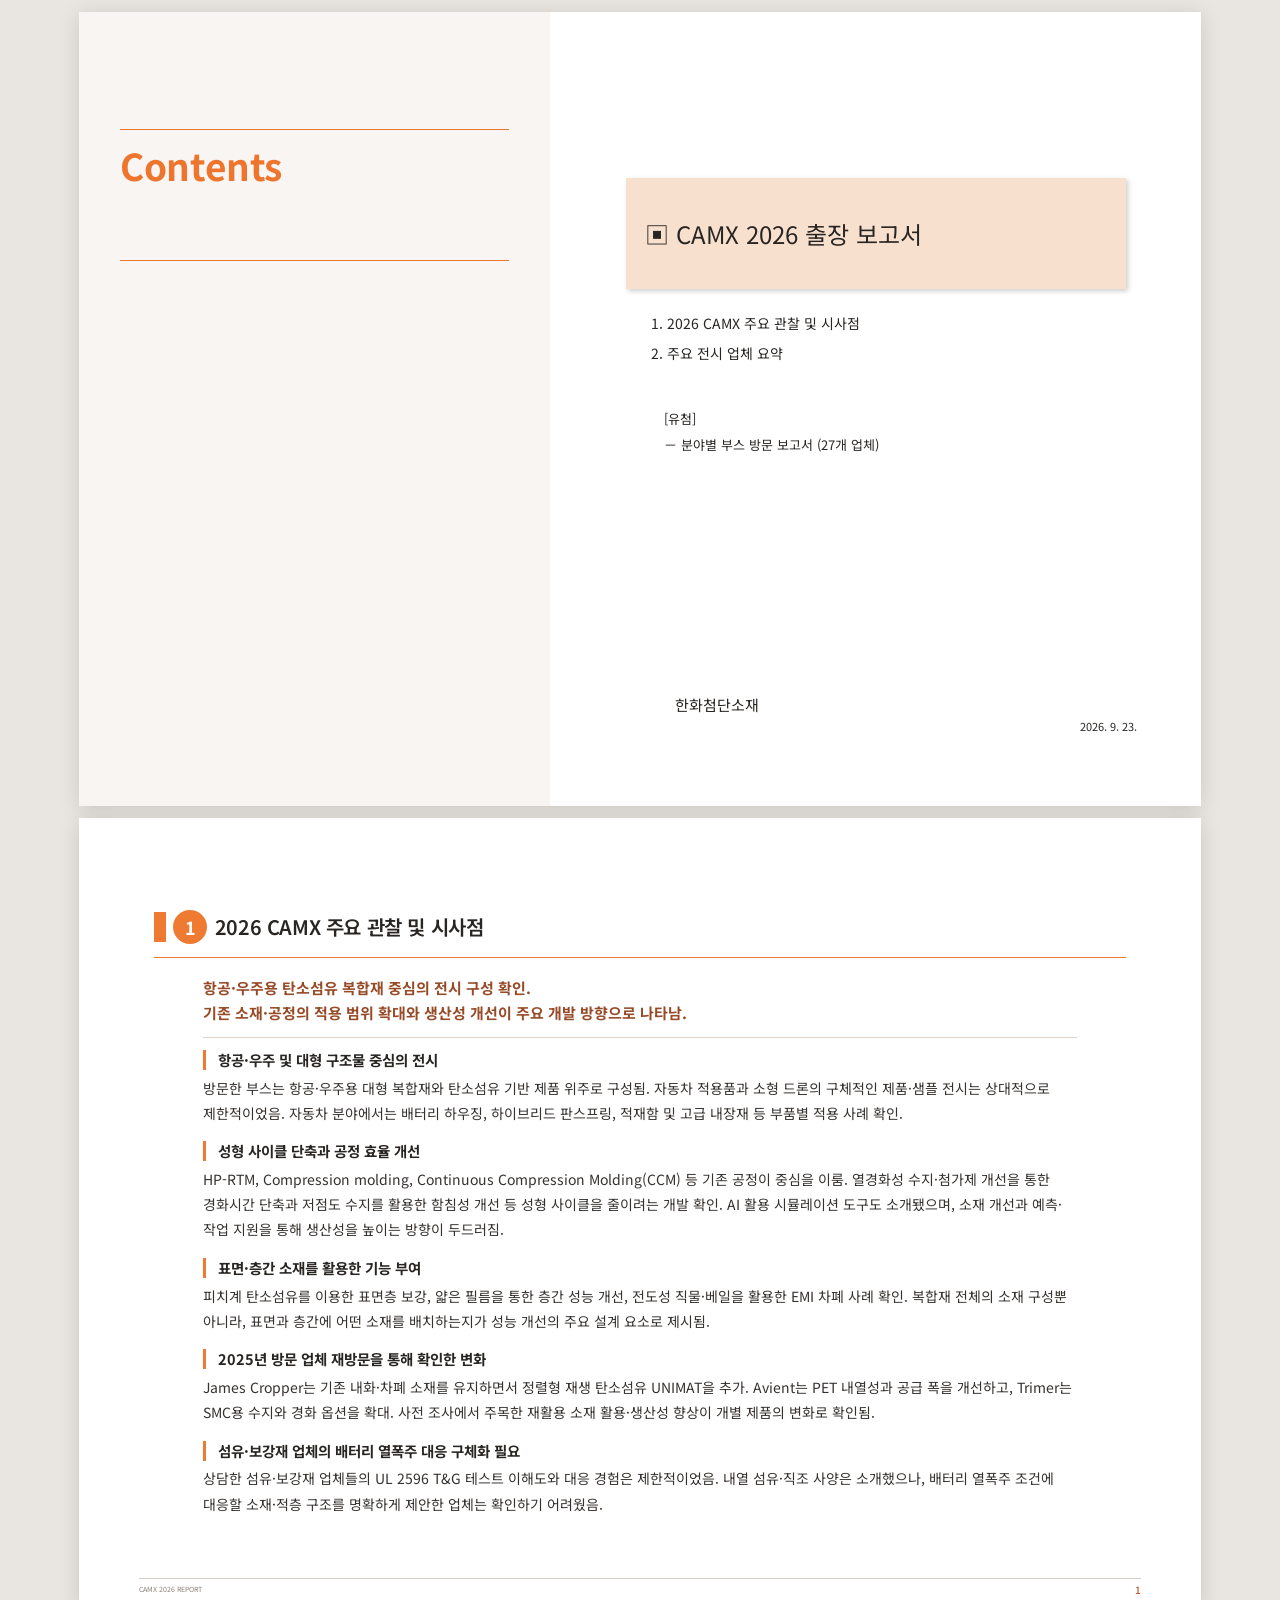
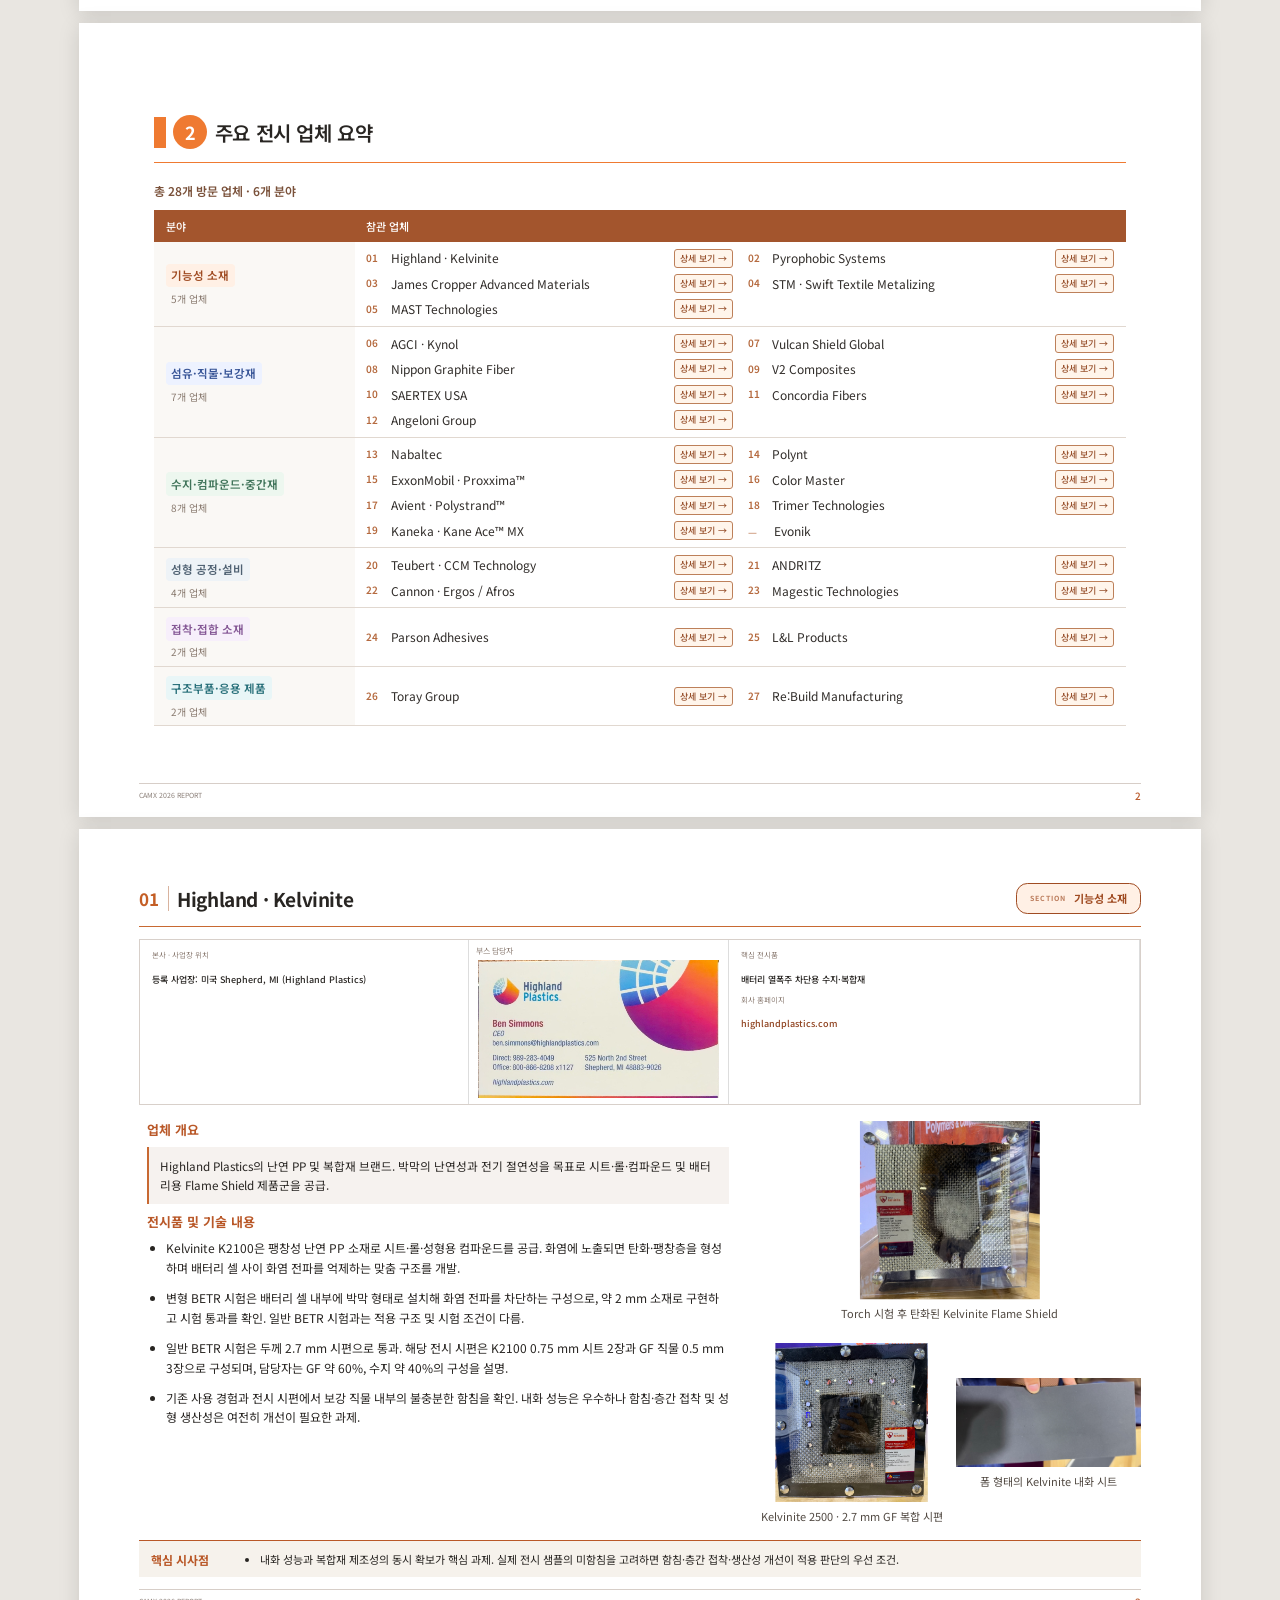
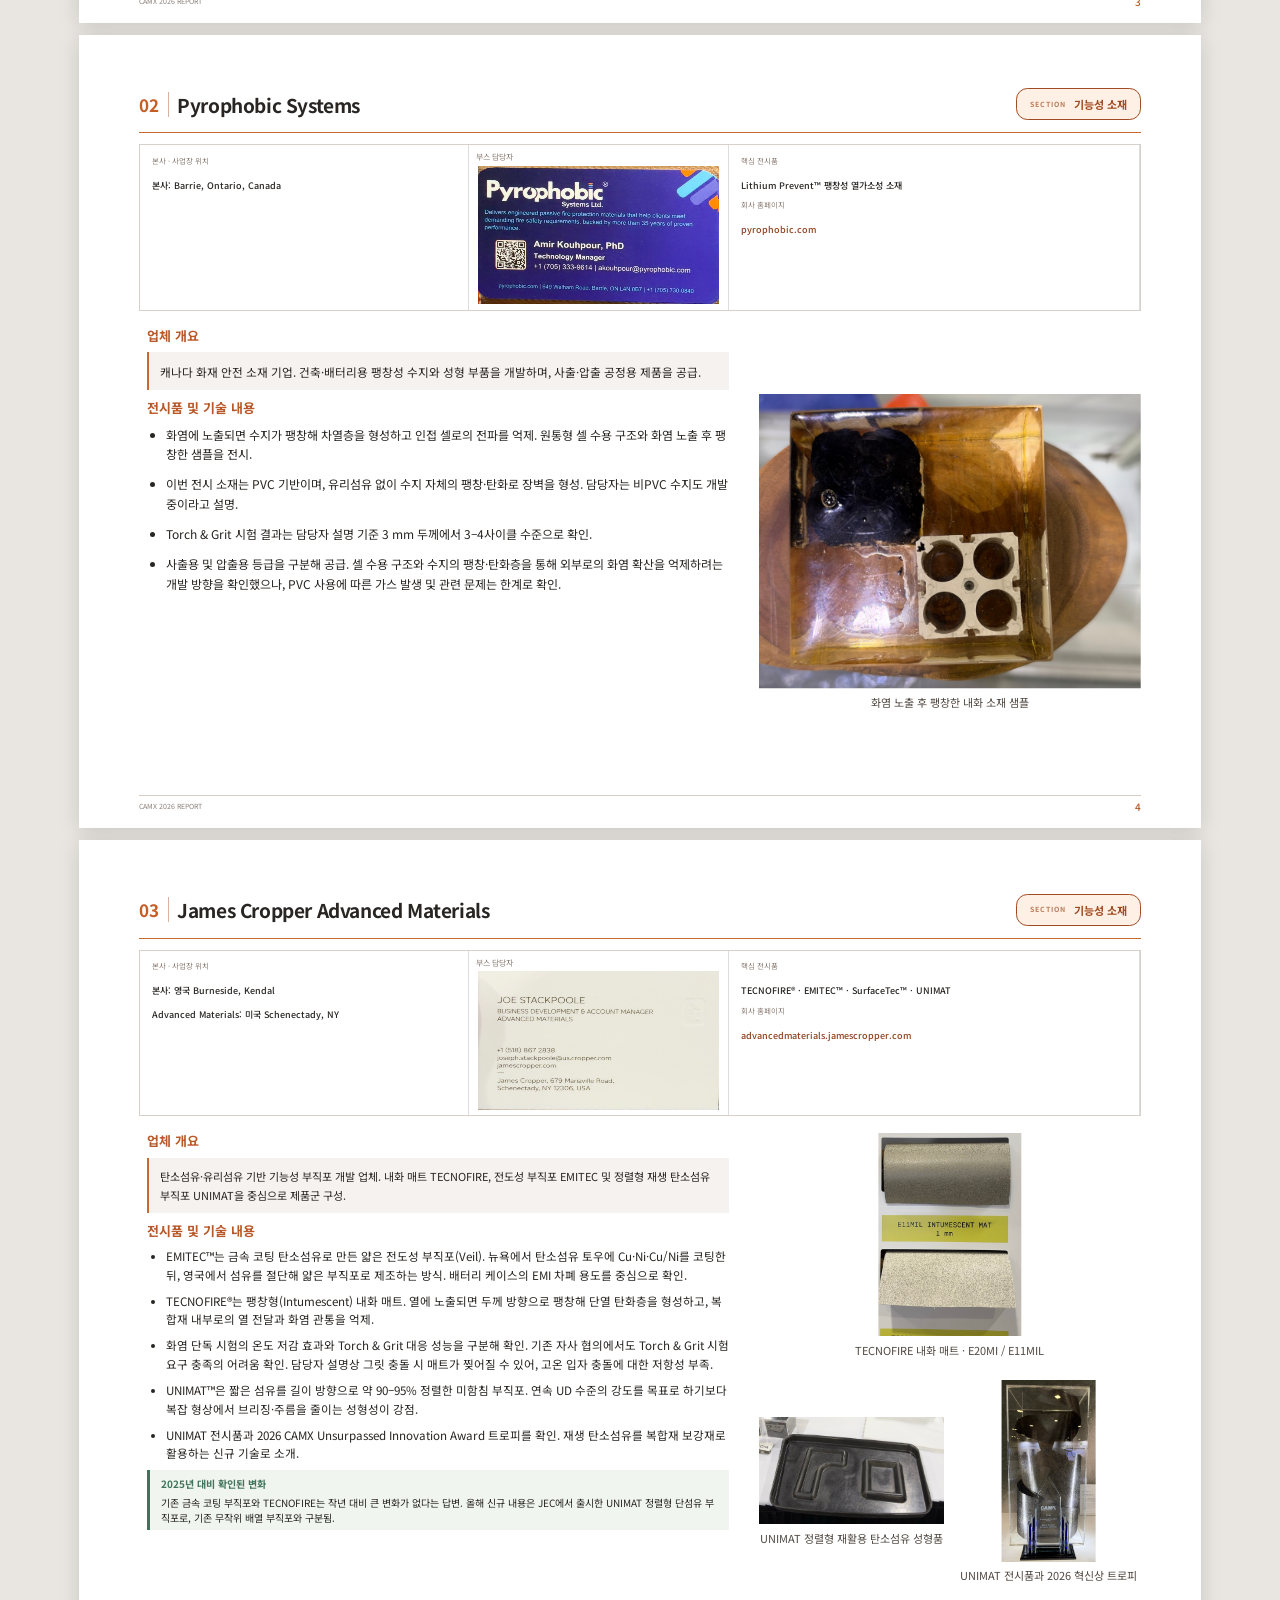
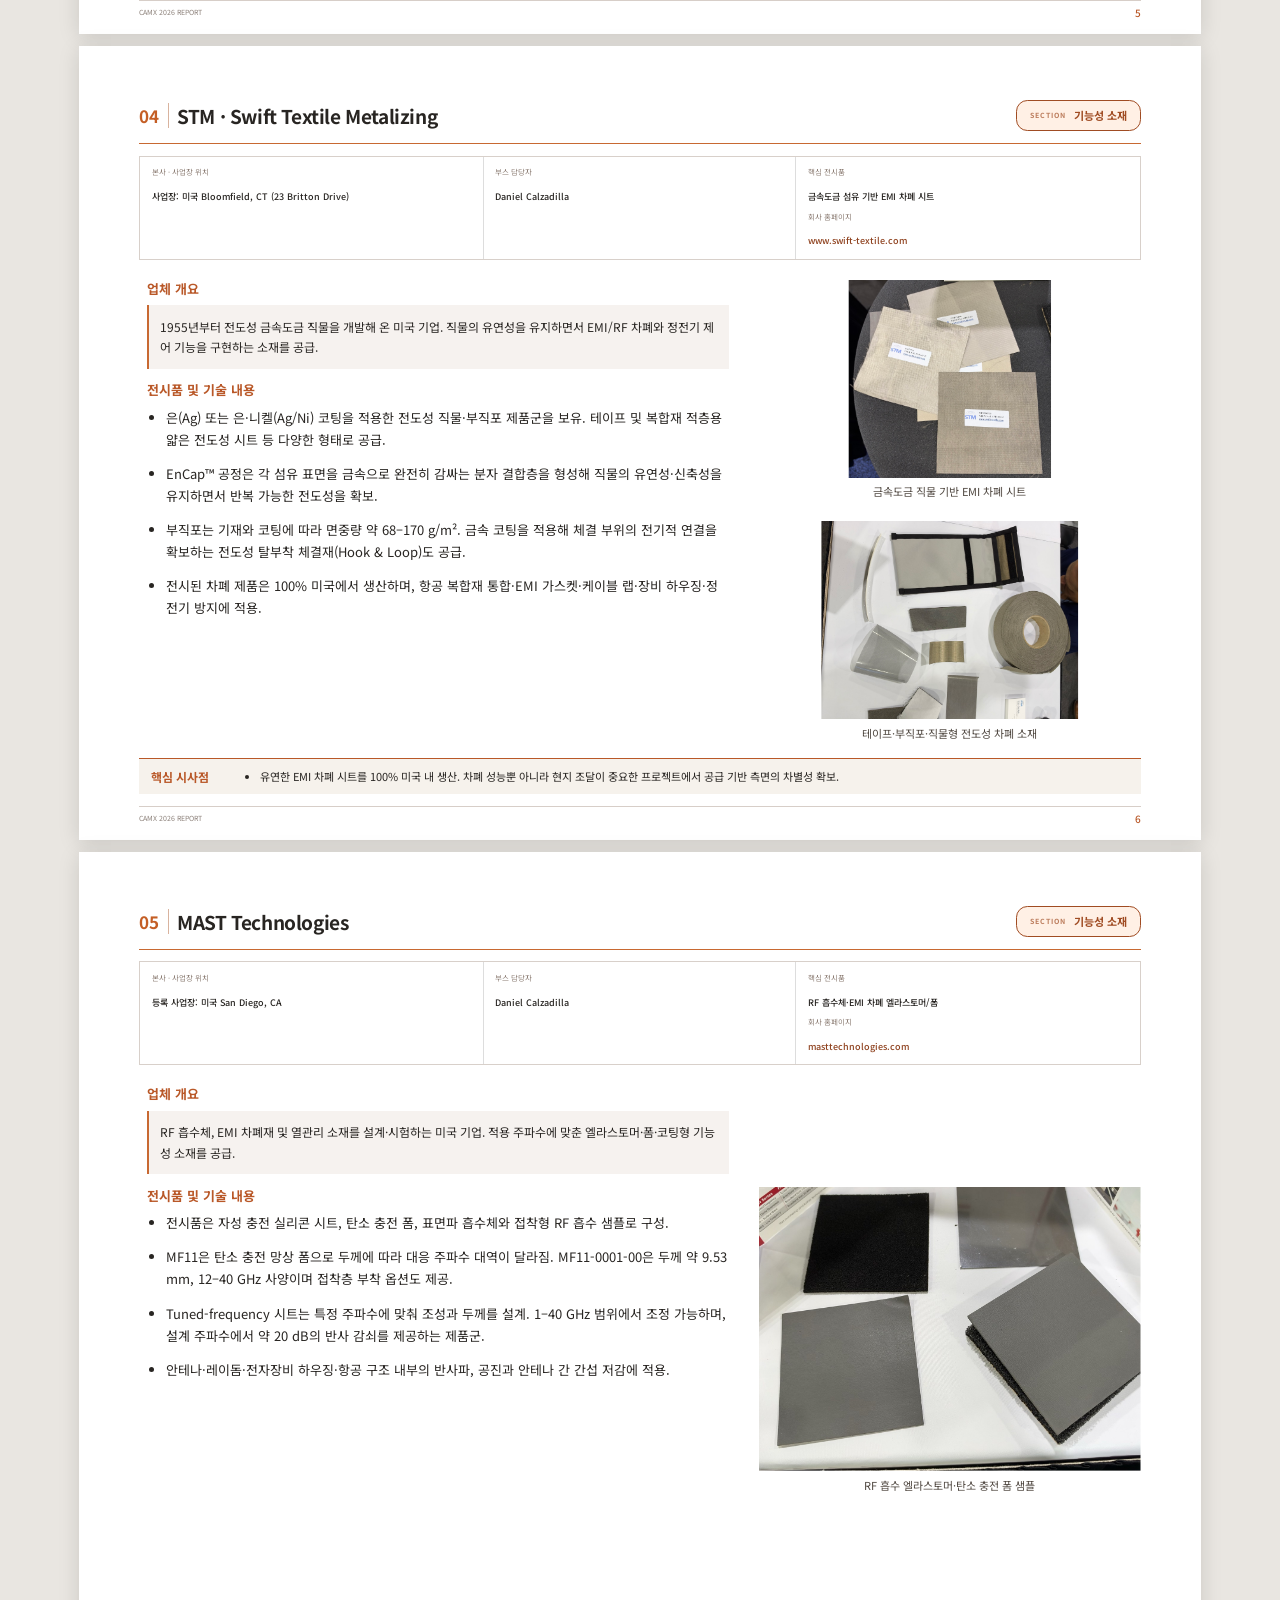
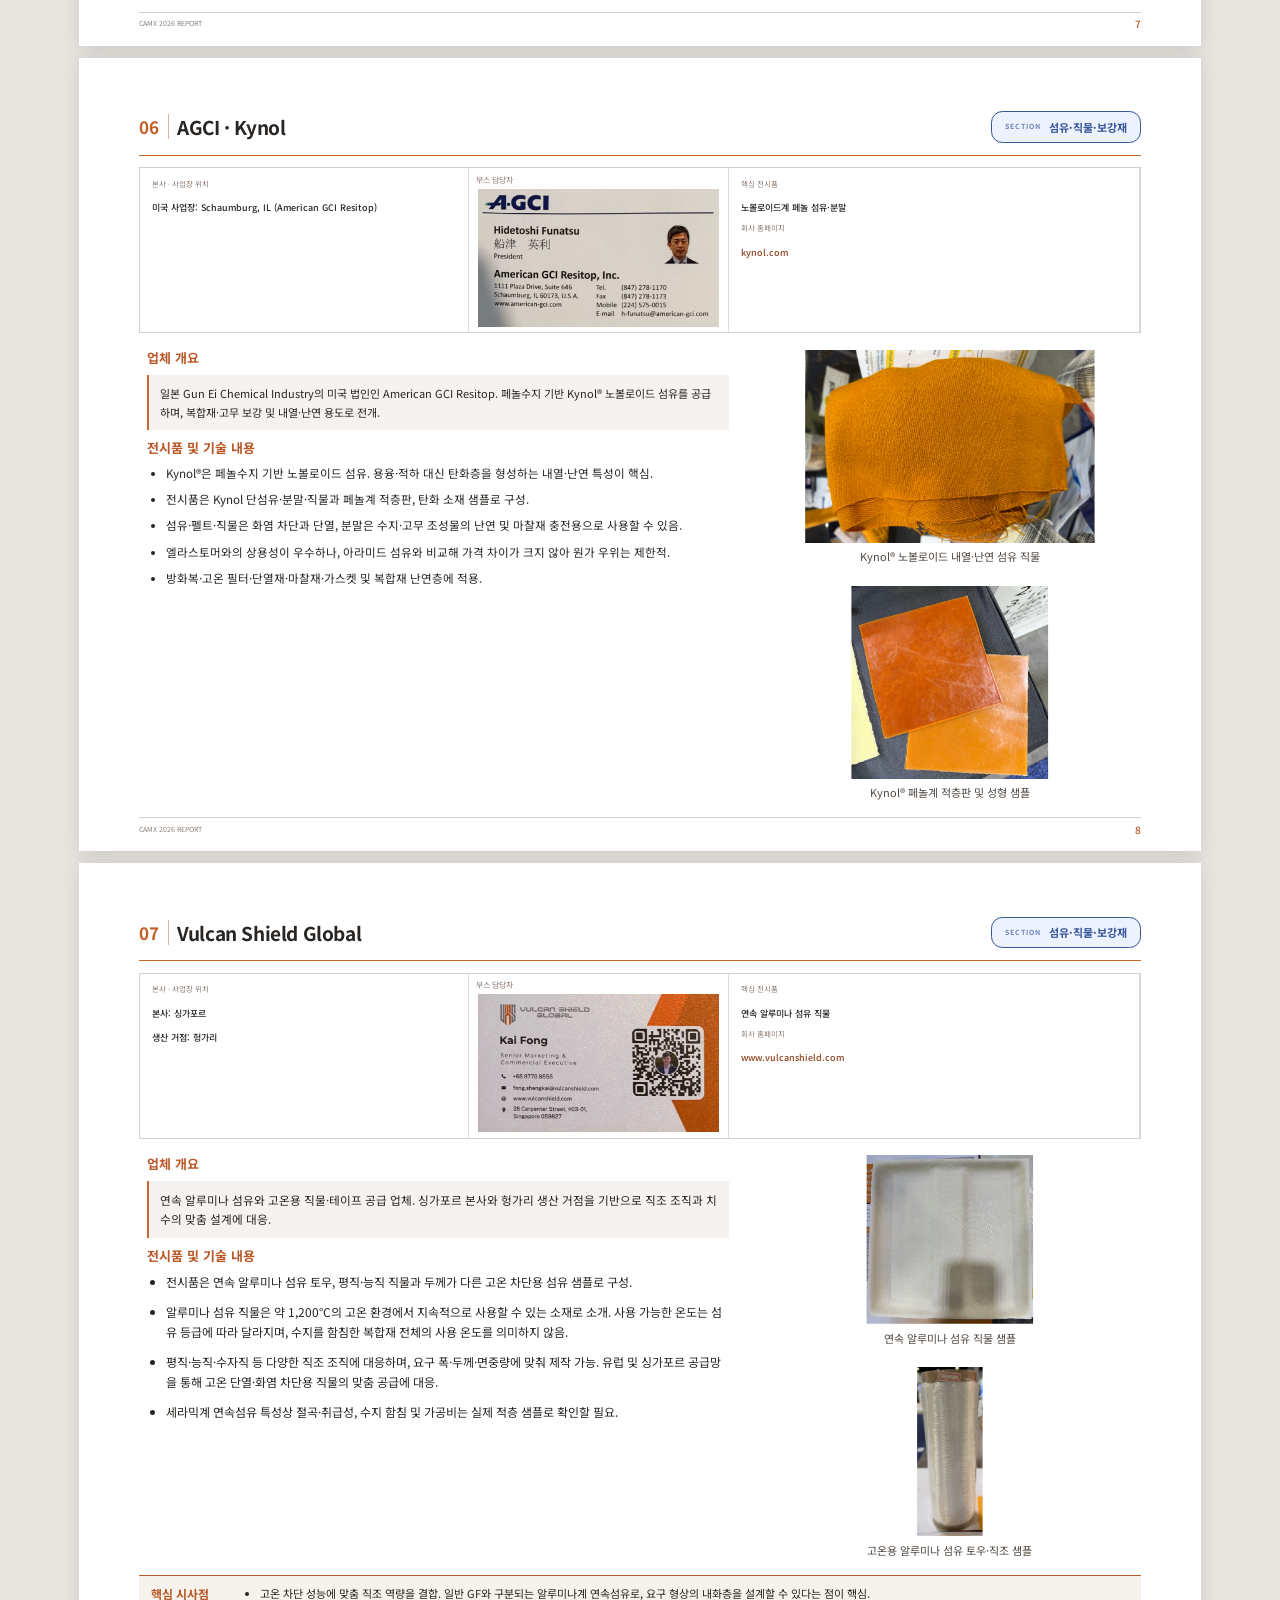
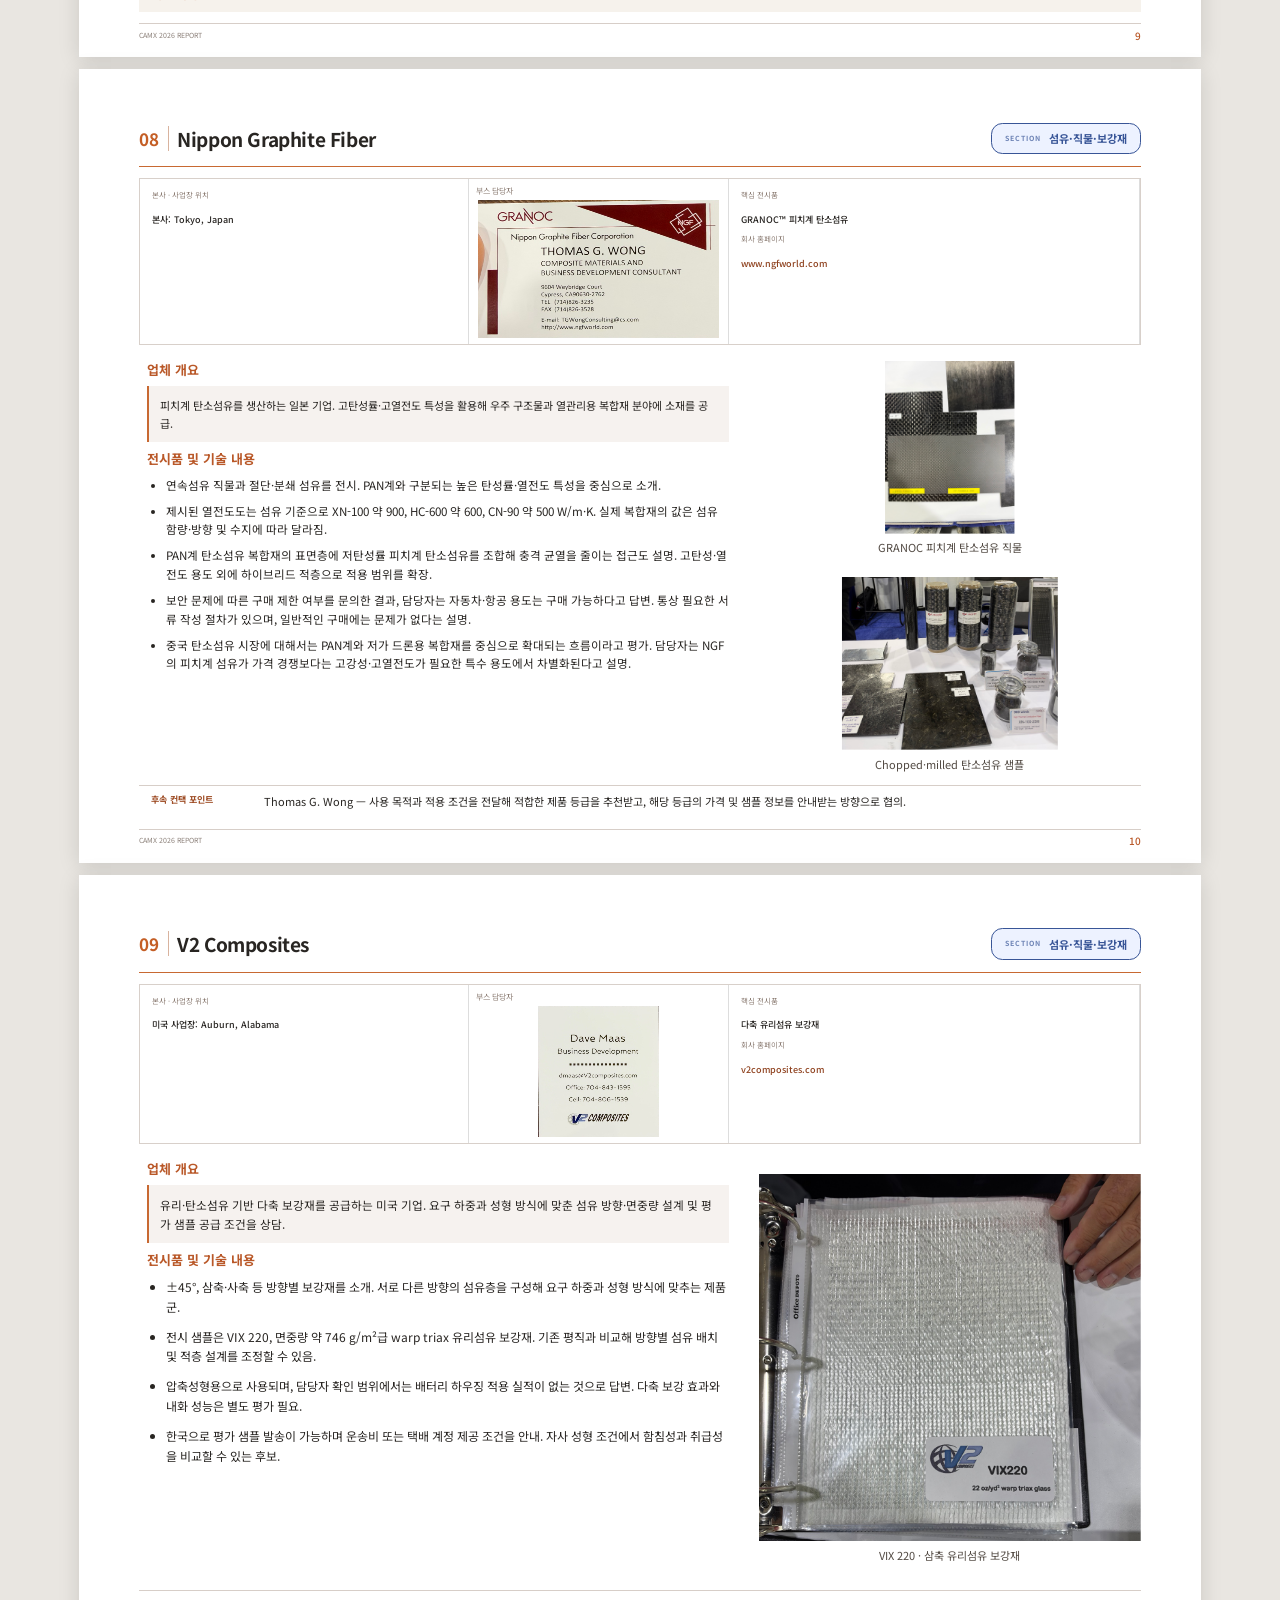
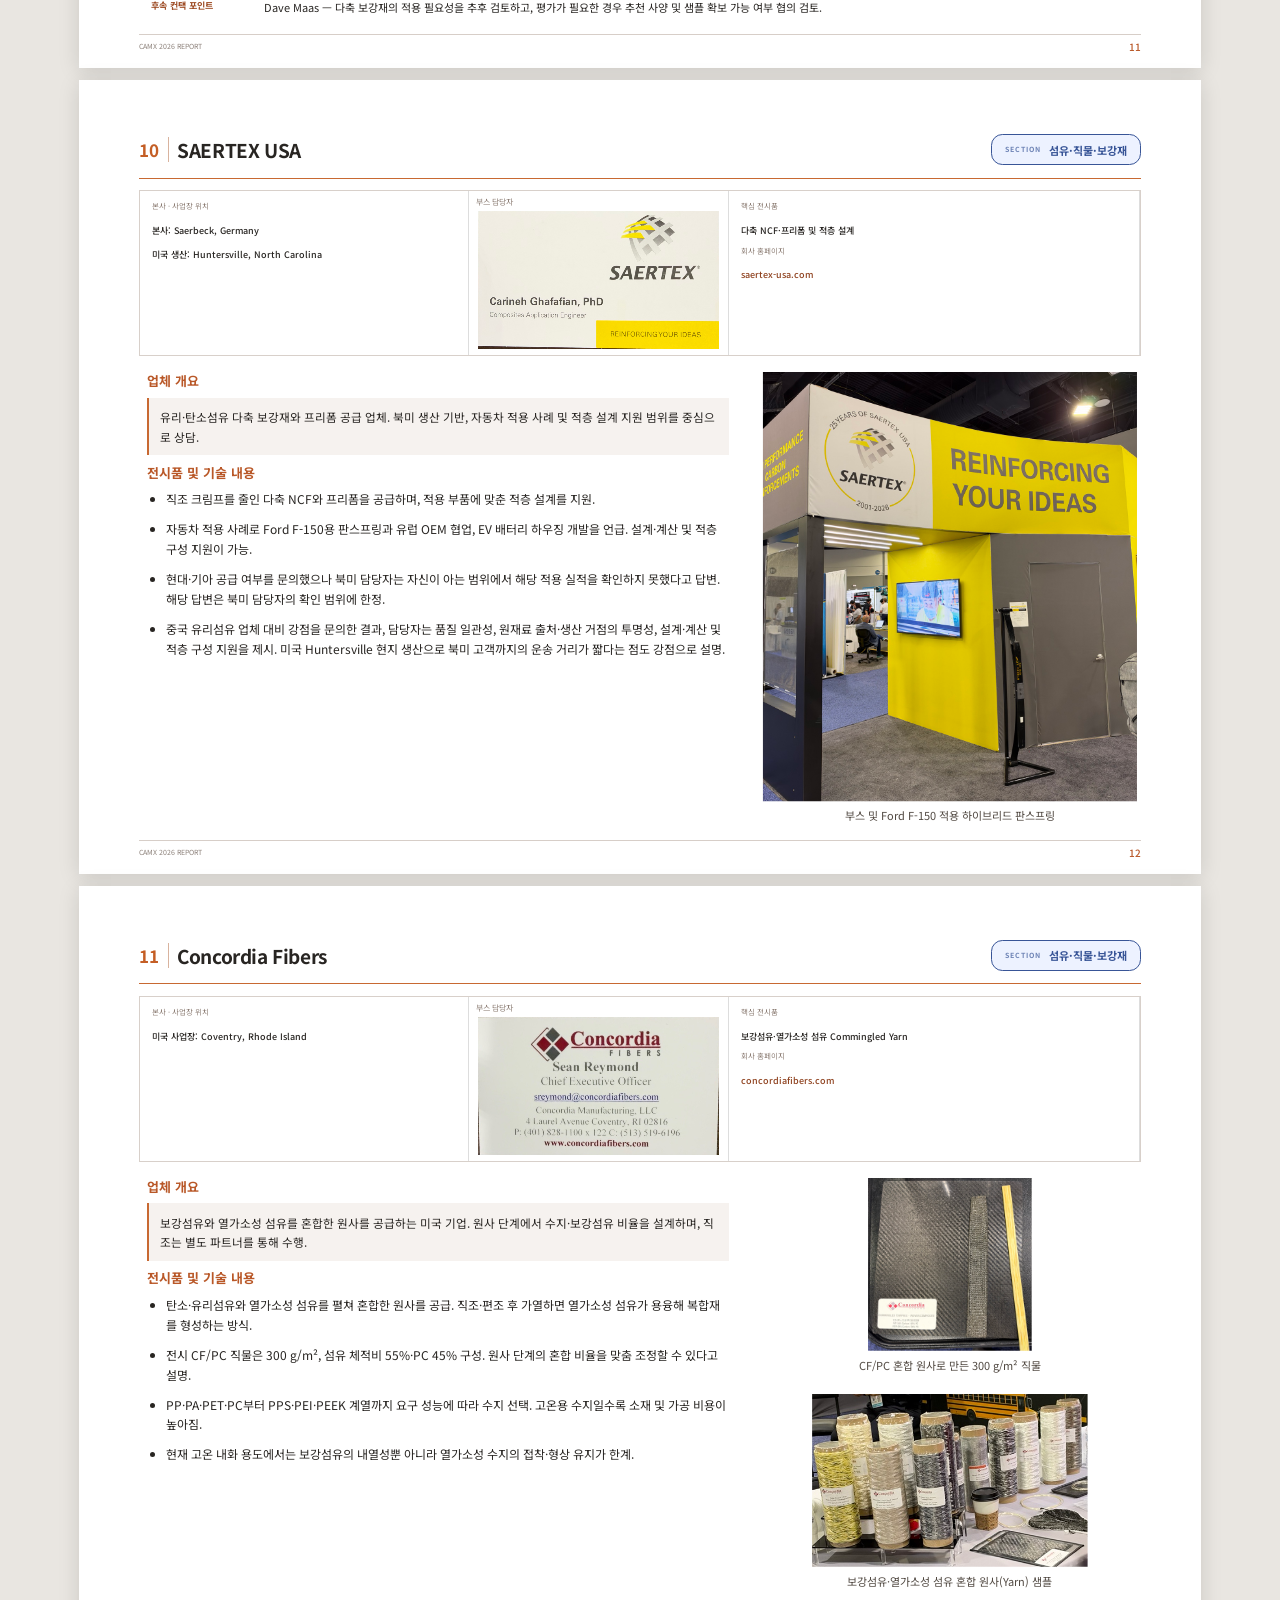
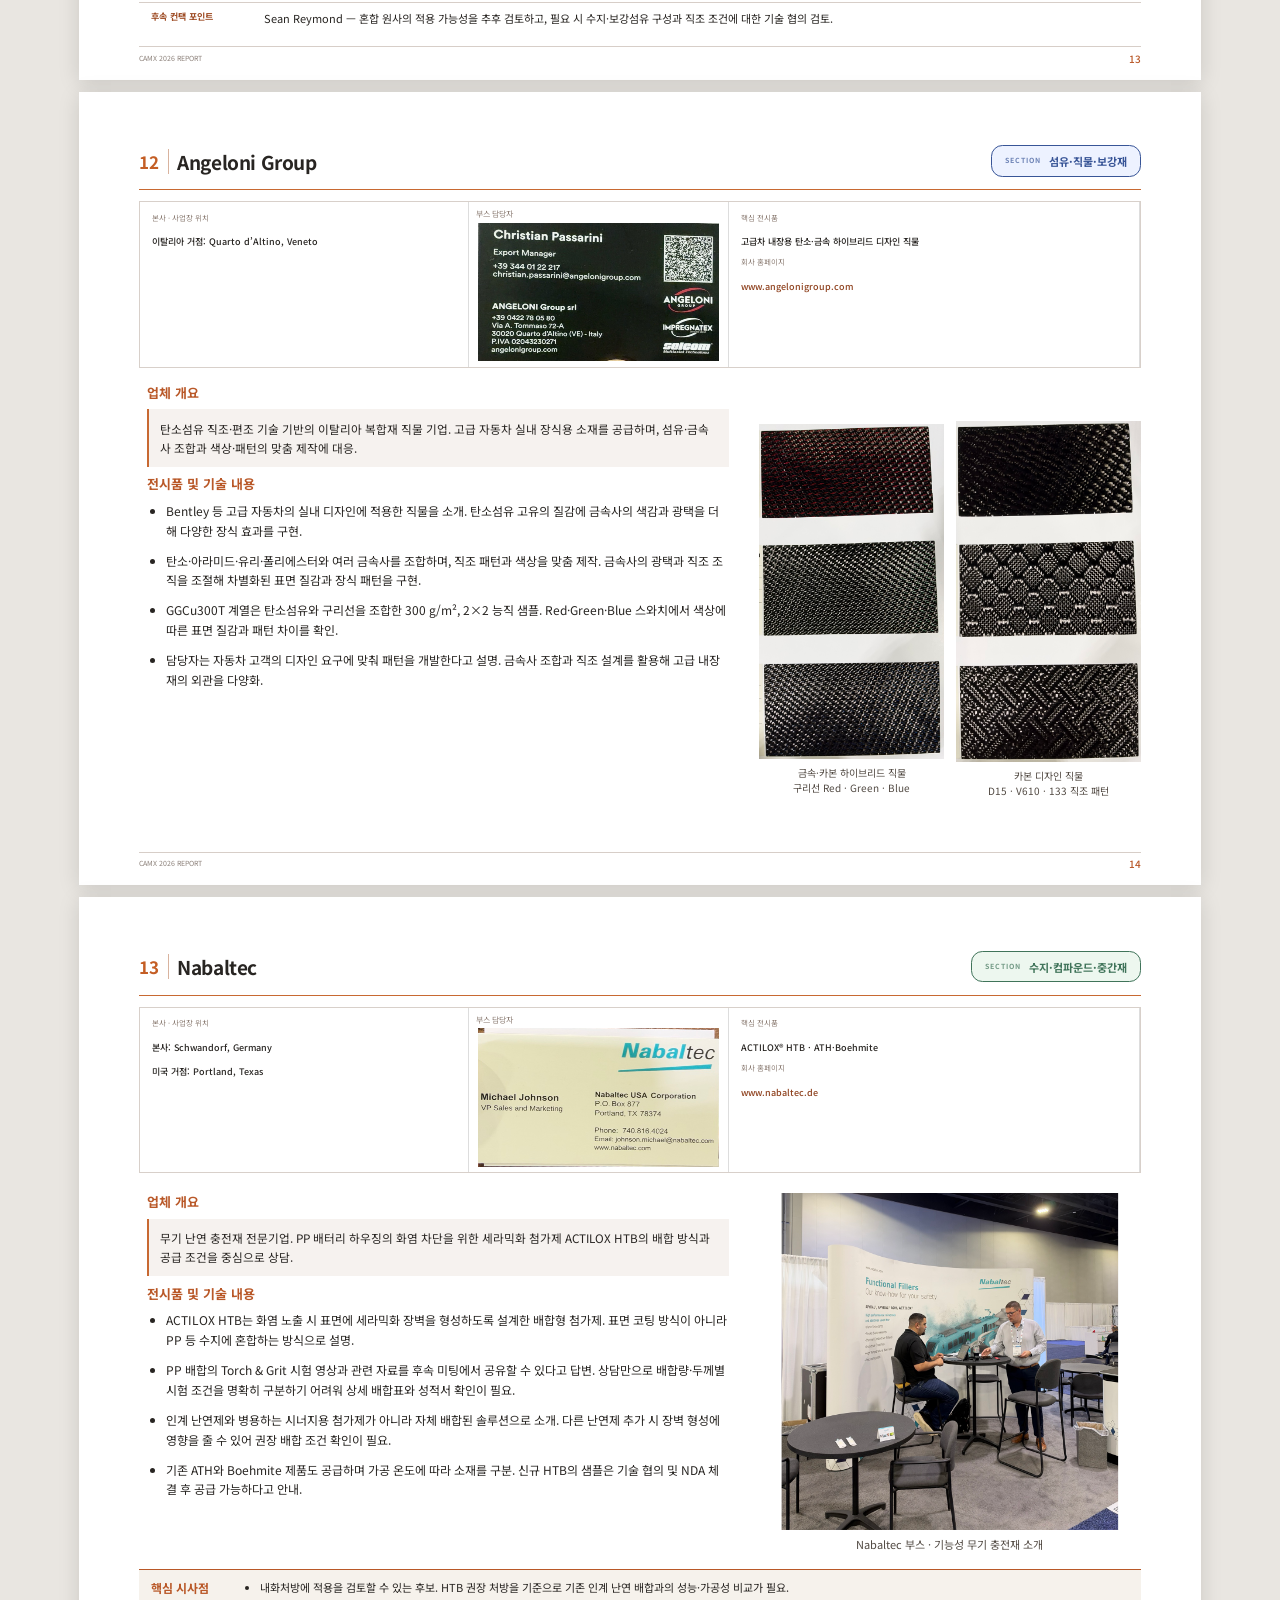
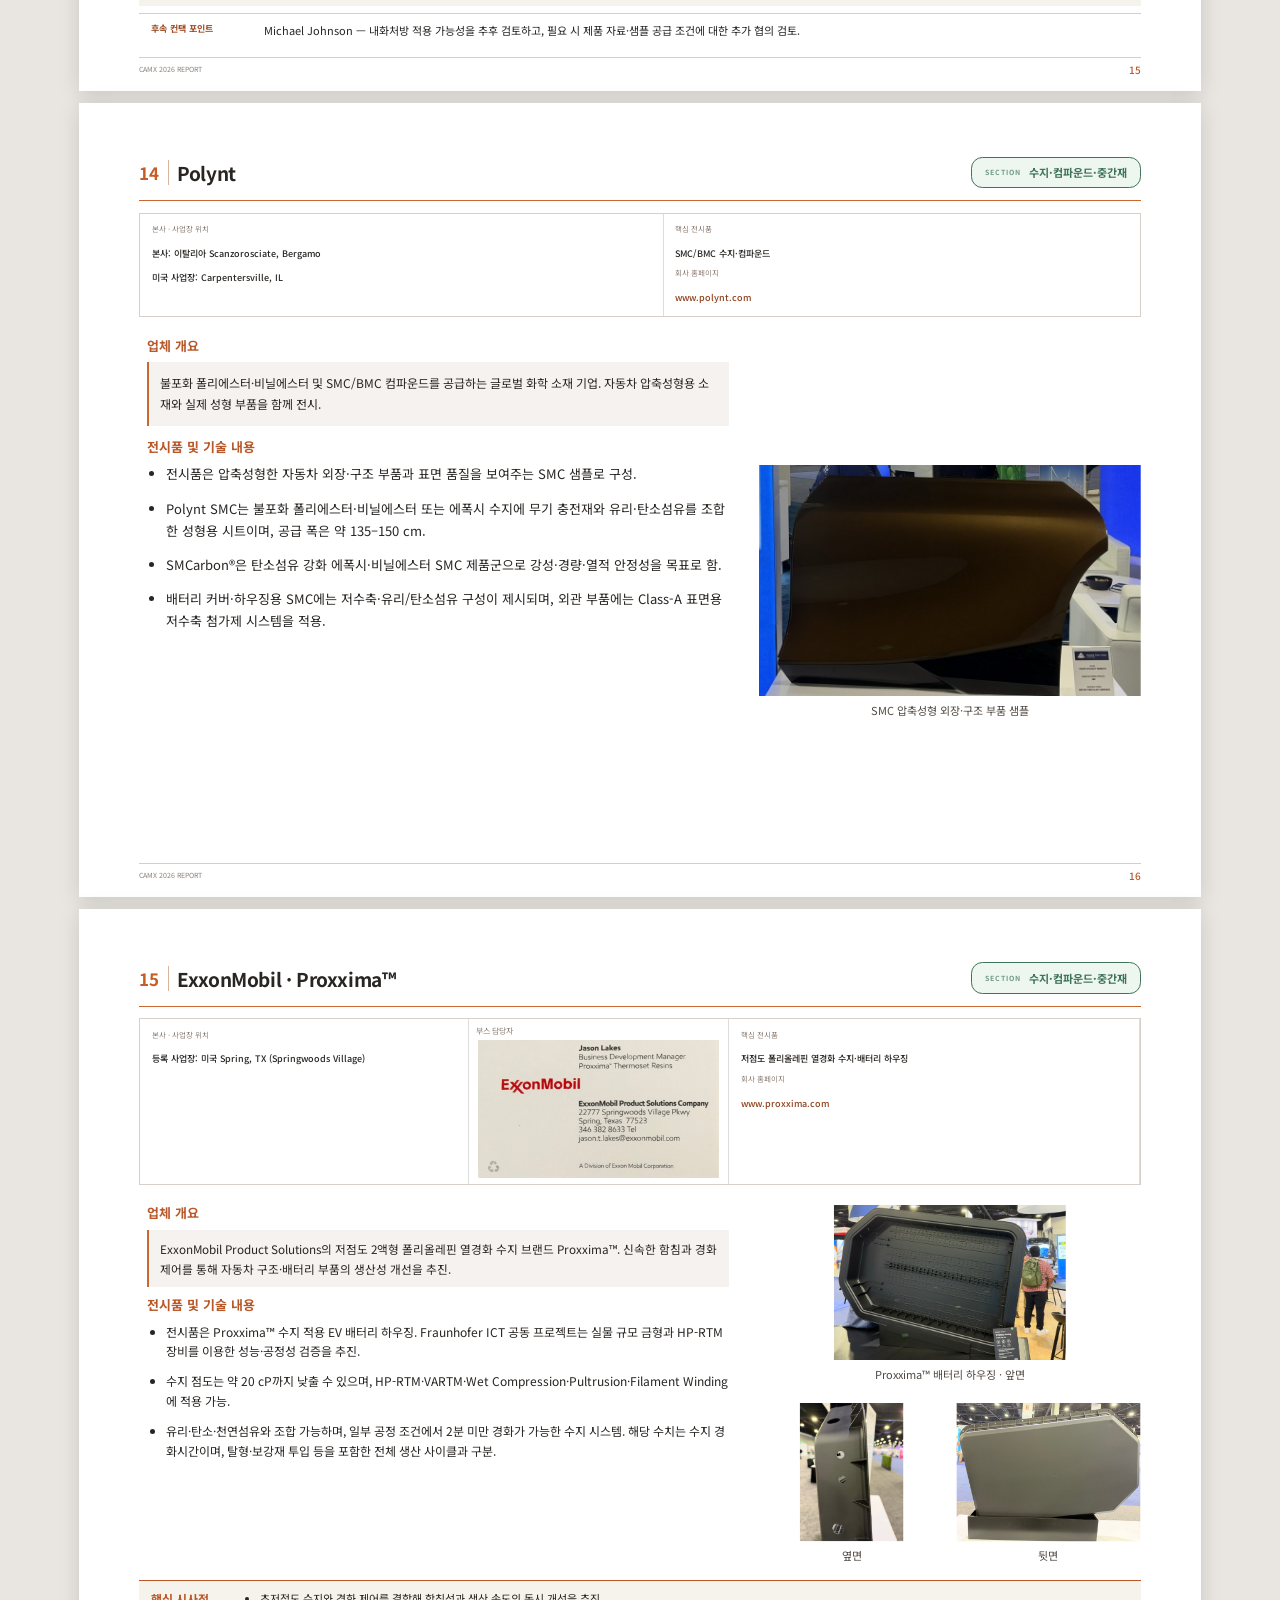
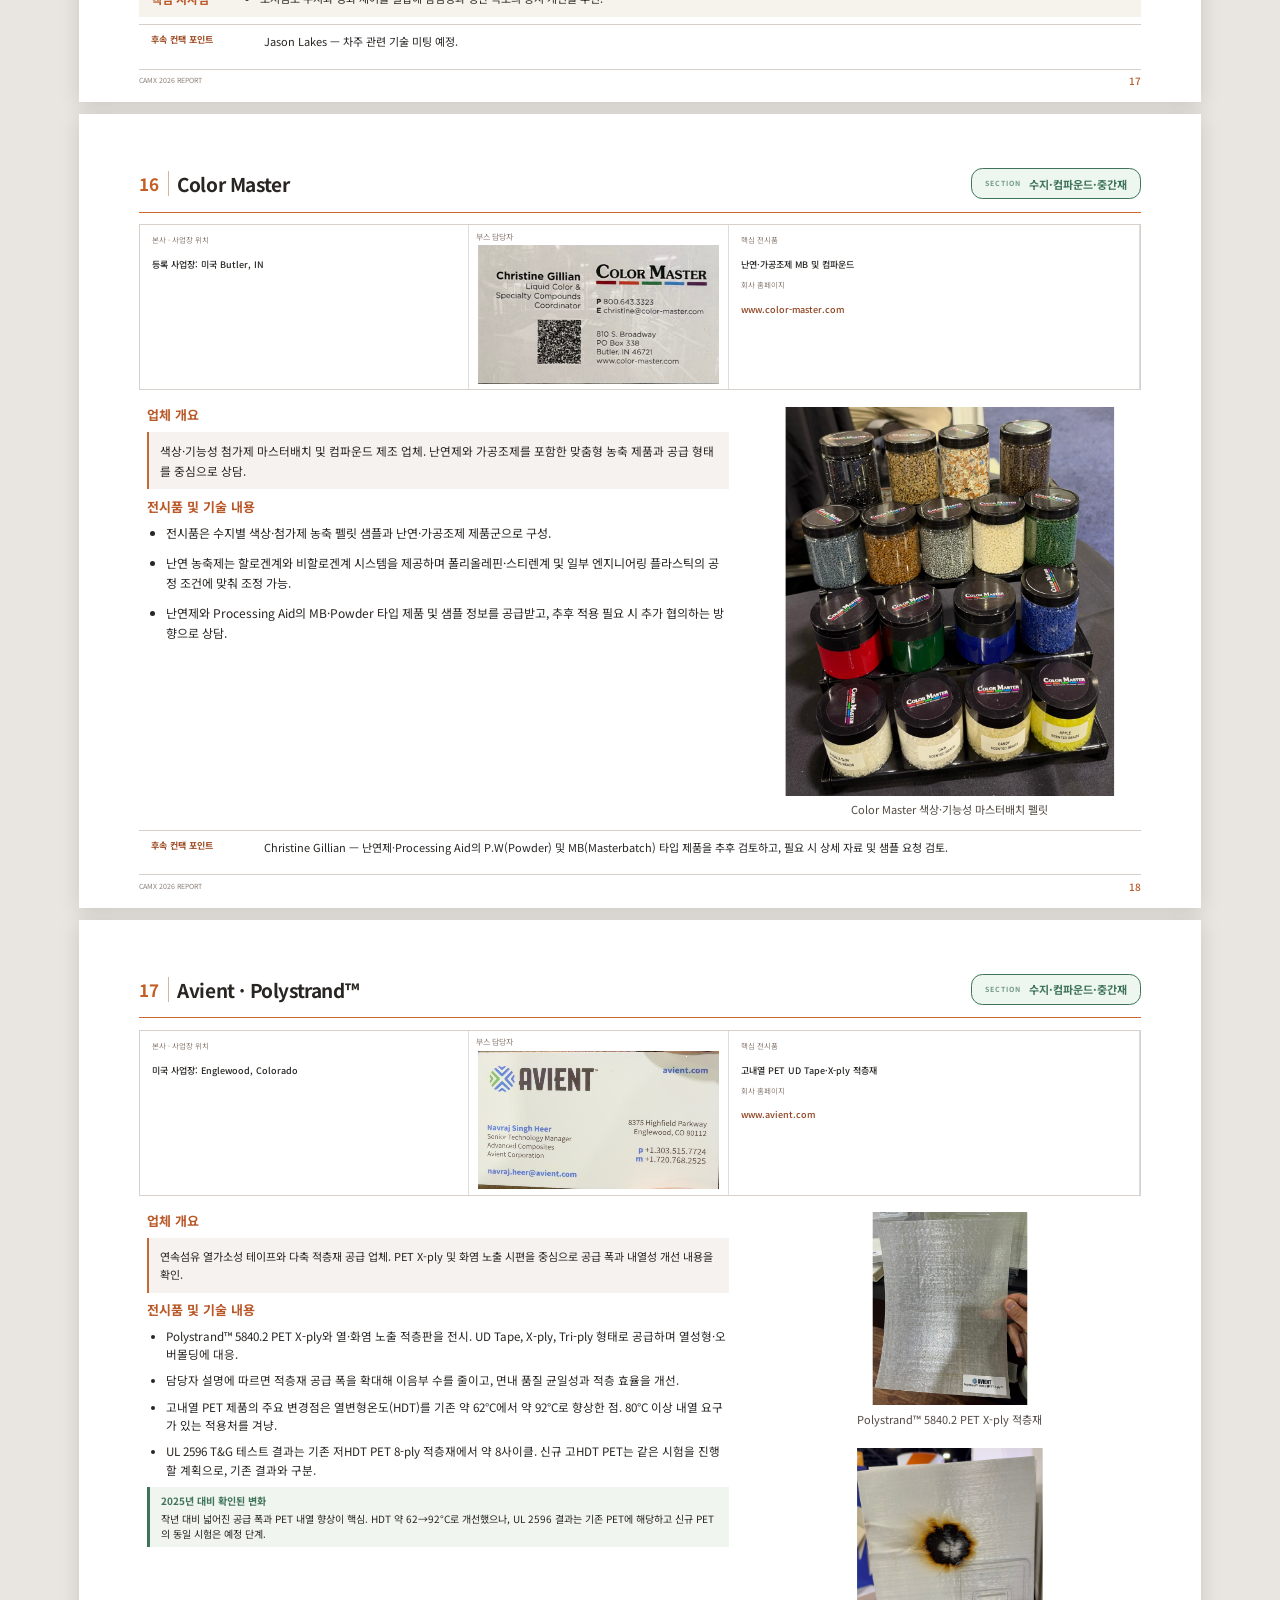
==== commit bb197f3e: "Add visible company detail navigation buttons to report" ====
--- a/report-2026/index.html
+++ b/report-2026/index.html
@@ -1,11 +1,11 @@
-<!doctype html><html lang="ko"><head><meta charset="utf-8"><meta name="viewport" content="width=device-width,initial-scale=1"><title>CAMX 2026 참관 보고서</title><link rel="stylesheet" href="report.css?v=3acbe17122"></head><body><section class="page template-page cover-template"><div class="contents-page"><aside><div class="contents-rule"></div><h1>Contents</h1><div class="contents-rule bottom"></div></aside><main><div class="report-title">▣ CAMX 2026 출장 보고서</div><ol><li>2026 CAMX 주요 관찰 및 시사점</li><li>주요 전시 업체 요약</li></ol><div class="annex">[유첨]<br>－ 분야별 부스 방문 보고서 (27개 업체)</div><div class="company-name">한화첨단소재</div><div class="report-date">2026. 9. 23.</div></main></div></section><section class="page template-page legacy-template implications-page"><div class="legacy-head"><span></span><b>1</b><h1>2026 CAMX 주요 관찰 및 시사점</h1></div><div class="legacy-body implications-body">
+<!doctype html><html lang="ko"><head><meta charset="utf-8"><meta name="viewport" content="width=device-width,initial-scale=1"><title>CAMX 2026 참관 보고서</title><link rel="stylesheet" href="report.css?v=4ec74439a8"></head><body><section class="page template-page cover-template"><div class="contents-page"><aside><div class="contents-rule"></div><h1>Contents</h1><div class="contents-rule bottom"></div></aside><main><div class="report-title">▣ CAMX 2026 출장 보고서</div><ol><li>2026 CAMX 주요 관찰 및 시사점</li><li>주요 전시 업체 요약</li></ol><div class="annex">[유첨]<br>－ 분야별 부스 방문 보고서 (27개 업체)</div><div class="company-name">한화첨단소재</div><div class="report-date">2026. 9. 23.</div></main></div></section><section class="page template-page legacy-template implications-page"><div class="legacy-head"><span></span><b>1</b><h1>2026 CAMX 주요 관찰 및 시사점</h1></div><div class="legacy-body implications-body">
 <p class="implications-lead">항공·우주용 탄소섬유 복합재 중심의 전시 구성 확인.<br>기존 소재·공정의 적용 범위 확대와 생산성 개선이 주요 개발 방향으로 나타남.</p>
 <section><h2>항공·우주 및 대형 구조물 중심의 전시</h2><p>방문한 부스는 항공·우주용 대형 복합재와 탄소섬유 기반 제품 위주로 구성됨. 자동차 적용품과 소형 드론의 구체적인 제품·샘플 전시는 상대적으로 제한적이었음. 자동차 분야에서는 배터리 하우징, 하이브리드 판스프링, 적재함 및 고급 내장재 등 부품별 적용 사례 확인.</p></section>
 <section><h2>성형 사이클 단축과 공정 효율 개선</h2><p>HP-RTM, Compression molding, Continuous Compression Molding(CCM) 등 기존 공정이 중심을 이룸. 열경화성 수지·첨가제 개선을 통한 경화시간 단축과 저점도 수지를 활용한 함침성 개선 등 성형 사이클을 줄이려는 개발 확인. AI 활용 시뮬레이션 도구도 소개됐으며, 소재 개선과 예측·작업 지원을 통해 생산성을 높이는 방향이 두드러짐.</p></section>
 <section><h2>표면·층간 소재를 활용한 기능 부여</h2><p>피치계 탄소섬유를 이용한 표면층 보강, 얇은 필름을 통한 층간 성능 개선, 전도성 직물·베일을 활용한 EMI 차폐 사례 확인. 복합재 전체의 소재 구성뿐 아니라, 표면과 층간에 어떤 소재를 배치하는지가 성능 개선의 주요 설계 요소로 제시됨.</p></section>
 <section><h2>2025년 방문 업체 재방문을 통해 확인한 변화</h2><p>James Cropper는 기존 내화·차폐 소재를 유지하면서 정렬형 재생 탄소섬유 UNIMAT을 추가. Avient는 PET 내열성과 공급 폭을 개선하고, Trimer는 SMC용 수지와 경화 옵션을 확대. 사전 조사에서 주목한 재활용 소재 활용·생산성 향상이 개별 제품의 변화로 확인됨.</p></section>
 <section><h2>섬유·보강재 업체의 배터리 열폭주 대응 구체화 필요</h2><p>상담한 섬유·보강재 업체들의 UL 2596 T&G 테스트 이해도와 대응 경험은 제한적이었음. 내열 섬유·직조 사양은 소개했으나, 배터리 열폭주 조건에 대응할 소재·적층 구조를 명확하게 제안한 업체는 확인하기 어려웠음.</p></section>
-</div><footer>CAMX 2026 REPORT <span>1</span></footer></section><section class="page company-overview" id=""><div class="legacy-head"><span></span><b>2</b><h1>주요 전시 업체 요약</h1></div><p class="overview-intro">총 28개 방문 업체 · 6개 분야</p><table class="overview-table"><thead><tr><th>분야</th><th>참관 업체</th></tr></thead><tbody><tr><th scope="row"><b class="theme-1">기능성 소재</b><small>5개 업체</small></th><td><div class="overview-companies"><a href="#company-kelvinite"><span>01</span>Highland · Kelvinite</a><a href="#company-pyrophobic"><span>02</span>Pyrophobic Systems</a><a href="#company-cropper"><span>03</span>James Cropper Advanced Materials</a><a href="#company-stm"><span>04</span>STM · Swift Textile Metalizing</a><a href="#company-mast"><span>05</span>MAST Technologies</a></div></td></tr><tr><th scope="row"><b class="theme-2">섬유·직물·보강재</b><small>7개 업체</small></th><td><div class="overview-companies"><a href="#company-agci"><span>06</span>AGCI · Kynol</a><a href="#company-vulcan"><span>07</span>Vulcan Shield Global</a><a href="#company-ngf"><span>08</span>Nippon Graphite Fiber</a><a href="#company-v2"><span>09</span>V2 Composites</a><a href="#company-saertex"><span>10</span>SAERTEX USA</a><a href="#company-concordia"><span>11</span>Concordia Fibers</a><a href="#company-angeloni"><span>12</span>Angeloni Group</a></div></td></tr><tr><th scope="row"><b class="theme-3">수지·컴파운드·중간재</b><small>8개 업체</small></th><td><div class="overview-companies"><a href="#company-nabaltec"><span>13</span>Nabaltec</a><a href="#company-polynt"><span>14</span>Polynt</a><a href="#company-exxon"><span>15</span>ExxonMobil · Proxxima™</a><a href="#company-color"><span>16</span>Color Master</a><a href="#company-avient"><span>17</span>Avient · Polystrand™</a><a href="#company-trimer"><span>18</span>Trimer Technologies</a><a href="#company-kaneka"><span>19</span>Kaneka · Kane Ace™ MX</a><div class="overview-unlinked"><span>—</span>Evonik</div></div></td></tr><tr><th scope="row"><b class="theme-4">성형 공정·설비</b><small>4개 업체</small></th><td><div class="overview-companies"><a href="#company-teubert"><span>20</span>Teubert · CCM Technology</a><a href="#company-andritz"><span>21</span>ANDRITZ</a><a href="#company-cannon"><span>22</span>Cannon · Ergos / Afros</a><a href="#company-magestic"><span>23</span>Magestic Technologies</a></div></td></tr><tr><th scope="row"><b class="theme-5">접착·접합 소재</b><small>2개 업체</small></th><td><div class="overview-companies"><a href="#company-parson"><span>24</span>Parson Adhesives</a><a href="#company-ll"><span>25</span>L&amp;L Products</a></div></td></tr><tr><th scope="row"><b class="theme-6">구조부품·응용 제품</b><small>2개 업체</small></th><td><div class="overview-companies"><a href="#company-toray"><span>26</span>Toray Group</a><a href="#company-rebuild"><span>27</span>Re:Build Manufacturing</a></div></td></tr></tbody></table><footer>CAMX 2026 REPORT <span>2</span></footer></section><section class="page detail-page has-takeaway has-card" id="company-kelvinite"><header><span class="section-no">01</span><h1>Highland · Kelvinite</h1><span class="category theme-1"><small>SECTION</small>기능성 소재</span></header><div class="meta "><div><span>본사 · 사업장 위치</span><b>등록 사업장: 미국 Shepherd, MI (Highland Plastics)</b></div><div class="card-meta"><span>부스 담당자</span><button class="card-button" type="button" aria-label="Ben Simmons 명함 크게 보기" onclick="openCard(this)"><div class="business-card" style="--card-ratio:1.75;--card-width:64mm;--card-scale:0.2418897637795276"><div class="card-scene" style="height:571.4285714285714px"><img src="assets/cards/kelvinite.jpg" alt="Ben Simmons 명함" style="transform:matrix3d(1.52929615154,0.00672354712833,0,-6.2318710905e-05,-0.00417080768601,1.61112998063,0,4.55671567653e-05,0,0,1,0,-254.391463462,-978.54841083,0,1)"></div></div></button></div><div><span>핵심 전시품</span><b>배터리 열폭주 차단용 수지·복합재</b><span class="contact-label">회사 홈페이지</span><b><a href="https://highlandplastics.com/materials/kelvinite/">highlandplastics.com</a></b></div></div><div class="detail-grid"><article><h2>업체 개요</h2><p class="company-profile">Highland Plastics의 난연 PP 및 복합재 브랜드. 박막의 난연성과 전기 절연성을 목표로 시트·롤·컴파운드 및 배터리용 Flame Shield 제품군을 공급.</p><h2>전시품 및 기술 내용</h2><ul><li>Kelvinite K2100은 팽창성 난연 PP 소재로 시트·롤·성형용 컴파운드를 공급. 화염에 노출되면 탄화·팽창층을 형성하며 배터리 셀 사이 화염 전파를 억제하는 맞춤 구조를 개발.</li><li>변형 BETR 시험은 배터리 셀 내부에 박막 형태로 설치해 화염 전파를 차단하는 구성으로, 약 2 mm 소재로 구현하고 시험 통과를 확인. 일반 BETR 시험과는 적용 구조 및 시험 조건이 다름.</li><li>일반 BETR 시험은 두께 2.7 mm 시편으로 통과. 해당 전시 시편은 K2100 0.75 mm 시트 2장과 GF 직물 0.5 mm 3장으로 구성되며, 담당자는 GF 약 60%, 수지 약 40%의 구성을 설명.</li><li>기존 사용 경험과 전시 시편에서 보강 직물 내부의 불충분한 함침을 확인. 내화 성능은 우수하나 함침·층간 접착 및 성형 생산성은 여전히 개선이 필요한 과제.</li></ul></article><div class="photos count-3"><figure><svg class="sample-photo" width="780.000" height="773.333" viewBox="100.000 280.000 780.000 773.333" role="img" aria-label="Torch 시험 후 탄화된 Kelvinite Flame Shield"><title>Torch 시험 후 탄화된 Kelvinite Flame Shield</title><defs><clipPath id="frame-kelvinite-1"><rect x="100.000" y="280.000" width="780.000" height="773.333"/></clipPath></defs><g clip-path="url(#frame-kelvinite-1)"><image href="assets/kelvinite-1.jpg" width="1000" height="1333.3333333333333"/></g></svg><figcaption>Torch 시험 후 탄화된 Kelvinite Flame Shield</figcaption></figure><figure><svg class="sample-photo" width="970.000" height="1013.333" viewBox="15.000 173.333 970.000 1013.333" role="img" aria-label="Kelvinite 2500 · 2.7 mm GF 복합 시편"><title>Kelvinite 2500 · 2.7 mm GF 복합 시편</title><defs><clipPath id="frame-IMG_0458"><rect x="15.000" y="173.333" width="970.000" height="1013.333"/></clipPath></defs><g clip-path="url(#frame-IMG_0458)"><image href="assets/day2/IMG_0458.jpeg" width="1000" height="1333.3333333333333"/></g></svg><figcaption>Kelvinite 2500 · 2.7 mm GF 복합 시편</figcaption></figure><figure><svg class="sample-photo" width="920.000" height="442.500" viewBox="0.000 165.000 920.000 442.500" role="img" aria-label="폼 형태의 Kelvinite 내화 시트"><title>폼 형태의 Kelvinite 내화 시트</title><defs><clipPath id="frame-kelvinite-3"><rect x="0.000" y="165.000" width="920.000" height="442.500"/></clipPath></defs><g clip-path="url(#frame-kelvinite-3)"><image href="assets/kelvinite-3.jpg" width="1000" height="750.0"/></g></svg><figcaption>폼 형태의 Kelvinite 내화 시트</figcaption></figure></div></div><div class="takeaway"><b>핵심 시사점</b><ul><li>내화 성능과 복합재 제조성의 동시 확보가 핵심 과제. 실제 전시 샘플의 미함침을 고려하면 함침·층간 접착·생산성 개선이 적용 판단의 우선 조건.</li></ul></div><footer>CAMX 2026 REPORT <span>3</span></footer></section><section class="page detail-page has-card" id="company-pyrophobic"><header><span class="section-no">02</span><h1>Pyrophobic Systems</h1><span class="category theme-1"><small>SECTION</small>기능성 소재</span></header><div class="meta "><div><span>본사 · 사업장 위치</span><b>본사: Barrie, Ontario, Canada</b></div><div class="card-meta"><span>부스 담당자</span><button class="card-button" type="button" aria-label="Amir Kouhpour 명함 크게 보기" onclick="openCard(this)"><div class="business-card" style="--card-ratio:1.75;--card-width:64mm;--card-scale:0.2418897637795276"><div class="card-scene" style="height:571.4285714285714px"><img src="assets/cards/pyrophobic.jpg" alt="Amir Kouhpour 명함" style="transform:matrix3d(1.30590035453,0.0650148820088,0,-1.59037953298e-05,-0.0532617969371,1.24256890874,0,-3.51272887835e-05,0,0,1,0,-126.838037758,-735.183801971,0,1)"></div></div></button></div><div><span>핵심 전시품</span><b>Lithium Prevent™ 팽창성 열가소성 소재</b><span class="contact-label">회사 홈페이지</span><b><a href="https://pyrophobic.com">pyrophobic.com</a></b></div></div><div class="detail-grid"><article><h2>업체 개요</h2><p class="company-profile">캐나다 화재 안전 소재 기업. 건축·배터리용 팽창성 수지와 성형 부품을 개발하며, 사출·압출 공정용 제품을 공급.</p><h2>전시품 및 기술 내용</h2><ul><li>화염에 노출되면 수지가 팽창해 차열층을 형성하고 인접 셀로의 전파를 억제. 원통형 셀 수용 구조와 화염 노출 후 팽창한 샘플을 전시.</li><li>이번 전시 소재는 PVC 기반이며, 유리섬유 없이 수지 자체의 팽창·탄화로 장벽을 형성. 담당자는 비PVC 수지도 개발 중이라고 설명.</li><li>Torch &amp; Grit 시험 결과는 담당자 설명 기준 3 mm 두께에서 3–4사이클 수준으로 확인.</li><li>사출용 및 압출용 등급을 구분해 공급. 셀 수용 구조와 수지의 팽창·탄화층을 통해 외부로의 화염 확산을 억제하려는 개발 방향을 확인했으나, PVC 사용에 따른 가스 발생 및 관련 문제는 한계로 확인.</li></ul></article><div class="photos count-1"><figure><svg class="sample-photo" width="865.000" height="666.667" viewBox="45.000 293.333 865.000 666.667" role="img" aria-label="화염 노출 후 팽창한 내화 소재 샘플"><title>화염 노출 후 팽창한 내화 소재 샘플</title><defs><clipPath id="frame-IMG_0460"><rect x="45.000" y="293.333" width="865.000" height="666.667"/></clipPath></defs><g clip-path="url(#frame-IMG_0460)"><image href="assets/day2/IMG_0460.jpeg" width="1000" height="1333.3333333333333"/></g></svg><figcaption>화염 노출 후 팽창한 내화 소재 샘플</figcaption></figure></div></div><footer>CAMX 2026 REPORT <span>4</span></footer></section><section class="page detail-page dense has-card" id="company-cropper"><header><span class="section-no">03</span><h1>James Cropper Advanced Materials</h1><span class="category theme-1"><small>SECTION</small>기능성 소재</span></header><div class="meta "><div><span>본사 · 사업장 위치</span><b>본사: 영국 Burneside, Kendal<br>Advanced Materials: 미국 Schenectady, NY</b></div><div class="card-meta"><span>부스 담당자</span><button class="card-button" type="button" aria-label="Joe Stackpoole 명함 크게 보기" onclick="openCard(this)"><div class="business-card" style="--card-ratio:1.75;--card-width:64mm;--card-scale:0.2418897637795276"><div class="card-scene" style="height:571.4285714285714px"><img src="assets/cards/cropper.jpg" alt="Joe Stackpoole 명함" style="transform:matrix3d(1.56842662489,0.0569109743145,0,1.16646260201e-05,-0.0289555684596,1.42348574504,0,8.92341845225e-05,0,0,1,0,-225.505967163,-642.576119888,0,1)"></div></div></button></div><div><span>핵심 전시품</span><b>TECNOFIRE® · EMITEC™ · SurfaceTec™ · UNIMAT</b><span class="contact-label">회사 홈페이지</span><b><a href="https://advancedmaterials.jamescropper.com">advancedmaterials.jamescropper.com</a></b></div></div><div class="detail-grid"><article><h2>업체 개요</h2><p class="company-profile">탄소섬유·유리섬유 기반 기능성 부직포 개발 업체. 내화 매트 TECNOFIRE, 전도성 부직포 EMITEC 및 정렬형 재생 탄소섬유 부직포 UNIMAT을 중심으로 제품군 구성.</p><h2>전시품 및 기술 내용</h2><ul><li>EMITEC™는 금속 코팅 탄소섬유로 만든 얇은 전도성 부직포(Veil). 뉴욕에서 탄소섬유 토우에 Cu·Ni·Cu/Ni를 코팅한 뒤, 영국에서 섬유를 절단해 얇은 부직포로 제조하는 방식. 배터리 케이스의 EMI 차폐 용도를 중심으로 확인.</li><li>TECNOFIRE®는 팽창형(Intumescent) 내화 매트. 열에 노출되면 두께 방향으로 팽창해 단열 탄화층을 형성하고, 복합재 내부로의 열 전달과 화염 관통을 억제.</li><li>화염 단독 시험의 온도 저감 효과와 Torch &amp; Grit 대응 성능을 구분해 확인. 기존 자사 협의에서도 Torch &amp; Grit 시험 요구 충족의 어려움 확인. 담당자 설명상 그릿 충돌 시 매트가 찢어질 수 있어, 고온 입자 충돌에 대한 저항성 부족.</li><li>UNIMAT™은 짧은 섬유를 길이 방향으로 약 90–95% 정렬한 미함침 부직포. 연속 UD 수준의 강도를 목표로 하기보다 복잡 형상에서 브리징·주름을 줄이는 성형성이 강점.</li><li>UNIMAT 전시품과 2026 CAMX Unsurpassed Innovation Award 트로피를 확인. 재생 탄소섬유를 복합재 보강재로 활용하는 신규 기술로 소개.</li></ul><div class="comparison"><b>2025년 대비 확인된 변화</b>기존 금속 코팅 부직포와 TECNOFIRE는 작년 대비 큰 변화가 없다는 답변. 올해 신규 내용은 JEC에서 출시한 UNIMAT 정렬형 단섬유 부직포로, 기존 무작위 배열 부직포와 구분됨.</div></article><div class="photos count-3"><figure><svg class="sample-photo" width="365.000" height="520.000" viewBox="340.000 466.667 365.000 520.000" role="img" aria-label="TECNOFIRE 내화 매트 · E20MI / E11MIL"><title>TECNOFIRE 내화 매트 · E20MI / E11MIL</title><defs><clipPath id="frame-cropper-1"><rect x="340.000" y="466.667" width="365.000" height="520.000"/></clipPath></defs><g clip-path="url(#frame-cropper-1)"><image href="assets/cropper-1.jpg" width="1000" height="1333.3333333333333"/></g></svg><figcaption>TECNOFIRE 내화 매트 · E20MI / E11MIL</figcaption></figure><figure><svg class="sample-photo" width="780.000" height="453.333" viewBox="180.000 773.333 780.000 453.333" role="img" aria-label="UNIMAT 정렬형 재활용 탄소섬유 성형품"><title>UNIMAT 정렬형 재활용 탄소섬유 성형품</title><defs><clipPath id="frame-cropper-2"><rect x="180.000" y="773.333" width="780.000" height="453.333"/></clipPath></defs><g clip-path="url(#frame-cropper-2)"><image href="assets/cropper-2.jpg" width="1000" height="1333.3333333333333"/></g></svg><figcaption>UNIMAT 정렬형 재활용 탄소섬유 성형품</figcaption></figure><figure><svg class="sample-photo" width="640.000" height="1240.000" viewBox="140.000 80.000 640.000 1240.000" role="img" aria-label="UNIMAT 전시품과 2026 혁신상 트로피"><title>UNIMAT 전시품과 2026 혁신상 트로피</title><defs><clipPath id="frame-IMG_0467"><rect x="140.000" y="80.000" width="640.000" height="1240.000"/></clipPath></defs><g clip-path="url(#frame-IMG_0467)"><image href="assets/day2/IMG_0467.jpeg" width="1000" height="1333.3333333333333"/></g></svg><figcaption>UNIMAT 전시품과 2026 혁신상 트로피</figcaption></figure></div></div><footer>CAMX 2026 REPORT <span>5</span></footer></section><section class="page detail-page has-takeaway" id="company-stm"><header><span class="section-no">04</span><h1>STM · Swift Textile Metalizing</h1><span class="category theme-1"><small>SECTION</small>기능성 소재</span></header><div class="meta "><div><span>본사 · 사업장 위치</span><b>사업장: 미국 Bloomfield, CT (23 Britton Drive)</b></div><div><span>부스 담당자</span><b>Daniel Calzadilla</b></div><div><span>핵심 전시품</span><b>금속도금 섬유 기반 EMI 차폐 시트</b><span class="contact-label">회사 홈페이지</span><b><a href="https://www.swift-textile.com">www.swift-textile.com</a></b></div></div><div class="detail-grid"><article><h2>업체 개요</h2><p class="company-profile">1955년부터 전도성 금속도금 직물을 개발해 온 미국 기업. 직물의 유연성을 유지하면서 EMI/RF 차폐와 정전기 제어 기능을 구현하는 소재를 공급.</p><h2>전시품 및 기술 내용</h2><ul><li>은(Ag) 또는 은·니켈(Ag/Ni) 코팅을 적용한 전도성 직물·부직포 제품군을 보유. 테이프 및 복합재 적층용 얇은 전도성 시트 등 다양한 형태로 공급.</li><li>EnCap™ 공정은 각 섬유 표면을 금속으로 완전히 감싸는 분자 결합층을 형성해 직물의 유연성·신축성을 유지하면서 반복 가능한 전도성을 확보.</li><li>부직포는 기재와 코팅에 따라 면중량 약 68–170 g/m². 금속 코팅을 적용해 체결 부위의 전기적 연결을 확보하는 전도성 탈부착 체결재(Hook &amp; Loop)도 공급.</li><li>전시된 차폐 제품은 100% 미국에서 생산하며, 항공 복합재 통합·EMI 가스켓·케이블 랩·장비 하우징·정전기 방지에 적용.</li></ul></article><div class="photos count-2"><figure><svg class="sample-photo" width="940.000" height="920.000" viewBox="15.000 180.000 940.000 920.000" role="img" aria-label="금속도금 직물 기반 EMI 차폐 시트"><title>금속도금 직물 기반 EMI 차폐 시트</title><defs><clipPath id="frame-stm-1"><rect x="15.000" y="180.000" width="940.000" height="920.000"/></clipPath></defs><g clip-path="url(#frame-stm-1)"><image href="assets/stm-1.jpg" width="1000" height="1333.3333333333333"/></g></svg><figcaption>금속도금 직물 기반 EMI 차폐 시트</figcaption></figure><figure><svg class="sample-photo" width="895.000" height="690.000" viewBox="105.000 15.000 895.000 690.000" role="img" aria-label="테이프·부직포·직물형 전도성 차폐 소재"><title>테이프·부직포·직물형 전도성 차폐 소재</title><defs><clipPath id="frame-stm-2"><rect x="105.000" y="15.000" width="895.000" height="690.000"/></clipPath></defs><g clip-path="url(#frame-stm-2)"><image href="assets/stm-2.jpg" width="1000" height="750.0"/></g></svg><figcaption>테이프·부직포·직물형 전도성 차폐 소재</figcaption></figure></div></div><div class="takeaway"><b>핵심 시사점</b><ul><li>유연한 EMI 차폐 시트를 100% 미국 내 생산. 차폐 성능뿐 아니라 현지 조달이 중요한 프로젝트에서 공급 기반 측면의 차별성 확보.</li></ul></div><footer>CAMX 2026 REPORT <span>6</span></footer></section><section class="page detail-page" id="company-mast"><header><span class="section-no">05</span><h1>MAST Technologies</h1><span class="category theme-1"><small>SECTION</small>기능성 소재</span></header><div class="meta "><div><span>본사 · 사업장 위치</span><b>등록 사업장: 미국 San Diego, CA</b></div><div><span>부스 담당자</span><b>Daniel Calzadilla</b></div><div><span>핵심 전시품</span><b>RF 흡수체·EMI 차폐 엘라스토머/폼</b><span class="contact-label">회사 홈페이지</span><b><a href="https://masttechnologies.com">masttechnologies.com</a></b></div></div><div class="detail-grid"><article><h2>업체 개요</h2><p class="company-profile">RF 흡수체, EMI 차폐재 및 열관리 소재를 설계·시험하는 미국 기업. 적용 주파수에 맞춘 엘라스토머·폼·코팅형 기능성 소재를 공급.</p><h2>전시품 및 기술 내용</h2><ul><li>전시품은 자성 충전 실리콘 시트, 탄소 충전 폼, 표면파 흡수체와 접착형 RF 흡수 샘플로 구성.</li><li>MF11은 탄소 충전 망상 폼으로 두께에 따라 대응 주파수 대역이 달라짐. MF11-0001-00은 두께 약 9.53 mm, 12–40 GHz 사양이며 접착층 부착 옵션도 제공.</li><li>Tuned-frequency 시트는 특정 주파수에 맞춰 조성과 두께를 설계. 1–40 GHz 범위에서 조정 가능하며, 설계 주파수에서 약 20 dB의 반사 감쇠를 제공하는 제품군.</li><li>안테나·레이돔·전자장비 하우징·항공 구조 내부의 반사파, 공진과 안테나 간 간섭 저감에 적용.</li></ul></article><div class="photos count-1"><figure><svg class="sample-photo" width="1000.000" height="743.570" viewBox="0.000 0.000 1000.000 743.570" role="img" aria-label="RF 흡수 엘라스토머·탄소 충전 폼 샘플"><title>RF 흡수 엘라스토머·탄소 충전 폼 샘플</title><defs><clipPath id="frame-mast-1"><rect x="0.000" y="0.000" width="1000.000" height="743.570"/></clipPath></defs><g clip-path="url(#frame-mast-1)"><image href="assets/mast-1.jpg" width="1000" height="743.5697583787997"/></g></svg><figcaption>RF 흡수 엘라스토머·탄소 충전 폼 샘플</figcaption></figure></div></div><footer>CAMX 2026 REPORT <span>7</span></footer></section><section class="page detail-page dense has-card" id="company-agci"><header><span class="section-no">06</span><h1>AGCI · Kynol</h1><span class="category theme-2"><small>SECTION</small>섬유·직물·보강재</span></header><div class="meta "><div><span>본사 · 사업장 위치</span><b>미국 사업장: Schaumburg, IL (American GCI Resitop)</b></div><div class="card-meta"><span>부스 담당자</span><button class="card-button" type="button" aria-label="Hidetoshi Funatsu 명함 크게 보기" onclick="openCard(this)"><div class="business-card" style="--card-ratio:1.75;--card-width:64mm;--card-scale:0.2418897637795276"><div class="card-scene" style="height:571.4285714285714px"><img src="assets/cards/yesterday-original.jpg" alt="Hidetoshi Funatsu 명함" style="transform:matrix3d(2.77698372397,-0.005304261476,0,4.53833023952e-05,-0.0280503406461,2.77943301343,0,4.4309935422e-05,0,0,1,0,-331.68297536,-2534.94068036,0,1)"></div></div></button></div><div><span>핵심 전시품</span><b>노볼로이드계 페놀 섬유·분말</b><span class="contact-label">회사 홈페이지</span><b><a href="https://kynol.com">kynol.com</a></b></div></div><div class="detail-grid"><article><h2>업체 개요</h2><p class="company-profile">일본 Gun Ei Chemical Industry의 미국 법인인 American GCI Resitop. 페놀수지 기반 Kynol® 노볼로이드 섬유를 공급하며, 복합재·고무 보강 및 내열·난연 용도로 전개.</p><h2>전시품 및 기술 내용</h2><ul><li>Kynol®은 페놀수지 기반 노볼로이드 섬유. 용융·적하 대신 탄화층을 형성하는 내열·난연 특성이 핵심.</li><li>전시품은 Kynol 단섬유·분말·직물과 페놀계 적층판, 탄화 소재 샘플로 구성.</li><li>섬유·펠트·직물은 화염 차단과 단열, 분말은 수지·고무 조성물의 난연 및 마찰재 충전용으로 사용할 수 있음.</li><li>엘라스토머와의 상용성이 우수하나, 아라미드 섬유와 비교해 가격 차이가 크지 않아 원가 우위는 제한적.</li><li>방화복·고온 필터·단열재·마찰재·가스켓 및 복합재 난연층에 적용.</li></ul></article><div class="photos count-2"><figure><svg class="sample-photo" width="900.000" height="600.000" viewBox="70.000 52.500 900.000 600.000" role="img" aria-label="Kynol® 노볼로이드 내열·난연 섬유 직물"><title>Kynol® 노볼로이드 내열·난연 섬유 직물</title><defs><clipPath id="frame-agci-1"><rect x="70.000" y="52.500" width="900.000" height="600.000"/></clipPath></defs><g clip-path="url(#frame-agci-1)"><image href="assets/agci-1.jpg" width="1000" height="750.0"/></g></svg><figcaption>Kynol® 노볼로이드 내열·난연 섬유 직물</figcaption></figure><figure><svg class="sample-photo" width="980.000" height="960.000" viewBox="20.000 213.333 980.000 960.000" role="img" aria-label="Kynol® 페놀계 적층판 및 성형 샘플"><title>Kynol® 페놀계 적층판 및 성형 샘플</title><defs><clipPath id="frame-agci-2"><rect x="20.000" y="213.333" width="980.000" height="960.000"/></clipPath></defs><g clip-path="url(#frame-agci-2)"><image href="assets/agci-2.jpg" width="1000" height="1333.3333333333333"/></g></svg><figcaption>Kynol® 페놀계 적층판 및 성형 샘플</figcaption></figure></div></div><footer>CAMX 2026 REPORT <span>8</span></footer></section><section class="page detail-page has-takeaway has-card" id="company-vulcan"><header><span class="section-no">07</span><h1>Vulcan Shield Global</h1><span class="category theme-2"><small>SECTION</small>섬유·직물·보강재</span></header><div class="meta "><div><span>본사 · 사업장 위치</span><b>본사: 싱가포르<br>생산 거점: 헝가리</b></div><div class="card-meta"><span>부스 담당자</span><button class="card-button" type="button" aria-label="Kai Fong 명함 크게 보기" onclick="openCard(this)"><div class="business-card" style="--card-ratio:1.75;--card-width:64mm;--card-scale:0.2418897637795276"><div class="card-scene" style="height:571.4285714285714px"><img src="assets/cards/yesterday-original.jpg" alt="Kai Fong 명함" style="transform:matrix3d(2.66284473495,0.0245411763158,0,6.87177618993e-05,-0.00881736667202,2.67989645368,0,-4.49215146049e-07,0,0,1,0,-1377.90690581,-1858.12224834,0,1)"></div></div></button></div><div><span>핵심 전시품</span><b>연속 알루미나 섬유 직물</b><span class="contact-label">회사 홈페이지</span><b><a href="https://www.vulcanshield.com">www.vulcanshield.com</a></b></div></div><div class="detail-grid"><article><h2>업체 개요</h2><p class="company-profile">연속 알루미나 섬유와 고온용 직물·테이프 공급 업체. 싱가포르 본사와 헝가리 생산 거점을 기반으로 직조 조직과 치수의 맞춤 설계에 대응.</p><h2>전시품 및 기술 내용</h2><ul><li>전시품은 연속 알루미나 섬유 토우, 평직·능직 직물과 두께가 다른 고온 차단용 섬유 샘플로 구성.</li><li>알루미나 섬유 직물은 약 1,200°C의 고온 환경에서 지속적으로 사용할 수 있는 소재로 소개. 사용 가능한 온도는 섬유 등급에 따라 달라지며, 수지를 함침한 복합재 전체의 사용 온도를 의미하지 않음.</li><li>평직·능직·수자직 등 다양한 직조 조직에 대응하며, 요구 폭·두께·면중량에 맞춰 제작 가능. 유럽 및 싱가포르 공급망을 통해 고온 단열·화염 차단용 직물의 맞춤 공급에 대응.</li><li>세라믹계 연속섬유 특성상 절곡·취급성, 수지 함침 및 가공비는 실제 적층 샘플로 확인할 필요.</li></ul></article><div class="photos count-2"><figure><svg class="sample-photo" width="960.000" height="973.333" viewBox="15.000 160.000 960.000 973.333" role="img" aria-label="연속 알루미나 섬유 직물 샘플"><title>연속 알루미나 섬유 직물 샘플</title><defs><clipPath id="frame-vulcan-1"><rect x="15.000" y="160.000" width="960.000" height="973.333"/></clipPath></defs><g clip-path="url(#frame-vulcan-1)"><image href="assets/vulcan-1.jpg" width="1000" height="1333.3333333333333"/></g></svg><figcaption>연속 알루미나 섬유 직물 샘플</figcaption></figure><figure><svg class="sample-photo" width="440.000" height="1133.333" viewBox="230.000 173.333 440.000 1133.333" role="img" aria-label="고온용 알루미나 섬유 토우·직조 샘플"><title>고온용 알루미나 섬유 토우·직조 샘플</title><defs><clipPath id="frame-vulcan-2"><rect x="230.000" y="173.333" width="440.000" height="1133.333"/></clipPath></defs><g clip-path="url(#frame-vulcan-2)"><image href="assets/vulcan-2.jpg" width="1000" height="1333.3333333333333"/></g></svg><figcaption>고온용 알루미나 섬유 토우·직조 샘플</figcaption></figure></div></div><div class="takeaway"><b>핵심 시사점</b><ul><li>고온 차단 성능에 맞춤 직조 역량을 결합. 일반 GF와 구분되는 알루미나계 연속섬유로, 요구 형상의 내화층을 설계할 수 있다는 점이 핵심.</li></ul></div><footer>CAMX 2026 REPORT <span>9</span></footer></section><section class="page detail-page dense has-followup has-card" id="company-ngf"><header><span class="section-no">08</span><h1>Nippon Graphite Fiber</h1><span class="category theme-2"><small>SECTION</small>섬유·직물·보강재</span></header><div class="meta "><div><span>본사 · 사업장 위치</span><b>본사: Tokyo, Japan</b></div><div class="card-meta"><span>부스 담당자</span><button class="card-button" type="button" aria-label="Thomas G. Wong 명함 크게 보기" onclick="openCard(this)"><div class="business-card" style="--card-ratio:1.75;--card-width:64mm;--card-scale:0.2418897637795276"><div class="card-scene" style="height:571.4285714285714px"><img src="assets/cards/ngf.jpg" alt="Thomas G. Wong 명함" style="transform:matrix3d(1.70907999399,0.0190498924606,0,-8.96309046542e-05,-0.0187125546787,1.60590593442,0,4.35505148897e-05,0,0,1,0,-304.203763894,-1031.30402814,0,1)"></div></div></button></div><div><span>핵심 전시품</span><b>GRANOC™ 피치계 탄소섬유</b><span class="contact-label">회사 홈페이지</span><b><a href="https://www.ngfworld.com">www.ngfworld.com</a></b></div></div><div class="detail-grid"><article><h2>업체 개요</h2><p class="company-profile">피치계 탄소섬유를 생산하는 일본 기업. 고탄성률·고열전도 특성을 활용해 우주 구조물과 열관리용 복합재 분야에 소재를 공급.</p><h2>전시품 및 기술 내용</h2><ul><li>연속섬유 직물과 절단·분쇄 섬유를 전시. PAN계와 구분되는 높은 탄성률·열전도 특성을 중심으로 소개.</li><li>제시된 열전도도는 섬유 기준으로 XN-100 약 900, HC-600 약 600, CN-90 약 500 W/m·K. 실제 복합재의 값은 섬유 함량·방향 및 수지에 따라 달라짐.</li><li>PAN계 탄소섬유 복합재의 표면층에 저탄성률 피치계 탄소섬유를 조합해 충격 균열을 줄이는 접근도 설명. 고탄성·열전도 용도 외에 하이브리드 적층으로 적용 범위를 확장.</li><li>보안 문제에 따른 구매 제한 여부를 문의한 결과, 담당자는 자동차·항공 용도는 구매 가능하다고 답변. 통상 필요한 서류 작성 절차가 있으며, 일반적인 구매에는 문제가 없다는 설명.</li><li>중국 탄소섬유 시장에 대해서는 PAN계와 저가 드론용 복합재를 중심으로 확대되는 흐름이라고 평가. 담당자는 NGF의 피치계 섬유가 가격 경쟁보다는 고강성·고열전도가 필요한 특수 용도에서 차별화된다고 설명.</li></ul></article><div class="photos count-2"><figure><svg class="sample-photo" width="1000.000" height="1333.333" viewBox="0.000 0.000 1000.000 1333.333" role="img" aria-label="GRANOC 피치계 탄소섬유 직물"><title>GRANOC 피치계 탄소섬유 직물</title><defs><clipPath id="frame-IMG_0448"><rect x="0.000" y="0.000" width="1000.000" height="1333.333"/></clipPath></defs><g clip-path="url(#frame-IMG_0448)"><image href="assets/day2/IMG_0448.jpeg" width="1000" height="1333.3333333333333"/></g></svg><figcaption>GRANOC 피치계 탄소섬유 직물</figcaption></figure><figure><svg class="sample-photo" width="1000.000" height="800.000" viewBox="0.000 533.333 1000.000 800.000" role="img" aria-label="Chopped·milled 탄소섬유 샘플"><title>Chopped·milled 탄소섬유 샘플</title><defs><clipPath id="frame-IMG_0449"><rect x="0.000" y="533.333" width="1000.000" height="800.000"/></clipPath></defs><g clip-path="url(#frame-IMG_0449)"><image href="assets/day2/IMG_0449.jpeg" width="1000" height="1333.3333333333333"/></g></svg><figcaption>Chopped·milled 탄소섬유 샘플</figcaption></figure></div></div><div class="followup"><b>후속 컨택 포인트</b><p>Thomas G. Wong — 사용 목적과 적용 조건을 전달해 적합한 제품 등급을 추천받고, 해당 등급의 가격 및 샘플 정보를 안내받는 방향으로 협의.</p></div><footer>CAMX 2026 REPORT <span>10</span></footer></section><section class="page detail-page has-followup has-card" id="company-v2"><header><span class="section-no">09</span><h1>V2 Composites</h1><span class="category theme-2"><small>SECTION</small>섬유·직물·보강재</span></header><div class="meta "><div><span>본사 · 사업장 위치</span><b>미국 사업장: Auburn, Alabama</b></div><div class="card-meta"><span>부스 담당자</span><button class="card-button" type="button" aria-label="Dave Maas 명함 크게 보기" onclick="openCard(this)"><div class="business-card" style="--card-ratio:0.92;--card-width:32mm;--card-scale:0.1209448818897638"><div class="card-scene" style="height:1086.9565217391305px"><img src="assets/cards/v2.jpg" alt="Dave Maas 명함" style="transform:matrix3d(1.98508350273,6.5931950198e-16,0,-2.41442544072e-05,0.0144544915247,2.00376373137,0,1.81569996767e-05,0,0,1,0,-441.016172747,-870.969301902,0,1)"></div></div></button></div><div><span>핵심 전시품</span><b>다축 유리섬유 보강재</b><span class="contact-label">회사 홈페이지</span><b><a href="https://v2composites.com">v2composites.com</a></b></div></div><div class="detail-grid"><article><h2>업체 개요</h2><p class="company-profile">유리·탄소섬유 기반 다축 보강재를 공급하는 미국 기업. 요구 하중과 성형 방식에 맞춘 섬유 방향·면중량 설계 및 평가 샘플 공급 조건을 상담.</p><h2>전시품 및 기술 내용</h2><ul><li>±45°, 삼축·사축 등 방향별 보강재를 소개. 서로 다른 방향의 섬유층을 구성해 요구 하중과 성형 방식에 맞추는 제품군.</li><li>전시 샘플은 VIX 220, 면중량 약 746 g/m²급 warp triax 유리섬유 보강재. 기존 평직과 비교해 방향별 섬유 배치 및 적층 설계를 조정할 수 있음.</li><li>압축성형용으로 사용되며, 담당자 확인 범위에서는 배터리 하우징 적용 실적이 없는 것으로 답변. 다축 보강 효과와 내화 성능은 별도 평가 필요.</li><li>한국으로 평가 샘플 발송이 가능하며 운송비 또는 택배 계정 제공 조건을 안내. 자사 성형 조건에서 함침성과 취급성을 비교할 수 있는 후보.</li></ul></article><div class="photos count-1"><figure><svg class="sample-photo" width="970.000" height="933.333" viewBox="25.000 66.667 970.000 933.333" role="img" aria-label="VIX 220 · 삼축 유리섬유 보강재"><title>VIX 220 · 삼축 유리섬유 보강재</title><defs><clipPath id="frame-IMG_0472"><rect x="25.000" y="66.667" width="970.000" height="933.333"/></clipPath></defs><g clip-path="url(#frame-IMG_0472)"><image href="assets/day2/IMG_0472.jpeg" width="1000" height="1333.3333333333333"/></g></svg><figcaption>VIX 220 · 삼축 유리섬유 보강재</figcaption></figure></div></div><div class="followup"><b>후속 컨택 포인트</b><p>Dave Maas — 다축 보강재의 적용 필요성을 추후 검토하고, 평가가 필요한 경우 추천 사양 및 샘플 확보 가능 여부 협의 검토.</p></div><footer>CAMX 2026 REPORT <span>11</span></footer></section><section class="page detail-page has-card" id="company-saertex"><header><span class="section-no">10</span><h1>SAERTEX USA</h1><span class="category theme-2"><small>SECTION</small>섬유·직물·보강재</span></header><div class="meta "><div><span>본사 · 사업장 위치</span><b>본사: Saerbeck, Germany<br>미국 생산: Huntersville, North Carolina</b></div><div class="card-meta"><span>부스 담당자</span><button class="card-button" type="button" aria-label="Carineh Ghafafian 명함 크게 보기" onclick="openCard(this)"><div class="business-card" style="--card-ratio:1.75;--card-width:64mm;--card-scale:0.2418897637795276"><div class="card-scene" style="height:571.4285714285714px"><img src="assets/cards/saertex.jpg" alt="Carineh Ghafafian 명함" style="transform:matrix3d(1.34787948443,-0.015529162616,0,-5.87937761942e-05,0.00325051322611,1.37238974619,0,3.25051322611e-06,0,0,1,0,-163.318786532,-662.373137641,0,1)"></div></div></button></div><div><span>핵심 전시품</span><b>다축 NCF·프리폼 및 적층 설계</b><span class="contact-label">회사 홈페이지</span><b><a href="https://saertex-usa.com">saertex-usa.com</a></b></div></div><div class="detail-grid"><article><h2>업체 개요</h2><p class="company-profile">유리·탄소섬유 다축 보강재와 프리폼 공급 업체. 북미 생산 기반, 자동차 적용 사례 및 적층 설계 지원 범위를 중심으로 상담.</p><h2>전시품 및 기술 내용</h2><ul><li>직조 크림프를 줄인 다축 NCF와 프리폼을 공급하며, 적용 부품에 맞춘 적층 설계를 지원.</li><li>자동차 적용 사례로 Ford F-150용 판스프링과 유럽 OEM 협업, EV 배터리 하우징 개발을 언급. 설계·계산 및 적층 구성 지원이 가능.</li><li>현대·기아 공급 여부를 문의했으나 북미 담당자는 자신이 아는 범위에서 해당 적용 실적을 확인하지 못했다고 답변. 해당 답변은 북미 담당자의 확인 범위에 한정.</li><li>중국 유리섬유 업체 대비 강점을 문의한 결과, 담당자는 품질 일관성, 원재료 출처·생산 거점의 투명성, 설계·계산 및 적층 구성 지원을 제시. 미국 Huntersville 현지 생산으로 북미 고객까지의 운송 거리가 짧다는 점도 강점으로 설명.</li></ul></article><div class="photos count-1"><figure><svg class="sample-photo" width="1000.000" height="1146.667" viewBox="0.000 160.000 1000.000 1146.667" role="img" aria-label="부스 및 Ford F-150 적용 하이브리드 판스프링"><title>부스 및 Ford F-150 적용 하이브리드 판스프링</title><defs><clipPath id="frame-IMG_0455"><rect x="0.000" y="160.000" width="1000.000" height="1146.667"/></clipPath></defs><g clip-path="url(#frame-IMG_0455)"><image href="assets/day2/IMG_0455.jpeg" width="1000" height="1333.3333333333333"/></g></svg><figcaption>부스 및 Ford F-150 적용 하이브리드 판스프링</figcaption></figure></div></div><footer>CAMX 2026 REPORT <span>12</span></footer></section><section class="page detail-page has-followup has-card" id="company-concordia"><header><span class="section-no">11</span><h1>Concordia Fibers</h1><span class="category theme-2"><small>SECTION</small>섬유·직물·보강재</span></header><div class="meta "><div><span>본사 · 사업장 위치</span><b>미국 사업장: Coventry, Rhode Island</b></div><div class="card-meta"><span>부스 담당자</span><button class="card-button" type="button" aria-label="Sean Reymond 명함 크게 보기" onclick="openCard(this)"><div class="business-card" style="--card-ratio:1.75;--card-width:64mm;--card-scale:0.2418897637795276"><div class="card-scene" style="height:571.4285714285714px"><img src="assets/cards/concordia.jpg" alt="Sean Reymond 명함" style="transform:matrix3d(1.54004194594,0.0807969610252,0,-2.0654960383e-05,-0.0530579822364,1.59735591947,0,6.4836388385e-05,0,0,1,0,-265.904839591,-912.162139312,0,1)"></div></div></button></div><div><span>핵심 전시품</span><b>보강섬유·열가소성 섬유 Commingled Yarn</b><span class="contact-label">회사 홈페이지</span><b><a href="https://concordiafibers.com">concordiafibers.com</a></b></div></div><div class="detail-grid"><article><h2>업체 개요</h2><p class="company-profile">보강섬유와 열가소성 섬유를 혼합한 원사를 공급하는 미국 기업. 원사 단계에서 수지·보강섬유 비율을 설계하며, 직조는 별도 파트너를 통해 수행.</p><h2>전시품 및 기술 내용</h2><ul><li>탄소·유리섬유와 열가소성 섬유를 펼쳐 혼합한 원사를 공급. 직조·편조 후 가열하면 열가소성 섬유가 용융해 복합재를 형성하는 방식.</li><li>전시 CF/PC 직물은 300 g/m², 섬유 체적비 55%·PC 45% 구성. 원사 단계의 혼합 비율을 맞춤 조정할 수 있다고 설명.</li><li>PP·PA·PET·PC부터 PPS·PEI·PEEK 계열까지 요구 성능에 따라 수지 선택. 고온용 수지일수록 소재 및 가공 비용이 높아짐.</li><li>현재 고온 내화 용도에서는 보강섬유의 내열성뿐 아니라 열가소성 수지의 접착·형상 유지가 한계.</li></ul></article><div class="photos count-2"><figure><svg class="sample-photo" width="558.750" height="590.000" viewBox="0 0 558.750 590.000" role="img" aria-label="CF/PC 혼합 원사로 만든 300 g/m² 직물"><title>CF/PC 혼합 원사로 만든 300 g/m² 직물</title><defs><clipPath id="frame-IMG_0476"><rect x="0" y="0" width="558.750" height="590.000"/></clipPath></defs><g clip-path="url(#frame-IMG_0476)"><g transform="translate(0 590.0) rotate(-90) translate(-220.0 -3.75)"><image href="assets/day2/IMG_0476.jpeg" width="1000" height="750.0"/></g></g></svg><figcaption>CF/PC 혼합 원사로 만든 300 g/m² 직물</figcaption></figure><figure><svg class="sample-photo" width="425.000" height="266.667" viewBox="265.000 497.333 425.000 266.667" role="img" aria-label="보강섬유·열가소성 섬유 혼합 원사(Yarn) 샘플"><title>보강섬유·열가소성 섬유 혼합 원사(Yarn) 샘플</title><defs><clipPath id="frame-IMG_0477"><rect x="265.000" y="497.333" width="425.000" height="266.667"/></clipPath></defs><g clip-path="url(#frame-IMG_0477)"><image href="assets/day2/IMG_0477.jpeg" width="1000" height="1333.3333333333333"/></g></svg><figcaption>보강섬유·열가소성 섬유 혼합 원사(Yarn) 샘플</figcaption></figure></div></div><div class="followup"><b>후속 컨택 포인트</b><p>Sean Reymond — 혼합 원사의 적용 가능성을 추후 검토하고, 필요 시 수지·보강섬유 구성과 직조 조건에 대한 기술 협의 검토.</p></div><footer>CAMX 2026 REPORT <span>13</span></footer></section><section class="page detail-page has-card" id="company-angeloni"><header><span class="section-no">12</span><h1>Angeloni Group</h1><span class="category theme-2"><small>SECTION</small>섬유·직물·보강재</span></header><div class="meta "><div><span>본사 · 사업장 위치</span><b>이탈리아 거점: Quarto d’Altino, Veneto</b></div><div class="card-meta"><span>부스 담당자</span><button class="card-button" type="button" aria-label="Christian Passarini 명함 크게 보기" onclick="openCard(this)"><div class="business-card" style="--card-ratio:1.75;--card-width:64mm;--card-scale:0.2418897637795276"><div class="card-scene" style="height:571.4285714285714px"><img src="assets/cards/angeloni.jpg" alt="Christian Passarini 명함" style="transform:matrix3d(1.6512812641,0.0933292884047,0,9.59490142456e-05,-0.0749246836915,1.48860215006,0,-4.37140030923e-05,0,0,1,0,-206.022312591,-710.291882333,0,1)"></div></div></button></div><div><span>핵심 전시품</span><b>고급차 내장용 탄소·금속 하이브리드 디자인 직물</b><span class="contact-label">회사 홈페이지</span><b><a href="https://www.angelonigroup.com">www.angelonigroup.com</a></b></div></div><div class="detail-grid"><article><h2>업체 개요</h2><p class="company-profile">탄소섬유 직조·편조 기술 기반의 이탈리아 복합재 직물 기업. 고급 자동차 실내 장식용 소재를 공급하며, 섬유·금속사 조합과 색상·패턴의 맞춤 제작에 대응.</p><h2>전시품 및 기술 내용</h2><ul><li>Bentley 등 고급 자동차의 실내 디자인에 적용한 직물을 소개. 탄소섬유 고유의 질감에 금속사의 색감과 광택을 더해 다양한 장식 효과를 구현.</li><li>탄소·아라미드·유리·폴리에스터와 여러 금속사를 조합하며, 직조 패턴과 색상을 맞춤 제작. 금속사의 광택과 직조 조직을 조절해 차별화된 표면 질감과 장식 패턴을 구현.</li><li>GGCu300T 계열은 탄소섬유와 구리선을 조합한 300 g/m², 2×2 능직 샘플. Red·Green·Blue 스와치에서 색상에 따른 표면 질감과 패턴 차이를 확인.</li><li>담당자는 자동차 고객의 디자인 요구에 맞춰 패턴을 개발한다고 설명. 금속사 조합과 직조 설계를 활용해 고급 내장재의 외관을 다양화.</li></ul></article><div class="photos count-2"><figure><svg class="sample-photo" width="560.000" height="1013.333" viewBox="320.000 180.000 560.000 1013.333" role="img" aria-label="금속·카본 하이브리드 직물
+</div><footer>CAMX 2026 REPORT <span>1</span></footer></section><section class="page company-overview" id=""><div class="legacy-head"><span></span><b>2</b><h1>주요 전시 업체 요약</h1></div><p class="overview-intro">총 28개 방문 업체 · 6개 분야</p><table class="overview-table"><thead><tr><th>분야</th><th>참관 업체</th></tr></thead><tbody><tr><th scope="row"><b class="theme-1">기능성 소재</b><small>5개 업체</small></th><td><div class="overview-companies"><a href="#company-kelvinite"><span>01</span>Highland · Kelvinite<b class="overview-jump">상세 보기 →</b></a><a href="#company-pyrophobic"><span>02</span>Pyrophobic Systems<b class="overview-jump">상세 보기 →</b></a><a href="#company-cropper"><span>03</span>James Cropper Advanced Materials<b class="overview-jump">상세 보기 →</b></a><a href="#company-stm"><span>04</span>STM · Swift Textile Metalizing<b class="overview-jump">상세 보기 →</b></a><a href="#company-mast"><span>05</span>MAST Technologies<b class="overview-jump">상세 보기 →</b></a></div></td></tr><tr><th scope="row"><b class="theme-2">섬유·직물·보강재</b><small>7개 업체</small></th><td><div class="overview-companies"><a href="#company-agci"><span>06</span>AGCI · Kynol<b class="overview-jump">상세 보기 →</b></a><a href="#company-vulcan"><span>07</span>Vulcan Shield Global<b class="overview-jump">상세 보기 →</b></a><a href="#company-ngf"><span>08</span>Nippon Graphite Fiber<b class="overview-jump">상세 보기 →</b></a><a href="#company-v2"><span>09</span>V2 Composites<b class="overview-jump">상세 보기 →</b></a><a href="#company-saertex"><span>10</span>SAERTEX USA<b class="overview-jump">상세 보기 →</b></a><a href="#company-concordia"><span>11</span>Concordia Fibers<b class="overview-jump">상세 보기 →</b></a><a href="#company-angeloni"><span>12</span>Angeloni Group<b class="overview-jump">상세 보기 →</b></a></div></td></tr><tr><th scope="row"><b class="theme-3">수지·컴파운드·중간재</b><small>8개 업체</small></th><td><div class="overview-companies"><a href="#company-nabaltec"><span>13</span>Nabaltec<b class="overview-jump">상세 보기 →</b></a><a href="#company-polynt"><span>14</span>Polynt<b class="overview-jump">상세 보기 →</b></a><a href="#company-exxon"><span>15</span>ExxonMobil · Proxxima™<b class="overview-jump">상세 보기 →</b></a><a href="#company-color"><span>16</span>Color Master<b class="overview-jump">상세 보기 →</b></a><a href="#company-avient"><span>17</span>Avient · Polystrand™<b class="overview-jump">상세 보기 →</b></a><a href="#company-trimer"><span>18</span>Trimer Technologies<b class="overview-jump">상세 보기 →</b></a><a href="#company-kaneka"><span>19</span>Kaneka · Kane Ace™ MX<b class="overview-jump">상세 보기 →</b></a><div class="overview-unlinked"><span>—</span>Evonik</div></div></td></tr><tr><th scope="row"><b class="theme-4">성형 공정·설비</b><small>4개 업체</small></th><td><div class="overview-companies"><a href="#company-teubert"><span>20</span>Teubert · CCM Technology<b class="overview-jump">상세 보기 →</b></a><a href="#company-andritz"><span>21</span>ANDRITZ<b class="overview-jump">상세 보기 →</b></a><a href="#company-cannon"><span>22</span>Cannon · Ergos / Afros<b class="overview-jump">상세 보기 →</b></a><a href="#company-magestic"><span>23</span>Magestic Technologies<b class="overview-jump">상세 보기 →</b></a></div></td></tr><tr><th scope="row"><b class="theme-5">접착·접합 소재</b><small>2개 업체</small></th><td><div class="overview-companies"><a href="#company-parson"><span>24</span>Parson Adhesives<b class="overview-jump">상세 보기 →</b></a><a href="#company-ll"><span>25</span>L&amp;L Products<b class="overview-jump">상세 보기 →</b></a></div></td></tr><tr><th scope="row"><b class="theme-6">구조부품·응용 제품</b><small>2개 업체</small></th><td><div class="overview-companies"><a href="#company-toray"><span>26</span>Toray Group<b class="overview-jump">상세 보기 →</b></a><a href="#company-rebuild"><span>27</span>Re:Build Manufacturing<b class="overview-jump">상세 보기 →</b></a></div></td></tr></tbody></table><footer>CAMX 2026 REPORT <span>2</span></footer></section><section class="page detail-page has-takeaway has-card" id="company-kelvinite"><header><span class="section-no">01</span><h1>Highland · Kelvinite</h1><span class="category theme-1"><small>SECTION</small>기능성 소재</span></header><div class="meta "><div><span>본사 · 사업장 위치</span><b>등록 사업장: 미국 Shepherd, MI (Highland Plastics)</b></div><div class="card-meta"><span>부스 담당자</span><button class="card-button" type="button" aria-label="Ben Simmons 명함 크게 보기" onclick="openCard(this)"><div class="business-card" style="--card-ratio:1.75;--card-width:64mm;--card-scale:0.2418897637795276"><div class="card-scene" style="height:571.4285714285714px"><img src="assets/cards/kelvinite.jpg" alt="Ben Simmons 명함" style="transform:matrix3d(1.52929615154,0.00672354712833,0,-6.2318710905e-05,-0.00417080768601,1.61112998063,0,4.55671567653e-05,0,0,1,0,-254.391463462,-978.54841083,0,1)"></div></div></button></div><div><span>핵심 전시품</span><b>배터리 열폭주 차단용 수지·복합재</b><span class="contact-label">회사 홈페이지</span><b><a href="https://highlandplastics.com/materials/kelvinite/">highlandplastics.com</a></b></div></div><div class="detail-grid"><article><h2>업체 개요</h2><p class="company-profile">Highland Plastics의 난연 PP 및 복합재 브랜드. 박막의 난연성과 전기 절연성을 목표로 시트·롤·컴파운드 및 배터리용 Flame Shield 제품군을 공급.</p><h2>전시품 및 기술 내용</h2><ul><li>Kelvinite K2100은 팽창성 난연 PP 소재로 시트·롤·성형용 컴파운드를 공급. 화염에 노출되면 탄화·팽창층을 형성하며 배터리 셀 사이 화염 전파를 억제하는 맞춤 구조를 개발.</li><li>변형 BETR 시험은 배터리 셀 내부에 박막 형태로 설치해 화염 전파를 차단하는 구성으로, 약 2 mm 소재로 구현하고 시험 통과를 확인. 일반 BETR 시험과는 적용 구조 및 시험 조건이 다름.</li><li>일반 BETR 시험은 두께 2.7 mm 시편으로 통과. 해당 전시 시편은 K2100 0.75 mm 시트 2장과 GF 직물 0.5 mm 3장으로 구성되며, 담당자는 GF 약 60%, 수지 약 40%의 구성을 설명.</li><li>기존 사용 경험과 전시 시편에서 보강 직물 내부의 불충분한 함침을 확인. 내화 성능은 우수하나 함침·층간 접착 및 성형 생산성은 여전히 개선이 필요한 과제.</li></ul></article><div class="photos count-3"><figure><svg class="sample-photo" width="780.000" height="773.333" viewBox="100.000 280.000 780.000 773.333" role="img" aria-label="Torch 시험 후 탄화된 Kelvinite Flame Shield"><title>Torch 시험 후 탄화된 Kelvinite Flame Shield</title><defs><clipPath id="frame-kelvinite-1"><rect x="100.000" y="280.000" width="780.000" height="773.333"/></clipPath></defs><g clip-path="url(#frame-kelvinite-1)"><image href="assets/kelvinite-1.jpg" width="1000" height="1333.3333333333333"/></g></svg><figcaption>Torch 시험 후 탄화된 Kelvinite Flame Shield</figcaption></figure><figure><svg class="sample-photo" width="970.000" height="1013.333" viewBox="15.000 173.333 970.000 1013.333" role="img" aria-label="Kelvinite 2500 · 2.7 mm GF 복합 시편"><title>Kelvinite 2500 · 2.7 mm GF 복합 시편</title><defs><clipPath id="frame-IMG_0458"><rect x="15.000" y="173.333" width="970.000" height="1013.333"/></clipPath></defs><g clip-path="url(#frame-IMG_0458)"><image href="assets/day2/IMG_0458.jpeg" width="1000" height="1333.3333333333333"/></g></svg><figcaption>Kelvinite 2500 · 2.7 mm GF 복합 시편</figcaption></figure><figure><svg class="sample-photo" width="920.000" height="442.500" viewBox="0.000 165.000 920.000 442.500" role="img" aria-label="폼 형태의 Kelvinite 내화 시트"><title>폼 형태의 Kelvinite 내화 시트</title><defs><clipPath id="frame-kelvinite-3"><rect x="0.000" y="165.000" width="920.000" height="442.500"/></clipPath></defs><g clip-path="url(#frame-kelvinite-3)"><image href="assets/kelvinite-3.jpg" width="1000" height="750.0"/></g></svg><figcaption>폼 형태의 Kelvinite 내화 시트</figcaption></figure></div></div><div class="takeaway"><b>핵심 시사점</b><ul><li>내화 성능과 복합재 제조성의 동시 확보가 핵심 과제. 실제 전시 샘플의 미함침을 고려하면 함침·층간 접착·생산성 개선이 적용 판단의 우선 조건.</li></ul></div><footer>CAMX 2026 REPORT <span>3</span></footer></section><section class="page detail-page has-card" id="company-pyrophobic"><header><span class="section-no">02</span><h1>Pyrophobic Systems</h1><span class="category theme-1"><small>SECTION</small>기능성 소재</span></header><div class="meta "><div><span>본사 · 사업장 위치</span><b>본사: Barrie, Ontario, Canada</b></div><div class="card-meta"><span>부스 담당자</span><button class="card-button" type="button" aria-label="Amir Kouhpour 명함 크게 보기" onclick="openCard(this)"><div class="business-card" style="--card-ratio:1.75;--card-width:64mm;--card-scale:0.2418897637795276"><div class="card-scene" style="height:571.4285714285714px"><img src="assets/cards/pyrophobic.jpg" alt="Amir Kouhpour 명함" style="transform:matrix3d(1.30590035453,0.0650148820088,0,-1.59037953298e-05,-0.0532617969371,1.24256890874,0,-3.51272887835e-05,0,0,1,0,-126.838037758,-735.183801971,0,1)"></div></div></button></div><div><span>핵심 전시품</span><b>Lithium Prevent™ 팽창성 열가소성 소재</b><span class="contact-label">회사 홈페이지</span><b><a href="https://pyrophobic.com">pyrophobic.com</a></b></div></div><div class="detail-grid"><article><h2>업체 개요</h2><p class="company-profile">캐나다 화재 안전 소재 기업. 건축·배터리용 팽창성 수지와 성형 부품을 개발하며, 사출·압출 공정용 제품을 공급.</p><h2>전시품 및 기술 내용</h2><ul><li>화염에 노출되면 수지가 팽창해 차열층을 형성하고 인접 셀로의 전파를 억제. 원통형 셀 수용 구조와 화염 노출 후 팽창한 샘플을 전시.</li><li>이번 전시 소재는 PVC 기반이며, 유리섬유 없이 수지 자체의 팽창·탄화로 장벽을 형성. 담당자는 비PVC 수지도 개발 중이라고 설명.</li><li>Torch &amp; Grit 시험 결과는 담당자 설명 기준 3 mm 두께에서 3–4사이클 수준으로 확인.</li><li>사출용 및 압출용 등급을 구분해 공급. 셀 수용 구조와 수지의 팽창·탄화층을 통해 외부로의 화염 확산을 억제하려는 개발 방향을 확인했으나, PVC 사용에 따른 가스 발생 및 관련 문제는 한계로 확인.</li></ul></article><div class="photos count-1"><figure><svg class="sample-photo" width="865.000" height="666.667" viewBox="45.000 293.333 865.000 666.667" role="img" aria-label="화염 노출 후 팽창한 내화 소재 샘플"><title>화염 노출 후 팽창한 내화 소재 샘플</title><defs><clipPath id="frame-IMG_0460"><rect x="45.000" y="293.333" width="865.000" height="666.667"/></clipPath></defs><g clip-path="url(#frame-IMG_0460)"><image href="assets/day2/IMG_0460.jpeg" width="1000" height="1333.3333333333333"/></g></svg><figcaption>화염 노출 후 팽창한 내화 소재 샘플</figcaption></figure></div></div><footer>CAMX 2026 REPORT <span>4</span></footer></section><section class="page detail-page dense has-card" id="company-cropper"><header><span class="section-no">03</span><h1>James Cropper Advanced Materials</h1><span class="category theme-1"><small>SECTION</small>기능성 소재</span></header><div class="meta "><div><span>본사 · 사업장 위치</span><b>본사: 영국 Burneside, Kendal<br>Advanced Materials: 미국 Schenectady, NY</b></div><div class="card-meta"><span>부스 담당자</span><button class="card-button" type="button" aria-label="Joe Stackpoole 명함 크게 보기" onclick="openCard(this)"><div class="business-card" style="--card-ratio:1.75;--card-width:64mm;--card-scale:0.2418897637795276"><div class="card-scene" style="height:571.4285714285714px"><img src="assets/cards/cropper.jpg" alt="Joe Stackpoole 명함" style="transform:matrix3d(1.56842662489,0.0569109743145,0,1.16646260201e-05,-0.0289555684596,1.42348574504,0,8.92341845225e-05,0,0,1,0,-225.505967163,-642.576119888,0,1)"></div></div></button></div><div><span>핵심 전시품</span><b>TECNOFIRE® · EMITEC™ · SurfaceTec™ · UNIMAT</b><span class="contact-label">회사 홈페이지</span><b><a href="https://advancedmaterials.jamescropper.com">advancedmaterials.jamescropper.com</a></b></div></div><div class="detail-grid"><article><h2>업체 개요</h2><p class="company-profile">탄소섬유·유리섬유 기반 기능성 부직포 개발 업체. 내화 매트 TECNOFIRE, 전도성 부직포 EMITEC 및 정렬형 재생 탄소섬유 부직포 UNIMAT을 중심으로 제품군 구성.</p><h2>전시품 및 기술 내용</h2><ul><li>EMITEC™는 금속 코팅 탄소섬유로 만든 얇은 전도성 부직포(Veil). 뉴욕에서 탄소섬유 토우에 Cu·Ni·Cu/Ni를 코팅한 뒤, 영국에서 섬유를 절단해 얇은 부직포로 제조하는 방식. 배터리 케이스의 EMI 차폐 용도를 중심으로 확인.</li><li>TECNOFIRE®는 팽창형(Intumescent) 내화 매트. 열에 노출되면 두께 방향으로 팽창해 단열 탄화층을 형성하고, 복합재 내부로의 열 전달과 화염 관통을 억제.</li><li>화염 단독 시험의 온도 저감 효과와 Torch &amp; Grit 대응 성능을 구분해 확인. 기존 자사 협의에서도 Torch &amp; Grit 시험 요구 충족의 어려움 확인. 담당자 설명상 그릿 충돌 시 매트가 찢어질 수 있어, 고온 입자 충돌에 대한 저항성 부족.</li><li>UNIMAT™은 짧은 섬유를 길이 방향으로 약 90–95% 정렬한 미함침 부직포. 연속 UD 수준의 강도를 목표로 하기보다 복잡 형상에서 브리징·주름을 줄이는 성형성이 강점.</li><li>UNIMAT 전시품과 2026 CAMX Unsurpassed Innovation Award 트로피를 확인. 재생 탄소섬유를 복합재 보강재로 활용하는 신규 기술로 소개.</li></ul><div class="comparison"><b>2025년 대비 확인된 변화</b>기존 금속 코팅 부직포와 TECNOFIRE는 작년 대비 큰 변화가 없다는 답변. 올해 신규 내용은 JEC에서 출시한 UNIMAT 정렬형 단섬유 부직포로, 기존 무작위 배열 부직포와 구분됨.</div></article><div class="photos count-3"><figure><svg class="sample-photo" width="365.000" height="520.000" viewBox="340.000 466.667 365.000 520.000" role="img" aria-label="TECNOFIRE 내화 매트 · E20MI / E11MIL"><title>TECNOFIRE 내화 매트 · E20MI / E11MIL</title><defs><clipPath id="frame-cropper-1"><rect x="340.000" y="466.667" width="365.000" height="520.000"/></clipPath></defs><g clip-path="url(#frame-cropper-1)"><image href="assets/cropper-1.jpg" width="1000" height="1333.3333333333333"/></g></svg><figcaption>TECNOFIRE 내화 매트 · E20MI / E11MIL</figcaption></figure><figure><svg class="sample-photo" width="780.000" height="453.333" viewBox="180.000 773.333 780.000 453.333" role="img" aria-label="UNIMAT 정렬형 재활용 탄소섬유 성형품"><title>UNIMAT 정렬형 재활용 탄소섬유 성형품</title><defs><clipPath id="frame-cropper-2"><rect x="180.000" y="773.333" width="780.000" height="453.333"/></clipPath></defs><g clip-path="url(#frame-cropper-2)"><image href="assets/cropper-2.jpg" width="1000" height="1333.3333333333333"/></g></svg><figcaption>UNIMAT 정렬형 재활용 탄소섬유 성형품</figcaption></figure><figure><svg class="sample-photo" width="640.000" height="1240.000" viewBox="140.000 80.000 640.000 1240.000" role="img" aria-label="UNIMAT 전시품과 2026 혁신상 트로피"><title>UNIMAT 전시품과 2026 혁신상 트로피</title><defs><clipPath id="frame-IMG_0467"><rect x="140.000" y="80.000" width="640.000" height="1240.000"/></clipPath></defs><g clip-path="url(#frame-IMG_0467)"><image href="assets/day2/IMG_0467.jpeg" width="1000" height="1333.3333333333333"/></g></svg><figcaption>UNIMAT 전시품과 2026 혁신상 트로피</figcaption></figure></div></div><footer>CAMX 2026 REPORT <span>5</span></footer></section><section class="page detail-page has-takeaway" id="company-stm"><header><span class="section-no">04</span><h1>STM · Swift Textile Metalizing</h1><span class="category theme-1"><small>SECTION</small>기능성 소재</span></header><div class="meta "><div><span>본사 · 사업장 위치</span><b>사업장: 미국 Bloomfield, CT (23 Britton Drive)</b></div><div><span>부스 담당자</span><b>Daniel Calzadilla</b></div><div><span>핵심 전시품</span><b>금속도금 섬유 기반 EMI 차폐 시트</b><span class="contact-label">회사 홈페이지</span><b><a href="https://www.swift-textile.com">www.swift-textile.com</a></b></div></div><div class="detail-grid"><article><h2>업체 개요</h2><p class="company-profile">1955년부터 전도성 금속도금 직물을 개발해 온 미국 기업. 직물의 유연성을 유지하면서 EMI/RF 차폐와 정전기 제어 기능을 구현하는 소재를 공급.</p><h2>전시품 및 기술 내용</h2><ul><li>은(Ag) 또는 은·니켈(Ag/Ni) 코팅을 적용한 전도성 직물·부직포 제품군을 보유. 테이프 및 복합재 적층용 얇은 전도성 시트 등 다양한 형태로 공급.</li><li>EnCap™ 공정은 각 섬유 표면을 금속으로 완전히 감싸는 분자 결합층을 형성해 직물의 유연성·신축성을 유지하면서 반복 가능한 전도성을 확보.</li><li>부직포는 기재와 코팅에 따라 면중량 약 68–170 g/m². 금속 코팅을 적용해 체결 부위의 전기적 연결을 확보하는 전도성 탈부착 체결재(Hook &amp; Loop)도 공급.</li><li>전시된 차폐 제품은 100% 미국에서 생산하며, 항공 복합재 통합·EMI 가스켓·케이블 랩·장비 하우징·정전기 방지에 적용.</li></ul></article><div class="photos count-2"><figure><svg class="sample-photo" width="940.000" height="920.000" viewBox="15.000 180.000 940.000 920.000" role="img" aria-label="금속도금 직물 기반 EMI 차폐 시트"><title>금속도금 직물 기반 EMI 차폐 시트</title><defs><clipPath id="frame-stm-1"><rect x="15.000" y="180.000" width="940.000" height="920.000"/></clipPath></defs><g clip-path="url(#frame-stm-1)"><image href="assets/stm-1.jpg" width="1000" height="1333.3333333333333"/></g></svg><figcaption>금속도금 직물 기반 EMI 차폐 시트</figcaption></figure><figure><svg class="sample-photo" width="895.000" height="690.000" viewBox="105.000 15.000 895.000 690.000" role="img" aria-label="테이프·부직포·직물형 전도성 차폐 소재"><title>테이프·부직포·직물형 전도성 차폐 소재</title><defs><clipPath id="frame-stm-2"><rect x="105.000" y="15.000" width="895.000" height="690.000"/></clipPath></defs><g clip-path="url(#frame-stm-2)"><image href="assets/stm-2.jpg" width="1000" height="750.0"/></g></svg><figcaption>테이프·부직포·직물형 전도성 차폐 소재</figcaption></figure></div></div><div class="takeaway"><b>핵심 시사점</b><ul><li>유연한 EMI 차폐 시트를 100% 미국 내 생산. 차폐 성능뿐 아니라 현지 조달이 중요한 프로젝트에서 공급 기반 측면의 차별성 확보.</li></ul></div><footer>CAMX 2026 REPORT <span>6</span></footer></section><section class="page detail-page" id="company-mast"><header><span class="section-no">05</span><h1>MAST Technologies</h1><span class="category theme-1"><small>SECTION</small>기능성 소재</span></header><div class="meta "><div><span>본사 · 사업장 위치</span><b>등록 사업장: 미국 San Diego, CA</b></div><div><span>부스 담당자</span><b>Daniel Calzadilla</b></div><div><span>핵심 전시품</span><b>RF 흡수체·EMI 차폐 엘라스토머/폼</b><span class="contact-label">회사 홈페이지</span><b><a href="https://masttechnologies.com">masttechnologies.com</a></b></div></div><div class="detail-grid"><article><h2>업체 개요</h2><p class="company-profile">RF 흡수체, EMI 차폐재 및 열관리 소재를 설계·시험하는 미국 기업. 적용 주파수에 맞춘 엘라스토머·폼·코팅형 기능성 소재를 공급.</p><h2>전시품 및 기술 내용</h2><ul><li>전시품은 자성 충전 실리콘 시트, 탄소 충전 폼, 표면파 흡수체와 접착형 RF 흡수 샘플로 구성.</li><li>MF11은 탄소 충전 망상 폼으로 두께에 따라 대응 주파수 대역이 달라짐. MF11-0001-00은 두께 약 9.53 mm, 12–40 GHz 사양이며 접착층 부착 옵션도 제공.</li><li>Tuned-frequency 시트는 특정 주파수에 맞춰 조성과 두께를 설계. 1–40 GHz 범위에서 조정 가능하며, 설계 주파수에서 약 20 dB의 반사 감쇠를 제공하는 제품군.</li><li>안테나·레이돔·전자장비 하우징·항공 구조 내부의 반사파, 공진과 안테나 간 간섭 저감에 적용.</li></ul></article><div class="photos count-1"><figure><svg class="sample-photo" width="1000.000" height="743.570" viewBox="0.000 0.000 1000.000 743.570" role="img" aria-label="RF 흡수 엘라스토머·탄소 충전 폼 샘플"><title>RF 흡수 엘라스토머·탄소 충전 폼 샘플</title><defs><clipPath id="frame-mast-1"><rect x="0.000" y="0.000" width="1000.000" height="743.570"/></clipPath></defs><g clip-path="url(#frame-mast-1)"><image href="assets/mast-1.jpg" width="1000" height="743.5697583787997"/></g></svg><figcaption>RF 흡수 엘라스토머·탄소 충전 폼 샘플</figcaption></figure></div></div><footer>CAMX 2026 REPORT <span>7</span></footer></section><section class="page detail-page dense has-card" id="company-agci"><header><span class="section-no">06</span><h1>AGCI · Kynol</h1><span class="category theme-2"><small>SECTION</small>섬유·직물·보강재</span></header><div class="meta "><div><span>본사 · 사업장 위치</span><b>미국 사업장: Schaumburg, IL (American GCI Resitop)</b></div><div class="card-meta"><span>부스 담당자</span><button class="card-button" type="button" aria-label="Hidetoshi Funatsu 명함 크게 보기" onclick="openCard(this)"><div class="business-card" style="--card-ratio:1.75;--card-width:64mm;--card-scale:0.2418897637795276"><div class="card-scene" style="height:571.4285714285714px"><img src="assets/cards/yesterday-original.jpg" alt="Hidetoshi Funatsu 명함" style="transform:matrix3d(2.77698372397,-0.005304261476,0,4.53833023952e-05,-0.0280503406461,2.77943301343,0,4.4309935422e-05,0,0,1,0,-331.68297536,-2534.94068036,0,1)"></div></div></button></div><div><span>핵심 전시품</span><b>노볼로이드계 페놀 섬유·분말</b><span class="contact-label">회사 홈페이지</span><b><a href="https://kynol.com">kynol.com</a></b></div></div><div class="detail-grid"><article><h2>업체 개요</h2><p class="company-profile">일본 Gun Ei Chemical Industry의 미국 법인인 American GCI Resitop. 페놀수지 기반 Kynol® 노볼로이드 섬유를 공급하며, 복합재·고무 보강 및 내열·난연 용도로 전개.</p><h2>전시품 및 기술 내용</h2><ul><li>Kynol®은 페놀수지 기반 노볼로이드 섬유. 용융·적하 대신 탄화층을 형성하는 내열·난연 특성이 핵심.</li><li>전시품은 Kynol 단섬유·분말·직물과 페놀계 적층판, 탄화 소재 샘플로 구성.</li><li>섬유·펠트·직물은 화염 차단과 단열, 분말은 수지·고무 조성물의 난연 및 마찰재 충전용으로 사용할 수 있음.</li><li>엘라스토머와의 상용성이 우수하나, 아라미드 섬유와 비교해 가격 차이가 크지 않아 원가 우위는 제한적.</li><li>방화복·고온 필터·단열재·마찰재·가스켓 및 복합재 난연층에 적용.</li></ul></article><div class="photos count-2"><figure><svg class="sample-photo" width="900.000" height="600.000" viewBox="70.000 52.500 900.000 600.000" role="img" aria-label="Kynol® 노볼로이드 내열·난연 섬유 직물"><title>Kynol® 노볼로이드 내열·난연 섬유 직물</title><defs><clipPath id="frame-agci-1"><rect x="70.000" y="52.500" width="900.000" height="600.000"/></clipPath></defs><g clip-path="url(#frame-agci-1)"><image href="assets/agci-1.jpg" width="1000" height="750.0"/></g></svg><figcaption>Kynol® 노볼로이드 내열·난연 섬유 직물</figcaption></figure><figure><svg class="sample-photo" width="980.000" height="960.000" viewBox="20.000 213.333 980.000 960.000" role="img" aria-label="Kynol® 페놀계 적층판 및 성형 샘플"><title>Kynol® 페놀계 적층판 및 성형 샘플</title><defs><clipPath id="frame-agci-2"><rect x="20.000" y="213.333" width="980.000" height="960.000"/></clipPath></defs><g clip-path="url(#frame-agci-2)"><image href="assets/agci-2.jpg" width="1000" height="1333.3333333333333"/></g></svg><figcaption>Kynol® 페놀계 적층판 및 성형 샘플</figcaption></figure></div></div><footer>CAMX 2026 REPORT <span>8</span></footer></section><section class="page detail-page has-takeaway has-card" id="company-vulcan"><header><span class="section-no">07</span><h1>Vulcan Shield Global</h1><span class="category theme-2"><small>SECTION</small>섬유·직물·보강재</span></header><div class="meta "><div><span>본사 · 사업장 위치</span><b>본사: 싱가포르<br>생산 거점: 헝가리</b></div><div class="card-meta"><span>부스 담당자</span><button class="card-button" type="button" aria-label="Kai Fong 명함 크게 보기" onclick="openCard(this)"><div class="business-card" style="--card-ratio:1.75;--card-width:64mm;--card-scale:0.2418897637795276"><div class="card-scene" style="height:571.4285714285714px"><img src="assets/cards/yesterday-original.jpg" alt="Kai Fong 명함" style="transform:matrix3d(2.66284473495,0.0245411763158,0,6.87177618993e-05,-0.00881736667202,2.67989645368,0,-4.49215146049e-07,0,0,1,0,-1377.90690581,-1858.12224834,0,1)"></div></div></button></div><div><span>핵심 전시품</span><b>연속 알루미나 섬유 직물</b><span class="contact-label">회사 홈페이지</span><b><a href="https://www.vulcanshield.com">www.vulcanshield.com</a></b></div></div><div class="detail-grid"><article><h2>업체 개요</h2><p class="company-profile">연속 알루미나 섬유와 고온용 직물·테이프 공급 업체. 싱가포르 본사와 헝가리 생산 거점을 기반으로 직조 조직과 치수의 맞춤 설계에 대응.</p><h2>전시품 및 기술 내용</h2><ul><li>전시품은 연속 알루미나 섬유 토우, 평직·능직 직물과 두께가 다른 고온 차단용 섬유 샘플로 구성.</li><li>알루미나 섬유 직물은 약 1,200°C의 고온 환경에서 지속적으로 사용할 수 있는 소재로 소개. 사용 가능한 온도는 섬유 등급에 따라 달라지며, 수지를 함침한 복합재 전체의 사용 온도를 의미하지 않음.</li><li>평직·능직·수자직 등 다양한 직조 조직에 대응하며, 요구 폭·두께·면중량에 맞춰 제작 가능. 유럽 및 싱가포르 공급망을 통해 고온 단열·화염 차단용 직물의 맞춤 공급에 대응.</li><li>세라믹계 연속섬유 특성상 절곡·취급성, 수지 함침 및 가공비는 실제 적층 샘플로 확인할 필요.</li></ul></article><div class="photos count-2"><figure><svg class="sample-photo" width="960.000" height="973.333" viewBox="15.000 160.000 960.000 973.333" role="img" aria-label="연속 알루미나 섬유 직물 샘플"><title>연속 알루미나 섬유 직물 샘플</title><defs><clipPath id="frame-vulcan-1"><rect x="15.000" y="160.000" width="960.000" height="973.333"/></clipPath></defs><g clip-path="url(#frame-vulcan-1)"><image href="assets/vulcan-1.jpg" width="1000" height="1333.3333333333333"/></g></svg><figcaption>연속 알루미나 섬유 직물 샘플</figcaption></figure><figure><svg class="sample-photo" width="440.000" height="1133.333" viewBox="230.000 173.333 440.000 1133.333" role="img" aria-label="고온용 알루미나 섬유 토우·직조 샘플"><title>고온용 알루미나 섬유 토우·직조 샘플</title><defs><clipPath id="frame-vulcan-2"><rect x="230.000" y="173.333" width="440.000" height="1133.333"/></clipPath></defs><g clip-path="url(#frame-vulcan-2)"><image href="assets/vulcan-2.jpg" width="1000" height="1333.3333333333333"/></g></svg><figcaption>고온용 알루미나 섬유 토우·직조 샘플</figcaption></figure></div></div><div class="takeaway"><b>핵심 시사점</b><ul><li>고온 차단 성능에 맞춤 직조 역량을 결합. 일반 GF와 구분되는 알루미나계 연속섬유로, 요구 형상의 내화층을 설계할 수 있다는 점이 핵심.</li></ul></div><footer>CAMX 2026 REPORT <span>9</span></footer></section><section class="page detail-page dense has-followup has-card" id="company-ngf"><header><span class="section-no">08</span><h1>Nippon Graphite Fiber</h1><span class="category theme-2"><small>SECTION</small>섬유·직물·보강재</span></header><div class="meta "><div><span>본사 · 사업장 위치</span><b>본사: Tokyo, Japan</b></div><div class="card-meta"><span>부스 담당자</span><button class="card-button" type="button" aria-label="Thomas G. Wong 명함 크게 보기" onclick="openCard(this)"><div class="business-card" style="--card-ratio:1.75;--card-width:64mm;--card-scale:0.2418897637795276"><div class="card-scene" style="height:571.4285714285714px"><img src="assets/cards/ngf.jpg" alt="Thomas G. Wong 명함" style="transform:matrix3d(1.70907999399,0.0190498924606,0,-8.96309046542e-05,-0.0187125546787,1.60590593442,0,4.35505148897e-05,0,0,1,0,-304.203763894,-1031.30402814,0,1)"></div></div></button></div><div><span>핵심 전시품</span><b>GRANOC™ 피치계 탄소섬유</b><span class="contact-label">회사 홈페이지</span><b><a href="https://www.ngfworld.com">www.ngfworld.com</a></b></div></div><div class="detail-grid"><article><h2>업체 개요</h2><p class="company-profile">피치계 탄소섬유를 생산하는 일본 기업. 고탄성률·고열전도 특성을 활용해 우주 구조물과 열관리용 복합재 분야에 소재를 공급.</p><h2>전시품 및 기술 내용</h2><ul><li>연속섬유 직물과 절단·분쇄 섬유를 전시. PAN계와 구분되는 높은 탄성률·열전도 특성을 중심으로 소개.</li><li>제시된 열전도도는 섬유 기준으로 XN-100 약 900, HC-600 약 600, CN-90 약 500 W/m·K. 실제 복합재의 값은 섬유 함량·방향 및 수지에 따라 달라짐.</li><li>PAN계 탄소섬유 복합재의 표면층에 저탄성률 피치계 탄소섬유를 조합해 충격 균열을 줄이는 접근도 설명. 고탄성·열전도 용도 외에 하이브리드 적층으로 적용 범위를 확장.</li><li>보안 문제에 따른 구매 제한 여부를 문의한 결과, 담당자는 자동차·항공 용도는 구매 가능하다고 답변. 통상 필요한 서류 작성 절차가 있으며, 일반적인 구매에는 문제가 없다는 설명.</li><li>중국 탄소섬유 시장에 대해서는 PAN계와 저가 드론용 복합재를 중심으로 확대되는 흐름이라고 평가. 담당자는 NGF의 피치계 섬유가 가격 경쟁보다는 고강성·고열전도가 필요한 특수 용도에서 차별화된다고 설명.</li></ul></article><div class="photos count-2"><figure><svg class="sample-photo" width="1000.000" height="1333.333" viewBox="0.000 0.000 1000.000 1333.333" role="img" aria-label="GRANOC 피치계 탄소섬유 직물"><title>GRANOC 피치계 탄소섬유 직물</title><defs><clipPath id="frame-IMG_0448"><rect x="0.000" y="0.000" width="1000.000" height="1333.333"/></clipPath></defs><g clip-path="url(#frame-IMG_0448)"><image href="assets/day2/IMG_0448.jpeg" width="1000" height="1333.3333333333333"/></g></svg><figcaption>GRANOC 피치계 탄소섬유 직물</figcaption></figure><figure><svg class="sample-photo" width="1000.000" height="800.000" viewBox="0.000 533.333 1000.000 800.000" role="img" aria-label="Chopped·milled 탄소섬유 샘플"><title>Chopped·milled 탄소섬유 샘플</title><defs><clipPath id="frame-IMG_0449"><rect x="0.000" y="533.333" width="1000.000" height="800.000"/></clipPath></defs><g clip-path="url(#frame-IMG_0449)"><image href="assets/day2/IMG_0449.jpeg" width="1000" height="1333.3333333333333"/></g></svg><figcaption>Chopped·milled 탄소섬유 샘플</figcaption></figure></div></div><div class="followup"><b>후속 컨택 포인트</b><p>Thomas G. Wong — 사용 목적과 적용 조건을 전달해 적합한 제품 등급을 추천받고, 해당 등급의 가격 및 샘플 정보를 안내받는 방향으로 협의.</p></div><footer>CAMX 2026 REPORT <span>10</span></footer></section><section class="page detail-page has-followup has-card" id="company-v2"><header><span class="section-no">09</span><h1>V2 Composites</h1><span class="category theme-2"><small>SECTION</small>섬유·직물·보강재</span></header><div class="meta "><div><span>본사 · 사업장 위치</span><b>미국 사업장: Auburn, Alabama</b></div><div class="card-meta"><span>부스 담당자</span><button class="card-button" type="button" aria-label="Dave Maas 명함 크게 보기" onclick="openCard(this)"><div class="business-card" style="--card-ratio:0.92;--card-width:32mm;--card-scale:0.1209448818897638"><div class="card-scene" style="height:1086.9565217391305px"><img src="assets/cards/v2.jpg" alt="Dave Maas 명함" style="transform:matrix3d(1.98508350273,6.5931950198e-16,0,-2.41442544072e-05,0.0144544915247,2.00376373137,0,1.81569996767e-05,0,0,1,0,-441.016172747,-870.969301902,0,1)"></div></div></button></div><div><span>핵심 전시품</span><b>다축 유리섬유 보강재</b><span class="contact-label">회사 홈페이지</span><b><a href="https://v2composites.com">v2composites.com</a></b></div></div><div class="detail-grid"><article><h2>업체 개요</h2><p class="company-profile">유리·탄소섬유 기반 다축 보강재를 공급하는 미국 기업. 요구 하중과 성형 방식에 맞춘 섬유 방향·면중량 설계 및 평가 샘플 공급 조건을 상담.</p><h2>전시품 및 기술 내용</h2><ul><li>±45°, 삼축·사축 등 방향별 보강재를 소개. 서로 다른 방향의 섬유층을 구성해 요구 하중과 성형 방식에 맞추는 제품군.</li><li>전시 샘플은 VIX 220, 면중량 약 746 g/m²급 warp triax 유리섬유 보강재. 기존 평직과 비교해 방향별 섬유 배치 및 적층 설계를 조정할 수 있음.</li><li>압축성형용으로 사용되며, 담당자 확인 범위에서는 배터리 하우징 적용 실적이 없는 것으로 답변. 다축 보강 효과와 내화 성능은 별도 평가 필요.</li><li>한국으로 평가 샘플 발송이 가능하며 운송비 또는 택배 계정 제공 조건을 안내. 자사 성형 조건에서 함침성과 취급성을 비교할 수 있는 후보.</li></ul></article><div class="photos count-1"><figure><svg class="sample-photo" width="970.000" height="933.333" viewBox="25.000 66.667 970.000 933.333" role="img" aria-label="VIX 220 · 삼축 유리섬유 보강재"><title>VIX 220 · 삼축 유리섬유 보강재</title><defs><clipPath id="frame-IMG_0472"><rect x="25.000" y="66.667" width="970.000" height="933.333"/></clipPath></defs><g clip-path="url(#frame-IMG_0472)"><image href="assets/day2/IMG_0472.jpeg" width="1000" height="1333.3333333333333"/></g></svg><figcaption>VIX 220 · 삼축 유리섬유 보강재</figcaption></figure></div></div><div class="followup"><b>후속 컨택 포인트</b><p>Dave Maas — 다축 보강재의 적용 필요성을 추후 검토하고, 평가가 필요한 경우 추천 사양 및 샘플 확보 가능 여부 협의 검토.</p></div><footer>CAMX 2026 REPORT <span>11</span></footer></section><section class="page detail-page has-card" id="company-saertex"><header><span class="section-no">10</span><h1>SAERTEX USA</h1><span class="category theme-2"><small>SECTION</small>섬유·직물·보강재</span></header><div class="meta "><div><span>본사 · 사업장 위치</span><b>본사: Saerbeck, Germany<br>미국 생산: Huntersville, North Carolina</b></div><div class="card-meta"><span>부스 담당자</span><button class="card-button" type="button" aria-label="Carineh Ghafafian 명함 크게 보기" onclick="openCard(this)"><div class="business-card" style="--card-ratio:1.75;--card-width:64mm;--card-scale:0.2418897637795276"><div class="card-scene" style="height:571.4285714285714px"><img src="assets/cards/saertex.jpg" alt="Carineh Ghafafian 명함" style="transform:matrix3d(1.34787948443,-0.015529162616,0,-5.87937761942e-05,0.00325051322611,1.37238974619,0,3.25051322611e-06,0,0,1,0,-163.318786532,-662.373137641,0,1)"></div></div></button></div><div><span>핵심 전시품</span><b>다축 NCF·프리폼 및 적층 설계</b><span class="contact-label">회사 홈페이지</span><b><a href="https://saertex-usa.com">saertex-usa.com</a></b></div></div><div class="detail-grid"><article><h2>업체 개요</h2><p class="company-profile">유리·탄소섬유 다축 보강재와 프리폼 공급 업체. 북미 생산 기반, 자동차 적용 사례 및 적층 설계 지원 범위를 중심으로 상담.</p><h2>전시품 및 기술 내용</h2><ul><li>직조 크림프를 줄인 다축 NCF와 프리폼을 공급하며, 적용 부품에 맞춘 적층 설계를 지원.</li><li>자동차 적용 사례로 Ford F-150용 판스프링과 유럽 OEM 협업, EV 배터리 하우징 개발을 언급. 설계·계산 및 적층 구성 지원이 가능.</li><li>현대·기아 공급 여부를 문의했으나 북미 담당자는 자신이 아는 범위에서 해당 적용 실적을 확인하지 못했다고 답변. 해당 답변은 북미 담당자의 확인 범위에 한정.</li><li>중국 유리섬유 업체 대비 강점을 문의한 결과, 담당자는 품질 일관성, 원재료 출처·생산 거점의 투명성, 설계·계산 및 적층 구성 지원을 제시. 미국 Huntersville 현지 생산으로 북미 고객까지의 운송 거리가 짧다는 점도 강점으로 설명.</li></ul></article><div class="photos count-1"><figure><svg class="sample-photo" width="1000.000" height="1146.667" viewBox="0.000 160.000 1000.000 1146.667" role="img" aria-label="부스 및 Ford F-150 적용 하이브리드 판스프링"><title>부스 및 Ford F-150 적용 하이브리드 판스프링</title><defs><clipPath id="frame-IMG_0455"><rect x="0.000" y="160.000" width="1000.000" height="1146.667"/></clipPath></defs><g clip-path="url(#frame-IMG_0455)"><image href="assets/day2/IMG_0455.jpeg" width="1000" height="1333.3333333333333"/></g></svg><figcaption>부스 및 Ford F-150 적용 하이브리드 판스프링</figcaption></figure></div></div><footer>CAMX 2026 REPORT <span>12</span></footer></section><section class="page detail-page has-followup has-card" id="company-concordia"><header><span class="section-no">11</span><h1>Concordia Fibers</h1><span class="category theme-2"><small>SECTION</small>섬유·직물·보강재</span></header><div class="meta "><div><span>본사 · 사업장 위치</span><b>미국 사업장: Coventry, Rhode Island</b></div><div class="card-meta"><span>부스 담당자</span><button class="card-button" type="button" aria-label="Sean Reymond 명함 크게 보기" onclick="openCard(this)"><div class="business-card" style="--card-ratio:1.75;--card-width:64mm;--card-scale:0.2418897637795276"><div class="card-scene" style="height:571.4285714285714px"><img src="assets/cards/concordia.jpg" alt="Sean Reymond 명함" style="transform:matrix3d(1.54004194594,0.0807969610252,0,-2.0654960383e-05,-0.0530579822364,1.59735591947,0,6.4836388385e-05,0,0,1,0,-265.904839591,-912.162139312,0,1)"></div></div></button></div><div><span>핵심 전시품</span><b>보강섬유·열가소성 섬유 Commingled Yarn</b><span class="contact-label">회사 홈페이지</span><b><a href="https://concordiafibers.com">concordiafibers.com</a></b></div></div><div class="detail-grid"><article><h2>업체 개요</h2><p class="company-profile">보강섬유와 열가소성 섬유를 혼합한 원사를 공급하는 미국 기업. 원사 단계에서 수지·보강섬유 비율을 설계하며, 직조는 별도 파트너를 통해 수행.</p><h2>전시품 및 기술 내용</h2><ul><li>탄소·유리섬유와 열가소성 섬유를 펼쳐 혼합한 원사를 공급. 직조·편조 후 가열하면 열가소성 섬유가 용융해 복합재를 형성하는 방식.</li><li>전시 CF/PC 직물은 300 g/m², 섬유 체적비 55%·PC 45% 구성. 원사 단계의 혼합 비율을 맞춤 조정할 수 있다고 설명.</li><li>PP·PA·PET·PC부터 PPS·PEI·PEEK 계열까지 요구 성능에 따라 수지 선택. 고온용 수지일수록 소재 및 가공 비용이 높아짐.</li><li>현재 고온 내화 용도에서는 보강섬유의 내열성뿐 아니라 열가소성 수지의 접착·형상 유지가 한계.</li></ul></article><div class="photos count-2"><figure><svg class="sample-photo" width="558.750" height="590.000" viewBox="0 0 558.750 590.000" role="img" aria-label="CF/PC 혼합 원사로 만든 300 g/m² 직물"><title>CF/PC 혼합 원사로 만든 300 g/m² 직물</title><defs><clipPath id="frame-IMG_0476"><rect x="0" y="0" width="558.750" height="590.000"/></clipPath></defs><g clip-path="url(#frame-IMG_0476)"><g transform="translate(0 590.0) rotate(-90) translate(-220.0 -3.75)"><image href="assets/day2/IMG_0476.jpeg" width="1000" height="750.0"/></g></g></svg><figcaption>CF/PC 혼합 원사로 만든 300 g/m² 직물</figcaption></figure><figure><svg class="sample-photo" width="425.000" height="266.667" viewBox="265.000 497.333 425.000 266.667" role="img" aria-label="보강섬유·열가소성 섬유 혼합 원사(Yarn) 샘플"><title>보강섬유·열가소성 섬유 혼합 원사(Yarn) 샘플</title><defs><clipPath id="frame-IMG_0477"><rect x="265.000" y="497.333" width="425.000" height="266.667"/></clipPath></defs><g clip-path="url(#frame-IMG_0477)"><image href="assets/day2/IMG_0477.jpeg" width="1000" height="1333.3333333333333"/></g></svg><figcaption>보강섬유·열가소성 섬유 혼합 원사(Yarn) 샘플</figcaption></figure></div></div><div class="followup"><b>후속 컨택 포인트</b><p>Sean Reymond — 혼합 원사의 적용 가능성을 추후 검토하고, 필요 시 수지·보강섬유 구성과 직조 조건에 대한 기술 협의 검토.</p></div><footer>CAMX 2026 REPORT <span>13</span></footer></section><section class="page detail-page has-card" id="company-angeloni"><header><span class="section-no">12</span><h1>Angeloni Group</h1><span class="category theme-2"><small>SECTION</small>섬유·직물·보강재</span></header><div class="meta "><div><span>본사 · 사업장 위치</span><b>이탈리아 거점: Quarto d’Altino, Veneto</b></div><div class="card-meta"><span>부스 담당자</span><button class="card-button" type="button" aria-label="Christian Passarini 명함 크게 보기" onclick="openCard(this)"><div class="business-card" style="--card-ratio:1.75;--card-width:64mm;--card-scale:0.2418897637795276"><div class="card-scene" style="height:571.4285714285714px"><img src="assets/cards/angeloni.jpg" alt="Christian Passarini 명함" style="transform:matrix3d(1.6512812641,0.0933292884047,0,9.59490142456e-05,-0.0749246836915,1.48860215006,0,-4.37140030923e-05,0,0,1,0,-206.022312591,-710.291882333,0,1)"></div></div></button></div><div><span>핵심 전시품</span><b>고급차 내장용 탄소·금속 하이브리드 디자인 직물</b><span class="contact-label">회사 홈페이지</span><b><a href="https://www.angelonigroup.com">www.angelonigroup.com</a></b></div></div><div class="detail-grid"><article><h2>업체 개요</h2><p class="company-profile">탄소섬유 직조·편조 기술 기반의 이탈리아 복합재 직물 기업. 고급 자동차 실내 장식용 소재를 공급하며, 섬유·금속사 조합과 색상·패턴의 맞춤 제작에 대응.</p><h2>전시품 및 기술 내용</h2><ul><li>Bentley 등 고급 자동차의 실내 디자인에 적용한 직물을 소개. 탄소섬유 고유의 질감에 금속사의 색감과 광택을 더해 다양한 장식 효과를 구현.</li><li>탄소·아라미드·유리·폴리에스터와 여러 금속사를 조합하며, 직조 패턴과 색상을 맞춤 제작. 금속사의 광택과 직조 조직을 조절해 차별화된 표면 질감과 장식 패턴을 구현.</li><li>GGCu300T 계열은 탄소섬유와 구리선을 조합한 300 g/m², 2×2 능직 샘플. Red·Green·Blue 스와치에서 색상에 따른 표면 질감과 패턴 차이를 확인.</li><li>담당자는 자동차 고객의 디자인 요구에 맞춰 패턴을 개발한다고 설명. 금속사 조합과 직조 설계를 활용해 고급 내장재의 외관을 다양화.</li></ul></article><div class="photos count-2"><figure><svg class="sample-photo" width="560.000" height="1013.333" viewBox="320.000 180.000 560.000 1013.333" role="img" aria-label="금속·카본 하이브리드 직물
 구리선 Red · Green · Blue"><title>금속·카본 하이브리드 직물
 구리선 Red · Green · Blue</title><defs><clipPath id="frame-IMG_0480"><rect x="320.000" y="180.000" width="560.000" height="1013.333"/></clipPath></defs><g clip-path="url(#frame-IMG_0480)"><image href="assets/day2/IMG_0480.jpeg" width="1000" height="1333.3333333333333"/></g></svg><figcaption>금속·카본 하이브리드 직물
 구리선 Red · Green · Blue</figcaption></figure><figure><svg class="sample-photo" width="550.000" height="1013.333" viewBox="278.000 216.000 550.000 1013.333" role="img" aria-label="카본 디자인 직물
--- a/report-2026/report.css
+++ b/report-2026/report.css
@@ -52,3 +52,8 @@
 }
 
 footer span{font-size:10px;font-weight:500;font-variant-numeric:tabular-nums;line-height:1.2}
+
+/* Visible navigation controls also remain internal links in the PDF. */
+.overview-companies a{align-items:center;gap:1.5mm}
+.overview-jump{margin-left:auto;flex:none;border:1px solid #bd805a;border-radius:3px;background:#fff5eb;color:#97502c;padding:1px 5px;font-size:9px;font-weight:500;line-height:1.7}
+.overview-companies a:hover .overview-jump{background:#f8e1cd}
